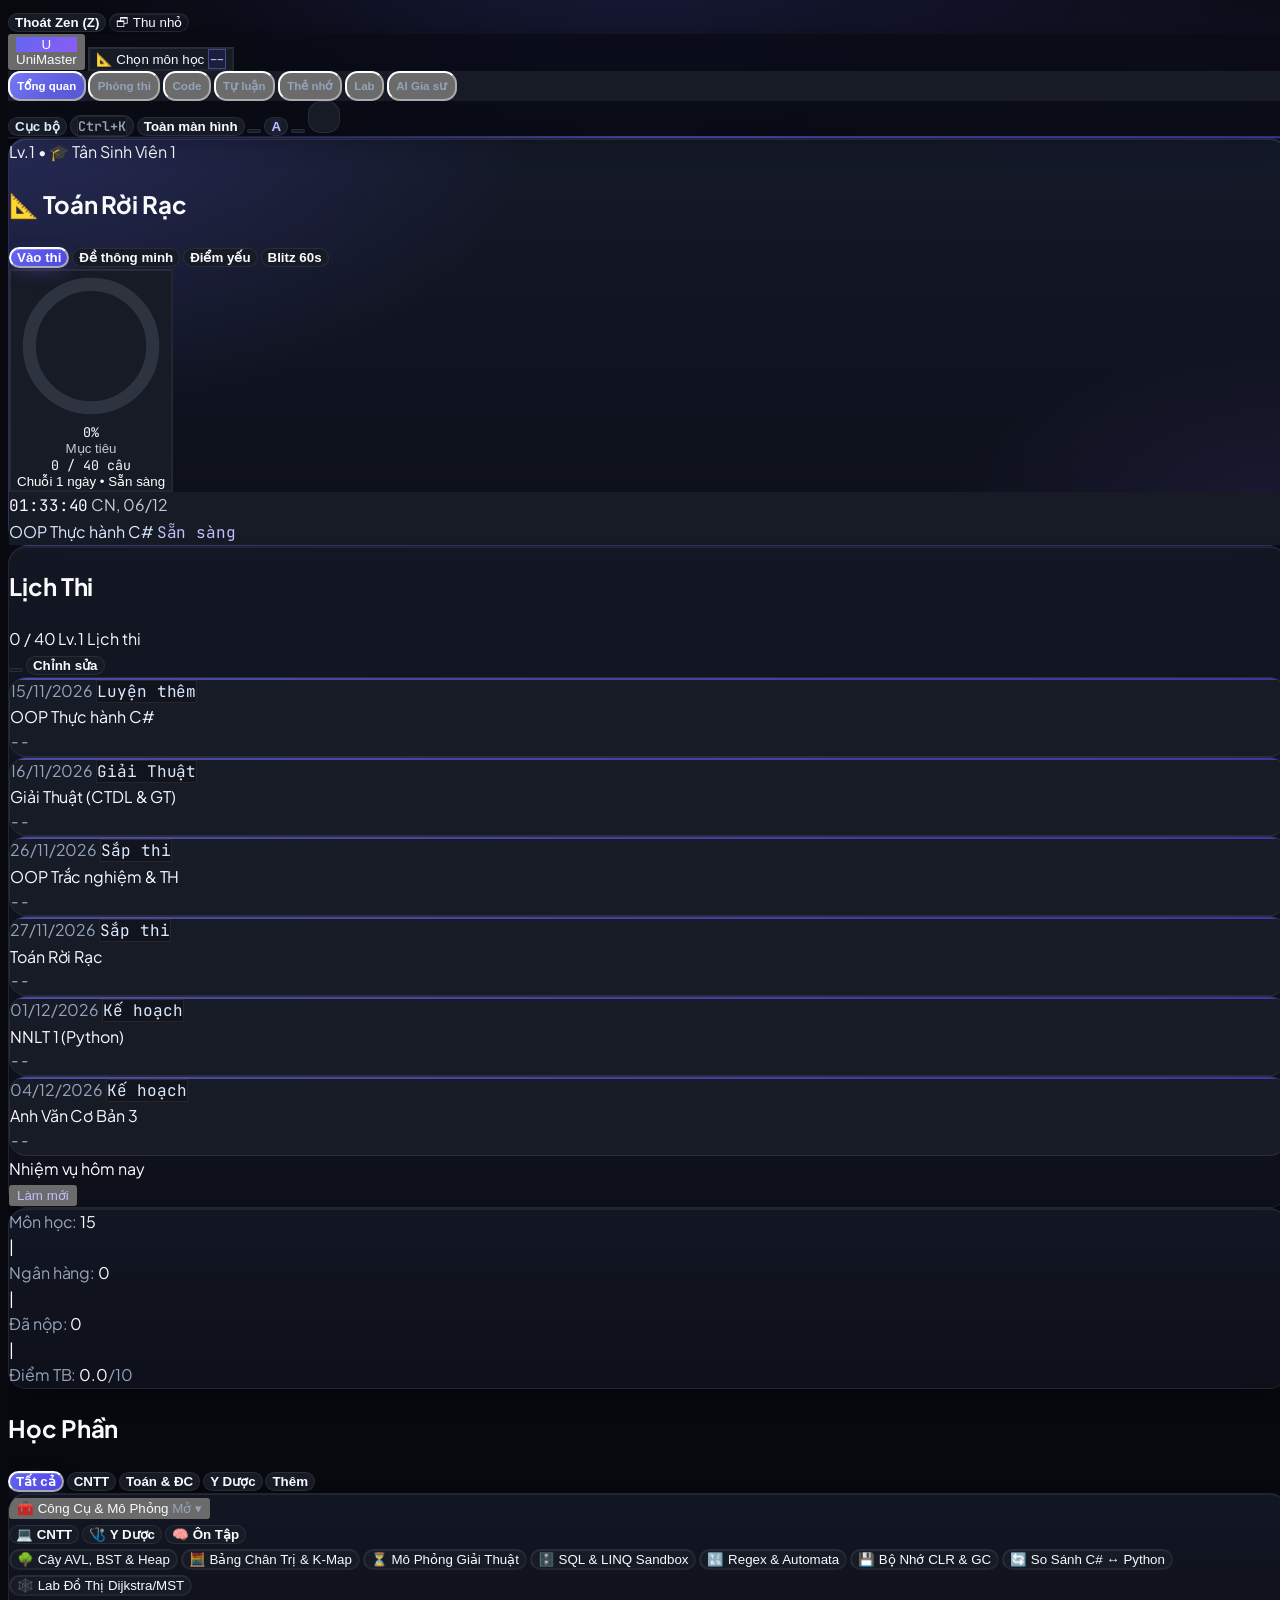
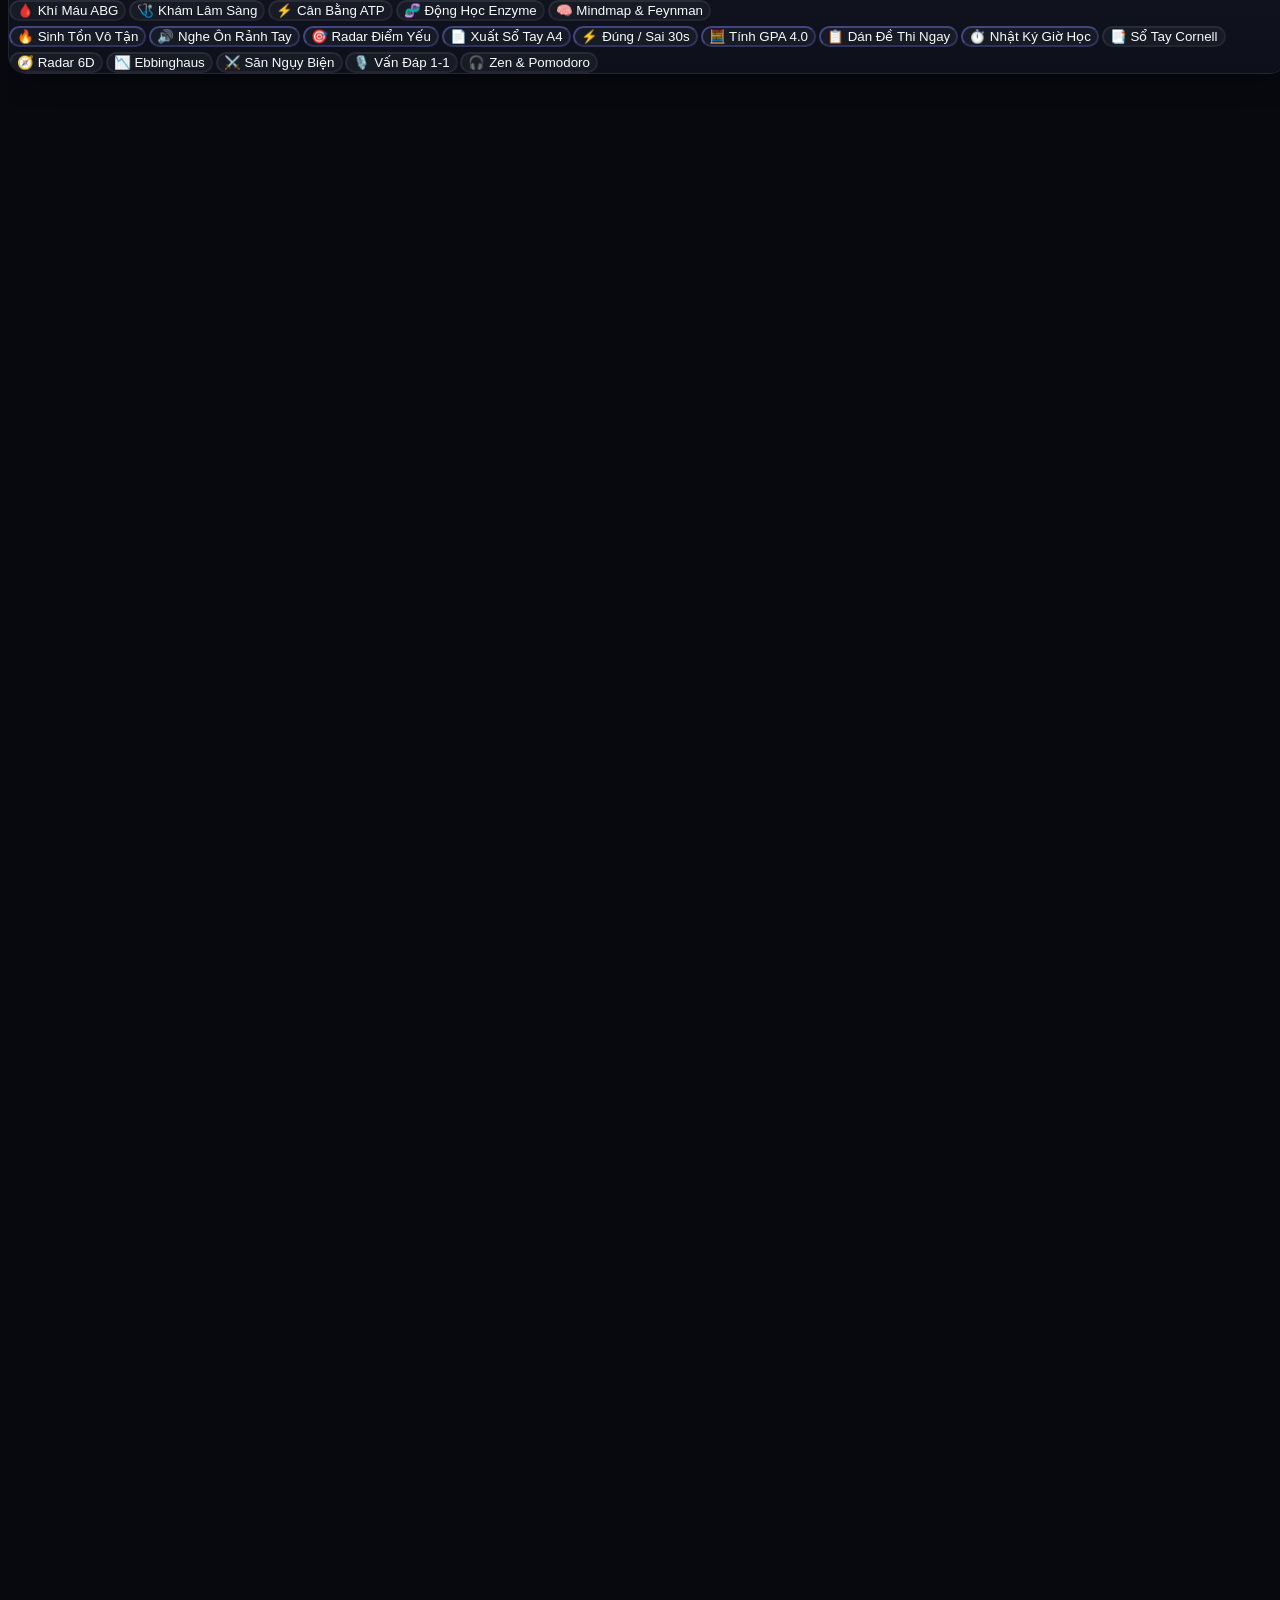
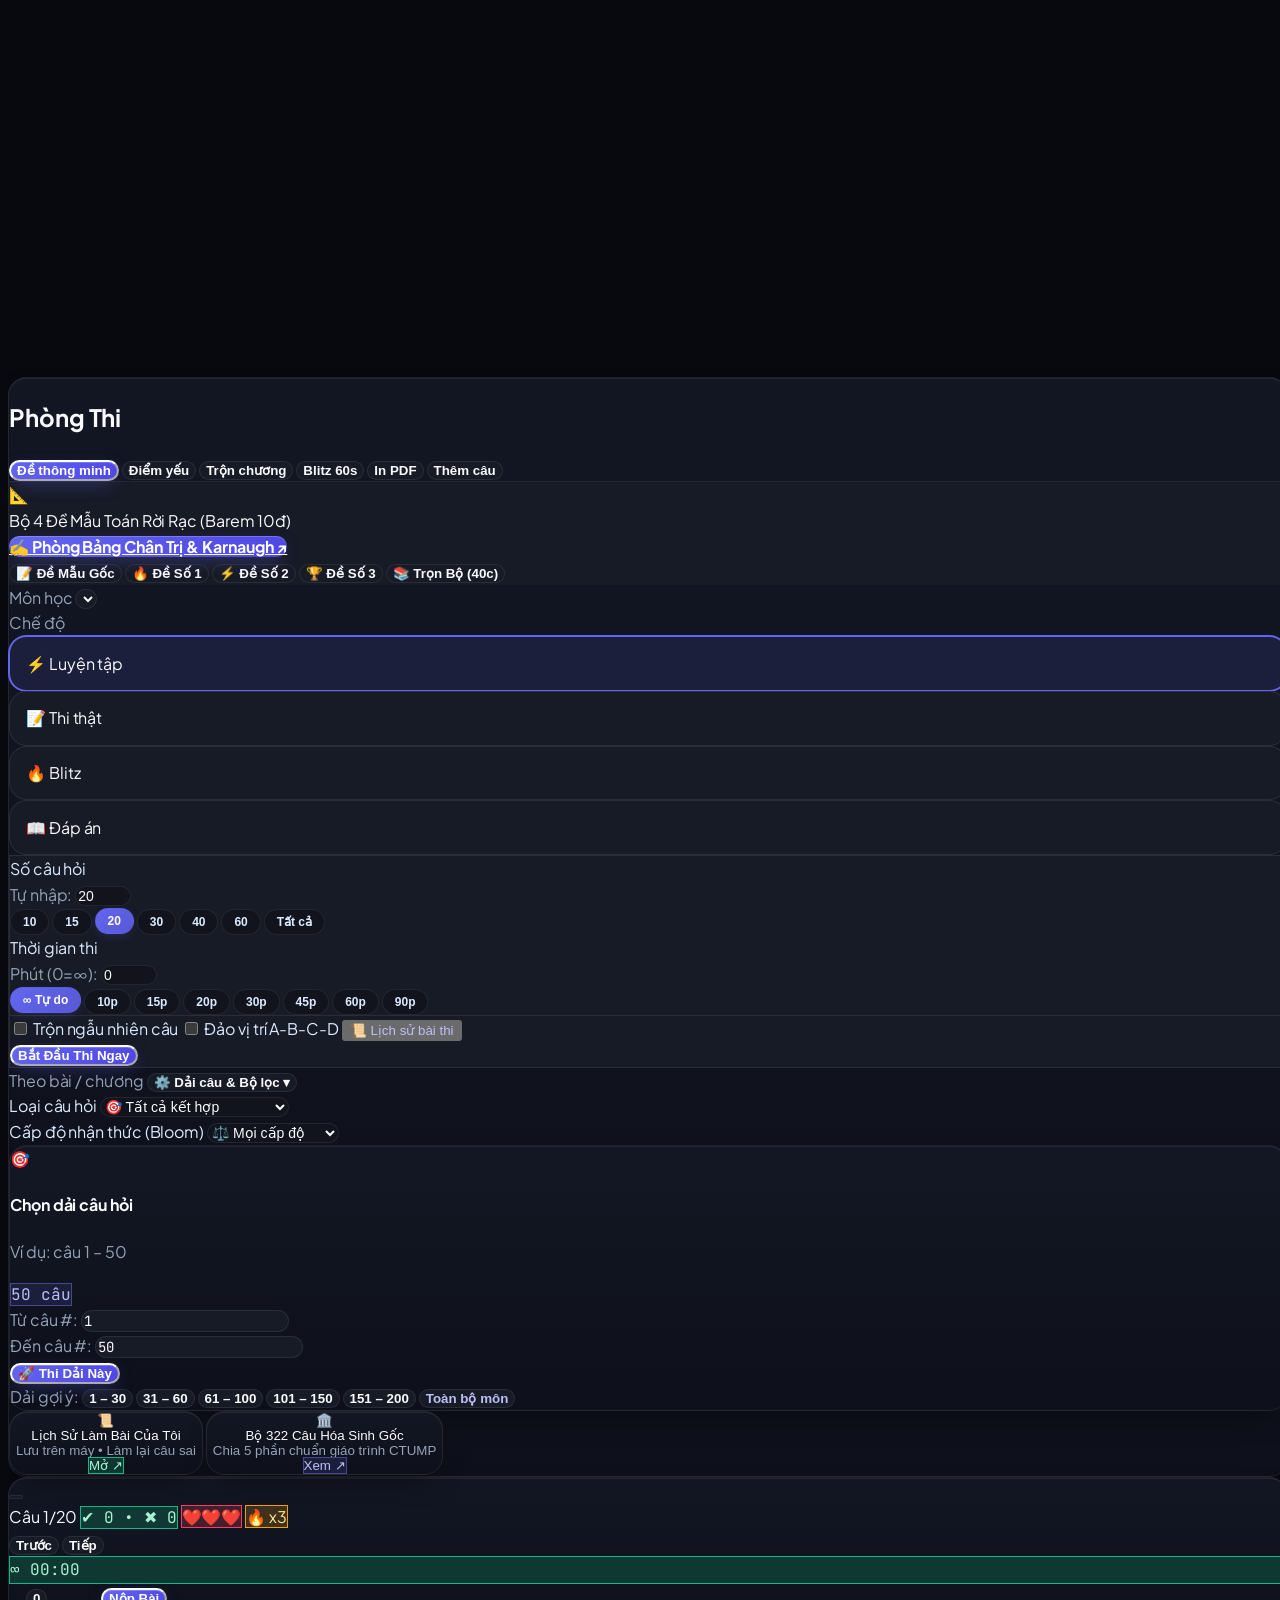
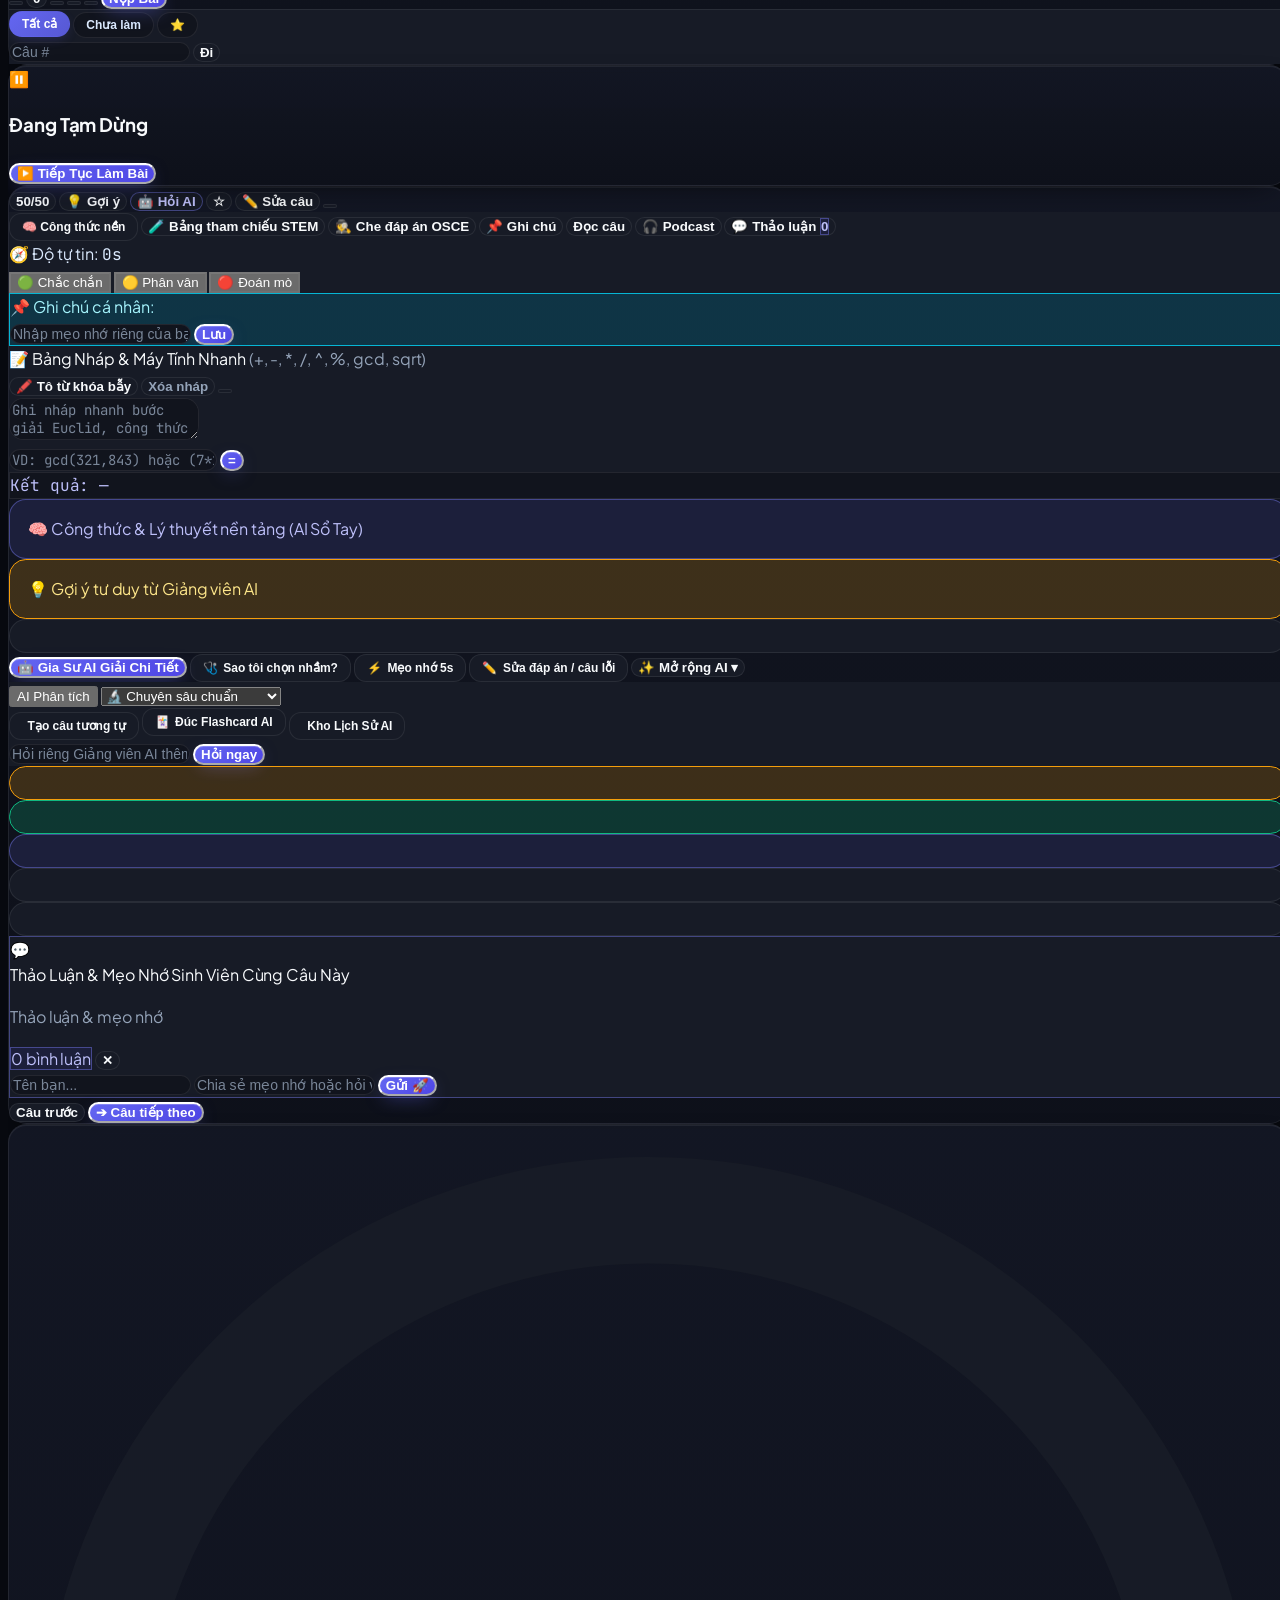
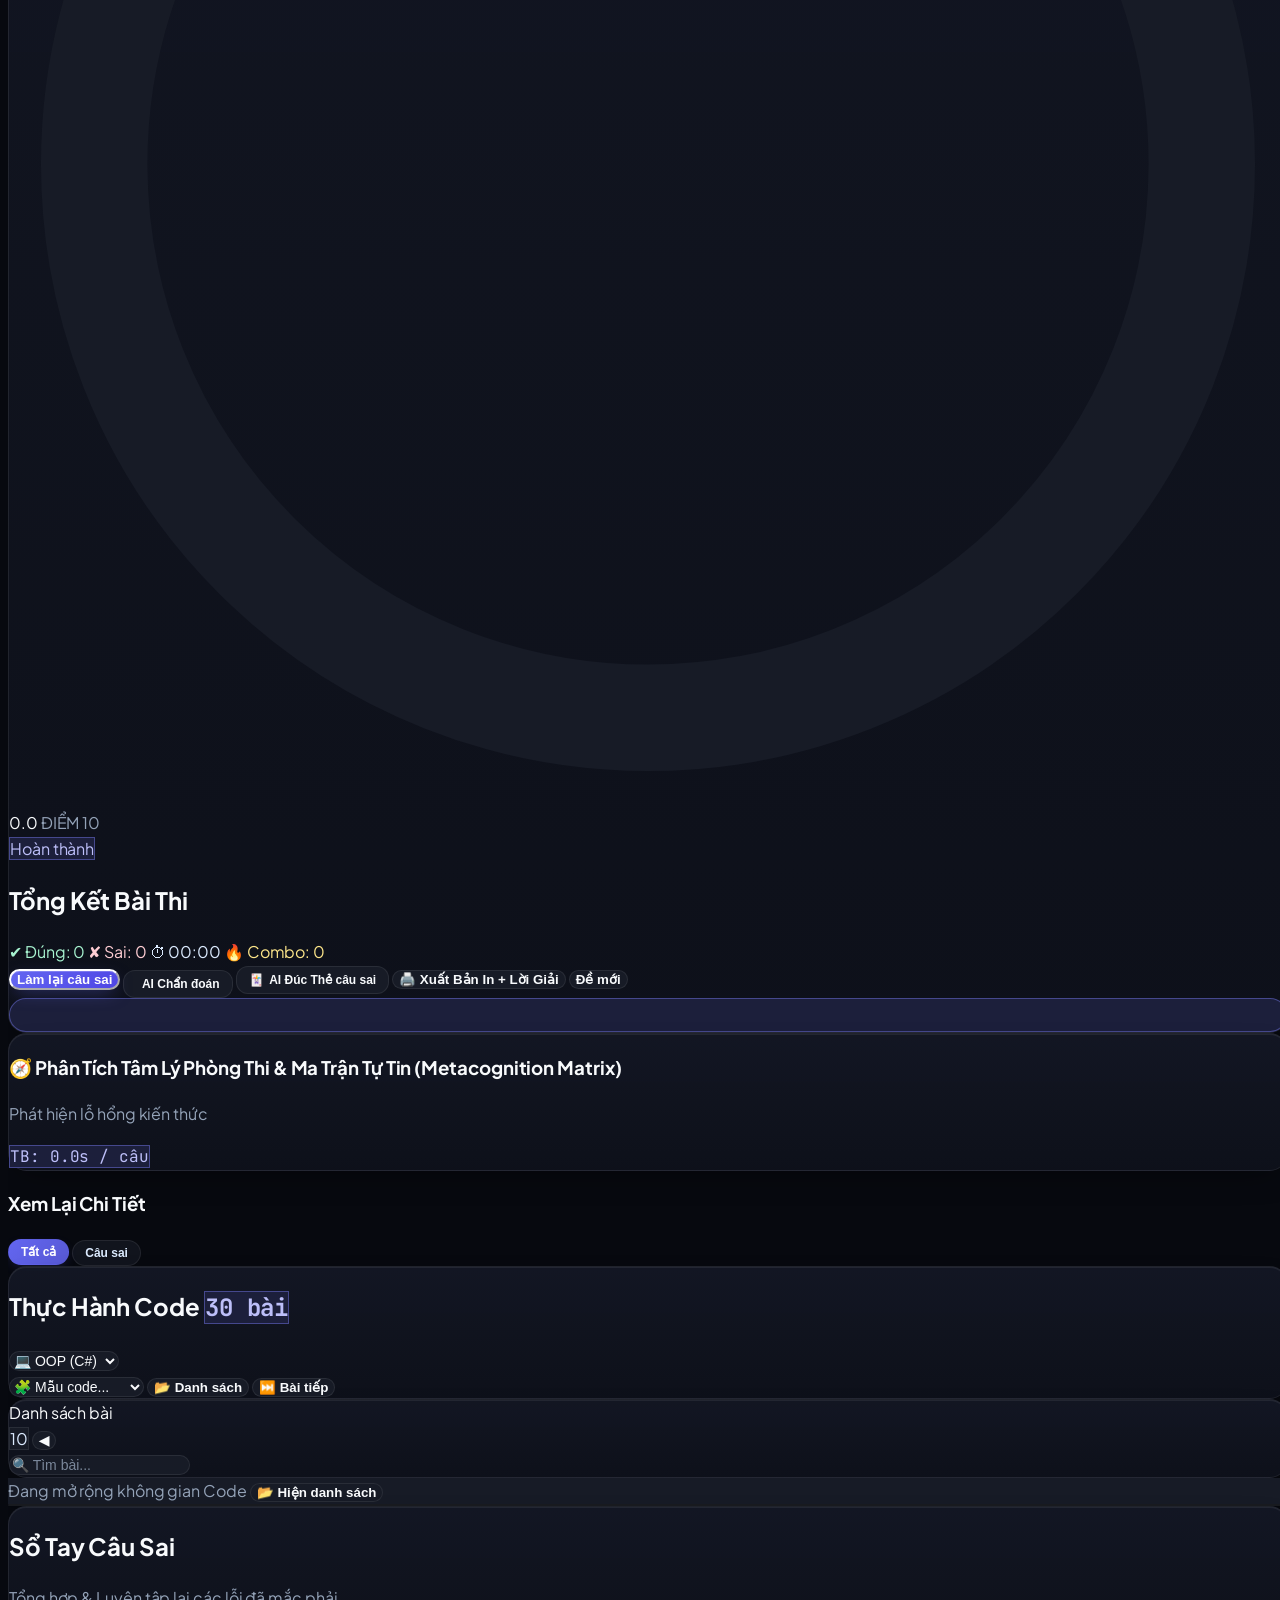
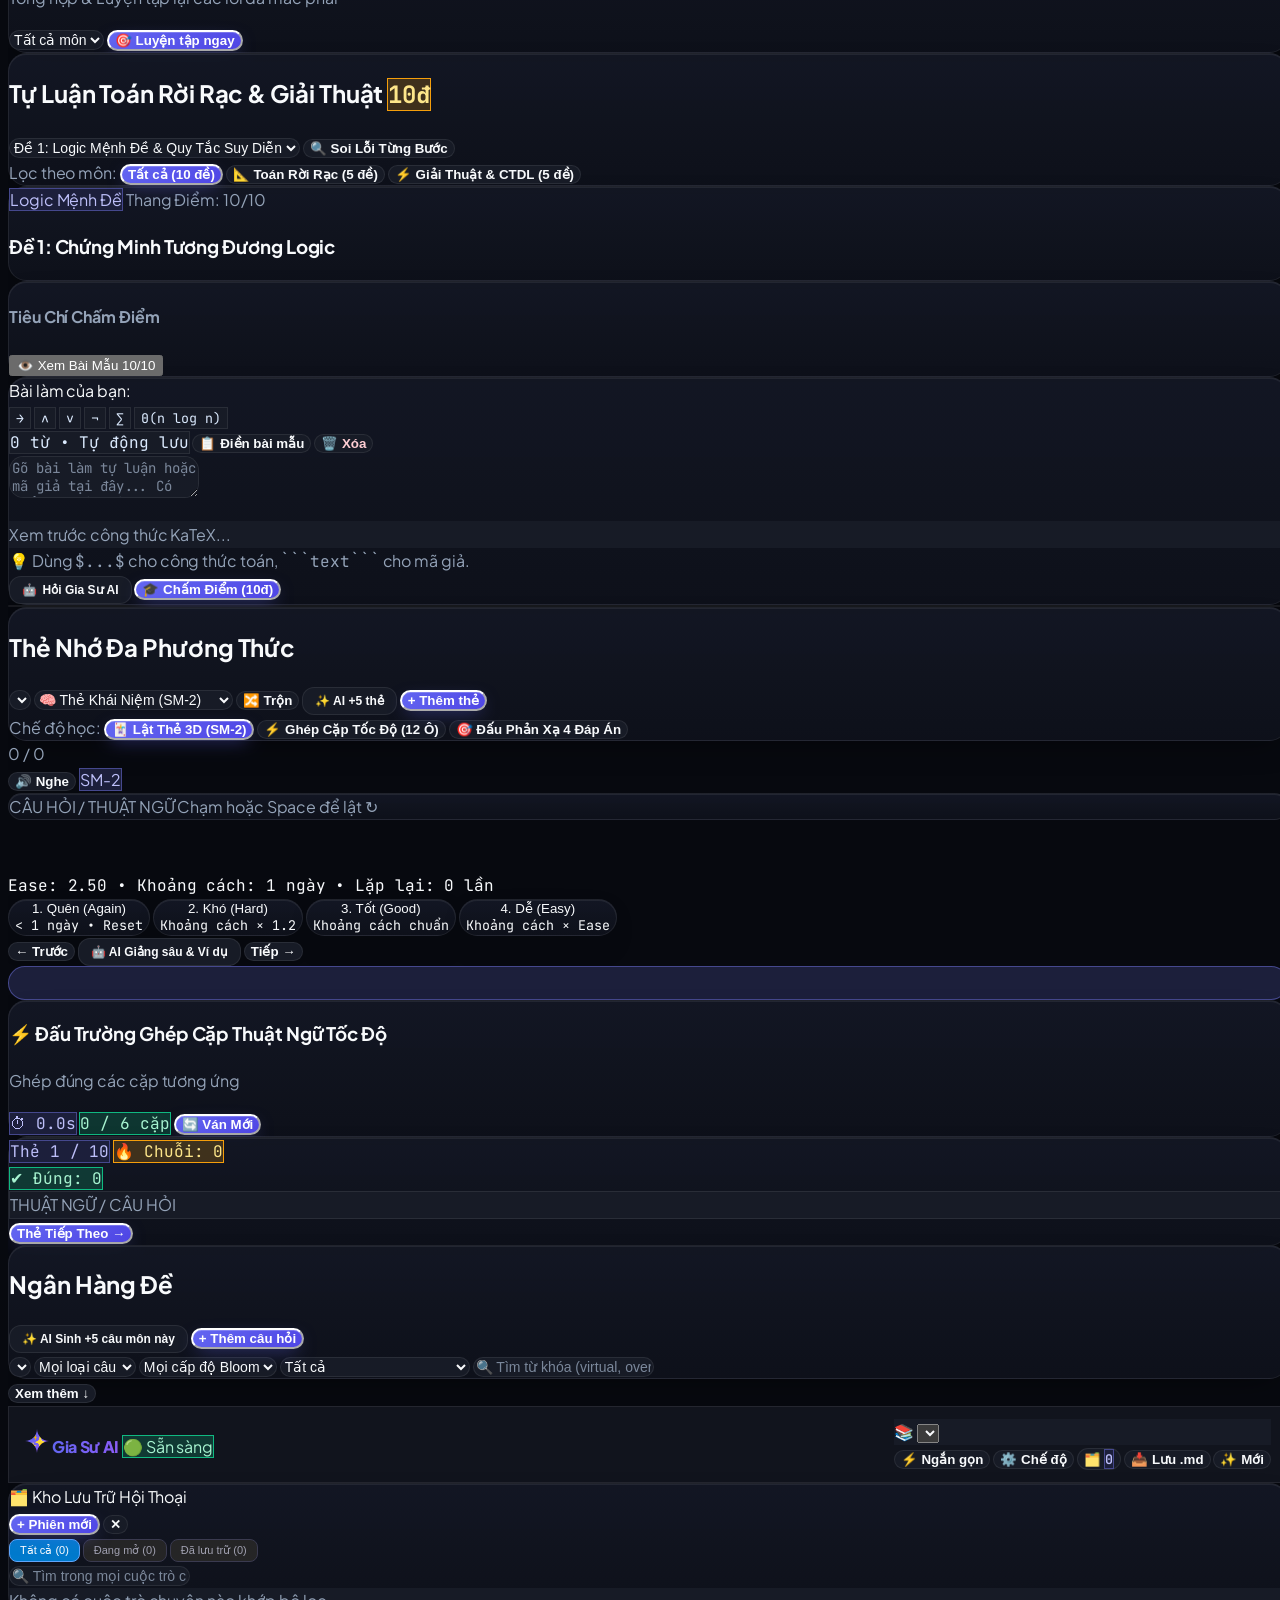
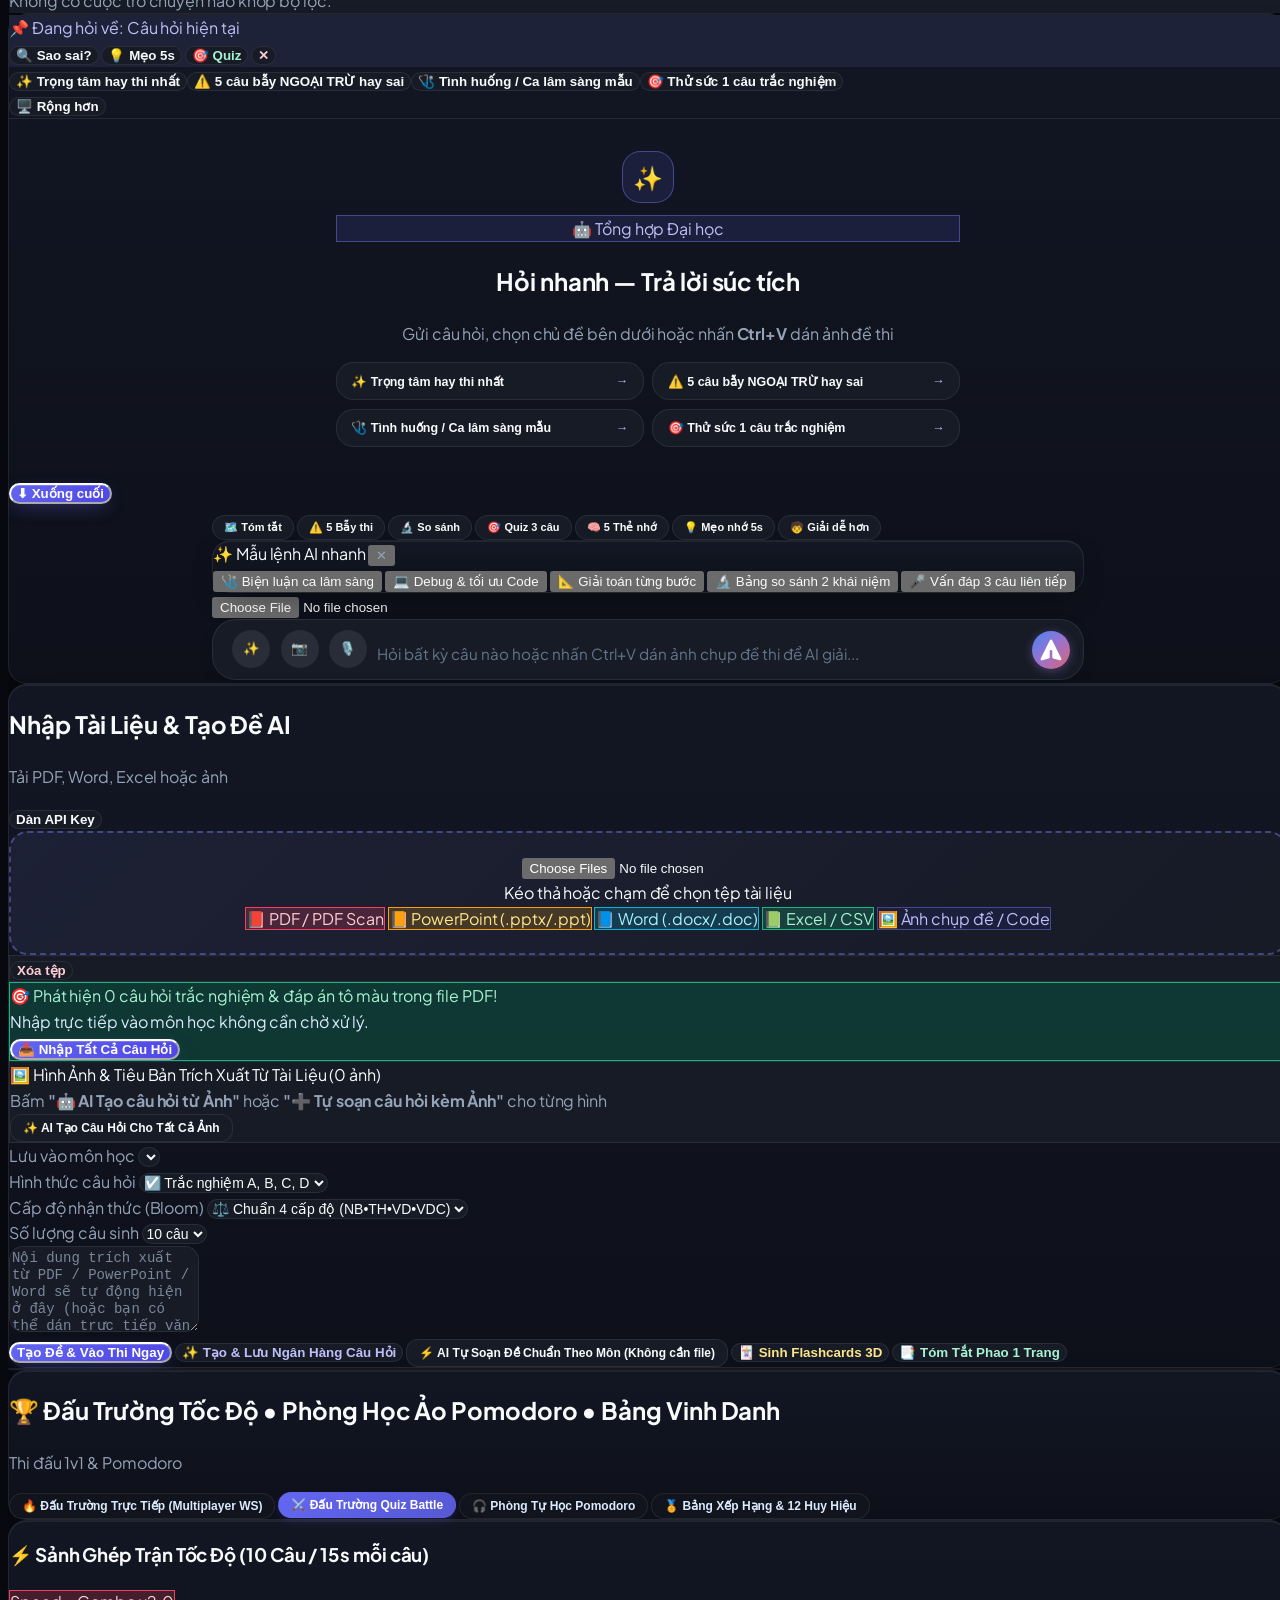
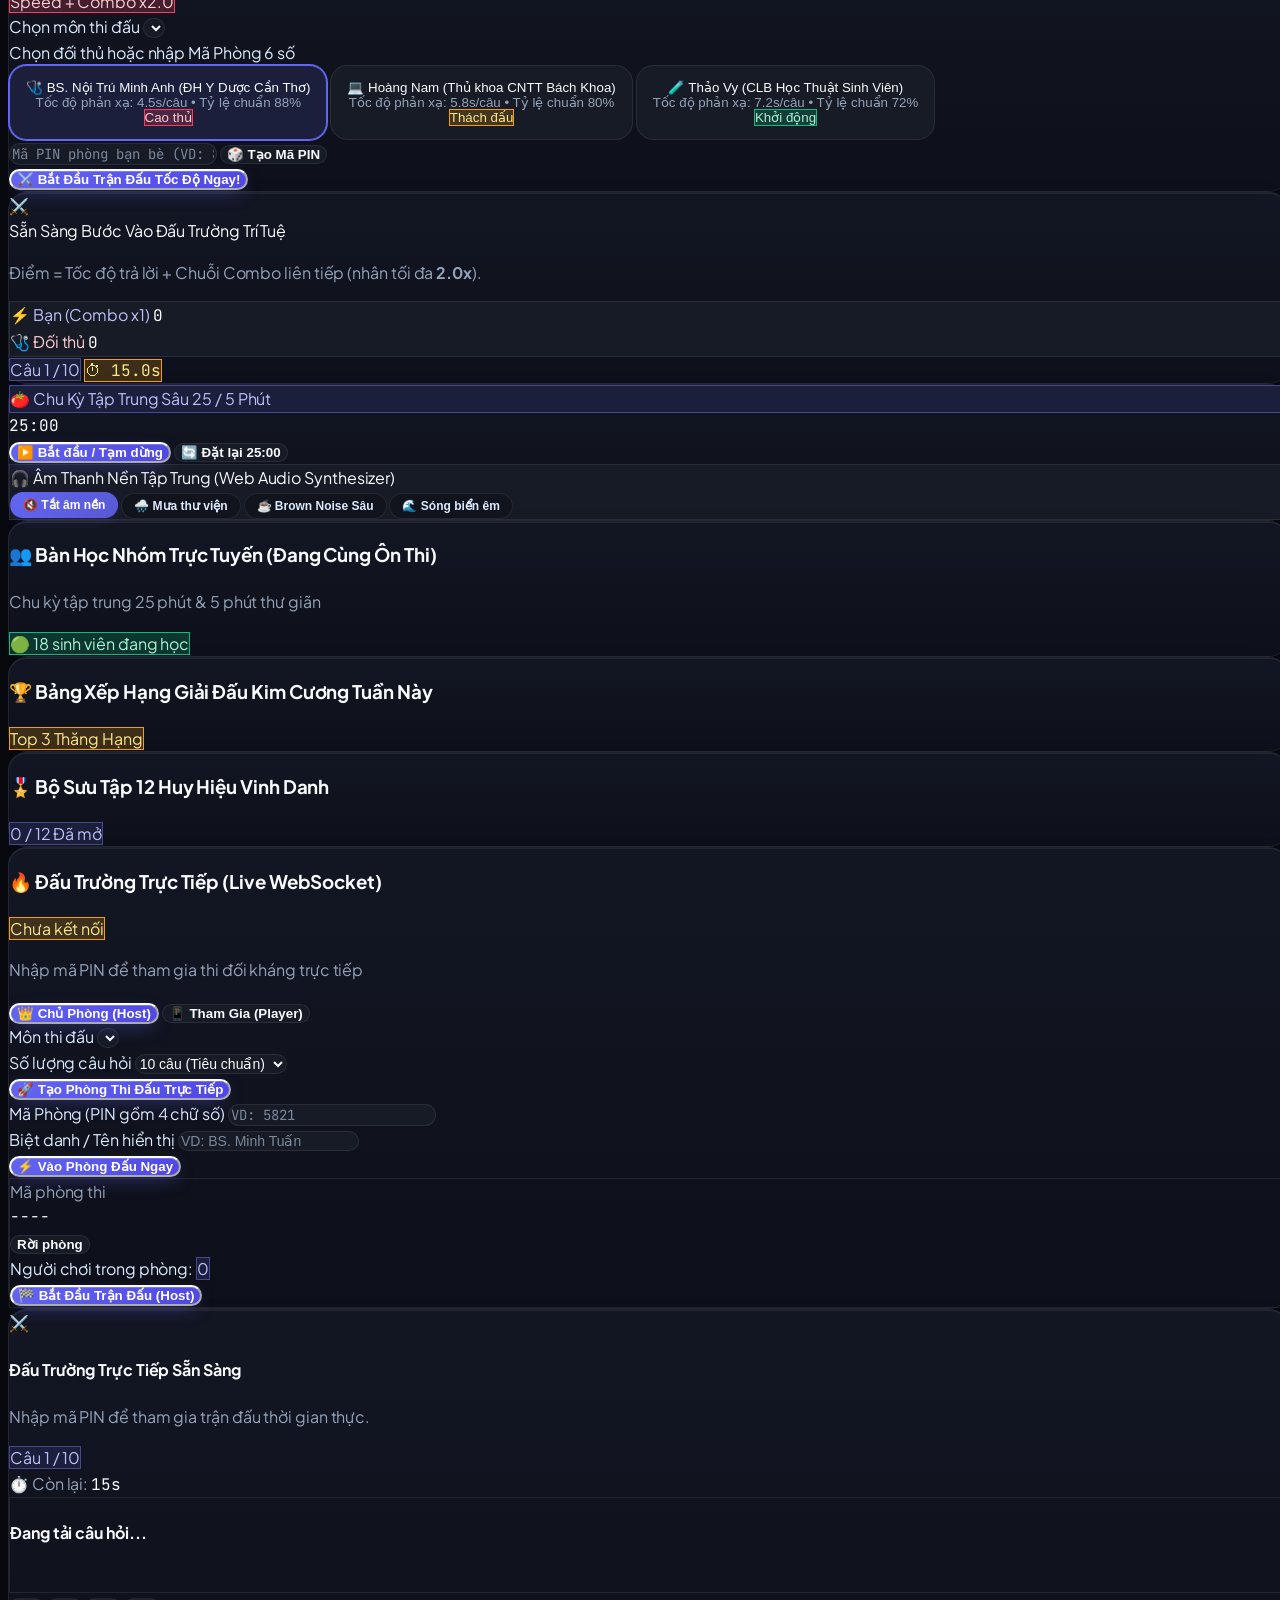
==== static/index.html @ 38134848 "v69.0: Revolutionary UI Overhaul — Obsidian Glass & Spatial Fluidity (ambient aurora depth, frosted " ====
<!DOCTYPE html>
<html lang="vi" class="dark">
<head>
  <meta charset="UTF-8" />
  <meta name="viewport" content="width=device-width, initial-scale=1.0, maximum-scale=5.0, viewport-fit=cover" />
  <meta name="apple-mobile-web-app-capable" content="yes" />
  <meta name="mobile-web-app-capable" content="yes" />
  <meta name="apple-mobile-web-app-status-bar-style" content="black-translucent" />
  <meta name="apple-mobile-web-app-title" content="UniMaster AI" />
  <meta name="theme-color" content="#090b10" />
  <link rel="manifest" href="/manifest.json" />
  <link rel="icon" type="image/svg+xml" href="/icon.svg" />
  <link rel="apple-touch-icon" href="/icon.svg" />
  <title>UniMaster AI Pro — Ôn Thi Đại Học Thông Minh</title>

  <!-- Instant Zero-FOUC Theme, Accent & Granular Typography Hydration -->
  <script>
    (function () {
      try {
        const prefs = JSON.parse(localStorage.getItem('unimaster_ui_prefs') || '{}');
        const mode = prefs.theme || localStorage.getItem('unimaster_theme') || 'dark';
        const root = document.documentElement;
        root.classList.remove('dark', 'sepia', 'midnight', 'contrast');
        if (mode === 'dark') root.classList.add('dark');
        else if (mode === 'midnight') root.classList.add('midnight', 'dark');
        else if (mode === 'contrast') root.classList.add('contrast', 'dark');
        else if (mode === 'sepia') root.classList.add('sepia');
        if (prefs.highContrastText) root.classList.add('high-contrast-text');
        if (prefs.wideLayout) root.classList.add('wide-layout');
        if (prefs.navSizeMode && prefs.navSizeMode !== 'standard') {
          root.classList.add('nav-size-' + prefs.navSizeMode);
        }

        if (prefs.brand) root.style.setProperty('--brand', prefs.brand);
        if (prefs.brand2) root.style.setProperty('--brand-2', prefs.brand2);
        if (prefs.fontUi) root.style.setProperty('--font-ui', prefs.fontUi);
        if (prefs.fontQuestion && prefs.fontQuestion !== 'inherit') {
          root.style.setProperty('--font-question', prefs.fontQuestion);
        } else {
          root.style.setProperty('--font-question', 'var(--font-ui)');
        }
        if (prefs.fontAnswer && prefs.fontAnswer !== 'inherit') {
          root.style.setProperty('--font-answer', prefs.fontAnswer);
        } else {
          root.style.setProperty('--font-answer', 'var(--font-ui)');
        }
        if (prefs.fontCode) root.style.setProperty('--font-code', prefs.fontCode);
        if (prefs.baseFontPx) root.style.setProperty('--base-font-size', prefs.baseFontPx + 'px');
        if (prefs.qFontRem) root.style.setProperty('--q-font-size', prefs.qFontRem + 'rem');
        if (prefs.optFontRem) root.style.setProperty('--opt-font-size', prefs.optFontRem + 'rem');
      } catch (_) {}
    })();
  </script>

  <!-- Ultra-Fast Core Vietnamese & Monospace Font Suite (Zero Render-Blocking Font Bloat) -->
  <link rel="preconnect" href="https://fonts.googleapis.com" />
  <link rel="preconnect" href="https://fonts.gstatic.com" crossorigin />
  <link href="https://fonts.googleapis.com/css2?family=Be+Vietnam+Pro:wght@400;500;600;700;800&family=JetBrains+Mono:wght@400;500;600;700&family=Plus+Jakarta+Sans:wght@400;500;600;700;800&display=swap" rel="stylesheet" />

  <!-- Tailwind Layout Utilities -->
  <script src="https://cdn.tailwindcss.com"></script>
  <script>tailwind.config = { darkMode: 'class' };</script>

  <!-- KaTeX + mhchem (Math/Chem), Marked & Lucide (Core) + Deferred Secondary Scripts -->
  <link rel="stylesheet" href="https://cdn.jsdelivr.net/npm/katex@0.16.9/dist/katex.min.css" />
  <script src="https://cdn.jsdelivr.net/npm/katex@0.16.9/dist/katex.min.js"></script>
  <script defer src="https://cdn.jsdelivr.net/npm/katex@0.16.9/dist/contrib/mhchem.min.js"></script>
  <script defer src="https://cdn.jsdelivr.net/npm/katex@0.16.9/dist/contrib/auto-render.min.js"></script>
  <script defer src="https://cdnjs.cloudflare.com/ajax/libs/prism/1.29.0/prism.min.js"></script>
  <script defer src="https://cdnjs.cloudflare.com/ajax/libs/prism/1.29.0/components/prism-clike.min.js"></script>
  <script defer src="https://cdnjs.cloudflare.com/ajax/libs/prism/1.29.0/components/prism-csharp.min.js"></script>
  <script defer src="https://cdnjs.cloudflare.com/ajax/libs/prism/1.29.0/components/prism-python.min.js"></script>
  <script defer src="https://cdnjs.cloudflare.com/ajax/libs/prism/1.29.0/components/prism-sql.min.js"></script>
  <script src="https://cdn.jsdelivr.net/npm/marked/marked.min.js"></script>
  <script src="https://unpkg.com/lucide@latest"></script>
  <script defer src="https://cdn.jsdelivr.net/npm/canvas-confetti@1.9.2/dist/confetti.browser.min.js"></script>
  <script defer src="https://cdn.jsdelivr.net/npm/qrcode-generator@1.4.4/qrcode.min.js"></script>

  <link rel="stylesheet" href="/static/style.css?v=69.0" />
  <link rel="stylesheet" href="/static/minimal.css?v=54.1" />
  <!-- Non-blocking Monaco Editor CDN (Loaded on demand for Code IDE) -->
  <link rel="stylesheet" data-name="vs/editor/editor.main" href="https://cdnjs.cloudflare.com/ajax/libs/monaco-editor/0.45.0/min/vs/editor/editor.main.min.css" media="print" onload="this.media='all'">
  <script defer src="https://cdnjs.cloudflare.com/ajax/libs/monaco-editor/0.45.0/min/vs/loader.min.js"></script>

</head>
<body class="antialiased">

  <!-- Exit Zen Button -->
  <button id="exit-zen-btn" onclick="toggleZenMode()"
    class="hidden fixed top-4 right-4 z-50 btn-soft px-3.5 py-2 text-xs items-center gap-1.5 shadow-xl">
    <i data-lucide="minimize-2" class="w-4 h-4"></i> Thoát Zen (Z)
  </button>

  <!-- Exit App Fullscreen Pill (Works on Cốc Cốc Mobile, iOS Safari, Android & Tablet) -->
  <button type="button" id="exit-app-fullscreen-btn" onclick="toggleAppFullscreen()"
    class="hidden fixed top-2.5 right-2.5 z-[85] uni-card px-3 py-1.5 text-xs font-extrabold txt-main flex items-center gap-1.5 shadow-xl border"
    style="border-color: var(--brand-border); backdrop-filter: blur(12px);">
    <span>🗗</span> <span>Thu nhỏ</span>
  </button>

  <!-- Toast Stack (Bottom-Right so it NEVER overlaps Modal Close ✕ buttons) -->
  <div id="toast-container" class="fixed bottom-20 lg:bottom-4 right-4 z-[70] flex flex-col gap-2 max-w-xs sm:max-w-sm pointer-events-none"></div>

    <!-- =====================================================================
       LUXURY MINIMALIST TOP HEADER & ACTIVE SUBJECT BAR
       ===================================================================== -->
  <header class="uni-top-header sticky top-0 z-40 transition-colors border-b w-full max-w-full overflow-hidden"
    style="border-color: var(--border);">
    <div class="max-w-[1440px] mx-auto px-3 sm:px-5 min-h-[3.5rem] sm:min-h-[4rem] py-1 flex items-center justify-between gap-2 sm:gap-3 overflow-hidden">
      <!-- Left: Brand + Active Subject Selector -->
      <div class="flex items-center gap-2 sm:gap-2.5 flex-1 lg:flex-initial min-w-0">
        <button onclick="switchTab('dashboard')" class="flex items-center gap-2 shrink-0 group relative z-10" title="Về trang Tổng quan">
          <div class="logo-orb w-8 h-8 rounded-xl flex items-center justify-center text-white font-black text-sm shadow-md transition-transform group-hover:scale-105 shrink-0"
            style="background: linear-gradient(135deg, #6366f1, #8b5cf6);">
            U
          </div>
          <span class="font-black text-sm sm:text-base tracking-tight txt-main hidden 2xl:inline shrink-0">UniMaster</span>
        </button>

        <!-- Global Active Subject Selector Pill -->
        <button onclick="openSubjectPickerModal()" title="Bấm để đổi môn học đang ôn" id="header-active-subj-btn"
          class="flex items-center gap-1.5 px-2 py-1.5 rounded-xl border transition-all text-xs font-bold min-w-0 lg:min-w-[115px] max-w-[136px] lg:max-w-[148px] xl:max-w-[185px] 2xl:max-w-[225px] overflow-hidden shadow-sm hover:border-indigo-500"
          style="background-color: var(--bg-subtle); border-color: var(--border);">
          <span id="active-subj-icon" class="text-sm shrink-0">📐</span>
          <span id="active-subj-name" class="font-extrabold txt-main truncate min-w-0 flex-1 text-left">Chọn môn học</span>
          <span id="active-subj-badge" class="badge-brand text-[10px] px-1.5 py-0.5 rounded font-mono font-bold hidden 2xl:inline-block shrink-0">--</span>
          <i data-lucide="chevron-down" class="w-3.5 h-3.5 opacity-60 shrink-0 txt-muted"></i>
        </button>
      </div>

      <!-- Center: Clean 7-Tab Navigation Pills (Zero Clipping at 1200px, 1280px & 1440px) -->
      <nav class="relative hidden lg:flex items-center gap-0.5 p-1 rounded-2xl shrink-0 border" style="background-color: var(--bg-subtle); border-color: var(--border);">
        <span id="nav-indicator" class="nav-indicator" aria-hidden="true"></span>
        <button onclick="switchTab('dashboard')" id="tab-dashboard" class="nav-tab active-tab px-1.5 xl:px-2.5 py-1.5 text-[11px] xl:text-xs flex items-center gap-1 font-semibold whitespace-nowrap" title="Tổng quan (1)">
          <i data-lucide="home" class="w-3.5 h-3.5 shrink-0"></i> <span class="nav-tab-text">Tổng quan</span>
        </button>
        <button onclick="switchTab('exam')" id="tab-exam" class="nav-tab px-1.5 xl:px-2.5 py-1.5 text-[11px] xl:text-xs flex items-center gap-1 font-semibold whitespace-nowrap" title="Phòng thi (2)">
          <i data-lucide="zap" class="w-3.5 h-3.5 shrink-0"></i> <span class="nav-tab-text">Phòng thi</span>
        </button>
        <button onclick="switchTab('exercises')" id="tab-exercises" class="nav-tab px-1.5 xl:px-2.5 py-1.5 text-[11px] xl:text-xs flex items-center gap-1 font-semibold whitespace-nowrap" title="Luyện Code (3)">
          <i data-lucide="code-2" class="w-3.5 h-3.5 shrink-0"></i> <span class="nav-tab-text">Code</span>
        </button>
        <button onclick="switchTab('essay')" id="tab-essay" class="nav-tab px-1.5 xl:px-2.5 py-1.5 text-[11px] xl:text-xs flex items-center gap-1 font-semibold whitespace-nowrap" title="Tự luận (4)">
          <i data-lucide="award" class="w-3.5 h-3.5 shrink-0"></i> <span class="nav-tab-text">Tự luận</span>
        </button>
        <button onclick="switchTab('flashcards')" id="tab-flashcards" class="nav-tab px-1.5 xl:px-2.5 py-1.5 text-[11px] xl:text-xs flex items-center gap-1 font-semibold whitespace-nowrap" title="Thẻ nhớ (5)">
          <i data-lucide="layers" class="w-3.5 h-3.5 shrink-0"></i> <span class="nav-tab-text">Thẻ nhớ</span>
        </button>
        <button onclick="switchTab('lab')" id="tab-lab" class="nav-tab px-1.5 xl:px-2.5 py-1.5 text-[11px] xl:text-xs flex items-center gap-1 font-semibold whitespace-nowrap" title="Lab (7)">
          <i data-lucide="flask-conical" class="w-3.5 h-3.5 shrink-0"></i> <span class="nav-tab-text">Lab</span>
        </button>
        <button onclick="switchTab('tutor')" id="tab-tutor" class="nav-tab px-1.5 xl:px-2.5 py-1.5 text-[11px] xl:text-xs flex items-center gap-1 font-semibold whitespace-nowrap" title="AI Gia sư (8)">
          <i data-lucide="bot" class="w-3.5 h-3.5 shrink-0"></i> <span class="nav-tab-text">AI Gia sư</span>
        </button>
      </nav>

      <!-- Right: Calm Control Bar (Online & Real-Time Sync, Search, FULLSCREEN, Theme, Profile, Settings) -->
      <div class="flex items-center gap-1 sm:gap-1.5 shrink-0">
        <button id="header-sync-btn" onclick="openCloudSyncModal()" title="Truy cập Online mọi thiết bị &amp; Sao lưu thời gian thực"
          class="btn-soft px-2 h-8 sm:h-9 text-xs font-semibold flex items-center gap-1.5 rounded-xl">
          <span id="header-sync-dot" class="w-2 h-2 rounded-full bg-emerald-500 shrink-0"></span>
          <span id="header-sync-label" class="hidden 2xl:inline txt-sub text-[11px] whitespace-nowrap">Online</span>
          <i data-lucide="globe" class="w-3.5 h-3.5 2xl:hidden txt-sub"></i>
        </button>

        <button id="header-cmdk-btn" onclick="openCommandPaletteModal()" title="Tìm kiếm &amp; Lệnh nhanh (Ctrl+K)"
          class="btn-soft w-8 h-8 sm:w-9 sm:h-9 2xl:w-auto 2xl:px-2 text-xs font-semibold flex items-center justify-center gap-1.5 rounded-xl">
          <i data-lucide="search" class="w-3.5 h-3.5 txt-sub"></i>
          <kbd class="hidden 2xl:inline-block px-1.5 py-0.5 text-[10px] font-mono rounded" style="background: var(--bg-surface); border: 1px solid var(--border); color: var(--text-muted);">Ctrl+K</kbd>
        </button>

        <button id="header-fullscreen-btn" onclick="toggleAppFullscreen()" title="Toàn màn hình không vướng thanh trình duyệt (F11)"
          class="btn-soft w-8 h-8 sm:w-9 sm:h-9 2xl:w-auto 2xl:px-2.5 text-xs font-bold flex items-center justify-center gap-1.5 rounded-xl">
          <i id="header-fs-lucide" data-lucide="maximize" class="w-4 h-4"></i>
          <span id="header-fs-label" class="hidden 2xl:inline text-[11px]">Toàn màn hình</span>
        </button>

        <button id="quick-theme-btn" onclick="quickCycleDarkLight()" title="Đổi giao diện Sáng / Tối"
          class="btn-soft w-8 h-8 sm:w-9 sm:h-9 text-xs flex items-center justify-center p-0 rounded-xl">
          <span id="quick-theme-sun" class="hidden inline-flex"><i data-lucide="sun" class="w-4 h-4"></i></span>
          <span id="quick-theme-moon" class="inline-flex"><i data-lucide="moon" class="w-4 h-4"></i></span>
        </button>

        <button id="header-user-btn" onclick="openAccountModal()" title="Hồ sơ tài khoản"
          class="hidden sm:flex btn-soft w-8 h-8 sm:w-9 sm:h-9 p-0 rounded-xl items-center justify-center shrink-0">
          <div id="header-user-avatar" class="w-6 h-6 rounded-lg text-xs font-extrabold flex items-center justify-center shrink-0" style="background: var(--brand-subtle); color: var(--brand-text);">
            A
          </div>
          <span id="header-user-name" class="sr-only">Admin</span>
          <span id="header-user-role" class="sr-only">Admin</span>
        </button>

        <button id="header-privacy-lock-btn" onclick="activatePrivacyLock()" title="Khóa màn hình nhanh / Bảo vệ riêng tư (Alt+L)"
          class="hidden md:flex btn-soft w-8 h-8 sm:w-9 sm:h-9 text-xs items-center justify-center p-0 rounded-xl shrink-0">
          <i data-lucide="shield-check" class="w-4 h-4"></i>
        </button>

        <button id="header-settings-btn" onclick="openSettingsModal('appearance')" title="Cài đặt hệ thống &amp; Giao diện"
          class="btn-soft w-8 h-8 sm:w-9 sm:h-9 text-xs flex items-center justify-center p-0 rounded-xl shrink-0">
          <i data-lucide="settings" class="w-4 h-4"></i>
        </button>
      </div>
    </div>
  </header>

  <!-- =====================================================================
       MOBILE & IPAD NATIVE BOTTOM TAB BAR (< lg)
       ===================================================================== -->
  <nav class="lg:hidden fixed bottom-0 inset-x-0 z-40 mobile-bottom-nav px-2 pt-1.5 shadow-2xl">
    <div class="grid grid-cols-5 gap-1 max-w-md mx-auto">
      <button onclick="switchTab('dashboard')" data-mnav="dashboard" class="mobile-nav-item active-tab">
        <span class="m-icon-wrap w-8 h-6 rounded-lg flex items-center justify-center"><i data-lucide="home" class="w-4 h-4"></i></span>
        <span>Tổng quan</span>
      </button>
      <button onclick="switchTab('exam')" data-mnav="exam" class="mobile-nav-item">
        <span class="m-icon-wrap w-8 h-6 rounded-lg flex items-center justify-center"><i data-lucide="zap" class="w-4 h-4"></i></span>
        <span>Phòng thi</span>
      </button>
      <button onclick="switchTab('flashcards')" data-mnav="flashcards" class="mobile-nav-item">
        <span class="m-icon-wrap w-8 h-6 rounded-lg flex items-center justify-center"><i data-lucide="layers" class="w-4 h-4"></i></span>
        <span>Thẻ nhớ</span>
      </button>
      <button onclick="switchTab('tutor')" data-mnav="tutor" class="mobile-nav-item">
        <span class="m-icon-wrap w-8 h-6 rounded-lg flex items-center justify-center"><i data-lucide="bot" class="w-4 h-4"></i></span>
        <span>AI Gia sư</span>
      </button>
      <button onclick="openModal('modal-mobile-more')" data-mnav="more" class="mobile-nav-item">
        <span class="m-icon-wrap w-8 h-6 rounded-lg flex items-center justify-center"><i data-lucide="layout-grid" class="w-4 h-4"></i></span>
        <span>Thêm</span>
      </button>
    </div>
  </nav>

  <!-- =====================================================================
       MAIN CONTENT AREA
       ===================================================================== -->
  <main class="max-w-7xl mx-auto px-3 sm:px-6 pt-4 pb-24 lg:pt-6 lg:pb-24 space-y-6">

    <!-- ===================================================================
         VIEW 1: DASHBOARD (CLEAN, COLORFUL, ZERO CLUTTER)
         =================================================================== -->
    <section id="view-dashboard" class="space-y-4 animate-fade-in">
      <!-- 1. Slim Minimalist Subject Hero -->
      <div class="uni-card hero-dashboard-card p-4 sm:p-5 relative overflow-hidden">
        <div class="relative z-10 flex flex-col sm:flex-row sm:items-center justify-between gap-3.5">
          <div class="space-y-2 min-w-0">
            <span id="hero-rank-title" class="sr-only">Sinh Viên</span>
            <span id="hero-streak-badge" class="sr-only"><span id="hero-streak-days">1</span></span>
            <h1 class="text-lg sm:text-xl font-extrabold tracking-tight txt-main flex items-center gap-2.5">
              <span id="hero-active-icon" class="shrink-0">📐</span>
              <span id="hero-active-title" class="truncate">Toán Rời Rạc</span>
            </h1>
            <p id="hero-subject-desc" class="hidden"></p>
            <div class="space-y-2">
              <!-- Primary Study Actions (4 core buttons — single crisp row on desktop) -->
              <div class="flex flex-wrap items-center gap-1.5 sm:gap-2">
                <button id="hero-btn-start-exam" onclick="startExamForActiveSubject()"
                  class="btn-primary px-3.5 py-2 rounded-xl font-bold text-xs flex items-center gap-1.5 whitespace-nowrap">
                  <i data-lucide="play" class="w-3.5 h-3.5 shrink-0"></i> <span id="hero-start-exam-text" class="max-w-[160px] truncate">Vào thi</span>
                </button>
                <button onclick="startAdaptiveSmartExam()"
                  class="btn-soft px-3 py-2 rounded-xl font-semibold text-xs flex items-center gap-1.5 whitespace-nowrap"
                  title="Chọn 20 câu trọng tâm theo lỗ hổng cá nhân">
                  <i data-lucide="sparkles" class="w-3.5 h-3.5 txt-brand shrink-0"></i> Đề thông minh
                </button>
                <button onclick="startWeakSpotBlitzExam()"
                  class="btn-soft px-3 py-2 rounded-xl font-semibold text-xs flex items-center gap-1.5 whitespace-nowrap"
                  title="Ôn cấp tốc các câu từng làm sai">
                  <i data-lucide="target" class="w-3.5 h-3.5 text-rose-400 shrink-0"></i> Điểm yếu
                </button>
                <button onclick="openSpeedBlitz60Modal()"
                  class="btn-soft px-3 py-2 rounded-xl font-semibold text-xs flex items-center gap-1.5 whitespace-nowrap"
                  title="Thử thách phản xạ nhanh 60 giây tích điểm Combo">
                  <i data-lucide="zap" class="w-3.5 h-3.5 text-amber-400 shrink-0"></i> Blitz 60s
                </button>
              </div>
            </div>
          </div>

          <!-- Calm Daily Goal Ring + Next-Exam Pill (Hidden Clock Preserved for JS) -->
          <div class="shrink-0 flex items-center gap-2 flex-wrap sm:flex-nowrap">
            <button type="button" id="daily-goal-widget-btn" onclick="cycleDailyGoalTarget()"
              title="Mục tiêu ôn tập hôm nay — Bấm để đổi mức mục tiêu (20 / 40 / 60 / 100 câu)"
              class="flex items-center gap-2.5 px-3 py-2 rounded-xl border transition-colors hover:border-indigo-500/60 text-left"
              style="background-color: var(--bg-subtle); border-color: var(--border);">
              <div class="relative w-8 h-8 shrink-0 flex items-center justify-center">
                <svg class="w-8 h-8 -rotate-90" viewBox="0 0 36 36">
                  <circle cx="18" cy="18" r="15" fill="none" stroke="rgba(148,163,184,0.18)" stroke-width="3.2"></circle>
                  <circle id="daily-goal-ring-arc" cx="18" cy="18" r="15" fill="none" stroke="#6366f1" stroke-width="3.2" stroke-linecap="round" stroke-dasharray="94.25" stroke-dashoffset="94.25" style="transition: stroke-dashoffset 0.35s ease;"></circle>
                </svg>
                <span id="daily-goal-pct-text" class="absolute text-[9px] font-mono font-extrabold txt-main">0%</span>
              </div>
              <div class="min-w-0">
                <div class="text-[10px] font-semibold txt-muted">Mục tiêu</div>
                <div id="daily-goal-count-text" class="text-xs font-extrabold txt-main font-mono tabular-nums">0 / 40 câu</div>
                <div id="daily-goal-acc-text" class="sr-only">Chuỗi 1 ngày</div>
              </div>
            </button>

            <div class="flex items-center gap-2.5 px-3 py-2 rounded-xl border" style="background-color: var(--bg-subtle); border-color: var(--border);">
              <div class="min-w-0">
                <div class="flex items-center gap-1.5">
                  <span class="w-1.5 h-1.5 rounded-full bg-emerald-400 shrink-0"></span>
                  <span id="live-clock-time" class="font-mono font-extrabold text-xs txt-main tabular-nums">--:--:--</span>
                  <span id="live-clock-date" class="text-[10px] txt-muted hidden sm:inline">--</span>
                </div>
                <div class="flex items-center gap-1.5 mt-0.5">
                  <span id="live-exam-name" class="text-[10px] font-bold txt-sub truncate max-w-[110px]">Lịch thi</span>
                  <span id="live-exam-countdown" class="font-mono font-extrabold text-[11px] txt-brand tabular-nums whitespace-nowrap">-- ngày</span>
                </div>
              </div>
            </div>
          </div>
        </div>

        <div id="dashboard-shortcuts-container" class="hidden"></div>
      </div>

      <!-- 2. Clean Exam Schedule -->
      <div id="survival-predictor-widget" class="uni-card p-4 sm:p-5 space-y-3">
        <div class="flex items-center justify-between gap-2">
          <div class="flex items-center gap-2">
            <h2 class="text-sm font-extrabold txt-main flex items-center gap-2">
              <i data-lucide="calendar" class="w-4 h-4 txt-brand"></i> Lịch Thi
            </h2>
            <span id="survival-quota-badge" class="sr-only">0 / 40</span>
            <span id="v41-xp-badge" class="sr-only">Lv.1</span>
            <span id="survival-urgent-title" class="sr-only">Lịch thi</span>
          </div>
          <div class="flex items-center gap-1.5">
            <button type="button" id="btn-toggle-past-exams" onclick="toggleShowPastExams()" class="hidden btn-soft px-2.5 py-1 text-[11px] font-semibold rounded-lg txt-muted"></button>
            <button type="button" onclick="openSettingsModal('dashboard')" class="btn-soft px-3 py-1 text-xs font-semibold flex items-center gap-1 rounded-lg">
              <i data-lucide="sliders-horizontal" class="w-3.5 h-3.5"></i> <span>Chỉnh sửa</span>
            </button>
          </div>
        </div>

        <!-- Customizable Exam Countdown Cards Grid (Rendered Dynamically + Preserves Legacy IDs) -->
        <div id="custom-exam-countdown-grid" class="countdown-grid grid grid-cols-2 sm:grid-cols-3 lg:grid-cols-6 gap-2.5 text-xs">
          <div class="countdown-card countdown-slate p-3 rounded-xl border space-y-1 cursor-pointer" onclick="openExamForSubjectCode('OOP_CSHARP', 5)" data-cd-id="countdown-15-11">
            <div class="cd-top flex items-center justify-between text-[10px] font-bold">
              <span>15/11/2026</span>
              <span id="cd-badge-15-11" class="cd-badge px-1.5 py-0.5 rounded font-mono font-bold">Luyện thêm</span>
            </div>
            <div class="cd-title font-extrabold text-xs truncate">OOP Thực hành C#</div>
            <div id="countdown-15-11" class="cd-days font-mono font-black text-xs">--</div>
          </div>

          <div class="countdown-card countdown-cyan p-3 rounded-xl border space-y-1 cursor-pointer" onclick="openExamForSubjectCode('CTDL_GT', 82)" data-cd-id="countdown-16-11">
            <div class="cd-top flex items-center justify-between text-[10px] font-bold">
              <span>16/11/2026</span>
              <span id="cd-badge-16-11" class="cd-badge px-1.5 py-0.5 rounded font-mono font-bold">Giải Thuật</span>
            </div>
            <div class="cd-title font-extrabold text-xs truncate">Giải Thuật (CTDL &amp; GT)</div>
            <div id="countdown-16-11" class="cd-days font-mono font-black text-xs">--</div>
          </div>

          <div class="countdown-card countdown-amber p-3 rounded-xl border space-y-1 cursor-pointer" onclick="openExamForSubjectCode('OOP_CSHARP', 5)" data-cd-id="countdown-26-11">
            <div class="cd-top flex items-center justify-between text-[10px] font-bold">
              <span>26/11/2026</span>
              <span id="cd-badge-26-11" class="cd-badge px-1.5 py-0.5 rounded font-mono font-bold">Sắp thi</span>
            </div>
            <div class="cd-title font-extrabold text-xs truncate">OOP Trắc nghiệm &amp; TH</div>
            <div id="countdown-26-11" class="cd-days font-mono font-black text-xs">--</div>
          </div>

          <div class="countdown-card countdown-indigo p-3 rounded-xl border space-y-1 cursor-pointer" onclick="openExamForSubjectCode('TOAN_RR', 21)" data-cd-id="countdown-27-11">
            <div class="cd-top flex items-center justify-between text-[10px] font-bold">
              <span>27/11/2026</span>
              <span id="cd-badge-27-11" class="cd-badge px-1.5 py-0.5 rounded font-mono font-bold">Sắp thi</span>
            </div>
            <div class="cd-title font-extrabold text-xs truncate">Toán Rời Rạc</div>
            <div id="countdown-27-11" class="cd-days font-mono font-black text-xs">--</div>
          </div>

          <div class="countdown-card countdown-cyan p-3 rounded-xl border space-y-1 cursor-pointer" onclick="openExamForSubjectCode('NNLT1', 22)" data-cd-id="countdown-01-12">
            <div class="cd-top flex items-center justify-between text-[10px] font-bold">
              <span>01/12/2026</span>
              <span id="cd-badge-01-12" class="cd-badge px-1.5 py-0.5 rounded font-mono font-bold">Kế hoạch</span>
            </div>
            <div class="cd-title font-extrabold text-xs truncate">NNLT 1 (Python)</div>
            <div id="countdown-01-12" class="cd-days font-mono font-black text-xs">--</div>
          </div>

          <div class="countdown-card countdown-emerald p-3 rounded-xl border space-y-1 cursor-pointer" onclick="openExamForSubjectCode('AVCB3', 23)" data-cd-id="countdown-04-12">
            <div class="cd-top flex items-center justify-between text-[10px] font-bold">
              <span>04/12/2026</span>
              <span id="cd-badge-04-12" class="cd-badge px-1.5 py-0.5 rounded font-mono font-bold">Kế hoạch</span>
            </div>
            <div class="cd-title font-extrabold text-xs truncate">Anh Văn Cơ Bản 3</div>
            <div id="countdown-04-12" class="cd-days font-mono font-black text-xs">--</div>
          </div>
        </div>

        <!-- Daily Quests Strip (Hidden by Default for Minimalist Calm) -->
        <div id="daily-quests-wrap" class="hidden pt-3 border-t space-y-2" style="border-color: var(--border);">
          <div class="flex items-center justify-between">
            <div class="text-xs font-bold txt-main">Nhiệm vụ hôm nay</div>
            <button onclick="loadDailyQuestsWidget()" class="text-[11px] font-semibold txt-brand hover:underline">Làm mới</button>
          </div>
          <div id="daily-quests-list" class="grid grid-cols-1 md:grid-cols-3 gap-2 text-xs"></div>
        </div>
      </div>

      <!-- 3. Compact Single-Row Stats Strip (Zero Bloated Boxes) -->
      <div id="dashboard-kpi-grid" class="uni-card px-4 py-2.5 flex flex-wrap items-center justify-between gap-3 text-xs">
        <div class="flex items-center gap-2">
          <span class="txt-muted font-semibold">Môn học:</span>
          <span id="stat-subjects" class="font-extrabold txt-main tabular-nums">15</span>
        </div>
        <span class="hidden sm:inline opacity-20">|</span>
        <div class="flex items-center gap-2">
          <span class="txt-muted font-semibold">Ngân hàng:</span>
          <span id="stat-questions" class="font-extrabold txt-main tabular-nums">0</span>
        </div>
        <span class="hidden sm:inline opacity-20">|</span>
        <div class="flex items-center gap-2">
          <span class="txt-muted font-semibold">Đã nộp:</span>
          <span id="stat-exams" class="font-extrabold txt-main tabular-nums">0</span>
        </div>
        <span class="hidden sm:inline opacity-20">|</span>
        <div class="flex items-center gap-2">
          <span class="txt-muted font-semibold">Điểm TB:</span>
          <span class="font-extrabold txt-main tabular-nums"><span id="stat-avg-score">0.0</span><span class="txt-muted font-semibold">/10</span></span>
        </div>
      </div>

      <!-- 4. Minimalist Subjects Section -->
      <div id="dashboard-subjects-section" class="space-y-3">
        <div class="flex flex-wrap items-center justify-between gap-2">
          <h2 class="text-sm sm:text-base font-extrabold txt-main">Học Phần</h2>
          <div class="flex flex-wrap items-center gap-1.5" id="subject-category-filters">
            <button type="button" onclick="setSubjectCategoryFilter('all')" data-cat-filter="all" class="subj-cat-pill btn-primary px-3 py-1 text-xs font-semibold rounded-xl">Tất cả</button>
            <button type="button" onclick="setSubjectCategoryFilter('cntt')" data-cat-filter="cntt" class="subj-cat-pill btn-soft px-3 py-1 text-xs font-semibold rounded-xl">CNTT</button>
            <button type="button" onclick="setSubjectCategoryFilter('toan_dc')" data-cat-filter="toan_dc" class="subj-cat-pill btn-soft px-3 py-1 text-xs font-semibold rounded-xl">Toán &amp; ĐC</button>
            <button type="button" onclick="setSubjectCategoryFilter('y_duoc')" data-cat-filter="y_duoc" class="subj-cat-pill btn-soft px-3 py-1 text-xs font-semibold rounded-xl">Y Dược</button>
            <button type="button" onclick="openModal('modal-add-subject')" class="btn-soft px-2.5 py-1 text-xs font-semibold flex items-center gap-1 rounded-xl">
              <i data-lucide="plus" class="w-3.5 h-3.5"></i> Thêm
            </button>
          </div>
        </div>
        <div id="subjects-grid" class="grid grid-cols-1 md:grid-cols-2 lg:grid-cols-3 gap-3"></div>
      </div>

      <!-- 4. Collapsible Studio Công Cụ Hub (Collapsed by default for ultra-clean Dashboard) -->
      <div id="dashboard-v41-hub" class="uni-card px-4 py-3 space-y-3">
        <div class="flex flex-wrap items-center justify-between gap-2">
          <button type="button" onclick="toggleDashboardStudioHub()" class="text-sm font-extrabold txt-main flex items-center gap-2 hover:opacity-85 transition-opacity">
            <span>🧰</span> <span>Công Cụ &amp; Mô Phỏng</span>
            <span id="studio-hub-chevron" class="text-[11px] font-semibold txt-muted px-2 py-0.5 rounded-md border" style="border-color: var(--border);">Mở ▾</span>
          </button>
          <div class="flex flex-wrap items-center gap-1.5">
            <button type="button" onclick="toggleDashboardStudioHub(true); switchDashboardStudioTab('cntt')" data-studio-tab="cntt" class="studio-hub-tab btn-soft px-2.5 py-1 text-xs font-bold rounded-lg">💻 CNTT</button>
            <button type="button" onclick="toggleDashboardStudioHub(true); switchDashboardStudioTab('medical')" data-studio-tab="medical" class="studio-hub-tab btn-soft px-2.5 py-1 text-xs font-bold rounded-lg">🩺 Y Dược</button>
            <button type="button" onclick="toggleDashboardStudioHub(true); switchDashboardStudioTab('study')" data-studio-tab="study" class="studio-hub-tab btn-soft px-2.5 py-1 text-xs font-bold rounded-lg">🧠 Ôn Tập</button>
          </div>
        </div>

        <div id="studio-hub-body" class="hidden space-y-2.5">
        <!-- Panel 1: CNTT & Giải Thuật -->
        <div id="studio-panel-cntt" class="grid grid-cols-2 sm:grid-cols-4 gap-2 text-xs">
          <button onclick="openTreeHeapStudioModal()" class="bento-tool-tile px-3 py-2.5 rounded-xl border text-left transition-all flex items-center gap-2" style="background-color: var(--bg-subtle); border-color: var(--border);">
            <span class="text-base shrink-0">🌳</span>
            <span class="font-bold text-xs txt-main truncate">Cây AVL, BST &amp; Heap</span>
          </button>
          <button onclick="openLogicKmapModal()" class="bento-tool-tile px-3 py-2.5 rounded-xl border text-left transition-all flex items-center gap-2" style="background-color: var(--bg-subtle); border-color: var(--border);">
            <span class="text-base shrink-0">🧮</span>
            <span class="font-bold text-xs txt-main truncate">Bảng Chân Trị &amp; K-Map</span>
          </button>
          <button onclick="openAlgoVisualizerModal('steps')" class="bento-tool-tile px-3 py-2.5 rounded-xl border text-left transition-all flex items-center gap-2" style="background-color: var(--bg-subtle); border-color: var(--border);">
            <span class="text-base shrink-0">⏳</span>
            <span class="font-bold text-xs txt-main truncate">Mô Phỏng Giải Thuật</span>
          </button>
          <button onclick="openSqlSandboxModal()" class="bento-tool-tile px-3 py-2.5 rounded-xl border text-left transition-all flex items-center gap-2" style="background-color: var(--bg-subtle); border-color: var(--border);">
            <span class="text-base shrink-0">🗄️</span>
            <span class="font-bold text-xs txt-main truncate">SQL &amp; LINQ Sandbox</span>
          </button>
          <button onclick="openRegexEngineModal()" class="bento-tool-tile px-3 py-2.5 rounded-xl border text-left transition-all flex items-center gap-2" style="background-color: var(--bg-subtle); border-color: var(--border);">
            <span class="text-base shrink-0">🔣</span>
            <span class="font-bold text-xs txt-main truncate">Regex &amp; Automata</span>
          </button>
          <button onclick="openMemoryGcModal()" class="bento-tool-tile px-3 py-2.5 rounded-xl border text-left transition-all flex items-center gap-2" style="background-color: var(--bg-subtle); border-color: var(--border);">
            <span class="text-base shrink-0">💾</span>
            <span class="font-bold text-xs txt-main truncate">Bộ Nhớ CLR &amp; GC</span>
          </button>
          <button onclick="openPolyglotModal(false)" class="bento-tool-tile px-3 py-2.5 rounded-xl border text-left transition-all flex items-center gap-2" style="background-color: var(--bg-subtle); border-color: var(--border);">
            <span class="text-base shrink-0">🔄</span>
            <span class="font-bold text-xs txt-main truncate">So Sánh C# ↔ Python</span>
          </button>
          <button onclick="switchTab('lab'); if (typeof switchLabSubTab==='function') switchLabSubTab('graphtheory');" class="bento-tool-tile px-3 py-2.5 rounded-xl border text-left transition-all flex items-center gap-2" style="background-color: var(--bg-subtle); border-color: var(--border);">
            <span class="text-base shrink-0">🕸️</span>
            <span class="font-bold text-xs txt-main truncate">Lab Đồ Thị Dijkstra/MST</span>
          </button>
        </div>

        <!-- Panel 2: Y Dược & Lâm Sàng -->
        <div id="studio-panel-medical" class="hidden grid grid-cols-2 sm:grid-cols-3 lg:grid-cols-5 gap-2 text-xs">
          <button onclick="openAbgAnalyzerModal()" class="bento-tool-tile px-3 py-2.5 rounded-xl border text-left transition-all flex items-center gap-2" style="background-color: var(--bg-subtle); border-color: var(--border);">
            <span class="text-base shrink-0">🩸</span>
            <span class="font-bold text-xs txt-main truncate">Khí Máu ABG</span>
          </button>
          <button onclick="openClinicalSimModal()" class="bento-tool-tile px-3 py-2.5 rounded-xl border text-left transition-all flex items-center gap-2" style="background-color: var(--bg-subtle); border-color: var(--border);">
            <span class="text-base shrink-0">🩺</span>
            <span class="font-bold text-xs txt-main truncate">Khám Lâm Sàng</span>
          </button>
          <button onclick="openMetabolicAtpModal()" class="bento-tool-tile px-3 py-2.5 rounded-xl border text-left transition-all flex items-center gap-2" style="background-color: var(--bg-subtle); border-color: var(--border);">
            <span class="text-base shrink-0">⚡</span>
            <span class="font-bold text-xs txt-main truncate">Cân Bằng ATP</span>
          </button>
          <button onclick="switchTab('lab'); if (typeof switchLabSubTab==='function') switchLabSubTab('kinetics');" class="bento-tool-tile px-3 py-2.5 rounded-xl border text-left transition-all flex items-center gap-2" style="background-color: var(--bg-subtle); border-color: var(--border);">
            <span class="text-base shrink-0">🧬</span>
            <span class="font-bold text-xs txt-main truncate">Động Học Enzyme</span>
          </button>
          <button onclick="openMindmapFeynmanModal()" class="bento-tool-tile px-3 py-2.5 rounded-xl border text-left transition-all flex items-center gap-2" style="background-color: var(--bg-subtle); border-color: var(--border);">
            <span class="text-base shrink-0">🧠</span>
            <span class="font-bold text-xs txt-main truncate">Mindmap &amp; Feynman</span>
          </button>
        </div>

        <!-- Panel 3: Ghi Nhớ & Lộ Trình -->
        <div id="studio-panel-study" class="hidden grid grid-cols-2 sm:grid-cols-3 lg:grid-cols-5 gap-2 text-xs">
          <button onclick="openEndlessSurvivalModal()" class="bento-tool-tile px-3 py-2.5 rounded-xl border text-left transition-all flex items-center gap-2" style="background-color: var(--bg-subtle); border-color: var(--brand-border);">
            <span class="text-base shrink-0">🔥</span>
            <span class="font-bold text-xs txt-main truncate">Sinh Tồn Vô Tận</span>
          </button>
          <button onclick="openAudioPlaylistModal()" class="bento-tool-tile px-3 py-2.5 rounded-xl border text-left transition-all flex items-center gap-2" style="background-color: var(--bg-subtle); border-color: var(--brand-border);">
            <span class="text-base shrink-0">🔊</span>
            <span class="font-bold text-xs txt-main truncate">Nghe Ôn Rảnh Tay</span>
          </button>
          <button onclick="openWeakChapterRadarModal()" class="bento-tool-tile px-3 py-2.5 rounded-xl border text-left transition-all flex items-center gap-2" style="background-color: var(--bg-subtle); border-color: var(--brand-border);">
            <span class="text-base shrink-0">🎯</span>
            <span class="font-bold text-xs txt-main truncate">Radar Điểm Yếu</span>
          </button>
          <button onclick="exportStudyCheatsheetNow()" class="bento-tool-tile px-3 py-2.5 rounded-xl border text-left transition-all flex items-center gap-2" style="background-color: var(--bg-subtle); border-color: var(--brand-border);">
            <span class="text-base shrink-0">📄</span>
            <span class="font-bold text-xs txt-main truncate">Xuất Sổ Tay A4</span>
          </button>
          <button onclick="openTrueFalseSprintModal()" class="bento-tool-tile px-3 py-2.5 rounded-xl border text-left transition-all flex items-center gap-2" style="background-color: var(--bg-subtle); border-color: var(--brand-border);">
            <span class="text-base shrink-0">⚡</span>
            <span class="font-bold text-xs txt-main truncate">Đúng / Sai 30s</span>
          </button>
          <button onclick="openGpaCalculatorModal()" class="bento-tool-tile px-3 py-2.5 rounded-xl border text-left transition-all flex items-center gap-2" style="background-color: var(--bg-subtle); border-color: var(--brand-border);">
            <span class="text-base shrink-0">🧮</span>
            <span class="font-bold text-xs txt-main truncate">Tính GPA 4.0</span>
          </button>
          <button onclick="openPasteToQuizModal()" class="bento-tool-tile px-3 py-2.5 rounded-xl border text-left transition-all flex items-center gap-2" style="background-color: var(--bg-subtle); border-color: var(--brand-border);">
            <span class="text-base shrink-0">📋</span>
            <span class="font-bold text-xs txt-main truncate">Dán Đề Thi Ngay</span>
          </button>
          <button onclick="openStudyStopwatchModal()" class="bento-tool-tile px-3 py-2.5 rounded-xl border text-left transition-all flex items-center gap-2" style="background-color: var(--bg-subtle); border-color: var(--brand-border);">
            <span class="text-base shrink-0">⏱️</span>
            <span class="font-bold text-xs txt-main truncate">Nhật Ký Giờ Học</span>
          </button>
          <button onclick="openCornellStudioModal()" class="bento-tool-tile px-3 py-2.5 rounded-xl border text-left transition-all flex items-center gap-2" style="background-color: var(--bg-subtle); border-color: var(--border);">
            <span class="text-base shrink-0">📑</span>
            <span class="font-bold text-xs txt-main truncate">Sổ Tay Cornell</span>
          </button>
          <button onclick="openCramRoadmapModal()" class="bento-tool-tile px-3 py-2.5 rounded-xl border text-left transition-all flex items-center gap-2" style="background-color: var(--bg-subtle); border-color: var(--border);">
            <span class="text-base shrink-0">🧭</span>
            <span class="font-bold text-xs txt-main truncate">Radar 6D</span>
          </button>
          <button onclick="openEbbinghausModal()" class="bento-tool-tile px-3 py-2.5 rounded-xl border text-left transition-all flex items-center gap-2" style="background-color: var(--bg-subtle); border-color: var(--border);">
            <span class="text-base shrink-0">📉</span>
            <span class="font-bold text-xs txt-main truncate">Ebbinghaus</span>
          </button>
          <button onclick="openDevilsAdvocateModal()" class="bento-tool-tile px-3 py-2.5 rounded-xl border text-left transition-all flex items-center gap-2" style="background-color: var(--bg-subtle); border-color: var(--border);">
            <span class="text-base shrink-0">⚔️</span>
            <span class="font-bold text-xs txt-main truncate">Săn Ngụy Biện</span>
          </button>
          <button onclick="openVivaSimulatorModal()" class="bento-tool-tile px-3 py-2.5 rounded-xl border text-left transition-all flex items-center gap-2" style="background-color: var(--bg-subtle); border-color: var(--border);">
            <span class="text-base shrink-0">🎙️</span>
            <span class="font-bold text-xs txt-main truncate">Vấn Đáp 1-1</span>
          </button>
          <button onclick="openZenBinauralModal()" class="bento-tool-tile px-3 py-2.5 rounded-xl border text-left transition-all flex items-center gap-2" style="background-color: var(--bg-subtle); border-color: var(--border);">
            <span class="text-base shrink-0">🎧</span>
            <span class="font-bold text-xs txt-main truncate">Zen &amp; Pomodoro</span>
          </button>
        </div>
        </div>
      </div>

      <!-- 6. Calm 2-Tab Dashboard Insights Switcher (Default: Clean Notebook & Recent Exams; Analytics on Demand) -->
      <div id="dashboard-insights-section" class="space-y-4">
        <div class="flex flex-wrap items-center justify-between gap-2 p-2 rounded-2xl border" style="background-color: var(--bg-surface); border-color: var(--border);">
          <div class="flex flex-wrap items-center gap-1.5">
            <button type="button" onclick="switchDashboardInsightsTab('notebook')" data-insights-tab="notebook" class="dash-insights-tab btn-primary px-3.5 py-1.5 text-xs font-extrabold rounded-xl flex items-center gap-1.5">
              <span>📒</span> <span>Sổ Tay &amp; Lịch Sử</span>
            </button>
            <button type="button" onclick="switchDashboardInsightsTab('analytics')" data-insights-tab="analytics" class="dash-insights-tab btn-soft px-3.5 py-1.5 text-xs font-extrabold rounded-xl flex items-center gap-1.5">
              <span>📊</span> <span>Phân Tích &amp; Tiến Độ</span>
            </button>
          </div>
          <button type="button" onclick="openSettingsModal('dashboard')" class="text-[11px] font-bold txt-brand hover:underline px-2 py-1">
            ⚙️ Bố cục
          </button>
        </div>

        <!-- Insights Panel: Analytics, Bloom & Heatmap (On Demand so Default Dashboard is Ultra-Clean) -->
        <div id="dash-insights-analytics" class="hidden space-y-4 animate-fade-in">

      <!-- 6. Weekly Analytics & Personal Progress -->
      <div id="weekly-analytics-widget" class="uni-card p-4 sm:p-5 space-y-3">
        <div class="flex flex-wrap items-center justify-between gap-2">
          <div class="flex items-center gap-2">
            <span class="text-lg">📊</span>
            <div>
              <h3 class="text-sm font-extrabold txt-main">Tiến Độ 7 Ngày Qua</h3>
              <p class="text-[11px] txt-muted">Số câu đã luyện và tỷ lệ chuẩn xác trong tuần</p>
            </div>
          </div>
          <div class="flex items-center gap-2">
            <span id="weekly-accuracy-badge" class="badge-emerald px-2.5 py-1 rounded-lg text-xs font-bold">🎯 0% Đúng</span>
            <span id="weekly-total-badge" class="badge-soft px-2.5 py-1 rounded-lg text-xs font-mono font-bold">0 câu / tuần</span>
          </div>
        </div>
        <div id="weekly-chart-bars" class="pt-2"></div>
      </div>

      <section id="learning-progress-widget" class="uni-card p-4 sm:p-5 space-y-4">
        <div class="flex flex-wrap items-center justify-between gap-2">
          <div class="flex items-center gap-2">
            <span class="text-lg">📈</span>
            <div>
              <h3 class="text-sm font-extrabold txt-main">Bảng Tiến Độ Học Tập</h3>
              <p class="text-[11px] txt-muted">Kết quả theo môn</p>
            </div>
          </div>
          <span id="learning-progress-status" class="badge-brand px-2.5 py-1 rounded-lg text-xs font-bold">Đang cập nhật</span>
        </div>
        <div id="learning-progress-summary" class="grid grid-cols-1 sm:grid-cols-3 gap-2.5"></div>
        <div class="grid grid-cols-1 lg:grid-cols-2 gap-4">
          <div>
            <div class="flex items-center justify-between mb-2">
              <span class="text-xs font-extrabold txt-main">Tiến độ theo môn</span>
              <span class="text-[10px] txt-muted">dựa trên điểm gần nhất</span>
            </div>
            <div id="learning-progress-subjects" class="space-y-2"></div>
          </div>
          <div>
            <div class="flex items-center justify-between mb-2">
              <span class="text-xs font-extrabold txt-main">Gợi ý ôn tập</span>
              <span class="text-[10px] txt-muted">ưu tiên điểm thấp và câu sai</span>
            </div>
            <div id="learning-progress-recommendations" class="space-y-2"></div>
          </div>
        </div>
      </section>

      <!-- 7. Unified Bloom Competency, Single Score Predictor & Heatmap -->
      <div class="uni-card p-5 sm:p-6 space-y-4">
        <div class="flex flex-wrap items-center justify-between gap-3">
          <div>
            <h3 class="font-extrabold text-sm sm:text-base txt-main flex items-center gap-2">
              <i data-lucide="brain-circuit" class="w-5 h-5 txt-brand"></i> Năng Lực Bloom &amp; Dự Báo Điểm
            </h3>
            <p class="text-xs txt-muted mt-0.5">Năng lực & điểm dự báo</p>
          </div>
          <div class="flex flex-wrap items-center gap-2">
            <select id="roadmap-subject-select" onchange="renderBloomCompetencyChart()" class="uni-input px-3 py-1.5 text-xs font-bold"></select>
            <button onclick="generateAiStudyRoadmap()" class="btn-primary px-4 py-2 text-xs flex items-center gap-1.5">
              <i data-lucide="sparkles" class="w-3.5 h-3.5"></i> Lập Lộ Trình 5 Ngày
            </button>
          </div>
        </div>

        <div id="bloom-competency-grid" class="grid grid-cols-1 sm:grid-cols-2 lg:grid-cols-4 gap-3"></div>

        <div class="grid grid-cols-1 lg:grid-cols-12 gap-4 pt-3" style="border-top: 1px solid var(--border);">
          <!-- Unified AI Score Predictor & Ebbinghaus Summary -->
          <div class="lg:col-span-5 p-4 rounded-2xl space-y-3" style="background-color: var(--bg-subtle); border: 1px solid var(--border);">
            <div class="flex items-center justify-between">
              <span class="text-xs font-extrabold uppercase tracking-wider txt-muted">🎯 Dự Báo Điểm &amp; Trí Nhớ</span>
              <span id="pred-confidence-badge" class="badge-emerald px-2 py-0.5 rounded-full text-[11px] font-bold">Độ tin cậy ±0.4đ</span>
            </div>
            <div class="flex items-baseline justify-between gap-2">
              <div class="flex items-baseline gap-2">
                <span id="pred-score-value" class="text-3xl font-extrabold txt-brand tabular-nums">7.8</span>
                <span class="text-xs font-bold txt-muted">/ 10.0 điểm</span>
              </div>
              <button onclick="openEbbinghausModal()" class="text-[11px] font-bold txt-brand hover:underline" id="mini-retention-badge">Đường cong Ebbinghaus →</button>
            </div>
            <span id="mini-predicted-score" class="sr-only">8.2 ± 0.5</span>
            <div id="pred-counterfactual-text" class="p-3 rounded-xl text-xs leading-relaxed font-semibold" style="background-color: var(--bg-surface); border: 1px solid var(--border);"></div>

            <div class="pt-2 space-y-2" style="border-top: 1px solid var(--border);">
              <div class="flex items-center justify-between gap-2">
                <span class="text-xs font-extrabold txt-main">📅 Kế Hoạch Ôn Theo Ngày Thi</span>
                <input id="planner-exam-date" type="date" onchange="updateDynamicStudyPlanner()" class="uni-input px-2 py-1 !text-[11px] font-bold" style="background-color: var(--bg-surface);" />
              </div>
              <div id="dynamic-planner-checklist" class="space-y-1.5 text-xs"></div>
            </div>
          </div>

          <!-- Knowledge Heatmap by Topic/Chapter (Clean Grid, No Scroll-Trap) -->
          <div class="lg:col-span-7 p-4 rounded-2xl space-y-3" style="background-color: var(--bg-subtle); border: 1px solid var(--border);">
            <div class="flex flex-wrap items-center justify-between gap-2">
              <div>
                <div class="text-xs font-extrabold uppercase tracking-wider txt-main">🔥 Bản Đồ Kiến Thức Theo Chuyên Đề</div>
                <div class="text-[11px] txt-muted">Chạm vào chuyên đề để luyện ngay câu sai</div>
              </div>
              <div class="flex items-center gap-1.5 text-[10px] font-bold">
                <span class="badge-emerald px-2 py-0.5 rounded">🟢 ≥80%</span>
                <span class="badge-amber px-2 py-0.5 rounded">🟡 50-79%</span>
                <span class="badge-rose px-2 py-0.5 rounded">🔴 &lt;50%</span>
              </div>
            </div>
            <div id="knowledge-heatmap-grid" class="grid grid-cols-1 sm:grid-cols-2 gap-2.5"></div>
          </div>
        </div>

        <div id="dashboard-ai-roadmap-wrap" class="hidden space-y-2.5 pt-1 animate-fade-in">
          <div class="flex flex-wrap items-center justify-between gap-2 px-1">
            <span class="text-xs font-extrabold txt-brand flex items-center gap-1.5">
              <span>🗺️</span> Bản Đồ Năng Lực &amp; Lộ Trình 5 Ngày Cá Nhân Hóa
            </span>
            <div class="flex items-center gap-1.5">
              <button type="button" onclick="copyRoadmapText()" class="btn-soft px-2.5 py-1 text-[11px]">📋 Sao chép</button>
              <button type="button" onclick="generateAiStudyRoadmap()" class="btn-soft px-2.5 py-1 text-[11px] txt-brand">🔄 Lập lại</button>
              <button type="button" id="btn-toggle-roadmap" onclick="toggleRoadmapCollapse()" class="btn-soft px-2.5 py-1 text-[11px]">🔼 Thu gọn</button>
            </div>
          </div>
          <div id="dashboard-ai-roadmap-box" class="ai-callout ai-callout-indigo markdown-body text-sm"></div>
        </div>
      </div>
        </div>

        <!-- Insights Panel 3: Personal Notebook & Recent History (Default Active for Calm UX) -->
        <div id="dash-insights-notebook" class="animate-fade-in">
      <div class="grid grid-cols-1 lg:grid-cols-3 gap-5">
        <div class="uni-card p-5 space-y-3.5">
          <div class="flex items-center justify-between">
            <h3 class="font-extrabold text-sm txt-main flex items-center gap-2">
              <i data-lucide="sparkles" class="w-4 h-4 txt-amber"></i> Sổ Tay Thông Minh
            </h3>
            <span id="blitz-best-badge" class="sr-only">0 đ</span>
          </div>
          <div class="grid grid-cols-3 gap-2.5 text-center">
            <button onclick="startSpecialDrill('mistakes')" class="p-3 rounded-2xl transition-transform hover:-translate-y-0.5" style="background-color: var(--rose-bg); border: 1px solid var(--rose-border);">
              <div id="notebook-mistake-count" class="text-xl font-extrabold txt-rose">0</div>
              <div class="text-[11px] font-bold txt-rose mt-0.5">🩹 Câu sai</div>
            </button>
            <button onclick="startSpecialDrill('bookmarks')" class="p-3 rounded-2xl transition-transform hover:-translate-y-0.5" style="background-color: var(--amber-bg); border: 1px solid var(--amber-border);">
              <div id="notebook-bookmark-count" class="text-xl font-extrabold txt-amber">0</div>
              <div class="text-[11px] font-bold txt-amber mt-0.5">⭐ Đã lưu</div>
            </button>
            <button onclick="openNotesBank()" class="p-3 rounded-2xl transition-transform hover:-translate-y-0.5" style="background-color: var(--cyan-bg); border: 1px solid var(--cyan-border);">
              <div id="notebook-notes-count" class="text-xl font-extrabold txt-cyan">0</div>
              <div class="text-[11px] font-bold txt-cyan mt-0.5">📌 Ghi chú</div>
            </button>
          </div>
          <div class="grid grid-cols-2 gap-2">
            <button onclick="openMistakeBankModal()" class="btn-soft py-2 text-xs flex items-center justify-center gap-1.5 txt-rose font-bold">
              <span>📒</span> Câu Sai
            </button>
            <button onclick="exportStudyCheatsheetNow()" class="btn-soft py-2 text-xs flex items-center justify-center gap-1.5 txt-brand font-bold">
              <span>📄</span> Xuất A4
            </button>
          </div>
        </div>

        <div class="uni-card p-5 lg:col-span-2 space-y-3">
          <div class="flex items-center justify-between">
            <h3 class="font-extrabold text-sm txt-main flex items-center gap-2">
              <i data-lucide="history" class="w-4 h-4 txt-brand"></i> Lịch Sử Làm Bài
            </h3>
            <div class="flex items-center gap-3">
              <button onclick="openLocalExamHistoryModal()" class="text-xs font-bold txt-muted hover:underline">Xem chi tiết</button>
              <button onclick="switchTab('exam')" class="text-xs font-bold txt-brand hover:underline">Luyện đề mới →</button>
            </div>
          </div>
          <div class="overflow-x-auto">
            <table class="w-full text-left text-xs">
              <thead>
                <tr style="border-bottom: 1px solid var(--border);" class="txt-muted">
                  <th class="py-2 pr-3 font-bold">Môn học</th>
                  <th class="py-2 px-3 font-bold">Đúng</th>
                  <th class="py-2 px-3 font-bold">Điểm</th>
                  <th class="py-2 px-3 font-bold">Giờ</th>
                  <th class="py-2 pl-3 font-bold text-right">Ngày</th>
                </tr>
              </thead>
              <tbody id="recent-exams-tbody"></tbody>
            </table>
          </div>
        </div>
      </div>
        </div>
      </div>
    </section>

    <!-- ===================================================================
         VIEW 2: PHÒNG THI (DECLUTTERED, COLORFUL, SUPER SMOOTH)
         =================================================================== -->
    <section id="view-exam" class="hidden space-y-5 animate-fade-in">

      <!-- 2A: CONFIG SCREEN -->
      <div id="exam-config-screen" class="uni-card p-5 sm:p-6 space-y-5">
        <div class="flex flex-wrap items-center justify-between gap-2 pb-3" style="border-bottom: 1px solid var(--border);">
          <h2 class="text-base sm:text-lg font-extrabold txt-main">Phòng Thi</h2>
          <div class="flex flex-wrap items-center gap-1.5">
            <button type="button" onclick="startAdaptiveSmartExam()" class="btn-primary px-3 py-1.5 text-xs font-bold flex items-center gap-1.5">
              <i data-lucide="sparkles" class="w-3.5 h-3.5"></i> Đề thông minh
            </button>
            <button type="button" onclick="startWeakSpotBlitzExam()" class="btn-soft px-2.5 py-1.5 text-xs font-bold flex items-center gap-1.5" title="Tự động lọc và luyện lại các câu từng làm sai">
              <i data-lucide="target" class="w-3.5 h-3.5 text-rose-400"></i> Điểm yếu
            </button>
            <button type="button" onclick="openMultiTopicMixerModal()" class="btn-soft px-2.5 py-1.5 text-xs font-bold flex items-center gap-1.5" title="Tự chọn nhiều bài/chương cùng lúc, lọc câu chưa làm &amp; trộn đề chuẩn">
              <i data-lucide="sliders" class="w-3.5 h-3.5 txt-brand"></i> Trộn chương
            </button>
            <button type="button" onclick="openSpeedBlitz60Modal()" class="btn-soft px-2.5 py-1.5 text-xs font-bold flex items-center gap-1.5" title="Phản xạ siêu tốc 60 giây tích Combo điểm">
              <i data-lucide="zap" class="w-3.5 h-3.5 text-amber-400"></i> Blitz 60s
            </button>
            <button type="button" onclick="openPrintableExamModal('config')" class="btn-soft px-2.5 py-1.5 text-xs font-semibold flex items-center gap-1">
              <i data-lucide="printer" class="w-3.5 h-3.5"></i> In PDF
            </button>
            <button type="button" onclick="openAddQuestionModal()" class="btn-soft px-2.5 py-1.5 text-xs font-semibold flex items-center gap-1">
              <i data-lucide="plus" class="w-3.5 h-3.5"></i> Thêm câu
            </button>
          </div>
        </div>

        <!-- Bộ 4 Đề Thi Mẫu & Tương Tự Toán Rời Rạc -->
        <div id="trr-pdf-exam-suite-bar" class="p-3 rounded-2xl border space-y-2" style="background-color: var(--bg-subtle); border-color: var(--brand-border);">
          <div class="flex flex-wrap items-center justify-between gap-2">
            <div class="flex items-center gap-2">
              <span class="text-base">📐</span>
              <div class="text-xs sm:text-sm font-extrabold txt-main">Bộ 4 Đề Mẫu Toán Rời Rạc (Barem 10đ)</div>
            </div>
            <a href="/static/luyen_de_toan_roi_rac.html" target="_blank" class="btn-primary px-3 py-1 text-xs font-extrabold flex items-center gap-1.5 rounded-xl">
              <span>✍️</span> Phòng Bảng Chân Trị &amp; Karnaugh ↗
            </a>
          </div>
          <div class="flex flex-wrap items-center gap-1.5">
            <button type="button" onclick="startTrrPdfPracticeExam('mau')" class="btn-soft px-2.5 py-1 text-xs font-bold rounded-xl border border-indigo-500/40">
              📝 Đề Mẫu Gốc
            </button>
            <button type="button" onclick="startTrrPdfPracticeExam('de1')" class="btn-soft px-2.5 py-1 text-xs font-bold rounded-xl">
              🔥 Đề Số 1
            </button>
            <button type="button" onclick="startTrrPdfPracticeExam('de2')" class="btn-soft px-2.5 py-1 text-xs font-bold rounded-xl">
              ⚡ Đề Số 2
            </button>
            <button type="button" onclick="startTrrPdfPracticeExam('de3')" class="btn-soft px-2.5 py-1 text-xs font-bold rounded-xl">
              🏆 Đề Số 3
            </button>
            <button type="button" onclick="startTrrPdfPracticeExam('all')" class="btn-soft px-2.5 py-1 text-xs font-bold rounded-xl">
              📚 Trọn Bộ (40c)
            </button>
          </div>
        </div>

        <!-- Subject + 4 Crisp Modes -->
        <div class="grid grid-cols-1 lg:grid-cols-12 gap-4">
          <div class="lg:col-span-5 space-y-1.5">
            <label class="text-xs font-bold txt-muted">Môn học</label>
            <select id="exam-subject-select" onchange="onExamSubjectChange()" class="uni-input w-full px-3.5 py-2.5 font-bold"></select>
            <div id="exam-subject-meta" class="text-[11px] txt-muted"></div>
          </div>

          <div class="lg:col-span-7 space-y-1.5">
            <label class="text-xs font-bold txt-muted">Chế độ</label>
            <div class="grid grid-cols-2 sm:grid-cols-4 gap-2">
              <div onclick="setExamMode('practice')" id="mode-card-practice" class="mode-card active">
                <div class="font-bold text-xs txt-main">⚡ Luyện tập</div>
              </div>
              <div onclick="setExamMode('real')" id="mode-card-real" class="mode-card">
                <div class="font-bold text-xs txt-main">📝 Thi thật</div>
              </div>
              <div onclick="setExamMode('blitz')" id="mode-card-blitz" class="mode-card">
                <div class="font-bold text-xs txt-main">🔥 Blitz</div>
              </div>
              <div onclick="setExamMode('study')" id="mode-card-study" class="mode-card">
                <div class="font-bold text-xs txt-main">📖 Đáp án</div>
              </div>
            </div>
          </div>
        </div>

        <!-- Quick Launch Controls (Zero-Scroll Exam Start) -->
        <div class="p-4 sm:p-5 rounded-2xl space-y-4" style="background-color: var(--bg-subtle); border: 1px solid var(--border);">
          <div class="grid grid-cols-1 lg:grid-cols-12 gap-4 items-end">
            <div class="lg:col-span-6 space-y-1.5">
              <div class="flex items-center justify-between">
                <label class="text-xs font-bold txt-sub">Số câu hỏi</label>
                <div class="flex items-center gap-1.5 text-xs txt-muted">
                  <span>Tự nhập:</span>
                  <input id="exam-custom-count" type="number" min="1" max="500" value="20"
                    oninput="onCustomCountInput(this.value)"
                    class="uni-input w-16 px-2 py-1 text-center font-bold !text-xs" style="background-color: var(--bg-surface);" />
                </div>
              </div>
              <div id="count-presets-wrap" class="flex flex-wrap gap-1.5">
                <button type="button" onclick="selectCountPreset(10)" data-count="10" class="preset-pill">10</button>
                <button type="button" onclick="selectCountPreset(15)" data-count="15" class="preset-pill">15</button>
                <button type="button" onclick="selectCountPreset(20)" data-count="20" class="preset-pill active">20</button>
                <button type="button" onclick="selectCountPreset(30)" data-count="30" class="preset-pill">30</button>
                <button type="button" onclick="selectCountPreset(40)" data-count="40" class="preset-pill">40</button>
                <button type="button" onclick="selectCountPreset(60)" data-count="60" class="preset-pill">60</button>
                <button type="button" onclick="selectCountPreset(9999)" data-count="9999" class="preset-pill">Tất cả</button>
              </div>
            </div>

            <div class="lg:col-span-6 space-y-1.5">
              <div class="flex items-center justify-between">
                <label class="text-xs font-bold txt-sub">Thời gian thi</label>
                <div class="flex items-center gap-1.5 text-xs txt-muted">
                  <span>Phút (0=∞):</span>
                  <input id="exam-custom-time" type="number" min="0" max="360" value="0"
                    oninput="onCustomTimeInput(this.value)"
                    class="uni-input w-16 px-2 py-1 text-center font-bold !text-xs" style="background-color: var(--bg-surface);" />
                </div>
              </div>
              <div id="time-presets-wrap" class="flex flex-wrap gap-1.5">
                <button type="button" onclick="selectTimePreset(0)" data-time="0" class="preset-pill active">∞ Tự do</button>
                <button type="button" onclick="selectTimePreset(10)" data-time="10" class="preset-pill">10p</button>
                <button type="button" onclick="selectTimePreset(15)" data-time="15" class="preset-pill">15p</button>
                <button type="button" onclick="selectTimePreset(20)" data-time="20" class="preset-pill">20p</button>
                <button type="button" onclick="selectTimePreset(30)" data-time="30" class="preset-pill">30p</button>
                <button type="button" onclick="selectTimePreset(45)" data-time="45" class="preset-pill">45p</button>
                <button type="button" onclick="selectTimePreset(60)" data-time="60" class="preset-pill">60p</button>
                <button type="button" onclick="selectTimePreset(90)" data-time="90" class="preset-pill">90p</button>
              </div>
            </div>
          </div>

          <div class="flex flex-wrap items-center justify-between gap-4 pt-3" style="border-top: 1px solid var(--border);">
            <div class="flex flex-wrap items-center gap-4 text-xs font-semibold txt-sub">
              <label class="inline-flex items-center gap-2 cursor-pointer select-none">
                <input id="exam-random-toggle" type="checkbox" class="w-4 h-4 accent-purple-600 rounded" />
                <span>Trộn ngẫu nhiên câu</span>
              </label>
              <label class="inline-flex items-center gap-2 cursor-pointer select-none">
                <input id="exam-shuffle-opts-toggle" type="checkbox" class="w-4 h-4 accent-purple-600 rounded" />
                <span>Đảo vị trí A-B-C-D</span>
              </label>
              <button type="button" onclick="openLocalExamHistoryModal()" class="text-xs font-extrabold txt-brand hover:underline flex items-center gap-1">
                <span>📜</span> <span>Lịch sử bài thi</span>
              </button>
            </div>

            <button onclick="startCustomExam()" class="btn-primary px-6 py-3 text-sm font-black flex items-center gap-2 w-full sm:w-auto justify-center shadow-lg">
              <i data-lucide="rocket" class="w-4 h-4"></i> Bắt Đầu Thi Ngay
            </button>
          </div>
        </div>

        <!-- Quick Sequential Parts (Bounded Height so 18-Chapter / 45-Topic Banks Never Stretch the Page) -->
        <div class="space-y-2">
          <div class="flex items-center justify-between gap-2">
            <label class="text-xs font-extrabold uppercase tracking-wider txt-muted">Theo bài / chương</label>
            <button type="button" id="btn-exam-advanced-toggle" onclick="toggleExamAdvancedConfig()" class="btn-soft px-2.5 py-1 text-xs font-bold flex items-center gap-1 rounded-xl">
              <span>⚙️</span> <span>Dải câu &amp; Bộ lọc</span> <span id="exam-adv-chevron">▾</span>
            </button>
          </div>
          <div id="exam-parts-grid" class="grid grid-cols-2 sm:grid-cols-3 lg:grid-cols-4 gap-2 max-h-60 overflow-y-auto pr-1.5"></div>
        </div>

        <!-- Collapsible Advanced Config: Range Picker, Question Type/Bloom Filters & CTUMP Original Parts -->
        <div id="exam-advanced-config-drawer" class="hidden space-y-4 pt-2 border-t animate-fade-in" style="border-color: var(--border);">
          <div class="grid grid-cols-1 md:grid-cols-2 gap-4">
            <div class="space-y-1.5">
              <label class="text-xs font-bold txt-sub">Loại câu hỏi</label>
              <select id="exam-type-select" class="uni-input w-full px-3.5 py-2.5 font-semibold" style="background-color: var(--bg-surface);">
                <option value="all">🎯 Tất cả kết hợp</option>
                <option value="mcq">☑️ Trắc nghiệm A, B, C, D</option>
                <option value="true_false">⚖️ Đúng / Sai</option>
                <option value="short_answer">⌨️ Trả lời ngắn / Output</option>
                <option value="essay">✍️ Tự luận / Vấn đáp</option>
              </select>
            </div>

            <div class="space-y-1.5">
              <label class="text-xs font-bold txt-sub">Cấp độ nhận thức (Bloom)</label>
              <select id="exam-bloom-filter" class="uni-input w-full px-3.5 py-2.5 font-semibold" style="background-color: var(--bg-surface);">
                <option value="all">⚖️ Mọi cấp độ</option>
                <option value="easy">🟢 Nhận biết</option>
                <option value="medium">🔵 Thông hiểu</option>
                <option value="hard">🟠 Vận dụng</option>
                <option value="very_hard">🔴 Vận dụng cao</option>
              </select>
            </div>
          </div>

          <div class="grid grid-cols-1 md:grid-cols-12 gap-3.5">
            <!-- Card: Tự chọn thi từ câu mấy đến câu mấy (Custom Question Range) -->
            <div class="md:col-span-8 uni-card p-4 sm:p-5 space-y-3" style="border: 1.5px solid var(--brand-border); background: var(--bg-surface);">
              <div class="flex items-center justify-between">
                <div class="flex items-center gap-2">
                  <span class="text-xl">🎯</span>
                  <div>
                    <h4 class="text-sm font-black txt-main">Chọn dải câu hỏi</h4>
                    <p class="text-[11px] txt-muted">Ví dụ: câu 1 – 50</p>
                  </div>
                </div>
                <span id="range-preview-badge" class="badge-brand px-2.5 py-1 rounded-lg text-xs font-mono font-bold">50 câu</span>
              </div>

              <div class="grid grid-cols-1 sm:grid-cols-12 gap-3 items-center">
                <div class="sm:col-span-5 flex items-center gap-2">
                  <label class="text-xs font-bold txt-muted shrink-0">Từ câu #:</label>
                  <input id="exam-quick-range-from" type="number" min="1" value="1" oninput="updateRangePreview()" class="uni-input w-full px-3 py-2 text-center font-mono font-extrabold text-sm" />
                </div>

                <div class="sm:col-span-5 flex items-center gap-2">
                  <label class="text-xs font-bold txt-muted shrink-0">Đến câu #:</label>
                  <input id="exam-quick-range-to" type="number" min="1" value="50" oninput="updateRangePreview()" class="uni-input w-full px-3 py-2 text-center font-mono font-extrabold text-sm" />
                </div>

                <div class="sm:col-span-2">
                  <button type="button" onclick="startCustomRangeExam()" class="btn-primary w-full py-2.5 px-3 text-xs font-black shadow-md flex items-center justify-center gap-1.5 whitespace-nowrap">
                    <span>🚀</span> Thi Dải Này
                  </button>
                </div>
              </div>

              <div class="flex flex-wrap items-center gap-1.5 pt-1">
                <span class="text-[11px] font-bold txt-muted">Dải gợi ý:</span>
                <button type="button" onclick="setRangePreset(1, 30)" class="btn-soft px-2.5 py-1 text-[11px] font-semibold">1 – 30</button>
                <button type="button" onclick="setRangePreset(31, 60)" class="btn-soft px-2.5 py-1 text-[11px] font-semibold">31 – 60</button>
                <button type="button" onclick="setRangePreset(61, 100)" class="btn-soft px-2.5 py-1 text-[11px] font-semibold">61 – 100</button>
                <button type="button" onclick="setRangePreset(101, 150)" class="btn-soft px-2.5 py-1 text-[11px] font-semibold">101 – 150</button>
                <button type="button" onclick="setRangePreset(151, 200)" class="btn-soft px-2.5 py-1 text-[11px] font-semibold">151 – 200</button>
                <button type="button" onclick="setRangePreset(1, 9999)" class="btn-soft px-2.5 py-1 text-[11px] font-semibold txt-brand">Toàn bộ môn</button>
              </div>
            </div>

            <div class="md:col-span-4 flex flex-col gap-2.5 justify-between">
              <button type="button" onclick="openLocalExamHistoryModal()" class="uni-card p-4 flex items-center justify-between gap-3 text-left hover:scale-[1.01] transition-all" style="border: 1.5px solid rgba(16, 185, 129, 0.4); background: var(--bg-surface);">
                <div class="flex items-center gap-2.5">
                  <span class="text-2xl">📜</span>
                  <div>
                    <div class="text-xs font-black txt-main">Lịch Sử Làm Bài Của Tôi</div>
                    <div class="text-[10px] txt-muted">Lưu trên máy • Làm lại câu sai</div>
                  </div>
                </div>
                <span class="badge-emerald text-xs px-2 py-1 rounded-lg font-bold">Mở ↗</span>
              </button>

              <button id="exam-ctump-parts-card" type="button" onclick="openCtumpOriginalPartsModal()" class="hidden uni-card p-4 flex items-center justify-between gap-3 text-left hover:scale-[1.01] transition-all" style="border: 1.5px solid rgba(99, 102, 241, 0.4); background: var(--bg-surface);">
                <div class="flex items-center gap-2.5">
                  <span class="text-2xl">🏛️</span>
                  <div>
                    <div class="text-xs font-black txt-main">Bộ 322 Câu Hóa Sinh Gốc</div>
                    <div class="text-[10px] txt-muted">Chia 5 phần chuẩn giáo trình CTUMP</div>
                  </div>
                </div>
                <span class="badge-brand text-xs px-2 py-1 rounded-lg font-bold">Xem ↗</span>
              </button>
            </div>
          </div>
        </div>
      </div>

      <!-- 2B: ACTIVE EXAM SCREEN -->
      <div id="exam-active-screen" class="hidden space-y-4 pb-32 min-w-0 max-w-full overflow-x-clip">
        <!-- Sticky Top Control Bar -->
        <div class="uni-card sticky top-[4.15rem] z-30 overflow-hidden">
          <div class="w-full h-1.5" style="background-color: var(--bg-subtle);">
            <div id="exam-progress-bar" class="h-full transition-all duration-300"
              style="width: 0%; background: linear-gradient(90deg, var(--brand), var(--brand-2));"></div>
          </div>

          <div class="p-2.5 sm:px-5 sm:py-3 flex items-center justify-between gap-2 flex-wrap">
            <div class="flex items-center gap-2 min-w-0">
              <button onclick="confirmExitExam()" class="btn-soft p-1.5 sm:p-2 text-xs shrink-0"><i data-lucide="arrow-left" class="w-4 h-4"></i></button>
              <div class="min-w-0">
                <div class="flex items-center gap-1.5 flex-wrap">
                  <span class="font-extrabold text-xs sm:text-sm txt-main whitespace-nowrap">Câu <span id="current-q-num">1</span>/<span id="total-q-num">20</span></span>
                  <span id="exam-live-accuracy-pill" class="hidden badge-emerald text-[10px] sm:text-[11px] px-1.5 sm:px-2 py-0.5 rounded-full font-mono font-extrabold whitespace-nowrap">✔ 0 • ✖ 0</span>
                  <span id="blitz-lives-badge" class="hidden badge-rose text-xs px-2 py-0.5 rounded-full font-extrabold">❤️❤️❤️</span>
                  <span id="streak-badge" class="hidden badge-amber text-xs px-2 py-0.5 rounded-full font-extrabold">🔥 x3</span>
                </div>
                <div id="active-exam-title" class="text-[11px] txt-muted truncate max-w-[200px] sm:max-w-xs"></div>
              </div>
            </div>

            <div class="flex items-center gap-1 sm:gap-2 flex-nowrap overflow-x-auto max-w-full">
              <!-- Top Quick Question Navigation Cluster (Desktop/Tablet — Mobile uses floating thumb bar) -->
              <div class="hidden sm:flex items-center gap-1 bg-white/5 border border-white/10 p-0.5 rounded-xl shrink-0">
                <button id="top-btn-prev-q" onclick="prevQuestion()" class="btn-soft px-2 py-1 text-xs font-bold flex items-center gap-1 rounded-lg whitespace-nowrap" title="Câu trước (←)">
                  <i data-lucide="chevron-left" class="w-4 h-4"></i>
                  <span class="hidden md:inline">Trước</span>
                </button>
                <button id="top-btn-next-q" onclick="nextQuestion()" class="btn-soft px-2 py-1 text-xs font-bold flex items-center gap-1 rounded-lg whitespace-nowrap" title="Câu tiếp theo (→ hoặc Enter)">
                  <span id="top-btn-next-label" class="hidden md:inline">Tiếp</span>
                  <i data-lucide="chevron-right" class="w-4 h-4"></i>
                </button>
              </div>

              <div id="exam-timer-box" class="badge-emerald px-2 sm:px-3 py-1 sm:py-1.5 rounded-xl font-mono text-[11px] sm:text-sm font-extrabold flex items-center gap-1 whitespace-nowrap shrink-0">
                <span id="exam-timer-text">∞ 00:00</span>
              </div>

              <button id="pause-exam-btn" onclick="togglePauseExam()" title="Tạm dừng (P)" class="btn-soft p-1.5 sm:p-2 text-xs shrink-0">
                <i data-lucide="pause" class="w-3.5 h-3.5 sm:w-4 sm:h-4"></i>
              </button>

              <button onclick="togglePaletteDrawer()" title="Bảng câu hỏi" class="btn-soft px-2 sm:px-2.5 py-1.5 sm:py-2 text-xs flex items-center gap-1 whitespace-nowrap shrink-0">
                <i data-lucide="grid" class="w-3.5 h-3.5 sm:w-4 sm:h-4"></i>
                <span id="answered-q-count" class="font-bold">0</span>
              </button>

              <button id="btn-exam-scratchpad" onclick="toggleExamScratchpad()" title="Bảng nháp &amp; Máy tính nhanh (N)" class="btn-soft p-1.5 sm:p-2 text-xs flex items-center justify-center shrink-0">
                <i data-lucide="pencil-line" class="w-3.5 h-3.5 sm:w-4 sm:h-4"></i>
              </button>

              <button onclick="openCheatSheetModal()" title="Sổ tay tóm tắt trọng tâm &amp; công thức" class="hidden sm:flex btn-soft p-2 text-xs items-center justify-center shrink-0">
                <i data-lucide="book-open" class="w-4 h-4"></i>
              </button>

              <button onclick="toggleZenMode()" title="Toàn màn hình / Phóng to (Z)" class="hidden sm:flex btn-soft p-2 text-xs items-center justify-center shrink-0">
                <i data-lucide="maximize-2" class="w-4 h-4"></i>
              </button>

              <button onclick="submitExamNow()" class="btn-primary px-2.5 sm:px-4 py-1.5 sm:py-2 text-[11px] sm:text-xs whitespace-nowrap shrink-0">Nộp Bài</button>
            </div>
          </div>

          <!-- Collapsible Palette -->
          <div id="question-palette-drawer" class="hidden px-4 pb-4 pt-3 space-y-2.5" style="border-top: 1px solid var(--border); background-color: var(--bg-subtle);">
            <div class="flex flex-wrap items-center justify-between gap-2 text-xs">
              <div class="flex flex-wrap gap-1">
                <button onclick="setPaletteFilter('all')" data-pfilter="all" class="preset-pill active !py-1 !px-2.5 !text-xs">Tất cả</button>
                <button onclick="setPaletteFilter('unanswered')" data-pfilter="unanswered" class="preset-pill !py-1 !px-2.5 !text-xs">Chưa làm</button>
                <button onclick="setPaletteFilter('bookmarked')" data-pfilter="bookmarked" class="preset-pill !py-1 !px-2.5 !text-xs">⭐</button>
              </div>
              <div class="flex items-center gap-1">
                <input id="jump-q-input" type="number" min="1" placeholder="Câu #"
                  onkeydown="if(event.key==='Enter') jumpToInputQuestion()"
                  class="uni-input w-20 px-2 py-1 !text-xs font-bold" style="background-color: var(--bg-surface);" />
                <button onclick="jumpToInputQuestion()" class="btn-soft px-2.5 py-1 text-xs">Đi</button>
              </div>
            </div>
            <div id="palette-grid" class="flex flex-wrap gap-1.5 max-h-44 overflow-y-auto"></div>
          </div>
        </div>

        <!-- Pause Shield -->
        <div id="exam-pause-overlay" class="hidden uni-card p-8 text-center space-y-3 animate-fade-in">
          <div class="text-3xl">⏸️</div>
          <h3 class="text-lg font-extrabold txt-main">Đang Tạm Dừng</h3>
          <button onclick="togglePauseExam()" class="btn-primary px-6 py-2.5 text-sm">▶️ Tiếp Tục Làm Bài</button>
        </div>

        <!-- Question Card (Swipeable on Mobile/iPad!) -->
        <div id="exam-question-stage" class="uni-card p-5 sm:p-7 space-y-5">
          <!-- Clean Primary Question Toolbar + Collapsible Secondary Tools -->
          <div class="space-y-2">
            <div class="flex items-center justify-between gap-2 flex-wrap">
              <div id="q-meta-badges" class="flex flex-wrap items-center gap-1.5"></div>

              <div class="flex flex-wrap items-center gap-1.5">
                <button id="btn-5050" onclick="useLifeline5050()" title="Loại 2 đáp án sai (F)" class="btn-soft px-2.5 py-1.5 text-xs font-semibold">
                  50/50
                </button>
                <button id="btn-ai-hint" onclick="requestAiHint()" title="Gợi ý tư duy AI (H)" class="btn-soft px-2.5 py-1.5 text-xs font-semibold">
                  💡 Gợi ý
                </button>
                <button id="btn-ask-ai-current" onclick="askAiAboutCurrentExamQuestion()" title="Hỏi Gia Sư AI về câu này (T)" class="btn-soft px-3 py-1.5 rounded-xl text-xs font-bold flex items-center gap-1.5 border" style="border-color: var(--brand-border); color: var(--brand-text);">
                  <span>🤖</span>
                  <span>Hỏi AI</span>
                </button>
                <button id="btn-bookmark" onclick="toggleBookmarkCurrent()" title="Lưu câu hỏi (S)" class="btn-soft px-2.5 py-1.5 text-xs font-bold">
                  <span id="bookmark-star-icon">☆</span>
                </button>
                <button id="btn-edit-current-q" type="button" onclick="openEditQuestionModal()" title="Sửa nội dung câu hỏi / Đáp án đúng nếu phát hiện lỗi" class="btn-soft px-2.5 py-1.5 text-xs font-bold flex items-center gap-1">
                  <span>✏️</span> <span class="hidden sm:inline">Sửa câu</span>
                </button>
                <button type="button" onclick="toggleExamExtraToolsBar()" id="btn-exam-more-tools" title="Thêm công cụ" class="btn-soft px-2.5 py-1.5 text-xs font-semibold flex items-center gap-1">
                  <i data-lucide="more-horizontal" class="w-4 h-4"></i>
                </button>
              </div>
            </div>

            <!-- Collapsible Secondary Tools Strip (Zero Clutter Default) -->
            <div id="q-extra-tools-strip" class="hidden p-2.5 rounded-xl border space-y-2 animate-fade-in" style="background-color: var(--bg-subtle); border-color: var(--border);">
              <div class="flex flex-wrap items-center gap-1.5">
                <button id="btn-ai-concept" onclick="requestAiConceptRecall()" title="AI nhắc lại Công thức &amp; Định luật nền (không lộ đáp án)" class="ai-chip-btn">
                  🧠 Công thức nền
                </button>
                <button onclick="openModal('modal-stem-reference')" title="Tra nhanh Công thức Toán • Lý • Hóa • Sinh • CNTT" class="btn-soft px-2.5 py-1.5 text-xs font-bold">
                  🧪 Bảng tham chiếu STEM
                </button>
                <button id="btn-osce-mode" onclick="toggleOsceBlindMode()" title="Che đáp án A-B-C-D để tự nhớ chủ động trước khi lật mở" class="btn-soft px-2.5 py-1.5 text-xs font-bold">
                  🕵️ Che đáp án OSCE
                </button>
                <button onclick="toggleNoteBox()" title="Ghi chú cá nhân cho câu này" class="btn-soft px-2.5 py-1.5 text-xs font-bold flex items-center gap-1">
                  <span>📌</span> <span id="note-indicator">Ghi chú</span>
                </button>
                <button onclick="speakCurrentQuestion()" title="Đọc câu hỏi bằng giọng nói" class="btn-soft px-2.5 py-1.5 text-xs font-bold flex items-center gap-1">
                  <i data-lucide="volume-2" class="w-3.5 h-3.5"></i> <span>Đọc câu</span>
                </button>
                <button id="btn-podcast-mode" onclick="toggleHandsFreeAudioMode()" title="Podcast ôn thi rảnh tay" class="btn-soft px-2.5 py-1.5 text-xs font-bold">
                  🎧 Podcast
                </button>
                <button id="btn-toggle-discussion" onclick="toggleQuestionDiscussionBox()" title="Bình luận &amp; Mẹo nhớ sinh viên câu này" class="btn-soft px-2.5 py-1.5 text-xs font-bold flex items-center gap-1.5 text-cyan-400">
                  <span>💬</span>
                  <span>Thảo luận</span>
                  <span id="q-toolbar-disc-count" class="badge-brand px-1.5 py-0.2 rounded-full text-[10px] font-bold">0</span>
                </button>
              </div>
              <!-- Metacognition Confidence Selector Bar (Moved into Secondary Tools for Pure Distraction-Free Question Flow) -->
              <div id="q-confidence-bar" class="flex flex-wrap items-center justify-between gap-2 pt-2 border-t text-xs" style="border-color: var(--border);">
                <div class="flex items-center gap-1.5 font-bold txt-sub">
                  <span>🧭</span>
                  <span>Độ tự tin:</span>
                  <span id="q-telemetry-timer" class="font-mono text-[10px] px-1.5 py-0.5 rounded bg-indigo-500/15 text-indigo-300">0s</span>
                </div>
                <div class="flex items-center gap-1.5 flex-wrap">
                  <button type="button" onclick="setQuestionConfidence('sure')" id="conf-btn-sure" class="px-2.5 py-1 rounded-lg border text-[11px] font-bold transition-all hover:border-emerald-500" style="border-color: var(--border);">
                    🟢 Chắc chắn
                  </button>
                  <button type="button" onclick="setQuestionConfidence('hesitant')" id="conf-btn-hesitant" class="px-2.5 py-1 rounded-lg border text-[11px] font-bold transition-all hover:border-amber-500" style="border-color: var(--border);">
                    🟡 Phân vân
                  </button>
                  <button type="button" onclick="setQuestionConfidence('guess')" id="conf-btn-guess" class="px-2.5 py-1 rounded-lg border text-[11px] font-bold transition-all hover:border-rose-500" style="border-color: var(--border);">
                    🔴 Đoán mò
                  </button>
                </div>
              </div>
            </div>
          </div>

          <!-- Personal Synced Note Box -->
          <div id="q-note-box" class="hidden p-3.5 rounded-2xl space-y-2 animate-fade-in" style="background-color: var(--cyan-bg); border: 1px solid var(--cyan-border);">
            <div class="text-xs font-extrabold txt-cyan">📌 Ghi chú cá nhân:</div>
            <div class="flex gap-2">
              <input id="q-note-input" type="text" placeholder="Nhập mẹo nhớ riêng của bạn cho câu này..."
                onkeydown="if(event.key==='Enter') saveCurrentNote()"
                class="uni-input flex-1 px-3 py-1.5 !text-xs" style="background-color: var(--bg-surface);" />
              <button onclick="saveCurrentNote()" class="btn-primary px-3.5 py-1.5 text-xs">Lưu</button>
            </div>
          </div>

          <!-- Quick In-Exam Scratchpad, Safe Math Evaluator & Trap Highlighter (v56.0) -->
          <div id="exam-scratchpad-drawer" class="hidden p-3.5 rounded-2xl border space-y-2.5 animate-fade-in" style="background-color: var(--bg-subtle); border-color: var(--border);">
            <div class="flex flex-wrap items-center justify-between gap-2">
              <div class="text-xs font-extrabold txt-main flex items-center gap-1.5">
                <span>📝</span> <span>Bảng Nháp &amp; Máy Tính Nhanh</span>
                <span class="text-[10px] txt-muted font-normal hidden sm:inline">(+, -, *, /, ^, %, gcd, sqrt)</span>
              </div>
              <div class="flex items-center gap-1.5">
                <button type="button" id="btn-trap-highlight-toggle" onclick="toggleExamTrapHighlighter()" class="btn-soft px-2.5 py-1 text-[11px] font-bold">
                  🖍️ Tô từ khóa bẫy
                </button>
                <button type="button" onclick="clearExamScratchpad()" class="btn-soft px-2 py-1 text-[11px] font-semibold txt-muted">
                  Xóa nháp
                </button>
                <button type="button" onclick="toggleExamScratchpad()" class="btn-soft p-1 text-xs">
                  <i data-lucide="x" class="w-3.5 h-3.5"></i>
                </button>
              </div>
            </div>
            <div class="grid grid-cols-1 md:grid-cols-12 gap-2.5">
              <textarea id="exam-scratchpad-notes" rows="2" oninput="saveExamScratchpadNotes()"
                placeholder="Ghi nháp nhanh bước giải Euclid, công thức giọt/phút, loại trừ đáp án..."
                class="uni-input md:col-span-7 px-3 py-2 !text-xs font-mono leading-relaxed" style="background-color: var(--bg-surface);"></textarea>
              <div class="md:col-span-5 flex flex-col justify-between gap-1.5">
                <div class="flex gap-1.5">
                  <input id="exam-scratchpad-calc" type="text"
                    placeholder="VD: gcd(321,843) hoặc (7*19+3)%26"
                    onkeydown="if(event.key==='Enter'){event.preventDefault();evaluateScratchpadMath();}"
                    class="uni-input flex-1 px-2.5 py-1.5 !text-xs font-mono" style="background-color: var(--bg-surface);" />
                  <button type="button" onclick="evaluateScratchpadMath()" class="btn-primary px-3 py-1.5 text-xs font-bold shrink-0">=</button>
                </div>
                <div id="exam-scratchpad-calc-out" class="text-xs font-mono font-bold txt-brand px-2.5 py-1 rounded-lg truncate" style="background-color: var(--bg-surface); border: 1px solid var(--border);">
                  Kết quả: —
                </div>
              </div>
            </div>
          </div>

          <!-- Question Text + Image Specimen + Multi-Line Code -->
          <div id="q-body-wrapper" class="space-y-4">
            <div id="q-prompt-text" class="question-title-text"></div>
            <!-- Clickable Key Concept Chips (Click any term to ask AI) -->
            <div id="q-key-terms-row" class="hidden flex flex-wrap items-center gap-1.5 pt-1"></div>
            <div id="q-image-wrapper" class="hidden"></div>
            <div id="q-code-wrapper" class="hidden"></div>
          </div>

          <!-- Concept Recall & Hint Callouts -->
          <div id="q-concept-box" class="hidden ai-callout ai-callout-indigo space-y-1 animate-fade-in">
            <div class="text-xs font-extrabold txt-brand">🧠 Công thức & Lý thuyết nền tảng (AI Sổ Tay)</div>
            <div id="q-concept-content" class="markdown-body text-sm"></div>
          </div>

          <div id="q-hint-box" class="hidden ai-callout ai-callout-amber space-y-1 animate-fade-in">
            <div class="text-xs font-extrabold txt-amber">💡 Gợi ý tư duy từ Giảng viên AI</div>
            <div id="q-hint-content" class="markdown-body text-sm"></div>
          </div>

          <!-- Colorful Answer Options Container -->
          <div id="q-answer-area"></div>

          <!-- Calm Decluttered Explanation & AI Suite -->
          <div id="q-feedback-panel" class="hidden space-y-3 pt-1 animate-fade-in">
            <div id="q-official-expl-box" class="ai-callout space-y-1"></div>

            <!-- 3 Calm Primary AI Pills + Expand Toggle -->
            <div class="flex flex-wrap items-center gap-2">
              <button onclick="askAiAboutCurrentExamQuestion(true)" class="btn-primary !bg-gradient-to-r !from-indigo-600 !to-purple-600 px-3.5 py-1.5 rounded-xl text-xs font-black flex items-center gap-1.5 shadow-sm hover:scale-[1.02] active:scale-95 transition-all">
                <span>🤖</span> <span>Gia Sư AI Giải Chi Tiết</span>
              </button>
              <button id="btn-explain-mistake" onclick="triggerExplainMyMistake()" class="ai-chip-btn">
                <span>🩺</span> Sao tôi chọn nhầm?
              </button>
              <button onclick="triggerAiMnemonic()" class="ai-chip-btn">
                <span>⚡</span> Mẹo nhớ 5s
              </button>
              <button type="button" onclick="openEditQuestionModal()" class="ai-chip-btn" title="Đáp án sai hoặc câu lỗi? Bấm để sửa ngay &amp; đẩy lên GitHub">
                <span>✏️</span> Sửa đáp án / câu lỗi
              </button>
              <button type="button" id="btn-feedback-more-ai" onclick="toggleFeedbackExtraAiTools()" class="btn-soft px-3 py-1.5 rounded-xl text-xs font-bold flex items-center gap-1 ml-auto">
                <span>✨</span> <span>Mở rộng AI</span> <span id="feedback-more-ai-chevron">▾</span>
              </button>
            </div>

            <!-- Collapsible Advanced AI Tools Drawer -->
            <div id="q-feedback-more-ai-wrap" class="hidden p-3 rounded-xl border space-y-2.5 animate-fade-in" style="background-color: var(--bg-subtle); border-color: var(--border);">
              <div class="flex flex-wrap items-center gap-2">
                <div class="inline-flex items-center rounded-xl bg-slate-800/80 p-0.5 border border-indigo-500/30 shadow-sm">
                  <button onclick="triggerDeepAnalysis()" class="px-2.5 py-1 text-xs font-bold text-indigo-300 hover:text-white flex items-center gap-1.5 transition-colors" title="Kích hoạt phân tích AI theo lăng kính được chọn">
                    <i data-lucide="microscope" class="w-3.5 h-3.5"></i> AI Phân tích
                  </button>
                  <select id="deep-analysis-mode-select" class="bg-transparent text-[11px] text-indigo-200 border-none outline-none pr-1.5 font-medium cursor-pointer hover:text-white" onchange="triggerDeepAnalysis(false, this.value)">
                    <option value="standard" class="bg-slate-900 text-white">🔬 Chuyên sâu chuẩn</option>
                    <option value="feynman" class="bg-slate-900 text-white">👶 Kỹ thuật Feynman</option>
                    <option value="exam_trap" class="bg-slate-900 text-white">🎯 Mổ xẻ bẫy đề thi</option>
                    <option value="socratic" class="bg-slate-900 text-white">❓ Phương pháp Socrates</option>
                    <option value="stem_clinical" class="bg-slate-900 text-white">🧬 Lâm sàng / Thuật toán</option>
                  </select>
                </div>
                <button onclick="triggerSimilarQuestion()" class="ai-chip-btn">
                  <i data-lucide="shuffle" class="w-3.5 h-3.5"></i> Tạo câu tương tự
                </button>
                <button onclick="createAiFlashcardFromQuestion()" class="ai-chip-btn">
                  <span>🃏</span> Đúc Flashcard AI
                </button>
                <button onclick="openDeepAnalysisHistoryModal()" class="ai-chip-btn !border-emerald-500/40 text-emerald-400 hover:!bg-emerald-500/10" title="Xem lại các câu hỏi đã được AI phân tích chuyên sâu">
                  <i data-lucide="archive" class="w-3.5 h-3.5"></i> Kho Lịch Sử AI
                </button>
              </div>
              <div class="flex gap-2">
                <input id="q-custom-qa-input" type="text" placeholder="Hỏi riêng Giảng viên AI thêm về câu này..."
                  onkeydown="if(event.key==='Enter') triggerCustomQA()"
                  class="uni-input flex-1 px-3.5 py-2 !text-xs" style="background-color: var(--bg-surface);" />
                <button onclick="triggerCustomQA()" class="btn-primary px-4 py-2 text-xs shrink-0">Hỏi ngay</button>
              </div>
            </div>

            <div id="q-ai-mistake-box" class="hidden ai-callout ai-callout-amber space-y-2 animate-fade-in"></div>
            <div id="q-ai-mnemonic-box" class="hidden ai-callout ai-callout-emerald space-y-2 animate-fade-in"></div>
            <div id="q-ai-deep-box" class="hidden ai-callout ai-callout-indigo space-y-2 animate-fade-in"></div>
            <div id="q-ai-similar-box" class="hidden ai-callout space-y-3 animate-fade-in"></div>
            <div id="q-ai-qa-box" class="hidden ai-callout markdown-body text-sm"></div>
          </div>

          <!-- Contextual Community Discussion & Verified TA Tips (Available Anytime) -->
          <div id="q-community-discussion-box" class="hidden p-4 rounded-2xl space-y-3 animate-fade-in" style="background-color: var(--bg-subtle); border: 1.5px solid var(--brand-border);">
            <div class="flex flex-wrap items-center justify-between gap-2 border-b pb-2.5" style="border-color: var(--border);">
              <div class="flex items-center gap-2">
                <span class="text-base">💬</span>
                <div>
                  <span class="text-xs font-black txt-main">Thảo Luận & Mẹo Nhớ Sinh Viên Cùng Câu Này</span>
                  <p class="text-[10px] txt-muted">Thảo luận & mẹo nhớ</p>
                </div>
              </div>
              <div class="flex items-center gap-2">
                <span id="q-discussion-count-badge" class="badge-brand px-2 py-0.5 rounded-full text-[11px] font-bold">0 bình luận</span>
                <button type="button" onclick="toggleQuestionDiscussionBox(false)" class="btn-soft p-1 text-xs" title="Đóng thảo luận">✕</button>
              </div>
            </div>
            <div id="q-discussion-list" class="space-y-2.5 max-h-56 overflow-y-auto pr-1"></div>
            <div class="flex flex-wrap sm:flex-nowrap gap-2 pt-1.5">
              <input id="q-disc-author-input" type="text" placeholder="Tên bạn..." class="uni-input w-28 sm:w-36 px-2.5 py-1.5 !text-xs font-semibold" style="background-color: var(--bg-surface);" />
              <input id="q-disc-content-input" type="text" placeholder="Chia sẻ mẹo nhớ hoặc hỏi về câu này..."
                onkeydown="if(event.key==='Enter') submitQuestionDiscussion()"
                class="uni-input flex-1 px-3 py-1.5 !text-xs" style="background-color: var(--bg-surface);" />
              <button type="button" onclick="submitQuestionDiscussion()" class="btn-primary !bg-cyan-600 hover:!bg-cyan-500 px-4 py-1.5 text-xs font-bold shrink-0">
                <span>Gửi</span> 🚀
              </button>
            </div>
          </div>

          <!-- Minimalist Bottom Navigation Bar -->
          <div class="flex items-center justify-between gap-2 pt-3 border-t mt-4" style="border-color: var(--border);">
            <button id="btn-prev-q" onclick="prevQuestion()" class="btn-soft px-3.5 py-2 text-xs font-semibold flex items-center gap-1.5 rounded-xl">
              <i data-lucide="chevron-left" class="w-4 h-4"></i> <span>Câu trước</span>
            </button>
            <button id="btn-next-q" onclick="nextQuestion()" class="btn-primary px-4 sm:px-5 py-2 text-xs font-bold flex items-center gap-1.5 rounded-xl">
              <span>➔</span> <span id="btn-next-q-text">Câu tiếp theo</span>
            </button>
          </div>
        </div>
      </div>

      <!-- 2C: RESULT SCREEN -->
      <div id="exam-result-screen" class="hidden space-y-5 animate-fade-in">
        <div class="uni-card p-6 sm:p-8">
          <div class="flex flex-col lg:flex-row items-center justify-between gap-6">
            <div class="flex flex-col sm:flex-row items-center gap-6">
              <div class="relative w-32 h-32 flex items-center justify-center shrink-0">
                <svg class="w-full h-full -rotate-90" viewBox="0 0 120 120">
                  <circle cx="60" cy="60" r="52" stroke-width="10" fill="none" style="stroke: var(--bg-subtle);" />
                  <circle id="res-score-ring" cx="60" cy="60" r="52" stroke-width="10" fill="none"
                    stroke="#10b981" stroke-linecap="round" stroke-dasharray="326.7" stroke-dashoffset="326.7"
                    style="transition: stroke-dashoffset 1s cubic-bezier(0.22, 1, 0.36, 1);" />
                </svg>
                <div class="absolute inset-0 flex flex-col items-center justify-center">
                  <span id="res-score-num" class="text-3xl font-extrabold txt-main">0.0</span>
                  <span class="text-[10px] font-bold txt-muted">ĐIỂM 10</span>
                </div>
              </div>

              <div class="space-y-2 text-center sm:text-left">
                <span id="res-grade-badge" class="badge-brand text-xs px-3 py-1 rounded-full font-extrabold inline-block">Hoàn thành</span>
                <h2 class="text-2xl font-extrabold txt-main">Tổng Kết Bài Thi</h2>
                <div class="flex flex-wrap justify-center sm:justify-start gap-4 text-xs">
                  <span class="txt-emerald font-bold">✔ Đúng: <span id="res-correct">0</span></span>
                  <span class="txt-rose font-bold">✘ Sai: <span id="res-wrong">0</span></span>
                  <span class="txt-sub font-semibold">⏱ <span id="res-time">00:00</span></span>
                  <span class="txt-amber font-bold">🔥 Combo: <span id="res-streak">0</span></span>
                </div>
              </div>
            </div>

            <div class="flex flex-wrap justify-center gap-2">
              <button id="btn-retry-wrong" onclick="retryWrongQuestions()" class="btn-primary px-4 py-2.5 text-xs flex items-center gap-1.5">
                <i data-lucide="rotate-ccw" class="w-4 h-4"></i> Làm lại câu sai
              </button>
              <button onclick="triggerExamEvaluation()" class="ai-chip-btn !py-2.5 !px-3.5">
                <i data-lucide="brain" class="w-4 h-4"></i> AI Chẩn đoán
              </button>
              <button id="btn-distill-wrong-fc" onclick="generateFlashcardsFromWrongAnswers()" class="ai-chip-btn !py-2.5 !px-3.5">
                <span>🃏</span> AI Đúc Thẻ câu sai
              </button>
              <button type="button" onclick="openPrintableExamModal('result')" class="btn-soft px-3.5 py-2.5 text-xs font-bold flex items-center gap-1.5">
                <span>🖨️</span> Xuất Bản In + Lời Giải
              </button>
              <button onclick="resetToExamConfig()" class="btn-soft px-4 py-2.5 text-xs">Đề mới</button>
            </div>
          </div>

          <div id="res-ai-eval-box" class="hidden mt-5 ai-callout ai-callout-indigo markdown-body text-sm"></div>
        </div>

        <!-- Metacognition 4-Quadrant Matrix & Telemetry Analysis (v41.0) -->
        <div id="res-metacognition-card" class="uni-card p-5 sm:p-6 space-y-4 border border-indigo-500/30">
          <div class="flex flex-wrap items-center justify-between gap-2">
            <div>
              <h3 class="text-base font-extrabold txt-main flex items-center gap-2">
                <span>🧭</span> Phân Tích Tâm Lý Phòng Thi & Ma Trận Tự Tin (Metacognition Matrix)
              </h3>
              <p class="text-xs txt-muted">Phát hiện lỗ hổng kiến thức</p>
            </div>
            <span id="res-avg-time-badge" class="badge-brand px-3 py-1 rounded-full text-xs font-mono font-bold">TB: 0.0s / câu</span>
          </div>
          <div id="res-metacognition-grid" class="grid grid-cols-1 sm:grid-cols-2 lg:grid-cols-4 gap-3 text-xs"></div>
          <div id="res-topic-mastery-box" class="hidden pt-3 border-t space-y-2.5" style="border-color: var(--border);"></div>
        </div>

        <div class="space-y-3">
          <div class="flex items-center justify-between">
            <h3 class="text-base font-extrabold txt-main">Xem Lại Chi Tiết</h3>
            <div class="flex gap-1.5">
              <button onclick="filterResultReview('all')" id="rev-filter-all" class="preset-pill active !py-1 !px-3 !text-xs">Tất cả</button>
              <button onclick="filterResultReview('wrong')" id="rev-filter-wrong" class="preset-pill !py-1 !px-3 !text-xs">Câu sai</button>
            </div>
          </div>
          <div id="res-review-list" class="space-y-4"></div>
        </div>
      </div>
    </section>

    <!-- ===================================================================
         VIEW 3: CHẤM THỰC HÀNH LẬP TRÌNH TỰ ĐỘNG (OOP & NNLT 1)
         =================================================================== -->
    <section id="view-exercises" class="hidden space-y-3.5 animate-fade-in">
      <!-- Clean Single-Line Code Header -->
      <div class="uni-card px-4 py-2.5 flex flex-wrap items-center justify-between gap-2">
        <div class="flex items-center gap-2.5 flex-wrap">
          <h2 class="text-sm sm:text-base font-extrabold txt-main flex items-center gap-2">
            <i data-lucide="code-2" class="w-4 h-4 txt-brand"></i>
            <span>Thực Hành Code</span>
            <span id="exercise-total-tracks-badge" class="badge-brand text-[10px] px-2 py-0.5 rounded-full font-mono">30 bài</span>
          </h2>
          <select id="exercise-subject-select" onchange="loadExercisesView()" class="uni-input px-2.5 py-1.5 text-xs font-bold">
            <option value="5">💻 OOP (C#)</option>
            <option value="82">⚡ Giải Thuật</option>
            <option value="22">🐍 Python</option>
          </select>
        </div>
        <div class="flex items-center gap-1.5 flex-wrap">
          <select id="code-template-select" onchange="insertQuickCodeTemplate(this.value); this.value='';" class="uni-input px-2.5 py-1.5 text-xs font-bold" title="Chèn mẫu code nhanh">
            <option value="">🧩 Mẫu code...</option>
            <option value="oop_class">C#: Class</option>
            <option value="oop_inherit">C#: Kế thừa</option>
            <option value="py_binsearch">Py: Binary Search</option>
            <option value="py_bfs">Py: BFS/DFS</option>
            <option value="py_dp">Py: DP</option>
          </select>
          <button id="btn-toggle-ide-expand" type="button" onclick="toggleExerciseSidebarList()" class="btn-soft px-2.5 py-1.5 text-xs flex items-center gap-1 font-bold">
            <span id="ide-expand-btn-icon">📂</span> <span id="ide-expand-btn-text">Danh sách</span>
          </button>
          <button onclick="nextExercise()" class="btn-soft px-3 py-1.5 text-xs flex items-center gap-1 font-bold">
            <span>⏭️</span> <span class="hidden sm:inline">Bài tiếp</span>
          </button>
        </div>
      </div>

      <!-- Main Split Layout: IDE Workspace -->
      <div id="exercise-workspace-grid" class="grid grid-cols-1 lg:grid-cols-12 gap-3.5 items-start">
        <!-- Sidebar List -->
        <div id="exercise-sidebar-col" class="lg:col-span-3 uni-card p-3 space-y-2 h-fit transition-all duration-300">
          <div class="flex items-center justify-between text-xs font-bold pb-1 border-b" style="border-color: var(--border);">
            <span class="txt-main">Danh sách bài</span>
            <div class="flex items-center gap-1">
              <span id="exercise-count-badge" class="badge-soft px-1.5 py-0.5 rounded text-[10px]">10</span>
              <button type="button" onclick="toggleExerciseSidebarList(true)" class="btn-soft px-1.5 py-0.5 text-[10px] font-bold">◀</button>
            </div>
          </div>
          <input id="exercise-search" type="text" oninput="renderExerciseList()"
            placeholder="🔍 Tìm bài..." class="uni-input w-full px-2.5 py-1.5 !text-xs" />
          <div id="exercise-list" class="space-y-1 max-h-[260px] lg:max-h-[620px] overflow-y-auto pr-1"></div>
        </div>

        <!-- Right: Modern 2-Pane IDE -->
        <div id="exercise-main-col" class="lg:col-span-9 space-y-2.5 transition-all duration-300">
          <div id="exercise-sidebar-reopen-banner" class="hidden flex items-center justify-between px-3 py-1.5 rounded-xl border text-xs" style="background: var(--bg-subtle); border-color: var(--border);">
            <span class="txt-muted font-semibold">Đang mở rộng không gian Code</span>
            <button type="button" onclick="toggleExerciseSidebarList(false)" class="btn-soft px-2.5 py-1 text-[11px] font-bold">📂 Hiện danh sách</button>
          </div>

          <!-- Rubber Duck AI Callout -->
          <div id="rubber-duck-sidebar" class="hidden uni-card p-3.5 border border-amber-500/40 space-y-2 animate-fade-in">
            <div id="rubber-duck-message-box"></div>
          </div>

          <div id="exercise-detail-pane" class="p-0 overflow-hidden rounded-2xl border shadow-xl" style="border-color: var(--border); background: #0f1117;">
            <!-- Dynamically populated by renderExerciseDetail() -->
          </div>
        </div>
      </div>
    </section>

    <!-- ===================================================================
         VIEW: TRỢ GIẢNG CHẤM TỰ LUẬN (GIẢI THUẬT & TOÁN RỜI RẠC)
         =================================================================== -->
    <!-- ===================================================================
         VIEW: SỔ TAY CÂU SAI (MISTAKE NOTEBOOK)
         =================================================================== -->
    <section id="view-mistakes" class="hidden space-y-5 animate-fade-in">
      <div class="uni-card p-4 sm:p-5 flex flex-wrap items-center justify-between gap-3">
        <div class="flex items-center gap-3">
          <div class="w-10 h-10 rounded-xl bg-gradient-to-tr from-rose-500 to-orange-600 flex items-center justify-center text-white shadow-md">
            <i data-lucide="book-open" class="w-5 h-5"></i>
          </div>
          <div>
            <h2 class="text-base sm:text-lg font-extrabold txt-main">Sổ Tay Câu Sai</h2>
            <p class="text-xs txt-muted">Tổng hợp & Luyện tập lại các lỗi đã mắc phải</p>
          </div>
        </div>
        <div class="flex items-center gap-2">
          <select id="mistake-subject-select" onchange="renderMistakeNotebook()" class="uni-input px-3.5 py-2 text-xs font-bold">
            <option value="all">Tất cả môn</option>
          </select>
          <button onclick="startMistakePractice()" class="btn-primary px-4 py-2 text-xs font-bold shadow-md">
            <span>🎯</span> Luyện tập ngay
          </button>
        </div>
      </div>
      <div id="mistake-list" class="space-y-4"></div>
    </section>

    <section id="view-essay" class="hidden space-y-5 animate-fade-in">
      <!-- Top Bar -->
      <div class="uni-card p-4 sm:p-5 space-y-3">
        <div class="flex flex-wrap items-center justify-between gap-3">
          <div class="flex items-center gap-3">
            <div class="w-9 h-9 rounded-xl bg-gradient-to-tr from-amber-500 to-rose-500 flex items-center justify-center text-white shadow-md">
              <i data-lucide="award" class="w-4 h-4"></i>
            </div>
            <div>
              <h2 class="text-sm sm:text-base font-extrabold txt-main flex items-center gap-2">
                Tự Luận Toán Rời Rạc &amp; Giải Thuật
                <span class="badge-amber text-[10px] px-2 py-0.5 rounded-full font-mono">10đ</span>
              </h2>
            </div>
          </div>
          <div class="flex items-center gap-2 flex-wrap">
            <select id="essay-prompt-select" onchange="loadSelectedEssayPrompt()" class="uni-input px-3 py-2 text-xs font-bold max-w-xs">
              <option value="ESSAY_01">Đề 1: Logic Mệnh Đề & Quy Tắc Suy Diễn</option>
              <option value="ESSAY_02">Đề 2: Quy Nạp Toán Học & Dirichlet</option>
              <option value="ESSAY_03">Đề 3: Cây Khung Kruskal, Prim & Euler</option>
              <option value="ESSAY_04">Đề 4: Merge Sort & Master Theorem</option>
              <option value="ESSAY_05">Đề 5: Dijkstra, Truy Vết & Cạnh Âm</option>
            </select>
            <button onclick="triggerStepByStepEssayValidation()" class="btn-soft px-3.5 py-2 text-xs flex items-center gap-1.5 font-bold border border-amber-500/40">
              <span>🔍</span> Soi Lỗi Từng Bước
            </button>
          </div>
        </div>
        <!-- Separate Subject Filter Pills -->
        <div class="flex flex-wrap items-center gap-1.5 pt-2 border-t" style="border-color: var(--border);">
          <span class="text-[11px] font-bold txt-muted mr-1">Lọc theo môn:</span>
          <button type="button" onclick="filterEssayPromptList('all')" data-essay-filter="all" class="essay-subj-pill btn-primary px-3 py-1 text-xs font-bold rounded-xl">Tất cả (10 đề)</button>
          <button type="button" onclick="filterEssayPromptList('toan_rr')" data-essay-filter="toan_rr" class="essay-subj-pill btn-soft px-3 py-1 text-xs font-bold rounded-xl">📐 Toán Rời Rạc (5 đề)</button>
          <button type="button" onclick="filterEssayPromptList('ctdl_gt')" data-essay-filter="ctdl_gt" class="essay-subj-pill btn-soft px-3 py-1 text-xs font-bold rounded-xl">⚡ Giải Thuật &amp; CTDL (5 đề)</button>
        </div>
      </div>

      <!-- Essay Workspace: Problem, Rubric, 2-Column Live LaTeX Editor & Results -->
      <div class="grid grid-cols-1 lg:grid-cols-12 gap-5">
        <!-- Left: Problem Prompt & Scoring Rubric -->
        <div class="lg:col-span-5 space-y-4">
          <div class="uni-card p-5 space-y-3">
            <div class="flex items-center justify-between">
              <span id="essay-topic-badge" class="badge-brand text-xs px-2.5 py-0.5 rounded-md font-bold">Logic Mệnh Đề</span>
              <span class="text-xs txt-muted font-bold">Thang Điểm: 10/10</span>
            </div>
            <h3 id="essay-title-display" class="text-base font-extrabold txt-main leading-snug">Đề 1: Chứng Minh Tương Đương Logic</h3>
            <div id="essay-question-text" class="text-xs sm:text-sm txt-sub leading-relaxed p-3.5 rounded-xl border space-y-2"
              style="background: rgba(255,255,255,0.02); border-color: var(--border);"></div>
          </div>

          <!-- Scoring Rubric Breakdown Accordion -->
          <div class="uni-card p-5 space-y-3">
            <div class="flex items-center justify-between">
              <h4 class="text-xs font-bold uppercase tracking-wider txt-muted flex items-center gap-1.5">
                <i data-lucide="check-square" class="w-3.5 h-3.5"></i> Tiêu Chí Chấm Điểm
              </h4>
              <button onclick="toggleModelSolution()" class="text-xs font-bold text-violet-400 hover:underline">
                👁️ Xem Bài Mẫu 10/10
              </button>
            </div>
            <div id="essay-rubric-list" class="space-y-1.5 text-xs txt-sub"></div>
            <div id="essay-model-solution-box" class="hidden p-3.5 rounded-xl border text-xs txt-main leading-relaxed markdown-body"
              style="background: rgba(16, 185, 129, 0.05); border-color: rgba(16, 185, 129, 0.2);"></div>
          </div>
        </div>

        <!-- Right: Student LaTeX/Markdown Editor & Live Preview & AI Evaluation Pane -->
        <div class="lg:col-span-7 space-y-4">
          <div class="uni-card p-5 space-y-4">
            <div class="flex items-center justify-between flex-wrap gap-2">
              <div class="flex items-center gap-2">
                <span class="text-xs font-bold txt-main">Bài làm của bạn:</span>
                <!-- Quick LaTeX Math Symbols -->
                <div class="flex items-center gap-1 flex-wrap">
                  <button type="button" onclick="insertLatex('\\to ')" class="badge-soft px-2 py-0.5 text-xs font-mono hover:scale-105" title="Kéo theo">→</button>
                  <button type="button" onclick="insertLatex('\\land ')" class="badge-soft px-2 py-0.5 text-xs font-mono hover:scale-105" title="Hội">∧</button>
                  <button type="button" onclick="insertLatex('\\lor ')" class="badge-soft px-2 py-0.5 text-xs font-mono hover:scale-105" title="Tuyển">∨</button>
                  <button type="button" onclick="insertLatex('\\neg ')" class="badge-soft px-2 py-0.5 text-xs font-mono hover:scale-105" title="Phủ định">¬</button>
                  <button type="button" onclick="insertLatex('\\sum_{i=1}^n ')" class="badge-soft px-2 py-0.5 text-xs font-mono hover:scale-105" title="Tổng">∑</button>
                  <button type="button" onclick="insertLatex('\\Theta(n \\log n)')" class="badge-soft px-2 py-0.5 text-xs font-mono hover:scale-105" title="Big-O">Θ(n log n)</button>
                </div>
              </div>
              <div class="flex items-center gap-2">
                <span id="essay-word-count-badge" class="badge-soft px-2.5 py-1 rounded-lg text-[11px] font-mono font-bold">0 từ • Tự động lưu</span>
                <button type="button" onclick="loadSampleAnswerForPrompt()" class="btn-soft px-2.5 py-1 text-xs">📋 Điền bài mẫu</button>
                <button type="button" onclick="clearEssayInput()" class="btn-soft px-2.5 py-1 text-xs txt-rose">🗑️ Xóa</button>
              </div>
            </div>

            <!-- 2-Column: Editor & Live LaTeX Preview -->
            <div class="grid grid-cols-1 md:grid-cols-2 gap-3">
              <textarea id="essay-student-input" oninput="updateEssayLivePreview()"
                placeholder="Gõ bài làm tự luận hoặc mã giả tại đây... Có thể dùng $...$ cho công thức toán."
                class="uni-input w-full h-64 sm:h-72 p-3 text-xs font-mono resize-y leading-relaxed"
                style="background-color: var(--bg-subtle); border-color: var(--border);"></textarea>
              <div id="essay-live-preview" class="p-3.5 rounded-xl border h-64 sm:h-72 overflow-y-auto text-xs leading-relaxed markdown-body"
                style="background-color: var(--bg-subtle); border-color: var(--border);">
                <p class="txt-muted italic">Xem trước công thức KaTeX...</p>
              </div>
            </div>

            <div class="flex items-center justify-between flex-wrap gap-2 pt-2 border-t" style="border-color: var(--border);">
              <span class="text-xs txt-muted font-semibold">💡 Dùng <code class="px-1 py-0.5 rounded bg-black/15 font-mono text-[11px]">$...$</code> cho công thức toán, <code class="px-1 py-0.5 rounded bg-black/15 font-mono text-[11px]">```text```</code> cho mã giả.</span>
              <div class="flex items-center gap-2">
                <button type="button" onclick="askAiAboutCurrentEssay()" class="ai-chip-btn !py-2 !px-3.5 text-xs font-bold flex items-center gap-1.5">
                  <span>🤖</span> <span>Hỏi Gia Sư AI</span>
                </button>
                <button type="button" onclick="triggerGradeEssay()" class="btn-primary px-5 py-2.5 text-xs font-extrabold shadow-lg flex items-center gap-2">
                  <span>🎓</span> Chấm Điểm (10đ)
                </button>
              </div>
            </div>
          </div>

          <!-- AI Evaluation Result Card -->
          <div id="essay-eval-result-card" class="hidden uni-card p-5 sm:p-6 space-y-4 border-2 animate-fade-in"
            style="border-color: rgba(99, 102, 241, 0.4);">
            <!-- Populated dynamically -->
          </div>
        </div>
      </div>
    </section>

    <!-- ===================================================================
         VIEW 4: FLASHCARDS 3D
         =================================================================== -->
    <section id="view-flashcards" class="hidden space-y-3.5 animate-fade-in">
      <div class="uni-card p-4 sm:p-5 space-y-3.5">
        <div class="flex flex-wrap items-center justify-between gap-3">
          <h2 class="text-lg font-extrabold txt-main flex items-center gap-2">
            <i data-lucide="layers" class="w-5 h-5 txt-brand"></i> Thẻ Nhớ Đa Phương Thức
          </h2>
          <div class="flex flex-wrap items-center gap-2">
            <select id="fc-subject-select" onchange="loadFlashcardsView()" class="uni-input px-3 py-2 text-xs font-bold"></select>
            <select id="fc-mode-select" onchange="loadFlashcardsView()" class="uni-input px-3 py-2 text-xs font-bold">
              <option value="sm2">🧠 Thẻ Khái Niệm (SM-2)</option>
              <option value="qbank">📚 Thẻ Ngân Hàng Câu Hỏi</option>
            </select>
            <button onclick="shuffleFlashcards()" class="btn-soft px-3 py-2 text-xs">🔀 Trộn</button>
            <button onclick="aiExpandFlashcardsNow()" class="ai-chip-btn !py-2">✨ AI +5 thẻ</button>
            <button onclick="openModal('modal-add-flashcard')" class="btn-primary px-3.5 py-2 text-xs">+ Thêm thẻ</button>
          </div>
        </div>

        <!-- 3-Mode Active Recall Arena Switcher -->
        <div class="flex flex-wrap items-center gap-2 pt-2 border-t" style="border-color: var(--border);">
          <span class="text-[11px] font-extrabold uppercase tracking-wider txt-muted mr-1">Chế độ học:</span>
          <button type="button" onclick="switchFlashcardStudyArena('flip')" data-fc-arena="flip" class="fc-arena-pill btn-primary px-3.5 py-1.5 text-xs font-extrabold rounded-xl">
            🃏 Lật Thẻ 3D (SM-2)
          </button>
          <button type="button" onclick="switchFlashcardStudyArena('match')" data-fc-arena="match" class="fc-arena-pill btn-soft px-3.5 py-1.5 text-xs font-bold rounded-xl">
            ⚡ Ghép Cặp Tốc Độ (12 Ô)
          </button>
          <button type="button" onclick="switchFlashcardStudyArena('quiz')" data-fc-arena="quiz" class="fc-arena-pill btn-soft px-3.5 py-1.5 text-xs font-bold rounded-xl">
            🎯 Đấu Phản Xạ 4 Đáp Án
          </button>
        </div>
      </div>

      <div id="fc-stage-area" class="max-w-2xl mx-auto space-y-4">
        <div class="flex items-center justify-between text-xs font-bold txt-muted px-1">
          <span id="fc-counter-text">0 / 0</span>
          <div class="flex items-center gap-2">
            <button onclick="speakCurrentFlashcard()" class="btn-soft px-2.5 py-1 text-xs">🔊 Nghe</button>
            <span id="fc-review-badge" class="badge-brand px-2.5 py-0.5 rounded-full">SM-2</span>
          </div>
        </div>

        <div onclick="flipCurrentCard()" class="card-scene cursor-pointer select-none">
          <div id="fc-flip-inner" class="card-flip-inner relative min-h-[245px]">
            <div class="card-front uni-card absolute inset-0 p-7 flex flex-col justify-between">
              <div class="flex justify-between text-xs txt-muted font-bold">
                <span>CÂU HỎI / THUẬT NGỮ</span>
                <span>Chạm hoặc Space để lật ↻</span>
              </div>
              <div id="fc-front-content" class="my-auto py-4 text-center text-lg sm:text-xl font-extrabold txt-main leading-relaxed overflow-y-auto max-h-52"></div>
              <div id="fc-hint-text" class="text-xs text-center txt-amber font-semibold"></div>
            </div>

            <div class="card-back uni-card absolute inset-0 p-7 flex flex-col justify-between" style="border-color: var(--brand);">
              <div class="flex justify-between text-xs font-bold">
                <span class="txt-emerald">ĐÁP ÁN & BẢN CHẤT</span>
                <span class="txt-muted">Chạm để lật lại ↺</span>
              </div>
              <div id="fc-back-content" class="my-auto py-4 text-sm sm:text-base font-medium txt-main leading-relaxed overflow-y-auto max-h-56"></div>
              <div class="text-[11px] text-center txt-muted">Chọn mức độ thuộc bên dưới</div>
            </div>
          </div>
        </div>

        <!-- SM-2 4 Spaced Repetition Buttons -->
        <div id="fc-sm2-meta-stats" class="text-center font-mono text-[11px] text-slate-400">Ease: 2.50 • Khoảng cách: 1 ngày • Lặp lại: 0 lần</div>
        <div class="grid grid-cols-2 sm:grid-cols-4 gap-2.5">
          <button onclick="rateFlashcardSM2('again')" class="uni-card uni-card-interactive p-3 text-center border border-rose-500/30 hover:border-rose-500 bg-rose-500/10">
            <div class="text-xs font-black text-rose-400">1. Quên (Again)</div>
            <div class="text-[10px] text-slate-400 font-mono mt-0.5">&lt; 1 ngày • Reset</div>
          </button>
          <button onclick="rateFlashcardSM2('hard')" class="uni-card uni-card-interactive p-3 text-center border border-amber-500/30 hover:border-amber-500 bg-amber-500/10">
            <div class="text-xs font-black text-amber-400">2. Khó (Hard)</div>
            <div class="text-[10px] text-slate-400 font-mono mt-0.5">Khoảng cách × 1.2</div>
          </button>
          <button onclick="rateFlashcardSM2('good')" class="uni-card uni-card-interactive p-3 text-center border border-emerald-500/30 hover:border-emerald-500 bg-emerald-500/10">
            <div class="text-xs font-black text-emerald-400">3. Tốt (Good)</div>
            <div class="text-[10px] text-slate-400 font-mono mt-0.5">Khoảng cách chuẩn</div>
          </button>
          <button onclick="rateFlashcardSM2('easy')" class="uni-card uni-card-interactive p-3 text-center border border-cyan-500/30 hover:border-cyan-500 bg-cyan-500/10">
            <div class="text-xs font-black text-cyan-400">4. Dễ (Easy)</div>
            <div class="text-[10px] text-slate-400 font-mono mt-0.5">Khoảng cách × Ease</div>
          </button>
        </div>

        <div class="flex items-center justify-between gap-2">
          <button onclick="prevFlashcard()" class="btn-soft px-4 py-2 text-xs">← Trước</button>
          <button onclick="aiExplainCurrentFlashcard()" class="ai-chip-btn !py-2">🤖 AI Giảng sâu & Ví dụ</button>
          <button onclick="nextFlashcard()" class="btn-soft px-4 py-2 text-xs">Tiếp →</button>
        </div>

        <div id="fc-ai-explain-box" class="hidden ai-callout ai-callout-indigo markdown-body text-sm animate-fade-in"></div>
      </div>

      <!-- ARENA 2: SPEED MATCH 12 TILES (6 PAIRS) -->
      <div id="fc-match-arena" class="hidden max-w-4xl mx-auto uni-card p-5 sm:p-6 space-y-4 animate-fade-in">
        <div class="flex flex-wrap items-center justify-between gap-3 pb-3 border-b" style="border-color: var(--border);">
          <div>
            <h3 class="text-sm sm:text-base font-extrabold txt-main flex items-center gap-2">
              <span>⚡</span> Đấu Trường Ghép Cặp Thuật Ngữ Tốc Độ
            </h3>
            <p class="text-xs txt-muted">Ghép đúng các cặp tương ứng</p>
          </div>
          <div class="flex items-center gap-2">
            <span id="fc-match-timer" class="badge-brand px-3 py-1.5 rounded-xl font-mono text-xs font-extrabold">⏱ 0.0s</span>
            <span id="fc-match-progress" class="badge-emerald px-3 py-1.5 rounded-xl font-mono text-xs font-extrabold">0 / 6 cặp</span>
            <button type="button" onclick="initFlashcardMatchGame()" class="btn-primary px-3.5 py-1.5 text-xs font-bold">🔄 Ván Mới</button>
          </div>
        </div>
        <div id="fc-match-grid" class="grid grid-cols-2 sm:grid-cols-3 lg:grid-cols-4 gap-3"></div>
      </div>

      <!-- ARENA 3: ACTIVE RECALL 4-OPTION SPRINT -->
      <div id="fc-quiz-arena" class="hidden max-w-2xl mx-auto uni-card p-5 sm:p-6 space-y-4 animate-fade-in">
        <div class="flex flex-wrap items-center justify-between gap-2 pb-3 border-b" style="border-color: var(--border);">
          <div class="flex items-center gap-2">
            <span class="badge-brand px-2.5 py-1 rounded-lg font-mono text-xs font-bold" id="fc-quiz-counter">Thẻ 1 / 10</span>
            <span class="badge-amber px-2.5 py-1 rounded-lg font-mono text-xs font-bold" id="fc-quiz-streak">🔥 Chuỗi: 0</span>
          </div>
          <span class="badge-emerald px-2.5 py-1 rounded-lg font-mono text-xs font-bold" id="fc-quiz-score">✔ Đúng: 0</span>
        </div>
        <div class="p-5 rounded-2xl text-center space-y-2" style="background-color: var(--bg-subtle); border: 1px solid var(--border);">
          <div class="text-[11px] font-extrabold uppercase tracking-wider txt-muted">THUẬT NGỮ / CÂU HỎI</div>
          <div id="fc-quiz-prompt" class="text-base sm:text-lg font-extrabold txt-main leading-relaxed"></div>
        </div>
        <div id="fc-quiz-options" class="space-y-2.5"></div>
        <div class="flex justify-end">
          <button type="button" id="fc-quiz-next-btn" onclick="nextFlashcardQuizItem()" class="hidden btn-primary px-4 py-2 text-xs font-extrabold">Thẻ Tiếp Theo →</button>
        </div>
      </div>
    </section>

    <!-- ===================================================================
         VIEW 5: TRA CỨU NGÂN HÀNG ĐỀ
         =================================================================== -->
    <section id="view-search" class="hidden space-y-4 animate-fade-in">
      <div class="uni-card p-5 space-y-3.5">
        <div class="flex flex-wrap items-center justify-between gap-2">
          <h2 class="text-lg font-extrabold txt-main flex items-center gap-2">
            <i data-lucide="database" class="w-5 h-5 txt-brand"></i> Ngân Hàng Đề
          </h2>
          <div class="flex flex-wrap items-center gap-2">
            <button onclick="aiExpandCurrentSubjectBank()" class="ai-chip-btn !py-2">✨ AI Sinh +5 câu môn này</button>
            <button onclick="openAddQuestionModal()" class="btn-primary px-3.5 py-2 text-xs">+ Thêm câu hỏi</button>
          </div>
        </div>

        <div class="grid grid-cols-1 sm:grid-cols-2 lg:grid-cols-12 gap-2.5">
          <select id="bank-subject-select" onchange="loadBankQuestions()" class="uni-input lg:col-span-3 px-3 py-2 text-xs font-bold"></select>
          <select id="bank-type-select" onchange="renderBankList(true)" class="uni-input lg:col-span-2 px-3 py-2 text-xs font-bold">
            <option value="all">Mọi loại câu</option>
            <option value="mcq">Trắc nghiệm</option>
            <option value="true_false">Đúng / Sai</option>
            <option value="short_answer">Trả lời ngắn</option>
            <option value="essay">Tự luận</option>
          </select>
          <select id="bank-diff-select" onchange="renderBankList(true)" class="uni-input lg:col-span-2 px-3 py-2 text-xs font-bold">
            <option value="all">Mọi cấp độ Bloom</option>
            <option value="easy">🟢 Nhận biết</option>
            <option value="medium">🔵 Thông hiểu</option>
            <option value="hard">🟠 Vận dụng</option>
            <option value="very_hard">🔴 Vận dụng cao</option>
          </select>
          <select id="bank-special-select" onchange="renderBankList(true)" class="uni-input lg:col-span-2 px-3 py-2 text-xs font-bold">
            <option value="all">Tất cả</option>
            <option value="has_image">🖼️ Có Hình ảnh / Tiêu bản</option>
            <option value="bookmarked">⭐ Đã lưu</option>
            <option value="mistakes">🩹 Câu sai</option>
            <option value="noted">📌 Có ghi chú</option>
            <option value="has_code">💻 Có Code</option>
          </select>
          <input id="bank-search-input" type="text" oninput="renderBankList(true)"
            placeholder="🔍 Tìm từ khóa (virtual, override...)"
            class="uni-input lg:col-span-3 px-3.5 py-2 !text-xs" />
        </div>
        <div id="bank-summary-text" class="text-xs font-bold txt-muted"></div>
      </div>

      <div id="bank-results-list" class="space-y-3.5"></div>
      <div id="bank-load-more-wrap" class="hidden text-center">
        <button onclick="loadMoreBankItems()" class="btn-soft px-6 py-2.5 text-xs">Xem thêm ↓</button>
      </div>
    </section>

    <!-- ===================================================================
         VIEW 6: AI GIA SƯ 1-1 (4 CHẾ ĐỘ GIẢNG VIÊN & ĐA MÔN STEM/IT)
         =================================================================== -->
    <section id="view-tutor" class="hidden space-y-4 animate-fade-in">
      <!-- Theme-Aware AI Tutor Top Navigation Bar (Ultra-Clean, Zero Text Clutter) -->
      <div class="gemini-header-bar flex flex-wrap items-center justify-between gap-2.5 px-4 py-2.5 rounded-2xl border shadow-sm" style="background: var(--bg-surface); border-color: var(--border);">
        <div class="flex items-center gap-2.5">
          <div class="gemini-sparkle-icon" style="width: 24px; height: 24px;"></div>
          <span class="font-extrabold text-sm sm:text-base tracking-tight gemini-gradient-text">Gia Sư AI</span>
          <span id="tutor-engine-health-badge" class="badge-emerald text-[10px] px-2 py-0.5 rounded-full font-bold">🟢 Sẵn sàng</span>
        </div>

        <div class="flex items-center gap-1.5 flex-wrap">
          <div class="flex items-center gap-1 px-2.5 py-1 rounded-xl border" style="background-color: var(--bg-subtle); border-color: var(--border);">
            <span class="text-xs">📚</span>
            <select id="tutor-subject-select" onchange="onTutorSubjectChange()" class="bg-transparent text-xs font-bold txt-main outline-none cursor-pointer pr-1 max-w-[190px] sm:max-w-[320px] truncate"></select>
          </div>
          <button type="button" id="btn-tutor-length-toggle" onclick="toggleTutorResponseLength()" class="btn-soft px-2.5 py-1.5 text-xs font-extrabold flex items-center gap-1 border border-emerald-500/40" title="Đổi độ dài câu trả lời: Ngắn gọn súc tích vs Giải chi tiết">
            <span id="tutor-length-label">⚡ Ngắn gọn</span>
          </button>
          <button type="button" onclick="toggleTutorAdvancedSettings()" class="btn-soft px-2.5 py-1.5 text-xs font-bold flex items-center gap-1" title="Chế độ sư phạm &amp; Giọng giảng">
            <span>⚙️</span> <span class="hidden md:inline">Chế độ</span>
          </button>
          <button type="button" id="btn-toggle-sessions-drawer" onclick="toggleTutorSessionsDrawer()" class="btn-soft px-2.5 py-1.5 text-xs font-bold flex items-center gap-1" title="Lịch sử trò chuyện">
            <span>🗂️</span>
            <span id="tutor-sessions-badge" class="badge-brand text-[10px] px-1.5 py-0.2 rounded-full font-mono">0</span>
          </button>
          <button type="button" onclick="exportTutorChatMarkdown()" class="hidden sm:flex btn-soft px-2.5 py-1.5 text-xs font-bold items-center gap-1" title="Tải cuộc trò chuyện về máy (.md)">
            <span>📥</span> <span class="hidden lg:inline">Lưu .md</span>
          </button>
          <button type="button" onclick="clearTutorChat()" class="btn-soft px-2.5 py-1.5 text-xs font-bold flex items-center gap-1" title="Phiên chat mới">
            <span>✨</span> <span class="hidden sm:inline">Mới</span>
          </button>
        </div>
      </div>

      <!-- Collapsible Tutor Settings Drawer -->
      <div id="tutor-advanced-settings" class="hidden uni-card p-4 space-y-3 animate-fade-in">
        <div class="flex items-center justify-between text-xs font-bold pb-2 border-b txt-main" style="border-color: var(--border);">
          <span class="flex items-center gap-1.5"><span>⚙️</span> Tùy Chỉnh Sư Phạm &amp; Giọng Giảng AI</span>
          <button type="button" onclick="toggleTutorAdvancedSettings(false)" class="txt-muted hover:opacity-80 text-xs">✕ Đóng</button>
        </div>
        <!-- Pedagogy Mode Selector -->
        <div class="flex flex-wrap items-center gap-1.5">
          <span class="text-[11px] font-extrabold txt-muted mr-1">Chế độ sư phạm:</span>
          <button type="button" onclick="setTutorMode('explain')" data-tutor-mode="explain" class="tutor-mode-pill active">🧠 Giải sâu & Mẹo nhớ</button>
          <button type="button" onclick="setTutorMode('eliminate')" data-tutor-mode="eliminate" class="tutor-mode-pill">🔍 Loại trừ A/B/C/D</button>
          <button type="button" onclick="setTutorMode('socratic')" data-tutor-mode="socratic" class="tutor-mode-pill">💡 Gợi mở Socratic</button>
          <button type="button" onclick="setTutorMode('clinical')" data-tutor-mode="clinical" class="tutor-mode-pill">🩺 Biện luận lâm sàng</button>
          <button type="button" onclick="setTutorMode('debug')" data-tutor-mode="debug" class="tutor-mode-pill">💻 Debug Code</button>
        </div>
        <!-- Persona -->
        <div class="flex flex-wrap items-center gap-1.5 pt-2 border-t" style="border-color: var(--border);">
          <span class="text-[11px] font-bold txt-muted mr-1">Giọng giảng:</span>
          <button type="button" onclick="setTutorPersona('professor')" data-persona="professor" class="preset-pill active !py-1 !px-2.5 !text-xs">🎓 Giáo sư</button>
          <button type="button" onclick="setTutorPersona('feynman')" data-persona="feynman" class="preset-pill !py-1 !px-2.5 !text-xs">🧒 Feynman</button>
          <button type="button" onclick="setTutorPersona('speed')" data-persona="speed" class="preset-pill !py-1 !px-2.5 !text-xs">⚡ Giải nhanh 10s</button>
          <button type="button" onclick="setTutorPersona('examiner')" data-persona="examiner" class="preset-pill !py-1 !px-2.5 !text-xs">🎤 Hỏi xoáy Vấn đáp</button>
          <button type="button" onclick="startClinicalOrOralCaseSim()" class="ai-chip-btn !py-1 !px-2.5 !text-xs ml-auto">🩺 Mô phỏng Ca bệnh</button>
          <button type="button" onclick="generateSubjectMindmap()" class="ai-chip-btn !py-1 !px-2.5 !text-xs">🗺️ Sơ đồ tư duy</button>
        </div>
        <!-- Custom Style Prompt -->
        <div class="flex flex-wrap items-center gap-2 pt-2 border-t" style="border-color: var(--border);">
          <span class="text-[11px] font-bold txt-muted">Prompt bổ sung:</span>
          <input id="tutor-style-prompt" value="" oninput="tutorCustomStyle=this.value;localStorage.setItem(TUTOR_STYLE_KEY,this.value)" class="uni-input flex-1 min-w-[200px] px-3 py-1 text-xs" placeholder="Ví dụ: dùng ví dụ đời thường, giọng Gen Z, nhấn mạnh câu bẫy..." />
          <button type="button" onclick="setTutorCustomStyle('Giải thích thật dễ hiểu như cho người mất gốc, dùng ví dụ đời thường và giọng Gen Z thân thiện.')" class="btn-soft px-2.5 py-1 text-xs">✨ Gen Z dễ hiểu</button>
          <button type="button" onclick="setTutorCustomStyle('')" class="btn-soft px-2 py-1 text-xs">Xóa</button>
        </div>
      </div>
      
      <div id="tutor-workspace-grid" class="grid grid-cols-1 lg:grid-cols-12 gap-4 items-stretch">
        <!-- Kho Lưu Trữ Hội Thoại (Sessions Drawer) -->
        <aside id="tutor-sessions-drawer" class="hidden lg:col-span-4 uni-card p-3.5 sm:p-4 flex flex-col gap-3 max-h-[760px]">
          <div class="flex items-center justify-between gap-2 pb-2 border-b" style="border-color: var(--border);">
            <div class="text-xs font-black txt-main flex items-center gap-1.5">
              <span>🗂️</span>
              <span>Kho Lưu Trữ Hội Thoại</span>
            </div>
            <div class="flex items-center gap-1.5">
              <button type="button" onclick="startNewTutorSession()" class="btn-primary px-2.5 py-1 text-[11px] font-bold">+ Phiên mới</button>
              <button type="button" onclick="toggleTutorSessionsDrawer(false)" class="btn-soft px-2 py-1 text-[11px] font-bold" title="Đóng danh sách">✕</button>
            </div>
          </div>

          <div class="flex items-center gap-1.5">
            <button type="button" id="btn-drawer-tab-all" onclick="setTutorDrawerFilter('all')" class="tutor-drawer-tab active">Tất cả (<span id="drawer-count-all">0</span>)</button>
            <button type="button" id="btn-drawer-tab-active" onclick="setTutorDrawerFilter('active')" class="tutor-drawer-tab">Đang mở (<span id="drawer-count-active">0</span>)</button>
            <button type="button" id="btn-drawer-tab-archived" onclick="setTutorDrawerFilter('archived')" class="tutor-drawer-tab">Đã lưu trữ (<span id="drawer-count-archived">0</span>)</button>
          </div>

          <input id="tutor-sessions-search" type="text" oninput="debouncedSearchTutorSessions(this.value)" placeholder="🔍 Tìm trong mọi cuộc trò chuyện..." class="uni-input w-full px-3 py-1.5 text-xs" />

          <div id="tutor-sessions-list" class="flex-1 overflow-y-auto space-y-2 pr-1 text-xs">
            <div class="p-4 text-center txt-muted">Chưa có phiên trò chuyện nào được lưu.</div>
          </div>
        </aside>

        <!-- Main AI Tutor Chat Card -->
        <div id="tutor-main-card" class="tutor-main-card-height lg:col-span-12 uni-card p-3.5 sm:p-5 flex flex-col transition-all duration-300 relative">
          <!-- Attached Context Bar -->
          <div id="tutor-context-bar" class="hidden mb-2.5 p-2.5 sm:p-3 rounded-xl border flex flex-col sm:flex-row sm:items-center justify-between gap-2" style="background: color-mix(in srgb, var(--brand) 9%, var(--bg-subtle)); border-color: color-mix(in srgb, var(--brand) 35%, var(--border));">
            <div class="min-w-0 flex-1 space-y-0.5">
              <div class="flex items-center gap-1.5 text-xs font-extrabold txt-brand">
                <span>📌</span>
                <span id="tutor-context-badge" class="truncate">Đang hỏi về: Câu hỏi hiện tại</span>
              </div>
              <div id="tutor-context-preview" class="text-[11px] txt-sub line-clamp-1"></div>
            </div>
            <div class="flex items-center gap-1.5 flex-wrap shrink-0">
              <button type="button" onclick="sendContextQuickPrompt('explain_wrong')" class="btn-soft px-2.5 py-1 text-[11px] font-bold">🔍 Sao sai?</button>
              <button type="button" onclick="sendContextQuickPrompt('mnemonic')" class="btn-soft px-2.5 py-1 text-[11px] font-bold">💡 Mẹo 5s</button>
              <button type="button" onclick="spawnInteractiveTutorQuiz()" class="btn-soft px-2.5 py-1 text-[11px] font-bold txt-emerald">🎯 Quiz</button>
              <button type="button" onclick="unpinTutorQuestion()" class="btn-soft px-2 py-1 text-[11px] font-bold txt-rose" title="Bỏ gắn ngữ cảnh này">✕</button>
            </div>
          </div>

          <div id="tutor-top-bar-strip" class="flex items-center justify-between pb-2 mb-2" style="border-bottom: 1px solid var(--border);">
            <div id="tutor-quick-prompts" class="flex gap-1.5 overflow-x-auto no-scrollbar flex-1 mr-2"></div>
            <button type="button" onclick="toggleTutorViewSize()" id="btn-tutor-expand-view" class="btn-soft px-2.5 py-1 text-[11px] font-bold flex items-center gap-1 shrink-0" title="Phóng to / Thu nhỏ khung Gia Sư AI">
              <span id="tutor-expand-icon">🖥️</span> <span id="tutor-expand-text" class="hidden sm:inline">Rộng hơn</span>
            </button>
          </div>

          <div id="tutor-chat-box" onscroll="onTutorBoxScroll('tutor-chat-box', 'btn-tutor-scroll-bottom')" class="flex-1 overflow-y-auto space-y-4 pr-1"></div>

          <button type="button" id="btn-tutor-scroll-bottom" onclick="scrollTutorToBottom('tutor-chat-box')" class="hidden absolute right-6 bottom-20 z-10 px-3 py-1.5 rounded-full text-xs font-extrabold shadow-lg btn-primary">
            ⬇ Xuống cuối
          </button>

          <!-- Gemini Multimodal Input Capsule (Supports Ctrl+V Screenshot Paste & Image Upload) -->
          <div class="gemini-input-wrapper pt-2 relative">
            <!-- v67.0 AI Super-Actions Strip (1-Tap Academic AI Tools) -->
            <div id="ai-super-actions-bar" class="flex items-center gap-1.5 overflow-x-auto no-scrollbar pb-2">
              <button type="button" onclick="runAiSuperAction('summary')" class="ai-super-chip">🗺️ Tóm tắt</button>
              <button type="button" onclick="runAiSuperAction('traps')" class="ai-super-chip">⚠️ 5 Bẫy thi</button>
              <button type="button" onclick="runAiSuperAction('compare')" class="ai-super-chip">🔬 So sánh</button>
              <button type="button" onclick="runAiSuperAction('quiz3')" class="ai-super-chip">🎯 Quiz 3 câu</button>
              <button type="button" onclick="runAiSuperAction('flashcards')" class="ai-super-chip">🧠 5 Thẻ nhớ</button>
              <button type="button" onclick="runAiSuperAction('mnemonic')" class="ai-super-chip">💡 Mẹo nhớ 5s</button>
              <button type="button" onclick="runAiSuperAction('simpler')" class="ai-super-chip">🧒 Giải dễ hơn</button>
            </div>

            <!-- v67.0 Prompt Templates Popover -->
            <div id="ai-prompt-templates-popover" class="hidden absolute bottom-full left-0 mb-2 w-full sm:w-80 uni-card p-2.5 shadow-2xl z-30 space-y-1 animate-fade-in" style="border-color: var(--brand-border);">
              <div class="flex items-center justify-between px-1.5 pb-1 border-b text-[11px] font-extrabold txt-main" style="border-color: var(--border);">
                <span>✨ Mẫu lệnh AI nhanh</span>
                <button type="button" onclick="toggleAiTemplatesPopover(false)" class="txt-muted hover:txt-main">✕</button>
              </div>
              <button type="button" onclick="applyAiPromptTemplate('Biện luận chi tiết ca lâm sàng / kết quả xét nghiệm sau (chẩn đoán, cơ chế, bẫy thi): ', false)" class="w-full text-left px-2.5 py-1.5 rounded-lg text-xs font-semibold txt-main hover:bg-indigo-500/10">🩺 Biện luận ca lâm sàng</button>
              <button type="button" onclick="applyAiPromptTemplate('Phân tích độ phức tạp, tìm bug và tối ưu đoạn code sau: ', false)" class="w-full text-left px-2.5 py-1.5 rounded-lg text-xs font-semibold txt-main hover:bg-indigo-500/10">💻 Debug &amp; tối ưu Code</button>
              <button type="button" onclick="applyAiPromptTemplate('Giải chi tiết từng bước bài toán sau kèm công thức chuẩn: ', false)" class="w-full text-left px-2.5 py-1.5 rounded-lg text-xs font-semibold txt-main hover:bg-indigo-500/10">📐 Giải toán từng bước</button>
              <button type="button" onclick="applyAiPromptTemplate('Lập bảng so sánh chi tiết điểm giống, khác và cách phân biệt khi thi giữa: ', false)" class="w-full text-left px-2.5 py-1.5 rounded-lg text-xs font-semibold txt-main hover:bg-indigo-500/10">🔬 Bảng so sánh 2 khái niệm</button>
              <button type="button" onclick="applyAiPromptTemplate('Đóng vai giám khảo, hỏi xoáy tôi 3 câu vấn đáp liên tiếp về môn hiện tại (chờ tôi trả lời từng câu).', true)" class="w-full text-left px-2.5 py-1.5 rounded-lg text-xs font-semibold txt-main hover:bg-indigo-500/10">🎤 Vấn đáp 3 câu liên tiếp</button>
            </div>

            <input type="file" id="tutor-img-file-input" accept="image/*" class="hidden" onchange="handleTutorImageSelected(this.files)" />
            <div id="tutor-img-preview-bar" class="hidden mb-2 px-3 py-1.5 rounded-xl border flex items-center justify-between gap-2 text-xs animate-fade-in" style="background-color: var(--bg-subtle); border-color: var(--brand-border);"></div>
            <div class="gemini-input-capsule">
              <button type="button" onclick="toggleAiTemplatesPopover()" title="Mẫu lệnh AI nhanh" class="gemini-btn-circle" style="margin-bottom: 2px;">
                <span class="text-base">✨</span>
              </button>
              <button type="button" onclick="document.getElementById('tutor-img-file-input')?.click()" title="Gửi ảnh chụp đề bài (hoặc Ctrl+V)" class="gemini-btn-circle" style="margin-bottom: 2px;">
                <span class="text-base">📷</span>
              </button>
              <button id="btn-tutor-mic" type="button" onclick="toggleVoiceInputForTutor()" title="Nói bằng Giọng nói" class="gemini-btn-circle" style="margin-bottom: 2px;">
                <span class="text-base">🎙️</span>
              </button>
              <textarea id="tutor-input" rows="1"
                oninput="autoGrowGeminiInput(this)"
                onkeydown="handleGeminiInputKey(event)"
                onpaste="handleTutorClipboardPaste(event)"
                placeholder="Hỏi bất kỳ câu nào hoặc nhấn Ctrl+V dán ảnh chụp đề thi để AI giải..."
                class="gemini-textarea"></textarea>
              <button type="button" onclick="sendTutorMessage()" class="gemini-btn-circle gemini-btn-send" title="Gửi câu hỏi tới AI Gia Sư (Enter)">
                <svg class="w-4 h-4 transform rotate-90 translate-x-0.5" fill="currentColor" viewBox="0 0 20 20">
                  <path d="M10.894 2.553a1 1 0 00-1.788 0l-7 14a1 1 0 001.169 1.409l5-1.429A1 1 0 009 15.571V11a1 1 0 112 0v4.571a1 1 0 00.725.962l5 1.428a1 1 0 001.17-1.408l-7-14z"></path>
                </svg>
              </button>
            </div>
          </div>
        </div>
      </div>
    </section>

    <!-- ===================================================================
         VIEW 7: AI SOẠN ĐỀ TỪ MỌI FILE (PDF, PPTX, DOCX, EXCEL, ẢNH) & PHAO
         =================================================================== -->
    <section id="view-generator" class="hidden space-y-5 animate-fade-in">
      <div class="uni-card p-5 sm:p-6 space-y-4">
        <div class="flex flex-wrap items-center justify-between gap-2">
          <div>
            <h2 class="text-lg font-extrabold txt-main flex items-center gap-2">
              <i data-lucide="sparkles" class="w-5 h-5 txt-brand"></i> Nhập Tài Liệu & Tạo Đề AI
            </h2>
            <p class="text-xs txt-muted mt-0.5">Tải PDF, Word, Excel hoặc ảnh</p>
          </div>
          <button onclick="openSettingsModal('ai')" class="btn-soft px-3 py-1.5 text-xs flex items-center gap-1.5">
            <i data-lucide="key-round" class="w-3.5 h-3.5 txt-brand"></i> Dàn API Key
          </button>
        </div>

        <!-- Universal Multi-File Drag & Drop Uploader -->
        <div id="doc-dropzone"
          onclick="document.getElementById('doc-file-input').click()"
          ondragover="handleDocDragOver(event)"
          ondragleave="handleDocDragLeave(event)"
          ondrop="handleDocDrop(event)"
          class="file-dropzone space-y-2">
          <input id="doc-file-input" type="file" multiple
            accept=".pdf,.pptx,.ppt,.docx,.doc,.xlsx,.csv,.txt,.md,.png,.jpg,.jpeg,.webp,.cs,.py,.java,.cpp,.sql,.json"
            onchange="handleDocFilesSelected(this.files)" class="hidden" />
          <div class="flex justify-center">
            <div class="w-11 h-11 rounded-2xl flex items-center justify-center text-white shadow-md"
              style="background: linear-gradient(135deg, var(--brand), var(--brand-2));">
              <i data-lucide="upload-cloud" class="w-6 h-6"></i>
            </div>
          </div>
          <div class="text-sm font-extrabold txt-main">
            Kéo thả hoặc chạm để chọn tệp tài liệu
          </div>
          <div class="flex flex-wrap justify-center gap-1.5 text-[11px] font-bold">
            <span class="badge-rose px-2 py-0.5 rounded-md">📕 PDF / PDF Scan</span>
            <span class="badge-amber px-2 py-0.5 rounded-md">📙 PowerPoint (.pptx/.ppt)</span>
            <span class="badge-cyan px-2 py-0.5 rounded-md">📘 Word (.docx/.doc)</span>
            <span class="badge-emerald px-2 py-0.5 rounded-md">📗 Excel / CSV</span>
            <span class="badge-brand px-2 py-0.5 rounded-md">🖼️ Ảnh chụp đề / Code</span>
          </div>
        </div>

        <!-- Uploaded File Chips -->
        <div id="uploaded-files-wrap" class="hidden flex flex-wrap items-center justify-between gap-2 p-3 rounded-xl"
          style="background-color: var(--bg-subtle); border: 1px solid var(--border);">
          <div id="uploaded-files-chips" class="flex flex-wrap gap-1.5 text-xs"></div>
          <button type="button" onclick="clearUploadedDocs()" class="btn-soft px-2.5 py-1 text-xs txt-rose">Xóa tệp</button>
        </div>

        <!-- 1-Click Direct Import Banner when PDF has pre-existing Questions + Red Answers -->
        <div id="direct-import-banner" class="hidden p-4 rounded-2xl flex flex-wrap items-center justify-between gap-3 animate-fade-in"
          style="background-color: var(--emerald-bg); border: 1px solid var(--emerald-border);">
          <div class="space-y-0.5">
            <div class="text-xs font-extrabold txt-emerald flex items-center gap-1.5">
              <span>🎯</span> Phát hiện <span id="direct-q-count-label">0</span> câu hỏi trắc nghiệm & đáp án tô màu trong file PDF!
            </div>
            <div class="text-[11px] txt-sub">Nhập trực tiếp vào môn học không cần chờ xử lý.</div>
          </div>
          <button type="button" onclick="importDirectExtractedQuestions()" class="btn-primary px-4 py-2 text-xs shrink-0">
            📥 Nhập Tất Cả Câu Hỏi
          </button>
        </div>

        <!-- Extracted Images Gallery from PDF / PPTX / DOCX / Uploaded Images -->
        <div id="extracted-images-panel" class="hidden p-4 rounded-2xl space-y-3 animate-fade-in"
          style="background-color: var(--bg-subtle); border: 1px solid var(--border);">
          <div class="flex flex-wrap items-center justify-between gap-2">
            <div>
              <div class="text-xs font-extrabold txt-main flex items-center gap-1.5">
                <span>🖼️</span> Hình Ảnh & Tiêu Bản Trích Xuất Từ Tài Liệu (<span id="extracted-img-count">0</span> ảnh)
              </div>
              <div class="text-[11px] txt-muted">Bấm <strong>"🤖 AI Tạo câu hỏi từ Ảnh"</strong> hoặc <strong>"➕ Tự soạn câu hỏi kèm Ảnh"</strong> cho từng hình</div>
            </div>
            <button type="button" onclick="aiGenerateAllExtractedImageQuestions()" class="ai-chip-btn !py-1.5 !px-3">
              ✨ AI Tạo Câu Hỏi Cho Tất Cả Ảnh
            </button>
          </div>
          <div id="extracted-images-grid" class="grid grid-cols-2 sm:grid-cols-3 lg:grid-cols-4 gap-3 max-h-80 overflow-y-auto pr-1"></div>
        </div>

        <!-- 4-Column Configuration Matrix (Subject + Question Format + 4-Level Bloom + Count) -->
        <div class="grid grid-cols-1 sm:grid-cols-2 lg:grid-cols-4 gap-3">
          <div class="space-y-1">
            <label class="text-[11px] font-bold txt-muted uppercase">Lưu vào môn học</label>
            <select id="gen-subject-select" class="uni-input w-full px-3.5 py-2.5 text-xs font-bold"></select>
          </div>
          <div class="space-y-1">
            <label class="text-[11px] font-bold txt-muted uppercase">Hình thức câu hỏi</label>
            <select id="gen-type-select" class="uni-input w-full px-3.5 py-2.5 text-xs font-bold">
              <option value="mcq">☑️ Trắc nghiệm A, B, C, D</option>
              <option value="true_false">⚖️ Đúng / Sai</option>
              <option value="short_answer">⌨️ Trả lời ngắn / Output</option>
              <option value="essay">✍️ Tự luận / Vấn đáp</option>
            </select>
          </div>
          <div class="space-y-1">
            <label class="text-[11px] font-bold txt-muted uppercase">Cấp độ nhận thức (Bloom)</label>
            <select id="gen-bloom-select" class="uni-input w-full px-3.5 py-2.5 text-xs font-bold">
              <option value="mixed">⚖️ Chuẩn 4 cấp độ (NB•TH•VD•VDC)</option>
              <option value="nhan_biet">🟢 Cấp 1: Nhận biết</option>
              <option value="thong_hieu">🔵 Cấp 2: Thông hiểu</option>
              <option value="van_dung">🟠 Cấp 3: Vận dụng</option>
              <option value="van_dung_cao">🔴 Cấp 4: Vận dụng cao</option>
            </select>
          </div>
          <div class="space-y-1">
            <label class="text-[11px] font-bold txt-muted uppercase">Số lượng câu sinh</label>
            <select id="gen-count-select" class="uni-input w-full px-3.5 py-2.5 text-xs font-bold">
              <option value="5">5 câu</option>
              <option value="10" selected>10 câu</option>
              <option value="15">15 câu</option>
              <option value="20">20 câu</option>
            </select>
          </div>
        </div>

        <textarea id="gen-content-input" rows="5"
          placeholder="Nội dung trích xuất từ PDF / PowerPoint / Word sẽ tự động hiện ở đây (hoặc bạn có thể dán trực tiếp văn bản bài giảng)..."
          class="uni-input w-full p-4 text-sm"></textarea>

        <div class="flex flex-wrap gap-2.5">
          <button onclick="runAiGenerator('quiz_and_start')" class="btn-primary px-4 py-2.5 text-xs flex items-center gap-1.5">
            <i data-lucide="rocket" class="w-4 h-4"></i> Tạo Đề & Vào Thi Ngay
          </button>
          <button onclick="runAiGenerator('quiz')" class="btn-soft px-4 py-2.5 text-xs txt-brand">✨ Tạo & Lưu Ngân Hàng Câu Hỏi</button>
          <button onclick="runAiCurriculumQuickGen()" class="ai-chip-btn !py-2.5 !px-3.5">⚡ AI Tự Soạn Đề Chuẩn Theo Môn (Không cần file)</button>
          <button onclick="runAiGenerator('flashcards')" class="btn-soft px-4 py-2.5 text-xs txt-amber">🃏 Sinh Flashcards 3D</button>
          <button onclick="runAiGenerator('cheatsheet')" class="btn-soft px-4 py-2.5 text-xs txt-emerald">📑 Tóm Tắt Phao 1 Trang</button>
        </div>
      </div>

      <div id="gen-result-box" class="hidden uni-card p-5 space-y-4 animate-fade-in"></div>
    </section>

    <!-- ===================================================================
         VIEW 8: ĐẤU TRƯỜNG TỐC ĐỘ, PHÒNG TỰ HỌC ẢO POMODORO & BẢNG VINH DANH
         =================================================================== -->
    <section id="view-arena" class="hidden space-y-6 animate-fade-in">
      <!-- Top Header & Sub-mode Switcher -->
      <div class="uni-card p-5 sm:p-6 flex flex-wrap items-center justify-between gap-4">
        <div>
          <h2 class="text-lg sm:text-xl font-extrabold txt-main flex items-center gap-2">
            <span>🏆</span> Đấu Trường Tốc Độ • Phòng Học Ảo Pomodoro • Bảng Vinh Danh
          </h2>
          <p class="text-xs txt-muted mt-0.5">Thi đấu 1v1 & Pomodoro</p>
        </div>
        <div class="flex flex-wrap gap-2">
          <button type="button" onclick="switchArenaSubTab('live')" id="arena-sub-live" class="preset-pill !px-3.5 !py-2 !text-xs bg-gradient-to-r from-amber-500/20 to-rose-500/20 border border-amber-500/40">🔥 Đấu Trường Trực Tiếp (Multiplayer WS)</button>
          <button type="button" onclick="switchArenaSubTab('battle')" id="arena-sub-battle" class="preset-pill active !px-3.5 !py-2 !text-xs">⚔️ Đấu Trường Quiz Battle</button>
          <button type="button" onclick="switchArenaSubTab('lounge')" id="arena-sub-lounge" class="preset-pill !px-3.5 !py-2 !text-xs">🎧 Phòng Tự Học Pomodoro</button>
          <button type="button" onclick="switchArenaSubTab('leaderboard')" id="arena-sub-leaderboard" class="preset-pill !px-3.5 !py-2 !text-xs">🏅 Bảng Xếp Hạng & 12 Huy Hiệu</button>
        </div>
      </div>

      <!-- SUB-PANEL 1: QUIZ BATTLE 1V1 SPEED ARENA -->
      <div id="arena-panel-battle" class="space-y-5">
        <div class="grid grid-cols-1 lg:grid-cols-12 gap-5">
          <!-- Battle Lobby & Setup -->
          <div class="lg:col-span-5 uni-card p-5 space-y-4">
            <div class="flex items-center justify-between">
              <h3 class="text-sm font-extrabold txt-main">⚡ Sảnh Ghép Trận Tốc Độ (10 Câu / 15s mỗi câu)</h3>
              <span class="badge-rose px-2.5 py-0.5 rounded-full text-[11px] font-extrabold">Speed + Combo x2.0</span>
            </div>
            <div class="space-y-2">
              <label class="text-xs font-bold txt-sub">Chọn môn thi đấu</label>
              <select id="battle-subject-select" class="uni-input w-full px-3.5 py-2.5 text-xs font-bold"></select>
            </div>
            <div class="space-y-2">
              <label class="text-xs font-bold txt-sub">Chọn đối thủ hoặc nhập Mã Phòng 6 số</label>
              <div class="grid grid-cols-1 gap-2">
                <button type="button" onclick="selectBattleOpponent('minh_anh')" id="opp-card-minh_anh" class="mode-card active flex items-center justify-between">
                  <div>
                    <div class="text-xs font-extrabold txt-main">🩺 BS. Nội Trú Minh Anh (ĐH Y Dược Cần Thơ)</div>
                    <div class="text-[11px] txt-muted">Tốc độ phản xạ: 4.5s/câu • Tỷ lệ chuẩn 88%</div>
                  </div>
                  <span class="badge-rose px-2 py-0.5 rounded text-[10px] font-bold">Cao thủ</span>
                </button>
                <button type="button" onclick="selectBattleOpponent('hoang_nam')" id="opp-card-hoang_nam" class="mode-card flex items-center justify-between">
                  <div>
                    <div class="text-xs font-extrabold txt-main">💻 Hoàng Nam (Thủ khoa CNTT Bách Khoa)</div>
                    <div class="text-[11px] txt-muted">Tốc độ phản xạ: 5.8s/câu • Tỷ lệ chuẩn 80%</div>
                  </div>
                  <span class="badge-amber px-2 py-0.5 rounded text-[10px] font-bold">Thách đấu</span>
                </button>
                <button type="button" onclick="selectBattleOpponent('thao_vy')" id="opp-card-thao_vy" class="mode-card flex items-center justify-between">
                  <div>
                    <div class="text-xs font-extrabold txt-main">🧪 Thảo Vy (CLB Học Thuật Sinh Viên)</div>
                    <div class="text-[11px] txt-muted">Tốc độ phản xạ: 7.2s/câu • Tỷ lệ chuẩn 72%</div>
                  </div>
                  <span class="badge-emerald px-2 py-0.5 rounded text-[10px] font-bold">Khởi động</span>
                </button>
              </div>
            </div>
            <div class="flex gap-2 pt-1">
              <input id="battle-room-pin" type="text" maxlength="6" placeholder="Mã PIN phòng bạn bè (VD: 839201)" class="uni-input flex-1 px-3 py-2 text-xs font-mono font-bold" />
              <button type="button" onclick="createBattleRoomPin()" class="btn-soft px-3 py-2 text-xs">🎲 Tạo Mã PIN</button>
            </div>
            <button type="button" onclick="startQuizBattleMatch()" class="btn-primary w-full py-3 text-sm flex items-center justify-center gap-2">
              <span>⚔️</span> Bắt Đầu Trận Đấu Tốc Độ Ngay!
            </button>
          </div>

          <!-- Active Battle Stage -->
          <div id="battle-stage-card" class="lg:col-span-7 uni-card p-5 sm:p-6 flex flex-col justify-between space-y-4">
            <div id="battle-idle-placeholder" class="my-auto py-12 text-center space-y-3">
              <div class="text-4xl">⚔️</div>
              <div class="text-base font-extrabold txt-main">Sẵn Sàng Bước Vào Đấu Trường Trí Tuệ</div>
              <p class="text-xs txt-muted max-w-md mx-auto leading-relaxed">
                Điểm = Tốc độ trả lời + Chuỗi Combo liên tiếp (nhân tối đa <strong>2.0x</strong>).
              </p>
            </div>

            <div id="battle-live-arena" class="hidden space-y-4">
              <!-- Live Dual Scoreboard -->
              <div class="grid grid-cols-2 gap-3 p-3.5 rounded-2xl" style="background-color: var(--bg-subtle); border: 1px solid var(--border);">
                <div class="space-y-1">
                  <div class="flex items-center justify-between text-xs font-extrabold">
                    <span class="txt-brand">⚡ Bạn (<span id="battle-my-combo">Combo x1</span>)</span>
                    <span id="battle-my-score" class="text-base font-mono">0</span>
                  </div>
                  <div class="w-full h-2 rounded-full overflow-hidden" style="background: var(--bg-surface);">
                    <div id="battle-my-bar" class="h-full transition-all duration-300" style="width: 0%; background: linear-gradient(90deg, var(--brand), var(--brand-2));"></div>
                  </div>
                </div>
                <div class="space-y-1">
                  <div class="flex items-center justify-between text-xs font-extrabold">
                    <span id="battle-opp-name" class="txt-rose">🩺 Đối thủ</span>
                    <span id="battle-opp-score" class="text-base font-mono">0</span>
                  </div>
                  <div class="w-full h-2 rounded-full overflow-hidden" style="background: var(--bg-surface);">
                    <div id="battle-opp-bar" class="h-full transition-all duration-300" style="width: 0%; background: #f43f5e;"></div>
                  </div>
                </div>
              </div>

              <div class="flex items-center justify-between text-xs font-extrabold">
                <span id="battle-q-progress" class="badge-brand px-2.5 py-1 rounded-lg">Câu 1 / 10</span>
                <span id="battle-timer-pill" class="badge-amber px-3 py-1 rounded-lg font-mono">⏱ 15.0s</span>
              </div>

              <div id="battle-q-text" class="question-title-text !text-base"></div>
              <div id="battle-q-image" class="hidden"></div>
              <div id="battle-options-grid" class="grid grid-cols-1 gap-2.5"></div>
            </div>
          </div>
        </div>
      </div>

      <!-- SUB-PANEL 2: VIRTUAL POMODORO STUDY LOUNGE -->
      <div id="arena-panel-lounge" class="hidden space-y-5">
        <div class="grid grid-cols-1 lg:grid-cols-12 gap-5">
          <div class="lg:col-span-5 uni-card p-6 space-y-5 text-center">
            <div class="badge-brand px-3 py-1 rounded-full text-xs font-extrabold inline-block">🍅 Chu Kỳ Tập Trung Sâu 25 / 5 Phút</div>
            <div id="lounge-pomo-clock" class="text-5xl font-mono font-extrabold txt-main tracking-tight">25:00</div>
            <div class="flex justify-center gap-2.5">
              <button type="button" onclick="togglePomodoro()" class="btn-primary px-5 py-2.5 text-xs">▶️ Bắt đầu / Tạm dừng</button>
              <button type="button" onclick="resetPomodoro()" class="btn-soft px-4 py-2.5 text-xs">🔄 Đặt lại 25:00</button>
            </div>
            <!-- Web Audio Ambient Sound Generator -->
            <div class="p-4 rounded-2xl space-y-2.5 text-left" style="background-color: var(--bg-subtle); border: 1px solid var(--border);">
              <div class="text-xs font-extrabold txt-main">🎧 Âm Thanh Nền Tập Trung (Web Audio Synthesizer)</div>
              <div class="grid grid-cols-2 gap-2">
                <button type="button" onclick="setAmbientSound('off')" id="amb-btn-off" class="preset-pill active !py-2 !text-xs">🔇 Tắt âm nền</button>
                <button type="button" onclick="setAmbientSound('rain')" id="amb-btn-rain" class="preset-pill !py-2 !text-xs">🌧️ Mưa thư viện</button>
                <button type="button" onclick="setAmbientSound('brown')" id="amb-btn-brown" class="preset-pill !py-2 !text-xs">☕ Brown Noise Sâu</button>
                <button type="button" onclick="setAmbientSound('waves')" id="amb-btn-waves" class="preset-pill !py-2 !text-xs">🌊 Sóng biển êm</button>
              </div>
            </div>
          </div>

          <div class="lg:col-span-7 uni-card p-5 sm:p-6 space-y-4">
            <div class="flex flex-wrap items-center justify-between gap-2">
              <div>
                <h3 class="text-sm font-extrabold txt-main">👥 Bàn Học Nhóm Trực Tuyến (Đang Cùng Ôn Thi)</h3>
                <p class="text-[11px] txt-muted">Chu kỳ tập trung 25 phút & 5 phút thư giãn</p>
              </div>
              <span class="badge-emerald px-2.5 py-1 rounded-full text-xs font-bold">🟢 18 sinh viên đang học</span>
            </div>
            <div id="lounge-peers-grid" class="grid grid-cols-1 sm:grid-cols-2 gap-3"></div>
          </div>
        </div>
      </div>

      <!-- SUB-PANEL 3: LEAGUE LEADERBOARD & 12 ACHIEVEMENT BADGES -->
      <div id="arena-panel-leaderboard" class="hidden space-y-5">
        <div class="grid grid-cols-1 lg:grid-cols-12 gap-5">
          <div class="lg:col-span-6 uni-card p-5 space-y-4">
            <div class="flex items-center justify-between">
              <h3 class="text-sm font-extrabold txt-main flex items-center gap-2">
                <span>🏆</span> Bảng Xếp Hạng Giải Đấu Kim Cương Tuần Này
              </h3>
              <span class="badge-amber px-2.5 py-0.5 rounded-full text-[11px] font-bold">Top 3 Thăng Hạng</span>
            </div>
            <div id="arena-leaderboard-list" class="space-y-2"></div>
          </div>

          <div class="lg:col-span-6 uni-card p-5 space-y-4">
            <div class="flex items-center justify-between">
              <h3 class="text-sm font-extrabold txt-main flex items-center gap-2">
                <span>🎖️</span> Bộ Sưu Tập 12 Huy Hiệu Vinh Danh
              </h3>
              <span id="badges-unlocked-count" class="badge-brand px-2.5 py-0.5 rounded-full text-[11px] font-bold">0 / 12 Đã mở</span>
            </div>
            <div id="arena-badges-grid" class="grid grid-cols-2 sm:grid-cols-3 gap-3"></div>
          </div>
        </div>
      </div>
    
      <!-- SUB-PANEL 4: LIVE WEBSOCKET MULTIPLAYER ARENA -->
      <div id="arena-panel-live" class="hidden space-y-5">
        <div class="grid grid-cols-1 lg:grid-cols-12 gap-5">
          <!-- Setup & Lobby Card -->
          <div class="lg:col-span-5 uni-card p-5 space-y-4">
            <div class="flex items-center justify-between">
              <h3 class="text-sm font-extrabold txt-main flex items-center gap-2">
                <span>🔥</span> Đấu Trường Trực Tiếp (Live WebSocket)
              </h3>
              <span id="live-ws-status-badge" class="badge-amber px-2.5 py-0.5 rounded-full text-[11px] font-bold">Chưa kết nối</span>
            </div>
            <p class="text-xs txt-muted">
              Nhập mã PIN để tham gia thi đối kháng trực tiếp
            </p>

            <!-- Mode Switch: Host vs Player -->
            <div class="grid grid-cols-2 gap-2 p-1 rounded-xl" style="background: var(--bg-card-sub);">
              <button type="button" id="btn-mode-host" onclick="setLiveArenaMode('host')" class="btn-primary py-2 text-xs font-bold rounded-lg text-center">
                👑 Chủ Phòng (Host)
              </button>
              <button type="button" id="btn-mode-player" onclick="setLiveArenaMode('player')" class="btn-soft py-2 text-xs font-bold rounded-lg text-center">
                📱 Tham Gia (Player)
              </button>
            </div>

            <!-- Host Config Section -->
            <div id="live-host-section" class="space-y-3">
              <div>
                <label class="text-[11px] font-bold txt-sub">Môn thi đấu</label>
                <select id="live-host-subject" class="uni-input w-full px-3 py-2 text-xs font-bold mt-1"></select>
              </div>
              <div>
                <label class="text-[11px] font-bold txt-sub">Số lượng câu hỏi</label>
                <select id="live-host-qcount" class="uni-input w-full px-3 py-2 text-xs font-bold mt-1">
                  <option value="5">5 câu (Đấu tốc độ)</option>
                  <option value="10" selected>10 câu (Tiêu chuẩn)</option>
                  <option value="15">15 câu (Chuyên sâu)</option>
                  <option value="20">20 câu (Toàn diện)</option>
                </select>
              </div>
              <button type="button" onclick="createLiveRoom()" class="btn-primary w-full py-2.5 text-xs font-extrabold flex items-center justify-center gap-2 shadow-lg">
                <span>🚀</span> Tạo Phòng Thi Đấu Trực Tiếp
              </button>
            </div>

            <!-- Player Join Section -->
            <div id="live-player-section" class="hidden space-y-3">
              <div>
                <label class="text-[11px] font-bold txt-sub">Mã Phòng (PIN gồm 4 chữ số)</label>
                <input id="live-player-roomcode" type="text" maxlength="6" placeholder="VD: 5821" class="uni-input w-full px-3 py-2.5 text-center text-lg font-mono font-extrabold tracking-widest mt-1" />
              </div>
              <div>
                <label class="text-[11px] font-bold txt-sub">Biệt danh / Tên hiển thị</label>
                <input id="live-player-name" type="text" maxlength="20" placeholder="VD: BS. Minh Tuấn" class="uni-input w-full px-3 py-2 text-xs font-bold mt-1" />
              </div>
              <button type="button" onclick="joinLiveRoom()" class="btn-primary w-full py-2.5 text-xs font-extrabold flex items-center justify-center gap-2 shadow-lg">
                <span>⚡</span> Vào Phòng Đấu Ngay
              </button>
            </div>

            <!-- Lobby Status Box (when in a room) -->
            <div id="live-lobby-box" class="hidden p-4 rounded-xl space-y-3" style="background: var(--bg-card-sub); border: 1px solid var(--border);">
              <div class="flex items-center justify-between">
                <div>
                  <div class="text-[11px] uppercase tracking-wider txt-muted font-bold">Mã phòng thi</div>
                  <div id="live-display-roomcode" class="text-2xl font-black font-mono text-emerald-400">----</div>
                </div>
                <button type="button" onclick="leaveLiveRoom()" class="btn-soft px-2.5 py-1 text-xs text-rose-400 font-bold">Rời phòng</button>
              </div>
              <div>
                <div class="text-xs font-bold txt-sub mb-2 flex items-center justify-between">
                  <span>Người chơi trong phòng:</span>
                  <span id="live-player-count" class="badge-brand px-2 py-0.5 rounded text-[10px]">0</span>
                </div>
                <div id="live-player-list" class="flex flex-wrap gap-1.5 max-h-32 overflow-y-auto"></div>
              </div>
              <button id="live-btn-start" type="button" onclick="startLiveGame()" class="hidden btn-primary w-full py-2 text-xs font-extrabold bg-gradient-to-r from-emerald-500 to-teal-600">
                🏁 Bắt Đầu Trận Đấu (Host)
              </button>
            </div>
          </div>

          <!-- Live Battle Stage & Question Card -->
          <div class="lg:col-span-7 uni-card p-5 space-y-4">
            <!-- Game Inactive Placeholder -->
            <div id="live-stage-idle" class="py-16 text-center space-y-3">
              <div class="text-5xl animate-bounce">⚔️</div>
              <h4 class="text-base font-extrabold txt-main">Đấu Trường Trực Tiếp Sẵn Sàng</h4>
              <p class="text-xs txt-muted max-w-sm mx-auto">
                Nhập mã PIN để tham gia trận đấu thời gian thực.
              </p>
            </div>

            <!-- Game Active Screen -->
            <div id="live-stage-active" class="hidden space-y-4">
              <!-- Top Live Header: Question Index + Timer Bar -->
              <div class="flex items-center justify-between">
                <span id="live-q-badge" class="badge-brand px-3 py-1 rounded-full text-xs font-extrabold">Câu 1 / 10</span>
                <div class="flex items-center gap-2">
                  <span class="text-xs font-bold txt-muted">⏱️ Còn lại:</span>
                  <span id="live-timer-val" class="text-sm font-mono font-black text-amber-400">15s</span>
                </div>
              </div>
              <!-- Timer Progress Bar -->
              <div class="w-full h-2 rounded-full overflow-hidden" style="background: var(--bg-card-sub);">
                <div id="live-timer-bar" class="h-full bg-gradient-to-r from-emerald-400 to-amber-400 transition-all duration-300" style="width: 100%;"></div>
              </div>

              <!-- Question Display -->
              <div class="p-4 rounded-xl" style="background: var(--bg-card-sub); border: 1px solid var(--border);">
                <h4 id="live-question-text" class="text-sm sm:text-base font-bold txt-main leading-relaxed">Đang tải câu hỏi...</h4>
                <div id="live-question-img-wrap" class="hidden mt-3 text-center">
                  <img id="live-question-img" src="" class="max-h-48 mx-auto rounded-lg border" />
                </div>
              </div>

              <!-- 4 Interactive Option Buttons -->
              <div class="grid grid-cols-1 sm:grid-cols-2 gap-3">
                <button type="button" onclick="submitLiveBuzzer('A')" id="live-opt-A" class="uni-card p-3.5 text-left text-xs font-bold hover:border-violet-500 transition-all flex items-start gap-2.5">
                  <span class="w-6 h-6 rounded-lg bg-violet-500/20 text-violet-400 flex items-center justify-center font-black shrink-0">A</span>
                  <span id="live-text-A">--</span>
                </button>
                <button type="button" onclick="submitLiveBuzzer('B')" id="live-opt-B" class="uni-card p-3.5 text-left text-xs font-bold hover:border-violet-500 transition-all flex items-start gap-2.5">
                  <span class="w-6 h-6 rounded-lg bg-blue-500/20 text-blue-400 flex items-center justify-center font-black shrink-0">B</span>
                  <span id="live-text-B">--</span>
                </button>
                <button type="button" onclick="submitLiveBuzzer('C')" id="live-opt-C" class="uni-card p-3.5 text-left text-xs font-bold hover:border-violet-500 transition-all flex items-start gap-2.5">
                  <span class="w-6 h-6 rounded-lg bg-amber-500/20 text-amber-400 flex items-center justify-center font-black shrink-0">C</span>
                  <span id="live-text-C">--</span>
                </button>
                <button type="button" onclick="submitLiveBuzzer('D')" id="live-opt-D" class="uni-card p-3.5 text-left text-xs font-bold hover:border-violet-500 transition-all flex items-start gap-2.5">
                  <span class="w-6 h-6 rounded-lg bg-emerald-500/20 text-emerald-400 flex items-center justify-center font-black shrink-0">D</span>
                  <span id="live-text-D">--</span>
                </button>
              </div>

              <!-- Instant Feedback Banner -->
              <div id="live-feedback-box" class="hidden p-3.5 rounded-xl text-xs space-y-1.5 animate-fade-in"></div>

              <!-- Host Control: Next Question Button -->
              <div id="live-host-controls" class="hidden pt-2 flex justify-end">
                <button type="button" onclick="hostNextQuestion()" class="btn-primary px-4 py-2 text-xs font-bold flex items-center gap-1.5">
                  <span>➡️</span> Câu Tiếp Theo
                </button>
              </div>
            </div>

            <!-- Game Over / Podium Screen -->
            <div id="live-stage-podium" class="hidden py-8 text-center space-y-4">
              <div class="text-4xl">🏆</div>
              <h3 class="text-lg font-black text-amber-400">KẾT THÚC TRẬN ĐẤU! BẢNG VINH DANH</h3>
              <div id="live-podium-list" class="max-w-md mx-auto space-y-2"></div>
              <button type="button" onclick="resetLiveArena()" class="btn-primary px-5 py-2 text-xs font-bold">
                🔄 Quay Lại Sảnh Đấu
              </button>
            </div>
          </div>
        </div>
      </div>

    </section>

    <!-- ===================================================================
         VIEW 8: VIRTUAL SPECTROPHOTOMETER LAB, TIMED OSCE CIRCUIT,
                 HANDWRITTEN AI GRADER, KNOWLEDGE GRAPH & CLINICAL CALCULATOR
         =================================================================== -->
    <section id="view-lab" class="hidden space-y-6 animate-fade-in">
      <!-- Lab Hub Header & 11 Segmented Sub-Tabs -->
      <div class="uni-card p-3.5 sm:p-4 space-y-2.5">
        <div class="flex flex-wrap items-center justify-between gap-2">
          <h2 class="text-sm sm:text-base font-extrabold txt-main flex items-center gap-2">
            <span>🧪</span> Phòng Lab &amp; Mô Phỏng
          </h2>
          <span class="badge-brand px-2 py-0.5 rounded-lg text-[10px] font-mono font-bold">11 Trạm</span>
        </div>
        <div class="flex flex-wrap gap-1.5 pt-2 border-t" style="border-color: var(--border);">
          <button type="button" onclick="switchLabSubTab('spectro')" data-labtab="spectro" class="preset-pill active text-xs">
            🔬 Máy Quang Phổ
          </button>
          <button type="button" onclick="switchLabSubTab('osce')" data-labtab="osce" class="preset-pill text-xs">
            ⏱️ Chạy Trạm OSCE
          </button>
          <button type="button" onclick="switchLabSubTab('handwritten')" data-labtab="handwritten" class="preset-pill text-xs">
            📸 Chấm Bài Viết Tay
          </button>
          <button type="button" onclick="switchLabSubTab('graph')" data-labtab="graph" class="preset-pill text-xs">
            🕸️ Sơ Đồ Kiến Thức
          </button>
          <button type="button" onclick="switchLabSubTab('calc')" data-labtab="calc" class="preset-pill text-xs">
            🧮 Máy Tính Lâm Sàng
          </button>
          <button type="button" onclick="switchLabSubTab('patient')" data-labtab="patient" class="preset-pill text-xs">
            🩺 Bệnh Nhân Ảo
          </button>
          <button type="button" onclick="switchLabSubTab('dosing')" data-labtab="dosing" class="preset-pill text-xs">
            💊 Chỉnh Liều Thuốc
          </button>
          <button type="button" onclick="switchLabSubTab('biostat')" data-labtab="biostat" class="preset-pill text-xs">
            📊 Thống Kê Y Sinh
          </button>
          <button type="button" onclick="switchLabSubTab('export')" data-labtab="export" class="preset-pill text-xs">
            📥 Xuất Anki &amp; In Đề A4
          </button>
          <button type="button" onclick="switchLabSubTab('kinetics')" data-labtab="kinetics" class="preset-pill text-xs font-extrabold">
            🧬 Động Học Enzyme (Km/Vmax)
          </button>
          <button type="button" onclick="switchLabSubTab('graphtheory')" data-labtab="graphtheory" class="preset-pill text-xs font-extrabold">
            🕸️ Đồ Thị &amp; Giải Thuật
          </button>
        </div>
      </div>

      <!-- SUB-MODULE 1: VIRTUAL SPECTROPHOTOMETER & BIOCHEMISTRY LAB -->
      <div id="lab-sub-spectro" class="space-y-5">
        <div class="grid grid-cols-1 lg:grid-cols-12 gap-5">
          <!-- Left: Assay Selection, 3 Cuvettes & Spectrophotometer Display -->
          <div class="lg:col-span-7 uni-card p-5 space-y-4">
            <div class="flex flex-wrap items-center justify-between gap-2">
              <h3 class="text-sm sm:text-base font-extrabold txt-main flex items-center gap-2">
                <span>🔬</span> Bàn Pha Mẫu 3 Ống Nghiệm & Máy Đo Quang Phổ UV-Vis
              </h3>
              <button type="button" onclick="randomizeSpectroCase()" class="btn-primary px-3.5 py-1.5 text-xs flex items-center gap-1.5">
                <span>🎲</span> Đổi Mẫu Bệnh Nhân Mới
              </button>
            </div>

            <div class="grid grid-cols-1 sm:grid-cols-2 gap-3">
              <div>
                <label class="text-[11px] font-extrabold uppercase txt-muted">Chọn kỹ thuật xét nghiệm thực hành</label>
                <select id="spectro-assay-select" onchange="onSpectroAssayChange()" class="uni-input w-full px-3 py-2 text-xs font-bold mt-1">
                  <option value="glucose">Định lượng Glucose máu (GOD-PAP • λ = 500 nm)</option>
                  <option value="creatinine">Định lượng Creatinin huyết thanh (Jaffé • λ = 492 nm)</option>
                  <option value="protein">Định lượng Protein toàn phần (Biuret • λ = 546 nm)</option>
                  <option value="cholesterol">Định lượng Cholesterol toàn phần (CHOD-PAP • λ = 500 nm)</option>
                  <option value="bilirubin">Định lượng Bilirubin toàn phần (Jendrassik–Gróf • λ = 546 nm)</option>
                  <option value="uric">Định lượng Acid Uric máu (Uricase • λ = 520 nm)</option>
                </select>
              </div>
              <div>
                <label class="text-[11px] font-extrabold txt-muted">Chỉnh bước sóng máy đo λ (nm)</label>
                <div class="flex items-center gap-2 mt-1">
                  <input id="spectro-wavelength-input" type="number" value="500" min="340" max="700" step="2"
                    onchange="updateSpectroDisplay()" class="uni-input w-24 px-3 py-2 text-xs font-mono font-extrabold text-center" />
                  <button type="button" onclick="autoSetOptimalWavelength()" class="btn-soft px-3 py-2 text-xs">🎯 Đặt chuẩn λ<sub>max</sub></button>
                </div>
              </div>
            </div>

            <!-- Patient Clinical Brief -->
            <div id="spectro-patient-brief" class="p-3.5 rounded-xl text-xs leading-relaxed"
              style="background-color: var(--bg-subtle); border: 1px solid var(--border);"></div>

            <!-- Visual 3 Cuvettes (Blank - Standard - Sample) -->
            <div id="spectro-cuvettes-grid" class="grid grid-cols-3 gap-3 pt-1"></div>

            <!-- Digital Spectrophotometer Readout Screen -->
            <div class="p-4 rounded-2xl space-y-2" style="background: #070b14; border: 1px solid #1e293b; color: #e2e8f0;">
              <div class="flex items-center justify-between text-[11px] font-mono text-cyan-400">
                <span>SPECTROPHOTOMETER UV-VIS BIOCHEM PRO</span>
                <span id="spectro-led-wavelength">λ = 500 nm</span>
              </div>
              <div class="grid grid-cols-3 gap-2 pt-1 text-center font-mono">
                <div class="p-2.5 rounded-xl" style="background: rgba(255,255,255,0.04);">
                  <div class="text-[10px] text-slate-400">ỐNG TRẮNG (OD₀)</div>
                  <div class="text-lg font-extrabold text-emerald-400">0.000</div>
                </div>
                <div class="p-2.5 rounded-xl" style="background: rgba(255,255,255,0.04);">
                  <div class="text-[10px] text-slate-400">ỐNG CHUẨN (OD<sub>chuẩn</sub>)</div>
                  <div id="spectro-led-od-std" class="text-lg font-extrabold text-amber-400">0.420</div>
                </div>
                <div class="p-2.5 rounded-xl" style="background: rgba(255,255,255,0.04);">
                  <div class="text-[10px] text-slate-400">ỐNG THỬ (OD<sub>thử</sub>)</div>
                  <div id="spectro-led-od-sam" class="text-lg font-extrabold text-rose-400">0.680</div>
                </div>
              </div>
              <div id="spectro-formula-bar" class="text-[11px] text-slate-300 pt-1 text-center"></div>
            </div>
          </div>

          <!-- Right: Student Calculation & Clinical Diagnosis Verification -->
          <div class="lg:col-span-5 uni-card p-5 space-y-4">
            <h3 class="text-sm sm:text-base font-extrabold txt-main flex items-center gap-2">
              <span>📋</span> Phiếu Trả Kết Quả & Biện Luận Lâm Sàng
            </h3>
            <p class="text-xs txt-muted">
              Định luật Beer–Lambert: <span class="font-mono font-bold text-cyan-400">C<sub>thử</sub> = (OD<sub>thử</sub> / OD<sub>chuẩn</sub>) × C<sub>chuẩn</sub></span>
            </p>

            <div class="space-y-3">
              <div>
                <label class="text-xs font-bold txt-sub">1. Nhập kết quả nồng độ bạn tính được (<span id="spectro-unit-label">mmol/L</span>):</label>
                <div class="flex gap-2 mt-1">
                  <input id="spectro-user-conc" type="text" placeholder="VD: 8.95" class="uni-input flex-1 px-3.5 py-2.5 text-sm font-mono font-bold" />
                  <button type="button" onclick="fillSpectroAutoCalc()" class="btn-soft px-3 py-2 text-xs" title="Tự động bấm máy tính">🖩 Bấm máy</button>
                </div>
              </div>

              <div>
                <label class="text-xs font-bold txt-sub">2. Nhận định kết quả:</label>
                <select id="spectro-user-diagnosis" class="uni-input w-full px-3.5 py-2.5 text-xs font-bold mt-1">
                  <option value="normal">🟢 Trong giới hạn bình thường (Sinh lý)</option>
                  <option value="high">🔴 Tăng cao bệnh lý (Vượt ngưỡng tham chiếu trên)</option>
                  <option value="low">🟡 Giảm thấp bệnh lý (Dưới ngưỡng tham chiếu dưới)</option>
                </select>
              </div>

              <div class="flex flex-wrap gap-2 pt-1">
                <button type="button" onclick="verifySpectroLabWork()" class="btn-primary flex-1 py-2.5 px-4 text-xs font-extrabold">
                  ✅ Chấm Điểm Thực Hành & Xem Biện Luận
                </button>
                <button type="button" onclick="askAiAboutSpectroCase()" class="btn-soft py-2.5 px-3.5 text-xs txt-brand font-bold">
                  🤖 Hỏi AI Cơ Chế Phản Ứng
                </button>
              </div>
            </div>

            <div id="spectro-feedback-box" class="hidden p-4 rounded-2xl text-xs space-y-2"
              style="background-color: var(--bg-subtle); border: 1px solid var(--border);"></div>
          </div>
        </div>
      </div>

      <!-- SUB-MODULE 2: TIMED OSCE MULTI-STATION CIRCUIT WITH STATION BELL -->
      <div id="lab-sub-osce" class="hidden space-y-5">
        <div class="uni-card p-5 sm:p-6 space-y-4">
          <div class="flex flex-wrap items-center justify-between gap-3">
            <div>
              <h3 class="text-base font-extrabold txt-main flex items-center gap-2">
                <span>⏱️</span> Phòng Thi Chạy Trạm Thực Hành OSCE (Có Chuông Đổi Trạm Tự Động)
              </h3>
              <p class="text-xs txt-muted">
                6 trạm liên hoàn (Tiêu bản & Biện luận) • Chuông báo 60s/trạm
              </p>
            </div>
            <div class="flex flex-wrap items-center gap-2">
              <select id="osce-sec-per-station" class="uni-input px-3 py-2 text-xs font-bold">
                <option value="45">⏱️ 45 giây / trạm (Tốc độ cao)</option>
                <option value="60" selected>⏱️ 60 giây / trạm (Chuẩn thi thật)</option>
                <option value="90">⏱️ 90 giây / trạm (Thong thả)</option>
                <option value="120">⏱️ 120 giây / trạm (Luyện kỹ)</option>
              </select>
              <button type="button" onclick="startOsceCircuit()" class="btn-primary px-4 py-2.5 text-xs font-extrabold flex items-center gap-1.5">
                <span>🔔</span> Bắt Đầu Vòng Chạy 6 Trạm
              </button>
            </div>
          </div>

          <!-- Station Progress Strip -->
          <div id="osce-station-strip" class="grid grid-cols-6 gap-2"></div>

          <!-- Active OSCE Station Stage -->
          <div id="osce-stage-container" class="p-5 rounded-2xl space-y-4"
            style="background-color: var(--bg-subtle); border: 1px solid var(--border);">
            <div class="text-center py-6 space-y-2">
              <div class="text-3xl">🔔</div>
              <div class="text-sm font-extrabold txt-main">Sẵn sàng bước vào Vòng Thi Chạy Trạm OSCE</div>
              <p class="text-xs txt-muted max-w-md mx-auto">
                Bấm <strong>Bắt Đầu Vòng Chạy</strong> để làm bài qua 6 trạm thi.
              </p>
            </div>
          </div>
        </div>
      </div>

      <!-- SUB-MODULE 3: HANDWRITTEN SOLUTION & LAB SHEET CAMERA AI GRADER -->
      <div id="lab-sub-handwritten" class="hidden space-y-5">
        <div class="grid grid-cols-1 lg:grid-cols-12 gap-5">
          <div class="lg:col-span-6 uni-card p-5 space-y-4">
            <div class="flex items-center justify-between gap-2">
              <h3 class="text-sm sm:text-base font-extrabold txt-main flex items-center gap-2">
                <span>📸</span> Chụp Ảnh Bài Giải Viết Tay / Giấy Nháp / Phiếu Xét Nghiệm
              </h3>
              <span class="badge-emerald px-2.5 py-0.5 rounded-full text-[11px] font-bold">Gemini Vision OCR</span>
            </div>
            <p class="text-xs txt-muted leading-relaxed">
              Chụp ảnh vở bài tập hoặc giấy nháp để AI chấm điểm từng bước
            </p>

            <div class="space-y-3">
              <input id="hw-question-context" type="text"
                placeholder="Đề bài / Yêu cầu của bài làm (VD: Tính độ thanh thải Creatinin và biện luận suy thận)..."
                class="uni-input w-full px-3.5 py-2.5 text-xs font-semibold" />

              <textarea id="hw-student-note" rows="2"
                placeholder="Ghi chú thêm cho Giảng viên AI (tùy chọn)..."
                class="uni-input w-full p-3 text-xs"></textarea>

              <div class="flex flex-wrap gap-2">
                <label class="btn-primary px-4 py-2.5 text-xs font-extrabold cursor-pointer inline-flex items-center gap-2">
                  <span>📷</span> Chụp Ảnh / Chọn Ảnh Bài Làm
                  <input id="hw-image-input" type="file" accept="image/*" capture="environment"
                    onchange="handleHandwrittenImageSelect(this)" class="hidden" />
                </label>
                <button type="button" onclick="generateDemoHandwrittenSheet()" class="btn-soft px-3.5 py-2.5 text-xs font-bold">
                  🧪 Tạo Phiếu Bài Làm Viết Tay Mẫu Để Thử Ngay
                </button>
              </div>

              <!-- Image Preview Box -->
              <div id="hw-preview-wrap" class="hidden p-3 rounded-2xl space-y-2 text-center"
                style="background-color: var(--bg-subtle); border: 1px solid var(--border);">
                <img id="hw-preview-img" src="" alt="Ảnh bài làm" class="max-h-64 mx-auto rounded-xl object-contain" />
                <div class="flex justify-center gap-2 pt-1">
                  <button type="button" onclick="submitHandwrittenForGrading()" id="hw-grade-btn"
                    class="btn-primary px-5 py-2.5 text-xs font-extrabold">
                    ✨ Chấm Điểm Bài Viết Tay Bằng AI Ngay
                  </button>
                </div>
              </div>
            </div>
          </div>

          <div class="lg:col-span-6 uni-card p-5 space-y-4">
            <h3 class="text-sm sm:text-base font-extrabold txt-main flex items-center gap-2">
              <span>🎓</span> Kết Quả Chấm Bài & Nhận Xét Từng Bước Của AI
            </h3>
            <div id="hw-grading-result" class="p-4 rounded-2xl text-xs space-y-3 min-h-[260px]"
              style="background-color: var(--bg-subtle); border: 1px solid var(--border);">
              <div class="text-center py-10 txt-muted space-y-2">
                <div class="text-3xl">📝</div>
                <div class="font-bold txt-main">Chưa có ảnh bài làm nào được gửi</div>
                <p class="text-[11px] max-w-sm mx-auto">
                  Chụp ảnh bài làm hoặc bấm tạo bài mẫu để AI chấm.
                </p>
              </div>
            </div>
          </div>
        </div>
      </div>

      <!-- SUB-MODULE 4: INTERACTIVE SUBJECT KNOWLEDGE GRAPH -->
      <div id="lab-sub-graph" class="hidden space-y-5">
        <div class="uni-card p-5 sm:p-6 space-y-4">
          <div class="flex flex-wrap items-center justify-between gap-2">
            <div>
              <h3 class="text-base font-extrabold txt-main flex items-center gap-2">
                <span>🕸️</span> Đồ Thị Kiến Thức Liên Chương Tương Tác (Interactive Knowledge Graph)
              </h3>
              <p class="text-xs txt-muted">
                Chạm chuyên đề để xem công thức và luyện tập
              </p>
            </div>
            <button type="button" onclick="renderInteractiveKnowledgeGraph()" class="btn-soft px-3.5 py-2 text-xs font-bold">
              🔄 Làm mới sơ đồ môn hiện tại
            </button>
          </div>

          <div class="grid grid-cols-1 lg:grid-cols-12 gap-5 items-start">
            <div class="lg:col-span-8 p-3 rounded-2xl overflow-hidden"
              style="background: #070b14; border: 1px solid #1e293b;">
              <svg id="knowledge-graph-svg" viewBox="0 0 760 420" class="w-full h-[340px] sm:h-[400px] select-none"></svg>
            </div>
            <div id="knowledge-graph-inspector" class="lg:col-span-4 p-4 rounded-2xl space-y-3 text-xs"
              style="background-color: var(--bg-subtle); border: 1px solid var(--border);"></div>
          </div>
        </div>
      </div>

      <!-- SUB-MODULE 5: CLINICAL BIOCHEMISTRY & STEM QUICK CALCULATOR -->
      <div id="lab-sub-calc" class="hidden space-y-5">
        <div class="grid grid-cols-1 md:grid-cols-2 gap-5">
          <!-- Calc 1: Beer-Lambert Photometry -->
          <div class="uni-card p-5 space-y-3">
            <div class="badge-brand px-2.5 py-0.5 rounded-full text-[11px] font-bold inline-block">Công thức 1 • Quang phổ kế</div>
            <h3 class="text-sm font-extrabold txt-main">🔬 Tính Nồng Độ Định Luật Beer–Lambert</h3>
            <p class="text-xs font-mono txt-muted font-bold">C<sub>thử</sub> = (OD<sub>thử</sub> / OD<sub>chuẩn</sub>) × C<sub>chuẩn</sub></p>
            <div class="grid grid-cols-3 gap-2">
              <div>
                <label class="text-[11px] font-bold txt-sub">OD<sub>thử</sub></label>
                <input id="calc-bl-od-sam" type="number" step="0.001" value="0.540" oninput="runClinicalCalculators()" onchange="runClinicalCalculators()" class="uni-input w-full px-2.5 py-2 text-xs font-mono font-bold mt-0.5" />
              </div>
              <div>
                <label class="text-[11px] font-bold txt-sub">OD<sub>chuẩn</sub></label>
                <input id="calc-bl-od-std" type="number" step="0.001" value="0.360" oninput="runClinicalCalculators()" onchange="runClinicalCalculators()" class="uni-input w-full px-2.5 py-2 text-xs font-mono font-bold mt-0.5" />
              </div>
              <div>
                <label class="text-[11px] font-bold txt-sub">C<sub>chuẩn</sub></label>
                <input id="calc-bl-c-std" type="number" step="0.1" value="5.5" oninput="runClinicalCalculators()" onchange="runClinicalCalculators()" class="uni-input w-full px-2.5 py-2 text-xs font-mono font-bold mt-0.5" />
              </div>
            </div>
            <div id="calc-bl-output" class="p-3 rounded-xl text-xs font-bold badge-emerald"></div>
          </div>

          <!-- Calc 2: Creatinine Clearance C_Cr -->
          <div class="uni-card p-5 space-y-3">
            <div class="badge-emerald px-2.5 py-0.5 rounded-full text-[11px] font-bold inline-block">Công thức 2 • Thận – Nước tiểu</div>
            <h3 class="text-sm font-extrabold txt-main">🧪 Độ Thanh Thải Creatinin (C<sub>Cr</sub> = [U × V] / P)</h3>
            <p class="text-xs txt-muted">Thể tích phút: V = V<sub>24h</sub> / 1440 (mL/phút)</p>
            <div class="grid grid-cols-3 gap-2">
              <div>
                <label class="text-[11px] font-bold txt-sub">U<sub>Cr</sub> (mmol/L)</label>
                <input id="calc-ccr-u" type="number" step="0.1" value="8.8" oninput="runClinicalCalculators()" class="uni-input w-full px-2.5 py-2 text-xs font-mono font-bold mt-0.5" />
              </div>
              <div>
                <label class="text-[11px] font-bold txt-sub">P<sub>Cr</sub> (µmol/L)</label>
                <input id="calc-ccr-p" type="number" step="1" value="110" oninput="runClinicalCalculators()" class="uni-input w-full px-2.5 py-2 text-xs font-mono font-bold mt-0.5" />
              </div>
              <div>
                <label class="text-[11px] font-bold txt-sub">V<sub>24h</sub> (mL/24h)</label>
                <input id="calc-ccr-v24" type="number" step="50" value="1440" oninput="runClinicalCalculators()" class="uni-input w-full px-2.5 py-2 text-xs font-mono font-bold mt-0.5" />
              </div>
            </div>
            <div id="calc-ccr-output" class="p-3 rounded-xl text-xs font-bold badge-brand"></div>
          </div>

          <!-- Calc 3: Plasma Osmolality & Anion Gap -->
          <div class="uni-card p-5 space-y-3">
            <div class="badge-amber px-2.5 py-0.5 rounded-full text-[11px] font-bold inline-block">Công thức 3 • Điện giải & Toan kiềm</div>
            <h3 class="text-sm font-extrabold txt-main">⚡ Áp Suất Thẩm Thấu Huyết Tương & Khoảng Trống Anion</h3>
            <div class="grid grid-cols-4 gap-2">
              <div>
                <label class="text-[10px] font-bold txt-sub">Na<sup>+</sup> (mmol/L)</label>
                <input id="calc-osm-na" type="number" value="140" oninput="runClinicalCalculators()" class="uni-input w-full px-2 py-1.5 text-xs font-mono font-bold mt-0.5" />
              </div>
              <div>
                <label class="text-[10px] font-bold txt-sub">Cl<sup>-</sup> (mmol/L)</label>
                <input id="calc-osm-cl" type="number" value="102" oninput="runClinicalCalculators()" class="uni-input w-full px-2 py-1.5 text-xs font-mono font-bold mt-0.5" />
              </div>
              <div>
                <label class="text-[10px] font-bold txt-sub">HCO<sub>3</sub><sup>-</sup> (mmol/L)</label>
                <input id="calc-osm-hco3" type="number" value="24" oninput="runClinicalCalculators()" class="uni-input w-full px-2 py-1.5 text-xs font-mono font-bold mt-0.5" />
              </div>
              <div>
                <label class="text-[10px] font-bold txt-sub">Glucose (mmol/L)</label>
                <input id="calc-osm-glu" type="number" step="0.5" value="5.5" oninput="runClinicalCalculators()" class="uni-input w-full px-2 py-1.5 text-xs font-mono font-bold mt-0.5" />
              </div>
            </div>
            <div id="calc-osm-output" class="p-3 rounded-xl text-xs font-bold badge-amber"></div>
          </div>

          <!-- Calc 4: Friedewald LDL-C & Bilirubin Conjugation -->
          <div class="uni-card p-5 space-y-3">
            <div class="badge-rose px-2.5 py-0.5 rounded-full text-[11px] font-bold inline-block">Công thức 4 • Lipid máu (Friedewald)</div>
            <h3 class="text-sm font-extrabold txt-main">❤️ Tính LDL-C Theo Công Thức Friedewald (mmol/L)</h3>
            <p class="text-xs txt-muted font-mono">LDL-C = TC - HDL - (TG / 2.2) (TG &lt; 4.5 mmol/L)</p>
            <div class="grid grid-cols-3 gap-2">
              <div>
                <label class="text-[11px] font-bold txt-sub">Chol<sub>TP</sub></label>
                <input id="calc-ldl-tc" type="number" step="0.1" value="5.8" oninput="runClinicalCalculators()" class="uni-input w-full px-2.5 py-2 text-xs font-mono font-bold mt-0.5" />
              </div>
              <div>
                <label class="text-[11px] font-bold txt-sub">HDL-C</label>
                <input id="calc-ldl-hdl" type="number" step="0.1" value="1.3" oninput="runClinicalCalculators()" class="uni-input w-full px-2.5 py-2 text-xs font-mono font-bold mt-0.5" />
              </div>
              <div>
                <label class="text-[11px] font-bold txt-sub">Triglycerid</label>
                <input id="calc-ldl-tg" type="number" step="0.1" value="2.2" oninput="runClinicalCalculators()" class="uni-input w-full px-2.5 py-2 text-xs font-mono font-bold mt-0.5" />
              </div>
            </div>
            <div id="calc-ldl-output" class="p-3 rounded-xl text-xs font-bold badge-rose"></div>
          </div>
        </div>
      </div>
    
      <!-- SUB-MODULE 6: VIRTUAL PATIENT / CLINICAL CASE SIMULATOR -->
      <div id="lab-sub-patient" class="hidden space-y-5">
        <div class="grid grid-cols-1 lg:grid-cols-12 gap-5">
          <!-- Case Info & Timeline Navigation -->
          <div class="lg:col-span-5 uni-card p-5 space-y-4">
            <div class="flex items-center justify-between">
              <h3 class="text-sm font-extrabold txt-main flex items-center gap-2">
                <span>🩺</span> Bệnh Nhân Ảo Lâm Sàng Đa Bước
              </h3>
              <span id="vp-badge" class="badge-brand px-2.5 py-0.5 rounded-full text-[11px] font-bold">5 Bước Ra Quyết Định</span>
            </div>
            
            <div>
              <label class="text-[11px] font-extrabold uppercase txt-muted">Chọn bệnh án thực hành</label>
              <select id="vp-case-select" onchange="onVirtualCaseSelect()" class="uni-input w-full px-3 py-2 text-xs font-bold mt-1">
                <option value="case_nephrotic_01">Ca 1: Hội chứng thận hư nguyên phát ở người trẻ</option>
                <option value="case_gout_02">Ca 2: Cơn Gout cấp trên nền suy thận mạn do tăng acid uric</option>
              </select>
            </div>

            <!-- Patient Profile Card -->
            <div id="vp-patient-card" class="p-4 rounded-xl space-y-2.5" style="background: var(--bg-card-sub); border: 1px solid var(--border);">
              <div class="flex items-center justify-between">
                <div class="font-black text-sm text-cyan-400" id="vp-p-name">Nguyễn Văn A</div>
                <div class="badge-amber px-2 py-0.5 rounded text-[10px] font-bold" id="vp-p-age">24 tuổi • Nam</div>
              </div>
              <div class="text-xs text-rose-400 font-extrabold" id="vp-p-cc">Lý do vào viện: Phù 2 chân và mí mắt</div>
              <div class="text-[11px] txt-muted line-clamp-3" id="vp-p-history">Bệnh sử tóm tắt...</div>
              <!-- Vitals -->
              <div class="grid grid-cols-4 gap-1.5 pt-2 text-center text-[10px]">
                <div class="p-1 rounded bg-black/20"><div class="txt-muted">Huyết áp</div><div class="font-mono font-bold text-emerald-400" id="vp-v-bp">120/80</div></div>
                <div class="p-1 rounded bg-black/20"><div class="txt-muted">Mạch</div><div class="font-mono font-bold text-amber-400" id="vp-v-hr">82 l/p</div></div>
                <div class="p-1 rounded bg-black/20"><div class="txt-muted">Nhiệt độ</div><div class="font-mono font-bold text-blue-400" id="vp-v-temp">37.0°C</div></div>
                <div class="p-1 rounded bg-black/20"><div class="txt-muted">SpO2</div><div class="font-mono font-bold text-violet-400" id="vp-v-spo2">98%</div></div>
              </div>
            </div>

            <!-- 5 Steps Stepper Navigation -->
            <div class="space-y-1.5">
              <label class="text-[11px] font-bold txt-sub">Lộ trình ra quyết định lâm sàng:</label>
              <div class="grid grid-cols-5 gap-1 text-center">
                <button type="button" onclick="setVirtualStep(0)" id="vp-step-btn-0" class="btn-primary py-2 text-[10px] font-black rounded-lg">1. Bệnh sử</button>
                <button type="button" onclick="setVirtualStep(1)" id="vp-step-btn-1" class="btn-soft py-2 text-[10px] font-black rounded-lg">2. Khám</button>
                <button type="button" onclick="setVirtualStep(2)" id="vp-step-btn-2" class="btn-soft py-2 text-[10px] font-black rounded-lg">3. Cận LS</button>
                <button type="button" onclick="setVirtualStep(3)" id="vp-step-btn-3" class="btn-soft py-2 text-[10px] font-black rounded-lg">4. C.Đoán</button>
                <button type="button" onclick="setVirtualStep(4)" id="vp-step-btn-4" class="btn-soft py-2 text-[10px] font-black rounded-lg">5. Đ.Trị</button>
              </div>
            </div>
          </div>

          <!-- Step Interaction Arena -->
          <div class="lg:col-span-7 uni-card p-5 space-y-4">
            <div class="flex items-center justify-between">
              <h4 id="vp-step-title" class="text-sm sm:text-base font-extrabold txt-main">Bước 1: Khai thác bệnh sử & Tiền căn</h4>
              <span id="vp-score-pill" class="badge-amber px-2.5 py-0.5 rounded-full text-[11px] font-bold">Điểm phản xạ: --/100</span>
            </div>

            <!-- Step Content Container -->
            <div id="vp-step-body" class="p-4 rounded-xl space-y-4" style="background: var(--bg-card-sub); border: 1px solid var(--border);">
              <!-- Rendered dynamically -->
            </div>

            <!-- Navigation Buttons between steps -->
            <div class="flex items-center justify-between pt-2">
              <button type="button" onclick="prevVirtualStep()" id="vp-btn-prev" class="btn-soft px-4 py-2 text-xs font-bold flex items-center gap-1.5">
                <span>⬅️</span> Bước Trước
              </button>
              <button type="button" onclick="nextVirtualStep()" id="vp-btn-next" class="btn-primary px-4 py-2 text-xs font-bold flex items-center gap-1.5">
                <span>Bước Tiếp</span> <span>➡️</span>
              </button>
            </div>
          </div>
        </div>
      </div>

      <!-- SUB-MODULE 7: CLINICAL PHARMACOLOGY & RENAL DOSING CALCULATOR -->
      <div id="lab-sub-dosing" class="hidden space-y-5">
        <div class="grid grid-cols-1 lg:grid-cols-12 gap-5">
          <!-- Left: Patient Profile Input & Renal Function -->
          <div class="lg:col-span-5 uni-card p-5 space-y-4">
            <div class="flex items-center justify-between">
              <h3 class="text-sm font-extrabold txt-main flex items-center gap-2">
                <span>💊</span> Dược Lý & Hiệu Chỉnh Liều Thận
              </h3>
              <span class="badge-brand px-2.5 py-0.5 rounded-full text-[11px] font-bold">CrCl & eGFR</span>
            </div>
            <p class="text-xs txt-muted">
              Hiệu chỉnh liều thuốc theo Cockcroft-Gault & CKD-EPI
            </p>

            <div class="space-y-3">
              <div>
                <label class="text-[11px] font-bold txt-sub">Chọn thuốc cần hiệu chỉnh</label>
                <select id="dose-drug-select" onchange="onDoseDrugChange()" class="uni-input w-full px-3 py-2 text-xs font-bold mt-1">
                  <option value="vancomycin">Vancomycin (Kháng sinh Glycopeptid)</option>
                  <option value="ciprofloxacin">Ciprofloxacin (Kháng sinh Fluoroquinolon)</option>
                  <option value="meropenem">Meropenem (Kháng sinh Carbapenem)</option>
                  <option value="gentamicin">Gentamicin (Kháng sinh Aminoglycosid)</option>
                  <option value="levofloxacin">Levofloxacin (Fluoroquinolon hô hấp)</option>
                  <option value="ceftriaxone">Ceftriaxone (Cephalosporin thế hệ 3)</option>
                  <option value="allopurinol">Allopurinol (Ức chế Xanthine Oxidase)</option>
                  <option value="enalapril">Enalapril (Ức chế men chuyển ACEi)</option>
                  <option value="metformin">Metformin (Biguanid hạ đường huyết)</option>
                  <option value="digoxin">Digoxin (Glycosid trợ tim)</option>
                </select>
              </div>

              <div class="grid grid-cols-2 gap-3">
                <div>
                  <label class="text-[11px] font-bold txt-sub">Tuổi bệnh nhân</label>
                  <input id="dose-patient-age" type="number" value="62" min="18" max="110" oninput="runRenalDoseCalculation()" onchange="runRenalDoseCalculation()" class="uni-input w-full px-3 py-2 text-xs font-mono font-bold mt-1" />
                </div>
                <div>
                  <label class="text-[11px] font-bold txt-sub">Cân nặng (kg)</label>
                  <input id="dose-patient-wt" type="number" value="60" min="30" max="200" oninput="runRenalDoseCalculation()" onchange="runRenalDoseCalculation()" class="uni-input w-full px-3 py-2 text-xs font-mono font-bold mt-1" />
                </div>
              </div>

              <div class="grid grid-cols-2 gap-3">
                <div>
                  <label class="text-[11px] font-bold txt-sub">Giới tính</label>
                  <select id="dose-patient-gender" onchange="runRenalDoseCalculation()" class="uni-input w-full px-3 py-2 text-xs font-bold mt-1">
                    <option value="male">Nam (x 1.00)</option>
                    <option value="female">Nữ (x 0.85)</option>
                  </select>
                </div>
                <div>
                  <label class="text-[11px] font-bold txt-sub">Creatinin máu (mg/dL)</label>
                  <input id="dose-patient-scr" type="number" step="0.1" value="2.1" min="0.3" max="25" oninput="runRenalDoseCalculation()" onchange="runRenalDoseCalculation()" class="uni-input w-full px-3 py-2 text-xs font-mono font-bold mt-1" />
                </div>
              </div>
            </div>

            <!-- Real-time Renal Function Badges -->
            <div class="p-3.5 rounded-xl space-y-2" style="background: var(--bg-card-sub); border: 1px solid var(--border);">
              <div class="flex items-center justify-between text-xs">
                <span class="txt-muted">Cockcroft-Gault CrCl:</span>
                <span id="dose-calc-crcl" class="font-mono font-black text-rose-400">26.3 ml/phút</span>
              </div>
              <div class="flex items-center justify-between text-xs">
                <span class="txt-muted">Phân độ suy thận KDIGO:</span>
                <span id="dose-calc-kdigo" class="badge-rose px-2 py-0.5 rounded text-[10px] font-bold">G4 (Nặng: 15-29)</span>
              </div>
            </div>
          </div>

          <!-- Right: Drug Dosing Recommendation Card -->
          <div class="lg:col-span-7 uni-card p-5 space-y-4">
            <div class="flex items-center justify-between">
              <div>
                <h4 id="dose-drug-title" class="text-base font-extrabold text-cyan-400">Vancomycin</h4>
                <div id="dose-drug-group" class="text-xs txt-muted">Kháng sinh Glycopeptid</div>
              </div>
              <span class="badge-brand px-2.5 py-1 rounded-lg text-xs font-mono font-extrabold">Dược thư Quốc gia</span>
            </div>

            <!-- Standard Normal Dose -->
            <div class="p-3.5 rounded-xl text-xs space-y-1" style="background: var(--bg-card-sub); border: 1px solid var(--border);">
              <div class="font-bold txt-sub">📋 Liều chuẩn (CrCl ≥ 50):</div>
              <div id="dose-std-text" class="text-xs font-mono font-bold txt-main">15 – 20 mg/kg mỗi 8 – 12 giờ (truyền IV chậm)</div>
            </div>

            <!-- Tailored Adjusted Dose (Key Output) -->
            <div class="p-4 rounded-xl text-xs space-y-2 border-2 border-emerald-500/50 bg-emerald-500/10">
              <div class="flex items-center justify-between">
                <span class="font-black text-emerald-400 uppercase tracking-wide">🎯 Khuyến cáo hiệu chỉnh liều cho ca này:</span>
                <span id="dose-adj-crcl-badge" class="badge-amber px-2 py-0.5 rounded text-[10px] font-bold">CrCl = 26.3 ml/p</span>
              </div>
              <div id="dose-adjusted-recommendation" class="text-sm font-extrabold txt-main leading-relaxed">
                CrCl 20 – 49 ml/phút: 15 mg/kg mỗi 24 – 48 giờ.
              </div>
            </div>

            <!-- Dialysis / HD Dose -->
            <div class="p-3.5 rounded-xl text-xs space-y-1" style="background: var(--bg-card-sub); border: 1px solid var(--border);">
              <div class="font-bold text-amber-400">🩸 Liều lọc máu nhân tạo chu kỳ (Hemodialysis):</div>
              <div id="dose-hd-text" class="txt-main">Liều nạp 15 – 25 mg/kg, bổ sung 500 – 1000 mg sau mỗi lần lọc máu.</div>
            </div>

            <!-- Black Box Warning -->
            <div class="p-3.5 rounded-xl text-xs space-y-1 border border-rose-500/40 bg-rose-500/10">
              <div class="font-bold text-rose-400">⚠️ Cảnh báo an toàn dược lâm sàng:</div>
              <div id="dose-warning-text" class="txt-main">Độc tính cao trên tai và thận! Tuyệt đối không truyền nhanh...</div>
            </div>
          </div>
        </div>
      </div>

      <!-- SUB-MODULE 8: BIOSTATISTICS & RESEARCH LAB -->
      <div id="lab-sub-biostat" class="hidden space-y-5">
        <div class="grid grid-cols-1 lg:grid-cols-12 gap-5">
          <!-- 2x2 Contingency Table Input -->
          <div class="lg:col-span-6 uni-card p-5 space-y-4">
            <div class="flex items-center justify-between">
              <h3 class="text-sm font-extrabold txt-main flex items-center gap-2">
                <span>📊</span> Bảng 2x2 Tiếp Liên & Đánh Giá Nghiệm Pháp
              </h3>
              <span class="badge-brand px-2.5 py-0.5 rounded-full text-[11px] font-bold">Se, Sp, PPV, NPV, OR, RR</span>
            </div>
            <p class="text-xs txt-muted">
              Tính độ nhạy (Se), độ đặc hiệu (Sp), Odds Ratio & Relative Risk
            </p>

            <!-- 2x2 Grid -->
            <div class="p-4 rounded-xl space-y-3" style="background: var(--bg-card-sub); border: 1px solid var(--border);">
              <div class="grid grid-cols-3 gap-2 text-center text-xs font-bold">
                <div></div>
                <div class="p-1 rounded bg-rose-500/20 text-rose-400">Bệnh (+)</div>
                <div class="p-1 rounded bg-emerald-500/20 text-emerald-400">Không bệnh (-)</div>
              </div>
              <div class="grid grid-cols-3 gap-2 items-center">
                <div class="text-xs font-bold text-violet-400">XN / Phơi nhiễm (+)</div>
                <input id="bio-a" type="number" value="85" min="0" oninput="runBiostatCalculations()" class="uni-input px-3 py-2 text-center font-mono font-bold text-xs" title="True Positive (a)" />
                <input id="bio-b" type="number" value="15" min="0" oninput="runBiostatCalculations()" class="uni-input px-3 py-2 text-center font-mono font-bold text-xs" title="False Positive (b)" />
              </div>
              <div class="grid grid-cols-3 gap-2 items-center">
                <div class="text-xs font-bold text-zinc-400">XN / Phơi nhiễm (-)</div>
                <input id="bio-c" type="number" value="12" min="0" oninput="runBiostatCalculations()" class="uni-input px-3 py-2 text-center font-mono font-bold text-xs" title="False Negative (c)" />
                <input id="bio-d" type="number" value="188" min="0" oninput="runBiostatCalculations()" class="uni-input px-3 py-2 text-center font-mono font-bold text-xs" title="True Negative (d)" />
              </div>
            </div>

            <!-- Quick Preset Buttons -->
            <div class="flex gap-2">
              <button type="button" onclick="loadBiostatPreset('troponin')" class="btn-soft px-3 py-1.5 text-xs font-bold">Xét nghiệm Troponin T</button>
              <button type="button" onclick="loadBiostatPreset('hba1c')" class="btn-soft px-3 py-1.5 text-xs font-bold">Sàng lọc HbA1c</button>
              <button type="button" onclick="loadBiostatPreset('covid')" class="btn-soft px-3 py-1.5 text-xs font-bold">Test nhanh Kháng nguyên</button>
            </div>
          </div>

          <!-- Calculated Biostatistical Metrics -->
          <div class="lg:col-span-6 uni-card p-5 space-y-4">
            <h4 class="text-sm font-extrabold txt-main flex items-center gap-2">
              <span>🎯</span> Kết Quả Thống Kê & Ý Nghĩa Nghiên Cứu
            </h4>

            <div class="grid grid-cols-2 gap-3">
              <div class="p-3 rounded-xl bg-violet-500/10 border border-violet-500/20">
                <div class="text-[11px] font-bold text-violet-400">Độ nhạy (Sensitivity):</div>
                <div id="bio-res-se" class="text-lg font-mono font-black text-violet-300">87.6%</div>
                <div class="text-[10px] txt-muted mt-0.5">Khả năng phát hiện đúng người có bệnh</div>
              </div>
              <div class="p-3 rounded-xl bg-emerald-500/10 border border-emerald-500/20">
                <div class="text-[11px] font-bold text-emerald-400">Độ đặc hiệu (Specificity):</div>
                <div id="bio-res-sp" class="text-lg font-mono font-black text-emerald-300">92.6%</div>
                <div class="text-[10px] txt-muted mt-0.5">Khả năng loại trừ người khỏe mạnh</div>
              </div>
              <div class="p-3 rounded-xl bg-cyan-500/10 border border-cyan-500/20">
                <div class="text-[11px] font-bold text-cyan-400">Giá trị tiên đoán dương (PPV):</div>
                <div id="bio-res-ppv" class="text-lg font-mono font-black text-cyan-300">85.0%</div>
                <div class="text-[10px] txt-muted mt-0.5">Xác suất mắc bệnh khi XN dương tính</div>
              </div>
              <div class="p-3 rounded-xl bg-amber-500/10 border border-amber-500/20">
                <div class="text-[11px] font-bold text-amber-400">Tỷ số chênh Odds Ratio (OR):</div>
                <div id="bio-res-or" class="text-lg font-mono font-black text-amber-300">88.78</div>
                <div id="bio-res-ci" class="text-[10px] txt-muted mt-0.5">95% CI: 41.2 – 191.1</div>
              </div>
            </div>

            <div class="p-3.5 rounded-xl text-xs space-y-1.5" style="background: var(--bg-card-sub); border: 1px solid var(--border);">
              <div class="flex items-center justify-between">
                <span class="font-bold txt-sub">Kiểm định Khi bình phương (Chi-square):</span>
                <span id="bio-res-chi2" class="font-mono font-bold text-emerald-400">χ² = 194.25</span>
              </div>
              <div class="flex items-center justify-between">
                <span class="font-bold txt-sub">Mức ý nghĩa thống kê (p-value):</span>
                <span id="bio-res-p" class="font-mono font-bold text-emerald-400">p < 0.001 (Rất có ý nghĩa)</span>
              </div>
            </div>

            <!-- Vancouver Citation Quick Tool -->
            <div class="pt-2 border-t" style="border-color: var(--border);">
              <div class="text-xs font-bold txt-main mb-1.5 flex items-center justify-between">
                <span>📚 Tài liệu tham khảo:</span>
                <button type="button" onclick="copyVancouverCitation()" class="btn-soft px-2 py-0.5 text-[10px] font-bold">📋 Sao chép</button>
              </div>
              <div id="bio-vancouver-preview" class="p-2.5 rounded-lg text-[11px] font-mono txt-sub" style="background: var(--bg-card-sub);">
                Nguyen VA, Tran BT. Biochemical markers in kidney diseases. Can Tho J Med Pharm. 2026;12(3):45-52.
              </div>
            </div>
          </div>
        </div>
      </div>

      <!-- SUB-MODULE 9: EXPORT ANKI & PRINTABLE A4 WORD EXAM -->
      <div id="lab-sub-export" class="hidden space-y-5">
        <div class="grid grid-cols-1 lg:grid-cols-12 gap-5">
          <!-- Selection & Configuration -->
          <div class="lg:col-span-5 uni-card p-5 space-y-4">
            <div class="flex items-center justify-between">
              <h3 class="text-sm font-extrabold txt-main flex items-center gap-2">
                <span>📥</span> Trung Tâm Xuất Anki Deck & Đề Thi A4
              </h3>
              <span class="badge-brand px-2.5 py-0.5 rounded-full text-[11px] font-bold">1-Click Tải Về</span>
            </div>
            <p class="text-xs txt-muted">
              Xuất thẻ Anki (.txt) hoặc tài liệu in A4
            </p>

            <div>
              <label class="text-[11px] font-bold txt-sub">Chọn môn học cần xuất</label>
              <select id="export-subject-select" class="uni-input w-full px-3 py-2 text-xs font-bold mt-1"></select>
            </div>

            <div>
              <label class="text-[11px] font-bold txt-sub">Số lượng câu hỏi (dành cho đề thi in ấn)</label>
              <select id="export-exam-limit" class="uni-input w-full px-3 py-2 text-xs font-bold mt-1">
                <option value="20">20 câu (Kiểm tra 15-30 phút)</option>
                <option value="40" selected>40 câu (Thi giữa kỳ 45 phút)</option>
                <option value="60">60 câu (Thi kết thúc học phần 60 phút)</option>
                <option value="100">100 câu (Đề tổng hợp ôn tập)</option>
              </select>
            </div>
          </div>

          <!-- 2 Export Options Cards -->
          <div class="lg:col-span-7 grid grid-cols-1 sm:grid-cols-2 gap-4">
            <!-- Anki Deck Card -->
            <div class="uni-card p-5 space-y-3 flex flex-col justify-between border-2 border-violet-500/40 bg-violet-500/5">
              <div class="space-y-2">
                <div class="w-10 h-10 rounded-xl bg-violet-500/20 text-violet-400 flex items-center justify-center text-xl font-black">🎴</div>
                <h4 class="text-sm font-extrabold txt-main">Xuất Thẻ Nhớ Anki Deck (.txt / TSV)</h4>
                <p class="text-xs txt-muted">
                  Chuẩn Anki UTF-8 (HTML tabs, KaTeX & hình ảnh)
                </p>
                <div class="text-[11px] text-emerald-400 font-bold">✅ Hỗ trợ đầy đủ 522+ câu Hóa Sinh CTUMP</div>
              </div>
              <button type="button" onclick="downloadAnkiDeck()" class="btn-primary w-full py-2.5 text-xs font-extrabold flex items-center justify-center gap-2">
                <span>⬇️</span> Tải File Anki Deck (.txt)
              </button>
            </div>

            <!-- Printable Word Exam Card -->
            <div class="uni-card p-5 space-y-3 flex flex-col justify-between border-2 border-cyan-500/40 bg-cyan-500/5">
              <div class="space-y-2">
                <div class="w-10 h-10 rounded-xl bg-cyan-500/20 text-cyan-400 flex items-center justify-center text-xl font-black">📄</div>
                <h4 class="text-sm font-extrabold txt-main">Đề Thi In Ấn Chuẩn Bộ GD (.doc)</h4>
                <p class="text-xs txt-muted">
                  Chuẩn đề in A4 (2 cột rõ đẹp, bảng đáp án cuối trang)
                </p>
                <div class="text-[11px] text-cyan-400 font-bold">✅ Mở và in trực tiếp bằng Microsoft Word</div>
              </div>
              <button type="button" onclick="downloadWordExam()" class="btn-primary w-full py-2.5 text-xs font-extrabold bg-gradient-to-r from-cyan-500 to-blue-600 flex items-center justify-center gap-2">
                <span>🖨️</span> Tải Đề Thi Word (.doc)
              </button>
            </div>
          </div>
        </div>
      </div>

      <!-- SUB-MODULE 10: ENZYME KINETICS MICHAELIS-MENTEN & LINEWEAVER-BURK SIMULATOR -->
      <div id="lab-sub-kinetics" class="hidden space-y-5">
        <div class="grid grid-cols-1 lg:grid-cols-12 gap-5">
          <!-- Controls & Parameters -->
          <div class="lg:col-span-5 uni-card p-5 space-y-4">
            <div class="flex items-center justify-between">
              <h3 class="text-sm sm:text-base font-extrabold txt-main flex items-center gap-2">
                <span>🧬</span> Mô Phỏng Động Học Enzyme Michaelis-Menten
              </h3>
              <span class="badge-brand px-2.5 py-0.5 rounded-full text-[10px] font-mono font-bold">v0 = Vmax[S] / (Km + [S])</span>
            </div>
            <p class="text-xs txt-muted">
              Điều chỉnh thông số thực tế để quan sát sự dịch chuyển của đường cong Michaelis-Menten và giao điểm trên đồ thị nghịch đảo kép Lineweaver-Burk.
            </p>

            <div>
              <label class="text-[11px] font-extrabold uppercase txt-muted">Loại chất ức chế Enzyme (Inhibition Mode)</label>
              <select id="enz-inhibition-type" onchange="renderEnzymeKineticsLab()" class="uni-input w-full px-3 py-2 text-xs font-bold mt-1">
                <option value="none">🟢 Không có chất ức chế (Enzyme chuẩn)</option>
                <option value="competitive">🔴 Ức chế Cạnh tranh (Competitive: Km tăng, Vmax giữ nguyên)</option>
                <option value="noncompetitive">🟡 Ức chế Không cạnh tranh (Non-competitive: Km giữ nguyên, Vmax giảm)</option>
                <option value="uncompetitive">🟣 Ức chế Phi cạnh tranh (Uncompetitive: Giảm cả Km và Vmax song song)</option>
              </select>
            </div>

            <div class="space-y-3 pt-1">
              <div>
                <div class="flex justify-between text-xs font-bold">
                  <span>Tốc độ cực đại gốc V<sub>max</sub> (µmol/phút):</span>
                  <span id="enz-vmax-val" class="font-mono text-cyan-400">100</span>
                </div>
                <input id="enz-vmax-slider" type="range" min="40" max="160" step="5" value="100" oninput="renderEnzymeKineticsLab()" class="w-full accent-cyan-500" />
              </div>

              <div>
                <div class="flex justify-between text-xs font-bold">
                  <span>Hằng số Michaelis gốc K<sub>m</sub> (mM):</span>
                  <span id="enz-km-val" class="font-mono text-emerald-400">2.0 mM</span>
                </div>
                <input id="enz-km-slider" type="range" min="0.5" max="6.0" step="0.5" value="2.0" oninput="renderEnzymeKineticsLab()" class="w-full accent-emerald-500" />
              </div>

              <div>
                <div class="flex justify-between text-xs font-bold">
                  <span>Hệ số ức chế α = 1 + [I]/K<sub>i</sub>:</span>
                  <span id="enz-alpha-val" class="font-mono text-rose-400">2.0x</span>
                </div>
                <input id="enz-alpha-slider" type="range" min="1.2" max="4.0" step="0.2" value="2.0" oninput="renderEnzymeKineticsLab()" class="w-full accent-rose-500" />
              </div>

              <div>
                <div class="flex justify-between text-xs font-bold">
                  <span>Nồng độ cơ chất đang khảo sát [S] (mM):</span>
                  <span id="enz-s-val" class="font-mono text-amber-400">4.0 mM</span>
                </div>
                <input id="enz-s-slider" type="range" min="0.5" max="12.0" step="0.5" value="4.0" oninput="renderEnzymeKineticsLab()" class="w-full accent-amber-500" />
              </div>
            </div>

            <!-- Live Computed Readout -->
            <div id="enz-kinetics-readout" class="p-3.5 rounded-xl text-xs space-y-1.5 border border-cyan-500/30 bg-cyan-500/5"></div>
          </div>

          <!-- Dual SVG Plots: Michaelis-Menten & Lineweaver-Burk -->
          <div class="lg:col-span-7 space-y-4">
            <div class="uni-card p-4 space-y-2">
              <div class="flex items-center justify-between">
                <h4 class="text-xs sm:text-sm font-extrabold txt-main">📈 1. Đồ thị Hyperbol Michaelis-Menten (v<sub>0</sub> theo [S])</h4>
                <span class="text-[11px] txt-muted font-mono">Đường nét đứt = Có mặt chất ức chế [I]</span>
              </div>
              <div id="enz-mm-svg-box" class="w-full overflow-x-auto rounded-xl bg-slate-950 border border-slate-800 p-2"></div>
            </div>

            <div class="uni-card p-4 space-y-2">
              <div class="flex items-center justify-between">
                <h4 class="text-xs sm:text-sm font-extrabold txt-main">📐 2. Đồ thị Nghịch Đảo Kép Lineweaver-Burk (1/v<sub>0</sub> theo 1/[S])</h4>
                <span class="text-[11px] text-amber-400 font-mono">Trục tung: 1/Vmax • Trục hoành: -1/Km</span>
              </div>
              <div id="enz-lb-svg-box" class="w-full overflow-x-auto rounded-xl bg-slate-950 border border-slate-800 p-2"></div>
            </div>
          </div>
        </div>
      </div>

      <!-- SUB-MODULE 11: INTERACTIVE GRAPH THEORY & DIJKSTRA/MST SANDBOX -->
      <div id="lab-sub-graphtheory" class="hidden space-y-5">
        <div class="grid grid-cols-1 lg:grid-cols-12 gap-5">
          <!-- Left: Algorithm Controls & Matrix Output -->
          <div class="lg:col-span-5 uni-card p-5 space-y-4">
            <div class="flex flex-wrap items-center justify-between gap-2">
              <h3 class="text-sm sm:text-base font-extrabold txt-main flex items-center gap-2">
                <span>🕸️</span> Phòng Lab Lý Thuyết Đồ Thị &amp; Đường Đi Ngắn Nhất
              </h3>
              <div class="flex items-center gap-1.5">
                <span class="badge-amber px-2.5 py-0.5 rounded-full text-[10px] font-mono font-bold">Toán Rời Rạc • Giải Thuật</span>
                <button type="button" onclick="openAlgoVisualizerModal('steps')" class="btn-soft px-2.5 py-0.5 text-[10px] font-bold">⏳ Tua Bước Giải Thuật ↗</button>
              </div>
            </div>

            <div class="grid grid-cols-1 sm:grid-cols-2 gap-2.5">
              <div>
                <label class="text-[11px] font-bold txt-sub">Chọn mẫu đồ thị kinh điển</label>
                <select id="gt-preset-select" onchange="loadGraphTheoryPreset()" class="uni-input w-full px-2.5 py-1.5 text-xs font-bold mt-1">
                  <option value="dijkstra_exam">Đề thi Chuẩn 6 Đỉnh (A → F)</option>
                  <option value="mst_network">Mạng Cáp Quang 6 Trạm (MST)</option>
                  <option value="euler_bridge">Đồ thị Chu trình Euler</option>
                </select>
              </div>
              <div>
                <label class="text-[11px] font-bold txt-sub">Chọn thuật toán chạy</label>
                <select id="gt-algo-select" onchange="runGraphTheorySimulation()" class="uni-input w-full px-2.5 py-1.5 text-xs font-bold mt-1">
                  <option value="dijkstra">⚡ Dijkstra (Đường đi ngắn nhất từ A)</option>
                  <option value="prim">🌲 Prim / Kruskal (Cây khung nhỏ nhất MST)</option>
                  <option value="bfs">🌊 Duyệt theo chiều rộng (BFS từ A)</option>
                  <option value="dfs">🧭 Duyệt theo chiều sâu (DFS từ A)</option>
                </select>
              </div>
            </div>

            <!-- Add/Modify Edge -->
            <div class="p-3 rounded-xl border space-y-2 text-xs" style="background-color: var(--bg-subtle); border-color: var(--border);">
              <div class="font-extrabold txt-main">➕ Thêm / Cập nhật cạnh có trọng số (u, v, w):</div>
              <div class="grid grid-cols-4 gap-2">
                <input id="gt-edge-u" type="text" value="A" maxlength="2" placeholder="Đỉnh u" class="uni-input px-2 py-1 text-center font-mono font-bold uppercase" />
                <input id="gt-edge-v" type="text" value="D" maxlength="2" placeholder="Đỉnh v" class="uni-input px-2 py-1 text-center font-mono font-bold uppercase" />
                <input id="gt-edge-w" type="number" value="3" min="1" max="99" placeholder="Trọng số" class="uni-input px-2 py-1 text-center font-mono font-bold" />
                <button type="button" onclick="upsertGraphTheoryEdge()" class="btn-primary px-2 py-1 text-xs font-bold">Cập nhật</button>
              </div>
            </div>

            <!-- Step-by-Step Trace Table -->
            <div class="space-y-1.5">
              <div class="text-xs font-extrabold txt-main flex items-center justify-between">
                <span>📋 Bảng Trace thuật toán:</span>
                <button type="button" onclick="runGraphTheorySimulation()" class="text-[11px] text-cyan-400 font-bold hover:underline">▶ Chạy lại</button>
              </div>
              <div id="gt-trace-output" class="p-3 rounded-xl bg-slate-950 border border-slate-800 font-mono text-[11px] text-slate-200 space-y-1.5 max-h-[240px] overflow-y-auto"></div>
            </div>
          </div>

          <!-- Right: Interactive SVG Graph Canvas & Adjacency Matrix -->
          <div class="lg:col-span-7 space-y-4">
            <div class="uni-card p-4 space-y-2">
              <div class="flex items-center justify-between">
                <h4 class="text-xs sm:text-sm font-extrabold txt-main">🎯 Sơ đồ đồ thị</h4>
                <span id="gt-summary-badge" class="badge-emerald px-2.5 py-0.5 rounded-full text-[11px] font-mono font-bold">Tổng trọng số: 0</span>
              </div>
              <div id="gt-svg-canvas" class="w-full overflow-x-auto rounded-xl bg-slate-950 border border-slate-800 p-2 flex justify-center"></div>
            </div>

            <div class="uni-card p-4 space-y-2">
              <h4 class="text-xs font-extrabold txt-main">🔢 Ma trận kề & bậc đỉnh</h4>
              <div id="gt-matrix-box" class="overflow-x-auto text-[11px] font-mono"></div>
            </div>
          </div>
        </div>
      </div>

    </section>

  </main>

<!-- =====================================================================
       MODAL 2: CENTRAL SETTINGS & PERSONALIZATION HUB (LUXURY PRO SUITE)
       ===================================================================== -->
  <div id="modal-settings" class="hidden fixed inset-0 z-[80] modal-overlay flex items-center justify-center p-2 sm:p-4">
    <div class="uni-card w-full max-w-4xl max-h-[min(92vh,840px)] flex flex-col overflow-hidden animate-fade-in shadow-2xl my-auto">
      <!-- Modal Header (Fixed, never squeezed) -->
      <div class="px-5 py-3.5 shrink-0 flex items-center justify-between border-b" style="border-color: var(--border); background-color: var(--bg-surface);">
        <div class="flex items-center gap-2.5">
          <div class="w-8 h-8 rounded-xl flex items-center justify-center text-white text-sm shadow-sm shrink-0" style="background: linear-gradient(135deg, var(--brand), var(--brand-2));">
            ⚙️
          </div>
          <div>
            <h3 class="text-base font-extrabold txt-main flex items-center gap-2">
              Trung Tâm Cài Đặt & Cá Nhân Hóa
            </h3>
            <div class="text-[11px] txt-muted font-medium">Giao diện, phông chữ, AI & đồng bộ</div>
          </div>
        </div>
        <button onclick="closeModal('modal-settings')" class="btn-soft p-1.5" title="Đóng cài đặt"><i data-lucide="x" class="w-4 h-4"></i></button>
      </div>

      <!-- Settings Sub-Tabs (Single-Row 6-Col on Desktop, Smooth Horizontal Scroll on Mobile) -->
      <div class="px-3.5 sm:px-5 py-2.5 shrink-0 flex overflow-x-auto no-scrollbar lg:grid lg:grid-cols-6 items-center gap-1.5 border-b" style="border-color: var(--border); background-color: var(--bg-subtle);">
        <button type="button" onclick="switchSettingsTab('appearance')" data-stab="appearance" class="settings-tab-btn active shrink-0 px-2.5 py-2 rounded-xl text-xs font-bold transition-all flex items-center justify-center gap-1.5 whitespace-nowrap">
          <span>🎨</span> <span>Giao diện</span>
        </button>
        <button type="button" onclick="switchSettingsTab('dashboard')" data-stab="dashboard" class="settings-tab-btn shrink-0 px-2.5 py-2 rounded-xl text-xs font-bold transition-all flex items-center justify-center gap-1.5 whitespace-nowrap">
          <span>🏠</span> <span>Trang chủ</span>
        </button>
        <button type="button" onclick="switchSettingsTab('typography')" data-stab="typography" class="settings-tab-btn shrink-0 px-2.5 py-2 rounded-xl text-xs font-bold transition-all flex items-center justify-center gap-1.5 whitespace-nowrap">
          <span>🔤</span> <span>Phông chữ</span>
        </button>
        <button type="button" onclick="switchSettingsTab('tools')" data-stab="tools" class="settings-tab-btn shrink-0 px-2.5 py-2 rounded-xl text-xs font-bold transition-all flex items-center justify-center gap-1.5 whitespace-nowrap">
          <span>⚡</span> <span>Phòng thi</span>
        </button>
        <button type="button" onclick="switchSettingsTab('ai')" data-stab="ai" class="settings-tab-btn shrink-0 px-2.5 py-2 rounded-xl text-xs font-bold transition-all flex items-center justify-center gap-1.5 whitespace-nowrap">
          <span>🤖</span> <span>AI &amp; Key</span>
        </button>
        <button type="button" onclick="switchSettingsTab('sync')" data-stab="sync" class="settings-tab-btn shrink-0 px-2.5 py-2 rounded-xl text-xs font-bold transition-all flex items-center justify-center gap-1.5 whitespace-nowrap">
          <span>🛡️</span> <span>Đồng bộ</span>
        </button>
      </div>

      <!-- Settings Body (Smooth Scroll, Roomy, Never Overlapping) -->
      <div class="p-4 sm:p-6 overflow-y-auto space-y-6 flex-1">

        <!-- ==========================================
             TAB 1: GIAO DIỆN & MÀU SẮC
             ========================================== -->
        <div id="stab-panel-appearance" class="space-y-5">
          <!-- Surface Theme -->
          <div class="space-y-3">
            <div class="flex items-center justify-between">
              <label class="text-xs font-extrabold uppercase tracking-wider txt-muted">1. Chế độ nền &amp; Phong cách ánh sáng</label>
              <span class="text-[11px] font-bold txt-brand">6 Chủ đề cao cấp</span>
            </div>
            <div class="grid grid-cols-2 sm:grid-cols-3 lg:grid-cols-6 gap-2.5">
              <button onclick="setThemeMode('aurora')" id="theme-opt-aurora" class="mode-card text-center p-2.5">
                <div class="text-lg">💎</div>
                <div class="text-xs font-extrabold txt-main mt-1">Cyber Aurora</div>
                <div class="text-[10px] txt-muted">Kính phát sáng</div>
              </button>
              <button onclick="setThemeMode('midnight')" id="theme-opt-midnight" class="mode-card text-center p-2.5">
                <div class="text-lg">🌌</div>
                <div class="text-xs font-extrabold txt-main mt-1">Xanh Midnight</div>
                <div class="text-[10px] txt-muted">Sang trọng dịu mắt</div>
              </button>
              <button onclick="setThemeMode('dark')" id="theme-opt-dark" class="mode-card text-center p-2.5">
                <div class="text-lg">🌑</div>
                <div class="text-xs font-extrabold txt-main mt-1">Đen Tuyệt Đối</div>
                <div class="text-[10px] txt-muted">Pure OLED #000</div>
              </button>
              <button onclick="setThemeMode('light')" id="theme-opt-light" class="mode-card text-center p-2.5">
                <div class="text-lg">☀️</div>
                <div class="text-xs font-extrabold txt-main mt-1">Sáng Tinh Khôi</div>
                <div class="text-[10px] txt-muted">Sắc nét ban ngày</div>
              </button>
              <button onclick="setThemeMode('sepia')" id="theme-opt-sepia" class="mode-card text-center p-2.5">
                <div class="text-lg">📜</div>
                <div class="text-xs font-extrabold txt-main mt-1">Giấy Kem Sepia</div>
                <div class="text-[10px] txt-muted">Đọc lâu êm mắt</div>
              </button>
              <button onclick="setThemeMode('contrast')" id="theme-opt-contrast" class="mode-card text-center p-2.5">
                <div class="text-lg">⚡</div>
                <div class="text-xs font-extrabold txt-main mt-1">Siêu Tương Phản</div>
                <div class="text-[10px] txt-muted">Chuẩn WCAG AAA</div>
              </button>
            </div>

            <!-- Visual Polish & Density Quick Controls -->
            <div class="grid grid-cols-1 md:grid-cols-3 gap-2.5 pt-1">
              <div class="p-3 rounded-2xl flex items-center justify-between gap-2" style="background-color: var(--bg-subtle); border: 1px solid var(--border);">
                <div class="min-w-0">
                  <div class="text-xs font-extrabold txt-main flex items-center gap-1.5"><span>✨</span> Quầng Sáng Aurora</div>
                  <div class="text-[10px] txt-muted">Ánh sáng chuyển sắc nền cao cấp</div>
                </div>
                <label class="relative inline-flex items-center cursor-pointer shrink-0">
                  <input type="checkbox" id="pref-ambient-glow" checked onchange="toggleAmbientGlow(this.checked)" class="sr-only peer" />
                  <div class="w-10 h-5 bg-slate-700 rounded-full peer peer-checked:after:translate-x-full after:content-[''] after:absolute after:top-[2px] after:left-[2px] after:bg-white after:rounded-full after:h-4 after:w-4 after:transition-all peer-checked:bg-indigo-500"></div>
                </label>
              </div>

              <div class="p-3 rounded-2xl flex items-center justify-between gap-2" style="background-color: var(--bg-subtle); border: 1px solid var(--border);">
                <div class="min-w-0">
                  <div class="text-xs font-extrabold txt-main flex items-center gap-1.5"><span>👁️</span> Siêu Rõ Nét Chữ</div>
                  <div class="text-[10px] txt-muted">Tăng độ sáng chữ phụ &amp; viền thẻ</div>
                </div>
                <label class="relative inline-flex items-center cursor-pointer shrink-0">
                  <input type="checkbox" id="pref-contrast-boost" onchange="toggleHighContrastBoost(this.checked)" class="sr-only peer" />
                  <div class="w-10 h-5 bg-slate-700 rounded-full peer peer-checked:after:translate-x-full after:content-[''] after:absolute after:top-[2px] after:left-[2px] after:bg-white after:rounded-full after:h-4 after:w-4 after:transition-all peer-checked:bg-emerald-500"></div>
                </label>
              </div>

              <div class="p-3 rounded-2xl flex items-center justify-between gap-2" style="background-color: var(--bg-subtle); border: 1px solid var(--border);">
                <div class="min-w-0">
                  <div class="text-xs font-extrabold txt-main">📐 Độ Thoáng Khung</div>
                  <div class="text-[10px] txt-muted">Khoảng cách thẻ</div>
                </div>
                <select id="pref-ui-density" onchange="setUiDensityMode(this.value)" class="uni-input px-2.5 py-1.5 text-xs font-bold" style="background-color: var(--bg-surface);">
                  <option value="spacious">Thoáng đãng</option>
                  <option value="standard" selected>Cân đối chuẩn</option>
                  <option value="compact">Gọn nhẹ</option>
                </select>
              </div>
            </div>
          </div>

          <!-- Accent Color Swatches + Custom Color -->
          <div class="space-y-2.5">
            <label class="text-xs font-extrabold uppercase tracking-wider txt-muted">2. Màu chủ đề rực rỡ</label>
            <div class="flex flex-wrap items-center gap-3">
              <button onclick="setAccentPalette('#7c3aed', '#ec4899')" data-accent="#7c3aed" title="Neon Violet" class="swatch-btn" style="background: linear-gradient(135deg, #7c3aed, #ec4899);"></button>
              <button onclick="setAccentPalette('#2563eb', '#06b6d4')" data-accent="#2563eb" title="Cyber Ocean" class="swatch-btn" style="background: linear-gradient(135deg, #2563eb, #06b6d4);"></button>
              <button onclick="setAccentPalette('#10b981', '#14b8a6')" data-accent="#10b981" title="Emerald Mint" class="swatch-btn" style="background: linear-gradient(135deg, #10b981, #14b8a6);"></button>
              <button onclick="setAccentPalette('#f97316', '#f43f5e')" data-accent="#f97316" title="Sunset Coral" class="swatch-btn" style="background: linear-gradient(135deg, #f97316, #f43f5e);"></button>
              <button onclick="setAccentPalette('#ec4899', '#8b5cf6')" data-accent="#ec4899" title="Sakura Pink" class="swatch-btn" style="background: linear-gradient(135deg, #ec4899, #8b5cf6);"></button>
              <button onclick="setAccentPalette('#eab308', '#f97316')" data-accent="#eab308" title="Royal Gold" class="swatch-btn" style="background: linear-gradient(135deg, #eab308, #f97316);"></button>
              <button onclick="setAccentPalette('#ef4444', '#ec4899')" data-accent="#ef4444" title="Crimson Ruby" class="swatch-btn" style="background: linear-gradient(135deg, #ef4444, #ec4899);"></button>
              <button onclick="setAccentPalette('#06b6d4', '#6366f1')" data-accent="#06b6d4" title="Electric Cyan" class="swatch-btn" style="background: linear-gradient(135deg, #06b6d4, #6366f1);"></button>

              <label class="btn-soft px-3 py-1.5 text-xs flex items-center gap-1.5 cursor-pointer">
                <input type="color" id="custom-accent-picker" oninput="setAccentPalette(this.value, this.value)" class="w-5 h-5 rounded cursor-pointer border-0 bg-transparent" />
                <span>Tự chọn màu</span>
              </label>
            </div>
          </div>

          <!-- Collapsible Advanced Appearance Studio (Gọn gàng, không rối mắt mặc định) -->
          <details class="rounded-2xl border p-4 group" style="background-color: var(--bg-subtle); border-color: var(--border);">
            <summary class="cursor-pointer list-none flex items-center justify-between text-xs font-extrabold txt-main select-none">
              <span class="flex items-center gap-2">
                <span>🎛️</span>
                <span>Tùy chỉnh nâng cao</span>
              </span>
              <span class="text-[11px] txt-brand font-bold group-open:hidden">Mở rộng ▾</span>
              <span class="text-[11px] txt-muted font-bold hidden group-open:inline">Thu gọn ▴</span>
            </summary>

          <div class="space-y-5 mt-4 pt-4 border-t" style="border-color: var(--border);">
          <!-- UI Shape & Corner Radius -->
          <div class="grid grid-cols-1 sm:grid-cols-2 gap-4">
            <div class="p-4 rounded-2xl space-y-2.5" style="background-color: var(--bg-surface); border: 1px solid var(--border);">
              <div class="flex justify-between items-center text-xs font-bold">
                <span class="txt-main flex items-center gap-1.5"><span>📐</span> Bo tròn góc khung thẻ (Radius)</span>
                <span id="lbl-card-radius" class="txt-brand font-mono font-extrabold">18px</span>
              </div>
              <input id="slider-card-radius" type="range" min="8" max="28" step="1" value="18"
                oninput="updateTypographyPrefs()" class="range-slider-modern" />
              <div class="flex justify-between text-[10px] txt-muted font-bold">
                <span>8px (Vuông)</span>
                <span>18px (Cân đối)</span>
                <span>28px (Siêu tròn)</span>
              </div>
            </div>

            <div class="p-4 rounded-2xl space-y-2.5" style="background-color: var(--bg-surface); border: 1px solid var(--border);">
              <div class="flex justify-between items-center text-xs font-bold">
                <span class="txt-main flex items-center gap-1.5"><span>🔮</span> Độ sâu bóng đổ 3D (Shadow)</span>
                <span class="text-[11px] txt-brand font-bold">Nổi khối</span>
              </div>
              <select id="pref-shadow-depth" onchange="updateTypographyPrefs()" class="uni-input w-full px-3 py-2 text-xs font-bold" style="background-color: var(--bg-surface);">
                <option value="subtle">Nhẹ nhàng thanh thoát</option>
                <option value="medium" selected>Tiêu chuẩn 3D hiện đại</option>
                <option value="deep">Sâu đậm cao cấp (Nổi bật tối đa)</option>
              </select>
            </div>
          </div>

          <!-- Deep Color Studio -->
          <div class="p-4 sm:p-5 rounded-2xl space-y-4 border border-indigo-500/30" style="background: color-mix(in srgb, var(--bg-surface) 96%, transparent);">
            <div class="flex items-center justify-between border-b pb-2.5" style="border-color: var(--border);">
              <div class="flex items-center gap-2">
                <span class="text-xl">🎨</span>
                <div>
                  <h4 class="text-xs font-black txt-main">Studio Tinh Chỉnh Màu Sắc Từng Phần</h4>
                  <p class="text-[10px] txt-muted">Màu câu hỏi & đáp án</p>
                </div>
              </div>
              <button type="button" onclick="resetDeepColorCustomization()" class="btn-soft px-2.5 py-1 text-[11px] font-bold text-rose-400 hover:text-rose-300">
                🔄 Đặt Lại Mặc Định
              </button>
            </div>

            <!-- Custom Surface Background Tone -->
            <div class="space-y-2">
              <label class="text-[11px] font-extrabold uppercase tracking-wider txt-sub flex justify-between">
                <span>Màu nền thẻ câu hỏi</span>
                <span id="lbl-custom-bg" class="txt-brand font-mono font-bold">Mặc định</span>
              </label>
              <div class="flex flex-wrap items-center gap-2">
                <button type="button" onclick="setCustomStageBg('#000000')" class="px-2.5 py-1.5 rounded-xl text-xs font-bold border border-white/20 bg-black text-white">Pure OLED (#000)</button>
                <button type="button" onclick="setCustomStageBg('#0b0f19')" class="px-2.5 py-1.5 rounded-xl text-xs font-bold border border-white/20 bg-[#0b0f19] text-white">Midnight Navy</button>
                <button type="button" onclick="setCustomStageBg('#181824')" class="px-2.5 py-1.5 rounded-xl text-xs font-bold border border-white/20 bg-[#181824] text-white">Deep Indigo</button>
                <button type="button" onclick="setCustomStageBg('#1e293b')" class="px-2.5 py-1.5 rounded-xl text-xs font-bold border border-white/20 bg-[#1e293b] text-white">Slate Dark</button>
                <button type="button" onclick="setCustomStageBg('#fbf0d9')" class="px-2.5 py-1.5 rounded-xl text-xs font-bold border border-amber-900/30 bg-[#fbf0d9] text-amber-950">Kem Sepia</button>
                <button type="button" onclick="setCustomStageBg('#ffffff')" class="px-2.5 py-1.5 rounded-xl text-xs font-bold border border-slate-300 bg-white text-slate-900">Trắng Sáng</button>
                <label class="btn-soft px-2.5 py-1.5 text-xs flex items-center gap-1.5 cursor-pointer">
                  <input type="color" id="picker-custom-bg" oninput="setCustomStageBg(this.value)" class="w-5 h-5 rounded cursor-pointer border-0 bg-transparent" />
                  <span>Chọn Màu Hex</span>
                </label>
              </div>
            </div>

            <!-- Option Styling Mode & Custom Colors -->
            <div class="space-y-2 pt-1 border-t" style="border-color: var(--border);">
              <label class="text-[11px] font-extrabold uppercase tracking-wider txt-sub">Phong Cách Màu 4 Phương Án A - B - C - D</label>
              <div class="grid grid-cols-1 sm:grid-cols-3 gap-2">
                <button type="button" id="opt-style-rainbow" onclick="setOptionColorMode('rainbow')" class="p-2.5 rounded-xl border text-left text-xs font-bold transition-all bg-white/5 border-indigo-500/40">
                  <div class="flex items-center gap-1.5 text-indigo-300 font-black">🌈 Sắc Cầu Vồng</div>
                  <div class="text-[10px] txt-muted mt-0.5">A Tím • B Lam • C Lục • D Hổ phách</div>
                </button>
                <button type="button" id="opt-style-uniform" onclick="setOptionColorMode('uniform')" class="p-2.5 rounded-xl border text-left text-xs font-bold transition-all bg-white/5 border-white/10">
                  <div class="flex items-center gap-1.5 txt-main font-black">🎨 Đồng Bộ Màu Chủ Đề</div>
                  <div class="text-[10px] txt-muted mt-0.5">Theo màu Accent đang chọn</div>
                </button>
                <button type="button" id="opt-style-contrast" onclick="setOptionColorMode('contrast')" class="p-2.5 rounded-xl border text-left text-xs font-bold transition-all bg-white/5 border-white/10">
                  <div class="flex items-center gap-1.5 text-emerald-300 font-black">🔲 Siêu Tương Phản</div>
                  <div class="text-[10px] txt-muted mt-0.5">Viền đậm nét, chống lóa mắt</div>
                </button>
              </div>
            </div>

            <!-- Custom Correct & Wrong Feedback Colors -->
            <div class="grid grid-cols-1 sm:grid-cols-2 gap-3 pt-1 border-t" style="border-color: var(--border);">
              <div class="p-3 rounded-xl bg-white/5 border border-white/10 flex items-center justify-between">
                <div>
                  <div class="text-xs font-bold text-emerald-400 flex items-center gap-1"><span>✔</span> Màu Báo Đúng</div>
                  <div class="text-[10px] txt-muted">Khi trả lời chính xác</div>
                </div>
                <label class="flex items-center gap-2 cursor-pointer">
                  <input type="color" id="picker-correct-color" value="#10b981" oninput="setFeedbackCustomColor('correct', this.value)" class="w-8 h-8 rounded-lg cursor-pointer border-0 bg-transparent" />
                </label>
              </div>
              <div class="p-3 rounded-xl bg-white/5 border border-white/10 flex items-center justify-between">
                <div>
                  <div class="text-xs font-bold text-rose-400 flex items-center gap-1"><span>✖</span> Màu Báo Sai</div>
                  <div class="text-[10px] txt-muted">Khi trả lời nhầm</div>
                </div>
                <label class="flex items-center gap-2 cursor-pointer">
                  <input type="color" id="picker-wrong-color" value="#f43f5e" oninput="setFeedbackCustomColor('wrong', this.value)" class="w-8 h-8 rounded-lg cursor-pointer border-0 bg-transparent" />
                </label>
              </div>
            </div>

            <!-- Custom Question Title Color -->
            <div class="p-3 rounded-xl bg-white/5 border border-white/10 flex items-center justify-between">
              <div>
                <div class="text-xs font-bold txt-main flex items-center gap-1.5"><span>🔤</span> Màu Chữ Tiêu Đề Câu Hỏi</div>
                <div class="text-[10px] txt-muted">Tùy biến chữ câu hỏi rõ ràng theo sở thích</div>
              </div>
              <div class="flex items-center gap-1.5">
                <button type="button" onclick="setQuestionTextColor('')" class="btn-soft px-2 py-1 text-[10px]">Tự động</button>
                <button type="button" onclick="setQuestionTextColor('#ffffff')" class="w-6 h-6 rounded-md bg-white border" title="Trắng tinh"></button>
                <button type="button" onclick="setQuestionTextColor('#fef08a')" class="w-6 h-6 rounded-md bg-[#fef08a] border" title="Vàng kem nhẹ"></button>
                <button type="button" onclick="setQuestionTextColor('#a5b4fc')" class="w-6 h-6 rounded-md bg-[#a5b4fc] border" title="Xanh Lavender"></button>
                <input type="color" id="picker-q-text-color" oninput="setQuestionTextColor(this.value)" class="w-7 h-7 rounded cursor-pointer border-0 bg-transparent" />
              </div>
            </div>

            <!-- Global Fast Zoom & Nav Customization -->
            <div class="space-y-3 pt-3 border-t" style="border-color: var(--border);">
              <div class="flex items-center justify-between">
                <label class="text-[11px] font-extrabold uppercase tracking-wider txt-sub">Phóng To Giao Diện Nhanh (80% - 180%)</label>
                <span id="lbl-global-zoom" class="txt-brand font-mono font-bold text-xs">100%</span>
              </div>
              <div class="flex flex-wrap items-center gap-1.5">
                <button type="button" onclick="setGlobalZoomScale(80)" data-zoom-val="80" class="zoom-pill px-2.5 py-1 rounded-xl text-xs font-bold btn-soft">80%</button>
                <button type="button" onclick="setGlobalZoomScale(90)" data-zoom-val="90" class="zoom-pill px-2.5 py-1 rounded-xl text-xs font-bold btn-soft">90%</button>
                <button type="button" onclick="setGlobalZoomScale(100)" data-zoom-val="100" class="zoom-pill px-2.5 py-1 rounded-xl text-xs font-bold btn-soft active">100% Chuẩn</button>
                <button type="button" onclick="setGlobalZoomScale(110)" data-zoom-val="110" class="zoom-pill px-2.5 py-1 rounded-xl text-xs font-bold btn-soft">110%</button>
                <button type="button" onclick="setGlobalZoomScale(120)" data-zoom-val="120" class="zoom-pill px-2.5 py-1 rounded-xl text-xs font-bold btn-soft">120%</button>
                <button type="button" onclick="setGlobalZoomScale(130)" data-zoom-val="130" class="zoom-pill px-2.5 py-1 rounded-xl text-xs font-bold btn-soft">130%</button>
                <button type="button" onclick="setGlobalZoomScale(150)" data-zoom-val="150" class="zoom-pill px-2.5 py-1 rounded-xl text-xs font-bold btn-soft">150% To</button>
                <button type="button" onclick="setGlobalZoomScale(180)" data-zoom-val="180" class="zoom-pill px-2.5 py-1 rounded-xl text-xs font-bold btn-soft">180% Khổng lồ</button>
              </div>
              <div>
                <input id="slider-global-zoom" type="range" min="80" max="180" step="5" value="100"
                  oninput="setGlobalZoomScale(Number(this.value))" class="range-slider-modern w-full" />
              </div>
            </div>

            <!-- Custom Nav Bar Size & Density -->
            <div class="space-y-2 pt-2 border-t" style="border-color: var(--border);">
              <div class="flex items-center justify-between">
                <div>
                  <div class="text-xs font-bold txt-main flex items-center gap-1.5"><span>🧭</span> Kích Thước Thanh Menu Điều Hướng</div>
                  <div class="text-[10px] txt-muted">Kiểu thanh menu trên</div>
                </div>
              </div>
              <div class="grid grid-cols-2 sm:grid-cols-4 gap-2">
                <button type="button" onclick="setNavSizeMode('compact')" id="nav-mode-compact" class="nav-mode-btn p-2 rounded-xl border text-xs font-bold flex flex-col items-center gap-1 text-center transition-all" style="background-color: var(--bg-surface); border-color: var(--border);">
                  <span class="text-sm">📏</span>
                  <span>Gọn Gàng</span>
                  <span class="text-[9px] opacity-70 font-normal">Tiết kiệm diện tích</span>
                </button>
                <button type="button" onclick="setNavSizeMode('standard')" id="nav-mode-standard" class="nav-mode-btn p-2 rounded-xl border text-xs font-bold flex flex-col items-center gap-1 text-center transition-all border-indigo-500 bg-indigo-500/10 text-indigo-400" style="border-color: var(--brand-accent);">
                  <span class="text-sm">✨</span>
                  <span>Chuẩn Đầy Đủ</span>
                  <span class="text-[9px] opacity-70 font-normal">Cân đối & rõ ràng</span>
                </button>
                <button type="button" onclick="setNavSizeMode('comfortable')" id="nav-mode-comfortable" class="nav-mode-btn p-2 rounded-xl border text-xs font-bold flex flex-col items-center gap-1 text-center transition-all" style="background-color: var(--bg-surface); border-color: var(--border);">
                  <span class="text-sm">🛋️</span>
                  <span>Thoải Mái</span>
                  <span class="text-[9px] opacity-70 font-normal">Chữ to & thoáng</span>
                </button>
                <button type="button" onclick="setNavSizeMode('icononly')" id="nav-mode-icononly" class="nav-mode-btn p-2 rounded-xl border text-xs font-bold flex flex-col items-center gap-1 text-center transition-all" style="background-color: var(--bg-surface); border-color: var(--border);">
                  <span class="text-sm">🔘</span>
                  <span>Chỉ Icon</span>
                  <span class="text-[9px] opacity-70 font-normal">Siêu gọn tối giản</span>
                </button>
              </div>
            </div>

            <!-- Wide Layout Mode Toggle -->
            <div class="p-3 rounded-xl flex items-center justify-between border" style="background-color: var(--bg-surface); border-color: var(--border);">
              <div>
                <div class="text-xs font-bold txt-main flex items-center gap-1.5"><span>🖥️</span> Chế Độ Khung Rộng Toàn Cảnh (Wide Layout)</div>
                <div class="text-[10px] txt-muted">Mở rộng toàn chiều ngang</div>
              </div>
              <label class="relative inline-flex items-center cursor-pointer">
                <input type="checkbox" id="pref-toggle-wide-layout" onchange="toggleWideLayout(this.checked)" class="sr-only peer">
                <div class="w-9 h-5 bg-gray-600 peer-focus:outline-none rounded-full peer peer-checked:after:translate-x-full peer-checked:after:border-white after:content-[''] after:absolute after:top-[2px] after:left-[2px] after:bg-white after:border-gray-300 after:border after:rounded-full after:h-4 after:w-4 after:transition-all peer-checked:bg-indigo-600"></div>
              </label>
            </div>
          </div>
          </div>
          </details>
        </div>

        <!-- ==========================================
             TAB 1B: TRANG CHỦ & LỊCH THI CÁ NHÂN (NEW!)
             ========================================== -->
        <div id="stab-panel-dashboard" class="hidden space-y-5">
          <!-- Custom Exam Schedule Manager -->
          <div class="p-4 sm:p-5 rounded-2xl border space-y-4" style="background-color: var(--bg-subtle); border-color: var(--border);">
            <div class="flex flex-wrap items-center justify-between gap-2 pb-2.5 border-b" style="border-color: var(--border);">
              <div>
                <h4 class="text-sm font-black txt-main flex items-center gap-2">
                  <span>📅</span> <span>Trình Quản Lý Lịch Thi &amp; Đếm Ngược Cá Nhân</span>
                </h4>
                <p class="text-[11px] txt-muted">Đồng bộ với đồng hồ đếm ngược</p>
              </div>
              <button type="button" onclick="resetCustomExamSchedule()" class="btn-soft px-3 py-1.5 text-xs font-bold txt-rose">
                🔄 Khôi phục 6 lịch mẫu
              </button>
            </div>

            <!-- Add / Edit Exam Form -->
            <div class="p-3.5 rounded-xl border space-y-3" style="background-color: var(--bg-surface); border-color: var(--border);">
              <div class="text-xs font-extrabold txt-brand flex items-center gap-1.5">
                <span>➕</span> <span id="custom-exam-form-title">Thêm hoặc sửa mốc thi</span>
              </div>
              <input type="hidden" id="custom-exam-edit-idx" value="-1" />
              <div class="grid grid-cols-1 sm:grid-cols-12 gap-2.5 items-end">
                <div class="sm:col-span-4 space-y-1">
                  <label class="text-[11px] font-bold txt-sub">Tên môn / kỳ thi *</label>
                  <input id="custom-exam-name-input" type="text" placeholder="VD: Toán Rời Rạc Cuối Kỳ" class="uni-input w-full px-3 py-2 text-xs font-bold" />
                </div>
                <div class="sm:col-span-3 space-y-1">
                  <label class="text-[11px] font-bold txt-sub">Ngày thi *</label>
                  <input id="custom-exam-date-input" type="date" class="uni-input w-full px-3 py-2 text-xs font-bold" />
                </div>
                <div class="sm:col-span-2 space-y-1">
                  <label class="text-[11px] font-bold txt-sub">Mục tiêu</label>
                  <input id="custom-exam-target-input" type="text" placeholder="9.0+" value="9.0+" class="uni-input w-full px-2.5 py-2 text-xs font-bold text-center" />
                </div>
                <div class="sm:col-span-3 space-y-1">
                  <label class="text-[11px] font-bold txt-sub">Tông màu thẻ</label>
                  <select id="custom-exam-tone-select" class="uni-input w-full px-2.5 py-2 text-xs font-bold">
                    <option value="indigo">🟣 Tím Indigo</option>
                    <option value="cyan">🔵 Xanh Cyan</option>
                    <option value="emerald">🟢 Lục Emerald</option>
                    <option value="amber">🟠 Vàng Hổ Phách</option>
                    <option value="rose">🔴 Đỏ Hồng Rose</option>
                    <option value="slate">⚪ Xám Tinh Tế</option>
                  </select>
                </div>
              </div>
              <div class="grid grid-cols-1 sm:grid-cols-12 gap-2.5 items-end">
                <div class="sm:col-span-8 space-y-1">
                  <label class="text-[11px] font-bold txt-sub">Môn học liên kết</label>
                  <select id="custom-exam-subj-select" class="uni-input w-full px-3 py-2 text-xs font-bold"></select>
                </div>
                <div class="sm:col-span-4 flex gap-2">
                  <button type="button" onclick="saveCustomExamEntry()" class="btn-primary flex-1 py-2 px-3 text-xs font-extrabold">
                    💾 Lưu Mốc Thi
                  </button>
                  <button type="button" id="btn-cancel-exam-edit" onclick="cancelCustomExamEdit()" class="hidden btn-soft py-2 px-3 text-xs font-bold">
                    Hủy
                  </button>
                </div>
              </div>
            </div>

            <!-- Existing Schedule Items -->
            <div id="settings-exam-schedule-list" class="space-y-2 max-h-64 overflow-y-auto pr-1"></div>
          </div>

          <!-- Dashboard Widget Visibility & Daily Quota -->
          <div class="p-4 sm:p-5 rounded-2xl border space-y-4" style="background-color: var(--bg-subtle); border-color: var(--border);">
            <div class="flex items-center justify-between">
              <div>
                <h4 class="text-sm font-black txt-main flex items-center gap-2">
                  <span>🧩</span> <span>Tùy Chỉnh Các Khối Hiển Thị Trên Trang Chủ</span>
                </h4>
                <p class="text-[11px] txt-muted">Bật / ẩn mục trên Trang chủ</p>
              </div>
            </div>

            <div class="grid grid-cols-1 sm:grid-cols-2 gap-2.5 text-xs">
              <label class="p-3 rounded-xl border flex items-center justify-between gap-2 cursor-pointer" style="background-color: var(--bg-surface); border-color: var(--border);">
                <span class="font-bold txt-main">📅 Khối Lịch Thi &amp; Đếm Ngược (Đầu trang)</span>
                <input type="checkbox" id="dash-vis-schedule" checked onchange="toggleDashboardModuleVis('schedule', this.checked)" class="w-4 h-4 accent-indigo-500 rounded" />
              </label>
              <label class="p-3 rounded-xl border flex items-center justify-between gap-2 cursor-pointer" style="background-color: var(--bg-surface); border-color: var(--border);">
                <span class="font-bold txt-main">✅ Nhiệm Vụ Học Tập Hôm Nay (Daily Quests)</span>
                <input type="checkbox" id="dash-vis-quests" checked onchange="toggleDashboardModuleVis('quests', this.checked)" class="w-4 h-4 accent-indigo-500 rounded" />
              </label>
              <label class="p-3 rounded-xl border flex items-center justify-between gap-2 cursor-pointer" style="background-color: var(--bg-surface); border-color: var(--border);">
                <span class="font-bold txt-main">📊 Dãy 4 Thẻ Thống Kê KPI</span>
                <input type="checkbox" id="dash-vis-kpi" checked onchange="toggleDashboardModuleVis('kpi', this.checked)" class="w-4 h-4 accent-indigo-500 rounded" />
              </label>
              <label class="p-3 rounded-xl border flex items-center justify-between gap-2 cursor-pointer" style="background-color: var(--bg-surface); border-color: var(--border);">
                <span class="font-bold txt-main">🎓 Danh Sách Học Phần Của Bạn</span>
                <input type="checkbox" id="dash-vis-subjects" checked onchange="toggleDashboardModuleVis('subjects', this.checked)" class="w-4 h-4 accent-indigo-500 rounded" />
              </label>
              <label class="p-3 rounded-xl border flex items-center justify-between gap-2 cursor-pointer" style="background-color: var(--bg-surface); border-color: var(--border);">
                <span class="font-bold txt-main">🧰 Trung Tâm Công Cụ &amp; Mô Phỏng AI</span>
                <input type="checkbox" id="dash-vis-studio" checked onchange="toggleDashboardModuleVis('studio', this.checked)" class="w-4 h-4 accent-indigo-500 rounded" />
              </label>
              <label class="p-3 rounded-xl border flex items-center justify-between gap-2 cursor-pointer" style="background-color: var(--bg-surface); border-color: var(--border);">
                <span class="font-bold txt-main">📈 Khối Phân Tích Tiến Độ &amp; Sổ Tay</span>
                <input type="checkbox" id="dash-vis-insights" checked onchange="toggleDashboardModuleVis('insights', this.checked)" class="w-4 h-4 accent-indigo-500 rounded" />
              </label>
            </div>

            <!-- Daily Quota Slider -->
            <div class="pt-3 border-t space-y-2" style="border-color: var(--border);">
              <div class="flex justify-between items-center text-xs font-bold">
                <span class="txt-main">🎯 Mục tiêu câu/ngày</span>
                <span id="lbl-daily-quota" class="txt-brand font-mono font-extrabold">40 câu / ngày</span>
              </div>
              <input id="slider-daily-quota" type="range" min="10" max="200" step="10" value="40"
                oninput="updateDailyQuotaTarget(this.value)" class="range-slider-modern" />
            </div>
          </div>
        </div>

        <!-- ==========================================
             TAB 2: CỠ CHỮ & GIÃN DÒNG
             ========================================== -->
        <div id="stab-panel-typography" class="hidden space-y-6">
          <!-- 1-Click Font Style Presets -->
          <div class="space-y-2">
            <label class="text-xs font-extrabold uppercase tracking-wider txt-muted">1. Bộ Phông Chữ Gợi Ý Nhanh (1-Chạm)</label>
            <div class="flex flex-wrap gap-1.5">
              <button type="button" onclick="applyFontPreset('google_sans')" class="preset-pill !text-xs">✨ Google Sans Hiện Đại</button>
              <button type="button" onclick="applyFontPreset('times_exam')" class="preset-pill !text-xs" style="font-family: 'Times New Roman', serif;">📜 Chuẩn Đề Bộ GD (Times New Roman)</button>
              <button type="button" onclick="applyFontPreset('arial_clean')" class="preset-pill !text-xs" style="font-family: Arial, sans-serif;">🅰️ Arial Thanh Lịch</button>
              <button type="button" onclick="applyFontPreset('lexend_read')" class="preset-pill !text-xs" style="font-family: 'Lexend', sans-serif;">📖 Lexend Chống Mỏi Mắt</button>
              <button type="button" onclick="applyFontPreset('academic_mix')" class="preset-pill !text-xs">🎓 Câu Hỏi Serif + Đáp Án Google Sans</button>
            </div>
          </div>

          <!-- Granular Font Family Selectors -->
          <div class="p-4 rounded-2xl space-y-3.5" style="background-color: var(--bg-subtle); border: 1px solid var(--border);">
            <div class="flex items-center justify-between">
              <label class="text-xs font-extrabold uppercase tracking-wider txt-main">2. Tùy Chỉnh Phông Chữ Chi Tiết (26 Phông Chữ)</label>
              <span class="text-[11px] font-semibold txt-brand">Đổi riêng Câu hỏi, Đáp án hoặc Toàn bộ</span>
            </div>

            <div class="grid grid-cols-1 sm:grid-cols-2 gap-3.5">
              <!-- Global System Font -->
              <div class="space-y-1">
                <label class="text-xs font-bold txt-sub">🌐 Toàn bộ hệ thống (Mặc định chung)</label>
                <select id="pref-font-ui" onchange="updateTypographyPrefs()" class="uni-input w-full px-3 py-2 text-xs font-bold" style="background-color: var(--bg-surface);">
                  <optgroup label="Phông Google & Hiện đại">
                    <option value="'Google Sans', 'Product Sans', 'Outfit', 'Plus Jakarta Sans', sans-serif">Google Sans (Chuẩn Google hiện đại)</option>
                    <option value="'Plus Jakarta Sans', sans-serif">Plus Jakarta Sans (Trẻ trung, nịnh mắt)</option>
                    <option value="'Inter', sans-serif">Inter (Sắc nét chuẩn UI quốc tế)</option>
                    <option value="'Roboto', sans-serif">Roboto (Chuẩn Android / Material)</option>
                    <option value="'Open Sans', sans-serif">Open Sans (Thoáng đãng, trung tính)</option>
                    <option value="'Be Vietnam Pro', sans-serif">Be Vietnam Pro (Tối ưu dấu Tiếng Việt)</option>
                    <option value="'Lexend', sans-serif">Lexend (Đọc siêu nhanh, chống mỏi mắt)</option>
                    <option value="'Montserrat', sans-serif">Montserrat (Hình học cá tính)</option>
                    <option value="'Nunito', sans-serif">Nunito (Bo tròn mềm mại)</option>
                    <option value="'Quicksand', sans-serif">Quicksand (Thanh mảnh, tinh tế)</option>
                    <option value="'Outfit', sans-serif">Outfit (Hiện đại, gọn gàng)</option>
                    <option value="'DM Sans', sans-serif">DM Sans (Tối giản cao cấp)</option>
                  </optgroup>
                  <optgroup label="Phông Văn Phòng & Đề Thi Chuẩn (Windows / Mac)">
                    <option value="Arial, 'Helvetica Neue', Helvetica, sans-serif">Arial (Kinh điển, rõ ràng)</option>
                    <option value="'Times New Roman', Times, serif">Times New Roman (Chuẩn đề thi Bộ GD)</option>
                    <option value="'Segoe UI', system-ui, sans-serif">Segoe UI (Chuẩn Windows 11)</option>
                    <option value="Calibri, 'Segoe UI', sans-serif">Calibri (Chuẩn Microsoft Office)</option>
                    <option value="Tahoma, Geneva, sans-serif">Tahoma (Đậm nét, dễ nhìn)</option>
                    <option value="Verdana, Geneva, sans-serif">Verdana (Chữ rộng, cực dễ đọc)</option>
                    <option value="'Trebuchet MS', sans-serif">Trebuchet MS (Thanh thoát)</option>
                  </optgroup>
                  <optgroup label="Phông Sách In Học Thuật (Serif)">
                    <option value="Georgia, serif">Georgia (Sách giáo khoa phương Tây)</option>
                    <option value="'Lora', serif">Lora Serif (Sách in nghệ thuật)</option>
                    <option value="'Merriweather', serif">Merriweather (Chuyên đọc tài liệu dài)</option>
                    <option value="'Source Serif 4', serif">Source Serif 4 (Tạp chí khoa học)</option>
                    <option value="'Playfair Display', serif">Playfair Display (Sang trọng cổ điển)</option>
                    <option value="'Palatino Linotype', 'Book Antiqua', Palatino, serif">Palatino Linotype (Đề thi học thuật)</option>
                  </optgroup>
                  <optgroup label="Phông Máy Đánh Chữ (Monospace)">
                    <option value="'Courier New', Courier, monospace">Courier New (Máy đánh chữ cổ điển)</option>
                  </optgroup>
                </select>
              </div>

              <!-- Dedicated Question Font -->
              <div class="space-y-1">
                <label class="text-xs font-bold txt-sub">❓ Phông chữ riêng cho CÂU HỎI</label>
                <select id="pref-font-question" onchange="updateTypographyPrefs()" class="uni-input w-full px-3 py-2 text-xs font-bold" style="background-color: var(--bg-surface);">
                  <option value="inherit">🔗 Giống phông Toàn hệ thống</option>
                  <optgroup label="Phông Đề Thi & Văn Phòng Phổ Biến">
                    <option value="'Times New Roman', Times, serif">Times New Roman (Chuẩn đề thi giấy)</option>
                    <option value="Arial, 'Helvetica Neue', Helvetica, sans-serif">Arial (Rõ nét, quen thuộc)</option>
                    <option value="'Google Sans', 'Product Sans', 'Outfit', 'Plus Jakarta Sans', sans-serif">Google Sans (Hiện đại)</option>
                    <option value="'Segoe UI', system-ui, sans-serif">Segoe UI</option>
                    <option value="Calibri, 'Segoe UI', sans-serif">Calibri</option>
                    <option value="Tahoma, Geneva, sans-serif">Tahoma</option>
                    <option value="Verdana, Geneva, sans-serif">Verdana</option>
                    <option value="Georgia, serif">Georgia</option>
                    <option value="'Palatino Linotype', 'Book Antiqua', Palatino, serif">Palatino Linotype</option>
                  </optgroup>
                  <optgroup label="Phông Hiện Đại & Học Thuật">
                    <option value="'Plus Jakarta Sans', sans-serif">Plus Jakarta Sans</option>
                    <option value="'Inter', sans-serif">Inter</option>
                    <option value="'Roboto', sans-serif">Roboto</option>
                    <option value="'Open Sans', sans-serif">Open Sans</option>
                    <option value="'Be Vietnam Pro', sans-serif">Be Vietnam Pro</option>
                    <option value="'Lexend', sans-serif">Lexend</option>
                    <option value="'Montserrat', sans-serif">Montserrat</option>
                    <option value="'Nunito', sans-serif">Nunito</option>
                    <option value="'Quicksand', sans-serif">Quicksand</option>
                    <option value="'Outfit', sans-serif">Outfit</option>
                    <option value="'DM Sans', sans-serif">DM Sans</option>
                    <option value="'Lora', serif">Lora Serif</option>
                    <option value="'Merriweather', serif">Merriweather</option>
                    <option value="'Source Serif 4', serif">Source Serif 4</option>
                    <option value="'Playfair Display', serif">Playfair Display</option>
                    <option value="'Courier New', Courier, monospace">Courier New</option>
                  </optgroup>
                </select>
              </div>

              <!-- Dedicated Answer Option Font -->
              <div class="space-y-1">
                <label class="text-xs font-bold txt-sub">☑️ Phông chữ riêng cho ĐÁP ÁN (A, B, C, D)</label>
                <select id="pref-font-answer" onchange="updateTypographyPrefs()" class="uni-input w-full px-3 py-2 text-xs font-bold" style="background-color: var(--bg-surface);">
                  <option value="inherit">🔗 Giống phông Toàn hệ thống</option>
                  <optgroup label="Phông Đáp Án Dễ Nhìn Nhất">
                    <option value="'Google Sans', 'Product Sans', 'Outfit', 'Plus Jakarta Sans', sans-serif">Google Sans (Gọn, sáng, dễ quét mắt)</option>
                    <option value="Arial, 'Helvetica Neue', Helvetica, sans-serif">Arial (Chuẩn trắc nghiệm máy tính)</option>
                    <option value="'Times New Roman', Times, serif">Times New Roman (Chuẩn đề thi Bộ GD)</option>
                    <option value="'Lexend', sans-serif">Lexend (Chống nhầm dòng)</option>
                    <option value="'Inter', sans-serif">Inter</option>
                    <option value="'Roboto', sans-serif">Roboto</option>
                    <option value="'Be Vietnam Pro', sans-serif">Be Vietnam Pro</option>
                    <option value="'Plus Jakarta Sans', sans-serif">Plus Jakarta Sans</option>
                    <option value="'Open Sans', sans-serif">Open Sans</option>
                    <option value="'Nunito', sans-serif">Nunito</option>
                    <option value="'Montserrat', sans-serif">Montserrat</option>
                    <option value="'Quicksand', sans-serif">Quicksand</option>
                    <option value="'Outfit', sans-serif">Outfit</option>
                    <option value="'DM Sans', sans-serif">DM Sans</option>
                    <option value="'Segoe UI', system-ui, sans-serif">Segoe UI</option>
                    <option value="Calibri, 'Segoe UI', sans-serif">Calibri</option>
                    <option value="Tahoma, Geneva, sans-serif">Tahoma</option>
                    <option value="Verdana, Geneva, sans-serif">Verdana</option>
                    <option value="Georgia, serif">Georgia</option>
                    <option value="'Lora', serif">Lora Serif</option>
                    <option value="'Merriweather', serif">Merriweather</option>
                    <option value="'Source Serif 4', serif">Source Serif 4</option>
                    <option value="'Playfair Display', serif">Playfair Display</option>
                    <option value="'Courier New', Courier, monospace">Courier New</option>
                  </optgroup>
                </select>
              </div>

              <!-- Code Block Font -->
              <div class="space-y-1">
                <label class="text-xs font-bold txt-sub">💻 Phông chữ Khối Code (C# & Python)</label>
                <select id="pref-font-code" onchange="updateTypographyPrefs()" class="uni-input w-full px-3 py-2 text-xs font-mono font-bold" style="background-color: var(--bg-surface);">
                  <option value="'JetBrains Mono', monospace">JetBrains Mono (Chuẩn IDE hiện đại)</option>
                  <option value="'Fira Code', monospace">Fira Code (Mượt mà, sắc nét)</option>
                  <option value="'Source Code Pro', monospace">Source Code Pro (Adobe Coding)</option>
                  <option value="Consolas, 'Courier New', monospace">Consolas (Chuẩn Visual Studio)</option>
                  <option value="'Courier New', Courier, monospace">Courier New (Cổ điển)</option>
                </select>
              </div>
            </div>
          </div>

          <!-- Quad Font Size & Line Height Sliders -->
          <div class="grid grid-cols-1 sm:grid-cols-2 lg:grid-cols-4 gap-3">
            <div class="p-3.5 rounded-2xl space-y-2" style="background-color: var(--bg-subtle); border: 1px solid var(--border);">
              <div class="flex justify-between text-xs font-bold">
                <span class="txt-sub">Cỡ toàn hệ thống</span>
                <span id="lbl-base-px" class="txt-brand font-mono">16px</span>
              </div>
              <input id="slider-base-px" type="range" min="12" max="28" step="0.5" value="16"
                oninput="updateTypographyPrefs()" class="range-slider-modern" />
            </div>

            <div class="p-3.5 rounded-2xl space-y-2" style="background-color: var(--bg-subtle); border: 1px solid var(--border);">
              <div class="flex justify-between text-xs font-bold">
                <span class="txt-sub">Cỡ riêng Câu hỏi</span>
                <span id="lbl-q-rem" class="txt-brand font-mono">114%</span>
              </div>
              <input id="slider-q-rem" type="range" min="0.88" max="1.6" step="0.03" value="1.14"
                oninput="updateTypographyPrefs()" class="range-slider-modern" />
            </div>

            <div class="p-3.5 rounded-2xl space-y-2" style="background-color: var(--bg-subtle); border: 1px solid var(--border);">
              <div class="flex justify-between text-xs font-bold">
                <span class="txt-sub">Cỡ riêng Đáp án</span>
                <span id="lbl-opt-rem" class="txt-brand font-mono">102%</span>
              </div>
              <input id="slider-opt-rem" type="range" min="0.86" max="1.5" step="0.03" value="1.02"
                oninput="updateTypographyPrefs()" class="range-slider-modern" />
            </div>

            <div class="p-3.5 rounded-2xl space-y-2" style="background-color: var(--bg-subtle); border: 1px solid var(--border);">
              <div class="flex justify-between text-xs font-bold">
                <span class="txt-sub">Khoảng cách dòng</span>
                <span id="lbl-line-height" class="txt-brand font-mono">1.62x</span>
              </div>
              <input id="slider-line-height" type="range" min="1.4" max="2.0" step="0.05" value="1.62"
                oninput="updateTypographyPrefs()" class="range-slider-modern" />
            </div>
          </div>

          <!-- Live Dual Preview (Question + STEM Formula + Answer Options) -->
          <div class="p-4 rounded-2xl space-y-3" style="background-color: var(--bg-subtle); border: 1px solid var(--border);">
            <div class="flex items-center justify-between text-[11px] font-bold txt-muted uppercase">
              <span>Xem trước trực tiếp (Câu hỏi & Đáp án):</span>
              <span id="font-preview-summary" class="txt-brand normal-case"></span>
            </div>
            <div id="settings-live-q-preview" class="question-title-text p-3 rounded-xl" style="background-color: var(--bg-surface); border: 1px solid var(--border);">
              Câu 1: Cho phản ứng thuận nghịch dung dịch và dao động điều hòa — phát biểu nào dưới đây chính xác?
            </div>
            <div class="grid grid-cols-1 sm:grid-cols-2 gap-2.5">
              <div class="option-row opt-A !cursor-default !py-2.5 !px-3.5">
                <div class="opt-badge !w-8 !h-8 !text-xs">A<span class="opt-key-micro">1</span></div>
                <div id="settings-live-opt-a" class="option-text">Vận tốc cực đại tại vị trí cân bằng</div>
              </div>
              <div class="option-row opt-B !cursor-default !py-2.5 !px-3.5">
                <div class="opt-badge !w-8 !h-8 !text-xs">B<span class="opt-key-micro">2</span></div>
                <div id="settings-live-opt-b" class="option-text">Đa hình động với <code class="inline-code">override</code></div>
              </div>
            </div>
          </div>
        </div>

        <!-- ==========================================
             TAB 3: TRÍ TUỆ NHÂN TẠO (CHATGPT & GEMINI)
             ========================================== -->
        <div id="stab-panel-ai" class="hidden space-y-5">
          <!-- HƯỚNG DẪN GẮN KEY AN TOÀN (3 BƯỚC) -->
          <div class="p-3.5 sm:p-4 rounded-2xl border space-y-2" style="background-color: var(--bg-subtle); border-color: var(--border);">
            <div class="flex items-center justify-between gap-2 flex-wrap">
              <div class="text-xs font-black txt-main flex items-center gap-1.5">
                <span>🛡️</span>
                <span>Hướng dẫn gắn API Key</span>
              </div>
              <span class="badge-emerald text-[10px] px-2 py-0.5 rounded-full font-extrabold">Zero Plaintext Leak</span>
            </div>
            <ol class="text-[11px] txt-sub space-y-1 pl-4 list-decimal leading-relaxed">
              <li><strong>Gắn dàn Gemini Key (Mục 1):</strong> Dán 1 hoặc nhiều mã <code>AIza...</code> / <code>AQ.Ab8R...</code> vào ô nhập có che mật khẩu rồi bấm <em>Lưu &amp; Kiểm Tra Key</em>. Server sẽ lưu bảo mật và tự động xóa sạch ô nhập — giao diện chỉ hiện dạng che dấu <code>AQ.Ab8R••••8qRg</code>.</li>
              <li><strong>Gắn cổng 9Router / Gateway (Mục 2):</strong> Chọn nhanh preset <em>9Router Local</em> (<code>http://127.0.0.1:20128/v1</code>) hoặc <em>FOSTA Codex</em>, dán API Key mới (không hiển thị lại khóa cũ), chọn thứ tự ưu tiên rồi bấm <em>Kiểm tra 9Router</em> &amp; <em>Lưu</em>.</li>
              <li><strong>Tuyệt đối bảo mật:</strong> Khóa trên Server không bao giờ lưu vào <code>localStorage</code>, DOM hay console. Nếu dùng file HTML offline hoàn toàn không có Server, hãy bật chế độ Sandbox riêng ở cuối trang.</li>
            </ol>
          </div>

          <!-- MỤC 1: DÀN GOOGLE GEMINI API KEY (AUTO-FAILOVER POOL) -->
          <div class="p-4 sm:p-5 rounded-2xl border space-y-3.5" style="background-color: var(--bg-surface); border-color: var(--border);">
            <div class="flex flex-wrap items-center justify-between gap-2">
              <div>
                <div class="text-sm font-extrabold txt-main flex items-center gap-2 flex-wrap">
                  <span>🤖 Mục 1 — Dàn Gemini API Key (Auto-Failover Pool)</span>
                  <span id="api-server-security-badge" class="badge-emerald text-[11px] px-2.5 py-0.5 rounded-full font-extrabold">
                    🔒 Bảo mật trên Server
                  </span>
                </div>
                <div id="api-current-mask" class="text-xs txt-muted mt-0.5 font-mono">Đang kiểm tra trạng thái dàn khóa...</div>
              </div>
              <span id="api-status-pill" class="badge-amber text-xs px-3 py-1 rounded-full font-bold">Chưa kiểm tra</span>
            </div>

            <div id="api-mode-banner" class="p-3 rounded-xl text-xs leading-relaxed font-semibold badge-emerald">
              🔒 Key Gemini được bảo mật trên Server và <strong>không bao giờ gửi nguyên văn về trình duyệt</strong>. Giao diện chỉ hiển thị dạng che dấu (<code>AQ.Ab8R••••8qRg</code>).
            </div>

            <!-- Form gắn thêm Gemini Key bảo mật -->
            <div id="gemini-add-keys-panel" class="p-3.5 rounded-xl border space-y-2.5" style="background-color: var(--bg-subtle); border-color: var(--border);">
              <div class="flex items-center justify-between gap-2 flex-wrap">
                <label for="server-gemini-keys-input" class="text-xs font-extrabold txt-main flex items-center gap-1.5">
                  <span>🔑</span>
                  <span>Dán thêm 1 hoặc nhiều Gemini Key</span>
                  <a href="https://aistudio.google.com/app/apikey" target="_blank" rel="noopener noreferrer" class="txt-brand underline font-bold text-[11px]">Lấy key ↗</a>
                </label>
                <button type="button" id="btn-toggle-gemini-input-mask" onclick="toggleServerGeminiInputMask()" class="btn-soft px-2.5 py-1 text-[11px] font-bold">
                  👁️ Hiện chữ khi dán
                </button>
              </div>
              <textarea id="server-gemini-keys-input" rows="2" autocomplete="off" spellcheck="false"
                data-lpignore="true" data-1p-ignore="true"
                placeholder="Dán thêm 1 hoặc nhiều Gemini Key (tự động xóa khỏi ô nhập &amp; mã hóa che dấu sau khi lưu)&#10;Mỗi dòng 1 mã AIza... hoặc AQ.Ab8R..."
                class="uni-input secure-masked-textarea w-full p-2.5 text-xs font-mono"></textarea>
              <div class="flex flex-wrap items-center justify-between gap-2">
                <label class="inline-flex items-center gap-1.5 text-[11px] txt-sub font-semibold cursor-pointer select-none">
                  <input id="gemini-add-autotest" type="checkbox" checked class="accent-indigo-500 rounded" />
                  <span>Tự động kiểm tra kết nối ngay sau khi lưu</span>
                </label>
                <div class="flex flex-wrap items-center gap-2">
                  <button id="btn-add-server-gemini-keys" type="button" onclick="addServerGeminiKeys()" class="btn-primary px-3.5 py-1.5 text-xs font-extrabold flex items-center gap-1.5 shadow-sm">
                    <span>➕</span> <span>Lưu &amp; Che Dấu Key</span>
                  </button>
                  <button id="btn-test-gemini-keys" type="button" onclick="testAllApiKeys()" class="btn-soft px-3.5 py-1.5 text-xs font-extrabold flex items-center gap-1.5">
                    <span>🔍</span> <span>Kiểm tra toàn bộ Key</span>
                  </button>
                </div>
              </div>
            </div>

            <div class="flex flex-wrap items-center justify-between gap-2 pt-1">
              <div class="text-xs font-extrabold txt-sub">API Key đang gắn:</div>
              <span class="text-[11px] txt-muted">Bật/tắt hoặc xóa từng key an toàn</span>
            </div>

            <div id="api-pool-list" class="space-y-2 max-h-60 overflow-y-auto pr-1"></div>

            <div id="api-test-feedback" class="hidden text-xs p-3 rounded-xl font-bold"></div>
          </div>

          <!-- MỤC 2: CỔNG 9ROUTER / OPENAI-COMPATIBLE GATEWAY -->
          <div id="router-gateway-card" class="p-4 sm:p-5 rounded-2xl border space-y-3.5" style="background: linear-gradient(135deg, color-mix(in srgb, #10b981 7%, var(--bg-surface)), color-mix(in srgb, var(--brand) 7%, var(--bg-surface))); border-color: color-mix(in srgb, #10b981 35%, var(--border));">
            <div class="flex flex-wrap items-center justify-between gap-2">
              <div class="flex items-center gap-2.5">
                <div class="w-9 h-9 rounded-xl flex items-center justify-center text-white text-base shadow-sm shrink-0" style="background: linear-gradient(135deg, #10b981, #059669);">
                  🔀
                </div>
                <div>
                  <div class="text-sm font-black txt-main flex items-center gap-2 flex-wrap">
                    <span>Mục 2 — Cổng 9Router / OpenAI Gateway</span>
                    <span class="badge-emerald text-[10px] px-2 py-0.5 rounded-full font-black uppercase">Bảo Mật Gateway</span>
                  </div>
                  <div id="openai-current-mask" class="text-xs txt-muted mt-0.5 font-mono">Đang tải trạng thái Gateway từ Server...</div>
                </div>
              </div>
              <span id="openai-status-pill" class="badge-soft text-xs px-2.5 py-1 rounded-full font-bold">⏳ Đang kiểm tra</span>
            </div>

            <p class="text-xs txt-sub leading-relaxed">
              Gắn cổng trung chuyển <strong>9Router</strong>, <strong>FOSTA Codex</strong> hoặc <strong>OpenAI API</strong> làm luồng chính hoặc dự phòng tự động cho dàn Google Gemini.
            </p>

            <!-- Quick Preset Selector -->
            <div class="p-3 rounded-xl border flex flex-wrap items-center gap-2" style="background-color: var(--bg-subtle); border-color: var(--border);">
              <span class="text-[11px] font-extrabold txt-main flex items-center gap-1">
                <span>⚡ Preset cổng nhanh:</span>
              </span>
              <button type="button" onclick="applyRouterGatewayPreset('9router_local')" class="px-2.5 py-1 rounded-lg text-[11px] font-extrabold badge-brand hover:opacity-90 transition-opacity flex items-center gap-1">
                <span>🔀</span> 9Router Local (127.0.0.1:20128/v1)
              </button>
              <button type="button" onclick="applyRouterGatewayPreset('fosta')" class="px-2.5 py-1 rounded-lg text-[11px] font-extrabold badge-emerald hover:opacity-90 transition-opacity flex items-center gap-1">
                <span>⚡</span> FOSTA Codex (codex.fosta.app/v1)
              </button>
              <button type="button" onclick="applyRouterGatewayPreset('openai')" class="px-2.5 py-1 rounded-lg text-[11px] font-extrabold badge-soft hover:opacity-90 transition-opacity flex items-center gap-1">
                <span>🌐</span> OpenAI Direct
              </button>
              <button type="button" onclick="applyRouterGatewayPreset('custom')" class="px-2.5 py-1 rounded-lg text-[11px] font-extrabold badge-amber hover:opacity-90 transition-opacity flex items-center gap-1">
                <span>🛠️</span> Custom Gateway
              </button>
            </div>

            <div class="grid grid-cols-1 sm:grid-cols-3 gap-3 pt-1">
              <div class="space-y-1 sm:col-span-1">
                <label for="cfg-openai-key" class="text-[11px] font-bold txt-sub">API Key mới (luôn ẩn, không nạp lại khóa cũ):</label>
                <div class="relative flex items-center">
                  <input id="cfg-openai-key" type="password" autocomplete="new-password" spellcheck="false"
                    data-lpignore="true" data-1p-ignore="true"
                    placeholder="Nhập key mới để cập nhật (để trống = giữ nguyên)"
                    class="uni-input w-full px-3 py-2 pr-10 text-xs font-mono" />
                  <button type="button" onclick="togglePasswordVis('cfg-openai-key')" class="absolute right-2 text-xs txt-muted hover:txt-main" title="Hiện/ẩn khóa">👁️</button>
                </div>
              </div>
              <div class="space-y-1 sm:col-span-1">
                <label for="cfg-openai-base" class="text-[11px] font-bold txt-sub">API Base URL (Máy chủ / Gateway):</label>
                <input id="cfg-openai-base" type="text" placeholder="http://127.0.0.1:20128/v1" class="uni-input w-full px-3 py-2 text-xs font-mono" />
              </div>
              <div class="space-y-1 sm:col-span-1">
                <label for="cfg-openai-model" class="text-[11px] font-bold txt-sub">Model (chọn hoặc gõ tên model 9Router):</label>
                <input id="cfg-openai-model" type="text" list="cfg-openai-model-list" value="All" placeholder="All / Coding-Pro / gpt-4o..." class="uni-input w-full px-3 py-2 text-xs font-bold font-mono" />
                <datalist id="cfg-openai-model-list">
                  <option value="All">All (9Router Auto-Route)</option>
                  <option value="deepseek-chat">deepseek-chat (9Router Siêu nhanh ~1-2s)</option>
                  <option value="gpt-reserve">gpt-reserve (9Router GPT-4o / DeepSeek)</option>
                  <option value="claude-sonnet-4-6">claude-sonnet-4-6 (9Router Claude)</option>
                  <option value="Coding-Pro">Coding-Pro (Chuyên Lập trình)</option>
                  <option value="gpt-6-astra">gpt-6-astra (FOSTA Lý luận sâu)</option>
                  <option value="gpt-6.1-sol">gpt-6.1-sol (FOSTA Tiêu chuẩn)</option>
                  <option value="o3-mini">o3-mini (OpenAI Lý luận)</option>
                  <option value="gpt-4o">gpt-4o (OpenAI Flagship)</option>
                  <option value="gpt-4o-mini">gpt-4o-mini (OpenAI Nhanh)</option>
                </datalist>
              </div>
            </div>

            <div class="space-y-1">
              <label for="cfg-ai-priority" class="text-[11px] font-bold txt-sub">Thứ tự ưu tiên điều phối AI:</label>
              <select id="cfg-ai-priority" class="uni-input w-full px-3 py-2 text-xs font-bold">
                <option value="gemini_first">🛡️ Gemini trước → 9Router dự phòng (Khuyên dùng khi có dàn Gemini)</option>
                <option value="openai_first">🔀 9Router / Gateway trước → Gemini dự phòng</option>
                <option value="gemini_only">🤖 Chỉ dùng dàn Google Gemini</option>
                <option value="openai_only">⚡ Chỉ dùng cổng 9Router / Gateway</option>
              </select>
            </div>

            <div id="openai-test-feedback" class="hidden text-xs p-3 rounded-xl font-bold"></div>

            <div class="flex flex-wrap gap-2 pt-1">
              <button type="button" id="btn-test-9router" onclick="testOpenAiKeyUI()" class="btn-primary px-4 py-2 text-xs flex items-center gap-1.5 shadow-sm">
                <span>🔌</span> <span>Kiểm tra 9Router</span>
              </button>
              <button type="button" id="btn-save-9router" onclick="saveOpenAiSettingsUI()" class="btn-soft px-4 py-2 text-xs txt-emerald font-bold flex items-center gap-1.5">
                <span>💾</span> <span>Lưu Cấu Hình 9Router</span>
              </button>
              <button type="button" onclick="clearRouterKeyOnServer()" class="btn-soft px-3.5 py-2 text-xs txt-rose font-bold flex items-center gap-1.5">
                <span>🗑️</span> <span>Gỡ Key Gateway</span>
              </button>
            </div>
          </div>

          <!-- MỤC 3: CẤU HÌNH TÍNH CÁCH & ĐỘ DÀI GIA SƯ AI -->
          <div class="p-4 rounded-2xl space-y-3" style="background-color: var(--bg-subtle); border: 1px solid var(--border);">
            <div class="text-xs font-extrabold uppercase tracking-wider txt-main flex items-center gap-1.5">
              <span>🧠</span> Cấu Hình Tính Cách &amp; Độ Dài Trả Lời Của Gia Sư AI
            </div>
            <div class="grid grid-cols-1 sm:grid-cols-2 gap-3 pt-1">
              <div class="space-y-1">
                <label class="text-[11px] font-bold txt-sub">Tính cách Gia sư mặc định:</label>
                <select id="cfg-default-tutor-persona" onchange="updateTypographyPrefs()" class="uni-input w-full px-3 py-2 text-xs font-bold" style="background-color: var(--bg-surface);">
                  <option value="professor" selected>🎓 Giáo Sư (Hàn lâm, giải thích cơ chế sâu sắc)</option>
                  <option value="feynman">🧒 Feynman (Ví von thực tế, dễ hiểu tuyệt đối)</option>
                  <option value="speed">⚡ Giải Nhanh (Mẹo loại suy, bấm máy 5s)</option>
                  <option value="examiner">🎤 Vấn Đáp (Đặt câu hỏi ngược thử thách tư duy)</option>
                </select>
              </div>

              <div class="space-y-1">
                <label class="text-[11px] font-bold txt-sub">Độ dài lời giải thích AI:</label>
                <select id="cfg-ai-verbosity" onchange="updateTypographyPrefs()" class="uni-input w-full px-3 py-2 text-xs font-bold" style="background-color: var(--bg-surface);">
                  <option value="concise">Siêu Ngắn Gọn (3 ý cốt lõi, tiết kiệm thời gian)</option>
                  <option value="standard" selected>Tiêu Chuẩn (1 đoạn súc tích + vì sao đúng/sai)</option>
                  <option value="deep">Chuyên Sâu (Đầy đủ cơ chế phản ứng / mã nguồn)</option>
                </select>
              </div>
            </div>
          </div>

          <!-- OFFLINE-ONLY SANDBOX (CHỈ KHI NGƯỜI DÙNG CHỦ ĐỘNG BẬT) -->
          <div id="api-offline-local-section" class="p-3.5 rounded-xl border space-y-2.5" style="background-color: var(--bg-subtle); border-color: var(--border);">
            <div class="flex items-center justify-between gap-2 flex-wrap">
              <label class="inline-flex items-center gap-2 text-xs font-extrabold txt-main cursor-pointer select-none">
                <input id="cfg-offline-sandbox-mode" type="checkbox" onchange="toggleOfflineSandboxMode(this.checked)" class="accent-amber-500 rounded" />
                <span>📴 Chế độ Offline</span>
              </label>
              <span class="badge-soft text-[10px] px-2 py-0.5 rounded font-bold">Mặc định TẮT khi có Server</span>
            </div>
            <p class="text-[11px] txt-muted leading-relaxed">
              Chỉ bật khi bạn mở file HTML độc lập không kết nối Server và chấp nhận lưu khóa Gemini cục bộ trên trình duyệt này. Khi đang chạy Server, mọi Key chỉ được giữ an toàn trên Server.
            </p>
            <div id="api-offline-local-inputs" class="hidden space-y-2 pt-1">
              <label for="api-keys-textarea" class="text-[11px] font-bold txt-sub block">
                Nhập Key Gemini cho Sandbox Offline (mỗi dòng 1 mã):
              </label>
              <textarea id="api-keys-textarea" rows="2" autocomplete="off" spellcheck="false"
                placeholder="AIzaSy... (Chỉ dùng cho Sandbox Offline trên máy này)"
                class="uni-input secure-masked-textarea w-full p-2.5 text-xs font-mono"></textarea>
              <div class="flex flex-wrap items-center justify-between gap-2 pt-1">
                <button type="button" onclick="addApiKeysToPool()" class="btn-soft px-3.5 py-1.5 text-xs font-bold txt-brand">➕ Lưu Key Sandbox Offline</button>
                <button type="button" onclick="clearAllApiKeys()" class="btn-soft px-3 py-1.5 text-xs txt-rose">🗑️ Xóa sạch Key Offline</button>
              </div>
            </div>
          </div>
        </div>

        <!-- ==========================================
             TAB 4: PHÒNG THI, ÂM THANH & TIỆN ÍCH
             ========================================== -->
        <div id="stab-panel-tools" class="hidden space-y-5">
          <!-- Exam Room Layout & Behavior Customization (NEW!) -->
          <div class="p-4 rounded-2xl space-y-4" style="background-color: var(--bg-subtle); border: 1px solid var(--border);">
            <div class="text-xs font-extrabold uppercase tracking-wider txt-main flex items-center gap-1.5">
              <span>🎯</span> Tùy Chỉnh Trải Nghiệm Phòng Thi
            </div>

            <div class="space-y-1.5">
              <div class="flex justify-between items-center text-xs font-bold">
                <span class="txt-sub">Bố cục 4 phương án A - B - C - D:</span>
                <span class="txt-brand text-[11px]">Linh hoạt theo mắt đọc</span>
              </div>
              <select id="pref-option-layout" onchange="updateTypographyPrefs()" class="uni-input w-full px-3 py-2 text-xs font-bold" style="background-color: var(--bg-surface);">
                <option value="auto" selected>✨ Tự động thông minh (Ngắn chia 2 cột • Dài xếp 1 cột)</option>
                <option value="grid">⊞ Luôn chia 2 cột ngang (Gọn mắt, hạn chế cuộn trang)</option>
                <option value="stack">☰ Luôn xếp 1 cột dọc (Thoáng rộng cho đề dài)</option>
              </select>
            </div>

            <div class="grid grid-cols-1 sm:grid-cols-2 gap-3 pt-2 border-t" style="border-color: var(--border);">
              <label class="p-3 rounded-xl border flex items-center justify-between gap-2 cursor-pointer" style="background-color: var(--bg-surface); border-color: var(--border);">
                <div>
                  <div class="text-xs font-extrabold txt-main">🎉 Pháo hoa chúc mừng</div>
                  <div class="text-[10px] txt-muted">Tung confetti khi nộp bài điểm cao</div>
                </div>
                <input id="pref-confetti-toggle" type="checkbox" checked onchange="updateTypographyPrefs()" class="w-4 h-4 accent-indigo-500 rounded" />
              </label>

              <label class="p-3 rounded-xl border flex items-center justify-between gap-2 cursor-pointer" style="background-color: var(--bg-surface); border-color: var(--border);">
                <div>
                  <div class="text-xs font-extrabold txt-main">🤖 Tự hỏi AI khi chọn SAI</div>
                  <div class="text-[10px] txt-muted">Tự bật Gia Sư AI giải thích lỗi nhầm</div>
                </div>
                <input id="pref-auto-ai-wrong" type="checkbox" onchange="updateTypographyPrefs()" class="w-4 h-4 accent-indigo-500 rounded" />
              </label>
            </div>
          </div>

          <!-- Audio Controls -->
          <div class="p-4 rounded-2xl space-y-4" style="background-color: var(--bg-subtle); border: 1px solid var(--border);">
            <div class="flex items-center justify-between">
              <div>
                <div class="text-xs font-extrabold txt-main">🔊 Âm thanh phím bấm & hiệu ứng đúng/sai</div>
                <div class="text-[11px] txt-muted">Phát tiếng phản hồi êm tai khi chọn đáp án</div>
              </div>
              <label class="relative inline-flex items-center cursor-pointer">
                <input id="pref-sound-toggle" type="checkbox" checked onchange="toggleSoundPref(this.checked)" class="sr-only peer" />
                <div class="w-11 h-6 bg-slate-700 peer-focus:outline-none rounded-full peer peer-checked:after:translate-x-full peer-checked:after:border-white after:content-[''] after:absolute after:top-[2px] after:left-[2px] after:bg-white after:border-gray-300 after:border after:rounded-full after:h-5 after:w-5 after:transition-all peer-checked:bg-purple-600"></div>
              </label>
            </div>

            <!-- Sound Volume Slider -->
            <div class="space-y-1.5 pt-2" style="border-top: 1px solid var(--border);">
              <div class="flex justify-between items-center text-xs font-bold">
                <span class="txt-sub">Âm lượng hiệu ứng âm thanh</span>
                <span id="lbl-sound-vol" class="txt-brand font-mono font-bold">80%</span>
              </div>
              <input id="slider-sound-vol" type="range" min="0" max="100" step="5" value="80"
                oninput="updateTypographyPrefs()" class="range-slider-modern" />
            </div>

            <!-- Voice TTS Speed -->
            <div class="space-y-1.5 pt-2" style="border-top: 1px solid var(--border);">
              <div class="flex justify-between items-center text-xs font-bold">
                <span class="txt-sub">Tốc độ đọc câu hỏi bằng giọng nói (AI Voice TTS)</span>
                <span class="txt-brand text-[11px]">Tiếng Việt chuẩn</span>
              </div>
              <select id="pref-tts-speed" onchange="updateTypographyPrefs()" class="uni-input w-full px-3 py-2 text-xs font-bold" style="background-color: var(--bg-surface);">
                <option value="0.85">0.85x — Chậm rãi, rành mạch</option>
                <option value="1.0" selected>1.0x — Tốc độ chuẩn tự nhiên</option>
                <option value="1.2">1.2x — Nhanh, tăng tốc độ đọc đề</option>
                <option value="1.45">1.45x — Siêu tốc, luyện phản xạ</option>
              </select>
            </div>
          </div>

          <!-- Auto-Next & Exam Timer Display -->
          <div class="p-4 rounded-2xl space-y-4" style="background-color: var(--bg-subtle); border: 1px solid var(--border);">
            <div class="flex items-center justify-between">
              <div>
                <div class="text-xs font-extrabold txt-main">⏩ Tự chuyển câu mới khi làm ĐÚNG</div>
                <div class="text-[11px] txt-muted">Áp dụng trong chế độ Luyện tập & Blitz</div>
              </div>
              <label class="relative inline-flex items-center cursor-pointer">
                <input id="pref-autonext-toggle" type="checkbox" onchange="toggleAutoNextPref(this.checked)" class="sr-only peer" />
                <div class="w-11 h-6 bg-slate-700 peer-focus:outline-none rounded-full peer peer-checked:after:translate-x-full peer-checked:after:border-white after:content-[''] after:absolute after:top-[2px] after:left-[2px] after:bg-white after:border-gray-300 after:border after:rounded-full after:h-5 after:w-5 after:transition-all peer-checked:bg-purple-600"></div>
              </label>
            </div>

            <!-- Auto-next delay slider -->
            <div class="space-y-1.5 pt-2" style="border-top: 1px solid var(--border);">
              <div class="flex justify-between items-center text-xs font-bold">
                <span class="txt-sub">Độ trễ trước khi tự chuyển câu:</span>
                <span id="lbl-autonext-delay" class="txt-brand font-mono font-bold">0.8s</span>
              </div>
              <input id="slider-autonext-delay" type="range" min="0.4" max="2.0" step="0.2" value="0.8"
                oninput="updateTypographyPrefs()" class="range-slider-modern" />
            </div>

            <!-- Exam Timer Display Style -->
            <div class="space-y-1.5 pt-2" style="border-top: 1px solid var(--border);">
              <div class="flex justify-between items-center text-xs font-bold">
                <span class="txt-sub">Kiểu hiển thị đồng hồ trong phòng thi:</span>
                <span class="txt-brand text-[11px]">Tùy biến tâm lý</span>
              </div>
              <select id="pref-timer-display" onchange="updateTypographyPrefs()" class="uni-input w-full px-3 py-2 text-xs font-bold" style="background-color: var(--bg-surface);">
                <option value="countdown" selected>⏳ Đếm ngược thời gian còn lại (Chuẩn phòng thi)</option>
                <option value="countup">⏱️ Đếm xuôi thời gian đã làm</option>
                <option value="hidden">🙈 Ẩn đồng hồ (Giảm căng thẳng, tập trung giải đề)</option>
              </select>
            </div>
          </div>

          <!-- Performance & Animation Optimization -->
          <div class="p-4 rounded-2xl space-y-4" style="background-color: var(--bg-subtle); border: 1px solid var(--border);">
            <div class="flex items-center justify-between">
              <div>
                <div class="text-xs font-extrabold txt-main">⚡ Chế độ hiệu năng cao (Tắt bớt hiệu ứng)</div>
                <div class="text-[11px] txt-muted">Giúp mượt hơn trên máy yếu hoặc máy tính bảng cũ</div>
              </div>
              <label class="relative inline-flex items-center cursor-pointer">
                <input id="pref-perf-mode-toggle" type="checkbox" onchange="togglePerfMode(this.checked)" class="sr-only peer" />
                <div class="w-11 h-6 bg-slate-700 peer-focus:outline-none rounded-full peer peer-checked:after:translate-x-full peer-checked:after:border-white after:content-[''] after:absolute after:top-[2px] after:left-[2px] after:bg-white after:border-gray-300 after:border after:rounded-full after:h-5 after:w-5 after:transition-all peer-checked:bg-purple-600"></div>
              </label>
            </div>
          </div>

          <!-- Pomodoro Timer Inside Settings -->
          <div class="p-4 rounded-2xl flex items-center justify-between gap-4" style="background-color: var(--bg-subtle); border: 1px solid var(--border);">
            <div>
              <div class="text-xs font-extrabold txt-main">🍅 Đồng Hồ Tập Trung Pomodoro (25 phút)</div>
              <div id="pomo-settings-time" class="text-2xl font-mono font-extrabold txt-brand mt-1">25:00</div>
            </div>
            <div class="flex gap-2">
              <button onclick="togglePomodoro()" id="pomo-toggle-btn" class="btn-primary px-4 py-2 text-xs">Bắt đầu</button>
              <button onclick="resetPomodoro()" class="btn-soft px-3 py-2 text-xs">Đặt lại</button>
            </div>
          </div>
        </div>

        <!-- ==========================================
             TAB 5: CHỐNG GIAN LẬN & ĐỒNG BỘ
             ========================================== -->
        <div id="stab-panel-sync" class="hidden space-y-5">
          <!-- v56.0 Security Fortress Center -->
          <div id="v56-security-center-card" class="p-4 rounded-2xl space-y-3.5" style="background-color: var(--bg-subtle); border: 1px solid var(--border);">
            <div class="flex flex-wrap items-center justify-between gap-2">
              <div>
                <div class="text-xs font-extrabold txt-main flex items-center gap-1.5">
                  <span>🛡️</span> <span>Trung Tâm Bảo Mật &amp; Quyền Riêng Tư (v56.0)</span>
                </div>
                <div class="text-[11px] txt-muted">Bảo mật phiên & khóa PIN</div>
              </div>
              <div class="flex items-center gap-2">
                <span id="sec-score-badge" class="badge-emerald text-xs px-2.5 py-0.5 rounded-full font-mono font-extrabold">A+ • --/100</span>
                <button type="button" onclick="refreshSecurityAndPerfPanels()" class="btn-soft px-2.5 py-1 text-[11px] font-bold">↻ Quét lại</button>
              </div>
            </div>

            <div id="sec-checks-grid" class="grid grid-cols-1 sm:grid-cols-2 gap-1.5 text-[11px]"></div>

            <div class="grid grid-cols-1 sm:grid-cols-3 gap-2 pt-1 text-xs">
              <div class="p-2.5 rounded-xl border" style="background-color: var(--bg-surface); border-color: var(--border);">
                <div class="text-[10px] txt-muted font-semibold">Thiết bị đồng bộ online</div>
                <div id="sec-online-devices" class="text-sm font-mono font-extrabold txt-main mt-0.5">--</div>
              </div>
              <div class="p-2.5 rounded-xl border" style="background-color: var(--bg-surface); border-color: var(--border);">
                <div class="text-[10px] txt-muted font-semibold">Mối đe dọa / Spam đã chặn</div>
                <div id="sec-blocks-count" class="text-sm font-mono font-extrabold txt-emerald mt-0.5">0</div>
              </div>
              <div class="p-2.5 rounded-xl border" style="background-color: var(--bg-surface); border-color: var(--border);">
                <div class="text-[10px] txt-muted font-semibold">Khóa màn hình PIN</div>
                <div id="sec-pin-status" class="text-xs font-extrabold txt-brand mt-1">Chưa đặt PIN</div>
              </div>
            </div>

            <!-- Quick Security Actions -->
            <div class="flex flex-wrap items-center gap-2 pt-1">
              <button type="button" onclick="activatePrivacyLock()" class="btn-primary px-3 py-1.5 text-xs font-bold flex items-center gap-1.5">
                <span>🔒</span> <span>Khóa màn hình ngay (Alt+L)</span>
              </button>
              <button type="button" onclick="configurePrivacyPinPrompt()" class="btn-soft px-3 py-1.5 text-xs font-bold">
                <span>🔢</span> <span>Đặt / Gỡ mã PIN 4 số</span>
              </button>
              <button type="button" onclick="revokeAllOtherSessions()" class="btn-soft px-3 py-1.5 text-xs font-bold text-rose-400">
                <span>🚪</span> <span>Đăng xuất mọi thiết bị khác</span>
              </button>
            </div>

            <!-- Change Password Form (Collapsible) -->
            <details class="p-3 rounded-xl border" style="background-color: var(--bg-surface); border-color: var(--border);">
              <summary class="text-xs font-bold txt-main cursor-pointer select-none">🔑 Đổi mật khẩu tài khoản an toàn (PBKDF2-SHA256 260.000 vòng)</summary>
              <div class="grid grid-cols-1 sm:grid-cols-3 gap-2 pt-3">
                <input id="sec-cur-pw" type="password" autocomplete="current-password" placeholder="Mật khẩu hiện tại" class="uni-input px-3 py-1.5 !text-xs" />
                <input id="sec-new-pw" type="password" autocomplete="new-password" placeholder="Mật khẩu mới (≥6 ký tự)" class="uni-input px-3 py-1.5 !text-xs" />
                <button type="button" onclick="submitChangePasswordForm()" class="btn-primary px-3 py-1.5 text-xs font-bold">Cập nhật mật khẩu</button>
              </div>
              <div id="sec-pw-feedback" class="text-[11px] txt-muted pt-1.5"></div>
            </details>

            <!-- Recent Login Events -->
            <details class="p-3 rounded-xl border" style="background-color: var(--bg-surface); border-color: var(--border);">
              <summary class="text-xs font-bold txt-main cursor-pointer select-none">📜 Nhật ký đăng nhập &amp; hoạt động gần đây</summary>
              <div id="sec-recent-events-list" class="space-y-1 pt-2 max-h-36 overflow-y-auto text-[11px] font-mono"></div>
            </details>
          </div>

          <!-- v56.0 Real-Time Performance & Optimization Monitor -->
          <div id="v56-perf-monitor-card" class="p-4 rounded-2xl space-y-3" style="background-color: var(--bg-subtle); border: 1px solid var(--border);">
            <div class="flex flex-wrap items-center justify-between gap-2">
              <div>
                <div class="text-xs font-extrabold txt-main flex items-center gap-1.5">
                  <span>⚡</span> <span>Tối Ưu Hệ Thống &amp; Hiệu Năng Thực Tế</span>
                </div>
                <div class="text-[11px] txt-muted">Tăng tốc SQLite & Cache</div>
              </div>
              <div class="flex flex-wrap items-center gap-1.5">
                <button type="button" onclick="publishQuestionBankToGithub()" class="btn-soft px-3 py-1.5 text-xs font-bold txt-brand">
                  🚀 Push GitHub
                </button>
                <button type="button" onclick="togglePomodoroMiniPill()" class="btn-soft px-3 py-1.5 text-xs font-bold">
                  🍅 Pomodoro 25p
                </button>
                <button type="button" onclick="clearAllSystemCaches()" class="btn-primary px-3 py-1.5 text-xs font-bold">
                  ⚡ Dọn Cache &amp; Tối ưu
                </button>
              </div>
            </div>
            <div class="grid grid-cols-2 sm:grid-cols-4 gap-2 text-xs">
              <div class="p-2.5 rounded-xl border" style="background-color: var(--bg-surface); border-color: var(--border);">
                <div class="text-[10px] txt-muted">Độ trễ API TB</div>
                <div id="perf-api-latency" class="text-sm font-mono font-extrabold txt-brand mt-0.5">-- ms</div>
              </div>
              <div class="p-2.5 rounded-xl border" style="background-color: var(--bg-surface); border-color: var(--border);">
                <div class="text-[10px] txt-muted">Tỉ lệ trúng Cache</div>
                <div id="perf-cache-hitrate" class="text-sm font-mono font-extrabold txt-emerald mt-0.5">--%</div>
              </div>
              <div class="p-2.5 rounded-xl border" style="background-color: var(--bg-surface); border-color: var(--border);">
                <div class="text-[10px] txt-muted">Ngân hàng câu hỏi</div>
                <div id="perf-db-questions" class="text-sm font-mono font-extrabold txt-main mt-0.5">--</div>
              </div>
              <div class="p-2.5 rounded-xl border" style="background-color: var(--bg-surface); border-color: var(--border);">
                <div class="text-[10px] txt-muted">CSDL / Chỉ mục</div>
                <div id="perf-db-size" class="text-sm font-mono font-extrabold txt-main mt-0.5">-- MB</div>
              </div>
            </div>
          </div>

          <!-- Anti-Cheat Security Level -->
          <div class="p-4 rounded-2xl space-y-3" style="background-color: var(--bg-subtle); border: 1px solid var(--border);">
            <div class="flex items-center justify-between">
              <div>
                <div class="text-xs font-extrabold txt-main flex items-center gap-1.5">
                  <span>🛡️</span> Cấp Độ Chống Gian Lận Phòng Thi (Anti-Cheat)
                </div>
                <div class="text-[11px] txt-muted">Cảnh báo khi rời tab lúc thi</div>
              </div>
              <span class="badge-emerald text-xs px-2.5 py-0.5 rounded-full font-bold">Bảo vệ đề</span>
            </div>

            <div class="pt-1">
              <select id="pref-anticheat-level" onchange="updateTypographyPrefs()" class="uni-input w-full px-3 py-2 text-xs font-bold" style="background-color: var(--bg-surface);">
                <option value="medium" selected>⚖️ Tiêu Chuẩn — Cảnh báo 2 lần, khóa bài sau lần chuyển tab thứ 3</option>
                <option value="strict">🔒 Nghiêm Ngặt — Cảnh báo 1 lần, khóa bài ngay lần chuyển tab thứ 2</option>
                <option value="off">🔓 Tự Do Ôn Tập — Không khóa bài khi chuyển tab (Phù hợp tự học)</option>
              </select>
            </div>
          </div>

          <!-- Wi-Fi QR Sync -->
          <div class="p-4 rounded-2xl flex flex-col sm:flex-row items-center gap-5" style="background-color: var(--bg-subtle); border: 1px solid var(--border);">
            <div id="wifi-qr-box" class="bg-white p-3 rounded-2xl shrink-0 shadow-md flex items-center justify-center w-36 h-36"></div>
            <div class="space-y-2 text-center sm:text-left">
              <div class="badge-emerald text-xs px-2.5 py-0.5 rounded-full font-bold inline-block">Đồng Bộ Trực Tiếp Qua Wi-Fi</div>
              <div class="text-sm font-extrabold txt-main">Quét mã QR bằng Camera iPhone / iPad / Android</div>
              <p class="text-xs txt-muted leading-relaxed">
                Học ngay trên điện thoại hoặc máy tính bảng mà không cần dây cáp. Mọi câu làm sai, ghi chú và XP được đồng bộ thời gian thực về máy tính!
              </p>
              <div class="pt-1">
                <span id="lan-url-text" class="text-xs font-mono font-bold txt-brand px-3 py-1.5 rounded-xl bg-purple-500/10 border border-purple-500/20 inline-block select-all">Đang quét địa chỉ mạng nội bộ...</span>
              </div>
            </div>
          </div>

          <!-- Full Backup Export & Import -->
          <div class="p-4 rounded-2xl space-y-3" style="background-color: var(--bg-subtle); border: 1px solid var(--border);">
            <div class="text-xs font-extrabold txt-main flex items-center gap-1.5">
              <span>💾</span> Sao Lưu & Phục Hồi Dữ Liệu Học Tập
            </div>
            <p class="text-xs txt-muted leading-relaxed">
              Xuất toàn bộ ngân hàng câu hỏi, lịch sử thi và ghi chú ra file JSON để lưu giữ an toàn hoặc chuyển sang máy tính khác:
            </p>
            <div class="flex flex-wrap gap-2 pt-1">
              <button type="button" onclick="exportFullBackup()" class="btn-soft px-4 py-2 text-xs flex items-center gap-1.5">
                <span>📤</span> Xuất Tệp Sao Lưu (.json)
              </button>
              <button type="button" onclick="triggerImportBackupModal()" class="btn-soft px-4 py-2 text-xs flex items-center gap-1.5">
                <span>📥</span> Khôi Phục Từ Tệp Sao Lưu
              </button>
            </div>
          </div>
        </div>

      </div>

      <!-- Modal Footer (Fixed, Clean, Actions) -->
      <div class="px-5 py-3 shrink-0 border-t flex items-center justify-between gap-3" style="border-color: var(--border); background-color: var(--bg-surface);">
        <button type="button" onclick="resetDefaultAppearance()" class="btn-soft px-3.5 py-2 text-xs flex items-center gap-1.5">
          <span>🔄</span> <span>Khôi phục mặc định</span>
        </button>
        <button type="button" onclick="closeModal('modal-settings')" class="btn-primary px-6 py-2 text-xs font-bold shadow-md">
          <span>✅ Đóng & Áp Dụng</span>
        </button>
      </div>
    </div>
  </div>

  
  <!-- Modal: Add Subject -->
  <div id="modal-add-subject" class="hidden fixed inset-0 z-50 modal-overlay flex items-center justify-center p-4">
    <div class="uni-card w-full max-w-md p-6 space-y-4 animate-fade-in">
      <div class="flex items-center justify-between">
        <h3 class="text-base font-extrabold txt-main">➕ Thêm Môn Học Mới</h3>
        <button onclick="closeModal('modal-add-subject')" class="btn-soft p-1.5"><i data-lucide="x" class="w-4 h-4"></i></button>
      </div>
      <div class="grid grid-cols-3 gap-3">
        <input id="new-sub-code" type="text" placeholder="Mã môn (VD: DBI202)" class="uni-input col-span-2 px-3 py-2.5 text-xs uppercase font-bold" />
        <input id="new-sub-icon" type="text" value="📘" class="uni-input px-3 py-2.5 text-center text-base" />
      </div>
      <input id="new-sub-name" type="text" placeholder="Tên môn học *" class="uni-input w-full px-3.5 py-2.5 text-xs font-semibold" />
      <select id="new-sub-cat" class="uni-input w-full px-3.5 py-2.5 text-xs">
        <option value="Khoa học tự nhiên">Khoa học tự nhiên (Toán • Vật lý • Hóa học • Sinh học)</option>
        <option value="Công nghệ thông tin">Công nghệ thông tin & Lập trình</option>
        <option value="Kinh tế & Quản trị">Kinh tế, Tài chính & Quản trị</option>
        <option value="Y Dược & Khoa học sức khỏe">Y Dược & Khoa học sức khỏe</option>
        <option value="Lý luận chính trị">Lý luận chính trị & Luật</option>
        <option value="Ngoại ngữ">Ngoại ngữ (IELTS / TOEIC / HSK)</option>
      </select>
      <input id="new-sub-desc" type="text" placeholder="Ghi chú ngắn (tùy chọn)" class="uni-input w-full px-3.5 py-2.5 text-xs" />
      <div class="flex justify-end gap-2 pt-2">
        <button onclick="closeModal('modal-add-subject')" class="btn-soft px-4 py-2 text-xs">Hủy</button>
        <button onclick="submitNewSubject()" class="btn-primary px-5 py-2 text-xs">Tạo Môn</button>
      </div>
    </div>
  </div>

  <!-- Modal: Add Question -->
  <div id="modal-add-question" class="hidden fixed inset-0 z-50 modal-overlay flex items-center justify-center p-4">
    <div class="uni-card w-full max-w-xl p-6 space-y-3.5 max-h-[90vh] overflow-y-auto animate-fade-in">
      <div class="flex items-center justify-between">
        <h3 class="text-base font-extrabold txt-main">➕ Thêm Câu Hỏi Mới</h3>
        <button onclick="closeModal('modal-add-question')" class="btn-soft p-1.5"><i data-lucide="x" class="w-4 h-4"></i></button>
      </div>
      <div class="grid grid-cols-1 sm:grid-cols-3 gap-2.5">
        <select id="add-q-subject" class="uni-input px-3 py-2 text-xs font-bold"></select>
        <select id="add-q-type" onchange="onAddQuestionTypeChange()" class="uni-input px-3 py-2 text-xs font-bold">
          <option value="mcq">Trắc nghiệm ABCD</option>
          <option value="true_false">Đúng / Sai</option>
          <option value="short_answer">Trả lời ngắn</option>
          <option value="essay">Tự luận</option>
        </select>
        <select id="add-q-diff" class="uni-input px-3 py-2 text-xs font-bold">
          <option value="easy">🟢 Nhận biết</option>
          <option value="medium" selected>🔵 Thông hiểu</option>
          <option value="hard">🟠 Vận dụng</option>
          <option value="very_hard">🔴 Vận dụng cao</option>
        </select>
      </div>
      <div class="flex flex-wrap items-center gap-1.5 text-[11px]">
        <span class="font-bold txt-muted">Chèn nhanh công thức:</span>
        <button type="button" onclick="insertFormulaSnippet('add-q-text', '$x^2$')" class="formula-insert-chip">x²</button>
        <button type="button" onclick="insertFormulaSnippet('add-q-text', '$\\frac{a}{b}$')" class="formula-insert-chip">Phân số a/b</button>
        <button type="button" onclick="insertFormulaSnippet('add-q-text', '$\\sqrt{x}$')" class="formula-insert-chip">√x</button>
        <button type="button" onclick="insertFormulaSnippet('add-q-text', '$\\int_{a}^{b} f(x)\\,\\mathrm{d}x$')" class="formula-insert-chip">∫ Tích phân</button>
        <button type="button" onclick="insertFormulaSnippet('add-q-text', '$\\ce{H2SO4 + 2NaOH -> Na2SO4 + 2H2O}$')" class="formula-insert-chip">⚗️ Phản ứng Hóa</button>
        <button type="button" onclick="insertFormulaSnippet('add-q-text', '$\\ce{N2 + 3H2 <=> 2NH3}$')" class="formula-insert-chip">⇌ Cân bằng Hóa</button>
      </div>
      <textarea id="add-q-text" rows="2" placeholder="Nội dung câu hỏi (Hỗ trợ $công thức Toán/Lý$ và $\ce{H2SO4}$ cho Hóa học)..." class="uni-input w-full p-3 text-xs"></textarea>
      <div class="flex gap-2 items-center">
        <input id="add-q-image-url" type="text" placeholder="🖼️ Đường dẫn hình ảnh đính kèm (tùy chọn, hoặc bấm Chọn ảnh bên cạnh)..." class="uni-input flex-1 px-3 py-2 text-xs" />
        <label class="btn-soft px-3 py-2 text-xs cursor-pointer shrink-0">
          📷 Tải ảnh lên
          <input type="file" accept=".png,.jpg,.jpeg,.webp" onchange="uploadImageForAddQuestion(this)" class="hidden" />
        </label>
      </div>
      <textarea id="add-q-code" rows="3" placeholder="Code nhiều dòng (nếu có)..." class="uni-input w-full p-3 text-xs font-mono"></textarea>
      <div id="add-q-mcq-fields" class="grid grid-cols-2 gap-2">
        <input id="add-q-a" type="text" placeholder="Đáp án A" class="uni-input px-3 py-2 text-xs" />
        <input id="add-q-b" type="text" placeholder="Đáp án B" class="uni-input px-3 py-2 text-xs" />
        <input id="add-q-c" type="text" placeholder="Đáp án C" class="uni-input px-3 py-2 text-xs" />
        <input id="add-q-d" type="text" placeholder="Đáp án D" class="uni-input px-3 py-2 text-xs" />
      </div>
      <div class="grid grid-cols-2 gap-2.5">
        <input id="add-q-correct" type="text" value="A" placeholder="Đáp án đúng (A/B/C/D)" class="uni-input px-3 py-2 text-xs font-bold" />
        <input id="add-q-expl" type="text" placeholder="Giải thích..." class="uni-input px-3 py-2 text-xs" />
      </div>
      <div class="flex justify-end gap-2 pt-2">
        <button onclick="closeModal('modal-add-question')" class="btn-soft px-4 py-2 text-xs">Hủy</button>
        <button onclick="submitNewQuestion()" class="btn-primary px-5 py-2 text-xs">Lưu</button>
      </div>
    </div>
  </div>

  <!-- Modal: Add Flashcard -->
  <div id="modal-add-flashcard" class="hidden fixed inset-0 z-50 modal-overlay flex items-center justify-center p-4">
    <div class="uni-card w-full max-w-md p-6 space-y-3.5 animate-fade-in">
      <div class="flex items-center justify-between">
        <h3 class="text-base font-extrabold txt-main">➕ Thêm Thẻ Flashcard</h3>
        <button onclick="closeModal('modal-add-flashcard')" class="btn-soft p-1.5"><i data-lucide="x" class="w-4 h-4"></i></button>
      </div>
      <div class="flex flex-wrap gap-1.5">
        <button type="button" onclick="insertFormulaSnippet('new-fc-front', '$v_{\\max} = \\omega A$')" class="formula-insert-chip">+ Công thức Lý</button>
        <button type="button" onclick="insertFormulaSnippet('new-fc-front', '$\\ce{Fe^{3+} + 3OH^- -> Fe(OH)3 v}$')" class="formula-insert-chip">+ Phương trình Hóa</button>
        <button type="button" onclick="insertFormulaSnippet('new-fc-front', '$\\int u\\,\\mathrm{d}v = uv - \\int v\\,\\mathrm{d}u$')" class="formula-insert-chip">+ Công thức Toán</button>
      </div>
      <textarea id="new-fc-front" rows="2" placeholder="Mặt trước (Thuật ngữ / Công thức / Câu hỏi) *" class="uni-input w-full p-3 text-xs"></textarea>
      <textarea id="new-fc-back" rows="3" placeholder="Mặt sau (Định nghĩa / Đáp án chuẩn — hỗ trợ $...$ và $\ce{...}$) *" class="uni-input w-full p-3 text-xs"></textarea>
      <input id="new-fc-hint" type="text" placeholder="Gợi nhớ ngắn (tùy chọn)" class="uni-input w-full px-3 py-2 text-xs" />
      <div class="flex justify-end gap-2 pt-2">
        <button onclick="closeModal('modal-add-flashcard')" class="btn-soft px-4 py-2 text-xs">Hủy</button>
        <button onclick="submitNewFlashcard()" class="btn-primary px-5 py-2 text-xs">Lưu Thẻ</button>
      </div>
    </div>
  </div>

  <!-- =====================================================================
       MODAL: STEM QUICK FORMULA & CONSTANTS SHEET (TOÁN • LÝ • HÓA • SINH)
       ===================================================================== -->
  <div id="modal-stem-reference" class="hidden fixed inset-0 z-50 modal-overlay flex items-center justify-center p-3 sm:p-4">
    <div class="uni-card w-full max-w-3xl max-h-[88vh] flex flex-col overflow-hidden animate-fade-in">
      <div class="px-5 py-4 flex items-center justify-between" style="border-bottom: 1px solid var(--border);">
        <h3 class="text-base font-extrabold txt-main flex items-center gap-2">
          <span>🧪</span> Sổ Tay Công Thức & Hằng Số Nhanh (Toán • Lý • Hóa • Sinh)
        </h3>
        <button onclick="closeModal('modal-stem-reference')" class="btn-soft p-1.5"><i data-lucide="x" class="w-4 h-4"></i></button>
      </div>
      <div id="stem-reference-body" class="p-5 overflow-y-auto space-y-4 text-xs"></div>
    </div>
  </div>

  <!-- =====================================================================
       CUSTOM IN-APP CONFIRMATION MODAL (THAY THẾ 100% HỘP THOẠI HỆ THỐNG!)
       ===================================================================== -->
  <div id="modal-custom-confirm" onclick="if(event.target===this) resolveCustomConfirm('cancel')"
    class="hidden fixed inset-0 z-[70] modal-overlay flex items-center justify-center p-4">
    <div class="uni-card confirm-card-pop w-full max-w-md p-6 space-y-5">
      <div class="flex items-start gap-4">
        <div id="confirm-modal-icon"
          class="w-12 h-12 rounded-2xl flex items-center justify-center text-2xl shrink-0 badge-brand">
          🚪
        </div>
        <div class="space-y-1.5 flex-1">
          <h3 id="confirm-modal-title" class="text-base sm:text-lg font-extrabold txt-main leading-snug">Xác nhận thao tác</h3>
          <div id="confirm-modal-desc" class="text-xs sm:text-sm txt-sub leading-relaxed"></div>
        </div>
      </div>

      <div id="confirm-modal-extra" class="hidden p-3.5 rounded-xl text-xs font-semibold"
        style="background-color: var(--bg-subtle); border: 1px solid var(--border);"></div>

      <div id="confirm-modal-actions" class="flex flex-wrap items-center justify-end gap-2.5 pt-2"
        style="border-top: 1px solid var(--border);"></div>
    </div>
  </div>

  <!-- =====================================================================
       MODAL: PRO HD IMAGE LIGHTBOX VIEWER v56.3 (ZOOM 50%-800%, DRAG-TO-PAN,
       PINCH-TO-ZOOM, ROTATE, BRIGHTNESS/CONTRAST & FULLSCREEN SPECIMEN MODE)
       ===================================================================== -->
  <div id="modal-image-lightbox" onclick="if(event.target===this) closeModal('modal-image-lightbox')"
    class="hidden fixed inset-0 z-[95] modal-overlay flex items-center justify-center p-2 sm:p-4">
    <div id="lightbox-dialog-box" class="uni-card w-full max-w-5xl h-[92vh] flex flex-col overflow-hidden animate-fade-in shadow-2xl">
      <!-- Top Bar: Caption + Zoom Presets + Fullscreen + Close -->
      <div class="px-3.5 sm:px-5 py-2.5 shrink-0 flex flex-wrap items-center justify-between gap-2 border-b" style="border-color: var(--border); background-color: var(--bg-surface);">
        <div class="text-xs sm:text-sm font-extrabold txt-main flex items-center gap-2 min-w-0 flex-1">
          <span class="shrink-0">🔬</span>
          <span id="lightbox-caption-text" class="truncate">Quan sát chi tiết tiêu bản / hình ảnh đề thi</span>
        </div>
        <div class="flex flex-wrap items-center gap-1">
          <button type="button" onclick="stepLightboxZoom(-0.35)" title="Thu nhỏ (-)" class="btn-soft w-7 h-7 p-0 text-sm font-black flex items-center justify-center">−</button>
          <span id="lightbox-zoom-label" class="font-mono text-xs font-extrabold txt-brand px-2 min-w-[3.4rem] text-center tabular-nums">100%</span>
          <button type="button" onclick="stepLightboxZoom(0.35)" title="Phóng to (+)" class="btn-soft w-7 h-7 p-0 text-sm font-black flex items-center justify-center">+</button>
          <button type="button" onclick="setLightboxZoom(1)" data-lb-preset="1" class="btn-soft px-2 py-1 text-[11px] font-bold">100%</button>
          <button type="button" onclick="setLightboxZoom(2)" data-lb-preset="2" class="btn-soft px-2 py-1 text-[11px] font-bold">200%</button>
          <button type="button" onclick="setLightboxZoom(3.5)" data-lb-preset="3.5" class="btn-soft px-2 py-1 text-[11px] font-bold hidden sm:inline-flex">350%</button>
          <button type="button" onclick="setLightboxZoom(5)" data-lb-preset="5" class="btn-soft px-2 py-1 text-[11px] font-bold">500%</button>
          <button type="button" onclick="setLightboxZoom(8)" data-lb-preset="8" class="btn-soft px-2 py-1 text-[11px] font-bold hidden md:inline-flex">800%</button>
          <button type="button" onclick="toggleLightboxFullExpand()" title="Mở rộng toàn màn hình" class="btn-soft px-2 py-1 text-xs font-bold">⛶</button>
          <button type="button" onclick="closeModal('modal-image-lightbox')" title="Đóng (ESC)" class="btn-soft p-1.5"><i data-lucide="x" class="w-4 h-4"></i></button>
        </div>
      </div>

      <!-- Interactive Pan & Zoom Viewport Stage -->
      <div id="lightbox-stage" class="relative flex-1 overflow-hidden flex items-center justify-center select-none"
        style="background-color: #05060a; touch-action: none; cursor: grab;">
        <img id="lightbox-img-el" src="" alt="Tiêu bản phóng to" draggable="false"
          class="max-w-full max-h-full object-contain rounded-lg select-none"
          style="transform-origin: center center; will-change: transform; pointer-events: none;" />
        <!-- Subtle Floating Pan/Zoom Hint Pill -->
        <div id="lightbox-hint-pill" class="absolute bottom-3 left-1/2 -translate-x-1/2 px-3 py-1 rounded-full text-[11px] font-semibold pointer-events-none"
          style="background: rgba(9, 11, 16, 0.78); color: #cbd5e1; border: 1px solid rgba(255,255,255,0.12);">
          Kéo ảnh để di chuyển • Lăn chuột / Chụm 2 ngón để phóng tới 800% • Nháy đúp để phóng nhanh
        </div>
      </div>

      <!-- Bottom Customization Toolbar: Zoom Slider, Rotate, Flip, Brightness, Contrast, Invert, Reset -->
      <div class="px-3.5 sm:px-5 py-2.5 shrink-0 border-t flex flex-wrap items-center justify-between gap-2.5 text-xs"
        style="border-color: var(--border); background-color: var(--bg-surface);">
        <!-- Zoom Slider 50% - 800% -->
        <div class="flex items-center gap-2 flex-1 min-w-[170px] max-w-xs">
          <span class="text-[11px] font-bold txt-muted shrink-0">🔍 Phóng:</span>
          <input id="lightbox-zoom-slider" type="range" min="50" max="800" step="5" value="100"
            oninput="setLightboxZoom(Number(this.value) / 100, { keepPan: true, silent: true })"
            class="flex-1 accent-indigo-500 cursor-pointer" />
        </div>

        <!-- Brightness & Contrast Sliders -->
        <div class="flex flex-wrap items-center gap-3">
          <label class="flex items-center gap-1.5 text-[11px] font-semibold txt-sub">
            <span>☀️</span>
            <input id="lightbox-bright-slider" type="range" min="50" max="200" step="5" value="100"
              oninput="updateLightboxFilters()" class="w-16 sm:w-20 accent-indigo-500 cursor-pointer" title="Độ sáng" />
          </label>
          <label class="flex items-center gap-1.5 text-[11px] font-semibold txt-sub">
            <span>◐</span>
            <input id="lightbox-contrast-slider" type="range" min="50" max="220" step="5" value="100"
              oninput="updateLightboxFilters()" class="w-16 sm:w-20 accent-indigo-500 cursor-pointer" title="Độ tương phản" />
          </label>
        </div>

        <!-- Transform & Reset Actions -->
        <div class="flex flex-wrap items-center gap-1.5">
          <button type="button" onclick="rotateLightbox(-90)" title="Xoay trái 90°" class="btn-soft px-2 py-1 text-[11px] font-bold">↺ 90°</button>
          <button type="button" onclick="rotateLightbox(90)" title="Xoay phải 90° (R)" class="btn-soft px-2 py-1 text-[11px] font-bold">↻ 90°</button>
          <button type="button" onclick="flipLightboxHorizontal()" title="Lật ngang" class="btn-soft px-2 py-1 text-[11px] font-bold">↔️</button>
          <button type="button" id="btn-lb-invert" onclick="toggleLightboxInvert()" title="Đảo màu (Hữu ích cho sơ đồ nền trắng)" class="btn-soft px-2 py-1 text-[11px] font-bold">🌙 Đảo màu</button>
          <button type="button" onclick="resetLightboxView()" title="Đặt lại 100% &amp; căn giữa (0)" class="btn-primary px-2.5 py-1 text-[11px] font-bold">↺ Đặt lại</button>
        </div>
      </div>
    </div>
  </div>

  <!-- =====================================================================
       MODAL: SỔ TAY CÂU SAI NÂNG CAO (3-STRIKE MASTERY MISTAKE BANK)
       ===================================================================== -->
  <div id="modal-mistake-bank" onclick="if(event.target===this) closeModal('modal-mistake-bank')"
    class="hidden fixed inset-0 z-50 modal-overlay flex items-center justify-center p-3 sm:p-4">
    <div class="uni-card w-full max-w-4xl max-h-[90vh] flex flex-col overflow-hidden animate-fade-in">
      <div class="px-5 py-4 flex flex-wrap items-center justify-between gap-2" style="border-bottom: 1px solid var(--border);">
        <div>
          <h3 class="text-base font-extrabold txt-main flex items-center gap-2">
            <span>📒</span> Sổ Tay Câu Sai Thông Minh (Quy Tắc 3-Strike Mastery)
          </h3>
          <p class="text-[11px] txt-muted">Đúng 3 lần liên tiếp để xong</p>
        </div>
        <div class="flex items-center gap-2">
          <button type="button" onclick="closeModal('modal-mistake-bank'); startSpecialDrill('mistakes')" class="btn-primary px-3.5 py-2 text-xs">
            ⚡ Luyện Ngay Toàn Bộ Câu Sai
          </button>
          <button type="button" onclick="closeModal('modal-mistake-bank')" class="btn-soft p-1.5"><i data-lucide="x" class="w-4 h-4"></i></button>
        </div>
      </div>
      <div id="mistake-bank-modal-body" class="p-5 overflow-y-auto space-y-3 flex-1"></div>
    </div>
  </div>

  <!-- =====================================================================
       MOBILE EXTENDED ACTION DRAWER (MODAL MORE)
       ===================================================================== -->
  <div id="modal-mobile-more" class="hidden fixed inset-0 z-50 modal-overlay flex items-end sm:items-center justify-center p-3 sm:p-4">
    <div class="uni-card w-full max-w-sm flex flex-col overflow-hidden animate-fade-in p-5 space-y-4">
      <div class="flex items-center justify-between pb-3 border-b" style="border-color: var(--border);">
        <div class="flex items-center gap-2">
          <span class="text-xl">⚡</span>
          <h3 class="text-sm font-extrabold txt-main">Công Cụ Mở Rộng UniMaster</h3>
        </div>
        <button onclick="closeModal('modal-mobile-more')" class="btn-soft p-1.5"><i data-lucide="x" class="w-4 h-4"></i></button>
      </div>

      <div class="grid grid-cols-2 sm:grid-cols-3 gap-2.5 max-h-[70vh] overflow-y-auto pr-1">
        <button onclick="switchTab('exercises'); closeModal('modal-mobile-more');" class="btn-soft p-3 rounded-xl flex flex-col items-center justify-center gap-1 text-center border-cyan-500/30 hover:border-cyan-500">
          <span class="text-xl">💻</span>
          <span class="text-xs font-extrabold text-cyan-400">Luyện Code IDE</span>
          <span class="text-[10px] txt-muted">C#, Python &amp; CTDL</span>
        </button>
        <button onclick="switchTab('essay'); closeModal('modal-mobile-more');" class="btn-soft p-3 rounded-xl flex flex-col items-center justify-center gap-1 text-center border-amber-500/30 hover:border-amber-500">
          <span class="text-xl">📝</span>
          <span class="text-xs font-extrabold text-amber-400">Bảng Tự Luận</span>
          <span class="text-[10px] txt-muted">Toán Rời Rạc &bull; Giải Thuật</span>
        </button>
        <button onclick="switchTab('mistakes'); closeModal('modal-mobile-more');" class="btn-soft p-3 rounded-xl flex flex-col items-center justify-center gap-1 text-center border-rose-500/30 hover:border-rose-500">
          <span class="text-xl">📓</span>
          <span class="text-xs font-extrabold text-rose-400">Sổ Tay Câu Sai</span>
          <span class="text-[10px] txt-muted">Ôn lại lỗ hổng</span>
        </button>
        <button onclick="switchTab('lab'); closeModal('modal-mobile-more');" class="btn-soft p-3 rounded-xl flex flex-col items-center justify-center gap-1 text-center border-indigo-500/30 hover:border-indigo-500">
          <span class="text-xl">🧪</span>
          <span class="text-xs font-extrabold text-indigo-400">Phòng Lab Ảo</span>
          <span class="text-[10px] txt-muted">Đồ thị, Y Sinh, SQL</span>
        </button>
        <button onclick="openAlgoVisualizerModal('steps'); closeModal('modal-mobile-more');" class="btn-soft p-3 rounded-xl flex flex-col items-center justify-center gap-1 text-center">
          <span class="text-xl">📊</span>
          <span class="text-xs font-bold txt-main">Mô Phỏng GT</span>
          <span class="text-[10px] txt-muted">Sort, Search &amp; Stack</span>
        </button>
        <button onclick="openVivaSimulatorModal(); closeModal('modal-mobile-more');" class="btn-soft p-3 rounded-xl flex flex-col items-center justify-center gap-1 text-center">
          <span class="text-xl">🎙️</span>
          <span class="text-xs font-bold txt-main">Vấn Đáp AI</span>
          <span class="text-[10px] txt-muted">Thi nói 1-1</span>
        </button>
        <button onclick="openDevilsAdvocateModal(); closeModal('modal-mobile-more');" class="btn-soft p-3 rounded-xl flex flex-col items-center justify-center gap-1 text-center">
          <span class="text-xl">⚔️</span>
          <span class="text-xs font-bold txt-main">Phản Biện AI</span>
          <span class="text-[10px] txt-muted">Săn ngụy biện</span>
        </button>
        <button onclick="openZenBinauralModal(); closeModal('modal-mobile-more');" class="btn-soft p-3 rounded-xl flex flex-col items-center justify-center gap-1 text-center">
          <span class="text-xl">🎧</span>
          <span class="text-xs font-bold txt-main">Zen Focus</span>
          <span class="text-[10px] txt-muted">Sóng não &amp; Pomodoro</span>
        </button>
        <button onclick="switchTab('search'); closeModal('modal-mobile-more');" class="btn-soft p-3 rounded-xl flex flex-col items-center justify-center gap-1 text-center">
          <span class="text-xl">🔍</span>
          <span class="text-xs font-bold txt-main">Ngân Hàng Câu</span>
          <span class="text-[10px] txt-muted">Tra cứu câu hỏi</span>
        </button>
        <button onclick="switchTab('generator'); closeModal('modal-mobile-more');" class="btn-soft p-3 rounded-xl flex flex-col items-center justify-center gap-1 text-center">
          <span class="text-xl">✨</span>
          <span class="text-xs font-bold txt-main">Soạn Đề AI</span>
          <span class="text-[10px] txt-muted">Tạo đề từ slide</span>
        </button>
        <button onclick="openSettingsModal('appearance'); closeModal('modal-mobile-more');" class="btn-soft p-3 rounded-xl flex flex-col items-center justify-center gap-1 text-center">
          <span class="text-xl">🎨</span>
          <span class="text-xs font-bold txt-main">Giao Diện</span>
          <span class="text-[10px] txt-muted">Theme, Cỡ chữ</span>
        </button>
        <button onclick="openAccountModal(); closeModal('modal-mobile-more');" class="btn-soft p-3 rounded-xl flex flex-col items-center justify-center gap-1 text-center">
          <span class="text-xl">👤</span>
          <span class="text-xs font-bold txt-main">Tài Khoản</span>
          <span class="text-[10px] txt-muted">Hồ sơ &amp; Quản trị</span>
        </button>
      </div>
    </div>
  </div>

  <!-- =====================================================================
       SUBJECT PICKER MODAL (CHỌN MÔN HỌC TRUNG TÂM)
       ===================================================================== -->
  <div id="modal-subject-picker" class="hidden fixed inset-0 z-50 modal-overlay flex items-center justify-center p-4">
    <div class="uni-card w-full max-w-lg max-h-[85vh] flex flex-col overflow-hidden animate-fade-in">
      <div class="p-5 flex items-center justify-between border-b" style="border-color: rgba(255, 255, 255, 0.08);">
        <div class="flex items-center gap-2">
          <span class="text-xl">📚</span>
          <h3 class="text-base font-extrabold txt-main">Chọn Môn Học Đang Ôn Tập</h3>
        </div>
        <button onclick="closeModal('modal-subject-picker')" class="btn-soft p-1.5"><i data-lucide="x" class="w-4 h-4"></i></button>
      </div>
      <p class="px-5 pt-3 text-xs txt-muted">
        Chọn môn học cần ôn tập
      </p>
      <div id="subj-picker-list" class="p-5 space-y-2.5 overflow-y-auto max-h-[60vh]"></div>
    </div>
  </div>

  <!-- =====================================================================
       ACCOUNT PROFILE & ADMIN MANAGEMENT MODAL
       ===================================================================== -->
  <div id="modal-account-profile" class="hidden fixed inset-0 z-50 modal-overlay flex items-center justify-center p-4">
    <div class="uni-card w-full max-w-xl max-h-[90vh] flex flex-col overflow-hidden animate-fade-in">
      <!-- Header -->
      <div class="p-5 flex items-center justify-between border-b" style="border-color: rgba(255, 255, 255, 0.08);">
        <div class="flex items-center gap-2.5">
          <div class="w-8 h-8 rounded-xl bg-gradient-to-tr from-indigo-500 to-purple-600 text-white font-black text-sm flex items-center justify-center">
            👤
          </div>
          <div>
            <h3 class="text-base font-extrabold txt-main">Hồ Sơ & Quản Trị Hệ Thống</h3>
            <div class="text-[11px] txt-muted">Bảo mật tài khoản & Đồng bộ tiến độ đám mây</div>
          </div>
        </div>
        <button onclick="closeModal('modal-account-profile')" class="btn-soft p-1.5"><i data-lucide="x" class="w-4 h-4"></i></button>
      </div>

      <!-- Tabs: Switch Account vs Profile vs Admin -->
      <div class="flex px-5 pt-3 gap-1.5 sm:gap-2 border-b overflow-x-auto no-scrollbar" style="border-color: rgba(255, 255, 255, 0.08);">
        <button type="button" id="acc-tab-switch-btn" onclick="switchAccountTab('switch')" class="tab-btn active px-3 sm:px-4 py-2 text-xs font-extrabold border-b-2 border-indigo-500 text-white whitespace-nowrap">
          👥 Đổi Acc
        </button>
        <button type="button" id="acc-tab-profile-btn" onclick="switchAccountTab('profile')" class="tab-btn px-3 sm:px-4 py-2 text-xs font-extrabold border-b-2 border-transparent text-slate-400 hover:text-white whitespace-nowrap">
          👤 Hồ Sơ
        </button>
        <button type="button" id="acc-tab-admin-btn" onclick="switchAccountTab('admin')" class="tab-btn px-3 sm:px-4 py-2 text-xs font-extrabold border-b-2 border-transparent text-slate-400 hover:text-white whitespace-nowrap">
          👑 Quản Trị
        </button>
      </div>

      <!-- Panel 0: Multi-Account Switcher & Subject Selection -->
      <div id="acc-panel-switch" class="p-5 space-y-4 overflow-y-auto">
        <div class="flex items-center justify-between">
          <div>
            <h4 class="text-xs font-black uppercase tracking-wider txt-sub">Danh Sách Tài Khoản Trên Thiết Bị</h4>
            <p class="text-[11px] txt-muted">Mỗi hồ sơ lưu tiến độ riêng</p>
          </div>
          <button type="button" onclick="promptCreateNewAccount()" class="btn-primary !bg-indigo-600 hover:!bg-indigo-500 px-3 py-1.5 rounded-xl text-xs font-black flex items-center gap-1 shadow-sm">
            <span>➕</span> <span>Thêm Acc Mới</span>
          </button>
        </div>

        <!-- Accounts Grid List -->
        <div id="acc-cards-container" class="space-y-2.5 max-h-[380px] overflow-y-auto pr-1"></div>

        <!-- Quick Subject Selection CTA for Active Account -->
        <div class="p-3.5 rounded-2xl border border-indigo-500/40 bg-indigo-500/10 flex flex-col sm:flex-row items-start sm:items-center justify-between gap-3 shadow-sm">
          <div class="flex items-center gap-2.5">
            <span class="text-2xl">📚</span>
            <div>
              <div class="text-xs font-black text-indigo-300">Chọn Môn Học Cho Tài Khoản Này</div>
              <div id="acc-active-enrolled-summary" class="text-[11px] txt-muted">Đang học: Tất cả các môn</div>
            </div>
          </div>
          <button type="button" onclick="openAccountSubjectPickerModal()" class="btn-primary px-3.5 py-1.5 rounded-xl text-xs font-black shrink-0">
            <span>✏️</span> <span>Chọn Lại Môn Học</span>
          </button>
        </div>
      </div>

      <!-- Panel 1: Profile & Sync -->
      <div id="acc-panel-profile" class="hidden p-5 space-y-4 overflow-y-auto">
        <div class="p-4 rounded-2xl flex items-center justify-between gap-3 overflow-hidden" style="background: rgba(255, 255, 255, 0.03); border: 1px solid rgba(255, 255, 255, 0.06);">
          <div class="overflow-hidden flex-1 min-w-0">
            <div id="acc-modal-fullname" class="text-sm sm:text-base font-black text-white truncate">Quản Trị Viên</div>
            <div id="acc-modal-username" class="text-xs font-mono text-indigo-400 mt-0.5 truncate">@admin</div>
          </div>
          <span id="acc-modal-role" class="badge-rose px-2.5 py-1 rounded-full text-[11px] font-black shrink-0">👑 Quản Trị Viên</span>
        </div>

        <!-- Sync & Stats Grid -->
        <div class="grid grid-cols-3 gap-3 text-center">
          <div class="p-3 rounded-xl bg-white/5 border border-white/5">
            <div class="text-[11px] txt-muted">Đã thi</div>
            <div id="acc-modal-exams-count" class="text-sm font-black text-emerald-400 mt-0.5">0 bài</div>
          </div>
          <div class="p-3 rounded-xl bg-white/5 border border-white/5">
            <div class="text-[11px] txt-muted">Sổ câu sai</div>
            <div id="acc-modal-mistakes-count" class="text-sm font-black text-rose-400 mt-0.5">0 câu</div>
          </div>
          <div class="p-3 rounded-xl bg-white/5 border border-white/5">
            <div class="text-[11px] txt-muted">Chuỗi học</div>
            <div id="acc-modal-streak" class="text-sm font-black text-amber-400 mt-0.5">1 ngày 🔥</div>
          </div>
        </div>

        <!-- Cloud Sync Status Banner -->
        <div class="p-3.5 rounded-xl border border-emerald-500/30 bg-emerald-500/10 flex items-center justify-between gap-2 text-xs">
          <div class="flex items-center gap-2 min-w-0">
            <span class="text-emerald-400 shrink-0">🟢</span>
            <span class="txt-main font-bold truncate">Đồng bộ: Đã kết nối</span>
          </div>
          <button type="button" onclick="syncUserStateToServer(); showToast('Đã lưu tiến độ lên máy chủ!', 'success')" class="btn-soft px-2.5 py-1 text-[11px] font-bold shrink-0">
            🔄 Đồng bộ
          </button>
        </div>

        <!-- Logout Button -->
        <div class="pt-2">
          <button type="button" onclick="handleLogout()" class="btn-soft w-full py-2.5 text-xs font-extrabold text-rose-400 hover:bg-rose-500/10 flex items-center justify-center gap-2">
            <span>🚪</span> Đăng Xuất Khỏi Tài Khoản
          </button>
        </div>
      </div>

      <!-- Panel 2: Admin User Management -->
      <div id="acc-panel-admin" class="hidden p-5 space-y-4 overflow-y-auto">
        <div class="flex items-center justify-between">
          <h4 class="text-xs font-black uppercase tracking-wider txt-sub">Danh Sách Tài Khoản Đã Đăng Ký</h4>
          <button type="button" onclick="loadAdminUsersList(); loadAdminLoginEvents();" class="btn-soft px-2.5 py-1 text-[11px] font-bold">🔄 Làm mới</button>
        </div>
        <div id="acc-admin-users-list" class="space-y-2.5 max-h-[30vh] overflow-y-auto"></div>

        <div class="pt-3 space-y-3" style="border-top: 1px solid var(--border);">
          <div class="flex flex-wrap items-center justify-between gap-2">
            <h4 class="text-xs font-black uppercase tracking-wider txt-sub">🛡️ Nhật Ký Đăng Nhập Toàn Hệ Thống</h4>
            <label class="flex items-center gap-1.5 text-[11px] font-bold txt-muted cursor-pointer">
              <input type="checkbox" id="admin-events-only-failed" onchange="loadAdminLoginEvents()" /> Chỉ xem lần sai
            </label>
          </div>
          <div id="admin-login-summary" class="grid grid-cols-2 sm:grid-cols-4 gap-2 text-center"></div>
          <div id="admin-storage-warning" class="hidden"></div>
          <div id="admin-login-events-list" class="space-y-2 max-h-[40vh] overflow-y-auto pr-1"></div>

          <div class="pt-3 space-y-3" style="border-top: 1px solid var(--border);">
            <h4 class="text-xs font-black uppercase tracking-wider txt-sub">🗂️ Sao Lưu / Khôi Phục Dữ Liệu</h4>
            <div class="flex items-center gap-2">
              <button type="button" onclick="downloadCurrentDb()" class="btn-soft px-4 py-2 text-xs flex items-center gap-1.5">
                📥 Tải về DB hiện tại
              </button>
              <input type="file" id="upload-db-input" class="hidden" onchange="uploadNewDb(this)" accept=".db" />
              <button type="button" onclick="document.getElementById('upload-db-input').click()" class="btn-soft px-4 py-2 text-xs flex items-center gap-1.5">
                📤 Tải lên DB mới
              </button>
            </div>
          </div>
        </div>
      </div>
    </div>
  </div>

  <!-- =====================================================================
       ACCOUNT SUBJECT ENROLLMENT MODAL (HỎI ACC ĐÓ CHỌN NHỮNG MÔN NÀO ĐỂ HỌC)
       ===================================================================== -->
  <div id="modal-account-subjects" class="hidden fixed inset-0 z-50 modal-overlay flex items-center justify-center p-3 sm:p-5">
    <div class="uni-card w-full max-w-2xl max-h-[90vh] flex flex-col overflow-hidden animate-fade-in shadow-2xl">
      <!-- Modal Header -->
      <div class="p-4 sm:p-5 flex items-center justify-between border-b shrink-0" style="border-color: var(--border); background-color: var(--bg-surface);">
        <div class="flex items-center gap-3">
          <div class="w-10 h-10 rounded-2xl flex items-center justify-center text-xl shadow-sm text-white" style="background: linear-gradient(135deg, #6366f1, #8b5cf6);">
            📚
          </div>
          <div>
            <h3 class="text-base font-black txt-main flex items-center gap-2">
              <span>Chọn Môn Học Cho:</span>
              <span id="acc-subj-modal-user-name" class="text-indigo-400 underline decoration-indigo-500 font-extrabold">Tài Khoản</span>
            </h3>
            <p class="text-xs txt-muted">Chọn các môn bạn đang học</p>
          </div>
        </div>
        <button onclick="closeModal('modal-account-subjects')" class="btn-soft p-1.5"><i data-lucide="x" class="w-4 h-4"></i></button>
      </div>

      <!-- Quick Preset Selector Pills -->
      <div class="px-4 sm:px-5 py-2.5 border-b shrink-0 flex items-center gap-2 overflow-x-auto no-scrollbar text-xs font-bold" style="background-color: var(--bg-subtle); border-color: var(--border);">
        <span class="txt-muted text-[11px] whitespace-nowrap">Chọn nhanh theo khối:</span>
        <button type="button" onclick="selectSubjectPreset('medical')" class="px-2.5 py-1 rounded-xl bg-indigo-500/10 text-indigo-300 border border-indigo-500/30 hover:bg-indigo-500/20 whitespace-nowrap">
          🩺 Khối Y Dược
        </button>
        <button type="button" onclick="selectSubjectPreset('it')" class="px-2.5 py-1 rounded-xl bg-cyan-500/10 text-cyan-300 border border-cyan-500/30 hover:bg-cyan-500/20 whitespace-nowrap">
          💻 Khối CNTT
        </button>
        <button type="button" onclick="selectSubjectPreset('general')" class="px-2.5 py-1 rounded-xl bg-amber-500/10 text-amber-300 border border-amber-500/30 hover:bg-amber-500/20 whitespace-nowrap">
          📖 Khối Đại Cương
        </button>
        <button type="button" onclick="selectAllSubjects(true)" class="px-2.5 py-1 rounded-xl bg-emerald-500/10 text-emerald-300 border border-emerald-500/30 hover:bg-emerald-500/20 whitespace-nowrap">
          ✨ Chọn Tất Cả (<span id="acc-subj-total-count-btn">--</span> môn)
        </button>
        <button type="button" onclick="selectAllSubjects(false)" class="px-2.5 py-1 rounded-xl btn-soft whitespace-nowrap text-rose-400">
          🧹 Bỏ Chọn
        </button>
      </div>

      <!-- Scrollable Checkbox Grid -->
      <div class="p-4 sm:p-5 overflow-y-auto space-y-3 flex-1">
        <div id="acc-subjects-checkbox-grid" class="grid grid-cols-1 sm:grid-cols-2 gap-2.5">
          <!-- Populated dynamically via renderAccountSubjectCheckboxes() -->
        </div>
      </div>

      <!-- Modal Footer -->
      <div class="p-4 sm:px-5 py-3 border-t shrink-0 flex items-center justify-between gap-3 flex-wrap" style="border-color: var(--border); background-color: var(--bg-surface);">
        <div class="text-xs font-bold txt-muted flex items-center gap-1.5">
          <span>Đã chọn:</span>
          <span id="acc-subj-selected-count" class="badge-brand px-2 py-0.5 rounded-full text-xs font-mono font-black text-white">0</span>
          <span>/ <span id="acc-subj-total-count">12</span> môn</span>
        </div>
        <div class="flex items-center gap-2">
          <button type="button" onclick="closeModal('modal-account-subjects')" class="btn-soft px-3.5 py-2 text-xs font-bold">
            Hủy
          </button>
          <button type="button" onclick="saveAccountEnrolledSubjects()" class="btn-primary !bg-indigo-600 hover:!bg-indigo-500 px-5 py-2 text-xs font-black flex items-center gap-1.5 shadow-md">
            <span>💾</span> <span>Lưu Môn Học Của Tài Khoản</span>
          </button>
        </div>
      </div>
    </div>
  </div>

  <!-- =====================================================================
       FLOATING AI TUTOR WIDGET (COMPACT, CONTEXT-AWARE, DRAGGABLE/TOGGLEABLE)
       ===================================================================== -->
  <!-- Backdrop for Expanded Floating Tutor -->
  <div id="floating-tutor-backdrop" onclick="closeFloatingTutor()" class="hidden fixed inset-0 z-[9990] bg-black/60 backdrop-blur-sm transition-opacity"></div>

  <div id="floating-tutor-container" class="hidden fixed bottom-20 lg:bottom-6 right-3 sm:right-6 z-50 flex flex-col-reverse items-end gap-2.5">
    <!-- Row chứa các nút Floating ở góc dưới cùng: Câu Trước + Câu Tiếp Theo + Nút AI -->
    <div class="flex items-center gap-2">
      <button id="floating-prev-q-btn" onclick="triggerFloatingPrevAction()"
        class="hidden floating-dock-neutral px-3 py-2.5 rounded-xl flex items-center justify-center transition-all cursor-pointer font-bold text-xs disabled:opacity-35 disabled:pointer-events-none"
        title="Quay lại câu trước (←)">
        <span>←</span>
      </button>

      <button id="floating-next-q-btn" onclick="triggerFloatingNextAction()"
        class="hidden btn-primary px-4 py-2.5 rounded-xl flex items-center gap-1.5 cursor-pointer font-bold text-xs sm:text-sm"
        title="Chuyển sang câu tiếp theo (→ / Enter)">
        <span>➔</span>
        <span id="floating-next-q-text" class="whitespace-nowrap">Câu tiếp</span>
      </button>

      <button id="floating-tutor-btn" onclick="toggleFloatingTutor()"
        class="floating-dock-neutral px-3 py-2.5 rounded-xl flex items-center gap-1.5 transition-all relative"
        title="Gia Sư AI (T)">
        <span class="w-2 h-2 rounded-full bg-emerald-500"></span>
        <span class="text-base">🤖</span>
        <span id="floating-btn-subject-tag" class="sr-only">T</span>
        <span id="floating-btn-q-badge" class="hidden text-[11px] font-semibold txt-sub"></span>
      </button>
    </div>

    <!-- Floating Chat Window (Glassmorphism, Expandable, Multi-Persona, Voice) -->
    <div id="floating-tutor-window"
      class="hidden mt-2 uni-card flex flex-col overflow-hidden shadow-2xl border transition-all duration-200 animate-fade-in"
      style="background: color-mix(in srgb, var(--bg-surface) 96%, transparent); backdrop-filter: blur(24px); border-color: rgba(99, 102, 241, 0.4); box-shadow: 0 20px 40px -10px rgba(0,0,0,0.5);">
      
      <!-- Window Header -->
      <div class="px-3 py-2.5 flex items-center justify-between border-b gap-2" style="border-color: var(--border);">
        <div class="flex items-center gap-2 overflow-hidden min-w-0 flex-1">
          <div class="w-7 h-7 rounded-lg flex items-center justify-center text-white text-xs shrink-0" style="background: linear-gradient(135deg, #6366f1, #a855f7);">
            🤖
          </div>
          <div class="overflow-hidden min-w-0">
            <h4 class="text-xs font-black txt-main flex items-center gap-1.5 leading-tight whitespace-nowrap">
              <span>Gia Sư AI</span>
              <span class="w-1.5 h-1.5 rounded-full bg-emerald-500 inline-block animate-pulse shrink-0"></span>
            </h4>
            <div id="floating-tutor-context" class="text-[10px] txt-muted font-bold truncate">Đang hỏi: Toàn bộ môn học</div>
          </div>
        </div>
        <div class="flex items-center gap-1 shrink-0">
          <button type="button" id="btn-ft-length-toggle" onclick="toggleTutorResponseLength()" class="btn-soft px-2 py-1 rounded-xl text-[10.5px] font-extrabold whitespace-nowrap border border-emerald-500/35" title="Đổi độ dài giải thích: Ngắn gọn vs Chi tiết">
            <span id="ft-length-label">⚡ Gọn</span>
          </button>
          <button type="button" id="btn-ft-mode-toggle" onclick="toggleFloatingTutorSettings()" class="btn-soft px-2 py-1 rounded-xl text-[11px] font-bold flex items-center gap-1 whitespace-nowrap" title="Đổi chế độ sư phạm &amp; giọng giảng AI">
            <span id="ft-active-mode-label">🧠 Giải sâu</span>
            <span id="ft-settings-chevron" class="opacity-70">▾</span>
          </button>
          <button type="button" id="btn-ft-dock-split" onclick="toggleFloatingTutorSplitDock()" class="hidden xl:inline-flex btn-soft px-2 py-1 rounded-xl text-[11px] font-bold items-center gap-1 whitespace-nowrap" title="Ghim cạnh đề thi (Chia đôi màn hình không che chữ!)">
            <span id="ft-dock-split-label">📌 Ghim cạnh</span>
          </button>
          <button type="button" onclick="transferChatToTutorTab()" id="btn-ft-transfer" class="hidden sm:flex btn-soft p-1.5 rounded-xl text-[11px] font-black shadow-sm transition-all items-center gap-1" title="Mở sang Tab AI Gia Sư đầy đủ">
            <i data-lucide="arrow-right-left" class="w-3.5 h-3.5 shrink-0"></i>
          </button>
          <button type="button" onclick="openTutorHistoryModal()" id="btn-ft-history" class="hidden sm:inline-flex btn-soft p-1.5 text-xs" title="Kho Lưu Trữ Hội Thoại &amp; Lịch Sử AI">🗂️</button>
          <button type="button" onclick="toggleFloatingTutorSize()" id="btn-ft-expand" class="hidden sm:flex items-center gap-1 p-1.5 rounded-xl text-[11px] font-black shadow-sm transition-all btn-soft" title="Mở rộng toàn màn hình">
            <svg id="ft-expand-svg" class="w-3.5 h-3.5 shrink-0" viewBox="0 0 24 24" fill="none" stroke="currentColor" stroke-width="2.5" stroke-linecap="round" stroke-linejoin="round">
              <path d="M15 3h6v6M9 21H3v-6M21 3l-7 7M3 21l7-7"/>
            </svg>
            <span id="ft-expand-label" class="sr-only">Mở rộng</span>
          </button>
          <button type="button" onclick="clearFloatingTutorChat()" class="btn-soft p-1.5 text-xs" title="Làm mới khung chat (vẫn giữ lịch sử trong Kho lưu trữ)">🆕</button>
          <button type="button" onclick="closeFloatingTutor()" id="btn-ft-close" class="btn-soft px-2 py-1 text-[11px] font-extrabold txt-rose" title="Tắt khung Gia Sư (Phím Esc hoặc T)">✕</button>
        </div>
      </div>

      <!-- Collapsible Pedagogy Mode + Persona Drawer (Hidden by Default -> Frees +80px Reading Height!) -->
      <div id="ft-settings-drawer" class="hidden animate-fade-in">
        <div class="px-2.5 py-1.5 border-b flex items-center gap-1 overflow-x-auto no-scrollbar text-[11px]" style="border-color: var(--border); background-color: var(--bg-subtle);">
          <button type="button" onclick="setTutorMode('explain')" data-tutor-mode="explain" class="tutor-mode-pill tutor-mode-pill-sm active">🧠 Giải sâu</button>
          <button type="button" onclick="setTutorMode('eliminate')" data-tutor-mode="eliminate" class="tutor-mode-pill tutor-mode-pill-sm">🔍 Loại trừ</button>
          <button type="button" onclick="setTutorMode('socratic')" data-tutor-mode="socratic" class="tutor-mode-pill tutor-mode-pill-sm">💡 Socratic</button>
          <button type="button" onclick="setTutorMode('clinical')" data-tutor-mode="clinical" class="tutor-mode-pill tutor-mode-pill-sm">🩺 Lâm sàng</button>
          <button type="button" onclick="setTutorMode('debug')" data-tutor-mode="debug" class="tutor-mode-pill tutor-mode-pill-sm">💻 Debug</button>
        </div>
        <div class="px-2.5 py-1.5 border-b flex items-center justify-between gap-1 overflow-x-auto no-scrollbar text-[10px]" style="border-color: var(--border); background-color: var(--bg-surface);">
          <div class="flex items-center gap-1 shrink-0">
            <span class="text-[10px] txt-muted font-extrabold uppercase shrink-0 mr-1">Giọng:</span>
            <button type="button" onclick="setFloatingPersona('professor')" id="ft-persona-professor" class="ft-persona-btn active px-2 py-0.5 rounded-md font-bold shrink-0 transition-all">🎓 Giáo Sư</button>
            <button type="button" onclick="setFloatingPersona('feynman')" id="ft-persona-feynman" class="ft-persona-btn px-2 py-0.5 rounded-md font-bold shrink-0 transition-all">🧒 Feynman</button>
            <button type="button" onclick="setFloatingPersona('speed')" id="ft-persona-speed" class="ft-persona-btn px-2 py-0.5 rounded-md font-bold shrink-0 transition-all">⚡ Giải Nhanh</button>
            <button type="button" onclick="setFloatingPersona('examiner')" id="ft-persona-examiner" class="ft-persona-btn px-2 py-0.5 rounded-md font-bold shrink-0 transition-all">🎤 Vấn Đáp</button>
          </div>
          <div class="flex items-center gap-1 shrink-0">
            <button type="button" onclick="openTutorHistoryModal()" class="sm:hidden btn-soft px-2 py-0.5 text-[10px] font-bold shrink-0">🗂️ Lịch sử</button>
            <button type="button" onclick="transferChatToTutorTab()" class="sm:hidden btn-soft px-2 py-0.5 text-[10px] font-bold shrink-0">↗ Tab đầy đủ</button>
            <button type="button" onclick="exportFloatingTutorNotes()" class="btn-soft px-2 py-0.5 text-[10px] font-bold shrink-0" title="Xuất hội thoại ra tệp">📄 Xuất file</button>
          </div>
        </div>
      </div>

      <!-- Compact Pinned Question / Code / Term Context Strip (Zero Duplicate Action Row) -->
      <div id="ft-pinned-question-container" class="hidden px-2.5 pt-2 pb-1">
        <div class="px-2.5 py-1.5 rounded-xl border flex items-center justify-between gap-2"
          style="background: color-mix(in srgb, var(--brand) 10%, var(--bg-subtle)); border-color: color-mix(in srgb, var(--brand) 35%, var(--border));">
          <div class="flex items-center gap-2 overflow-hidden flex-1 min-w-0">
            <span class="text-xs shrink-0">📌</span>
            <div class="overflow-hidden min-w-0">
              <div class="text-[11px] font-black txt-brand truncate" id="ft-pinned-q-title">Đang xem: Câu 1</div>
              <div class="text-[10px] txt-sub font-semibold truncate" id="ft-pinned-q-body">Đề bài câu hỏi...</div>
            </div>
          </div>
          <button type="button" onclick="unpinTutorQuestion()" class="text-xs txt-muted hover:txt-main px-1.5 py-0.5 rounded font-bold shrink-0" title="Bỏ ghim ngữ cảnh để hỏi chung">✕</button>
        </div>
      </div>

      <!-- Quick Action Chips (Dynamic based on whether question is pinned) -->
      <div id="ft-action-chips" class="p-2 border-b flex gap-1.5 overflow-x-auto no-scrollbar" style="border-color: var(--border); background-color: var(--bg-subtle);">
        <!-- Loaded dynamically by renderFloatingActionChips() -->
      </div>

      <!-- Messages Stream Box -->
      <div class="relative flex-1 flex flex-col min-h-0">
        <div id="floating-chat-messages" onscroll="onTutorBoxScroll('floating-chat-messages', 'btn-ft-scroll-bottom')" class="p-3 overflow-y-auto space-y-3 flex-1 text-xs sm:text-sm leading-relaxed">
          <div class="flex items-start gap-2">
            <div class="w-6 h-6 rounded-md flex items-center justify-center bg-indigo-500/20 txt-brand text-xs shrink-0">🤖</div>
            <div class="tutor-ai-bubble p-2.5 rounded-xl border txt-sub max-w-[88%] text-xs">
              Môn <strong id="floating-welcome-subj" class="txt-brand">hiện tại</strong> — bấm nút gợi ý bên trên, nhập câu hỏi hoặc nhấn <strong>Ctrl+V</strong> dán ảnh đề!
            </div>
          </div>
        </div>
        <button type="button" id="btn-ft-scroll-bottom" onclick="scrollTutorToBottom('floating-chat-messages')" class="hidden absolute right-4 bottom-2 z-10 px-2.5 py-1 rounded-full text-[11px] font-extrabold shadow-lg btn-primary">
          ⬇ Xuống cuối
        </button>
      </div>

      <!-- Voice Listening Status Bar (Shown when recording) -->
      <div id="ft-voice-listening-bar" class="hidden px-3 py-1.5 text-[11px] font-bold text-red-400 bg-red-500/10 border-t border-red-500/20 flex items-center justify-between">
        <span class="flex items-center gap-1.5">
          <span class="w-2 h-2 rounded-full bg-red-500 animate-ping"></span>
          Đang lắng nghe giọng nói... Hãy nói câu hỏi của bạn!
        </span>
        <button type="button" onclick="stopFloatingVoiceInput()" class="underline text-[10px]">Dừng</button>
      </div>

      <!-- Gemini Floating Chat Footer (Multimodal Ctrl+V Screenshot + Voice) -->
      <div class="p-2.5 border-t" style="border-color: var(--border); background-color: var(--bg-surface); padding-bottom: max(0.625rem, env(safe-area-inset-bottom, 0px));">
        <div id="ft-img-preview-bar" class="hidden mb-1.5 px-2.5 py-1 rounded-xl border flex items-center justify-between gap-2 text-[11px] animate-fade-in" style="background-color: var(--bg-subtle); border-color: var(--brand-border);"></div>
        <div class="gemini-input-capsule !p-1.5 !pl-2.5 !rounded-2xl">
          <button type="button" onclick="document.getElementById('tutor-img-file-input')?.click()" class="gemini-btn-circle !w-7 !h-7 !text-xs" title="Gửi ảnh đề bài hoặc nhấn Ctrl+V dán ảnh chụp màn hình">
            📷
          </button>
          <textarea id="floating-chat-input" rows="1"
            oninput="autoGrowGeminiInput(this)"
            onpaste="handleTutorClipboardPaste(event)"
            onkeydown="if(event.key==='Enter' && !event.shiftKey && !event.isComposing){ event.preventDefault(); sendFloatingTutorMessage(); this.style.height='auto'; }"
            placeholder="Hỏi AI hoặc Ctrl+V dán ảnh đề..."
            class="gemini-textarea !text-xs !py-1"></textarea>
          <button type="button" onclick="toggleFloatingVoiceInput()" id="btn-ft-mic" class="gemini-btn-circle !w-7 !h-7 !text-xs" title="Nói bằng giọng nói">
            🎙️
          </button>
          <button type="button" onclick="sendFloatingTutorMessage()" class="gemini-btn-circle gemini-btn-send !w-7 !h-7" title="Gửi tới Gia Sư AI">
            <svg class="w-3.5 h-3.5 transform rotate-90 translate-x-0.5" fill="currentColor" viewBox="0 0 20 20">
              <path d="M10.894 2.553a1 1 0 00-1.788 0l-7 14a1 1 0 001.169 1.409l5-1.429A1 1 0 009 15.571V11a1 1 0 112 0v4.571a1 1 0 00.725.962l5 1.428a1 1 0 001.17-1.408l-7-14z"></path>
            </svg>
          </button>
        </div>
      </div>
    </div>
  </div>

  <!-- ===================================================================
       MODAL: PHÒNG THI THỬ GIỚI HẠN THỜI GIAN 60 PHÚT (40 CÂU)
       =================================================================== -->
  <div id="modal-timed-exam" class="hidden fixed inset-0 z-[62] overflow-y-auto" style="background: rgba(5, 6, 10, 0.96);">
    <div class="max-w-5xl mx-auto px-4 py-6 min-h-screen flex flex-col justify-between">
      <!-- Exam Sticky Bar -->
      <div class="sticky top-0 z-10 p-4 rounded-2xl flex items-center justify-between gap-3 shadow-xl backdrop-blur-xl border mb-5"
        style="background: rgba(15, 23, 42, 0.95); border-color: rgba(255,255,255,0.1);">
        <div class="flex items-center gap-3">
          <div class="w-9 h-9 rounded-xl bg-violet-600 text-white flex items-center justify-center font-black">
            ⏱️
          </div>
          <div>
            <h3 id="timed-exam-title" class="font-extrabold text-sm sm:text-base txt-main leading-tight">Phòng Thi Chuẩn Hóa 60 Phút</h3>
            <p id="timed-exam-progress-text" class="text-xs txt-muted font-bold">Đã làm 0/40 câu</p>
          </div>
        </div>

        <!-- Big Countdown Clock -->
        <div class="flex items-center gap-3">
          <div id="timed-exam-clock" class="px-4 py-2 rounded-xl border font-mono text-base sm:text-lg font-black tracking-wider text-emerald-400"
            style="background: rgba(0,0,0,0.4); border-color: rgba(16, 185, 129, 0.4);">
            59:59
          </div>
          <button onclick="confirmSubmitTimedExam()" class="btn-primary px-4 py-2 text-xs font-bold shadow-lg">
            Nộp Bài
          </button>
          <button onclick="exitTimedExam()" class="btn-soft p-2 text-xs" title="Thoát phòng thi">
            <i data-lucide="x" class="w-4 h-4"></i>
          </button>
        </div>
      </div>

      <!-- Exam Body: Question Palette + Question Area -->
      <div class="grid grid-cols-1 lg:grid-cols-12 gap-5 mb-auto">
        <!-- Left: Question Palette (40 buttons) -->
        <div class="lg:col-span-4 uni-card p-4 space-y-3 h-fit">
          <div class="flex items-center justify-between text-xs font-bold txt-muted">
            <span>BẢNG 40 CÂU HỎI</span>
            <span class="flex items-center gap-2">
              <span class="inline-block w-2.5 h-2.5 rounded-full bg-violet-600"></span> Đã chọn
              <span class="inline-block w-2.5 h-2.5 rounded-full bg-amber-500"></span> Gắn cờ
            </span>
          </div>
          <div id="timed-exam-palette" class="grid grid-cols-5 sm:grid-cols-8 lg:grid-cols-5 gap-2 max-h-[380px] overflow-y-auto p-1">
            <!-- 40 buttons -->
          </div>
          <div class="pt-2 border-t text-xs txt-muted font-bold flex items-center justify-between" style="border-color: var(--border);">
            <button onclick="toggleFlagCurrentQuestion()" id="timed-flag-btn" class="btn-soft px-3 py-1.5 text-xs w-full font-bold flex items-center justify-center gap-1.5">
              <span>🚩</span> <span id="timed-flag-text">Gắn cờ xem lại</span>
            </button>
          </div>
        </div>

        <!-- Right: Current Question Content & 4 Options -->
        <div class="lg:col-span-8 uni-card p-6 space-y-5">
          <div class="flex items-center justify-between flex-wrap gap-2">
            <div class="flex items-center gap-2">
              <span id="timed-q-index-badge" class="badge-brand text-xs px-3 py-1 rounded-lg font-bold">Câu 1 / 40</span>
              <span id="timed-q-topic-badge" class="badge-subtle text-xs px-2.5 py-0.5 rounded font-bold">Chủ đề</span>
            </div>
            <div class="flex items-center gap-2">
              <button type="button" onclick="askAiAboutCurrentTimedQuestion()" class="btn-primary !bg-gradient-to-r !from-indigo-600 !via-purple-600 !to-pink-600 px-3 py-1 rounded-xl text-xs font-black flex items-center gap-1.5 shadow-md hover:scale-105 active:scale-95 transition-all">
                <span class="animate-pulse">🤖</span> Hỏi AI Câu Này
              </button>
            </div>
          </div>

          <div id="timed-q-text" class="text-base font-bold txt-main leading-relaxed"></div>
          <div id="timed-q-code-container" class="hidden"></div>

          <div id="timed-q-options-container" class="space-y-3 pt-2">
            <!-- 4 Options A, B, C, D -->
          </div>

          <div class="sticky bottom-2 z-30 flex items-center justify-between gap-3 p-3 rounded-2xl border shadow-2xl backdrop-blur-2xl mt-4" style="background: color-mix(in srgb, var(--bg-surface) 96%, transparent); border-color: var(--border);">
            <button onclick="prevTimedQuestion()" id="timed-prev-btn" class="btn-soft px-4 py-2.5 text-xs font-bold flex items-center gap-1.5 rounded-xl">
              <i data-lucide="chevron-left" class="w-4 h-4"></i> <span>Câu Trước</span>
            </button>
            <span class="text-[11px] txt-muted font-medium hidden sm:inline">Mẹo: Dùng phím <kbd class="px-1.5 py-0.5 rounded bg-white/10 text-xs font-mono">1-4</kbd> chọn đáp án, <kbd class="px-1.5 py-0.5 rounded bg-white/10 text-xs font-mono">Enter</kbd> hoặc nút nổi góc phải để qua câu tiếp</span>
          </div>
        </div>
      </div>

      <!-- Exam Result Modal Overlay -->
      <div id="timed-exam-result-pane" class="hidden uni-card p-6 sm:p-8 space-y-6 my-auto text-center border-2 border-violet-500/40">
        <!-- Dynamically rendered on submit -->
      </div>
    </div>
  </div>

  <!-- ===================================================================
       MODAL 2: BUG HUNTER (THỢ SĂN LỖI CODE 20S)
       =================================================================== -->
  <div id="modal-bug-hunter" class="hidden fixed inset-0 z-50 overflow-y-auto" style="background: rgba(5,6,10,0.96);">
    <div class="max-w-4xl mx-auto px-4 py-8 min-h-screen flex flex-col justify-between">
      <div class="p-4 rounded-2xl flex items-center justify-between gap-3 shadow-xl border mb-4"
        style="background: rgba(15,23,42,0.95); border-color: rgba(255,255,255,0.1);">
        <div class="flex items-center gap-3">
          <span class="text-2xl">🎯</span>
          <div>
            <h3 class="font-black text-base txt-main">BugHunter: Thợ Săn Lỗi Code (20 Giây)</h3>
            <p class="text-xs txt-muted font-bold">Chạm đúng dòng code lỗi trong 20s!</p>
          </div>
        </div>
        <div class="flex items-center gap-3">
          <div id="bughunter-timer" class="px-3.5 py-1.5 rounded-xl border font-mono text-base font-black text-amber-400 bg-black/40 border-amber-500/40">
            20s
          </div>
          <button onclick="closeBugHunterModal()" class="btn-soft p-2 text-xs"><i data-lucide="x" class="w-4 h-4"></i></button>
        </div>
      </div>

      <div class="uni-card p-6 space-y-5 mb-auto">
        <div class="flex items-center justify-between text-xs font-bold">
          <span id="bughunter-title" class="badge-brand px-3 py-1 rounded-md">Bug #1: Sai Access Modifier OOP C#</span>
          <span id="bughunter-score" class="text-emerald-400">Điểm: 0 đ • Combo: 0</span>
        </div>
        <p id="bughunter-hint" class="text-xs txt-sub leading-relaxed">Click vào dòng code gây lỗi biên dịch hoặc rò rỉ:</p>

        <!-- Clickable Code Lines -->
        <div id="bughunter-code-container" class="rounded-xl border overflow-hidden font-mono text-xs text-cyan-200"
          style="background: #07090e; border-color: var(--border);">
          <!-- Lines rendered dynamically -->
        </div>

        <div id="bughunter-result-banner" class="hidden p-4 rounded-xl border text-xs leading-relaxed font-bold"></div>
      </div>
    </div>
  </div>

  <!-- ===================================================================
       MODAL 3: CHEAT SHEET GENERATOR (PHAO ÔN TẬP PHÚT CHÓT IN A4)
       =================================================================== -->
  <div id="modal-cheat-sheet" class="hidden fixed inset-0 z-50 overflow-y-auto bg-slate-950/95">
    <div class="max-w-4xl mx-auto px-4 py-8 min-h-screen flex flex-col justify-between">
      <div class="p-4 rounded-2xl flex items-center justify-between gap-3 shadow-xl border mb-4 bg-slate-900 border-white/10">
        <div class="flex items-center gap-3">
          <span class="text-2xl">📄</span>
          <div>
            <h3 class="font-black text-base text-white">Tổng Ôn Phút Chót: Cheat Sheet A4 In Ấn</h3>
            <p class="text-xs text-slate-400 font-bold">Tự động tổng hợp câu hay sai và thẻ nhớ trọng tâm</p>
          </div>
        </div>
        <div class="flex items-center gap-2">
          <button onclick="printCheatSheet()" class="btn-primary px-4 py-2 text-xs font-bold">🖨️ In A4 / Xuất PDF</button>
          <button onclick="closeCheatSheetModal()" class="btn-soft p-2 text-xs"><i data-lucide="x" class="w-4 h-4"></i></button>
        </div>
      </div>

      <!-- Print-Ready Black & White Container -->
      <div id="cheat-sheet-print-area" class="bg-white text-black p-8 rounded-xl shadow-2xl space-y-6 text-xs leading-relaxed font-sans mb-auto">
        <!-- Rendered dynamically -->
      </div>
    </div>
  </div>

  
  <!-- ===================================================================
       UNIMASTER v15.0: OOP BOILERPLATE SPEED TRAINER MODAL (< 2 PHÚT)
       =================================================================== -->
  <div id="modal-boilerplate-trainer" class="fixed inset-0 z-50 flex items-center justify-center p-3 bg-black/80 backdrop-blur-sm hidden animate-fade-in">
    <div class="uni-card w-full max-w-2xl max-h-[92vh] flex flex-col p-5 sm:p-6 space-y-4 shadow-2xl border border-violet-500/40">
      <div class="flex items-center justify-between border-b pb-3" style="border-color: var(--border);">
        <div class="flex items-center gap-2">
          <span class="text-xl">⌨️</span>
          <div>
            <h3 class="text-base font-extrabold text-white">OOP Boilerplate Speed Trainer (Luyện Gõ C# &lt; 2 Phút)</h3>
            <p class="text-xs text-slate-400">Luyện gõ cấu trúc Class C# dưới 2 phút</p>
          </div>
        </div>
        <div class="flex items-center gap-2">
          <span id="boilerplate-timer" class="px-3 py-1 rounded-lg font-mono font-black text-sm bg-amber-500/20 text-amber-400 border border-amber-500/40">120s</span>
          <button onclick="closeBoilerplateTrainerModal()" class="w-8 h-8 rounded-lg flex items-center justify-center hover:bg-white/10 text-slate-400 hover:text-white">✕</button>
        </div>
      </div>

      <div class="space-y-2">
        <div class="p-3 rounded-xl bg-violet-950/30 border border-violet-500/30 text-xs text-slate-200">
          <div class="font-bold text-violet-300 mb-1">📋 Đề Bài Luyện Tốc Độ:</div>
          <div id="boilerplate-prompt-text" class="font-mono text-xs">
            Hãy khai báo một class `Student` có thuộc tính `Id` (int, getter/private setter), `FullName` (string, getter/setter), constructor nhận vào 2 tham số, và một phương thức `public void DisplayInfo()` in ra màn hình.
          </div>
        </div>

        <div class="flex items-center justify-between text-xs font-mono font-bold text-slate-400 px-1">
          <span id="boilerplate-wpm">Tốc độ: 0 WPM</span>
          <span id="boilerplate-accuracy">Trạng thái cú pháp: Đang chờ</span>
        </div>

        <textarea id="boilerplate-editor" oninput="onBoilerplateInput()"
          rows="10" placeholder="// Bắt đầu gõ code C# tại đây...
public class Student {
    public int Id { get; private set; }
    public string FullName { get; set; }
    public Student(int id, string fullName) {
        Id = id;
        FullName = fullName;
    }
    public void DisplayInfo() {
        Console.WriteLine($&quot;{Id} - {FullName}&quot;);
    }
}"
          class="uni-input w-full p-3 font-mono text-xs bg-slate-950 text-cyan-300 leading-relaxed border border-slate-700 rounded-xl focus:border-cyan-400"></textarea>

        <div id="boilerplate-feedback-box" class="hidden p-3 rounded-xl text-xs font-mono"></div>
      </div>

      <div class="flex items-center justify-between pt-2 border-t" style="border-color: var(--border);">
        <button onclick="startNewBoilerplateDrill()" class="btn-soft px-3 py-1.5 text-xs font-bold">🔄 Đổi Bài Mới</button>
        <div class="flex items-center gap-2">
          <button onclick="validateBoilerplateCode()" class="btn-primary px-4 py-2 text-xs font-bold shadow-md">
            <span>⚡</span> Kiểm Tra Cú Pháp & WPM
          </button>
        </div>
      </div>
    </div>
  </div>

    <!-- ===================================================================
       MODAL: BÀI 3 HÓA SINH - 200 CÂU GLUCID & ĐÁI THÁO ĐƯỜNG (CHIA 6 BÀI)
       =================================================================== -->
  <div id="modal-bai3-parts" class="fixed inset-0 z-50 flex items-center justify-center p-3 sm:p-4 bg-black/85 backdrop-blur-sm hidden animate-fade-in">
    <div class="uni-card w-full max-w-3xl max-h-[92vh] flex flex-col p-5 sm:p-6 space-y-4 shadow-2xl border border-amber-500/30 overflow-hidden">
      <!-- Modal Header -->
      <div class="flex items-center justify-between border-b pb-3.5" style="border-color: var(--border);">
        <div class="flex items-center gap-3">
          <div class="w-10 h-10 rounded-2xl bg-amber-500/20 text-amber-400 flex items-center justify-center text-xl font-bold shadow-inner border border-amber-500/30">
            🍬
          </div>
          <div>
            <h3 class="text-base sm:text-lg font-black txt-main">Bài 3: 200 Câu Glucid & Biện Luận Đái Tháo Đường</h3>
            <p class="text-xs txt-muted font-medium">Thực hành Hóa Sinh CTUMP</p>
          </div>
        </div>
        <button onclick="closeModal('modal-bai3-parts')" class="btn-soft p-2 text-xs rounded-xl"><i data-lucide="x" class="w-4 h-4"></i></button>
      </div>

      <!-- Quick Action: Luyện tất cả 200 câu -->
      <div class="p-3.5 sm:p-4 rounded-2xl bg-gradient-to-r from-amber-500/15 via-orange-500/10 to-transparent border border-amber-500/30 flex flex-col sm:flex-row items-start sm:items-center justify-between gap-3 shadow-md">
        <div class="space-y-1">
          <div class="flex items-center gap-2">
            <span class="badge-brand text-[11px] font-bold px-2 py-0.5 rounded-full">Trọn Bộ 200 Câu</span>
            <span class="text-xs text-emerald-400 font-bold">✓ 50A : 50B : 50C : 50D cân bằng 25%</span>
          </div>
          <p class="text-xs txt-sub font-semibold">6 chuyên đề hoặc thi 60 phút</p>
        </div>
        <div class="flex items-center gap-2 shrink-0">
          <button onclick="closeModal('modal-bai3-parts'); quickStartBai3Glucid();" class="btn-primary !bg-gradient-to-r !from-amber-500 !to-orange-500 px-4 py-2 text-xs font-bold shadow-lg hover:scale-105 transition-all">
            ⚡ Luyện Toàn Bộ 200 Câu
          </button>
          <button onclick="closeModal('modal-bai3-parts'); startTimedExamForBai3Glucid();" class="btn-soft px-3.5 py-2 text-xs font-bold border border-amber-500/40 hover:bg-amber-500/20">
            ⏱️ Thi Thử 60 Phút
          </button>
        </div>
      </div>

      <!-- Sub-Lessons List: 6 Parts -->
      <div class="overflow-y-auto pr-1 space-y-2.5 max-h-[52vh]">
        <div class="text-[11px] font-bold text-slate-400 uppercase tracking-wider px-1">Chọn chuyên đề bài học để ôn riêng:</div>

        <!-- Part 1: Molish -->
        <div class="p-3.5 rounded-xl border bg-slate-900/60 hover:bg-slate-800/60 transition-all flex items-center justify-between gap-3" style="border-color: var(--border);">
          <div class="space-y-1 min-w-0">
            <div class="flex items-center gap-2 flex-wrap">
              <span class="font-extrabold text-sm txt-main">Phần 1: Phản ứng Molish & Đại cương Glucid</span>
              <span class="px-2 py-0.5 text-[11px] font-bold rounded-md bg-indigo-500/20 text-indigo-300 border border-indigo-500/30">25 câu</span>
            </div>
            <p class="text-xs txt-muted truncate">Cơ chế H2SO4 đđ tạo Furfural/HMF, vòng ngưng tụ α-naphtol tím, phân biệt chất hữu cơ/vô cơ</p>
          </div>
          <button onclick="closeModal('modal-bai3-parts'); quickStartBai3Glucid(1);" class="btn-primary px-3.5 py-1.5 text-xs font-bold shrink-0">
            Luyện 25 câu →
          </button>
        </div>

        <!-- Part 2: Fehling -->
        <div class="p-3.5 rounded-xl border bg-slate-900/60 hover:bg-slate-800/60 transition-all flex items-center justify-between gap-3" style="border-color: var(--border);">
          <div class="space-y-1 min-w-0">
            <div class="flex items-center gap-2 flex-wrap">
              <span class="font-extrabold text-sm txt-main">Phần 2: Phản ứng Fehling & Tính khử của đường</span>
              <span class="px-2 py-0.5 text-[11px] font-bold rounded-md bg-rose-500/20 text-rose-300 border border-rose-500/30">35 câu</span>
            </div>
            <p class="text-xs txt-muted truncate">Dạng enediol khử Cu2+ thành Cu2O đỏ gạch, Fehling A (CuSO4) & B (NaOH + Seignette), tính khử mono/disaccharid</p>
          </div>
          <button onclick="closeModal('modal-bai3-parts'); quickStartBai3Glucid(2);" class="btn-primary px-3.5 py-1.5 text-xs font-bold shrink-0">
            Luyện 35 câu →
          </button>
        </div>

        <!-- Part 3: Polysaccharid & Iod -->
        <div class="p-3.5 rounded-xl border bg-slate-900/60 hover:bg-slate-800/60 transition-all flex items-center justify-between gap-3" style="border-color: var(--border);">
          <div class="space-y-1 min-w-0">
            <div class="flex items-center gap-2 flex-wrap">
              <span class="font-extrabold text-sm txt-main">Phần 3: Phản ứng màu của Polysaccharid với Iod</span>
              <span class="px-2 py-0.5 text-[11px] font-bold rounded-md bg-blue-500/20 text-blue-300 border border-blue-500/30">25 câu</span>
            </div>
            <p class="text-xs txt-muted truncate">Cấu trúc xoắn helix amylose hấp phụ I2 xanh tím, đun nóng mất màu và để nguội hồi phục, màu đỏ nâu glycogen</p>
          </div>
          <button onclick="closeModal('modal-bai3-parts'); quickStartBai3Glucid(3);" class="btn-primary px-3.5 py-1.5 text-xs font-bold shrink-0">
            Luyện 25 câu →
          </button>
        </div>

        <!-- Part 4: GOD-POD -->
        <div class="p-3.5 rounded-xl border bg-slate-900/60 hover:bg-slate-800/60 transition-all flex items-center justify-between gap-3" style="border-color: var(--border);">
          <div class="space-y-1 min-w-0">
            <div class="flex items-center gap-2 flex-wrap">
              <span class="font-extrabold text-sm txt-main">Phần 4: Định lượng Glucose huyết tương (GOD-POD / Trinder)</span>
              <span class="px-2 py-0.5 text-[11px] font-bold rounded-md bg-emerald-500/20 text-emerald-300 border border-emerald-500/30">45 câu</span>
            </div>
            <p class="text-xs txt-muted truncate">Kỹ thuật Trinder, bước sóng 500nm, chuẩn 11 mmol/L (180 mg/dL), ức chế đường phân NaF, nhiễu Bilirubin/Lipid</p>
          </div>
          <button onclick="closeModal('modal-bai3-parts'); quickStartBai3Glucid(4);" class="btn-primary px-3.5 py-1.5 text-xs font-bold shrink-0">
            Luyện 45 câu →
          </button>
        </div>

        <!-- Part 5: Clinical OGTT -->
        <div class="p-3.5 rounded-xl border bg-slate-900/60 hover:bg-slate-800/60 transition-all flex items-center justify-between gap-3" style="border-color: var(--border);">
          <div class="space-y-1 min-w-0">
            <div class="flex items-center gap-2 flex-wrap">
              <span class="font-extrabold text-sm txt-main">Phần 5: Biện luận Sinh hóa Đái tháo đường & Nghiệm pháp OGTT</span>
              <span class="px-2 py-0.5 text-[11px] font-bold rounded-md bg-amber-500/20 text-amber-300 border border-amber-500/30">35 câu</span>
            </div>
            <p class="text-xs txt-muted truncate">Trị số 75-115 mg/dL, tiêu chuẩn ADA chẩn đoán ĐTĐ đói ≥ 7.0 mmol/L, OGTT 75g (2h: 7.8-11.1), ngưỡng thận 180 mg/dL</p>
          </div>
          <button onclick="closeModal('modal-bai3-parts'); quickStartBai3Glucid(5);" class="btn-primary px-3.5 py-1.5 text-xs font-bold shrink-0">
            Luyện 35 câu →
          </button>
        </div>

        <!-- Part 6: Benedict -->
        <div class="p-3.5 rounded-xl border bg-slate-900/60 hover:bg-slate-800/60 transition-all flex items-center justify-between gap-3" style="border-color: var(--border);">
          <div class="space-y-1 min-w-0">
            <div class="flex items-center gap-2 flex-wrap">
              <span class="font-extrabold text-sm txt-main">Phần 6: Phản ứng Benedict & Tìm đường niệu bán định lượng</span>
              <span class="px-2 py-0.5 text-[11px] font-bold rounded-md bg-teal-500/20 text-teal-300 border border-teal-500/30">35 câu</span>
            </div>
            <p class="text-xs txt-muted truncate">Kiềm yếu Na2CO3 + Natri citrat, đun 1ml Benedict + 2 giọt nước tiểu 3 phút, thang bán định lượng (+ đến ++++)</p>
          </div>
          <button onclick="closeModal('modal-bai3-parts'); quickStartBai3Glucid(6);" class="btn-primary px-3.5 py-1.5 text-xs font-bold shrink-0">
            Luyện 35 câu →
          </button>
        </div>
      </div>

      <!-- Footer Info -->
      <div class="pt-2 border-t flex items-center justify-between text-[11px] txt-muted" style="border-color: var(--border);">
        <span>💡 Cân bằng A/B/C/D</span>
        <button onclick="closeModal('modal-bai3-parts')" class="btn-soft px-3 py-1 text-xs">Đóng</button>
      </div>
    </div>
  </div>

  <!-- ===================================================================
       MODAL: BÀI 4 HÓA SINH - 200 CÂU LIPID & NƯỚC TIỂU 10 THÔNG SỐ (CHIA 7 PHẦN)
       =================================================================== -->
  <div id="modal-bai4-parts" class="fixed inset-0 z-50 flex items-center justify-center p-3 sm:p-4 bg-black/85 backdrop-blur-sm hidden animate-fade-in">
    <div class="uni-card w-full max-w-3xl max-h-[92vh] flex flex-col p-5 sm:p-6 space-y-4 shadow-2xl border border-rose-500/30 overflow-hidden">
      <!-- Modal Header -->
      <div class="flex items-center justify-between border-b pb-3.5" style="border-color: var(--border);">
        <div class="flex items-center gap-3">
          <div class="w-10 h-10 rounded-2xl bg-rose-500/20 text-rose-400 flex items-center justify-center text-xl font-bold shadow-inner border border-rose-500/30">
            🫀
          </div>
          <div>
            <h3 class="text-base sm:text-lg font-black txt-main">Bài 4: 200 Câu Chuyển Hóa Lipid & Nước Tiểu 10 Thông Số</h3>
            <p class="text-xs txt-muted font-medium">Thực hành Hóa Sinh CTUMP</p>
          </div>
        </div>
        <button onclick="closeModal('modal-bai4-parts')" class="btn-soft p-2 text-xs rounded-xl"><i data-lucide="x" class="w-4 h-4"></i></button>
      </div>

      <!-- Quick Action: Luyện tất cả 200 câu -->
      <div class="p-3.5 sm:p-4 rounded-2xl bg-gradient-to-r from-rose-500/15 via-pink-500/10 to-transparent border border-rose-500/30 flex flex-col sm:flex-row items-start sm:items-center justify-between gap-3 shadow-md">
        <div class="space-y-1">
          <div class="flex items-center gap-2">
            <span class="badge-brand text-[11px] font-bold px-2 py-0.5 rounded-full">Trọn Bộ 200 Câu</span>
            <span class="text-xs text-emerald-400 font-bold">✓ 50A : 50B : 50C : 50D cân bằng 25%</span>
          </div>
          <p class="text-xs txt-sub font-semibold">7 chuyên đề hoặc thi 60 phút</p>
        </div>
        <div class="flex items-center gap-2 shrink-0">
          <button onclick="closeModal('modal-bai4-parts'); quickStartBai4Lipid();" class="btn-primary !bg-gradient-to-r !from-rose-500 !to-pink-600 px-4 py-2 text-xs font-bold shadow-lg hover:scale-105 transition-all">
            ⚡ Luyện Toàn Bộ 200 Câu
          </button>
          <button onclick="closeModal('modal-bai4-parts'); startTimedExamForBai4Lipid();" class="btn-soft px-3.5 py-2 text-xs font-bold border border-rose-500/40 hover:bg-rose-500/20">
            ⏱️ Thi Thử 60 Phút
          </button>
        </div>
      </div>

      <!-- Sub-Lessons List: 7 Parts -->
      <div class="overflow-y-auto pr-1 space-y-2.5 max-h-[52vh]">
        <div class="text-[11px] font-bold text-slate-400 uppercase tracking-wider px-1">Chọn chuyên đề bài học để ôn riêng:</div>

        <!-- Part 1: Cholesterol -->
        <div class="p-3.5 rounded-xl border bg-slate-900/60 hover:bg-slate-800/60 transition-all flex items-center justify-between gap-3" style="border-color: var(--border);">
          <div class="space-y-1 min-w-0">
            <div class="flex items-center gap-2 flex-wrap">
              <span class="font-extrabold text-sm txt-main">Phần 1: Định lượng Cholesterol toàn phần (CHE-CHO-POD)</span>
              <span class="px-2 py-0.5 text-[11px] font-bold rounded-md bg-rose-500/20 text-rose-300 border border-rose-500/30">30 câu</span>
            </div>
            <p class="text-xs txt-muted truncate">Cơ chế CHE, CHO, POD; phức Quinoneimine hồng 500nm; tuyến tính 750 mg/dL; pha loãng 1:2 nhân 3</p>
          </div>
          <button onclick="closeModal('modal-bai4-parts'); quickStartBai4Lipid(1);" class="btn-primary px-3.5 py-1.5 text-xs font-bold shrink-0">
            Luyện 30 câu →
          </button>
        </div>

        <!-- Part 2: Triglycerid -->
        <div class="p-3.5 rounded-xl border bg-slate-900/60 hover:bg-slate-800/60 transition-all flex items-center justify-between gap-3" style="border-color: var(--border);">
          <div class="space-y-1 min-w-0">
            <div class="flex items-center gap-2 flex-wrap">
              <span class="font-extrabold text-sm txt-main">Phần 2: Định lượng Triglycerid huyết thanh (LPL-GK-GPO-POD)</span>
              <span class="px-2 py-0.5 text-[11px] font-bold rounded-md bg-amber-500/20 text-amber-300 border border-amber-500/30">30 câu</span>
            </div>
            <p class="text-xs txt-muted truncate">Good's buffer pH 7.2; phức hồng 505nm; tuyến tính 1062 mg/dL; biến chứng viêm tụy cấp khi > 11 mmol/L</p>
          </div>
          <button onclick="closeModal('modal-bai4-parts'); quickStartBai4Lipid(2);" class="btn-primary px-3.5 py-1.5 text-xs font-bold shrink-0">
            Luyện 30 câu →
          </button>
        </div>

        <!-- Part 3: HDL-C, LDL-C & Friedewald -->
        <div class="p-3.5 rounded-xl border bg-slate-900/60 hover:bg-slate-800/60 transition-all flex items-center justify-between gap-3" style="border-color: var(--border);">
          <div class="space-y-1 min-w-0">
            <div class="flex items-center gap-2 flex-wrap">
              <span class="font-extrabold text-sm txt-main">Phần 3: Định lượng HDL-C, LDL-C & Công thức Friedewald</span>
              <span class="px-2 py-0.5 text-[11px] font-bold rounded-md bg-indigo-500/20 text-indigo-300 border border-indigo-500/30">30 câu</span>
            </div>
            <p class="text-xs txt-muted truncate">R1 (PVS/PEGME) đo xanh tím 578nm; Catalase tiêu H2O2; Công thức Friedewald LDL = TC - HDL - TG/5</p>
          </div>
          <button onclick="closeModal('modal-bai4-parts'); quickStartBai4Lipid(3);" class="btn-primary px-3.5 py-1.5 text-xs font-bold shrink-0">
            Luyện 30 câu →
          </button>
        </div>

        <!-- Part 4: The Ceton nuoc tieu -->
        <div class="p-3.5 rounded-xl border bg-slate-900/60 hover:bg-slate-800/60 transition-all flex items-center justify-between gap-3" style="border-color: var(--border);">
          <div class="space-y-1 min-w-0">
            <div class="flex items-center gap-2 flex-wrap">
              <span class="font-extrabold text-sm txt-main">Phần 4: Phản ứng tìm Thể Ceton nước tiểu (Legal / Rothera)</span>
              <span class="px-2 py-0.5 text-[11px] font-bold rounded-md bg-purple-500/20 text-purple-300 border border-purple-500/30">25 câu</span>
            </div>
            <p class="text-xs txt-muted truncate">Sodium nitroprussiat 10% tạo vòng tím với NH4OH đđ nghiêng 45°; 3 thể ceton; toan ceton ĐTĐ, nhịn đói</p>
          </div>
          <button onclick="closeModal('modal-bai4-parts'); quickStartBai4Lipid(4);" class="btn-primary px-3.5 py-1.5 text-xs font-bold shrink-0">
            Luyện 25 câu →
          </button>
        </div>

        <!-- Part 5: Cybow 3 -->
        <div class="p-3.5 rounded-xl border bg-slate-900/60 hover:bg-slate-800/60 transition-all flex items-center justify-between gap-3" style="border-color: var(--border);">
          <div class="space-y-1 min-w-0">
            <div class="flex items-center gap-2 flex-wrap">
              <span class="font-extrabold text-sm txt-main">Phần 5: Que nhúng nước tiểu 3 thông số (Cybow 3: pH, Glu, Pro)</span>
              <span class="px-2 py-0.5 text-[11px] font-bold rounded-md bg-blue-500/20 text-blue-300 border border-blue-500/30">25 câu</span>
            </div>
            <p class="text-xs txt-muted truncate">Nhúng 2s đọc sau 60s (sau 2p mất chính xác); âm tính giả Vitamin C; dương tính giả Javel/kiềm; bảo quản không để tủ lạnh</p>
          </div>
          <button onclick="closeModal('modal-bai4-parts'); quickStartBai4Lipid(5);" class="btn-primary px-3.5 py-1.5 text-xs font-bold shrink-0">
            Luyện 25 câu →
          </button>
        </div>

        <!-- Part 6: May 10 thong so -->
        <div class="p-3.5 rounded-xl border bg-slate-900/60 hover:bg-slate-800/60 transition-all flex items-center justify-between gap-3" style="border-color: var(--border);">
          <div class="space-y-1 min-w-0">
            <div class="flex items-center gap-2 flex-wrap">
              <span class="font-extrabold text-sm txt-main">Phần 6: Máy phân tích nước tiểu 10 thông số (Vận hành & Kỹ thuật)</span>
              <span class="px-2 py-0.5 text-[11px] font-bold rounded-md bg-emerald-500/20 text-emerald-300 border border-emerald-500/30">30 câu</span>
            </div>
            <p class="text-xs txt-muted truncate">Quang phổ phản xạ 3 bóng đèn; quy trình 8 bước bấm nút xanh ngón tay trái; 10 giây; lỗi Strip problem-retest; không ly tâm</p>
          </div>
          <button onclick="closeModal('modal-bai4-parts'); quickStartBai4Lipid(6);" class="btn-primary px-3.5 py-1.5 text-xs font-bold shrink-0">
            Luyện 30 câu →
          </button>
        </div>

        <!-- Part 7: Nguyen ly 10 thong so -->
        <div class="p-3.5 rounded-xl border bg-slate-900/60 hover:bg-slate-800/60 transition-all flex items-center justify-between gap-3" style="border-color: var(--border);">
          <div class="space-y-1 min-w-0">
            <div class="flex items-center gap-2 flex-wrap">
              <span class="font-extrabold text-sm txt-main">Phần 7: Nguyên lý 10 thông số nước tiểu & Độ nhạy lâm sàng</span>
              <span class="px-2 py-0.5 text-[11px] font-bold rounded-md bg-teal-500/20 text-teal-300 border border-teal-500/30">30 câu</span>
            </div>
            <p class="text-xs txt-muted truncate">Bạch cầu (esterase -> indoxyl tím 5-15 tb/µL); Nitrite (hồng đỏ vi khuẩn); Máu (peroxidase Hb); Bilirubin (diazotized)</p>
          </div>
          <button onclick="closeModal('modal-bai4-parts'); quickStartBai4Lipid(7);" class="btn-primary px-3.5 py-1.5 text-xs font-bold shrink-0">
            Luyện 30 câu →
          </button>
        </div>
      </div>

      <!-- Footer Info -->
      <div class="pt-2 border-t flex items-center justify-between text-[11px] txt-muted" style="border-color: var(--border);">
        <span>💡 Cân bằng A/B/C/D</span>
        <button onclick="closeModal('modal-bai4-parts')" class="btn-soft px-3 py-1 text-xs">Đóng</button>
      </div>
    </div>
  </div>

<!-- ===================================================================
       ANTI-CHEAT FULLSCREEN LOCK OVERLAY (CHUYỂN TAB QUÁ 3 LẦN)
       =================================================================== -->
  <div id="anti-cheat-lock-overlay" class="hidden fixed inset-0 z-50 bg-black/95 flex flex-col items-center justify-center p-6 text-center space-y-5 animate-pulse">
    <div class="w-20 h-20 rounded-3xl bg-rose-600 text-white flex items-center justify-center text-4xl font-black shadow-2xl">
      🚫
    </div>
    <h2 class="text-2xl sm:text-3xl font-black text-rose-500 tracking-tight">BÀI THI BỊ KHÓA: VI PHẠM QUY CHẾ THI</h2>
    <p class="text-sm text-slate-300 max-w-lg leading-relaxed">
      Bạn đã rời màn hình làm bài <strong>quá 3 lần</strong>. Bài thi đã được tự động nộp.
    </p>
    <div class="p-4 rounded-xl border border-rose-500/40 bg-rose-500/10 text-xs text-rose-300 font-bold max-w-md">
      Bài làm hiện tại của bạn đã được hệ thống tự động lưu trữ và nộp lại cho ban giám khảo.
    </div>
    <button onclick="unlockAntiCheatEmergency()" class="btn-soft px-5 py-2 text-xs font-bold text-slate-400 hover:text-white">
      Quay Về Trang Chủ
    </button>
  </div>


  <!-- =====================================================================
       MODAL: 322 CÂU HÓA SINH CTUMP GỐC CHIA THEO 5 PHẦN RIÊNG BIỆT
       ===================================================================== -->
  <div id="modal-ctump-original-parts" class="hidden fixed inset-0 z-50 modal-overlay flex items-center justify-center p-3 sm:p-5">
    <div class="uni-card w-full max-w-2xl max-h-[90vh] flex flex-col overflow-hidden animate-fade-in shadow-2xl" style="border: 1.5px solid var(--brand-border);">
      <!-- Header -->
      <div class="p-4 sm:p-5 flex items-center justify-between border-b shrink-0" style="border-color: var(--border); background-color: var(--bg-surface);">
        <div class="flex items-center gap-3">
          <div class="w-10 h-10 rounded-2xl flex items-center justify-center text-xl shadow-sm text-white" style="background: linear-gradient(135deg, #6366f1, #a855f7);">
            🏛️
          </div>
          <div>
            <h3 class="text-base font-black txt-main">Trọn Bộ 322 Câu Hóa Sinh CTUMP Gốc</h3>
            <p class="text-xs txt-muted">5 chuyên đề chuẩn CTUMP</p>
          </div>
        </div>
        <button onclick="closeModal('modal-ctump-original-parts')" class="btn-soft p-1.5"><i data-lucide="x" class="w-4 h-4"></i></button>
      </div>

      <!-- Body: 5 Clean Part Cards -->
      <div class="p-4 sm:p-6 overflow-y-auto space-y-3.5 flex-1">
        <!-- Hero Button: Practice All 322 Questions -->
        <button type="button" onclick="startCtumpOriginalPart(0); closeModal('modal-ctump-original-parts');" class="w-full p-4 rounded-2xl text-left transition-all hover:scale-[1.01] flex items-center justify-between gap-3 shadow-md" style="background: linear-gradient(135deg, rgba(99,102,241,0.18), rgba(168,85,247,0.18)); border: 1.5px solid var(--brand-border);">
          <div class="flex items-center gap-3">
            <span class="text-2xl">⚡</span>
            <div>
              <div class="font-black text-sm text-indigo-400">Thi Toàn Bộ 322 Câu Gốc (Câu 1 – 312)</div>
              <div class="text-xs txt-muted">Toàn bộ 322 câu gốc</div>
            </div>
          </div>
          <span class="btn-primary px-3.5 py-1.5 text-xs font-bold shrink-0">Bắt đầu thi →</span>
        </button>

        <!-- Part 1 -->
        <div class="p-4 rounded-2xl border transition-all hover:border-indigo-500/50 flex flex-col sm:flex-row sm:items-center justify-between gap-3" style="background-color: var(--bg-subtle); border-color: var(--border);">
          <div class="space-y-1">
            <div class="flex items-center gap-2">
              <span class="badge-brand text-xs px-2 py-0.5 rounded font-mono font-bold">Phần 1</span>
              <h4 class="text-xs font-black txt-main">An Toàn PTN & Kỹ Thuật Đo Quang Beer-Lambert</h4>
            </div>
            <p class="text-[11px] txt-muted">Quy tắc phỏng acid/kiềm, độc chất, máy quang phổ, định luật Beer-Lambert, bước sóng λ (Câu 1 – 27)</p>
          </div>
          <button type="button" onclick="startCtumpOriginalPart(1); closeModal('modal-ctump-original-parts');" class="btn-soft px-3 py-1.5 text-xs font-bold txt-brand shrink-0">
            Luyện Phần 1 (37c) →
          </button>
        </div>

        <!-- Part 2 -->
        <div class="p-4 rounded-2xl border transition-all hover:border-indigo-500/50 flex flex-col sm:flex-row sm:items-center justify-between gap-3" style="background-color: var(--bg-subtle); border-color: var(--border);">
          <div class="space-y-1">
            <div class="flex items-center gap-2">
              <span class="badge-brand text-xs px-2 py-0.5 rounded font-mono font-bold">Phần 2</span>
              <h4 class="text-xs font-black txt-main">Bệnh Phẩm & Định Lượng Protein / Phản Ứng Biuret</h4>
            </div>
            <p class="text-[11px] txt-muted">Thu thập & bảo quản huyết thanh/nước tiểu, phản ứng Biuret, Rivalta phân biệt dịch thấm/dịch tiết (Câu 28 – 56)</p>
          </div>
          <button type="button" onclick="startCtumpOriginalPart(2); closeModal('modal-ctump-original-parts');" class="btn-soft px-3 py-1.5 text-xs font-bold txt-brand shrink-0">
            Luyện Phần 2 (10c) →
          </button>
        </div>

        <!-- Part 3 -->
        <div class="p-4 rounded-2xl border transition-all hover:border-indigo-500/50 flex flex-col sm:flex-row sm:items-center justify-between gap-3" style="background-color: var(--bg-subtle); border-color: var(--border);">
          <div class="space-y-1">
            <div class="flex items-center gap-2">
              <span class="badge-brand text-xs px-2 py-0.5 rounded font-mono font-bold">Phần 3</span>
              <h4 class="text-xs font-black txt-main">Chức Năng Thận: Định Lượng Ure, Creatinin & Acid Uric</h4>
            </div>
            <p class="text-[11px] txt-muted">Đo động học 2 điểm Jaffé, Urease-GLDH, Uricase, độ thanh thải creatinin nội sinh, suy thận cấp & mạn (Câu 57 – 130)</p>
          </div>
          <button type="button" onclick="startCtumpOriginalPart(3); closeModal('modal-ctump-original-parts');" class="btn-soft px-3 py-1.5 text-xs font-bold txt-brand shrink-0">
            Luyện Phần 3 (72c) →
          </button>
        </div>

        <!-- Part 4 -->
        <div class="p-4 rounded-2xl border transition-all hover:border-indigo-500/50 flex flex-col sm:flex-row sm:items-center justify-between gap-3" style="background-color: var(--bg-subtle); border-color: var(--border);">
          <div class="space-y-1">
            <div class="flex items-center gap-2">
              <span class="badge-brand text-xs px-2 py-0.5 rounded font-mono font-bold">Phần 4</span>
              <h4 class="text-xs font-black txt-main">Enzym Học Lâm Sàng (AST, ALT, Amylase) & Bilang Lipid Máu</h4>
            </div>
            <p class="text-[11px] txt-muted">Tổn thương tế bào gan, viêm tụy cấp, định lượng Cholesterol toàn phần, Triglycerid, công thức Friedewald (Câu 131 – 220)</p>
          </div>
          <button type="button" onclick="startCtumpOriginalPart(4); closeModal('modal-ctump-original-parts');" class="btn-soft px-3 py-1.5 text-xs font-bold txt-brand shrink-0">
            Luyện Phần 4 (81c) →
          </button>
        </div>

        <!-- Part 5 -->
        <div class="p-4 rounded-2xl border transition-all hover:border-indigo-500/50 flex flex-col sm:flex-row sm:items-center justify-between gap-3" style="background-color: var(--bg-subtle); border-color: var(--border);">
          <div class="space-y-1">
            <div class="flex items-center gap-2">
              <span class="badge-brand text-xs px-2 py-0.5 rounded font-mono font-bold">Phần 5</span>
              <h4 class="text-xs font-black txt-main">Tổng Phân Tích Nước Tiểu & Soi Cặn Lắng Kính Hiển Vi</h4>
            </div>
            <p class="text-[11px] txt-muted">Que nhúng 10 thông số, ceton, sắc tố mật, nhận diện tiêu bản trụ hạt, hồng cầu, tinh thể canxi oxalat (Câu 221 – 312)</p>
          </div>
          <button type="button" onclick="startCtumpOriginalPart(5); closeModal('modal-ctump-original-parts');" class="btn-soft px-3 py-1.5 text-xs font-bold txt-brand shrink-0">
            Luyện Phần 5 (78c) →
          </button>
        </div>
      </div>
    </div>
  </div>

  <!-- =====================================================================
       MODAL: LỊCH SỬ ĐĂNG NHẬP THEO THIẾT BỊ (IP + User-Agent)
       ===================================================================== -->
  <div id="modal-login-history" class="hidden fixed inset-0 z-50 modal-overlay flex items-center justify-center p-3 sm:p-5">
    <div class="uni-card w-full max-w-3xl max-h-[88vh] flex flex-col overflow-hidden animate-fade-in shadow-2xl">
      <div class="p-4 sm:p-5 flex items-center justify-between border-b shrink-0" style="border-color: var(--border); background-color: var(--bg-surface);">
        <div class="flex items-center gap-3">
          <div class="w-10 h-10 rounded-2xl flex items-center justify-center text-xl shadow-sm text-white" style="background: linear-gradient(135deg, #6366f1, #8b5cf6);">🔐</div>
          <div>
            <h3 class="text-base font-black txt-main">Lịch Sử Đăng Nhập & Thiết Bị</h3>
            <p class="text-xs txt-muted">Lịch sử IP & thiết bị đăng nhập</p>
          </div>
        </div>
        <button onclick="closeModal('modal-login-history')" class="btn-soft p-1.5"><i data-lucide="x" class="w-4 h-4"></i></button>
      </div>
      <div id="login-history-list" class="p-4 sm:p-5 overflow-y-auto space-y-2.5 flex-1 text-xs">
        <div class="text-center py-10 txt-muted font-bold">Đang tải lịch sử đăng nhập...</div>
      </div>
    </div>
  </div>

  <!-- =====================================================================
       MODAL: LỊCH SỬ LÀM BÀI CỦA TÔI (PERSISTENT LOCAL EXAM HISTORY)
       ===================================================================== -->
  <div id="modal-exam-history" class="hidden fixed inset-0 z-50 modal-overlay flex items-center justify-center p-3 sm:p-5">
    <div class="uni-card w-full max-w-4xl h-[88vh] max-h-[850px] flex flex-col overflow-hidden animate-fade-in shadow-2xl">
      <!-- Header -->
      <div class="p-4 sm:p-5 flex items-center justify-between border-b shrink-0" style="border-color: var(--border); background-color: var(--bg-surface);">
        <div class="flex items-center gap-3">
          <div class="w-10 h-10 rounded-2xl flex items-center justify-center text-xl shadow-sm text-white" style="background: linear-gradient(135deg, #10b981, #06b6d4);">
            📜
          </div>
          <div>
            <h3 class="text-base font-black txt-main">Lịch Sử Làm Bài & Ôn Thi Của Tôi</h3>
            <p class="text-xs txt-muted">Xem lại & làm lại câu sai</p>
          </div>
        </div>
        <div class="flex items-center gap-2">
          <button type="button" onclick="clearAllLocalExamHistory()" class="btn-soft px-3 py-1.5 text-xs text-rose-400 hover:text-rose-300">
            🗑️ Xóa Lịch Sử
          </button>
          <button onclick="closeModal('modal-exam-history')" class="btn-soft p-1.5"><i data-lucide="x" class="w-4 h-4"></i></button>
        </div>
      </div>

      <!-- Sub-Tabs: Active vs Safe Archive -->
      <div class="px-5 py-2.5 border-b shrink-0 flex items-center justify-between gap-3 flex-wrap" style="background-color: var(--bg-subtle); border-color: var(--border);">
        <div class="flex items-center gap-2">
          <button type="button" id="tab-exam-hist-active" onclick="switchExamHistoryTab('active')" class="px-3.5 py-1.5 rounded-xl text-xs font-black transition-all bg-indigo-600 text-white shadow-sm">
            📂 Đang Hiển Thị (<span id="exam-hist-active-count">0</span>)
          </button>
          <button type="button" id="tab-exam-hist-archive" onclick="switchExamHistoryTab('archive')" class="px-3.5 py-1.5 rounded-xl text-xs font-bold transition-all text-amber-400 hover:bg-white/5">
            📦 Kho Lưu Trữ Đã Xóa (<span id="exam-hist-archive-count">0</span>)
          </button>
        </div>
        <div id="exam-hist-archive-actions" class="hidden flex items-center gap-2">
          <button type="button" onclick="restoreAllLocalExamHistory()" class="btn-primary !bg-emerald-600 hover:!bg-emerald-500 px-3.5 py-1.5 text-xs font-black flex items-center gap-1.5 shadow-md">
            <span>🔄</span> <span>Khôi Phục Toàn Bộ</span>
          </button>
        </div>
      </div>

      <!-- Quick Stats Strip -->
      <div class="px-5 py-3 border-b shrink-0 flex items-center justify-between gap-4 flex-wrap text-xs font-bold" style="background-color: var(--bg-subtle); border-color: var(--border);">
        <div class="flex items-center gap-4">
          <span>Tổng số lượt thi: <strong id="leh-stat-count" class="txt-brand font-mono">0</strong></span>
          <span>Điểm trung bình: <strong id="leh-stat-avg" class="txt-emerald font-mono">0.0</strong>/10</span>
          <span>Tổng câu đã làm: <strong id="leh-stat-total-q" class="txt-cyan font-mono">0</strong> câu</span>
        </div>
        <div class="text-[11px] txt-muted">Lưu trên trình duyệt</div>
      </div>

      <!-- History List Container -->
      <div id="leh-history-list" class="p-4 sm:p-6 overflow-y-auto space-y-3 flex-1">
        <!-- Rendered dynamically via renderLocalExamHistoryModal() -->
      </div>
    </div>
  </div>

  <!-- =====================================================================
       MODAL: KHO LƯU TRỮ HỘI THOẠI & LỊCH SỬ GIA SƯ AI
       ===================================================================== -->
  <div id="modal-tutor-chat-history" class="hidden fixed inset-0 z-50 modal-overlay flex items-center justify-center p-2.5 sm:p-5">
    <div class="uni-card w-full max-w-3xl h-[88dvh] max-h-[860px] flex flex-col overflow-hidden animate-fade-in shadow-2xl">
      <!-- Header -->
      <div class="p-4 sm:p-5 flex items-center justify-between border-b shrink-0 gap-2 flex-wrap" style="border-color: var(--border); background-color: var(--bg-surface);">
        <div class="flex items-center gap-3">
          <div class="w-10 h-10 rounded-2xl flex items-center justify-center text-xl shadow-sm text-white shrink-0" style="background: linear-gradient(135deg, #6366f1, #a855f7);">
            🗂️
          </div>
          <div>
            <h3 class="text-base font-black txt-main">Kho Lưu Trữ Hội Thoại &amp; Lịch Sử Gia Sư AI</h3>
            <p class="text-xs txt-muted">Tự lưu các phiên chat cũ</p>
          </div>
        </div>
        <div class="flex items-center gap-2">
          <button type="button" onclick="exportTutorHistory()" class="btn-soft px-3 py-1.5 text-xs">
            📄 Xuất Sổ Tay
          </button>
          <button type="button" onclick="clearAllTutorHistory()" class="btn-soft px-3 py-1.5 text-xs txt-amber font-bold" title="Lưu toàn bộ hội thoại hiện tại vào Kho lưu trữ">
            📦 Cất Vào Kho
          </button>
          <button type="button" onclick="closeModal('modal-tutor-chat-history')" class="btn-soft p-1.5" title="Đóng"><i data-lucide="x" class="w-4 h-4"></i></button>
        </div>
      </div>

      <!-- Sub-Tabs: Active Sessions vs Archived Sessions -->
      <div class="px-4 sm:px-5 py-2.5 border-b shrink-0 flex items-center justify-between gap-3 flex-wrap" style="background-color: var(--bg-subtle); border-color: var(--border);">
        <div class="flex items-center gap-2 flex-wrap">
          <button type="button" id="tab-tutor-hist-active" onclick="switchTutorHistoryTab('active')" class="px-3.5 py-1.5 rounded-xl text-xs font-black transition-all btn-primary shadow-sm">
            📂 Đang Trò Chuyện (<span id="tutor-hist-active-count">0</span>)
          </button>
          <button type="button" id="tab-tutor-hist-archive" onclick="switchTutorHistoryTab('archive')" class="px-3.5 py-1.5 rounded-xl text-xs font-bold transition-all btn-soft txt-amber">
            📦 Kho Lưu Trữ (<span id="tutor-hist-archive-count">0</span>)
          </button>
        </div>
        <div id="tutor-hist-archive-actions" class="hidden flex items-center gap-2">
          <button type="button" onclick="restoreAllTutorHistory()" class="btn-soft txt-emerald px-3.5 py-1.5 text-xs font-black flex items-center gap-1.5 shadow-sm">
            <span>🔄</span> <span>Khôi Phục Tất Cả</span>
          </button>
        </div>
      </div>

      <!-- Search & Filter Bar -->
      <div class="p-3 sm:p-4 border-b shrink-0 flex items-center gap-2" style="background-color: var(--bg-subtle); border-color: var(--border);">
        <div class="relative flex-1">
          <input id="tutor-history-search" type="text" placeholder="🔍 Tìm lại câu hỏi, mẹo nhớ, công thức (VD: Creatinin, Biuret, Big-O, OOP...)" oninput="filterTutorHistory(this.value)" class="uni-input w-full pl-3.5 pr-8 py-2 text-xs" style="background-color: var(--bg-surface);" />
        </div>
        <span id="tutor-history-count" class="badge-brand text-xs px-2.5 py-1.5 rounded-lg font-mono font-bold shrink-0">0 phiên</span>
      </div>

      <!-- Sessions & Messages List -->
      <div id="tutor-history-messages-list" class="p-4 sm:p-5 overflow-y-auto space-y-3 flex-1">
        <!-- Rendered dynamically via renderTutorHistoryModal() -->
      </div>
    </div>
  </div>

<!-- Floating Quick-Ask AI Bubble upon Text Selection -->
  <div id="text-select-ai-bubble" class="hidden fixed z-[9999] transform -translate-x-1/2 -translate-y-full pb-2 transition-opacity duration-150 pointer-events-auto">
    <button type="button" onclick="askAiAboutSelectedTerm()" class="flex items-center gap-2 px-3.5 py-2 rounded-2xl text-xs font-black text-white shadow-2xl bg-gradient-to-r from-indigo-600 via-purple-600 to-pink-600 hover:scale-105 active:scale-95 border border-white/30 backdrop-blur-md cursor-pointer">
      <span class="animate-pulse text-sm">🤖</span>
      <span>Hỏi AI từ này:</span>
      <span id="text-select-ai-word" class="max-w-[150px] truncate underline decoration-amber-300 font-extrabold text-amber-200">...</span>
    </button>
  </div>

  <!-- =====================================================================
       UNIMASTER v22.0: MODAL STUDY BREAK & GAMIFICATION (CHỐNG CHÁN KHI ÔN THI)
       ===================================================================== -->
  <div id="modal-study-break" class="hidden fixed inset-0 z-[80] modal-overlay flex items-center justify-center p-2 sm:p-4">
    <div class="uni-card w-full max-w-2xl max-h-[min(92vh,800px)] flex flex-col overflow-hidden animate-fade-in shadow-2xl my-auto border-2 border-amber-500/40">
      <!-- Modal Header -->
      <div class="px-5 py-4 shrink-0 flex items-center justify-between border-b" style="border-color: var(--border); background: linear-gradient(135deg, rgba(245, 158, 11, 0.1), rgba(124, 58, 237, 0.1));">
        <div class="flex items-center gap-3">
          <div class="w-10 h-10 rounded-2xl bg-gradient-to-tr from-amber-500 to-rose-500 flex items-center justify-center text-white text-xl shadow-md shrink-0">
            🎮
          </div>
          <div>
            <h3 class="text-base sm:text-lg font-black txt-main flex items-center gap-2">
              Chán Làm Đề Quá? Đổi Gió Giải Trí Ngay!
            </h3>
            <p class="text-xs txt-muted font-medium">Mini-game ôn tập nhanh</p>
          </div>
        </div>
        <button onclick="closeModal('modal-study-break')" class="btn-soft p-1.5" title="Đóng"><i data-lucide="x" class="w-4 h-4"></i></button>
      </div>

      <!-- Modal Body -->
      <div class="p-5 sm:p-6 overflow-y-auto space-y-4 flex-1">
        <div class="grid grid-cols-1 sm:grid-cols-2 gap-3.5">
          <!-- Game 1: Đấu Trường Blitz 60 Giây -->
          <div onclick="closeModal('modal-study-break'); startTimedBlitzMode();" class="p-4 rounded-2xl border border-rose-500/40 bg-gradient-to-br from-rose-500/10 to-amber-500/10 hover:scale-[1.02] cursor-pointer transition-all space-y-2 group shadow-sm">
            <div class="flex items-center justify-between">
              <span class="text-2xl group-hover:scale-110 transition-transform">⚡</span>
              <span class="badge-rose text-[10px] px-2 py-0.5 rounded-full font-black">CỰC CUỐN</span>
            </div>
            <div class="font-extrabold text-sm txt-main">Đấu Trường Blitz 60s</div>
            <p class="text-xs txt-muted">3 tim • Phản xạ nhanh</p>
          </div>

          <!-- Game 2: Pomodoro Lofi Ambient Lounge -->
          <div onclick="closeModal('modal-study-break'); openLofiPomodoroLounge();" class="p-4 rounded-2xl border border-indigo-500/40 bg-gradient-to-br from-indigo-500/10 to-purple-500/10 hover:scale-[1.02] cursor-pointer transition-all space-y-2 group shadow-sm">
            <div class="flex items-center justify-between">
              <span class="text-2xl group-hover:scale-110 transition-transform">☕</span>
              <span class="badge-brand text-[10px] px-2 py-0.5 rounded-full font-black">CHILL &amp; RELAX</span>
            </div>
            <div class="font-extrabold text-sm txt-main">Lofi Ambient Lounge</div>
            <p class="text-xs txt-muted">Âm thanh tập trung 25/5</p>
          </div>

          <!-- Game 3: Săn Lỗi Code 20s -->
          <div onclick="closeModal('modal-study-break'); openBugHunterModal();" class="p-4 rounded-2xl border border-cyan-500/40 bg-gradient-to-br from-cyan-500/10 to-blue-500/10 hover:scale-[1.02] cursor-pointer transition-all space-y-2 group shadow-sm">
            <div class="flex items-center justify-between">
              <span class="text-2xl group-hover:scale-110 transition-transform">🎯</span>
              <span class="badge-cyan text-[10px] px-2 py-0.5 rounded-full font-black">THỬ THÁCH NHANH</span>
            </div>
            <div class="font-extrabold text-sm txt-main">Săn Lỗi Code 20 Giây</div>
            <p class="text-xs txt-muted">Tìm lỗi code trong 20s</p>
          </div>

          <!-- Game 4: Mô Phỏng Giải Thuật Trực Quan -->
          <div onclick="closeModal('modal-study-break'); openAlgoVisualizerModal();" class="p-4 rounded-2xl border border-emerald-500/40 bg-gradient-to-br from-emerald-500/10 to-teal-500/10 hover:scale-[1.02] cursor-pointer transition-all space-y-2 group shadow-sm">
            <div class="flex items-center justify-between">
              <span class="text-2xl group-hover:scale-110 transition-transform">📊</span>
              <span class="badge-emerald text-[10px] px-2 py-0.5 rounded-full font-black">TRỰC QUAN</span>
            </div>
            <div class="font-extrabold text-sm txt-main">Xem Thuật Toán Nhảy Múa</div>
            <p class="text-xs txt-muted">Mô phỏng sắp xếp & đồ thị</p>
          </div>
        </div>

        <!-- Lucky Question Spin Box -->
        <div class="p-4 rounded-2xl border border-amber-500/30 bg-amber-500/5 flex flex-col sm:flex-row items-center justify-between gap-3">
          <div class="flex items-center gap-3">
            <span class="text-3xl">🎰</span>
            <div>
              <div class="font-extrabold text-xs txt-main">Vòng Quay Câu Hỏi May Mắn</div>
              <div class="text-[11px] txt-muted">1 câu hỏi ngẫu nhiên</div>
            </div>
          </div>
          <button onclick="closeModal('modal-study-break'); triggerLuckyQuestionSpin();" class="btn-primary !bg-gradient-to-r !from-amber-500 !to-rose-500 px-4 py-2 text-xs font-black shadow-md shrink-0">
            Quay Ngay 🎲
          </button>
        </div>
      </div>
    </div>
  </div>

  <!-- ---------------------------------------------------------------------
       MODAL v41.0 #1: COMMAND PALETTE & OMNISEARCH (Ctrl+K / Spotlight)
       --------------------------------------------------------------------- -->
  <div id="modal-command-palette" class="hidden fixed inset-0 z-[95] bg-black/75 backdrop-blur-md flex items-start justify-center pt-14 sm:pt-20 p-3 animate-fade-in" onclick="if(event.target===this) closeCommandPaletteModal()">
    <div class="uni-card w-full max-w-2xl overflow-hidden shadow-2xl border border-indigo-500/40 flex flex-col max-h-[80vh]">
      <div class="p-3.5 border-b flex items-center gap-3" style="border-color: var(--border); background-color: var(--bg-surface);">
        <span class="text-lg">🔍</span>
        <input id="cmd-palette-input" type="text" oninput="renderCommandPaletteResults()" onkeydown="handleCommandPaletteKeydown(event)"
          placeholder="Tìm 7.018 câu hỏi, 334 thẻ nhớ, 30 bài code C#/Python/Giải thuật hoặc lệnh nhanh (VD: Dijkstra, AVL, Enzyme)..."
          class="w-full bg-transparent text-sm font-bold txt-main focus:outline-none" autocomplete="off" />
        <kbd class="px-2 py-0.5 text-[10px] font-mono rounded border txt-muted shrink-0" style="border-color: var(--border);">ESC</kbd>
      </div>
      <div id="cmd-palette-results" class="p-2.5 overflow-y-auto space-y-1 flex-1 max-h-[60vh]"></div>
      <div class="px-4 py-2 border-t text-[11px] txt-muted flex items-center justify-between" style="border-color: var(--border); background-color: var(--bg-subtle);">
        <span>Mẹo: Dùng phím <kbd class="px-1 py-0.5 rounded bg-black/20 font-mono">↑</kbd> <kbd class="px-1 py-0.5 rounded bg-black/20 font-mono">↓</kbd> để di chuyển, <kbd class="px-1 py-0.5 rounded bg-black/20 font-mono">Enter</kbd> để mở ngay</span>
        <span class="font-mono font-bold text-indigo-400">Omnisearch • 7.018 Q + 30 Code</span>
      </div>
    </div>
  </div>

  <!-- ---------------------------------------------------------------------
       MODAL v41.0 #2: AI VIVA VOCE & ORAL DEFENSE SIMULATOR (THI VẤN ĐÁP 1-1)
       --------------------------------------------------------------------- -->
  <div id="modal-viva-simulator" class="hidden fixed inset-0 z-[90] bg-black/80 backdrop-blur-md flex items-center justify-center p-2 sm:p-4 animate-fade-in" onclick="if(event.target===this) closeModal('modal-viva-simulator')">
    <div class="uni-card w-full max-w-4xl max-h-[92vh] flex flex-col overflow-hidden shadow-2xl border border-pink-500/40">
      <div class="px-5 py-3.5 border-b flex items-center justify-between shrink-0" style="border-color: var(--border); background-color: var(--bg-surface);">
        <div class="flex items-center gap-2.5">
          <div class="w-9 h-9 rounded-xl bg-gradient-to-br from-pink-500 to-purple-600 text-white flex items-center justify-center text-lg shadow-md">🎙️</div>
          <div>
            <h3 class="text-sm sm:text-base font-extrabold txt-main flex items-center gap-2">
              Phòng Thi Vấn Đáp 1-1 & Bảo Vệ Đồ Án AI (Viva Voce Simulator)
              <span class="badge-rose text-[10px] px-2 py-0.5 rounded-full font-black">LIVE RUBRIC</span>
            </h3>
            <p class="text-[11px] txt-muted">Vấn đáp Mic / Bàn phím • Chấm 4 tiêu chí</p>
          </div>
        </div>
        <button onclick="closeModal('modal-viva-simulator')" class="btn-soft px-2.5 py-1 text-xs font-bold">✕ Đóng</button>
      </div>

      <div class="p-4 sm:p-5 overflow-y-auto space-y-4 flex-1">
        <!-- Config Row -->
        <div class="grid grid-cols-1 sm:grid-cols-3 gap-3">
          <div>
            <label class="text-[11px] font-bold txt-sub">Chuyên ngành vấn đáp</label>
            <select id="viva-domain-select" onchange="requestNextVivaQuestion()" class="uni-input w-full px-3 py-2 text-xs font-bold mt-1">
              <option value="biochem">🔬 Hóa Sinh Y Khoa & Lâm Sàng (CTUMP/YDS)</option>
              <option value="csharp_oop">💻 Lập Trình Hướng Đối Tượng C# (.NET)</option>
              <option value="discrete_math">📐 Toán Rời Rạc (Logic, Euler, Quan Hệ)</option>
              <option value="algorithms">⚡ Giải Thuật & CTDL (Dijkstra, QuickSort, AVL)</option>
              <option value="python">🐍 Lập Trình Python (NNLT 1)</option>
            </select>
          </div>
          <div>
            <label class="text-[11px] font-bold txt-sub">Phong cách Giám khảo Hội đồng</label>
            <select id="viva-persona-select" onchange="requestNextVivaQuestion()" class="uni-input w-full px-3 py-2 text-xs font-bold mt-1">
              <option value="strict_prof">👨‍🏫 Giáo sư Hội đồng (Khắt khe, hỏi bản chất)</option>
              <option value="socratic_mentor">🧙‍♂️ Giảng viên Socratic (Gợi mở từng bước)</option>
              <option value="tech_lead">💻 Tech Lead / Bác sĩ Nội trú (Thực chiến)</option>
            </select>
          </div>
          <div class="flex items-end gap-2">
            <button type="button" onclick="requestNextVivaQuestion()" class="btn-primary w-full py-2 text-xs font-extrabold flex items-center justify-center gap-1.5 shadow-md">
              <span>🎲</span> Đổi Câu Hỏi Hội Đồng Mới
            </button>
          </div>
        </div>

        <!-- Examiner Question Box -->
        <div class="p-4 rounded-2xl border border-pink-500/30 bg-gradient-to-r from-pink-950/30 to-purple-950/30 space-y-2">
          <div class="flex items-center justify-between">
            <span id="viva-topic-badge" class="badge-brand px-2.5 py-0.5 rounded-full text-[11px] font-bold">Chủ đề: Chu trình Krebs</span>
            <button type="button" onclick="speakVivaQuestion()" class="btn-soft px-2.5 py-1 text-[11px] font-bold flex items-center gap-1">
              <span>🔊</span> Nghe Giám khảo đọc câu hỏi
            </button>
          </div>
          <div id="viva-persona-intro" class="text-xs font-bold text-pink-300"></div>
          <div id="viva-question-text" class="text-sm sm:text-base font-extrabold txt-main leading-relaxed"></div>
        </div>

        <!-- Student Response Input + Voice Mic -->
        <div class="space-y-2">
          <div class="flex items-center justify-between">
            <label class="text-xs font-extrabold txt-main">🗣️ Câu trả lời:</label>
            <div class="flex items-center gap-2">
              <button type="button" id="btn-viva-mic" onclick="toggleVivaVoiceInput()" class="btn-soft px-3 py-1 text-xs font-extrabold flex items-center gap-1.5 border-rose-500/40 text-rose-400">
                <span>🎤</span> <span id="viva-mic-label">Bấm để Nói (Voice STT)</span>
              </button>
            </div>
          </div>
          <textarea id="viva-answer-input" rows="4" placeholder="Trình bày lập luận của bạn tại đây (nêu rõ cơ chế, thuật ngữ khóa, ví dụ thực tế)..."
            class="uni-input w-full p-3 text-xs sm:text-sm leading-relaxed"></textarea>
          <div class="flex justify-end">
            <button type="button" onclick="submitVivaAnswer()" class="btn-primary !bg-gradient-to-r !from-pink-600 !to-purple-600 px-5 py-2.5 text-xs font-black shadow-lg flex items-center gap-2">
              <span>⚡</span> Nộp Câu Trả Lời Để Hội Đồng Chấm Điểm
            </button>
          </div>
        </div>

        <!-- Viva Evaluation Result Panel -->
        <div id="viva-evaluation-box" class="hidden space-y-3 pt-2 border-t" style="border-color: var(--border);"></div>
      </div>
    </div>
  </div>

  <!-- ---------------------------------------------------------------------
       MODAL v41.0 #3: INTERACTIVE SVG MINDMAP & FEYNMAN TECHNIQUE STUDIO
       --------------------------------------------------------------------- -->
  <div id="modal-mindmap-feynman" class="hidden fixed inset-0 z-[90] bg-black/80 backdrop-blur-md flex items-center justify-center p-2 sm:p-4 animate-fade-in" onclick="if(event.target===this) closeModal('modal-mindmap-feynman')">
    <div class="uni-card w-full max-w-5xl max-h-[92vh] flex flex-col overflow-hidden shadow-2xl border border-emerald-500/40">
      <div class="px-5 py-3.5 border-b flex flex-wrap items-center justify-between gap-2 shrink-0" style="border-color: var(--border); background-color: var(--bg-surface);">
        <div class="flex items-center gap-2.5">
          <div class="w-9 h-9 rounded-xl bg-gradient-to-br from-emerald-500 to-teal-600 text-white flex items-center justify-center text-lg shadow-md">🧠</div>
          <div>
            <h3 class="text-sm sm:text-base font-extrabold txt-main">Bản Đồ Tư Duy Đa Cấp & Phòng Luyện Phương Pháp Feynman</h3>
            <p class="text-[11px] txt-muted">Sơ đồ tư duy & giải thích Feynman</p>
          </div>
        </div>
        <div class="flex items-center gap-1.5">
          <button type="button" id="tab-btn-mindmap-mode" onclick="switchMindmapFeynmanTab('mindmap')" class="preset-pill active text-xs font-bold">🗺️ Sơ Đồ Tư Duy SVG</button>
          <button type="button" id="tab-btn-feynman-mode" onclick="switchMindmapFeynmanTab('feynman')" class="preset-pill text-xs font-bold">💡 Luyện Giải Thích Feynman</button>
          <button onclick="closeModal('modal-mindmap-feynman')" class="btn-soft px-2.5 py-1 text-xs font-bold ml-2">✕</button>
        </div>
      </div>

      <div class="p-4 sm:p-5 overflow-y-auto flex-1 space-y-4">
        <!-- SUB-VIEW A: INTERACTIVE MINDMAP -->
        <div id="subview-mindmap-studio" class="space-y-4">
          <div class="flex flex-wrap items-center gap-2">
            <select id="mindmap-preset-select" onchange="loadMindmapStudio(this.value)" class="uni-input px-3 py-2 text-xs font-bold">
              <option value="krebs">🔬 Chu trình Krebs & Hô hấp Tế bào (Hóa Sinh)</option>
              <option value="csharp_oop">💻 4 Trụ Cột OOP & Kiến Trúc C# (.NET)</option>
              <option value="graph_theory">🕸️ Lý Thuyết Đồ Thị & Thuật Toán Cốt Lõi (Toán Rời Rạc)</option>
            </select>
            <input id="mindmap-custom-input" type="text" placeholder="Hoặc nhập chủ đề bất kỳ để tạo Sơ đồ tư duy..." class="uni-input flex-1 min-w-[200px] px-3 py-2 text-xs" />
            <button type="button" onclick="generateCustomMindmap()" class="btn-primary px-4 py-2 text-xs font-extrabold">✨ Vẽ Sơ Đồ Tư Duy</button>
          </div>

          <div class="grid grid-cols-1 lg:grid-cols-12 gap-4 items-start">
            <div class="lg:col-span-7 rounded-2xl bg-slate-950 border border-slate-800 p-3 overflow-x-auto">
              <div id="mindmap-svg-container" class="min-h-[320px] flex items-center justify-center"></div>
            </div>
            <div id="mindmap-node-inspector" class="lg:col-span-5 p-4 rounded-2xl border space-y-3" style="background-color: var(--bg-subtle); border-color: var(--border);"></div>
          </div>
        </div>

        <!-- SUB-VIEW B: FEYNMAN TECHNIQUE EVALUATOR -->
        <div id="subview-feynman-studio" class="hidden space-y-4">
          <div class="p-4 rounded-2xl border border-emerald-500/30 bg-emerald-500/5 text-xs space-y-1">
            <div class="font-extrabold text-emerald-400">🌟 Nguyên lý Richard Feynman (Giải Nobel Vật lý):</div>
            <p class="txt-sub leading-relaxed">
              "Nếu bạn không thể giải thích một khái niệm phức tạp cho một học sinh 12 tuổi hiểu được bằng hình ảnh ẩn dụ đời thường, nghĩa là bạn vẫn đang học vẹt chứ chưa thực sự hiểu bản chất của nó."
            </p>
          </div>

          <div class="grid grid-cols-1 sm:grid-cols-3 gap-3">
            <div class="sm:col-span-2">
              <label class="text-xs font-extrabold txt-main">1. Khái niệm cần kiểm tra:</label>
              <input id="feynman-concept-input" type="text" value="Đa hình động (Runtime Polymorphism - virtual/override) trong C#"
                class="uni-input w-full px-3 py-2 text-xs font-bold mt-1" />
            </div>
            <div>
              <label class="text-xs font-extrabold txt-main">Gợi ý khái niệm nhanh:</label>
              <select onchange="document.getElementById('feynman-concept-input').value = this.value" class="uni-input w-full px-3 py-2 text-xs font-bold mt-1">
                <option value="Đa hình động (Runtime Polymorphism - virtual/override) trong C#">💻 Đa hình động (virtual/override) C#</option>
                <option value="Chất ức chế enzyme cạnh tranh vs không cạnh tranh">🔬 Ức chế Enzyme Cạnh tranh vs Không cạnh tranh</option>
                <option value="Thuật toán Dijkstra tìm đường đi ngắn nhất">🕸️ Thuật toán Dijkstra & Chiến lược Tham lam</option>
                <option value="Phosphoryl hóa oxy hóa và chuỗi vận chuyển điện tử ty thể">🧬 Chuỗi hô hấp tế bào & Tổng hợp ATP</option>
              </select>
            </div>
          </div>

          <div class="space-y-2">
            <label class="text-xs font-extrabold txt-main">2. Giải thích ngắn gọn bằng lời của bạn:</label>
            <textarea id="feynman-explanation-input" rows="4"
              placeholder="Ví dụ: Hãy tưởng tượng lớp cha HinhHoc giống như một nút bấm 'Vẽ hình' trên điều khiển vạn năng. Dù cùng bấm một nút đó, nhưng nếu cắm vào HinhTron thì nó vẽ vòng tròn, cắm vào HinhChuNhat thì nó vẽ hình chữ nhật..."
              class="uni-input w-full p-3 text-xs sm:text-sm leading-relaxed"></textarea>
            <div class="flex justify-end">
              <button type="button" onclick="evaluateFeynmanExplanation()" class="btn-primary !bg-gradient-to-r !from-emerald-600 !to-teal-600 px-5 py-2.5 text-xs font-black shadow-lg">
                <span>🧠</span> Chấm Điểm Feynman & Tìm Lỗ Hổng Kiến Thức
              </button>
            </div>
          </div>

          <div id="feynman-result-box" class="hidden space-y-3 pt-3 border-t" style="border-color: var(--border);"></div>
        </div>
      </div>
    </div>
  </div>

  <!-- ---------------------------------------------------------------------
       MODAL v41.0 #4: AUTO UML CLASS DIAGRAM & STACK/HEAP MEMORY VISUALIZER
       --------------------------------------------------------------------- -->
  <div id="modal-uml-memory" class="hidden fixed inset-0 z-[90] bg-black/80 backdrop-blur-md flex items-center justify-center p-2 sm:p-4 animate-fade-in" onclick="if(event.target===this) closeModal('modal-uml-memory')">
    <div class="uni-card w-full max-w-5xl max-h-[92vh] flex flex-col overflow-hidden shadow-2xl border border-cyan-500/40">
      <div class="px-5 py-3.5 border-b flex items-center justify-between shrink-0" style="border-color: var(--border); background-color: var(--bg-surface);">
        <div class="flex items-center gap-2.5">
          <div class="w-9 h-9 rounded-xl bg-gradient-to-br from-violet-600 to-cyan-600 text-white flex items-center justify-center text-lg shadow-md">🔬</div>
          <div>
            <h3 class="text-sm sm:text-base font-extrabold txt-main">Trình Phân Tích Sơ Đồ Lớp UML & Mô Phỏng Bộ Nhớ Stack / Managed Heap</h3>
            <p class="text-[11px] txt-muted">Sơ đồ UML & bộ nhớ từ Editor</p>
          </div>
        </div>
        <button onclick="closeModal('modal-uml-memory')" class="btn-soft px-2.5 py-1 text-xs font-bold">✕ Đóng</button>
      </div>
      <div id="uml-memory-body" class="p-4 sm:p-5 overflow-y-auto flex-1 space-y-5"></div>
    </div>
  </div>

  <!-- ---------------------------------------------------------------------
       FLOATING ZEN POMODORO & WEBAUDIO BINAURAL DOCK (v42.0 & v43.0 ULTRA-UX)
       --------------------------------------------------------------------- -->
  <div id="floating-zen-dock" class="hidden fixed bottom-20 left-3 lg:bottom-5 lg:left-5 z-[60] flex items-center gap-2 px-3 py-2 rounded-2xl border shadow-2xl backdrop-blur-xl transition-all duration-300 hover:scale-[1.02]"
    style="background: color-mix(in srgb, var(--bg-surface) 92%, transparent); border-color: var(--border-strong);">
    <button type="button" onclick="toggleBinauralAudioQuick()" id="dock-audio-toggle-btn"
      class="w-8 h-8 rounded-xl bg-gradient-to-br from-cyan-500 to-indigo-600 text-white flex items-center justify-center text-sm font-black shadow-md"
      title="Bật/Tắt nhanh Sóng não Binaural Tập trung (WebAudio)">
      🎧
    </button>
    <div onclick="openZenBinauralModal()" class="cursor-pointer pr-1">
      <div class="flex items-center gap-1.5">
        <span id="dock-pomo-timer" class="font-mono font-black text-xs txt-main tabular-nums">25:00</span>
        <span id="zen-dock-timer" class="hidden font-mono font-black text-xs txt-main tabular-nums">25:00</span>
        <span id="dock-wave-indicator" class="text-[9px] font-mono font-bold px-1.5 py-0.2 rounded bg-cyan-500/20 text-cyan-400">Tắt âm</span>
        <span id="zen-dock-wave-dot" class="w-2 h-2 rounded-full bg-slate-500"></span>
      </div>
      <div class="text-[9px] txt-muted font-bold">Zen Focus & Sóng Não</div>
    </div>
    <button type="button" onclick="dismissZenFloatingDock()" class="w-6 h-6 rounded-lg flex items-center justify-center txt-muted hover:text-rose-400 hover:bg-rose-500/10 text-xs font-bold" title="Ẩn thanh Zen">✕</button>
  </div>

  <!-- ---------------------------------------------------------------------
       MODAL v42.0 #1: AI DEVIL'S ADVOCATE ARENA (ĐẤU TRƯỜNG PHẢN BIỆN NGƯỢC)
       --------------------------------------------------------------------- -->
  <div id="modal-devils-advocate" class="hidden fixed inset-0 z-[92] bg-black/80 backdrop-blur-md flex items-center justify-center p-2 sm:p-4 animate-fade-in" onclick="if(event.target===this) closeModal('modal-devils-advocate')">
    <div class="uni-card w-full max-w-4xl max-h-[92vh] flex flex-col overflow-hidden shadow-2xl border border-amber-500/45">
      <div class="px-5 py-3.5 border-b flex items-center justify-between shrink-0" style="border-color: var(--border); background-color: var(--bg-surface);">
        <div class="flex items-center gap-2.5">
          <div class="w-9 h-9 rounded-xl bg-gradient-to-br from-amber-500 to-rose-600 text-white flex items-center justify-center text-lg shadow-md">⚔️</div>
          <div>
            <h3 class="text-sm sm:text-base font-extrabold txt-main flex items-center gap-2">
              Đấu Trường Phản Biện Học Thuật Ngược (AI Devil's Advocate)
              <span class="badge-amber text-[10px] px-2 py-0.5 rounded-full font-mono">Fallacy Hunter</span>
            </h3>
            <p class="text-[11px] txt-muted">AI cố tình đưa ra một nhận định nghe rất hợp lý nhưng SAI BẢN CHẤT — Hãy tìm ra điểm ngụy biện và phản biện lại!</p>
          </div>
        </div>
        <button onclick="closeModal('modal-devils-advocate')" class="btn-soft px-2.5 py-1 text-xs font-bold">✕ Đóng</button>
      </div>

      <div class="p-4 sm:p-5 overflow-y-auto flex-1 space-y-4">
        <div class="flex flex-wrap items-center justify-between gap-2">
          <div class="flex items-center gap-2">
            <label class="text-xs font-extrabold txt-main">Lĩnh vực săn ngụy biện:</label>
            <select id="da-domain-select" onchange="requestNextDevilsAdvocateChallenge()" class="uni-input px-3 py-1.5 text-xs font-bold">
              <option value="biochem">🔬 Hóa Sinh Lâm Sàng & Chuyển Hóa (CTUMP)</option>
              <option value="csharp_oop">💻 Lập Trình Hướng Đối Tượng C# (.NET CLR)</option>
              <option value="discrete_math">📐 Toán Rời Rạc (Logic, Tập hợp, Euler)</option>
              <option value="algorithms">⚡ Giải Thuật & CTDL (Dijkstra, Big-O, AVL)</option>
              <option value="python">🐍 Ngôn Ngữ Lập Trình Python Chuyên Sâu</option>
            </select>
          </div>
          <button type="button" onclick="requestNextDevilsAdvocateChallenge()" class="btn-soft px-3 py-1.5 text-xs font-extrabold flex items-center gap-1.5">
            <span>🎲</span> Đổi Luận Điểm Ngụy Biện Khác
          </button>
        </div>

        <!-- Fallacy Statement Card -->
        <div class="p-4 rounded-2xl border-2 border-amber-500/40 bg-gradient-to-r from-amber-950/35 via-rose-950/25 to-slate-900/70 space-y-2">
          <div class="flex flex-wrap items-center justify-between gap-2">
            <span id="da-topic-badge" class="badge-amber px-2.5 py-0.5 rounded-full text-[11px] font-extrabold">Chủ đề...</span>
            <span id="da-trap-badge" class="text-[11px] font-mono font-bold text-rose-300">Loại bẫy tư duy...</span>
          </div>
          <div id="da-hint-box" class="text-[11px] text-amber-200/80 font-medium"></div>
          <div class="text-xs font-bold text-amber-300 uppercase tracking-wider">😈 Lập luận ngụy biện của AI (Chứa lỗi sai cố ý):</div>
          <blockquote id="da-claim-text" class="text-sm sm:text-base font-extrabold text-white leading-relaxed pl-3 border-l-4 border-amber-500">
            Đang tải nhận định...
          </blockquote>
          <blockquote id="da-fallacy-claim" class="hidden"></blockquote>
        </div>

        <!-- Student Rebuttal Area -->
        <div class="space-y-2">
          <label class="text-xs font-extrabold txt-main">🛡️ Lập luận phản biện của bạn (Chỉ rõ nhận định trên sai ở đâu và giải thích cơ chế đúng):</label>
          <textarea id="da-rebuttal-input" rows="4"
            placeholder="Ví dụ: Nhận định trên SAI hoàn toàn! Bởi vì mặc dù glucose ngoại bào cao nhưng thiếu insulin nên tế bào bị đói năng lượng nội bào..."
            class="uni-input w-full p-3 text-xs sm:text-sm leading-relaxed"></textarea>
          <div class="flex justify-end">
            <button type="button" onclick="submitDevilsAdvocateRebuttal()" class="btn-primary !bg-gradient-to-r !from-amber-500 !to-rose-600 px-5 py-2.5 text-xs font-black shadow-lg flex items-center gap-2">
              <span>⚔️</span> Tung Đòn Phản Biện & Chấm Điểm Tư Duy
            </button>
          </div>
        </div>

        <!-- Evaluation Result -->
        <div id="da-evaluation-box" class="hidden space-y-3 pt-3 border-t" style="border-color: var(--border);"></div>
        <div id="da-eval-result" class="hidden"></div>
      </div>
    </div>
  </div>

  <!-- ---------------------------------------------------------------------
       MODAL v42.0 #2: EBBINGHAUS FORGETTING CURVE & EXAM SCORE PREDICTOR
       --------------------------------------------------------------------- -->
  <div id="modal-ebbinghaus-predictor" class="hidden fixed inset-0 z-[92] bg-black/80 backdrop-blur-md flex items-center justify-center p-2 sm:p-4 animate-fade-in" onclick="if(event.target===this) closeModal('modal-ebbinghaus-predictor')">
    <div class="uni-card w-full max-w-5xl max-h-[92vh] flex flex-col overflow-hidden shadow-2xl border border-violet-500/45">
      <div class="px-5 py-3.5 border-b flex items-center justify-between shrink-0" style="border-color: var(--border); background-color: var(--bg-surface);">
        <div class="flex items-center gap-2.5">
          <div class="w-9 h-9 rounded-xl bg-gradient-to-br from-violet-600 to-indigo-600 text-white flex items-center justify-center text-lg shadow-md">📉</div>
          <div>
            <h3 class="text-sm sm:text-base font-extrabold txt-main">Mô Phỏng Đường Cong Quên Lãng Ebbinghaus &amp; Dự Báo Điểm Thi Cuối Kỳ</h3>
            <p class="text-[11px] txt-muted">Mô hình toán học <span class="font-mono font-bold">R(t) = e<sup>−t/S</sup></span> đối chiếu học vẹt 1 lần vs. Ôn tập ngắt quãng Spaced Repetition (SM-2)</p>
          </div>
        </div>
        <button onclick="closeModal('modal-ebbinghaus-predictor')" class="btn-soft px-2.5 py-1 text-xs font-bold">✕ Đóng</button>
      </div>

      <div id="ebbinghaus-modal-body" class="p-4 sm:p-5 overflow-y-auto flex-1 space-y-4">
        <!-- Top Metric Indicators -->
        <div class="grid grid-cols-2 sm:grid-cols-4 gap-3 text-center">
          <div class="p-3 rounded-2xl border border-emerald-500/30 bg-emerald-500/10 space-y-0.5">
            <div class="text-[10px] font-bold uppercase text-slate-400">Dự Báo Điểm Cuối Kỳ</div>
            <div id="ebb-predicted-score" class="text-xl sm:text-2xl font-black text-emerald-400">8.2 / 10</div>
            <span id="ebb-ci95-badge" class="badge-emerald px-2 py-0.2 rounded-full text-[9px] font-mono">95% CI: [7.7 - 8.7]</span>
          </div>

          <div class="p-3 rounded-2xl border border-violet-500/30 bg-violet-500/10 space-y-0.5">
            <div class="text-[10px] font-bold uppercase text-slate-400">Tỷ Lệ Lưu Giữ Hiện Tại R(t)</div>
            <div id="ebb-current-retention" class="text-xl sm:text-2xl font-black text-violet-300">76.4%</div>
            <span class="text-[10px] font-mono text-slate-400">Dựa trên nhật ký ôn</span>
          </div>

          <div class="p-3 rounded-2xl border border-cyan-500/30 bg-cyan-500/10 space-y-0.5">
            <div class="text-[10px] font-bold uppercase text-slate-400">Độ Bền Trí Nhớ (S)</div>
            <div id="ebb-memory-s" class="text-xl sm:text-2xl font-black text-cyan-300">3.8 Ngày</div>
            <span class="text-[10px] font-mono text-cyan-200">Hệ số suy giảm λ = 0.26</span>
          </div>

          <div class="p-3 rounded-2xl border border-amber-500/30 bg-amber-500/10 space-y-0.5">
            <div class="text-[10px] font-bold uppercase text-slate-400">Thẻ Nhớ Đến Hạn (SM-2)</div>
            <div id="ebb-due-cards" class="text-xl sm:text-2xl font-black text-amber-400">12 Thẻ</div>
            <button onclick="closeModal('modal-ebbinghaus-predictor'); switchTab('flashcards');" class="text-[10px] font-bold text-amber-300 hover:underline">Ôn ngay bây giờ →</button>
          </div>
        </div>

        <!-- SVG Curve Canvas -->
        <div class="p-4 rounded-2xl bg-slate-950 border border-slate-800 space-y-2">
          <div class="flex flex-wrap items-center justify-between gap-2">
            <h4 class="text-xs sm:text-sm font-extrabold text-white flex items-center gap-1.5">
              <span>📈</span> Đồ Thị Suy Giảm R(t) Sau 14 Ngày (Học Vẹt vs. Lặp Lại Ngắt Quãng SM-2)
            </h4>
            <div class="flex items-center gap-3 text-[10px] font-mono">
              <span class="flex items-center gap-1"><span class="w-3 h-1 bg-rose-500 inline-block rounded"></span> Học 1 lần (Quên 80% sau 3 ngày)</span>
              <span class="flex items-center gap-1"><span class="w-3 h-1 bg-emerald-400 inline-block rounded"></span> Lặp lại ngắt quãng SM-2 (Giữ vững > 90%)</span>
            </div>
          </div>
          <div id="ebbinghaus-svg-canvas" class="w-full h-auto overflow-x-auto"></div>
        </div>

        <!-- Recommendation Box -->
        <div id="ebb-recommendation-box" class="p-3.5 rounded-2xl bg-indigo-950/40 border border-indigo-500/40 text-xs text-slate-200 space-y-1">
          <div class="font-extrabold text-indigo-300 flex items-center gap-1.5">
            <span>💡</span> Lời khuyên khoa học thần kinh (Neuroscience Study Strategy):
          </div>
          <p id="ebb-recommendation-text" class="leading-relaxed">Đang tải lời khuyên tối ưu chu kỳ...</p>
        </div>
      </div>
    </div>
  </div>

  <!-- ---------------------------------------------------------------------
       MODAL v42.0 #3: POLYGLOT CODE TRANSPILER (C# ↔ PYTHON ↔ SQL) & BIG-O
       --------------------------------------------------------------------- -->
  <div id="modal-polyglot-transpiler" class="hidden fixed inset-0 z-[92] bg-black/80 backdrop-blur-md flex items-center justify-center p-2 sm:p-4 animate-fade-in" onclick="if(event.target===this) closeModal('modal-polyglot-transpiler')">
    <div class="uni-card w-full max-w-6xl max-h-[92vh] flex flex-col overflow-hidden shadow-2xl border border-blue-500/45">
      <div class="px-5 py-3.5 border-b flex items-center justify-between shrink-0" style="border-color: var(--border); background-color: var(--bg-surface);">
        <div class="flex items-center gap-2.5">
          <div class="w-9 h-9 rounded-xl bg-gradient-to-br from-blue-600 to-cyan-500 text-white flex items-center justify-center text-lg shadow-md">🔄</div>
          <div>
            <h3 class="text-sm sm:text-base font-extrabold txt-main">Trợ Lý Dịch Ngược Đa Ngôn Ngữ (C# ↔ Python ↔ SQL/Mã Giả) & Đồ Thị Big-O</h3>
            <p class="text-[11px] txt-muted">Chuyển đổi tư duy liền mạch giữa C# (.NET OOP/LINQ), Python 3 và Giải thuật kèm đồ thị tốc độ tăng trưởng Big-O</p>
          </div>
        </div>
        <button onclick="closeModal('modal-polyglot-transpiler')" class="btn-soft px-2.5 py-1 text-xs font-bold">✕ Đóng</button>
      </div>

      <div class="p-4 sm:p-5 overflow-y-auto flex-1 space-y-4">
        <div class="flex flex-wrap items-center justify-between gap-2">
          <div class="flex items-center gap-2 flex-1 min-w-[260px]">
            <label class="text-xs font-extrabold txt-main shrink-0">Thuật toán đối chiếu:</label>
            <select id="polyglot-algorithm-select" onchange="loadPolyglotAlgorithm(false)" class="uni-input px-3 py-2 text-xs font-bold flex-1">
              <option value="binary_search">1. Tìm kiếm nhị phân O(log N) & Chống tràn số nguyên</option>
              <option value="linq_aggregation">2. Gom nhóm & Thống kê (C# LINQ GroupBy vs Python vs SQL)</option>
              <option value="dijkstra_mst">3. Đồ thị: Tìm đường đi ngắn nhất Dijkstra (Min-Heap)</option>
              <option value="dp_knapsack">4. Quy hoạch động: Balo 0/1 (Knapsack DP)</option>
              <option value="two_sum_hash">5. Cặp phần tử & Bảng băm O(N) (C# Dictionary vs Python Dict)</option>
            </select>
            <select id="polyglot-preset-select" class="hidden"></select>
          </div>
          <div class="flex items-center gap-2">
            <span id="poly-time-badge" class="badge-brand px-2.5 py-1 rounded-lg text-xs font-mono font-black">Time: O(log N)</span>
            <span id="poly-space-badge" class="badge-amber px-2.5 py-1 rounded-lg text-xs font-mono font-black">Space: O(1)</span>
            <button type="button" onclick="loadPolyglotAlgorithm(true)" class="btn-primary !bg-gradient-to-r !from-blue-600 !to-cyan-600 px-3.5 py-2 text-xs font-extrabold flex items-center gap-1.5">
              <span>⚡</span> Dịch Code Từ Editor
            </button>
          </div>
        </div>

        <!-- 3-Column Code Panels -->
        <div class="grid grid-cols-1 lg:grid-cols-3 gap-3">
          <div class="rounded-2xl border border-indigo-500/40 bg-slate-950 overflow-hidden shadow-lg flex flex-col">
            <div class="px-3.5 py-2 bg-indigo-950/60 border-b border-indigo-500/30 flex items-center justify-between">
              <span class="text-xs font-bold text-indigo-300 flex items-center gap-1.5"><span>💠</span> C# (.NET Core)</span>
              <button onclick="copyElementText('poly-code-csharp')" class="text-[10px] text-slate-400 hover:text-white">Copy</button>
            </div>
            <pre class="p-3.5 text-[11px] font-mono leading-relaxed text-indigo-100 overflow-x-auto flex-1 custom-scrollbar"><code id="poly-code-csharp">// C# code...</code></pre>
          </div>

          <div class="rounded-2xl border border-emerald-500/40 bg-slate-950 overflow-hidden shadow-lg flex flex-col">
            <div class="px-3.5 py-2 bg-emerald-950/60 border-b border-emerald-500/30 flex items-center justify-between">
              <span class="text-xs font-bold text-emerald-300 flex items-center gap-1.5"><span>🐍</span> Python 3 (Scientific)</span>
              <button onclick="copyElementText('poly-code-python')" class="text-[10px] text-slate-400 hover:text-white">Copy</button>
            </div>
            <pre class="p-3.5 text-[11px] font-mono leading-relaxed text-emerald-100 overflow-x-auto flex-1 custom-scrollbar"><code id="poly-code-python"># Python code...</code></pre>
          </div>

          <div class="rounded-2xl border border-cyan-500/40 bg-slate-950 overflow-hidden shadow-lg flex flex-col">
            <div class="px-3.5 py-2 bg-cyan-950/60 border-b border-cyan-500/30 flex items-center justify-between">
              <span class="text-xs font-bold text-cyan-300 flex items-center gap-1.5"><span>📊</span> SQL / Mã Giả Giáo Trình</span>
              <button onclick="copyElementText('poly-code-sql')" class="text-[10px] text-slate-400 hover:text-white">Copy</button>
            </div>
            <pre class="p-3.5 text-[11px] font-mono leading-relaxed text-cyan-100 overflow-x-auto flex-1 custom-scrollbar"><code id="poly-code-sql">-- SQL / Pseudo code...</code></pre>
          </div>
        </div>

        <!-- Big-O SVG Growth Canvas & Notes -->
        <div class="grid grid-cols-1 lg:grid-cols-12 gap-3 items-center">
          <div class="lg:col-span-6 p-4 rounded-2xl bg-slate-950 border border-slate-800 space-y-1.5">
            <div class="flex items-center justify-between">
              <h4 class="text-xs font-extrabold text-white">📈 Đồ Thị Tốc Độ Tăng Trưởng Big-O</h4>
              <span class="text-[10px] font-mono text-slate-400">O(1) < O(log N) < O(N) < O(N log N) < O(N²)</span>
            </div>
            <div id="polyglot-bigo-svg-canvas" class="w-full h-auto"></div>
          </div>

          <div class="lg:col-span-6 p-4 rounded-2xl bg-slate-950 border border-slate-800 space-y-2 text-xs">
            <h4 class="font-extrabold text-amber-400 flex items-center gap-1.5">
              <span>💡</span> Bản Chất Cú Pháp & Điểm Bẫy Đề Thi:
            </h4>
            <div id="poly-insight-box" class="text-slate-300 leading-relaxed space-y-1.5">
              Đang phân tích cú pháp...
            </div>
          </div>
        </div>

        <div id="polyglot-comparison-body" class="hidden"></div>
      </div>
    </div>
  </div>

  <!-- ---------------------------------------------------------------------
       MODAL v42.0 #4: ZEN FOCUS POMODORO & WEBAUDIO BINAURAL SYNTHESIZER
       --------------------------------------------------------------------- -->
  <div id="modal-zen-binaural" class="hidden fixed inset-0 z-[92] bg-black/80 backdrop-blur-md flex items-center justify-center p-2 sm:p-4 animate-fade-in" onclick="if(event.target===this) closeModal('modal-zen-binaural')">
    <div class="uni-card w-full max-w-3xl max-h-[92vh] flex flex-col overflow-hidden shadow-2xl border border-cyan-500/45">
      <div class="px-5 py-3.5 border-b flex items-center justify-between shrink-0" style="border-color: var(--border); background-color: var(--bg-surface);">
        <div class="flex items-center gap-2.5">
          <div class="w-9 h-9 rounded-xl bg-gradient-to-br from-cyan-500 to-teal-600 text-white flex items-center justify-center text-lg shadow-md">🎧</div>
          <div>
            <h3 class="text-sm sm:text-base font-extrabold txt-main">Phòng Tự Học Đa Giác Quan: Sóng Não Binaural WebAudio & Pomodoro</h3>
            <p class="text-[11px] txt-muted">Tổng hợp sóng âm thời gian thực bằng Web Audio API (Không cần tải MP3, hoạt động 100% Offline)</p>
          </div>
        </div>
        <button onclick="closeModal('modal-zen-binaural')" class="btn-soft px-2.5 py-1 text-xs font-bold">✕ Thu nhỏ xuống góc màn hình</button>
      </div>

      <div class="p-4 sm:p-6 overflow-y-auto flex-1 space-y-5">
        <!-- Top: Pomodoro Clock & Controls -->
        <div class="grid grid-cols-1 md:grid-cols-12 gap-4 items-center p-4 rounded-2xl border border-cyan-500/30 bg-gradient-to-r from-slate-900 via-cyan-950/30 to-indigo-950/30">
          <div class="md:col-span-6 text-center md:text-left space-y-1">
            <div id="zen-pomo-phase-badge" class="inline-flex items-center gap-1.5 px-2.5 py-0.5 rounded-full text-[10px] font-black bg-cyan-500/20 text-cyan-300 border border-cyan-500/30">
              🔥 PHIÊN TẬP TRUNG SÂU (DEEP WORK)
            </div>
            <div id="zen-pomo-display" class="font-mono font-black text-4xl sm:text-5xl text-white tracking-tight tabular-nums">25:00</div>
            <div class="text-[11px] txt-muted">Hoàn thành mỗi phiên 25 phút nhận ngay <strong class="text-emerald-400">+100 XP</strong></div>
          </div>
          <div class="md:col-span-6 flex flex-wrap items-center justify-center md:justify-end gap-2">
            <button type="button" id="zen-pomo-start-btn" onclick="toggleZenPomodoroTimer()" class="btn-primary !bg-gradient-to-r !from-cyan-500 !to-blue-600 px-4 py-2.5 text-xs font-black shadow-lg">
              ▶️ Bắt Đầu Pomodoro
            </button>
            <button type="button" onclick="setZenPomodoroMinutes(25, '🔥 PHIÊN TẬP TRUNG SÂU (25 PHÚT)')" class="btn-soft px-3 py-2 text-xs font-bold">25p Học</button>
            <button type="button" onclick="setZenPomodoroMinutes(50, '⚡ PHIÊN CÀY ĐỀ SÂU (50 PHÚT)')" class="btn-soft px-3 py-2 text-xs font-bold">50p Cày Đề</button>
            <button type="button" onclick="setZenPomodoroMinutes(5, '🌿 NGHỈ GIẢI LAO (5 PHÚT)')" class="btn-soft px-3 py-2 text-xs font-bold">5p Nghỉ</button>
          </div>
        </div>

        <!-- Brainwave Mode Selector -->
        <div class="space-y-2.5">
          <div class="flex items-center justify-between">
            <label class="text-xs font-extrabold txt-main">🧠 Chọn sóng não:</label>
            <div class="flex items-center gap-2">
              <span class="text-[11px] txt-muted font-bold">Âm lượng:</span>
              <input id="zen-audio-volume" type="range" min="5" max="80" value="25" oninput="updateBinauralVolumes(this.value)" class="w-24 accent-cyan-400" />
            </div>
          </div>

          <div class="grid grid-cols-1 sm:grid-cols-2 gap-2.5 text-xs">
            <button type="button" onclick="selectBinauralWave('alpha')" id="binaural-btn-alpha"
              class="p-3.5 rounded-2xl border border-cyan-500/40 bg-cyan-500/10 text-left space-y-1 transition-all">
              <div class="flex items-center justify-between">
                <span class="font-extrabold text-cyan-300">🌊 Sóng Alpha 10 Hz (Siêu Ghi Nhớ)</span>
                <span class="text-[10px] font-mono px-1.5 py-0.5 rounded bg-cyan-500/20 text-cyan-200">L:200Hz • R:210Hz</span>
              </div>
              <p class="text-[11px] txt-muted leading-relaxed">10Hz — Học thuộc & Thẻ nhớ</p>
            </button>

            <button type="button" onclick="selectBinauralWave('beta')" id="binaural-btn-beta"
              class="p-3.5 rounded-2xl border border-indigo-500/30 bg-slate-900/60 text-left space-y-1 transition-all">
              <div class="flex items-center justify-between">
                <span class="font-extrabold text-indigo-300">⚡ Sóng Beta 18 Hz (Giải Thuật & Code)</span>
                <span class="text-[10px] font-mono px-1.5 py-0.5 rounded bg-indigo-500/20 text-indigo-200">L:240Hz • R:258Hz</span>
              </div>
              <p class="text-[11px] txt-muted leading-relaxed">18Hz — Code & Giải toán</p>
            </button>

            <button type="button" onclick="selectBinauralWave('gamma')" id="binaural-btn-gamma"
              class="p-3.5 rounded-2xl border border-purple-500/30 bg-slate-900/60 text-left space-y-1 transition-all">
              <div class="flex items-center justify-between">
                <span class="font-extrabold text-purple-300">🔮 Sóng Gamma 40 Hz (Thi Thực Chiến)</span>
                <span class="text-[10px] font-mono px-1.5 py-0.5 rounded bg-purple-500/20 text-purple-200">L:220Hz • R:260Hz</span>
              </div>
              <p class="text-[11px] txt-muted leading-relaxed">40Hz — Tập trung cao độ</p>
            </button>

            <button type="button" onclick="selectBinauralWave('brown_noise')" id="binaural-btn-brown"
              class="p-3.5 rounded-2xl border border-emerald-500/30 bg-slate-900/60 text-left space-y-1 transition-all">
              <div class="flex items-center justify-between">
                <span class="font-extrabold text-emerald-300">🌧️ Tiếng Mưa Đêm & Brown Noise</span>
                <span class="text-[10px] font-mono px-1.5 py-0.5 rounded bg-emerald-500/20 text-emerald-200">Low-pass 420Hz</span>
              </div>
              <p class="text-[11px] txt-muted leading-relaxed">Tiếng ồn nâu lọc tạp âm</p>
            </button>
          </div>
        </div>

        <!-- Live SVG Audio Waveform & Action Bar -->
        <div class="p-3.5 rounded-2xl bg-slate-950 border border-slate-800 flex flex-col sm:flex-row items-center justify-between gap-3">
          <div class="flex items-center gap-3">
            <button type="button" id="zen-audio-master-btn" onclick="toggleBinauralAudioQuick()" class="btn-primary !bg-gradient-to-r !from-emerald-500 !to-teal-600 px-5 py-2.5 text-xs font-black shadow-lg">
              🔊 Phát Sóng Âm Ngay
            </button>
            <div id="zen-audio-status-text" class="text-xs font-bold text-slate-300">Đang tắt • Chọn chế độ để phát</div>
          </div>
          <div id="zen-waveform-bars" class="flex items-end gap-1 h-8 px-2">
            <span class="w-1.5 h-3 bg-cyan-500/40 rounded-full"></span>
            <span class="w-1.5 h-5 bg-cyan-500/40 rounded-full"></span>
            <span class="w-1.5 h-7 bg-cyan-500/40 rounded-full"></span>
            <span class="w-1.5 h-4 bg-cyan-500/40 rounded-full"></span>
            <span class="w-1.5 h-6 bg-cyan-500/40 rounded-full"></span>
            <span class="w-1.5 h-3 bg-cyan-500/40 rounded-full"></span>
          </div>
        </div>
      </div>
    </div>
  </div>

  <!-- =====================================================================
       UNIMASTER AI v43.0 MODALS:
       1. SQL SANDBOX & EXECUTION PLAN / LINQ TRANSPILER
       2. STEP-BY-STEP ALGORITHM TIME-TRAVEL & CALL-STACK VISUALIZER
       3. CORNELL ACTIVE RECALL STUDIO
       4. 6-AXIS COMPETENCY RADAR & CRAM ROADMAP
       ===================================================================== -->

  <!-- MODAL v43.0 #1: SQL SANDBOX & LINQ TRANSPILER -->
  <div id="modal-sql-sandbox" class="hidden fixed inset-0 z-[93] bg-black/80 backdrop-blur-md flex items-center justify-center p-2 sm:p-4 animate-fade-in" onclick="if(event.target===this) closeModal('modal-sql-sandbox')">
    <div class="uni-card w-full max-w-6xl max-h-[92vh] flex flex-col overflow-hidden shadow-2xl border border-amber-500/45">
      <div class="px-5 py-3.5 border-b flex items-center justify-between shrink-0" style="border-color: var(--border); background-color: var(--bg-surface);">
        <div class="flex items-center gap-2.5">
          <div class="w-9 h-9 rounded-xl bg-gradient-to-br from-amber-500 to-orange-600 text-white flex items-center justify-center text-lg shadow-md">🗄️</div>
          <div>
            <h3 class="text-sm sm:text-base font-extrabold txt-main flex items-center gap-2">
              Phòng Lab SQL Trực Quan & Trình Đối Chiếu C# LINQ
              <span class="badge-amber text-[10px] px-2 py-0.5 rounded-full font-mono">SQLite In-Memory</span>
            </h3>
            <p class="text-[11px] txt-muted">Thực hành SQL, JOIN & LINQ</p>
          </div>
        </div>
        <button onclick="closeModal('modal-sql-sandbox')" class="btn-soft px-2.5 py-1 text-xs font-bold">✕ Đóng</button>
      </div>

      <div class="p-4 sm:p-5 overflow-y-auto flex-1 space-y-4">
        <!-- Preset Selector & Run Button -->
        <div class="flex flex-wrap items-center justify-between gap-2">
          <div class="flex items-center gap-2 flex-1 min-w-[280px]">
            <label class="text-xs font-extrabold txt-main shrink-0">Truy vấn mẫu giáo trình:</label>
            <select id="sql-sandbox-preset-select" onchange="loadSqlSandboxPreset(this.value)" class="uni-input px-3 py-1.5 text-xs font-bold flex-1">
              <option value="inner_join">1. INNER JOIN Sinh viên, Điểm thi & Môn học (Điểm TK >= 8.0)</option>
              <option value="group_by_having">2. GROUP BY Khoa & HAVING Tính GPA trung bình từng khoa</option>
              <option value="left_join">3. LEFT JOIN Tìm sinh viên chưa có điểm môn học nào</option>
              <option value="clinical_lab">4. Truy vấn Lâm Sàng: Bệnh nhân Glucose cao & AST/ALT gan</option>
            </select>
          </div>
          <button type="button" onclick="runSqlSandboxQuery()" class="btn-primary !bg-gradient-to-r !from-amber-500 !to-orange-600 px-4 py-2 text-xs font-black shadow-lg flex items-center gap-1.5">
            <span>▶️</span> Chạy Query SQL (F5)
          </button>
        </div>

        <!-- SQL Editor Area -->
        <div class="space-y-1">
          <div class="flex items-center justify-between text-[11px]">
            <span class="font-extrabold text-amber-300">Cửa sổ soạn thảo SQL:</span>
            <span class="font-mono text-slate-400">Bảng có sẵn: SinhVien, MonHoc, DiemThi, XetNghiemHoaSinh</span>
          </div>
          <textarea id="sql-sandbox-editor" rows="5" class="uni-input w-full p-3 font-mono text-xs leading-relaxed bg-slate-950 text-amber-200 border border-amber-500/30 rounded-xl" spellcheck="false"></textarea>
        </div>

        <!-- SQL Execution Pipeline / Execution Order Strip -->
        <div class="p-3.5 rounded-2xl bg-slate-950 border border-slate-800 space-y-2">
          <div class="flex items-center justify-between">
            <span class="text-xs font-extrabold text-slate-200 flex items-center gap-1.5">
              <span>⚡</span> Thứ Tự Thực Thi Chuẩn Của Database Engine (Execution Order vs Syntax Order):
            </span>
            <span id="sql-exec-time-badge" class="font-mono text-[11px] text-emerald-400">0.00 ms</span>
          </div>
          <div id="sql-execution-pipeline" class="flex flex-wrap items-center gap-1.5 text-[10px] font-mono">
            <!-- Rendered dynamically -->
          </div>
        </div>

        <!-- Split View: Table Result + LINQ Transpilation -->
        <div class="grid grid-cols-1 lg:grid-cols-12 gap-4">
          <!-- Left: Result Table -->
          <div class="lg:col-span-7 space-y-2">
            <div class="flex items-center justify-between">
              <span class="text-xs font-extrabold txt-main flex items-center gap-1.5">
                <span>📊</span> Kết Quả Dữ Liệu Thực Thi (<span id="sql-row-count">0</span> dòng):
              </span>
              <span id="sql-join-badge" class="badge-amber text-[10px] px-2 py-0.5 rounded-full font-mono">INNER JOIN</span>
            </div>
            <div id="sql-result-table-box" class="rounded-xl border border-slate-800 bg-slate-950 overflow-x-auto max-h-[260px] custom-scrollbar">
              <div class="p-4 text-center text-xs txt-muted">Bấm "Chạy Query SQL" để xem kết quả</div>
            </div>
          </div>

          <!-- Right: C# LINQ Equivalent & Query Plan -->
          <div class="lg:col-span-5 space-y-2">
            <div class="flex items-center justify-between">
              <span class="text-xs font-extrabold text-cyan-300 flex items-center gap-1.5">
                <span>💠</span> C# LINQ Tương Đương (Entity Framework Core):
              </span>
              <button onclick="copyElementText('sql-linq-code')" class="text-[10px] text-slate-400 hover:text-white">Copy LINQ</button>
            </div>
            <pre class="p-3.5 rounded-xl border border-cyan-500/30 bg-slate-950 text-[11px] font-mono text-cyan-200 overflow-x-auto max-h-[160px] custom-scrollbar leading-relaxed"><code id="sql-linq-code">// LINQ tương đương...</code></pre>

            <div class="p-3 rounded-xl border border-slate-800 bg-slate-950 space-y-1 text-xs">
              <div class="font-extrabold text-slate-300">🔍 Kế hoạch thực thi (Query Plan):</div>
              <ul id="sql-query-plan-list" class="text-[11px] font-mono text-slate-400 space-y-0.5">
                <li>• SCAN TABLE SinhVien</li>
              </ul>
            </div>
          </div>
        </div>
      </div>
    </div>
  </div>

  <!-- UNIFIED ALGO VISUALIZER & STEP TIME-TRAVEL DEBUGGER -->
  <div id="modal-algo-visualizer" class="hidden fixed inset-0 z-[93] bg-black/80 backdrop-blur-md flex items-center justify-center p-2 sm:p-4 animate-fade-in" onclick="if(event.target===this) closeAlgoVisualizerModal()">
    <div class="uni-card w-full max-w-5xl max-h-[92vh] flex flex-col overflow-hidden shadow-2xl border border-cyan-500/45">
      <div class="px-5 py-3.5 border-b flex flex-wrap items-center justify-between gap-3 shrink-0" style="border-color: var(--border); background-color: var(--bg-surface);">
        <div class="flex items-center gap-2.5">
          <div class="w-9 h-9 rounded-xl bg-gradient-to-br from-cyan-500 to-blue-600 text-white flex items-center justify-center text-lg shadow-md">⏳</div>
          <div>
            <h3 class="text-sm sm:text-base font-extrabold txt-main flex items-center gap-2">
              Mô Phỏng Giải Thuật &amp; Call Stack
              <span class="badge-brand text-[10px] px-2 py-0.5 rounded-full font-mono">CTDL &amp; GT</span>
            </h3>
            <p class="text-[11px] txt-muted">Tua từng bước & đồ thị mảng</p>
          </div>
        </div>
        <div class="flex items-center gap-2">
          <button type="button" id="algo-tab-btn-steps" onclick="switchAlgoVisualizerTab('steps')" class="btn-primary px-3 py-1.5 text-xs font-bold rounded-xl">⏳ Tua Bước &amp; Stack</button>
          <button type="button" id="algo-tab-btn-bars" onclick="switchAlgoVisualizerTab('bars')" class="btn-soft px-3 py-1.5 text-xs font-bold rounded-xl">📊 Đồ Thị Cột</button>
          <button type="button" onclick="closeAlgoVisualizerModal()" class="btn-soft px-2.5 py-1.5 text-xs font-bold">✕ Đóng</button>
        </div>
      </div>

      <div class="p-4 sm:p-5 overflow-y-auto flex-1 space-y-4">
        <!-- TAB 1: STEP-BY-STEP TIME TRAVEL & CALL STACK -->
        <div id="algo-panel-steps" class="space-y-4">
          <div class="flex flex-wrap items-center justify-between gap-2">
            <div class="flex items-center gap-2 flex-1 min-w-[260px]">
              <label class="text-xs font-extrabold txt-main shrink-0">Giải thuật:</label>
              <select id="algo-select" onchange="loadAlgoStepVisualizer()" class="uni-input px-3 py-1.5 text-xs font-bold flex-1">
                <option value="binary_search">1. Tìm kiếm nhị phân (Binary Search O(log N))</option>
                <option value="quicksort">2. Phân hoạch QuickSort Lomuto (O(N log N))</option>
                <option value="recursion_fib">3. Đệ quy Fibonacci &amp; Ngăn xếp Call Stack LIFO</option>
                <option value="knapsack_dp">4. Quy hoạch động Balo 0/1 (0/1 Knapsack DP Table)</option>
              </select>
            </div>

            <div class="flex items-center gap-1.5">
              <button type="button" onclick="stepAlgoVisualizer(-1)" class="btn-soft px-3 py-1.5 text-xs font-bold flex items-center gap-1">
                <span>⏮️</span> Trước
              </button>
              <span id="algo-step-indicator" class="px-2.5 py-1 rounded-lg border font-mono text-xs font-bold txt-main" style="border-color: var(--border);">0 / 0</span>
              <button type="button" onclick="stepAlgoVisualizer(1)" class="btn-primary px-3.5 py-1.5 text-xs font-black shadow-md flex items-center gap-1">
                Sau <span>⏭️</span>
              </button>
              <button type="button" onclick="autoPlayAlgoVisualizer()" id="algo-autoplay-btn" class="btn-soft px-3 py-1.5 text-xs font-bold">
                ▶️ Tự Chạy
              </button>
            </div>
          </div>

          <div class="p-3.5 rounded-2xl border space-y-1" style="background-color: var(--bg-subtle); border-color: var(--brand-border);">
            <div id="algo-frame-title" class="text-xs sm:text-sm font-extrabold txt-brand">Khởi tạo biên tìm kiếm</div>
            <div id="algo-frame-explanation" class="text-xs txt-main leading-relaxed">Đang tải khung dữ liệu giải thuật...</div>
          </div>

          <div class="p-5 rounded-2xl bg-slate-950 border border-slate-800 space-y-3 min-h-[140px] flex flex-col justify-center">
            <div class="text-[10px] font-bold uppercase tracking-wider text-slate-400">Trạng Thái Ô Nhớ Mảng (Memory Cells):</div>
            <div id="algo-array-stage" class="flex flex-wrap items-center justify-center gap-2 sm:gap-3"></div>
            <div id="algo-pointers-row" class="flex flex-wrap items-center justify-center gap-4 text-xs font-mono font-bold text-slate-300 pt-1"></div>
          </div>

          <div class="grid grid-cols-1 lg:grid-cols-12 gap-3 items-stretch">
            <div class="lg:col-span-8 p-3.5 rounded-2xl bg-slate-950 border border-slate-800 space-y-1.5">
              <div class="flex items-center justify-between">
                <span class="text-xs font-extrabold text-amber-300 flex items-center gap-1.5">
                  <span>📚</span> Khung Ngăn Xếp LIFO &amp; Dòng Lệnh (Call Stack):
                </span>
                <span class="text-[10px] font-mono text-slate-400">Đỉnh Stack</span>
              </div>
              <div id="algo-call-stack-box" class="space-y-1 text-xs font-mono text-slate-200 max-h-[140px] overflow-y-auto custom-scrollbar"></div>
            </div>

            <div class="lg:col-span-4 p-3.5 rounded-2xl bg-slate-950 border border-slate-800 flex flex-col justify-between gap-2 text-xs">
              <div>
                <div class="text-[10px] font-bold uppercase text-slate-400">Độ Phức Tạp</div>
                <div id="algo-complexity-title" class="text-sm font-black text-cyan-400">O(log2 N)</div>
              </div>
              <div class="p-2 rounded-xl bg-white/5 border border-white/10 text-[11px] text-slate-300 leading-relaxed" id="algo-complexity-note">
                Sau mỗi phép so sánh, không gian bài toán giảm một nửa.
              </div>
            </div>
          </div>
        </div>

        <!-- TAB 2: CLASSIC ARRAY BAR ANIMATOR -->
        <div id="algo-panel-bars" class="hidden space-y-4">
          <div class="grid grid-cols-1 lg:grid-cols-12 gap-5">
            <div class="lg:col-span-8 space-y-4">
              <div class="flex items-center justify-between flex-wrap gap-2">
                <div class="flex items-center gap-2">
                  <label class="text-xs font-bold txt-muted">Thuật toán:</label>
                  <select id="algo-type-select" onchange="initSelectedAlgo()" class="uni-input px-3 py-1.5 text-xs font-bold">
                    <option value="bubble">Bubble Sort (Sắp xếp nổi bọt)</option>
                    <option value="quick">Quick Sort (Phân hoạch Pivot)</option>
                    <option value="binary_search">Binary Search (Tìm kiếm nhị phân)</option>
                    <option value="bfs">BFS / DFS (Duyệt đồ thị)</option>
                  </select>
                </div>
                <button type="button" onclick="resetAlgoArray()" class="btn-soft px-3 py-1.5 text-xs font-bold">🔀 Tạo Mảng Mới</button>
              </div>
              <div id="algo-bars-container" class="h-64 rounded-xl border flex items-end justify-center gap-2 p-4 pt-10 bg-slate-950 border-slate-800"></div>
              <div class="flex items-center justify-center gap-3 pt-1">
                <button type="button" onclick="algoPrevStep()" class="btn-soft px-3 py-2 text-xs font-bold">⏮ Bước trước</button>
                <button type="button" onclick="algoTogglePlay()" id="algo-play-btn" class="btn-primary px-5 py-2 text-xs font-bold">▶ Chạy (Play)</button>
                <button type="button" onclick="algoNextStep()" class="btn-soft px-3 py-2 text-xs font-bold">Bước tiếp ⏭</button>
                <span id="algo-step-counter" class="text-xs font-mono font-bold text-cyan-400 ml-3">Bước: 0 / 0</span>
              </div>
            </div>
            <div class="lg:col-span-4 space-y-2">
              <h4 class="text-xs font-bold uppercase tracking-wider txt-muted">Mã Giả (Pseudocode):</h4>
              <div id="algo-pseudocode-pane" class="font-mono text-xs rounded-xl p-3 border space-y-1 h-80 overflow-y-auto bg-slate-950 border-slate-800 text-slate-200"></div>
            </div>
          </div>
        </div>
      </div>
    </div>
  </div>

  <!-- MODAL v43.0 #3: CORNELL ACTIVE RECALL STUDIO -->
  <div id="modal-cornell-studio" class="hidden fixed inset-0 z-[93] bg-black/80 backdrop-blur-md flex items-center justify-center p-2 sm:p-4 animate-fade-in" onclick="if(event.target===this) closeModal('modal-cornell-studio')">
    <div class="uni-card w-full max-w-6xl max-h-[92vh] flex flex-col overflow-hidden shadow-2xl border border-emerald-500/45">
      <div class="px-5 py-3.5 border-b flex items-center justify-between shrink-0" style="border-color: var(--border); background-color: var(--bg-surface);">
        <div class="flex items-center gap-2.5">
          <div class="w-9 h-9 rounded-xl bg-gradient-to-br from-emerald-500 to-teal-600 text-white flex items-center justify-center text-lg shadow-md">📑</div>
          <div>
            <h3 class="text-sm sm:text-base font-extrabold txt-main flex items-center gap-2">
              Sổ Tay Ghi Chép Cornell Thông Minh & Chế Độ Tự Nhẩm (Active Recall)
              <span class="badge-emerald text-[10px] px-2 py-0.5 rounded-full font-mono">Cornell Notes</span>
            </h3>
            <p class="text-[11px] txt-muted">Ghi chú 3 vùng chuẩn Cornell</p>
          </div>
        </div>
        <button onclick="closeModal('modal-cornell-studio')" class="btn-soft px-2.5 py-1 text-xs font-bold">✕ Đóng</button>
      </div>

      <div class="p-4 sm:p-5 overflow-y-auto flex-1 space-y-4">
        <!-- Top Toolbar -->
        <div class="flex flex-wrap items-center justify-between gap-2">
          <div class="flex items-center gap-2 flex-1 min-w-[280px]">
            <label class="text-xs font-extrabold txt-main shrink-0">Chuyên đề chuẩn:</label>
            <select id="cornell-preset-select" onchange="loadCornellPreset(this.value)" class="uni-input px-3 py-1.5 text-xs font-bold flex-1">
              <option value="biochem_enzyme">1. Hóa Sinh: Động học Enzyme Michaelis-Menten &amp; 3 cơ chế ức chế</option>
              <option value="csharp_oop_solid">2. C# OOP: 4 Trụ cột, virtual/override vs new và V-Table</option>
              <option value="discrete_graph">3. Toán Rời Rạc: Định lý Euler, Cây Khung MST &amp; Logic</option>
              <option value="algorithms_ctdl">4. Giải Thuật &amp; CTDL: Dijkstra, QuickSort, MergeSort &amp; AVL</option>
            </select>
          </div>

          <div class="flex items-center gap-2">
            <!-- Active Recall Toggle Button -->
            <button type="button" id="cornell-active-recall-btn" onclick="toggleCornellActiveRecallCover()" class="btn-soft px-3.5 py-1.5 text-xs font-black flex items-center gap-1.5 border-emerald-500/40 text-emerald-300">
              <span id="cornell-cover-icon">🙈</span> <span id="cornell-cover-label">Bật Chế Độ Che Đáp Án (Tự Nhẩm)</span>
            </button>
            <button type="button" onclick="openCornellCustomModal()" class="btn-primary !bg-gradient-to-r !from-emerald-500 !to-teal-600 px-3.5 py-1.5 text-xs font-black shadow-md flex items-center gap-1">
              <span>✍️</span> Nhập Tài Liệu Mới
            </button>
          </div>
        </div>

        <!-- Inline Custom Cornell Generator Box -->
        <div id="cornell-custom-box" class="hidden p-4 rounded-2xl border space-y-3" style="background-color: var(--bg-subtle); border-color: var(--border-strong);">
          <div class="flex items-center justify-between">
            <span class="text-xs font-extrabold txt-main">✍️ Chuyển Văn Bản / Đề Cương Thành Sổ Tay Cornell</span>
            <button type="button" onclick="openCornellCustomModal(false)" class="text-xs font-bold txt-muted hover:opacity-80">✕ Đóng</button>
          </div>
          <input id="cornell-custom-title" type="text" placeholder="Tiêu đề tài liệu (VD: Ôn tập Cây AVL & Bảng Băm)" class="uni-input w-full px-3 py-2 text-xs font-bold" />
          <textarea id="cornell-custom-text" rows="4" placeholder="Dán tóm tắt lý thuyết hoặc các ý gạch đầu dòng cần học vào đây..." class="uni-input w-full p-3 text-xs leading-relaxed"></textarea>
          <div class="flex justify-end gap-2">
            <button type="button" onclick="submitCustomCornellText()" class="btn-primary px-4 py-2 text-xs font-bold">✨ Tạo Sổ Tay Cornell Ngay</button>
          </div>
        </div>

        <div id="cornell-note-container" class="space-y-4">
          <!-- Rendered dynamically -->
        </div>
      </div>
    </div>
  </div>

  <!-- MODAL v43.0 #4: 6-AXIS RADAR & 7-DAY CRAMMING ROADMAP -->
  <div id="modal-cram-roadmap" class="hidden fixed inset-0 z-[93] bg-black/80 backdrop-blur-md flex items-center justify-center p-2 sm:p-4 animate-fade-in" onclick="if(event.target===this) closeModal('modal-cram-roadmap')">
    <div class="uni-card w-full max-w-6xl max-h-[92vh] flex flex-col overflow-hidden shadow-2xl border border-fuchsia-500/45">
      <div class="px-5 py-3.5 border-b flex items-center justify-between shrink-0" style="border-color: var(--border); background-color: var(--bg-surface);">
        <div class="flex items-center gap-2.5">
          <div class="w-9 h-9 rounded-xl bg-gradient-to-br from-fuchsia-500 to-pink-600 text-white flex items-center justify-center text-lg shadow-md">🧭</div>
          <div>
            <h3 class="text-sm sm:text-base font-extrabold txt-main flex items-center gap-2">
              Bản Đồ Năng Lực 6 Chiều & Lộ Trình Vượt Vũ Môn Cấp Tốc (7-Day Cramming)
              <span class="badge-brand text-[10px] px-2 py-0.5 rounded-full font-mono">Neuro-Roadmap</span>
            </h3>
            <p class="text-[11px] txt-muted">Radar 6 trục & lộ trình 4 chặng</p>
          </div>
        </div>
        <button onclick="closeModal('modal-cram-roadmap')" class="btn-soft px-2.5 py-1 text-xs font-bold">✕ Đóng</button>
      </div>

      <div class="p-4 sm:p-5 overflow-y-auto flex-1 space-y-5">
        <!-- Top: 6-Axis Radar SVG & Priority Weaknesses -->
        <div class="grid grid-cols-1 lg:grid-cols-12 gap-4 items-center">
          <div class="lg:col-span-5 p-4 rounded-2xl bg-slate-950 border border-slate-800 space-y-2 text-center">
            <div class="flex items-center justify-between text-xs">
              <span class="font-extrabold text-white">📊 Radar Năng Lực 6 Chiều (0 - 100%)</span>
              <span id="cram-overall-stat" class="text-[11px] font-mono font-bold text-fuchsia-300">Chuẩn Bloom &amp; SM-2</span>
            </div>
            <div id="cram-radar-svg-canvas" class="w-full flex justify-center"></div>
          </div>

          <div class="lg:col-span-7 space-y-2.5">
            <div class="text-xs font-extrabold txt-main flex items-center justify-between">
              <span>🎯 Danh Sách Môn Học Ưu Tiên Cần Cứu Nguy Trước:</span>
              <span class="text-[10px] font-mono text-slate-400">Dựa trên kết quả thi gần nhất</span>
            </div>
            <div id="cram-priorities-box" class="space-y-2">
              <!-- Rendered dynamically -->
            </div>
          </div>
        </div>

        <!-- 4-Phase Cramming Roadmap Timeline -->
        <div class="space-y-2.5">
          <h4 class="text-xs sm:text-sm font-extrabold txt-main flex items-center gap-2">
            <span>📅</span> Kế Hoạch Vượt Vũ Môn 4 Chặng (Tối Ưu Trí Nhớ & Đạt Điểm Cao):
          </h4>
          <div id="cram-schedule-timeline" class="grid grid-cols-1 md:grid-cols-2 lg:grid-cols-4 gap-3">
            <!-- Rendered dynamically -->
          </div>
        </div>
      </div>
    </div>
  </div>

  <!-- MODAL v44.0 #1: INTERACTIVE CLINICAL CASE SIMULATOR -->
  <div id="modal-clinical-sim" class="hidden fixed inset-0 z-[95] bg-black/80 backdrop-blur-md flex items-center justify-center p-2 sm:p-4 animate-fade-in" onclick="if(event.target===this) closeModal('modal-clinical-sim')">
    <div class="uni-card w-full max-w-6xl max-h-[92vh] flex flex-col overflow-hidden shadow-2xl border border-rose-500/40">
      <div class="p-3 sm:p-4 border-b flex items-center justify-between gap-3 shrink-0" style="background-color: var(--bg-card); border-color: var(--border);">
        <div class="flex items-center gap-2.5">
          <span class="p-2 rounded-xl bg-rose-500/20 text-rose-400 text-lg">🩺</span>
          <div>
            <h3 class="text-sm sm:text-base font-extrabold txt-main flex items-center gap-2">
              <span>Mô Phỏng Khám Bệnh & Biện Luận Lâm Sàng Thực Nghiệm</span>
              <span class="badge-brand text-[10px] font-mono px-2 py-0.5 rounded-full bg-rose-500/20 text-rose-300">v44.0 CLINICAL OS</span>
            </h3>
            <p class="text-[11px] txt-muted">Hỏi bệnh, xét nghiệm & chẩn đoán</p>
          </div>
        </div>
        <button onclick="closeModal('modal-clinical-sim')" class="btn-soft px-2.5 py-1 text-xs font-bold">✕ Đóng</button>
      </div>

      <div class="p-3 sm:p-4 overflow-y-auto space-y-4 flex-1">
        <!-- Top Toolbar: Case Switcher -->
        <div class="flex flex-wrap items-center justify-between gap-2 p-2.5 rounded-xl border border-rose-500/20 bg-rose-500/5">
          <div class="flex items-center gap-2 flex-1 min-w-[240px]">
            <label class="text-xs font-black txt-main shrink-0">Hồ sơ bệnh án:</label>
            <select id="clinical-case-select" onchange="loadClinicalCase(this.value)" class="uni-input px-3 py-1.5 text-xs font-bold flex-1">
              <option value="dka">Case 1: Toan Ceton Do Đái Tháo Đường (DKA)</option>
              <option value="stemi">Case 2: Nhồi Máu Cơ Tim Cấp ST Chênh Lên (STEMI)</option>
              <option value="cirrhosis_he">Case 3: Bệnh Não Gan & Xơ Gan Mất Bù</option>
            </select>
          </div>
          <button onclick="resetClinicalCase()" class="btn-soft px-3 py-1.5 text-xs font-bold text-rose-300">🔄 Khám lại từ đầu</button>
        </div>

        <!-- Patient Demographics & Vitals Card -->
        <div id="clinical-patient-card" class="p-3.5 rounded-xl border border-slate-700 bg-slate-900/60 grid grid-cols-1 md:grid-cols-3 gap-3 text-xs">
          <!-- Dynamically populated -->
        </div>

        <!-- Examination & Lab Orders Section -->
        <div class="grid grid-cols-1 lg:grid-cols-12 gap-4">
          <!-- Left: Orderable Lab Buttons -->
          <div class="lg:col-span-4 p-3 rounded-xl border border-slate-800 bg-slate-950/70 space-y-2">
            <div class="text-xs font-black txt-main flex items-center justify-between">
              <span>🧪 Danh Mục Cận Lâm Sàng Khẩn:</span>
              <span id="clinical-labs-ordered-count" class="text-[10px] text-cyan-300 font-mono">0 Đã làm</span>
            </div>
            <p class="text-[10px] txt-muted">Chọn xét nghiệm chỉ định:</p>
            <div id="clinical-lab-buttons" class="space-y-1.5">
              <!-- Dynamically populated buttons -->
            </div>
          </div>

          <!-- Right: Revealed Lab Results & Pathophysiology Feed -->
          <div class="lg:col-span-8 p-3 rounded-xl border border-slate-800 bg-slate-950/70 space-y-2">
            <div class="text-xs font-black txt-main flex items-center justify-between">
              <span>📋 Kết quả & cơ chế:</span>
              <span class="text-[10px] text-amber-300 font-mono">Real-time Lab Feed</span>
            </div>
            <div id="clinical-labs-feed" class="space-y-2 max-h-[300px] overflow-y-auto pr-1">
              <div class="p-4 text-center text-xs txt-muted italic border border-dashed border-slate-800 rounded-lg">
                Chưa có chỉ định cận lâm sàng nào. Hãy chọn xét nghiệm ở cột bên trái để phân tích!
              </div>
            </div>
          </div>
        </div>

        <!-- Diagnosis & Differential Management Submission -->
        <div class="p-3.5 rounded-xl border border-rose-500/30 bg-slate-950/90 space-y-3">
          <div class="flex items-center justify-between">
            <span class="text-xs font-black text-rose-300">💡 Biện Luận Chẩn Đoán & Phác Đồ Xử Trí Khẩn:</span>
            <span class="text-[10px] text-slate-400">Chuẩn Guideline Bộ Y Tế & Quốc Tế</span>
          </div>
          <div class="flex flex-col sm:flex-row gap-2">
            <input type="text" id="clinical-user-diag-input" class="uni-input px-3 py-2 text-xs font-bold flex-1" placeholder="Nhập chẩn đoán xác định của bạn (ví dụ: Toan Ceton do ĐTĐ, STEMI, Bệnh não gan...)..." />
            <button onclick="submitClinicalDiagnosis()" class="btn-brand px-4 py-2 text-xs font-black bg-gradient-to-r from-rose-600 to-pink-600 shadow-md">
              ⚡ Gửi Biện Luận & Đối Chiếu Chuẩn
            </button>
          </div>
          <div id="clinical-diagnosis-result" class="hidden p-3.5 rounded-xl border border-rose-500/40 bg-slate-900/90 space-y-3 text-xs">
            <!-- Dynamically populated benchmark & traps -->
          </div>
        </div>
      </div>
    </div>
  </div>

  <!-- MODAL v44.0 #2: REGEX VISUALIZER & FINITE STATE AUTOMATA (DFA/NFA) -->
  <div id="modal-regex-engine" class="hidden fixed inset-0 z-[95] bg-black/80 backdrop-blur-md flex items-center justify-center p-2 sm:p-4 animate-fade-in" onclick="if(event.target===this) closeModal('modal-regex-engine')">
    <div class="uni-card w-full max-w-6xl max-h-[92vh] flex flex-col overflow-hidden shadow-2xl border border-violet-500/40">
      <div class="p-3 sm:p-4 border-b flex items-center justify-between gap-3 shrink-0" style="background-color: var(--bg-card); border-color: var(--border);">
        <div class="flex items-center gap-2.5">
          <span class="p-2 rounded-xl bg-violet-500/20 text-violet-400 text-lg">🔣</span>
          <div>
            <h3 class="text-sm sm:text-base font-extrabold txt-main flex items-center gap-2">
              <span>Trực Quan Hóa Regex & Máy Trạng Thái Hữu Hạn (DFA/NFA)</span>
              <span class="badge-brand text-[10px] font-mono px-2 py-0.5 rounded-full bg-violet-500/20 text-violet-300">v44.0 AUTOMATA</span>
            </h3>
            <p class="text-[11px] txt-muted">Test Regex & đồ thị DFA</p>
          </div>
        </div>
        <button onclick="closeModal('modal-regex-engine')" class="btn-soft px-2.5 py-1 text-xs font-bold">✕ Đóng</button>
      </div>

      <div class="p-3 sm:p-4 overflow-y-auto space-y-4 flex-1">
        <!-- Input Controls & Presets -->
        <div class="p-3 rounded-xl border border-violet-500/20 bg-slate-950/70 space-y-2.5 text-xs">
          <div class="flex flex-wrap items-center justify-between gap-2">
            <span class="font-extrabold text-violet-300">Chọn mẫu Regex thực tế phổ biến:</span>
            <select id="regex-preset-select" onchange="applyRegexPreset(this.value)" class="uni-input px-3 py-1 text-xs font-bold">
              <option value="email">1. Xác thực Email chuẩn RFC (ctump.edu.vn)</option>
              <option value="phone_vn">2. Số điện thoại di động Việt Nam (+84 / 09x)</option>
              <option value="password_strong">3. Mật khẩu mạnh (Chữ hoa, thường, số, ký tự đặc biệt)</option>
              <option value="csharp_identifier">4. Định danh C# Valid Identifier</option>
              <option value="sql_injection">5. Phát hiện tấn công SQL Injection</option>
            </select>
          </div>

          <div class="grid grid-cols-1 md:grid-cols-12 gap-2 items-center">
            <div class="md:col-span-9 flex items-center gap-2">
              <span class="font-mono text-slate-400 font-bold">/</span>
              <input type="text" id="regex-pattern-input" oninput="runRegexEvaluation()" class="uni-input px-3 py-2 text-xs font-mono font-bold flex-1 text-emerald-400" value="^[a-zA-Z0-9._%+-]+@[a-zA-Z0-9.-]+\.[a-zA-Z]{2,}$" placeholder="Nhập Regex pattern..." />
              <span class="font-mono text-slate-400 font-bold">/</span>
            </div>
            <div class="md:col-span-3 flex items-center gap-2">
              <label class="flex items-center gap-1 text-[11px] font-mono cursor-pointer"><input type="checkbox" id="regex-flag-i" onchange="runRegexEvaluation()" /> i (ignoreCase)</label>
              <label class="flex items-center gap-1 text-[11px] font-mono cursor-pointer"><input type="checkbox" id="regex-flag-m" onchange="runRegexEvaluation()" /> m (multiLine)</label>
              <label class="flex items-center gap-1 text-[11px] font-mono cursor-pointer"><input type="checkbox" id="regex-flag-s" onchange="runRegexEvaluation()" /> s (dotAll)</label>
            </div>
          </div>

          <div>
            <label class="font-bold txt-muted block mb-1">Chuỗi văn bản kiểm thử (Test String):</label>
            <input type="text" id="regex-test-string" oninput="runRegexEvaluation()" class="uni-input px-3 py-2 text-xs font-mono w-full" value="contact_alice@ctump.edu.vn" placeholder="Chuỗi để test khớp regex..." />
          </div>
        </div>

        <!-- Match Status Banner -->
        <div id="regex-match-status-banner" class="p-3 rounded-xl border flex items-center justify-between text-xs font-bold">
          <!-- Dynamically populated -->
        </div>

        <!-- DFA Graph Canvas -->
        <div class="p-3.5 rounded-xl border border-slate-800 bg-slate-950 space-y-2">
          <div class="flex items-center justify-between text-xs">
            <span class="font-black text-violet-300">🗺️ Đồ thị DFA:</span>
            <span class="text-[10px] text-slate-400 font-mono">Lý thuyết Otomat & Ngôn ngữ hình thức</span>
          </div>
          <div id="regex-dfa-canvas" class="w-full flex justify-center py-2 overflow-x-auto">
            <!-- Dynamic SVG DFA diagram -->
          </div>
        </div>

        <!-- Token Breakdown Table -->
        <div class="p-3.5 rounded-xl border border-slate-800 bg-slate-950 space-y-2">
          <span class="text-xs font-black txt-main">📖 Giải nghĩa Token:</span>
          <div id="regex-tokens-container" class="grid grid-cols-1 sm:grid-cols-2 md:grid-cols-3 gap-2">
            <!-- Dynamic tokens -->
          </div>
        </div>
      </div>
    </div>
  </div>

  <!-- MODAL v44.0 #3: C# CLR MEMORY & GENERATIONAL GC VISUALIZER -->
  <div id="modal-memory-gc" class="hidden fixed inset-0 z-[95] bg-black/80 backdrop-blur-md flex items-center justify-center p-2 sm:p-4 animate-fade-in" onclick="if(event.target===this) closeModal('modal-memory-gc')">
    <div class="uni-card w-full max-w-6xl max-h-[92vh] flex flex-col overflow-hidden shadow-2xl border border-sky-500/40">
      <div class="p-3 sm:p-4 border-b flex items-center justify-between gap-3 shrink-0" style="background-color: var(--bg-card); border-color: var(--border);">
        <div class="flex items-center gap-2.5">
          <span class="p-2 rounded-xl bg-sky-500/20 text-sky-400 text-lg">💾</span>
          <div>
            <h3 class="text-sm sm:text-base font-extrabold txt-main flex items-center gap-2">
              <span>Trực Quan Hóa Bộ Nhớ C# CLR & Thu Gom Rác (GC Generations)</span>
              <span class="badge-brand text-[10px] font-mono px-2 py-0.5 rounded-full bg-sky-500/20 text-sky-300">v44.0 CLR HEAP</span>
            </h3>
            <p class="text-[11px] txt-muted">Stack/Heap & GC Gen 0/1/2</p>
          </div>
        </div>
        <button onclick="closeModal('modal-memory-gc')" class="btn-soft px-2.5 py-1 text-xs font-bold">✕ Đóng</button>
      </div>

      <div class="p-3 sm:p-4 overflow-y-auto space-y-4 flex-1">
        <!-- Scenario Switcher & Controls -->
        <div class="flex flex-wrap items-center justify-between gap-2 p-2.5 rounded-xl border border-sky-500/20 bg-sky-500/5">
          <div class="flex items-center gap-2 flex-1 min-w-[260px]">
            <label class="text-xs font-black txt-main shrink-0">Tình huống kiến trúc:</label>
            <select id="memory-scenario-select" onchange="loadMemoryScenario(this.value)" class="uni-input px-3 py-1.5 text-xs font-bold flex-1">
              <option value="gc_generations">1. Chu Trình GC Thế Hệ: Gen 0 -> Gen 1 -> Gen 2</option>
              <option value="value_vs_ref">2. Kiểu Giá Trị (Struct/int) vs Kiểu Tham Chiếu (Class)</option>
              <option value="event_leak">3. Bẫy Rò Rỉ Bộ Nhớ: Event Handler dính giữ tham chiếu sống</option>
            </select>
          </div>

          <!-- Stepper controls -->
          <div class="flex items-center gap-1.5 text-xs">
            <button onclick="prevMemoryStep()" class="btn-soft px-3 py-1.5 font-bold">◀ Bước Trước</button>
            <span id="memory-step-indicator" class="font-mono font-black text-sky-300 px-2 py-1 bg-slate-900 border border-slate-700 rounded">Bước 1/4</span>
            <button onclick="nextMemoryStep()" class="btn-brand px-3 py-1.5 font-bold bg-sky-600">Bước Kế ▶</button>
          </div>
        </div>

        <!-- Code Snippet & Step Action Banner -->
        <div class="grid grid-cols-1 lg:grid-cols-12 gap-3 items-center">
          <div class="lg:col-span-6 p-3 rounded-xl bg-slate-950 border border-slate-800">
            <span class="text-[10px] font-mono text-slate-400 block mb-1">Mã Nguồn C# Đang Khảo Sát:</span>
            <pre id="memory-code-snippet" class="text-xs font-mono text-emerald-400 whitespace-pre overflow-x-auto p-1"></pre>
          </div>
          <div class="lg:col-span-6 p-3 rounded-xl bg-slate-900/80 border border-sky-500/30 space-y-1 text-xs">
            <div class="font-black text-sky-300 flex items-center justify-between">
              <span id="memory-action-title">Hành động CLR</span>
              <span class="text-[10px] font-mono text-slate-400">Step Explanation</span>
            </div>
            <p id="memory-action-explanation" class="text-slate-200 leading-relaxed"></p>
          </div>
        </div>

        <!-- Dual-Panel Memory Layout: Call Stack vs Managed Heap -->
        <div class="grid grid-cols-1 lg:grid-cols-12 gap-4">
          <!-- Call Stack (Left) -->
          <div class="lg:col-span-4 p-3 rounded-xl border border-slate-800 bg-slate-950 space-y-2">
            <div class="flex items-center justify-between text-xs">
              <span class="font-black text-emerald-300">🧵 Call Stack (Bộ nhớ Ngăn xếp)</span>
              <span class="text-[10px] text-slate-400 font-mono">Tự giải phóng khi ra khỏi scope</span>
            </div>
            <div id="memory-stack-container" class="space-y-1.5 max-h-[260px] overflow-y-auto">
              <!-- Dynamically populated stack frames -->
            </div>
          </div>

          <!-- Managed Heap with Gen 0, 1, 2 (Right) -->
          <div class="lg:col-span-8 p-3 rounded-xl border border-slate-800 bg-slate-950 space-y-2">
            <div class="flex items-center justify-between text-xs">
              <span class="font-black text-amber-300">🏢 Managed Heap (Bộ nhớ Đống có GC quản lý)</span>
              <span class="text-[10px] text-slate-400 font-mono">Mark & Sweep & Compact</span>
            </div>
            <div class="grid grid-cols-1 md:grid-cols-3 gap-2">
              <div class="p-2 rounded-lg border border-slate-800 bg-slate-900/50 space-y-1.5">
                <div class="text-[10px] font-black text-emerald-300 uppercase">Generation 0 (Mới sinh)</div>
                <div id="memory-gen0-container" class="space-y-1 min-h-[160px] max-h-[220px] overflow-y-auto"></div>
              </div>
              <div class="p-2 rounded-lg border border-slate-800 bg-slate-900/50 space-y-1.5">
                <div class="text-[10px] font-black text-yellow-300 uppercase">Generation 1 (Đệm trung gian)</div>
                <div id="memory-gen1-container" class="space-y-1 min-h-[160px] max-h-[220px] overflow-y-auto"></div>
              </div>
              <div class="p-2 rounded-lg border border-slate-800 bg-slate-900/50 space-y-1.5">
                <div class="text-[10px] font-black text-rose-300 uppercase">Generation 2 (Sống thọ / GC Root)</div>
                <div id="memory-gen2-container" class="space-y-1 min-h-[160px] max-h-[220px] overflow-y-auto"></div>
              </div>
            </div>
          </div>
        </div>
      </div>
    </div>
  </div>

  <!-- MODAL v44.0 #4: METABOLIC BIOENERGETICS & ATP BALANCE STUDIO -->
  <div id="modal-metabolic-atp" class="hidden fixed inset-0 z-[95] bg-black/80 backdrop-blur-md flex items-center justify-center p-2 sm:p-4 animate-fade-in" onclick="if(event.target===this) closeModal('modal-metabolic-atp')">
    <div class="uni-card w-full max-w-6xl max-h-[92vh] flex flex-col overflow-hidden shadow-2xl border border-emerald-500/40">
      <div class="p-3 sm:p-4 border-b flex items-center justify-between gap-3 shrink-0" style="background-color: var(--bg-card); border-color: var(--border);">
        <div class="flex items-center gap-2.5">
          <span class="p-2 rounded-xl bg-emerald-500/20 text-emerald-400 text-lg">⚡</span>
          <div>
            <h3 class="text-sm sm:text-base font-extrabold txt-main flex items-center gap-2">
              <span>Hóa Sinh Năng Lượng & Cân Bằng ATP Ty Thể (Bioenergetics)</span>
              <span class="badge-brand text-[10px] font-mono px-2 py-0.5 rounded-full bg-emerald-500/20 text-emerald-300">v44.0 BIOCHEM ATP</span>
            </h3>
            <p class="text-[11px] txt-muted">Đường phân, Krebs & Chuỗi hô hấp</p>
          </div>
        </div>
        <button onclick="closeModal('modal-metabolic-atp')" class="btn-soft px-2.5 py-1 text-xs font-bold">✕ Đóng</button>
      </div>

      <div class="p-3 sm:p-4 overflow-y-auto space-y-4 flex-1">
        <!-- Interactive Controls (Substrate, Shuttle, Inhibitor) -->
        <div class="grid grid-cols-1 md:grid-cols-3 gap-3 p-3 rounded-xl border border-emerald-500/20 bg-emerald-500/5 text-xs">
          <div>
            <label class="font-extrabold text-emerald-300 block mb-1">Cơ chất chuyển hóa:</label>
            <select id="metabolic-substrate-select" onchange="runMetabolicCalculation()" class="uni-input px-3 py-1.5 text-xs font-bold w-full">
              <option value="glucose_aerobic">1. Glucose - Ái khí hoàn toàn (CO2 + H2O)</option>
              <option value="glucose_anaerobic">2. Glucose - Yếm khí (Lactate / Cơ & Hồng cầu)</option>
              <option value="palmitic_acid">3. Axit Béo Palmitate 16C (Beta-Oxy hóa)</option>
            </select>
          </div>
          <div>
            <label class="font-extrabold text-emerald-300 block mb-1">Con thoi vận chuyển NADH bào tương:</label>
            <select id="metabolic-shuttle-select" onchange="runMetabolicCalculation()" class="uni-input px-3 py-1.5 text-xs font-bold w-full">
              <option value="malate_aspartate">Malate-Aspartate (Tim, Gan, Thận - 2.5 ATP/NADH)</option>
              <option value="glycerol_phosphate">Glycerol-3-Phosphate (Não, Cơ xương - 1.5 ATP/NADH)</option>
            </select>
          </div>
          <div>
            <label class="font-extrabold text-rose-300 block mb-1">Chất độc / Chất tách đôi ty thể:</label>
            <select id="metabolic-inhibitor-select" onchange="runMetabolicCalculation()" class="uni-input px-3 py-1.5 text-xs font-bold w-full">
              <option value="none">Không có độc chất (Bình thường)</option>
              <option value="cyanide_co">Cyanide (CN-) & Khí CO (Ức chế Phức hợp IV)</option>
              <option value="rotenone_amytal">Rotenone & Amytal (Ức chế Phức hợp I)</option>
              <option value="dnp_uncoupler">2,4-DNP / Thermogenin (Tách đôi OXPHOS, chỉ sinh nhiệt)</option>
            </select>
          </div>
        </div>

        <!-- Net ATP Total Banner -->
        <div id="metabolic-summary-banner" class="p-4 rounded-xl border border-emerald-500/40 bg-gradient-to-r from-emerald-950/60 to-slate-950 flex flex-wrap items-center justify-between gap-3 text-xs">
          <!-- Dynamically populated -->
        </div>

        <!-- Stage Breakdown Table -->
        <div class="p-3.5 rounded-xl border border-slate-800 bg-slate-950 space-y-2">
          <div class="flex items-center justify-between text-xs">
            <span class="font-black text-emerald-300">📊 Chi tiết ATP (NADH=2.5, FADH2=1.5):</span>
            <span class="text-[10px] text-slate-400 font-mono">Biochemical Yield Matrix</span>
          </div>
          <div class="overflow-x-auto">
            <table class="w-full text-xs text-left border-collapse">
              <thead>
                <tr class="border-b border-slate-800 text-slate-400 font-bold">
                  <th class="py-2 px-3">Giai Đoạn Phản Ứng</th>
                  <th class="py-2 px-2 text-center">ATP Cơ Chất</th>
                  <th class="py-2 px-2 text-center">NADH Sinh Ra</th>
                  <th class="py-2 px-2 text-center">FADH2 Sinh Ra</th>
                  <th class="py-2 px-2 text-right">Tổng Năng Lượng (ATP)</th>
                </tr>
              </thead>
              <tbody id="metabolic-stages-tbody">
                <!-- Dynamically populated rows -->
              </tbody>
            </table>
          </div>
        </div>

        <!-- Clinical & Pathophysiology Insight Box -->
        <div id="metabolic-clinical-box" class="p-3.5 rounded-xl border border-indigo-500/30 bg-indigo-950/20 space-y-1.5 text-xs">
          <!-- Dynamically populated clinical relevance -->
        </div>
      </div>
    </div>
  </div>

  
  <!-- =====================================================================
       MODAL: KHO LƯU TRỮ LỊCH SỬ AI PHÂN TÍCH CHUYÊN SÂU (PERSISTENT HISTORY)
       ===================================================================== -->
  <div id="modal-deep-analysis-history" class="hidden fixed inset-0 z-[96] bg-black/80 backdrop-blur-md flex items-center justify-center p-2 sm:p-4 animate-fade-in" onclick="if(event.target===this) closeDeepAnalysisHistoryModal()">
    <div class="uni-card w-full max-w-6xl h-[92vh] flex flex-col overflow-hidden shadow-2xl border border-indigo-500/40 bg-slate-900/95">
      <!-- Modal Header -->
      <div class="px-5 py-4 border-b border-white/10 flex items-center justify-between bg-gradient-to-r from-slate-900 via-indigo-950/40 to-slate-900">
        <div class="flex items-center gap-3">
          <div class="w-10 h-10 rounded-xl bg-indigo-500/20 border border-indigo-500/40 flex items-center justify-center text-indigo-400 shadow-inner">
            <i data-lucide="microscope" class="w-5 h-5"></i>
          </div>
          <div>
            <div class="flex items-center gap-2">
              <h3 class="text-base sm:text-lg font-bold text-white tracking-wide">Kho Lưu Trữ AI Phân Tích Chuyên Sâu</h3>
              <span id="deep-hist-total-badge" class="px-2 py-0.5 rounded-full text-xs font-semibold bg-indigo-500/20 text-indigo-300 border border-indigo-500/30">0 bài phân tích</span>
              <span class="px-2 py-0.5 rounded-full text-[11px] font-semibold bg-emerald-500/15 text-emerald-400 border border-emerald-500/30 flex items-center gap-1">
                <i data-lucide="zap" class="w-3 h-3"></i> Tự động Cache
              </span>
            </div>
            <p class="text-xs text-slate-400 mt-0.5">Lịch sử phân tích AI</p>
          </div>
        </div>
        <div class="flex items-center gap-2">
          <button onclick="exportDeepHistoryMarkdown()" class="btn-subtle text-xs px-3 py-1.5 rounded-lg border border-indigo-500/30 hover:bg-indigo-500/10 text-indigo-300 flex items-center gap-1.5 transition-all" title="Tải toàn bộ kho phân tích thành file Markdown">
            <i data-lucide="download" class="w-3.5 h-3.5"></i> Xuất Markdown
          </button>
          <button onclick="confirmClearDeepHistory()" class="btn-subtle text-xs px-3 py-1.5 rounded-lg border border-red-500/30 hover:bg-red-500/10 text-red-400 flex items-center gap-1.5 transition-all" title="Xóa toàn bộ lịch sử phân tích">
            <i data-lucide="trash-2" class="w-3.5 h-3.5"></i> Xóa Kho
          </button>
          <button onclick="closeDeepAnalysisHistoryModal()" class="w-8 h-8 rounded-lg flex items-center justify-center text-slate-400 hover:text-white hover:bg-white/10 transition-colors">
            <i data-lucide="x" class="w-5 h-5"></i>
          </button>
        </div>
      </div>

      <!-- Filter & Search Toolbar -->
      <div class="px-5 py-3 border-b border-white/10 bg-slate-900/60 flex flex-wrap items-center justify-between gap-3">
        <div class="flex-1 min-w-[240px] relative">
          <i data-lucide="search" class="w-4 h-4 text-slate-400 absolute left-3 top-1/2 -translate-y-1/2 pointer-events-none"></i>
          <input id="deep-hist-search" type="text" placeholder="Tìm kiếm câu hỏi, nội dung phân tích, kiến thức y khoa, giải thuật..." 
                 oninput="debounceFilterDeepHistory()" 
                 class="w-full pl-9 pr-8 py-2 bg-slate-950/70 border border-white/15 rounded-xl text-xs sm:text-sm text-white placeholder-slate-500 focus:outline-none focus:border-indigo-400 transition-all">
          <button id="deep-hist-search-clear" onclick="clearDeepHistorySearch()" class="hidden absolute right-2.5 top-1/2 -translate-y-1/2 text-slate-400 hover:text-white">
            <i data-lucide="x-circle" class="w-4 h-4"></i>
          </button>
        </div>

        <div class="flex items-center gap-2">
          <select id="deep-hist-subject-select" onchange="loadDeepAnalysisHistory(0)" class="bg-slate-950/70 border border-white/15 rounded-xl px-2.5 py-2 text-xs sm:text-sm text-slate-200 focus:outline-none focus:border-indigo-400">
            <option value="">Tất cả môn học</option>
          </select>
          <select id="deep-hist-mode-select" onchange="loadDeepAnalysisHistory(0)" class="bg-slate-950/70 border border-white/15 rounded-xl px-2.5 py-2 text-xs sm:text-sm text-slate-200 focus:outline-none focus:border-indigo-400">
            <option value="">Tất cả chế độ</option>
            <option value="standard">🔬 Chuẩn giáo sư</option>
            <option value="feynman">👶 Feynman đời sống</option>
            <option value="exam_trap">🎯 Mổ xẻ bẫy thi</option>
            <option value="socratic">❓ Socrates phản biện</option>
            <option value="stem_clinical">🧬 STEM & Lâm sàng</option>
          </select>
          <button onclick="loadDeepAnalysisHistory(0)" class="px-3 py-2 rounded-xl bg-indigo-600/30 border border-indigo-500/40 text-indigo-200 hover:bg-indigo-600/50 text-xs font-semibold flex items-center gap-1.5 transition-all">
            <i data-lucide="refresh-cw" class="w-3.5 h-3.5"></i> Làm mới
          </button>
        </div>
      </div>

      <!-- Modal Body: Split-View Grid -->
      <div class="flex-1 grid grid-cols-1 md:grid-cols-12 min-h-0 overflow-hidden">
        <!-- Left Column: History Items List (5 cols) -->
        <div class="md:col-span-5 border-r border-white/10 flex flex-col min-h-0 bg-slate-950/40">
          <div id="deep-hist-list-container" class="flex-1 overflow-y-auto p-3 space-y-2 divide-y divide-transparent">
            <!-- Render list items dynamically -->
          </div>
          <!-- Pagination bar -->
          <div id="deep-hist-pagination" class="px-4 py-2 border-t border-white/10 bg-slate-950/80 flex items-center justify-between text-xs text-slate-400">
            <span id="deep-hist-page-info">Trang 1</span>
            <div class="flex items-center gap-1">
              <button id="deep-hist-prev-btn" onclick="navDeepHistoryPage(-1)" class="px-2.5 py-1 rounded bg-white/5 hover:bg-white/10 disabled:opacity-30 disabled:pointer-events-none">Trước</button>
              <button id="deep-hist-next-btn" onclick="navDeepHistoryPage(1)" class="px-2.5 py-1 rounded bg-white/5 hover:bg-white/10 disabled:opacity-30 disabled:pointer-events-none">Sau</button>
            </div>
          </div>
        </div>

        <!-- Right Column: Detail Reader Area (7 cols) -->
        <div class="md:col-span-7 flex flex-col min-h-0 bg-slate-900/40">
          <div id="deep-hist-detail-empty" class="flex-1 flex flex-col items-center justify-center p-8 text-center text-slate-400 space-y-3">
            <div class="w-16 h-16 rounded-2xl bg-indigo-500/10 border border-indigo-500/20 flex items-center justify-center text-indigo-400">
              <i data-lucide="book-open" class="w-8 h-8"></i>
            </div>
            <h4 class="text-sm sm:text-base font-bold text-slate-200">Chọn một bài phân tích bên trái để đọc</h4>
            <p class="text-xs max-w-sm text-slate-500">Toàn bộ cấu trúc phân tích 4 vai (Giáo sư, Feynman, Bác sĩ/Kỹ sư, Huấn luyện viên) sẽ hiển thị đầy đủ với công thức toán và mã nguồn.</p>
          </div>

          <div id="deep-hist-detail-view" class="hidden flex-1 flex flex-col min-h-0">
            <!-- Detail Header Toolbar -->
            <div class="px-5 py-3 border-b border-white/10 flex items-center justify-between bg-slate-900/80">
              <div class="flex items-center gap-2 text-xs flex-wrap">
                <span id="deep-detail-subject-pill" class="px-2 py-0.5 rounded font-semibold bg-indigo-500/20 text-indigo-300 border border-indigo-500/30">Môn học</span>
                <span id="deep-detail-mode-badge" class="px-2 py-0.5 rounded font-semibold bg-purple-500/20 text-purple-300 border border-purple-500/30">🔬 Chuẩn</span>
                <span id="deep-detail-time" class="text-slate-400">--:--</span>
              </div>
              <div class="flex items-center gap-2">
                <button onclick="generateMindmapFromCurrentAnalysis()" class="btn-subtle text-xs px-2.5 py-1 rounded border border-amber-500/30 hover:bg-amber-500/10 text-amber-300 flex items-center gap-1.5 transition-all" title="Trích xuất sơ đồ tư duy trực quan">
                  <span>🗺️</span> Mindmap
                </button>
                <button onclick="copyCurrentDeepAnalysis()" class="btn-subtle text-xs px-2.5 py-1 rounded border border-white/15 hover:bg-white/10 text-slate-300 flex items-center gap-1.5 transition-all">
                  <i data-lucide="copy" class="w-3.5 h-3.5"></i> Sao chép
                </button>
                <button onclick="deleteCurrentDeepAnalysisItem()" class="btn-subtle text-xs px-2.5 py-1 rounded border border-red-500/30 hover:bg-red-500/10 text-red-400 flex items-center gap-1.5 transition-all">
                  <i data-lucide="trash-2" class="w-3.5 h-3.5"></i> Xóa
                </button>
              </div>
            </div>

            <!-- Detail Scrollable Body -->
            <div class="flex-1 overflow-y-auto p-5 sm:p-6 space-y-4">
              <!-- Question Card -->
              <div class="p-4 rounded-xl bg-slate-950/70 border border-white/10 space-y-2">
                <div class="text-[11px] font-bold text-indigo-400 uppercase tracking-wider">Câu hỏi gốc:</div>
                <div id="deep-detail-question-text" class="text-sm font-medium text-slate-200 leading-relaxed"></div>
                <div id="deep-detail-meta-box" class="pt-2 border-t border-white/5 flex flex-wrap items-center gap-3 text-xs text-slate-400">
                  <div>Đáp án đúng: <span id="deep-detail-correct-opt" class="font-bold text-emerald-400"></span></div>
                  <div id="deep-detail-expl-wrapper" class="hidden">Giải thích đề: <span id="deep-detail-explanation" class="text-slate-300"></span></div>
                </div>
              </div>

              <!-- AI Deep Analysis Content -->
              <div class="space-y-2">
                <div class="flex items-center gap-2 text-xs font-bold text-indigo-300 uppercase tracking-wider">
                  <i data-lucide="sparkles" class="w-4 h-4 text-indigo-400"></i> Bài phân tích chuyên sâu của AI:
                </div>
                <div id="deep-detail-analysis-content" class="markdown-body p-4 sm:p-5 rounded-2xl bg-indigo-950/20 border border-indigo-500/30 text-slate-200 text-sm leading-relaxed space-y-3">
                </div>
              </div>

              <!-- AI Mindmap / Flowchart Container (Hidden by default) -->
              <div id="deep-detail-mindmap-box" class="hidden p-4 rounded-xl bg-slate-950/80 border border-amber-500/30 space-y-2 animate-fade-in">
                <div class="flex items-center justify-between">
                  <div class="text-xs font-bold text-amber-300 flex items-center gap-1.5 uppercase">
                    <span>🗺️</span> Sơ đồ tư duy trực quan (Mindmap Logic)
                  </div>
                  <button onclick="document.getElementById('deep-detail-mindmap-box').classList.add('hidden')" class="text-slate-400 hover:text-white text-xs">✕ Đóng</button>
                </div>
                <div id="deep-detail-mindmap-summary" class="text-xs text-slate-300 italic"></div>
                <pre id="deep-detail-mindmap-render" class="overflow-x-auto p-3 bg-slate-900 rounded-lg text-slate-200 text-xs font-mono border border-white/10"></pre>
              </div>

              <!-- Interactive Socratic Follow-up Area -->
              <div class="p-4 rounded-2xl bg-slate-950/70 border border-purple-500/30 space-y-3">
                <div class="flex items-center justify-between">
                  <div class="text-xs font-bold text-purple-300 flex items-center gap-1.5 uppercase">
                    <span>💬</span> Hỏi sâu / Phản biện cùng AI Socratic
                  </div>
                  <span class="text-[11px] text-slate-400">Đặt câu hỏi xoáy vào điểm băn khoăn</span>
                </div>
                <div id="deep-detail-followup-messages" class="space-y-2 max-h-60 overflow-y-auto pr-1"></div>
                <div class="flex gap-2">
                  <input id="deep-detail-followup-input" type="text" placeholder="Ví dụ: Tại sao ở bước 2 không nhân 2? Nếu đổi giả thiết X thành Y thì kết quả ra sao?..."
                         onkeydown="if(event.key==='Enter') sendDeepAnalysisFollowup()"
                         class="flex-1 px-3 py-2 bg-slate-900 border border-white/10 rounded-xl text-xs text-white placeholder-slate-500 focus:outline-none focus:border-purple-400 transition-all">
                  <button onclick="sendDeepAnalysisFollowup()" id="btn-deep-followup-send" class="px-3.5 py-2 rounded-xl bg-purple-600 hover:bg-purple-500 text-white text-xs font-bold flex items-center gap-1 transition-all">
                    <span>Hỏi AI</span>
                    <i data-lucide="send" class="w-3.5 h-3.5"></i>
                  </button>
                </div>
              </div>
            </div>
          </div>
        </div>
      </div>
    </div>
  </div>

  <!-- =====================================================================
       SUPER-SUITE v47.0 MODALS: LOGIC K-MAP, AVL/HEAP STUDIO, ABG ANALYZER & PRINTABLE EXAM
       ===================================================================== -->
  <!-- MODAL v47 #1: LOGIC TRUTH TABLE, DNF/CNF & KARNAUGH MAP MINIMIZER -->
  <div id="modal-logic-kmap" class="hidden fixed inset-0 z-[95] bg-black/80 backdrop-blur-md flex items-center justify-center p-2 sm:p-4 animate-fade-in" onclick="if(event.target===this) closeModal('modal-logic-kmap')">
    <div class="uni-card w-full max-w-5xl max-h-[92vh] flex flex-col overflow-hidden shadow-2xl border border-indigo-500/40">
      <div class="px-5 py-3.5 border-b flex items-center justify-between shrink-0" style="border-color: var(--border); background-color: var(--bg-surface);">
        <div class="flex items-center gap-2.5">
          <div class="w-9 h-9 rounded-xl bg-gradient-to-br from-indigo-500 to-cyan-600 text-white flex items-center justify-center text-lg shadow-md">🧮</div>
          <div>
            <h3 class="text-sm sm:text-base font-extrabold txt-main flex items-center gap-2">
              Phòng Lab Đại Số Boole, Bảng Chân Trị &amp; Bìa Karnaugh (2–4 Biến)
              <span class="badge-brand text-[10px] px-2 py-0.5 rounded-full font-black">QUINE-McCLUSKEY</span>
            </h3>
            <p class="text-[11px] txt-muted">Bảng chân trị & bìa Karnaugh</p>
          </div>
        </div>
        <button type="button" onclick="closeModal('modal-logic-kmap')" class="btn-soft px-2.5 py-1 text-xs font-bold">✕ Đóng</button>
      </div>

      <div class="p-4 sm:p-5 overflow-y-auto space-y-4 flex-1">
        <!-- Input + Presets -->
        <div class="space-y-2.5">
          <div class="flex flex-col sm:flex-row gap-2">
            <input id="logic-expr-input" type="text" value="A'B + BC + AB'C'"
              onkeydown="if(event.key==='Enter') evaluateLogicKmapExpression()"
              placeholder="Nhập biểu thức (VD: (P -> Q) & (Q -> R) -> (P -> R) hoặc AB + A'C + BCD')..."
              class="uni-input flex-1 px-3.5 py-2.5 font-mono text-xs sm:text-sm font-bold" />
            <button type="button" onclick="evaluateLogicKmapExpression()" class="btn-primary px-5 py-2.5 text-xs font-extrabold shrink-0">
              ⚡ Phân Tích &amp; Rút Gọn
            </button>
          </div>
          <div class="flex flex-wrap items-center gap-1.5 text-[11px]">
            <span class="font-bold txt-muted">Mẫu kinh điển:</span>
            <button type="button" onclick="loadLogicPreset('A\'B + BC + AB\'C\'')" class="btn-soft px-2.5 py-1 text-[11px] font-mono">3 biến: A'B + BC + AB'C'</button>
            <button type="button" onclick="loadLogicPreset('AB + BC + CA')" class="btn-soft px-2.5 py-1 text-[11px] font-mono">Biểu quyết đa số (Majority)</button>
            <button type="button" onclick="loadLogicPreset('(P -> Q) & (Q -> R) -> (P -> R)')" class="btn-soft px-2.5 py-1 text-[11px] font-mono">Tam đoạn luận giả định (Hằng đúng)</button>
            <button type="button" onclick="loadLogicPreset('!(A | B) <-> (!A & !B)')" class="btn-soft px-2.5 py-1 text-[11px] font-mono">Luật De Morgan</button>
            <button type="button" onclick="loadLogicPreset('A\'B\'C\'D\' + A\'B\'C\'D + A\'B\'CD\' + A\'BC\'D + A\'BCD + AB\'C\'D\' + AB\'C\'D + AB\'CD\' + ABCD\'')" class="btn-soft px-2.5 py-1 text-[11px] font-mono">Bìa K-Map 4 biến</button>
          </div>
        </div>

        <!-- Summary Cards -->
        <div class="grid grid-cols-1 md:grid-cols-3 gap-3">
          <div class="p-3.5 rounded-xl border space-y-1" style="background-color: var(--bg-subtle); border-color: var(--border);">
            <div class="text-[10px] font-extrabold uppercase tracking-wider txt-muted">Phân loại mệnh đề</div>
            <div id="logic-class-badge" class="text-xs font-extrabold txt-emerald">--</div>
            <div id="logic-minterm-summary" class="text-[11px] font-mono txt-sub">∑m(...)</div>
          </div>
          <div class="p-3.5 rounded-xl border space-y-1 md:col-span-2" style="background-color: var(--emerald-bg); border-color: var(--emerald-border);">
            <div class="text-[10px] font-extrabold uppercase tracking-wider txt-emerald">Hàm Boole Tối Thiểu (Minimal SOP — Quine-McCluskey)</div>
            <div id="logic-minimal-sop" class="text-base sm:text-lg font-mono font-black txt-main">--</div>
            <div id="logic-implicants-badges" class="flex flex-wrap gap-1.5 pt-1"></div>
          </div>
        </div>

        <div class="grid grid-cols-1 lg:grid-cols-12 gap-4">
          <!-- Interactive Karnaugh Map -->
          <div class="lg:col-span-6 p-4 rounded-2xl border space-y-3" style="background-color: var(--bg-subtle); border-color: var(--border);">
            <div class="flex items-center justify-between">
              <div class="text-xs font-extrabold txt-main">🗺️ Bìa Karnaugh Tương Tác (Mã Gray)</div>
              <span class="text-[10px] txt-muted">Bấm vào ô để đảo 0 ↔ 1</span>
            </div>
            <div id="logic-kmap-grid-wrap" class="overflow-x-auto flex justify-center py-2"></div>
            <div class="space-y-1.5 pt-2 border-t text-[11px]" style="border-color: var(--border);">
              <div><span class="font-bold txt-muted">Chuẩn Tuyển (DNF):</span> <code id="logic-dnf-text" class="font-mono txt-main break-all">--</code></div>
              <div><span class="font-bold txt-muted">Chuẩn Hội (CNF):</span> <code id="logic-cnf-text" class="font-mono txt-main break-all">--</code></div>
            </div>
          </div>

          <!-- Truth Table -->
          <div class="lg:col-span-6 p-4 rounded-2xl border space-y-2" style="background-color: var(--bg-subtle); border-color: var(--border);">
            <div class="text-xs font-extrabold txt-main">📋 Bảng Chân Trị Đầy Đủ</div>
            <div class="max-h-72 overflow-y-auto rounded-xl border" style="border-color: var(--border);">
              <table class="w-full text-xs font-mono text-center">
                <thead id="logic-tt-head" style="background-color: var(--bg-surface);"></thead>
                <tbody id="logic-tt-body"></tbody>
              </table>
            </div>
          </div>
        </div>
      </div>
    </div>
  </div>

  <!-- MODAL v47 #2: INTERACTIVE AVL, BST & BINARY HEAP STUDIO -->
  <div id="modal-tree-heap-studio" class="hidden fixed inset-0 z-[95] bg-black/80 backdrop-blur-md flex items-center justify-center p-2 sm:p-4 animate-fade-in" onclick="if(event.target===this) closeModal('modal-tree-heap-studio')">
    <div class="uni-card w-full max-w-5xl max-h-[92vh] flex flex-col overflow-hidden shadow-2xl border border-emerald-500/40">
      <div class="px-5 py-3.5 border-b flex items-center justify-between shrink-0" style="border-color: var(--border); background-color: var(--bg-surface);">
        <div class="flex items-center gap-2.5">
          <div class="w-9 h-9 rounded-xl bg-gradient-to-br from-emerald-500 to-teal-600 text-white flex items-center justify-center text-lg shadow-md">🌳</div>
          <div>
            <h3 class="text-sm sm:text-base font-extrabold txt-main flex items-center gap-2">
              Phòng Mô Phỏng Cây Tự Cân Bằng AVL, BST &amp; Đống Nhị Phân (Heap)
              <span class="badge-emerald text-[10px] px-2 py-0.5 rounded-full font-black">LIVE SVG</span>
            </h3>
            <p class="text-[11px] txt-muted">Mô phỏng AVL, BST & Heap</p>
          </div>
        </div>
        <button type="button" onclick="closeModal('modal-tree-heap-studio')" class="btn-soft px-2.5 py-1 text-xs font-bold">✕ Đóng</button>
      </div>

      <div class="p-4 sm:p-5 overflow-y-auto space-y-4 flex-1">
        <div class="flex flex-wrap items-center justify-between gap-2.5">
          <div class="flex flex-wrap items-center gap-1.5">
            <button type="button" onclick="setTreeStudioMode('avl')" data-tree-mode="avl" class="tree-mode-pill btn-primary px-3 py-1.5 text-xs font-extrabold rounded-xl">🌲 Cây AVL (Tự cân bằng)</button>
            <button type="button" onclick="setTreeStudioMode('bst')" data-tree-mode="bst" class="tree-mode-pill btn-soft px-3 py-1.5 text-xs font-bold rounded-xl">🌿 Cây BST Chuẩn</button>
            <button type="button" onclick="setTreeStudioMode('maxheap')" data-tree-mode="maxheap" class="tree-mode-pill btn-soft px-3 py-1.5 text-xs font-bold rounded-xl">⛰️ Max-Heap</button>
            <button type="button" onclick="setTreeStudioMode('minheap')" data-tree-mode="minheap" class="tree-mode-pill btn-soft px-3 py-1.5 text-xs font-bold rounded-xl">💎 Min-Heap</button>
          </div>

          <div class="flex flex-wrap items-center gap-1.5">
            <input id="tree-studio-val-input" type="text" placeholder="Nhập khóa (VD: 25 hoặc 30,20,10)"
              onkeydown="if(event.key==='Enter') insertTreeStudioInput()"
              class="uni-input px-3 py-1.5 text-xs font-mono font-bold w-48" />
            <button type="button" onclick="insertTreeStudioInput()" class="btn-primary px-3 py-1.5 text-xs font-bold">+ Chèn</button>
            <button type="button" onclick="removeTreeStudioInput()" class="btn-soft px-3 py-1.5 text-xs font-bold" id="btn-tree-remove-action">− Xóa / Extract</button>
            <button type="button" onclick="loadTreeStudioPreset('rotation_demo')" class="btn-soft px-2.5 py-1.5 text-xs font-bold">⚡ Mẫu Xoay AVL</button>
            <button type="button" onclick="clearTreeStudio()" class="btn-soft px-2.5 py-1.5 text-xs txt-rose font-bold">🗑️ Làm mới</button>
          </div>
        </div>

        <!-- SVG Canvas -->
        <div class="rounded-2xl border p-3 overflow-x-auto" style="background-color: var(--bg-subtle); border-color: var(--border);">
          <div id="tree-studio-svg-wrap" class="min-h-[250px] flex items-center justify-center"></div>
        </div>

        <!-- Traversals & Rotation Log -->
        <div class="grid grid-cols-1 lg:grid-cols-12 gap-3 text-xs">
          <div class="lg:col-span-7 p-3.5 rounded-xl border space-y-2" style="background-color: var(--bg-subtle); border-color: var(--border);">
            <div class="font-extrabold txt-main flex items-center justify-between">
              <span>🧭 Kết Quả Duyệt Cây / Mảng Biểu Diễn</span>
              <span id="tree-studio-stats" class="badge-brand px-2 py-0.5 rounded font-mono text-[10px]">Nút: 0 • Cao: 0</span>
            </div>
            <div id="tree-studio-traversals" class="space-y-1 font-mono text-[11px] txt-sub"></div>
          </div>
          <div class="lg:col-span-5 p-3.5 rounded-xl border space-y-2" style="background-color: var(--bg-subtle); border-color: var(--border);">
            <div class="font-extrabold txt-main">📜 Nhật Ký Phép Quay &amp; Vun Đống</div>
            <div id="tree-studio-log" class="max-h-32 overflow-y-auto space-y-1 text-[11px] txt-sub"></div>
          </div>
        </div>
      </div>
    </div>
  </div>

  <!-- MODAL v47 #3: CLINICAL ARTERIAL BLOOD GAS (ABG), WINTER & ANION GAP ANALYZER -->
  <div id="modal-abg-analyzer" class="hidden fixed inset-0 z-[95] bg-black/80 backdrop-blur-md flex items-center justify-center p-2 sm:p-4 animate-fade-in" onclick="if(event.target===this) closeModal('modal-abg-analyzer')">
    <div class="uni-card w-full max-w-5xl max-h-[92vh] flex flex-col overflow-hidden shadow-2xl border border-rose-500/40">
      <div class="px-5 py-3.5 border-b flex items-center justify-between shrink-0" style="border-color: var(--border); background-color: var(--bg-surface);">
        <div class="flex items-center gap-2.5">
          <div class="w-9 h-9 rounded-xl bg-gradient-to-br from-rose-500 to-amber-600 text-white flex items-center justify-center text-lg shadow-md">🩸</div>
          <div>
            <h3 class="text-sm sm:text-base font-extrabold txt-main flex items-center gap-2">
              Giải Mã Khí Máu Động Mạch (ABG), Công Thức Winter &amp; Tỷ Số Delta-Delta
              <span class="badge-rose text-[10px] px-2 py-0.5 rounded-full font-black">ICU / HÓA SINH</span>
            </h3>
            <p class="text-[11px] txt-muted">Biện luận ABG 5 bước & Anion Gap</p>
          </div>
        </div>
        <button type="button" onclick="closeModal('modal-abg-analyzer')" class="btn-soft px-2.5 py-1 text-xs font-bold">✕ Đóng</button>
      </div>

      <div class="p-4 sm:p-5 overflow-y-auto space-y-4 flex-1">
        <!-- Clinical Case Presets -->
        <div class="flex flex-wrap items-center gap-1.5 text-[11px]">
          <span class="font-bold txt-muted">Ca bệnh điển hình:</span>
          <button type="button" onclick="loadAbgPreset('dka')" class="btn-soft px-2.5 py-1 text-[11px] font-bold">🍬 Nhiễm toan Ceton ĐTĐ (DKA)</button>
          <button type="button" onclick="loadAbgPreset('dka_vomiting')" class="btn-soft px-2.5 py-1 text-[11px] font-bold">⚡ DKA + Nôn ói (Rối loạn kép ẩn)</button>
          <button type="button" onclick="loadAbgPreset('salicylate')" class="btn-soft px-2.5 py-1 text-[11px] font-bold">💊 Ngộ độc Salicylate</button>
          <button type="button" onclick="loadAbgPreset('copd')" class="btn-soft px-2.5 py-1 text-[11px] font-bold">🫁 Đợt cấp COPD trên nền mạn</button>
          <button type="button" onclick="loadAbgPreset('diarrhea')" class="btn-soft px-2.5 py-1 text-[11px] font-bold">💧 Tiêu chảy cấp (Normal AG)</button>
          <button type="button" onclick="loadAbgPreset('vomiting')" class="btn-soft px-2.5 py-1 text-[11px] font-bold">🧪 Hẹp môn vị nôn dịch vị</button>
        </div>

        <div class="grid grid-cols-2 sm:grid-cols-4 lg:grid-cols-7 gap-2.5 text-xs">
          <div>
            <label class="text-[11px] font-bold txt-muted">pH máu (7.35–7.45)</label>
            <input id="abg-in-ph" type="number" step="0.01" value="7.22" oninput="runAbgAnalysis()" class="uni-input w-full px-2.5 py-2 font-mono font-bold mt-1" />
          </div>
          <div>
            <label class="text-[11px] font-bold txt-muted">PaCO₂ (mmHg)</label>
            <input id="abg-in-paco2" type="number" step="0.5" value="23" oninput="runAbgAnalysis()" class="uni-input w-full px-2.5 py-2 font-mono font-bold mt-1" />
          </div>
          <div>
            <label class="text-[11px] font-bold txt-muted">HCO₃⁻ (mmol/L)</label>
            <input id="abg-in-hco3" type="number" step="0.5" value="9.5" oninput="runAbgAnalysis()" class="uni-input w-full px-2.5 py-2 font-mono font-bold mt-1" />
          </div>
          <div>
            <label class="text-[11px] font-bold txt-muted">Na⁺ (mmol/L)</label>
            <input id="abg-in-na" type="number" step="1" value="136" oninput="runAbgAnalysis()" class="uni-input w-full px-2.5 py-2 font-mono font-bold mt-1" />
          </div>
          <div>
            <label class="text-[11px] font-bold txt-muted">Cl⁻ (mmol/L)</label>
            <input id="abg-in-cl" type="number" step="1" value="98" oninput="runAbgAnalysis()" class="uni-input w-full px-2.5 py-2 font-mono font-bold mt-1" />
          </div>
          <div>
            <label class="text-[11px] font-bold txt-muted">Albumin (g/dL)</label>
            <input id="abg-in-alb" type="number" step="0.1" value="4.0" oninput="runAbgAnalysis()" class="uni-input w-full px-2.5 py-2 font-mono font-bold mt-1" />
          </div>
          <div>
            <label class="text-[11px] font-bold txt-muted">Lactate (mmol/L)</label>
            <input id="abg-in-lac" type="number" step="0.1" value="1.6" oninput="runAbgAnalysis()" class="uni-input w-full px-2.5 py-2 font-mono font-bold mt-1" />
          </div>
        </div>

        <div class="flex items-center justify-between flex-wrap gap-2">
          <label class="inline-flex items-center gap-2 text-xs font-bold txt-sub cursor-pointer">
            <input id="abg-in-chronic" type="checkbox" onchange="runAbgAnalysis()" class="rounded" />
            <span>Bệnh cảnh hô hấp mạn tính (&gt; 48–72 giờ, thận đã bù HCO₃⁻)</span>
          </label>
          <button type="button" onclick="runAbgAnalysis()" class="btn-primary px-4 py-1.5 text-xs font-extrabold">🔬 Biện Luận Ngay</button>
        </div>

        <div class="grid grid-cols-1 lg:grid-cols-12 gap-4">
          <!-- Nomogram SVG -->
          <div class="lg:col-span-5 p-3.5 rounded-2xl border space-y-2" style="background-color: var(--bg-subtle); border-color: var(--border);">
            <div class="text-xs font-extrabold txt-main">📈 Giản Đồ Định Khu Kiềm - Toan (pH – HCO₃⁻)</div>
            <div id="abg-nomogram-svg" class="flex justify-center"></div>
          </div>

          <!-- 5-Step Clinical Verdict -->
          <div class="lg:col-span-7 space-y-2.5 text-xs" id="abg-verdict-panel"></div>
        </div>
      </div>
    </div>
  </div>

  <!-- MODAL v47 #4: PRINTABLE EXAM PAPER & OMR BUBBLE SHEET EXPORTER -->
  <div id="modal-print-exam" class="hidden fixed inset-0 z-[96] bg-black/80 backdrop-blur-md flex items-center justify-center p-2 sm:p-4 animate-fade-in" onclick="if(event.target===this) closeModal('modal-print-exam')">
    <div class="uni-card w-full max-w-4xl max-h-[92vh] flex flex-col overflow-hidden shadow-2xl border border-indigo-500/40">
      <div class="px-5 py-3.5 border-b flex items-center justify-between shrink-0" style="border-color: var(--border); background-color: var(--bg-surface);">
        <div class="flex items-center gap-2.5">
          <div class="w-9 h-9 rounded-xl bg-gradient-to-br from-indigo-500 to-purple-600 text-white flex items-center justify-center text-lg shadow-md">🖨️</div>
          <div>
            <h3 class="text-sm sm:text-base font-extrabold txt-main">Xuất đề thi & phiếu OMR</h3>
            <p class="text-[11px] txt-muted">Lưu PDF hoặc tải HTML</p>
          </div>
        </div>
        <button type="button" onclick="closeModal('modal-print-exam')" class="btn-soft px-2.5 py-1 text-xs font-bold">✕ Đóng</button>
      </div>

      <div class="p-4 sm:p-5 overflow-y-auto space-y-4 flex-1">
        <div class="grid grid-cols-1 sm:grid-cols-4 gap-3 text-xs items-end">
          <div>
            <label class="text-[11px] font-bold txt-muted">Số lượng câu xuất</label>
            <select id="print-exam-count" onchange="refreshPrintableExamPreview()" class="uni-input w-full px-3 py-2 font-bold mt-1">
              <option value="15">15 câu chọn lọc</option>
              <option value="20" selected>20 câu tiêu chuẩn</option>
              <option value="30">30 câu</option>
              <option value="40">40 câu (Đề học kỳ)</option>
              <option value="60">60 câu</option>
            </select>
          </div>
          <label class="inline-flex items-center gap-2 font-bold txt-main pb-2 cursor-pointer">
            <input id="print-exam-include-omr" type="checkbox" checked onchange="refreshPrintableExamPreview()" />
            <span>Kèm Phiếu Tô OMR</span>
          </label>
          <label class="inline-flex items-center gap-2 font-bold txt-main pb-2 cursor-pointer">
            <input id="print-exam-include-key" type="checkbox" checked onchange="refreshPrintableExamPreview()" />
            <span>Kèm Bảng Đáp Án &amp; Giải Thích</span>
          </label>
          <div class="flex gap-2">
            <button type="button" onclick="triggerBrowserPrintExamSheet()" class="btn-primary flex-1 py-2 text-xs font-extrabold">🖨️ In / Lưu PDF</button>
            <button type="button" onclick="downloadPrintableExamHtml()" class="btn-soft px-3 py-2 text-xs font-bold" title="Tải đề dạng HTML">📥 HTML</button>
          </div>
        </div>

        <div id="print-exam-preview-box" class="p-5 rounded-2xl border bg-white text-slate-900 max-h-[58vh] overflow-y-auto shadow-inner" style="border-color: var(--border);"></div>
      </div>
    </div>
  </div>

  <!-- =====================================================================
       MODAL: TRUY CẬP ONLINE MỌI THIẾT BỊ & SAO LƯU THỜI GIAN THỰC (v54.0)
       ===================================================================== -->
  <div id="modal-cloud-sync" class="modal-overlay hidden fixed inset-0 bg-black/75 backdrop-blur-md flex items-center justify-center p-3 sm:p-4 animate-fade-in" onclick="if(event.target===this) closeModal('modal-cloud-sync')">
    <div class="uni-card w-full max-w-xl max-h-[90dvh] flex flex-col overflow-hidden shadow-2xl border" style="border-color: var(--brand-border); background-color: var(--bg-surface);">
      <div class="px-4 sm:px-5 py-3.5 border-b flex items-center justify-between gap-3 shrink-0" style="border-color: var(--border);">
        <div class="flex items-center gap-2.5 min-w-0">
          <div class="w-8 h-8 rounded-xl text-white flex items-center justify-center text-sm font-black shrink-0" style="background: var(--brand);">🌐</div>
          <div class="min-w-0">
            <h3 class="text-sm sm:text-base font-extrabold txt-main truncate">Truy Cập Online &amp; Sao Lưu Thời Gian Thực</h3>
            <div id="cloud-sync-modal-status" class="text-[11px] font-bold text-emerald-400 truncate">⚡ Đang đồng bộ trực tiếp WebSocket (&lt; 50ms)</div>
          </div>
        </div>
        <button type="button" onclick="closeModal('modal-cloud-sync')" class="btn-soft w-8 h-8 p-0 text-xs font-bold flex items-center justify-center rounded-xl shrink-0">✕</button>
      </div>

      <div class="p-4 sm:p-5 overflow-y-auto space-y-3.5 text-xs flex-1">
        <!-- 1. Live Online Public URLs (Render 24/7 + Instant Cloudflare HTTPS + QR Code) -->
        <div class="p-3.5 rounded-2xl border space-y-2.5" style="background-color: var(--bg-subtle); border-color: var(--brand-border);">
          <div class="flex items-center justify-between gap-2 flex-wrap">
            <span class="font-extrabold txt-main">🌍 Địa chỉ Online (iPhone • iPad • Android • PC)</span>
            <span class="badge-emerald px-2 py-0.5 rounded-full text-[10px] font-bold">Không cần Local</span>
          </div>

          <!-- Cloud 24/7 URL -->
          <div class="p-2.5 rounded-xl border flex flex-col sm:flex-row sm:items-center justify-between gap-2" style="background-color: var(--bg-surface); border-color: var(--border);">
            <div class="min-w-0">
              <div class="text-[10px] font-bold uppercase tracking-wider txt-muted">☁️ Cloud 24/7 (Chạy cả khi tắt PC)</div>
              <a id="online-render-link" href="https://unimaster-ai.onrender.com" target="_blank" rel="noopener" class="font-mono font-bold text-xs txt-brand hover:underline break-all">https://unimaster-ai.onrender.com</a>
            </div>
            <div class="flex items-center gap-1.5 shrink-0">
              <button type="button" onclick="copyOnlinePortalUrl('render')" class="btn-soft px-2.5 py-1.5 text-[11px] font-bold rounded-lg">📋 Chép</button>
              <button type="button" onclick="showOnlinePortalQr('render')" class="btn-soft px-2.5 py-1.5 text-[11px] font-bold rounded-lg">📱 QR</button>
              <a id="online-render-open-btn" href="https://unimaster-ai.onrender.com" target="_blank" rel="noopener" class="btn-primary px-3 py-1.5 text-[11px] font-extrabold rounded-lg">↗ Mở Online</a>
            </div>
          </div>

          <!-- Instant High-Speed Cloudflare HTTPS Tunnel (Shown when available or on PC) -->
          <div id="online-tunnel-row" class="p-2.5 rounded-xl border flex flex-col sm:flex-row sm:items-center justify-between gap-2" style="background-color: var(--bg-surface); border-color: var(--border);">
            <div class="min-w-0">
              <div class="text-[10px] font-bold uppercase tracking-wider txt-muted">⚡ Cổng HTTPS Trực Tiếp Tốc Độ Cao</div>
              <a id="online-tunnel-link" href="#" target="_blank" rel="noopener" class="font-mono font-bold text-xs txt-main hover:underline break-all">Đang kiểm tra đường hầm HTTPS...</a>
            </div>
            <div class="flex items-center gap-1.5 shrink-0">
              <button type="button" id="btn-copy-tunnel-url" onclick="copyOnlinePortalUrl('tunnel')" class="hidden btn-soft px-2.5 py-1.5 text-[11px] font-bold rounded-lg">📋 Chép</button>
              <button type="button" id="btn-qr-tunnel-url" onclick="showOnlinePortalQr('tunnel')" class="hidden btn-soft px-2.5 py-1.5 text-[11px] font-bold rounded-lg">📱 QR</button>
              <button type="button" id="btn-start-online-tunnel" onclick="startInstantOnlineTunnel()" class="btn-soft px-3 py-1.5 text-[11px] font-extrabold rounded-lg txt-brand">🚀 Bật Link Online</button>
            </div>
          </div>

          <!-- Scannable Camera QR Box for iPhone / iPad / Android -->
          <div id="online-qr-panel" class="hidden pt-2 flex flex-col items-center gap-1.5 text-center animate-fade-in">
            <div id="online-qr-canvas" class="p-2.5 bg-white rounded-2xl shadow-md inline-block"></div>
            <div id="online-qr-caption" class="text-[11px] font-mono txt-sub break-all"></div>
            <div class="text-[10px] txt-muted">Quét mã bằng Camera</div>
          </div>
        </div>

        <!-- 2. Real-Time Sync Summary + Sync Now -->
        <div class="p-3.5 rounded-2xl border flex flex-wrap items-center justify-between gap-3" style="background-color: var(--bg-subtle); border-color: var(--border);">
          <div class="space-y-0.5 min-w-0 flex-1">
            <div class="font-extrabold txt-main" id="cloud-sync-summary-line">Tự lưu tiến độ, chat AI & lịch thi</div>
            <div class="text-[11px] txt-muted" id="cloud-sync-last-time">Tự đồng bộ giữa các thiết bị</div>
          </div>
          <button type="button" onclick="forceFullVaultSyncNow()" class="btn-primary px-3.5 py-2 text-xs font-extrabold rounded-xl shrink-0">
            🔄 Đồng bộ ngay
          </button>
        </div>

        <!-- 3. Active Drafts Ready to Resume Across Devices -->
        <div class="space-y-2">
          <div class="font-extrabold txt-main flex items-center justify-between">
            <span>📌 Tiến trình đang làm dở</span>
            <span id="cloud-sync-drafts-count" class="badge-brand px-2 py-0.5 rounded-full text-[10px] font-mono">0</span>
          </div>
          <div id="cloud-sync-drafts-list" class="space-y-2 max-h-40 overflow-y-auto pr-1"></div>
        </div>

        <!-- 4. Cross-Server Bridge (Localhost <-> Render Cloud) -->
        <details class="p-3 rounded-2xl border" style="background-color: var(--bg-subtle); border-color: var(--border);">
          <summary class="font-extrabold txt-main cursor-pointer select-none flex items-center justify-between">
            <span>🔗 Cầu nối tự động Localhost ↔ Cloud Render</span>
            <span class="text-[10px] txt-muted font-normal">Mở rộng ▾</span>
          </summary>
          <div class="pt-2.5 space-y-2">
            <div class="grid grid-cols-1 sm:grid-cols-12 gap-2">
              <input id="cloud-bridge-url-input" type="url" value="https://unimaster-ai.onrender.com" placeholder="https://unimaster-ai.onrender.com" class="uni-input sm:col-span-7 px-3 py-2 text-xs font-mono" />
              <input id="cloud-bridge-pw-input" type="password" placeholder="Mật khẩu Cloud (VD: uni-5292)" class="uni-input sm:col-span-5 px-3 py-2 text-xs" />
            </div>
            <div class="flex flex-wrap items-center justify-between gap-2">
              <span id="cloud-bridge-feedback" class="text-[11px] font-bold txt-muted">Đồng bộ lên Cloud Render.</span>
              <div class="flex items-center gap-1.5">
                <button type="button" onclick="clearRemoteCloudBridge()" class="btn-soft px-2.5 py-1.5 text-[11px] font-bold">Ngắt</button>
                <button type="button" onclick="saveAndSyncRemoteCloudBridge()" class="btn-primary px-3 py-1.5 text-[11px] font-extrabold">🔗 Đồng bộ lên Cloud</button>
              </div>
            </div>
          </div>
        </details>

        <!-- 5. Portable 1-Click JSON Snapshot Export / Import -->
        <div class="flex flex-wrap items-center justify-between gap-2 pt-2 border-t" style="border-color: var(--border);">
          <span class="text-[11px] txt-muted font-semibold">Sao lưu file rời (.json):</span>
          <div class="flex items-center gap-2">
            <input type="file" id="portable-vault-file-input" accept=".json,application/json" class="hidden" onchange="importPortableVaultFile(this)" />
            <button type="button" onclick="exportPortableVaultFile()" class="btn-soft px-3 py-1.5 text-xs font-bold">📥 Tải file</button>
            <button type="button" onclick="document.getElementById('portable-vault-file-input')?.click()" class="btn-soft px-3 py-1.5 text-xs font-bold txt-brand">📤 Khôi phục</button>
          </div>
        </div>
      </div>
    </div>
  </div>

  <!-- =====================================================================
       v56.0 MODAL 1: SMART MULTI-TOPIC CUSTOM EXAM MIXER (TRỘN ĐỀ ĐA CHƯƠNG)
       ===================================================================== -->
  <div id="modal-multi-topic-mixer" class="hidden fixed inset-0 z-[85] modal-overlay flex items-center justify-center p-2 sm:p-4">
    <div class="uni-card w-full max-w-2xl max-h-[90vh] flex flex-col overflow-hidden animate-fade-in shadow-2xl">
      <div class="px-5 py-3.5 shrink-0 flex items-center justify-between border-b" style="border-color: var(--border); background-color: var(--bg-surface);">
        <div>
          <h3 class="text-sm sm:text-base font-extrabold txt-main flex items-center gap-2">
            <span>🎛️</span> <span>Trộn Đề Đa Chương Thông Minh</span>
          </h3>
          <div id="mixer-subject-subtitle" class="text-[11px] txt-muted">Ghép nhiều bài thành 1 đề</div>
        </div>
        <button type="button" onclick="closeModal('modal-multi-topic-mixer')" class="btn-soft p-1.5"><i data-lucide="x" class="w-4 h-4"></i></button>
      </div>

      <div class="p-4 sm:p-5 overflow-y-auto space-y-4 flex-1">
        <div class="flex flex-wrap items-center justify-between gap-2">
          <div class="text-xs font-bold txt-sub">Chọn các bài / chương muốn trộn:</div>
          <div class="flex items-center gap-1.5">
            <button type="button" onclick="mixerSelectAllTopics(true)" class="btn-soft px-2.5 py-1 text-[11px] font-bold">Chọn tất cả</button>
            <button type="button" onclick="mixerSelectAllTopics(false)" class="btn-soft px-2.5 py-1 text-[11px] font-semibold txt-muted">Bỏ chọn</button>
          </div>
        </div>

        <div id="mixer-topics-grid" class="grid grid-cols-1 sm:grid-cols-2 gap-2 max-h-56 overflow-y-auto pr-1"></div>

        <div class="grid grid-cols-1 sm:grid-cols-3 gap-3 p-3.5 rounded-2xl border" style="background-color: var(--bg-subtle); border-color: var(--border);">
          <div class="space-y-1">
            <label class="text-[11px] font-bold txt-muted">Số câu hỏi</label>
            <select id="mixer-count-select" onchange="updateMixerPreviewCount()" class="uni-input w-full px-2.5 py-1.5 text-xs font-bold" style="background-color: var(--bg-surface);">
              <option value="15">15 câu</option>
              <option value="20">20 câu</option>
              <option value="30">30 câu</option>
              <option value="40" selected>40 câu</option>
              <option value="60">60 câu</option>
              <option value="9999">Toàn bộ đã chọn</option>
            </select>
          </div>
          <div class="space-y-1">
            <label class="text-[11px] font-bold txt-muted">Thời gian</label>
            <select id="mixer-time-select" class="uni-input w-full px-2.5 py-1.5 text-xs font-bold" style="background-color: var(--bg-surface);">
              <option value="0">∞ Tự do</option>
              <option value="15">15 phút</option>
              <option value="30">30 phút</option>
              <option value="45">45 phút</option>
              <option value="60">60 phút</option>
            </select>
          </div>
          <div class="space-y-1">
            <label class="text-[11px] font-bold txt-muted">Độ khó</label>
            <select id="mixer-diff-select" onchange="updateMixerPreviewCount()" class="uni-input w-full px-2.5 py-1.5 text-xs font-bold" style="background-color: var(--bg-surface);">
              <option value="all">Mọi độ khó</option>
              <option value="easy">Dễ (Nhận biết)</option>
              <option value="medium">Trung bình</option>
              <option value="hard">Khó (Vận dụng)</option>
            </select>
          </div>
        </div>

        <div class="flex flex-wrap items-center gap-4 text-xs font-semibold txt-sub">
          <label class="inline-flex items-center gap-2 cursor-pointer select-none">
            <input id="mixer-priority-weak" type="checkbox" checked onchange="updateMixerPreviewCount()" class="w-4 h-4 accent-indigo-500 rounded" />
            <span>Ưu tiên câu hay sai &amp; câu chưa thuộc</span>
          </label>
          <label class="inline-flex items-center gap-2 cursor-pointer select-none">
            <input id="mixer-shuffle-opts" type="checkbox" class="w-4 h-4 accent-indigo-500 rounded" />
            <span>Đảo thứ tự A-B-C-D</span>
          </label>
        </div>
      </div>

      <div class="px-5 py-3.5 shrink-0 border-t flex flex-wrap items-center justify-between gap-2" style="border-color: var(--border); background-color: var(--bg-surface);">
        <div id="mixer-preview-summary" class="text-xs font-mono font-bold txt-brand">Đang tính...</div>
        <button type="button" onclick="launchMixedMultiTopicExam()" class="btn-primary px-5 py-2 text-xs font-extrabold flex items-center gap-1.5">
          <span>🚀</span> <span>Bắt Đầu Đề Trộn</span>
        </button>
      </div>
    </div>
  </div>

  <!-- =====================================================================
       v56.0 MODAL 2: 60-SECOND RAPID-FIRE RECALL ARENA (TIA CHỚP 60 GIÂY)
       ===================================================================== -->
  <div id="modal-speed-blitz60" class="hidden fixed inset-0 z-[88] modal-overlay flex items-center justify-center p-2 sm:p-4">
    <div class="uni-card w-full max-w-2xl max-h-[92vh] flex flex-col overflow-hidden animate-fade-in shadow-2xl">
      <div class="px-5 py-3 shrink-0 flex items-center justify-between border-b" style="border-color: var(--border); background-color: var(--bg-surface);">
        <div class="flex items-center gap-2.5 min-w-0">
          <span class="text-lg">⚡</span>
          <div class="min-w-0">
            <h3 class="text-sm sm:text-base font-extrabold txt-main truncate">Tia Chớp 60 Giây</h3>
            <div id="blitz60-subject-label" class="text-[11px] txt-muted truncate">Phản xạ 60s • Phím A/B/C/D</div>
          </div>
        </div>
        <button type="button" onclick="closeSpeedBlitz60Modal()" class="btn-soft p-1.5"><i data-lucide="x" class="w-4 h-4"></i></button>
      </div>

      <div class="w-full h-1.5" style="background-color: var(--bg-subtle);">
        <div id="blitz60-time-bar" class="h-full transition-all duration-200" style="width: 100%; background: #6366f1;"></div>
      </div>

      <div class="p-4 sm:p-6 overflow-y-auto space-y-4 flex-1">
        <!-- Live Scoreboard Strip -->
        <div class="grid grid-cols-4 gap-2 text-center">
          <div class="p-2 rounded-xl border" style="background-color: var(--bg-subtle); border-color: var(--border);">
            <div class="text-[10px] txt-muted font-semibold">Thời gian</div>
            <div id="blitz60-timer-val" class="text-base font-mono font-black txt-main tabular-nums">60s</div>
          </div>
          <div class="p-2 rounded-xl border" style="background-color: var(--bg-subtle); border-color: var(--border);">
            <div class="text-[10px] txt-muted font-semibold">Điểm</div>
            <div id="blitz60-score-val" class="text-base font-mono font-black txt-brand tabular-nums">0</div>
          </div>
          <div class="p-2 rounded-xl border" style="background-color: var(--bg-subtle); border-color: var(--border);">
            <div class="text-[10px] txt-muted font-semibold">Combo</div>
            <div id="blitz60-combo-val" class="text-base font-mono font-black text-amber-400 tabular-nums">x1</div>
          </div>
          <div class="p-2 rounded-xl border" style="background-color: var(--bg-subtle); border-color: var(--border);">
            <div class="text-[10px] txt-muted font-semibold">Kỷ lục</div>
            <div id="blitz60-best-val" class="text-base font-mono font-black txt-emerald tabular-nums">0</div>
          </div>
        </div>

        <!-- Stage 1: Ready / Playing -->
        <div id="blitz60-play-stage" class="space-y-3.5">
          <div id="blitz60-q-tag" class="text-[11px] font-bold txt-brand"></div>
          <div id="blitz60-q-text" class="text-sm sm:text-base font-bold txt-main leading-relaxed"></div>
          <div id="blitz60-options-wrap" class="grid grid-cols-1 gap-2"></div>
          <div id="blitz60-feedback-line" class="text-xs font-bold min-h-[1.25rem]"></div>
        </div>

        <!-- Stage 2: Summary -->
        <div id="blitz60-summary-stage" class="hidden text-center space-y-4 py-3">
          <div class="text-3xl">🏆</div>
          <div class="space-y-1">
            <h4 class="text-lg font-black txt-main">Hết Giờ — Kết Quả Tia Chớp 60s</h4>
            <p id="blitz60-summary-desc" class="text-xs txt-muted"></p>
          </div>
          <div class="flex flex-wrap items-center justify-center gap-2 pt-2">
            <button type="button" onclick="startSpeedBlitz60Round()" class="btn-primary px-5 py-2.5 text-xs font-extrabold">⚡ Chơi Lại 60 Giây</button>
            <button type="button" id="blitz60-review-wrong-btn" onclick="reviewBlitz60MissedQuestions()" class="hidden btn-soft px-4 py-2.5 text-xs font-bold text-rose-400">🎯 Luyện lại câu sai</button>
            <button type="button" onclick="closeSpeedBlitz60Modal()" class="btn-soft px-4 py-2.5 text-xs font-semibold">Đóng</button>
          </div>
        </div>
      </div>
    </div>
  </div>

  <!-- =====================================================================
       v65.0 POWER-STUDY SUITE MODALS (Endless Survival, Audio Deck, Weak Radar)
       ===================================================================== -->
  <div id="modal-endless-survival" class="hidden fixed inset-0 z-[105] modal-backdrop flex items-center justify-center p-3 sm:p-4">
    <div class="uni-card w-full max-w-2xl max-h-[90vh] flex flex-col overflow-hidden shadow-2xl">
      <div class="px-5 py-3.5 border-b flex items-center justify-between gap-2" style="border-color: var(--border);">
        <div class="flex items-center gap-2">
          <span class="text-lg">🔥</span>
          <h3 class="text-sm sm:text-base font-extrabold txt-main">Sinh Tồn Vô Tận</h3>
          <span id="surv-best-badge" class="badge-amber text-[11px] px-2 py-0.5 rounded-full font-mono font-bold">Kỷ lục: 0</span>
        </div>
        <button type="button" onclick="closeEndlessSurvivalModal()" class="btn-soft px-2.5 py-1 text-xs font-bold">✕</button>
      </div>
      <div class="p-4 sm:p-5 overflow-y-auto space-y-4">
        <div id="surv-setup-pane" class="space-y-3.5">
          <div class="grid grid-cols-1 sm:grid-cols-2 gap-3">
            <div class="space-y-1">
              <label class="text-xs font-bold txt-muted">Môn học</label>
              <select id="surv-subject-select" class="uni-input w-full px-3 py-2 text-xs font-bold"></select>
            </div>
            <div class="space-y-1">
              <label class="text-xs font-bold txt-muted">Chế độ</label>
              <select id="surv-lives-select" class="uni-input w-full px-3 py-2 text-xs font-bold">
                <option value="3">❤️❤️❤️ Chuẩn (3 tim • 15s/câu)</option>
                <option value="1">💀 Hardcore (1 tim • 12s/câu)</option>
              </select>
            </div>
          </div>
          <button type="button" onclick="startEndlessSurvivalRun()" class="btn-primary w-full py-2.5 text-xs font-extrabold">🚀 Bắt Đầu Sinh Tồn</button>
        </div>

        <div id="surv-play-pane" class="hidden space-y-3.5">
          <div class="flex flex-wrap items-center justify-between gap-2 text-xs font-mono font-extrabold">
            <span id="surv-lives-text" class="text-rose-400">❤️❤️❤️</span>
            <span id="surv-streak-text" class="badge-brand px-2.5 py-0.5 rounded-full">Chuỗi: 0</span>
            <span id="surv-score-text" class="badge-emerald px-2.5 py-0.5 rounded-full">0 đ</span>
            <span id="surv-timer-text" class="badge-amber px-2.5 py-0.5 rounded-full">15s</span>
          </div>
          <div id="surv-q-text" class="p-3.5 rounded-xl border text-sm font-bold txt-main leading-relaxed" style="background: var(--bg-subtle); border-color: var(--border);"></div>
          <div id="surv-options-wrap" class="grid grid-cols-1 gap-2"></div>
          <div id="surv-feedback-box" class="hidden p-3 rounded-xl border text-xs leading-relaxed"></div>
        </div>

        <div id="surv-over-pane" class="hidden text-center space-y-3 py-3">
          <div class="text-3xl">🏆</div>
          <div id="surv-over-summary" class="text-sm font-extrabold txt-main"></div>
          <div class="flex justify-center gap-2">
            <button type="button" onclick="startEndlessSurvivalRun()" class="btn-primary px-5 py-2 text-xs font-extrabold">🔄 Chơi Lại</button>
            <button type="button" onclick="closeEndlessSurvivalModal()" class="btn-soft px-4 py-2 text-xs font-bold">Đóng</button>
          </div>
        </div>
      </div>
    </div>
  </div>

  <div id="modal-audio-playlist" class="hidden fixed inset-0 z-[105] modal-backdrop flex items-center justify-center p-3 sm:p-4">
    <div class="uni-card w-full max-w-xl max-h-[90vh] flex flex-col overflow-hidden shadow-2xl">
      <div class="px-5 py-3.5 border-b flex items-center justify-between gap-2" style="border-color: var(--border);">
        <div class="flex items-center gap-2">
          <span class="text-lg">🔊</span>
          <h3 class="text-sm sm:text-base font-extrabold txt-main">Nghe Ôn Rảnh Tay</h3>
        </div>
        <button type="button" onclick="closeAudioPlaylistModal()" class="btn-soft px-2.5 py-1 text-xs font-bold">✕</button>
      </div>
      <div class="p-4 sm:p-5 overflow-y-auto space-y-4">
        <div class="grid grid-cols-3 gap-2 text-xs">
          <select id="audio-source-select" onchange="loadAudioPlaylistQueue()" class="uni-input px-2.5 py-2 font-bold">
            <option value="subject">Môn hiện tại</option>
            <option value="mistakes">Câu sai</option>
            <option value="bookmarks">Đã lưu</option>
          </select>
          <select id="audio-speed-select" class="uni-input px-2.5 py-2 font-bold">
            <option value="0.9">0.9x Chậm</option>
            <option value="1.05" selected>1.0x Chuẩn</option>
            <option value="1.25">1.25x Nhanh</option>
            <option value="1.45">1.45x Siêu tốc</option>
          </select>
          <select id="audio-delay-select" class="uni-input px-2.5 py-2 font-bold">
            <option value="2">Nghỉ 2s</option>
            <option value="4" selected>Nghỉ 4s</option>
            <option value="6">Nghỉ 6s</option>
          </select>
        </div>

        <div class="p-4 rounded-2xl border space-y-2.5" style="background: var(--bg-subtle); border-color: var(--border);">
          <div class="flex items-center justify-between text-[11px] font-mono txt-muted">
            <span id="audio-progress-label">0 / 0</span>
            <span id="audio-phase-badge" class="badge-brand px-2 py-0.5 rounded-full font-bold">Sẵn sàng</span>
          </div>
          <div id="audio-q-preview" class="text-sm font-bold txt-main leading-relaxed min-h-[3.5rem]">Bấm Phát để bắt đầu nghe ôn.</div>
          <div id="audio-a-preview" class="hidden p-2.5 rounded-xl text-xs font-bold txt-emerald border" style="background: rgba(16,185,129,0.08); border-color: rgba(16,185,129,0.3);"></div>
        </div>

        <div class="flex items-center justify-center gap-2.5">
          <button type="button" onclick="stepAudioPlaylist(-1)" class="btn-soft px-3.5 py-2 text-xs font-bold">⏮ Trước</button>
          <button type="button" id="btn-audio-play-toggle" onclick="toggleAudioPlaylistPlay()" class="btn-primary px-6 py-2.5 text-xs font-extrabold">▶ Phát</button>
          <button type="button" onclick="stepAudioPlaylist(1)" class="btn-soft px-3.5 py-2 text-xs font-bold">Tiếp ⏭</button>
        </div>
      </div>
    </div>
  </div>

  <div id="modal-weak-radar" class="hidden fixed inset-0 z-[105] modal-backdrop flex items-center justify-center p-3 sm:p-4">
    <div class="uni-card w-full max-w-xl max-h-[88vh] flex flex-col overflow-hidden shadow-2xl">
      <div class="px-5 py-3.5 border-b flex items-center justify-between gap-2" style="border-color: var(--border);">
        <div class="flex items-center gap-2">
          <span class="text-lg">🎯</span>
          <h3 class="text-sm sm:text-base font-extrabold txt-main">Radar Điểm Yếu Theo Môn</h3>
        </div>
        <button type="button" onclick="closeModal('modal-weak-radar')" class="btn-soft px-2.5 py-1 text-xs font-bold">✕</button>
      </div>
      <div id="weak-radar-list" class="p-4 sm:p-5 overflow-y-auto space-y-2.5 text-xs"></div>
    </div>
  </div>

  <!-- =====================================================================
       v66.0 PRO-STUDENT MASTERY SUITE MODALS (True/False 30s, GPA 4.0, Paste-to-Quiz, Study Log)
       ===================================================================== -->
  <div id="modal-true-false-sprint" class="hidden fixed inset-0 z-[105] modal-backdrop flex items-center justify-center p-3 sm:p-4">
    <div class="uni-card w-full max-w-xl max-h-[90vh] flex flex-col overflow-hidden shadow-2xl">
      <div class="px-5 py-3.5 border-b flex items-center justify-between gap-2" style="border-color: var(--border);">
        <div class="flex items-center gap-2">
          <span class="text-lg">⚡</span>
          <h3 class="text-sm sm:text-base font-extrabold txt-main">Đúng / Sai 30 Giây</h3>
          <span id="tf-best-badge" class="badge-amber text-[11px] px-2 py-0.5 rounded-full font-mono font-bold">Kỷ lục: 0</span>
        </div>
        <button type="button" onclick="closeTrueFalseSprintModal()" class="btn-soft px-2.5 py-1 text-xs font-bold">✕</button>
      </div>
      <div class="p-4 sm:p-5 overflow-y-auto space-y-4">
        <div id="tf-setup-pane" class="space-y-3">
          <select id="tf-subject-select" class="uni-input w-full px-3 py-2 text-xs font-bold"></select>
          <button type="button" onclick="startTrueFalseSprint()" class="btn-primary w-full py-2.5 text-xs font-extrabold">🚀 Bắt Đầu 30 Giây</button>
        </div>
        <div id="tf-play-pane" class="hidden space-y-3.5">
          <div class="flex items-center justify-between text-xs font-mono font-extrabold">
            <span id="tf-timer-text" class="badge-amber px-2.5 py-0.5 rounded-full">30s</span>
            <span id="tf-streak-text" class="badge-brand px-2.5 py-0.5 rounded-full">Chuỗi: 0</span>
            <span id="tf-score-text" class="badge-emerald px-2.5 py-0.5 rounded-full">0 đ</span>
          </div>
          <div class="p-4 rounded-2xl border space-y-2.5" style="background: var(--bg-subtle); border-color: var(--border);">
            <div id="tf-q-text" class="text-xs sm:text-sm font-bold txt-main leading-relaxed"></div>
            <div class="pt-2 border-t text-xs sm:text-sm font-extrabold txt-brand" style="border-color: var(--border);">
              ➔ <span id="tf-claim-text"></span>
            </div>
          </div>
          <div class="grid grid-cols-2 gap-3">
            <button type="button" onclick="answerTrueFalseSprint(true)" class="py-3 rounded-xl font-extrabold text-sm text-white bg-emerald-600 hover:bg-emerald-500 transition-colors">✅ ĐÚNG (←)</button>
            <button type="button" onclick="answerTrueFalseSprint(false)" class="py-3 rounded-xl font-extrabold text-sm text-white bg-rose-600 hover:bg-rose-500 transition-colors">❌ SAI (→)</button>
          </div>
          <div id="tf-feedback-line" class="text-center text-xs font-bold min-h-[1.25rem]"></div>
        </div>
        <div id="tf-over-pane" class="hidden text-center space-y-3 py-3">
          <div class="text-3xl">⚡</div>
          <div id="tf-over-summary" class="text-sm font-extrabold txt-main"></div>
          <div class="flex justify-center gap-2">
            <button type="button" onclick="startTrueFalseSprint()" class="btn-primary px-5 py-2 text-xs font-extrabold">🔄 Chơi Lại</button>
            <button type="button" onclick="closeTrueFalseSprintModal()" class="btn-soft px-4 py-2 text-xs font-bold">Đóng</button>
          </div>
        </div>
      </div>
    </div>
  </div>

  <div id="modal-gpa-calculator" class="hidden fixed inset-0 z-[105] modal-backdrop flex items-center justify-center p-3 sm:p-4">
    <div class="uni-card w-full max-w-2xl max-h-[90vh] flex flex-col overflow-hidden shadow-2xl">
      <div class="px-5 py-3.5 border-b flex items-center justify-between gap-2" style="border-color: var(--border);">
        <div class="flex items-center gap-2">
          <span class="text-lg">🧮</span>
          <h3 class="text-sm sm:text-base font-extrabold txt-main">Tính GPA Hệ 4.0 &amp; Điểm Mục Tiêu</h3>
        </div>
        <button type="button" onclick="closeModal('modal-gpa-calculator')" class="btn-soft px-2.5 py-1 text-xs font-bold">✕</button>
      </div>
      <div class="p-4 sm:p-5 overflow-y-auto space-y-4 text-xs">
        <div class="grid grid-cols-3 gap-2.5 text-center">
          <div class="p-3 rounded-xl border" style="background: var(--bg-subtle); border-color: var(--border);">
            <div class="txt-muted font-bold">GPA Hệ 4</div>
            <div id="gpa-val-4" class="text-xl font-mono font-black txt-brand mt-0.5">0.00</div>
          </div>
          <div class="p-3 rounded-xl border" style="background: var(--bg-subtle); border-color: var(--border);">
            <div class="txt-muted font-bold">ĐTB Hệ 10</div>
            <div id="gpa-val-10" class="text-xl font-mono font-black txt-main mt-0.5">0.00</div>
          </div>
          <div class="p-3 rounded-xl border" style="background: var(--bg-subtle); border-color: var(--border);">
            <div class="txt-muted font-bold">Xếp loại</div>
            <div id="gpa-rank-text" class="text-sm font-extrabold txt-emerald mt-1.5">--</div>
          </div>
        </div>

        <div id="gpa-courses-list" class="space-y-2"></div>
        <button type="button" onclick="addGpaCourseRow()" class="btn-soft w-full py-2 font-bold">+ Thêm học phần</button>

        <div class="p-3.5 rounded-xl border space-y-2.5" style="background: var(--bg-subtle); border-color: var(--border);">
          <div class="font-extrabold txt-main">🎯 Tính điểm cuối kỳ cần đạt</div>
          <div class="grid grid-cols-3 gap-2">
            <div>
              <label class="text-[11px] txt-muted font-bold">Điểm QT (10)</label>
              <input id="gpa-qt-score" type="number" min="0" max="10" step="0.1" value="8.0" oninput="calcNeededFinalScore()" class="uni-input w-full px-2.5 py-1.5 font-mono font-bold mt-0.5" />
            </div>
            <div>
              <label class="text-[11px] txt-muted font-bold">Trọng số CK (%)</label>
              <input id="gpa-final-weight" type="number" min="10" max="90" step="5" value="60" oninput="calcNeededFinalScore()" class="uni-input w-full px-2.5 py-1.5 font-mono font-bold mt-0.5" />
            </div>
            <div>
              <label class="text-[11px] txt-muted font-bold">Mục tiêu tổng</label>
              <select id="gpa-target-grade" onchange="calcNeededFinalScore()" class="uni-input w-full px-2 py-1.5 font-bold mt-0.5">
                <option value="8.5" selected>A (8.5)</option>
                <option value="8.0">B+ (8.0)</option>
                <option value="7.0">B (7.0)</option>
                <option value="5.5">C (5.5)</option>
                <option value="4.0">Qua môn (4.0)</option>
              </select>
            </div>
          </div>
          <div id="gpa-needed-result" class="font-mono font-extrabold txt-brand text-xs"></div>
        </div>
      </div>
    </div>
  </div>

  <div id="modal-paste-to-quiz" class="hidden fixed inset-0 z-[105] modal-backdrop flex items-center justify-center p-3 sm:p-4">
    <div class="uni-card w-full max-w-2xl max-h-[90vh] flex flex-col overflow-hidden shadow-2xl">
      <div class="px-5 py-3.5 border-b flex items-center justify-between gap-2" style="border-color: var(--border);">
        <div class="flex items-center gap-2">
          <span class="text-lg">📋</span>
          <h3 class="text-sm sm:text-base font-extrabold txt-main">Dán Văn Bản Thành Đề Thi Ngay</h3>
        </div>
        <button type="button" onclick="closeModal('modal-paste-to-quiz')" class="btn-soft px-2.5 py-1 text-xs font-bold">✕</button>
      </div>
      <div class="p-4 sm:p-5 overflow-y-auto space-y-3 text-xs">
        <textarea id="paste-quiz-input" rows="8" oninput="previewPastedQuiz()" class="uni-input w-full p-3 font-mono text-xs leading-relaxed" placeholder="Dán câu hỏi từ Word/Zalo/PDF...&#10;Câu 1: Thủ đô Việt Nam là gì?&#10;A. Hà Nội&#10;B. Huế&#10;C. Đà Nẵng&#10;D. Cần Thơ&#10;Đáp án: A"></textarea>
        <div class="flex flex-wrap items-center justify-between gap-2">
          <span id="paste-quiz-count" class="font-bold txt-muted">Đã nhận diện: 0 câu</span>
          <div class="flex items-center gap-2">
            <button type="button" onclick="loadSamplePasteQuiz()" class="btn-soft px-3 py-1.5 font-bold">📝 Điền mẫu</button>
            <button type="button" onclick="launchPastedQuizNow()" class="btn-primary px-4 py-1.5 font-extrabold">🚀 Thi Ngay</button>
          </div>
        </div>
        <div id="paste-quiz-preview" class="space-y-1.5 max-h-40 overflow-y-auto"></div>
      </div>
    </div>
  </div>

  <div id="modal-study-stopwatch" class="hidden fixed inset-0 z-[105] modal-backdrop flex items-center justify-center p-3 sm:p-4">
    <div class="uni-card w-full max-w-lg max-h-[90vh] flex flex-col overflow-hidden shadow-2xl">
      <div class="px-5 py-3.5 border-b flex items-center justify-between gap-2" style="border-color: var(--border);">
        <div class="flex items-center gap-2">
          <span class="text-lg">⏱️</span>
          <h3 class="text-sm sm:text-base font-extrabold txt-main">Bấm Giờ &amp; Nhật Ký Giờ Học</h3>
        </div>
        <button type="button" onclick="closeModal('modal-study-stopwatch')" class="btn-soft px-2.5 py-1 text-xs font-bold">✕</button>
      </div>
      <div class="p-4 sm:p-5 overflow-y-auto space-y-4 text-xs">
        <div class="p-5 rounded-2xl border text-center space-y-3" style="background: var(--bg-subtle); border-color: var(--border);">
          <div id="sw-time-display" class="text-4xl font-mono font-black txt-main tabular-nums tracking-wider">00:00:00</div>
          <div class="flex items-center justify-center gap-2">
            <button type="button" id="sw-toggle-btn" onclick="toggleStudyStopwatch()" class="btn-primary px-5 py-2 font-extrabold">▶ Bắt đầu</button>
            <button type="button" onclick="saveStudyStopwatchSession()" class="btn-soft px-4 py-2 font-bold txt-emerald">💾 Lưu phiên</button>
            <button type="button" onclick="resetStudyStopwatch()" class="btn-soft px-3 py-2 font-bold">↺ Đặt lại</button>
          </div>
        </div>
        <div class="space-y-2">
          <div class="flex items-center justify-between font-bold">
            <span class="txt-main">📊 7 ngày gần nhất</span>
            <span id="sw-week-total" class="font-mono txt-brand">0 phút</span>
          </div>
          <div id="sw-week-bars" class="grid grid-cols-7 gap-1.5 items-end h-24 pt-2"></div>
        </div>
      </div>
    </div>
  </div>

  <!-- =====================================================================
       v56.0 OVERLAY 3: PRIVACY BLUR / QUICK SCREEN LOCK (Alt+L)
       ===================================================================== -->
  <div id="privacy-lock-overlay" class="hidden fixed inset-0 z-[120] flex items-center justify-center p-4"
    style="background: rgba(9, 11, 16, 0.94); backdrop-filter: blur(18px); -webkit-backdrop-filter: blur(18px);">
    <div class="uni-card w-full max-w-sm p-6 text-center space-y-4 shadow-2xl">
      <div class="w-12 h-12 rounded-2xl mx-auto flex items-center justify-center text-white text-xl font-black" style="background: #6366f1;">🔒</div>
      <div class="space-y-1">
        <h3 class="text-base font-extrabold txt-main">Màn Hình Đã Khóa An Toàn</h3>
        <div id="privacy-lock-clock" class="text-2xl font-mono font-black txt-brand tabular-nums">--:--</div>
        <p class="text-xs txt-muted">Màn hình đang khóa.</p>
      </div>
      <div id="privacy-pin-input-wrap" class="hidden space-y-2">
        <input id="privacy-pin-unlock-input" type="password" inputmode="numeric" maxlength="6" placeholder="Nhập mã PIN để mở khóa"
          onkeydown="if(event.key==='Enter') unlockPrivacyScreen()"
          class="uni-input w-full px-4 py-2.5 text-center font-mono text-base tracking-[0.4em]" />
        <div id="privacy-pin-error" class="text-xs font-bold text-rose-400 min-h-[1rem]"></div>
      </div>
      <button type="button" onclick="unlockPrivacyScreen()" class="btn-primary w-full py-2.5 text-xs font-extrabold">
        🔓 Mở Khóa Màn Hình
      </button>
    </div>
  </div>

  <!-- =====================================================================
       v59.1 FLOATING REAL-TIME CLOCK & EXAM COUNTDOWN PILL
       ===================================================================== -->
  <div id="floating-realtime-clock" class="fixed bottom-[5.35rem] lg:bottom-2.5 left-3 z-40 uni-card px-2.5 py-1 flex items-center gap-2 shadow-lg transition-all"
    style="border-color: var(--border);">
    <span class="w-2 h-2 rounded-full bg-emerald-400 animate-pulse shrink-0"></span>
    <span id="float-clock-time" class="font-mono text-xs sm:text-sm font-black txt-main tabular-nums">--:--:--</span>
    <span class="text-[10px] txt-muted hidden sm:inline">•</span>
    <span id="float-clock-countdown" class="hidden sm:inline font-mono text-[11px] font-bold txt-brand tabular-nums whitespace-nowrap" title="Đếm ngược mốc thi gần nhất">--</span>
    <button type="button" onclick="togglePomodoroMiniPill(true)" title="Mở đồng hồ Pomodoro (Alt+P)" class="btn-soft px-1.5 py-0.5 text-[11px] rounded-lg">🍅</button>
    <button type="button" onclick="toggleFloatingRealtimeClock(false)" title="Thu gọn đồng hồ nổi" class="txt-muted hover:text-rose-400 text-[11px] font-bold px-0.5">✕</button>
  </div>
  <button type="button" id="floating-realtime-clock-restore" onclick="toggleFloatingRealtimeClock(true)" title="Hiện đồng hồ thời gian thực"
    class="hidden fixed bottom-[5.35rem] lg:bottom-2.5 left-2.5 lg:left-3 z-40 uni-card w-8 h-8 lg:w-9 lg:h-9 flex items-center justify-center text-xs lg:text-sm opacity-80 hover:opacity-100 shadow-lg"
    style="border-color: var(--border);">🕒</button>

  <!-- =====================================================================
       v56.0 FLOATING PILL: COMPACT POMODORO FOCUS TIMER (Alt+P)
       ===================================================================== -->
  <div id="pomodoro-floating-pill" class="hidden fixed bottom-20 lg:bottom-5 left-4 z-50 uni-card px-3.5 py-2 flex items-center gap-2.5 shadow-xl"
    style="border-color: var(--brand-border);">
    <span id="v56-pomo-mode-icon" class="text-sm">🍅</span>
    <span id="v56-pomo-timer-display" class="font-mono text-sm font-black txt-main tabular-nums">25:00</span>
    <button type="button" id="v56-pomo-toggle-btn" onclick="togglePomodoroRun()" class="btn-primary px-2.5 py-1 text-[11px] font-bold rounded-lg">Bắt đầu</button>
    <button type="button" onclick="switchPomodoroMode()" title="Đổi Học 25p / Nghỉ 5p" class="btn-soft px-2 py-1 text-[11px] font-bold rounded-lg">5p/25p</button>
    <button type="button" onclick="togglePomodoroMiniPill(false)" title="Ẩn Pomodoro" class="btn-soft p-1 rounded-lg txt-muted">✕</button>
  </div>

  <!-- =====================================================================
       v56.2 MODAL: SỬA CÂU HỎI & ĐÁP ÁN TRỰC TIẾP + PUSH LÊN GITHUB
       ===================================================================== -->
  <div id="modal-edit-question" class="hidden fixed inset-0 z-[92] modal-overlay flex items-center justify-center p-2 sm:p-4">
    <div class="uni-card w-full max-w-2xl max-h-[92vh] flex flex-col overflow-hidden animate-fade-in shadow-2xl">
      <div class="px-5 py-3.5 shrink-0 flex items-center justify-between border-b" style="border-color: var(--border); background-color: var(--bg-surface);">
        <div class="flex items-center gap-2 min-w-0">
          <span>✏️</span>
          <h3 class="text-sm sm:text-base font-extrabold txt-main truncate">Sửa Câu Hỏi &amp; Đáp Án Đúng</h3>
          <span id="edit-q-id-badge" class="badge-brand px-2 py-0.5 rounded-lg text-[10px] font-mono font-bold shrink-0">#--</span>
        </div>
        <button type="button" onclick="closeModal('modal-edit-question')" class="btn-soft p-1.5"><i data-lucide="x" class="w-4 h-4"></i></button>
      </div>

      <div class="p-4 sm:p-5 overflow-y-auto space-y-3.5 flex-1">
        <input id="edit-q-id-hidden" type="hidden" value="" />
        <input id="edit-q-type-hidden" type="hidden" value="mcq" />

        <div class="space-y-1">
          <label class="text-[11px] font-bold txt-muted uppercase tracking-wider">Nội dung câu hỏi</label>
          <textarea id="edit-q-text" rows="3" class="uni-input w-full px-3 py-2 text-xs sm:text-sm leading-relaxed" placeholder="Nhập nội dung câu hỏi..."></textarea>
        </div>

        <!-- 4 MCQ Options + 1-Tap Correct Answer Selector -->
        <div id="edit-q-mcq-group" class="space-y-2">
          <div class="flex items-center justify-between">
            <label class="text-[11px] font-bold txt-muted uppercase tracking-wider">4 Phương án &amp; Chọn Đáp Án Đúng</label>
            <span class="text-[11px] font-bold text-emerald-400">Bấm nút A / B / C / D để đổi đáp án đúng</span>
          </div>
          <div class="space-y-2">
            <div class="flex items-center gap-2">
              <button type="button" data-edit-corr="A" onclick="selectEditCorrectLetter('A')" class="edit-corr-pill w-9 h-9 rounded-xl font-mono text-xs font-black shrink-0 border transition-colors" style="background: var(--bg-subtle); border-color: var(--border);">A</button>
              <input id="edit-q-opt-a" type="text" class="uni-input flex-1 px-3 py-2 text-xs" placeholder="Phương án A..." />
            </div>
            <div class="flex items-center gap-2">
              <button type="button" data-edit-corr="B" onclick="selectEditCorrectLetter('B')" class="edit-corr-pill w-9 h-9 rounded-xl font-mono text-xs font-black shrink-0 border transition-colors" style="background: var(--bg-subtle); border-color: var(--border);">B</button>
              <input id="edit-q-opt-b" type="text" class="uni-input flex-1 px-3 py-2 text-xs" placeholder="Phương án B..." />
            </div>
            <div class="flex items-center gap-2">
              <button type="button" data-edit-corr="C" onclick="selectEditCorrectLetter('C')" class="edit-corr-pill w-9 h-9 rounded-xl font-mono text-xs font-black shrink-0 border transition-colors" style="background: var(--bg-subtle); border-color: var(--border);">C</button>
              <input id="edit-q-opt-c" type="text" class="uni-input flex-1 px-3 py-2 text-xs" placeholder="Phương án C..." />
            </div>
            <div class="flex items-center gap-2">
              <button type="button" data-edit-corr="D" onclick="selectEditCorrectLetter('D')" class="edit-corr-pill w-9 h-9 rounded-xl font-mono text-xs font-black shrink-0 border transition-colors" style="background: var(--bg-subtle); border-color: var(--border);">D</button>
              <input id="edit-q-opt-d" type="text" class="uni-input flex-1 px-3 py-2 text-xs" placeholder="Phương án D..." />
            </div>
          </div>
        </div>

        <!-- Short Answer / Essay correct text fallback -->
        <div id="edit-q-text-corr-group" class="hidden space-y-1">
          <label class="text-[11px] font-bold txt-muted uppercase tracking-wider">Đáp án đúng</label>
          <input id="edit-q-corr-raw" type="text" class="uni-input w-full px-3 py-2 text-xs font-mono font-bold" />
        </div>

        <div class="space-y-1">
          <label class="text-[11px] font-bold txt-muted uppercase tracking-wider">Lời giải / Giải thích chuẩn</label>
          <textarea id="edit-q-expl" rows="3" class="uni-input w-full px-3 py-2 text-xs leading-relaxed" placeholder="Giải thích ngắn gọn vì sao đáp án đó đúng..."></textarea>
        </div>

        <div class="grid grid-cols-1 sm:grid-cols-2 gap-2.5">
          <div class="space-y-1">
            <label class="text-[11px] font-bold txt-muted uppercase tracking-wider">Bài / Chuyên đề</label>
            <input id="edit-q-topic" type="text" class="uni-input w-full px-3 py-1.5 text-xs" placeholder="VD: Bài 7: Kiểm soát nhiễm khuẩn" />
          </div>
          <div class="space-y-1">
            <label class="text-[11px] font-bold txt-muted uppercase tracking-wider">Độ khó</label>
            <select id="edit-q-diff" class="uni-input w-full px-3 py-1.5 text-xs font-bold" style="background-color: var(--bg-surface);">
              <option value="easy">Dễ (Nhận biết)</option>
              <option value="medium">Trung bình (Thông hiểu)</option>
              <option value="hard">Khó (Vận dụng)</option>
              <option value="very_hard">Rất khó (Vận dụng cao)</option>
            </select>
          </div>
        </div>

        <div id="edit-q-status-line" class="text-xs font-bold min-h-[1.1rem]"></div>
      </div>

      <div class="px-5 py-3.5 shrink-0 border-t flex flex-wrap items-center justify-between gap-2" style="border-color: var(--border); background-color: var(--bg-surface);">
        <button type="button" onclick="deleteEditedQuestion()" class="btn-soft px-3 py-2 text-xs font-bold text-rose-400">
          🗑️ Xóa câu
        </button>
        <div class="flex flex-wrap items-center gap-2">
          <button type="button" id="btn-edit-q-save" onclick="saveEditedQuestion(false)" class="btn-soft px-4 py-2 text-xs font-extrabold">
            💾 Lưu ngay
          </button>
          <button type="button" id="btn-edit-q-save-push" onclick="saveEditedQuestion(true)" class="btn-primary px-4 py-2 text-xs font-extrabold flex items-center gap-1.5">
            <span>🚀</span> <span>Lưu &amp; Push GitHub</span>
          </button>
        </div>
      </div>
    </div>
  </div>

  <script src="/static/app.js?v=68.1"></script>
</body>
</html>
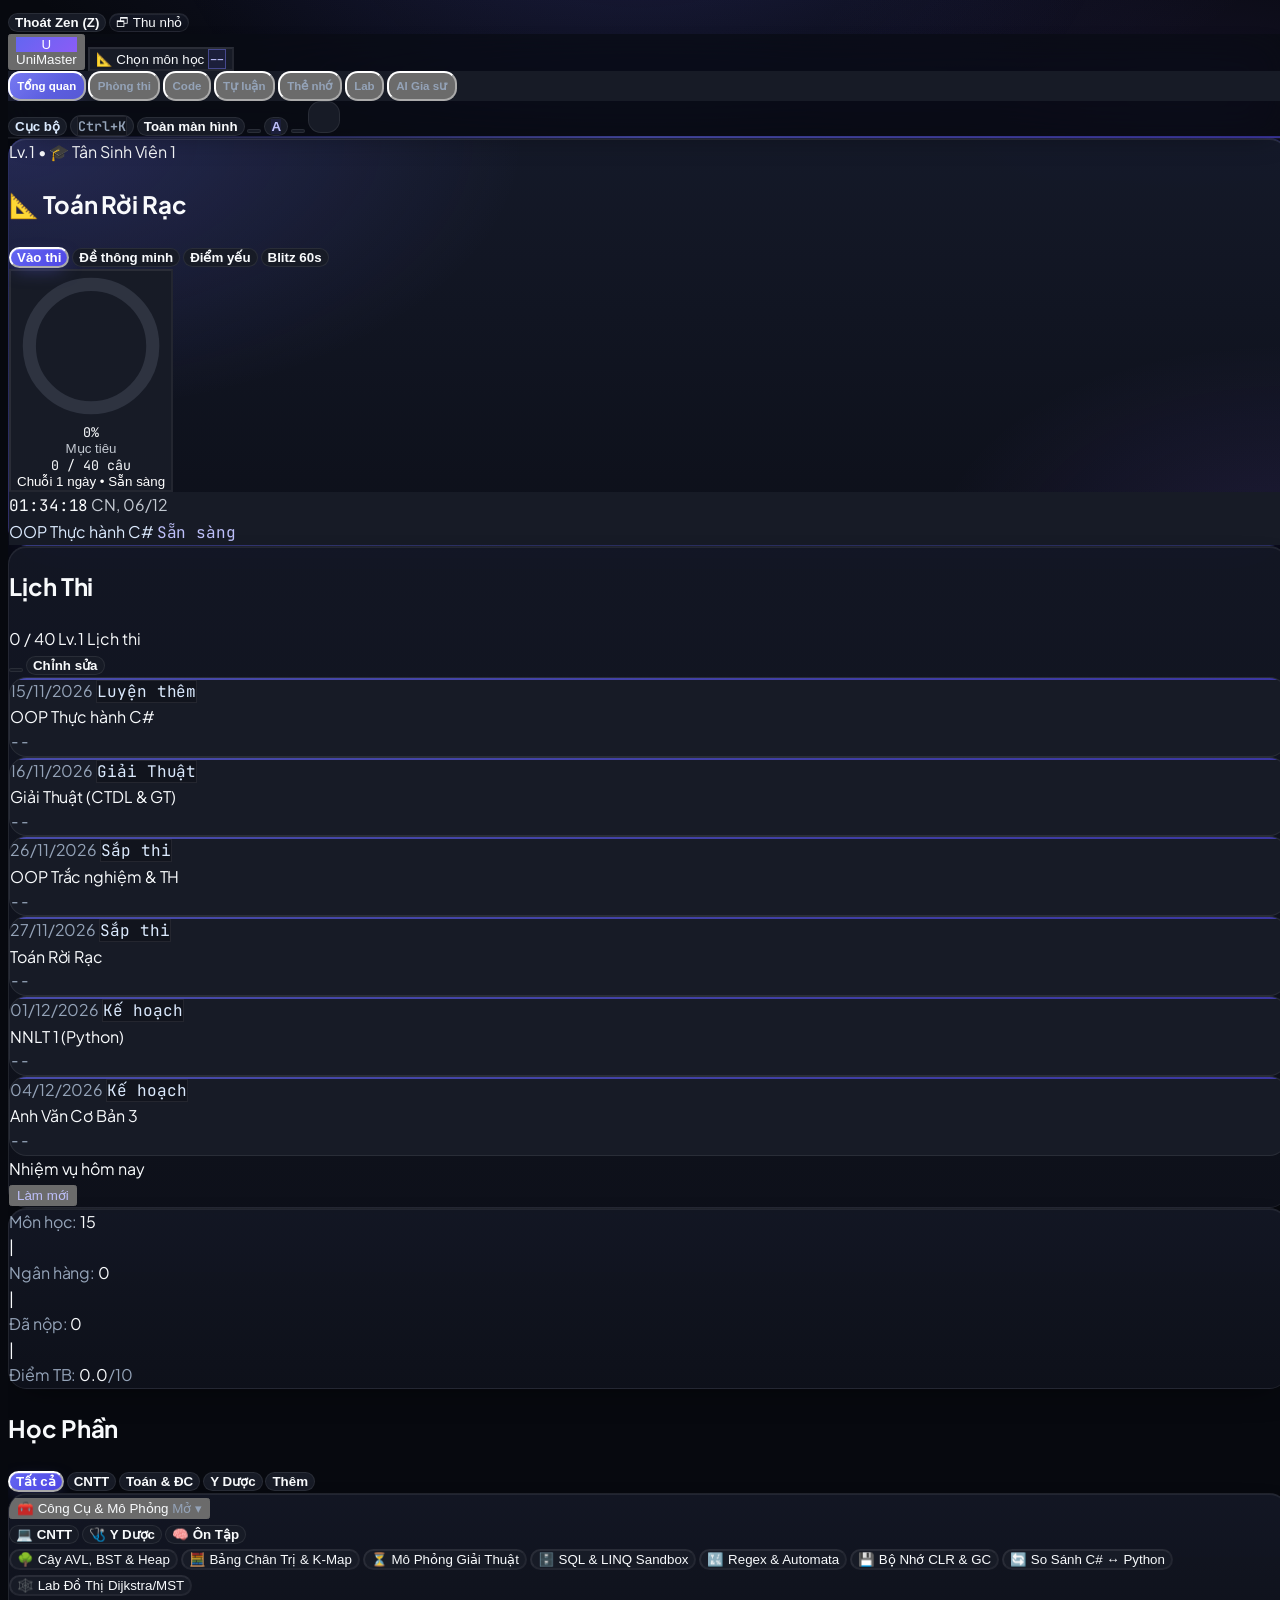
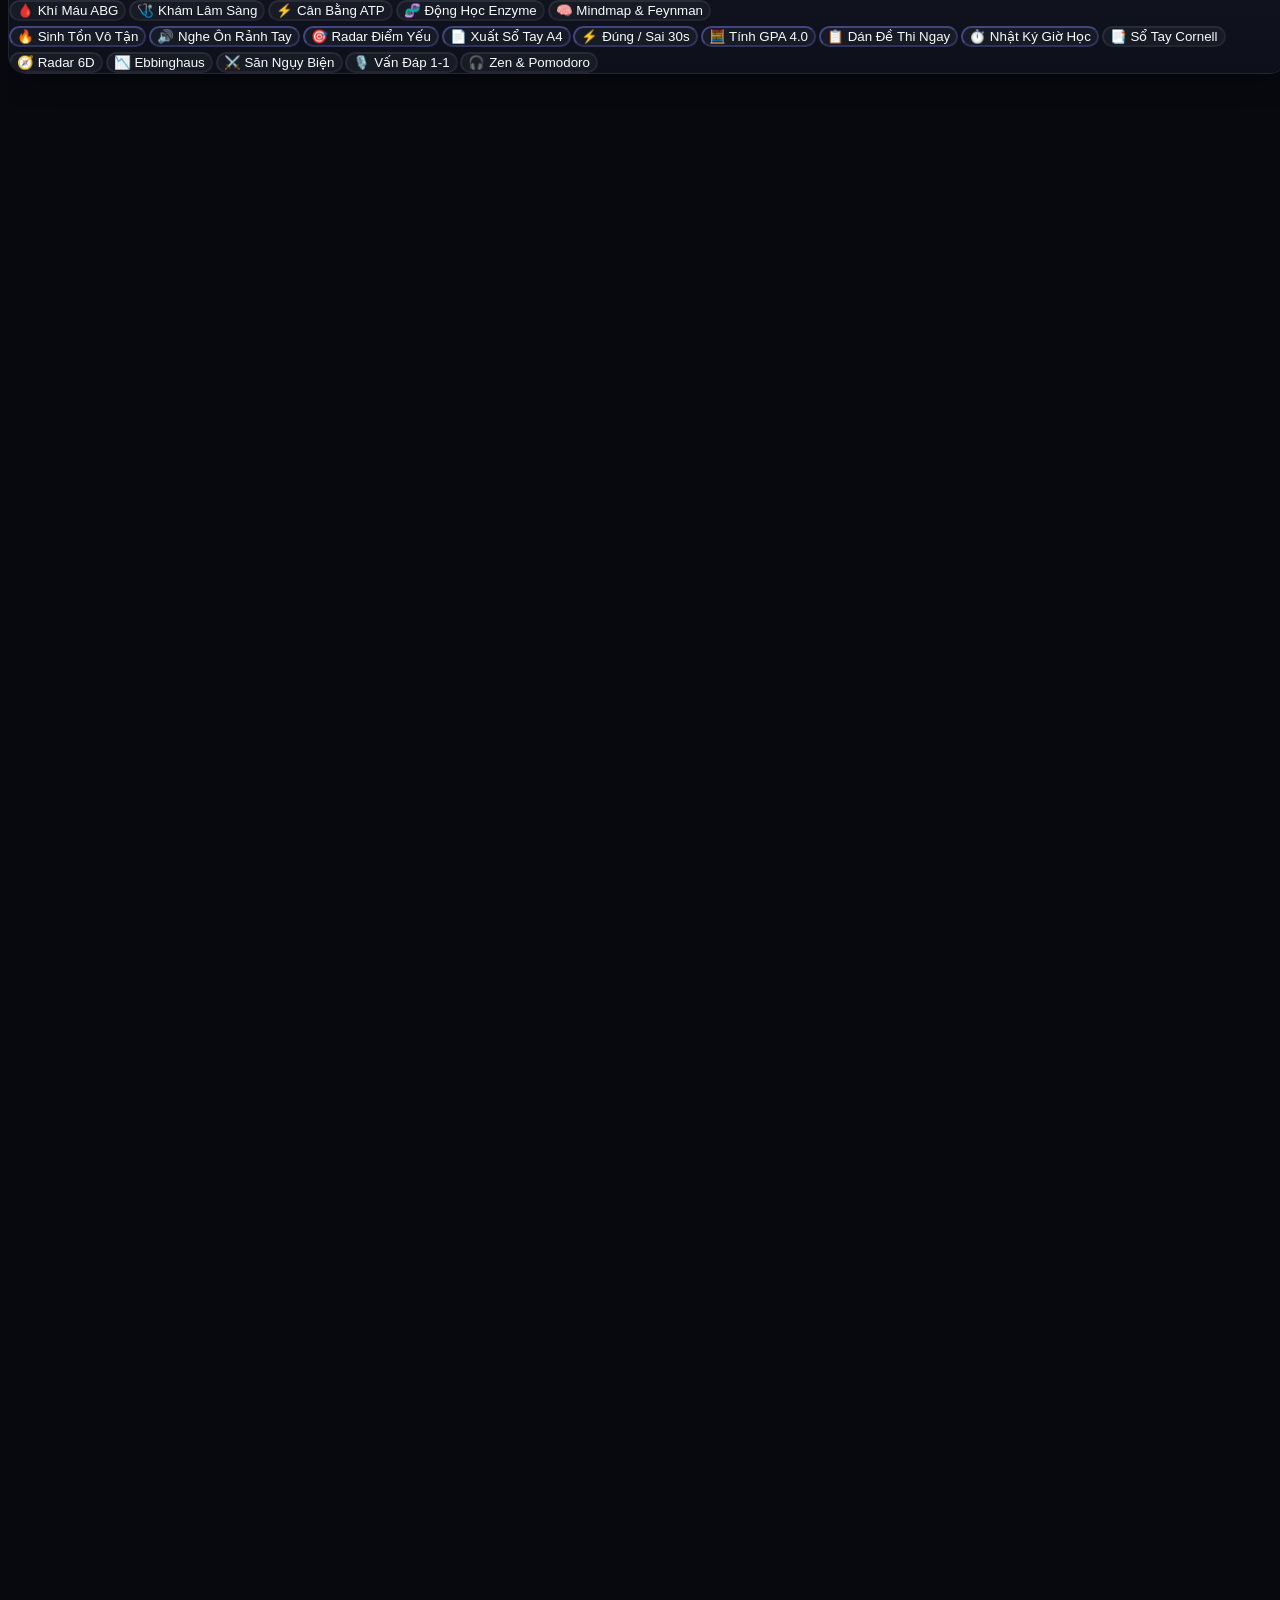
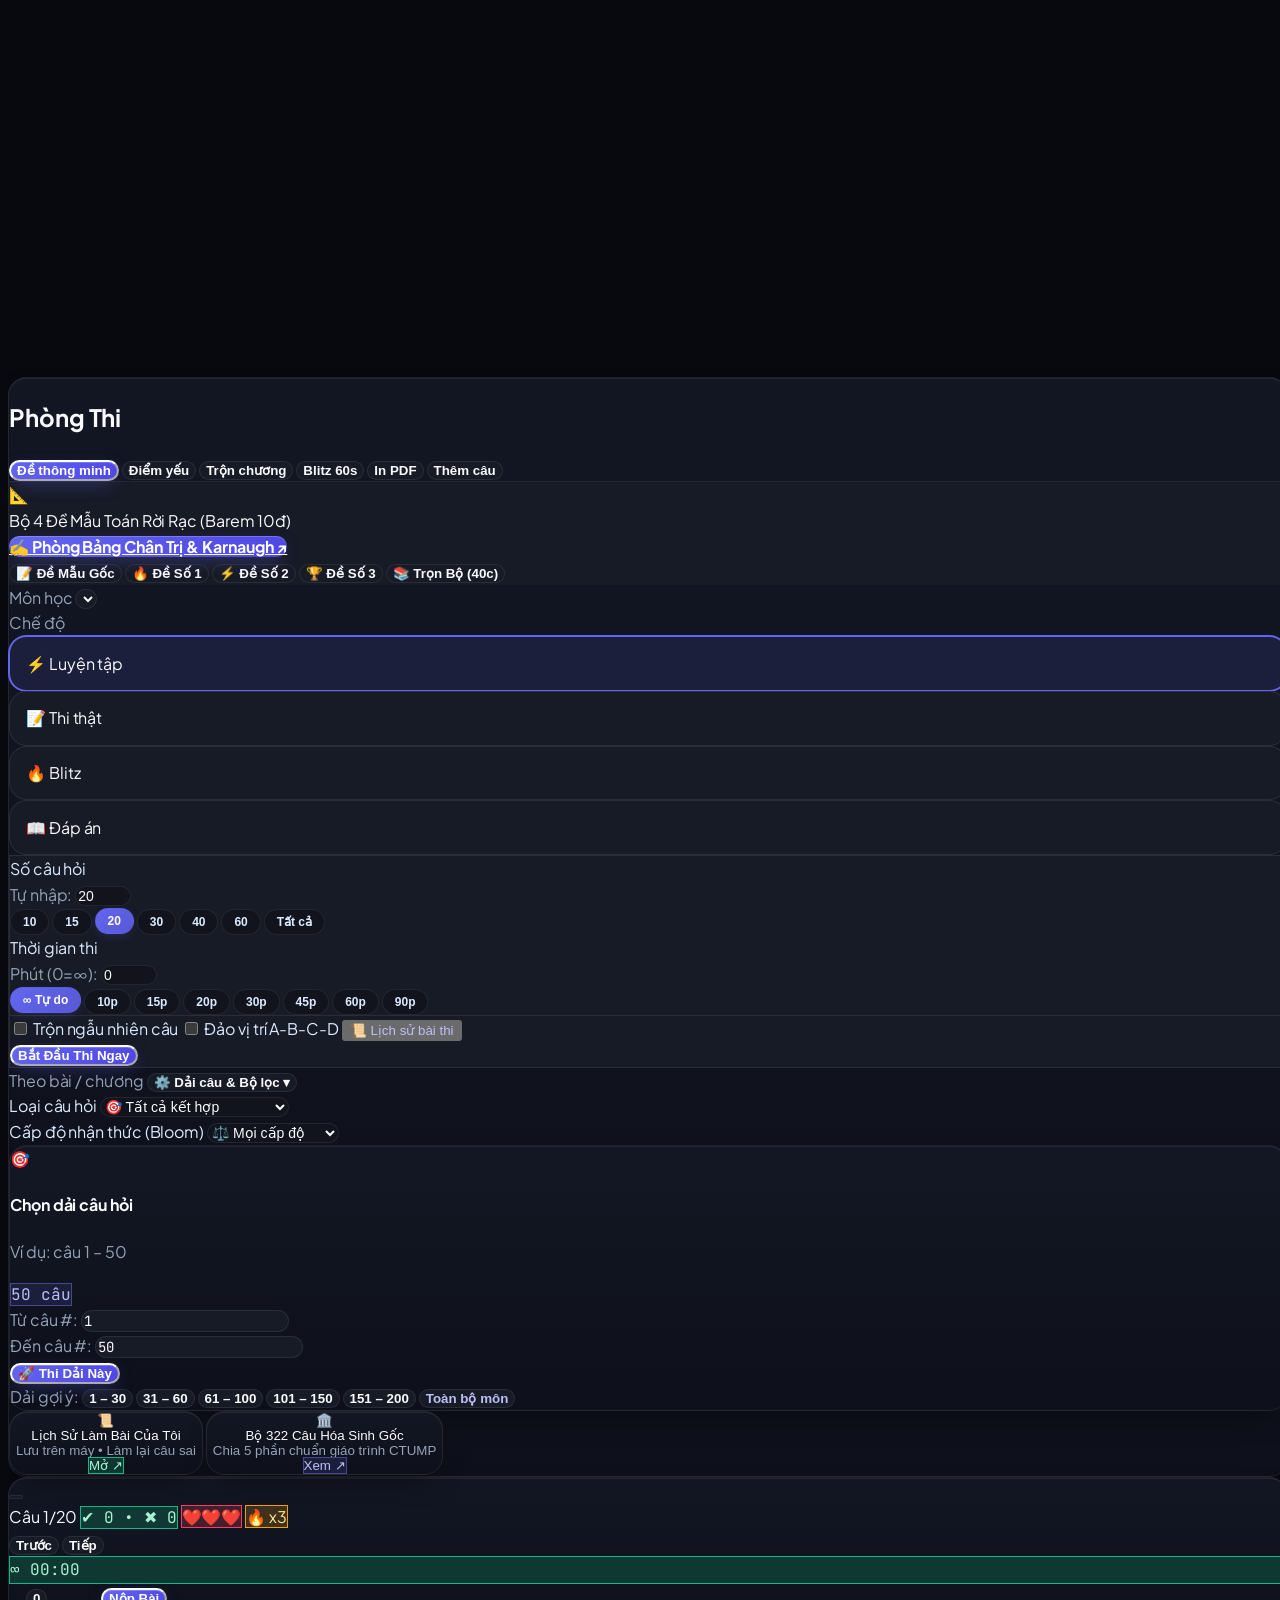
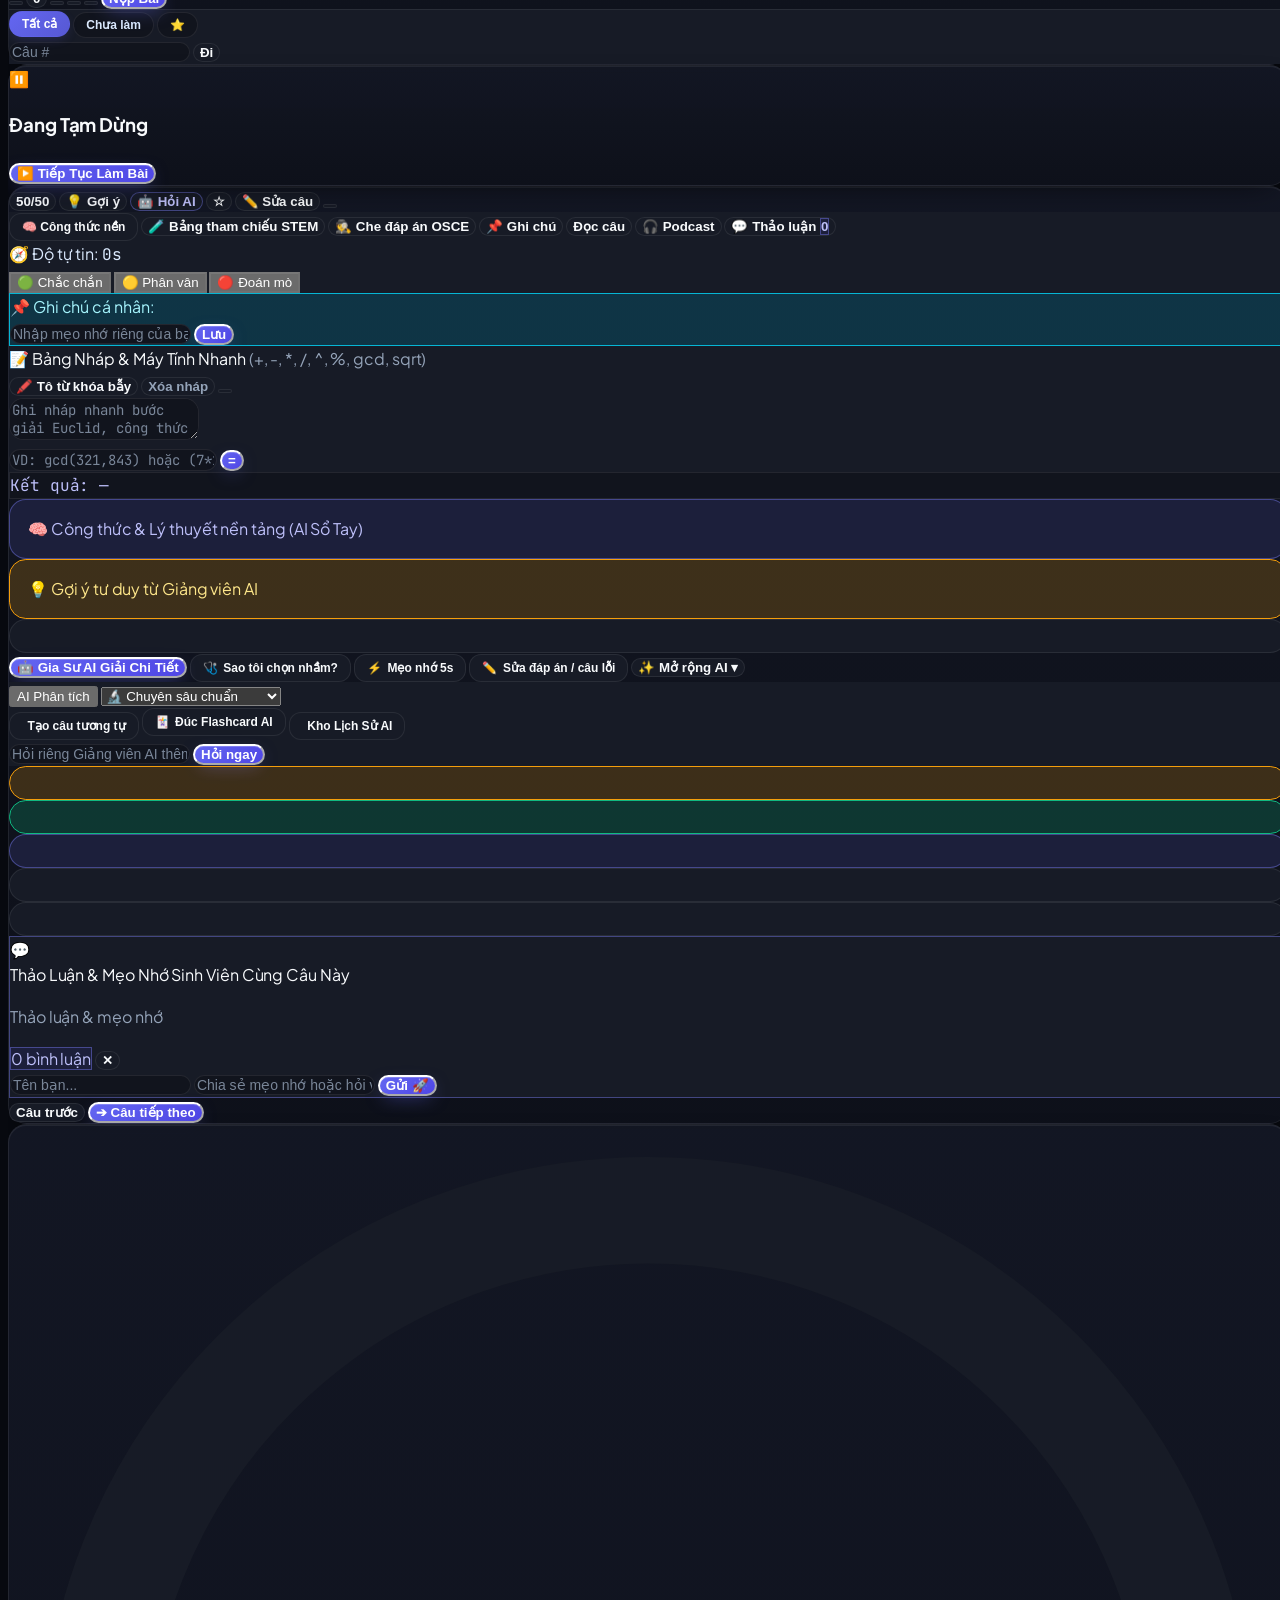
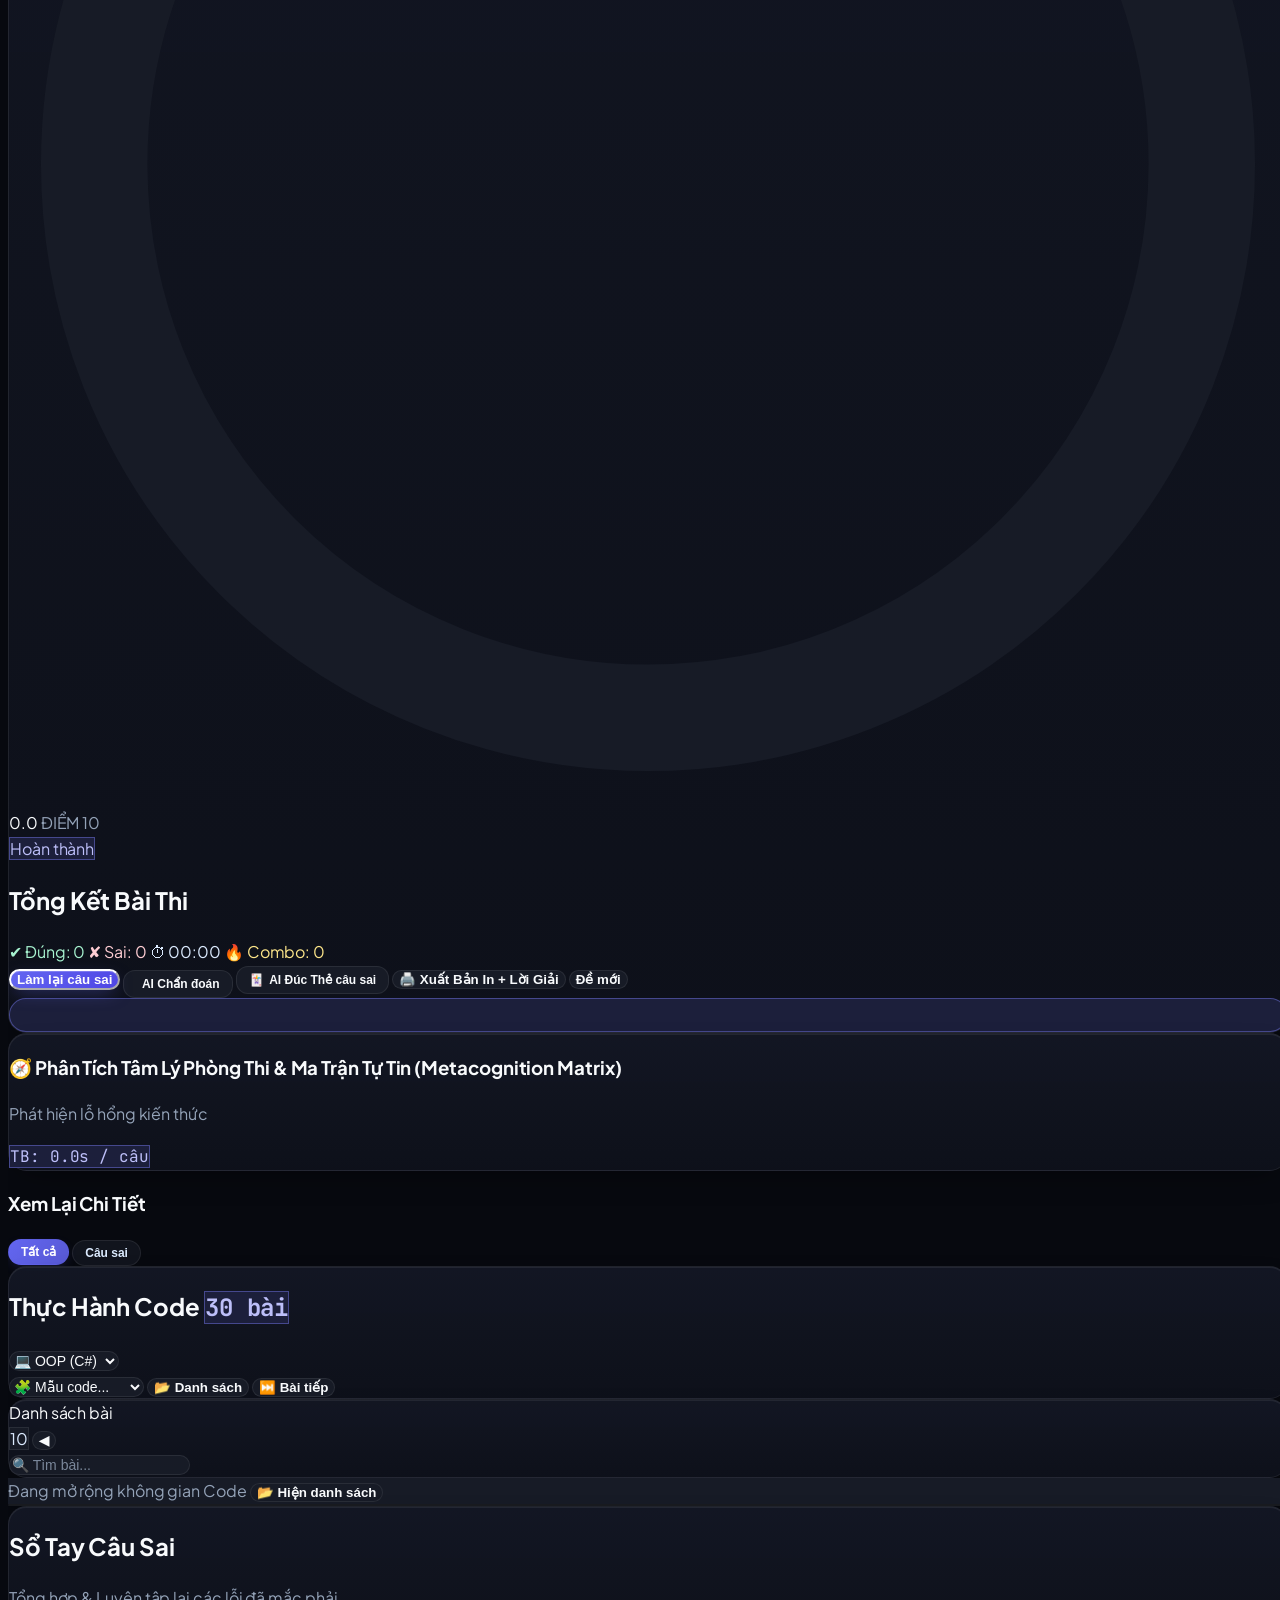
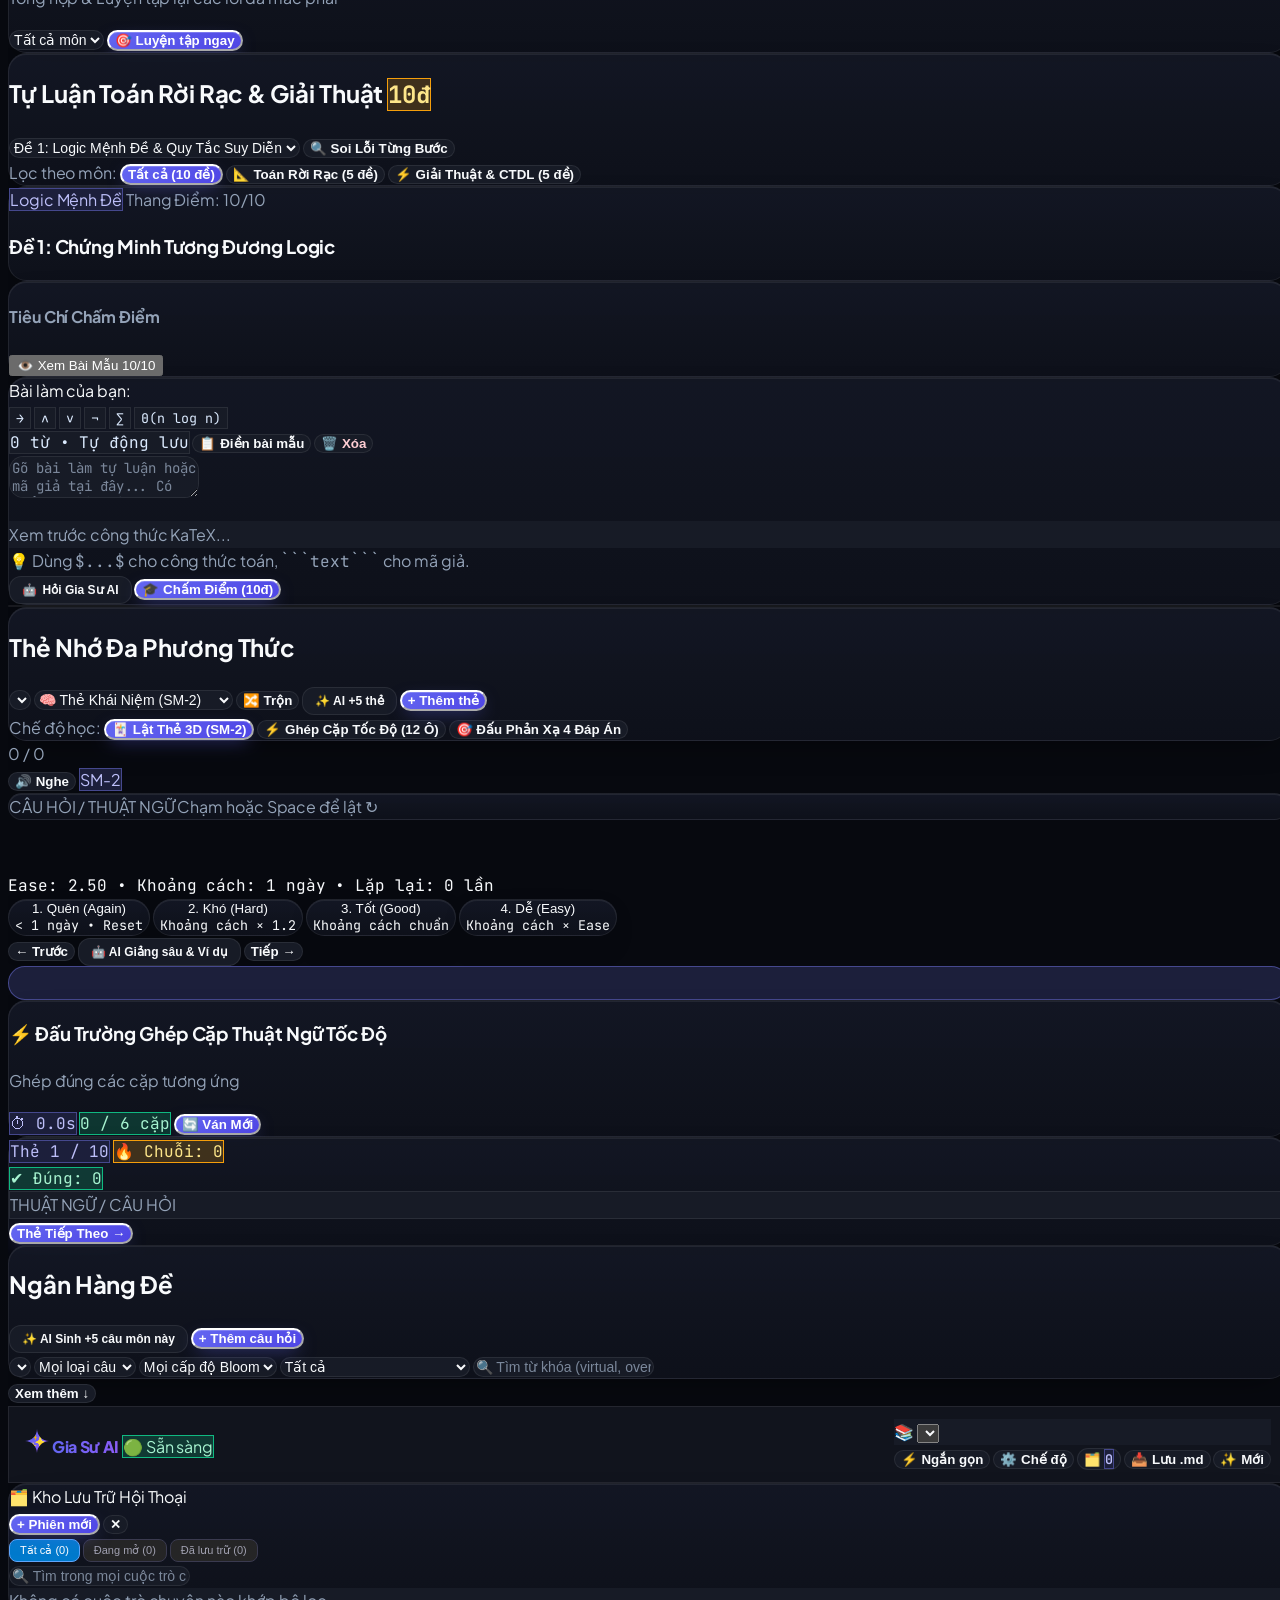
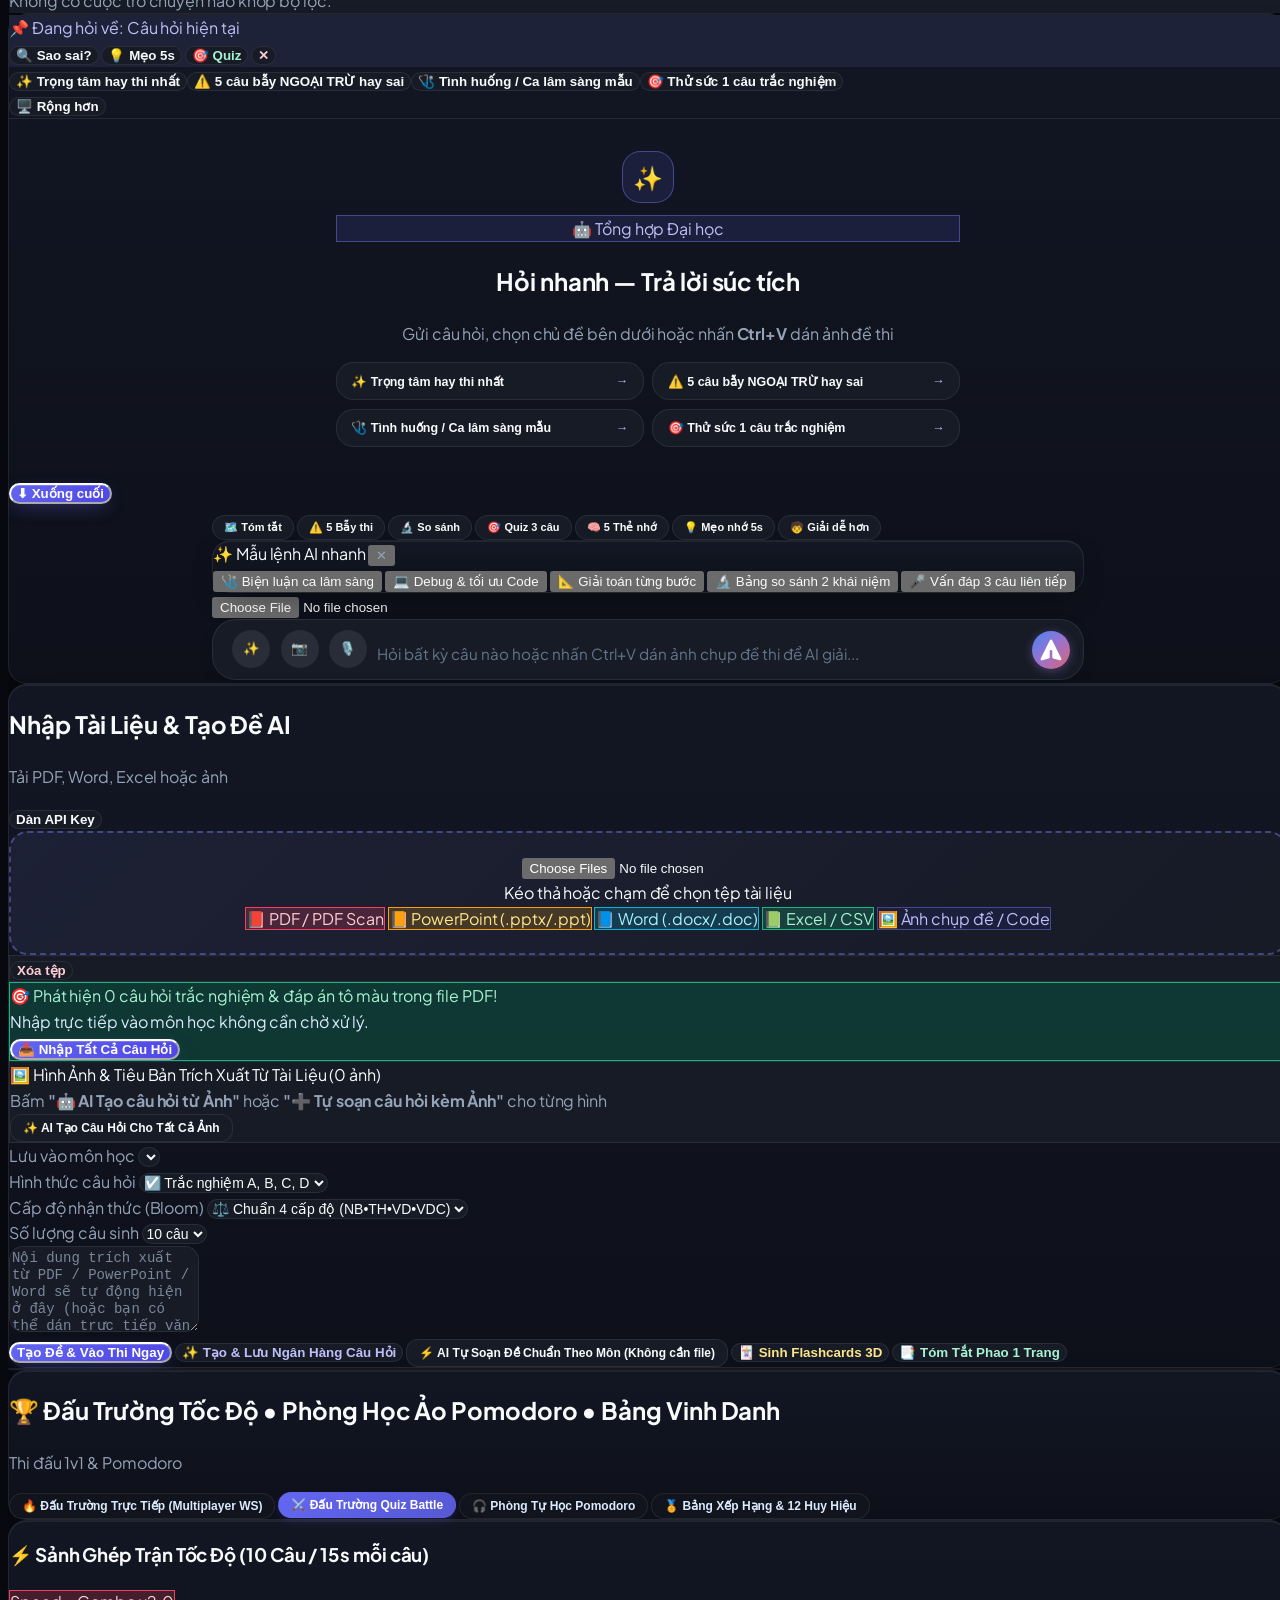
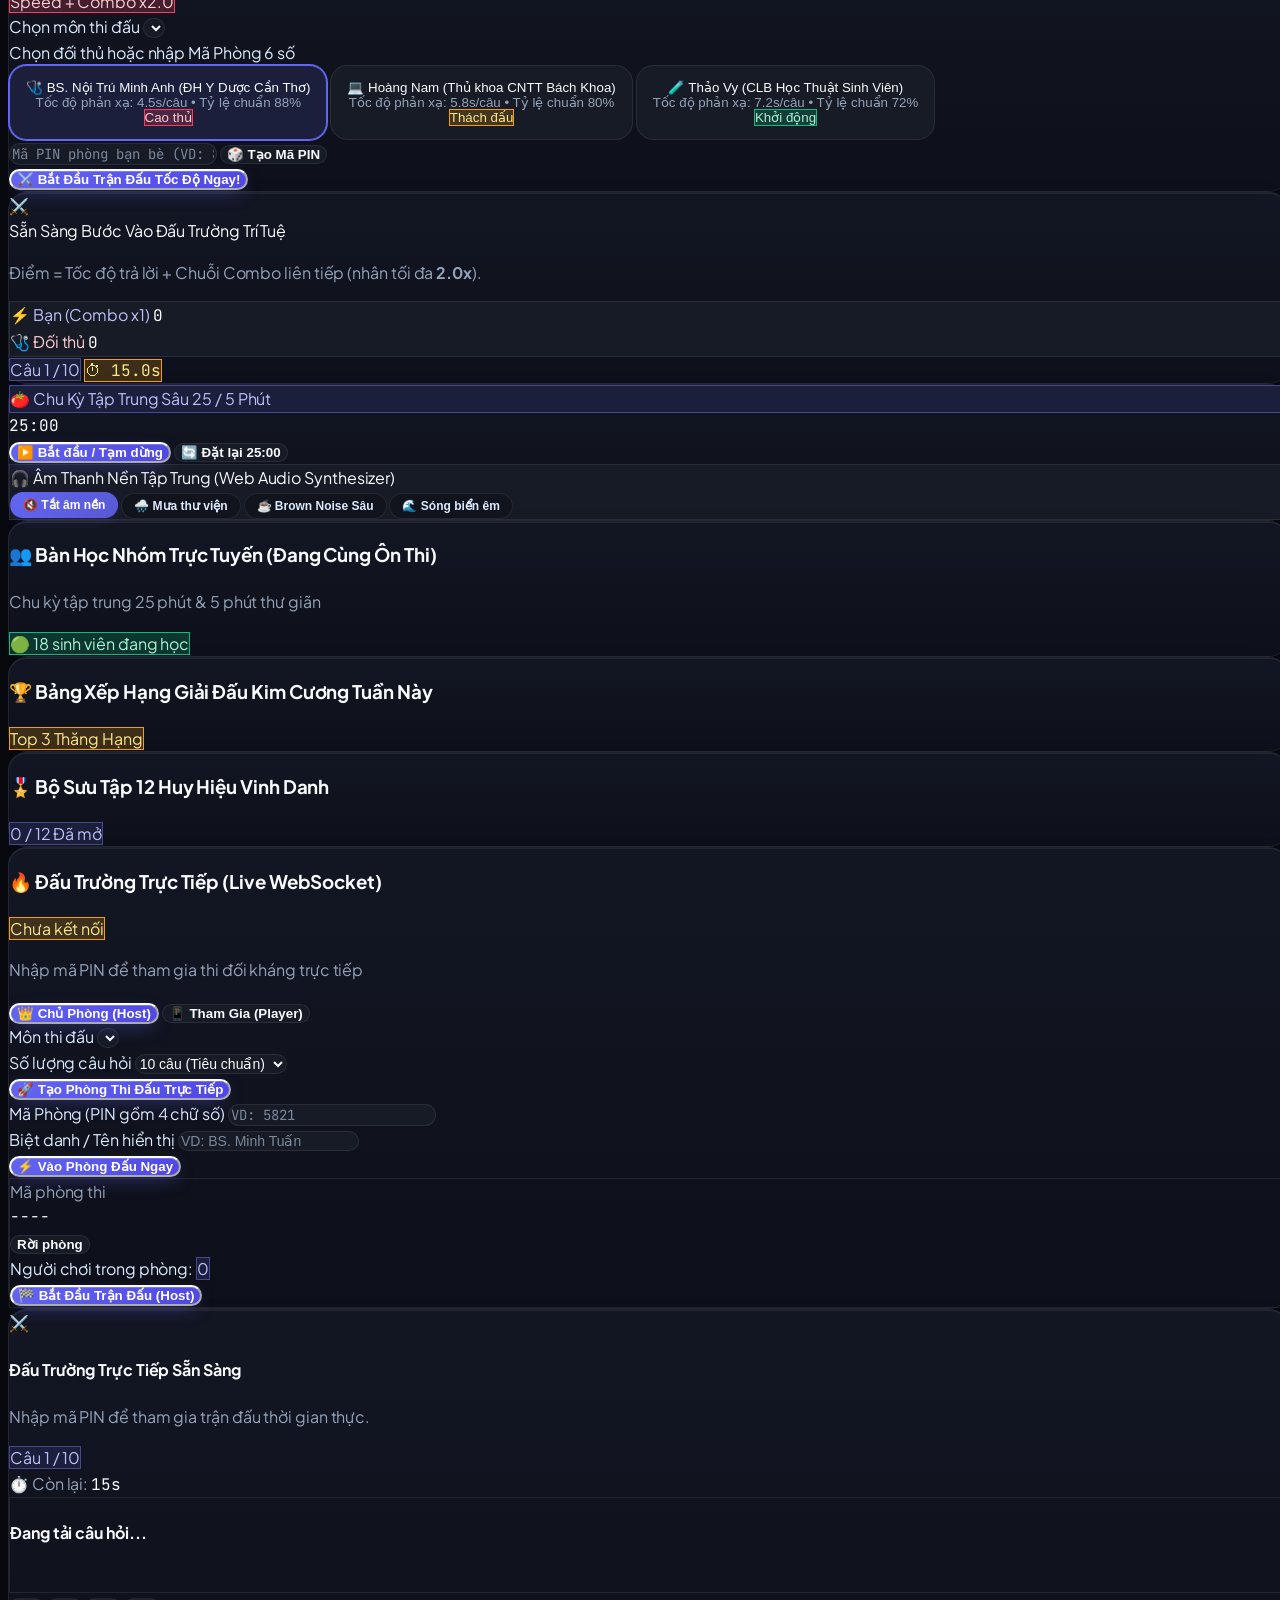
==== commit e0fe2714: "v69.1: Fix Render Free-Tier sync wipe with auto Cloud Bridge Keeper, cold-start retry & hydrate exam" ====
--- a/static/index.html
+++ b/static/index.html
@@ -8617,6 +8617,6 @@
     </div>
   </div>
 
-  <script src="/static/app.js?v=68.1"></script>
+  <script src="/static/app.js?v=69.1"></script>
 </body>
 </html>
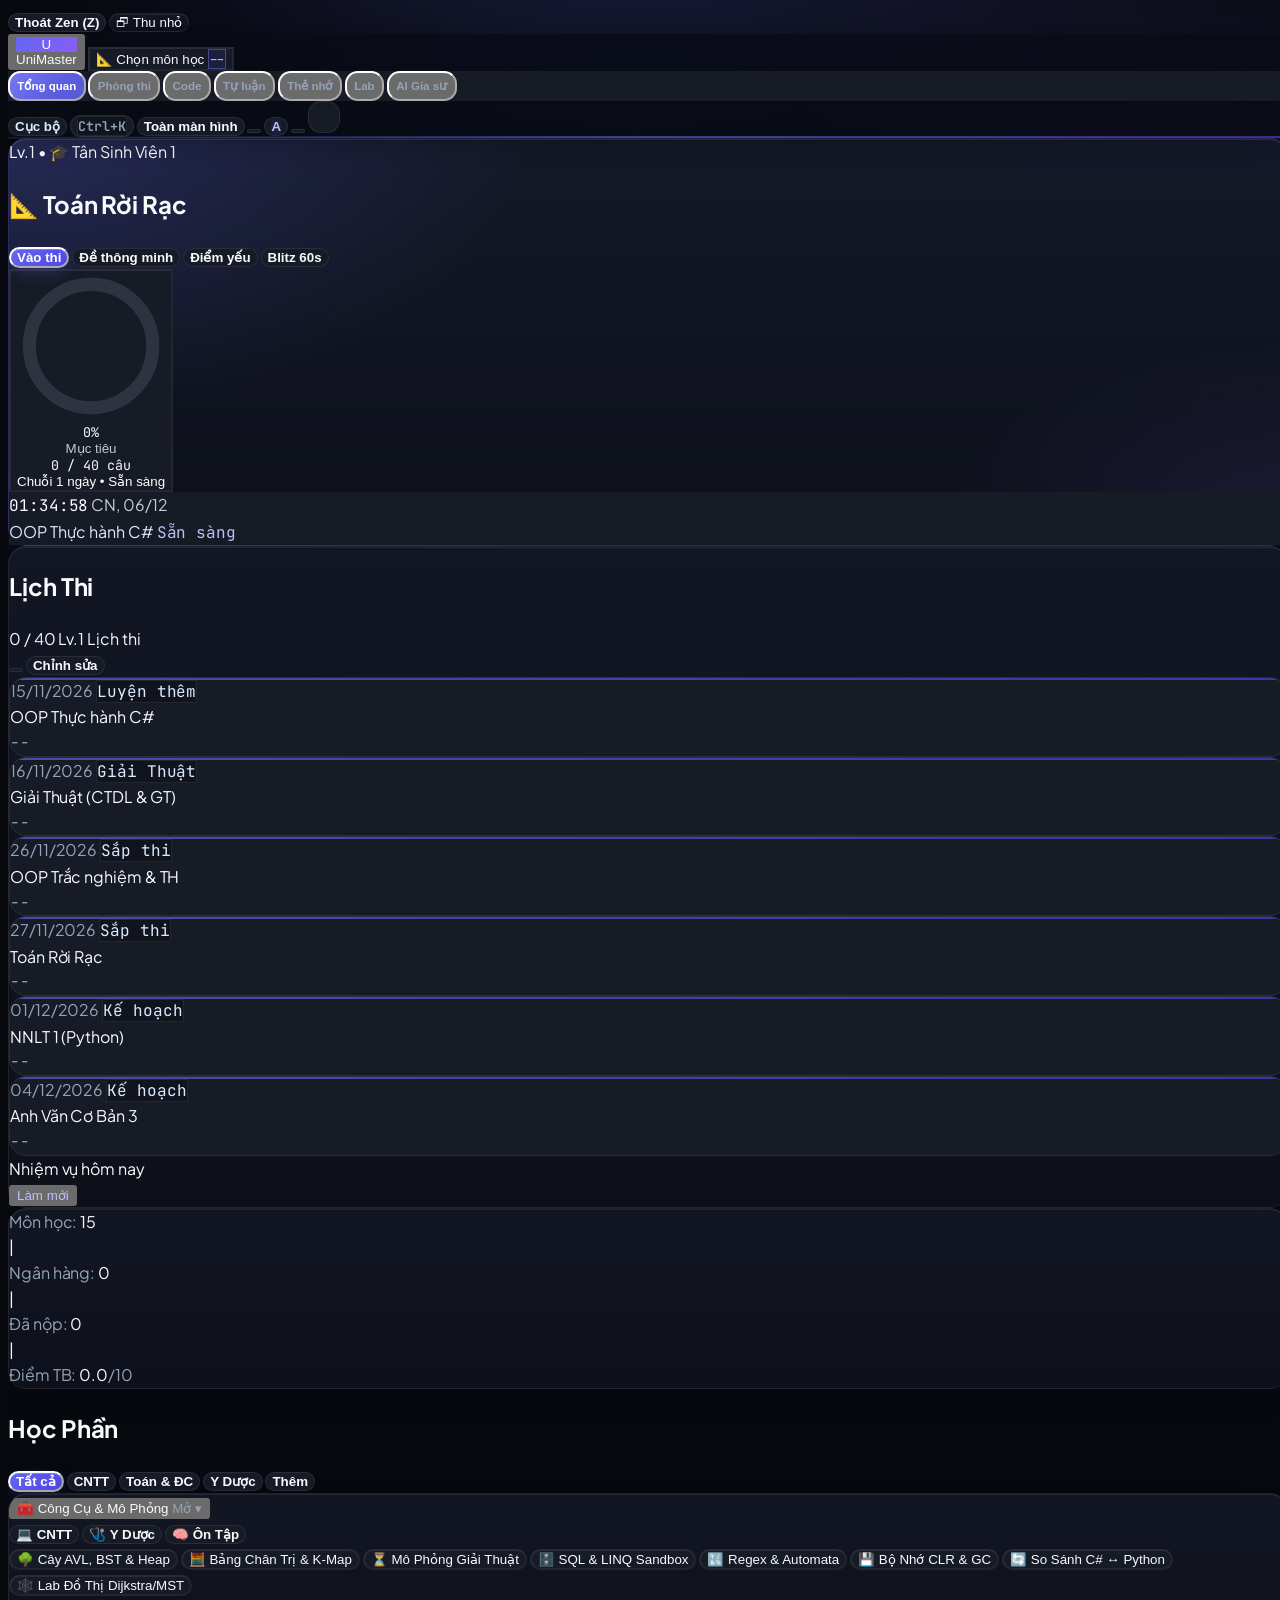
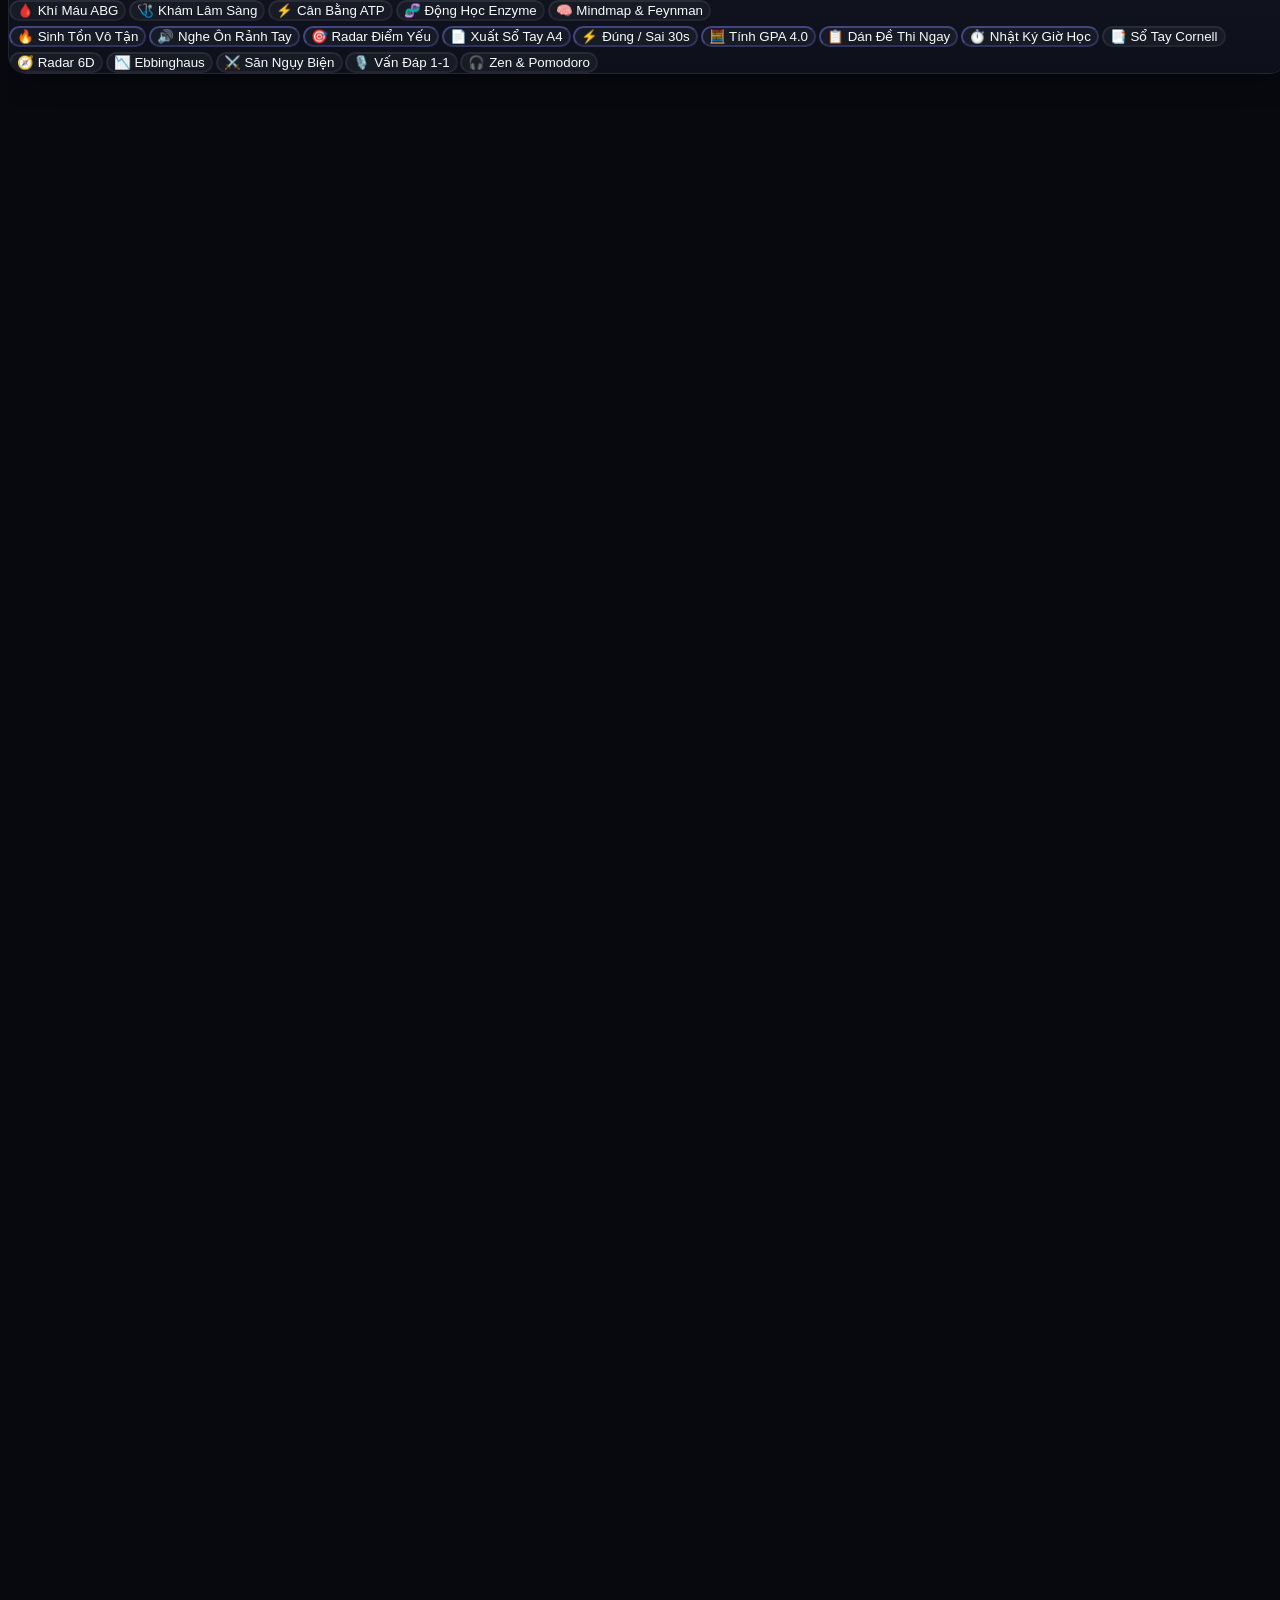
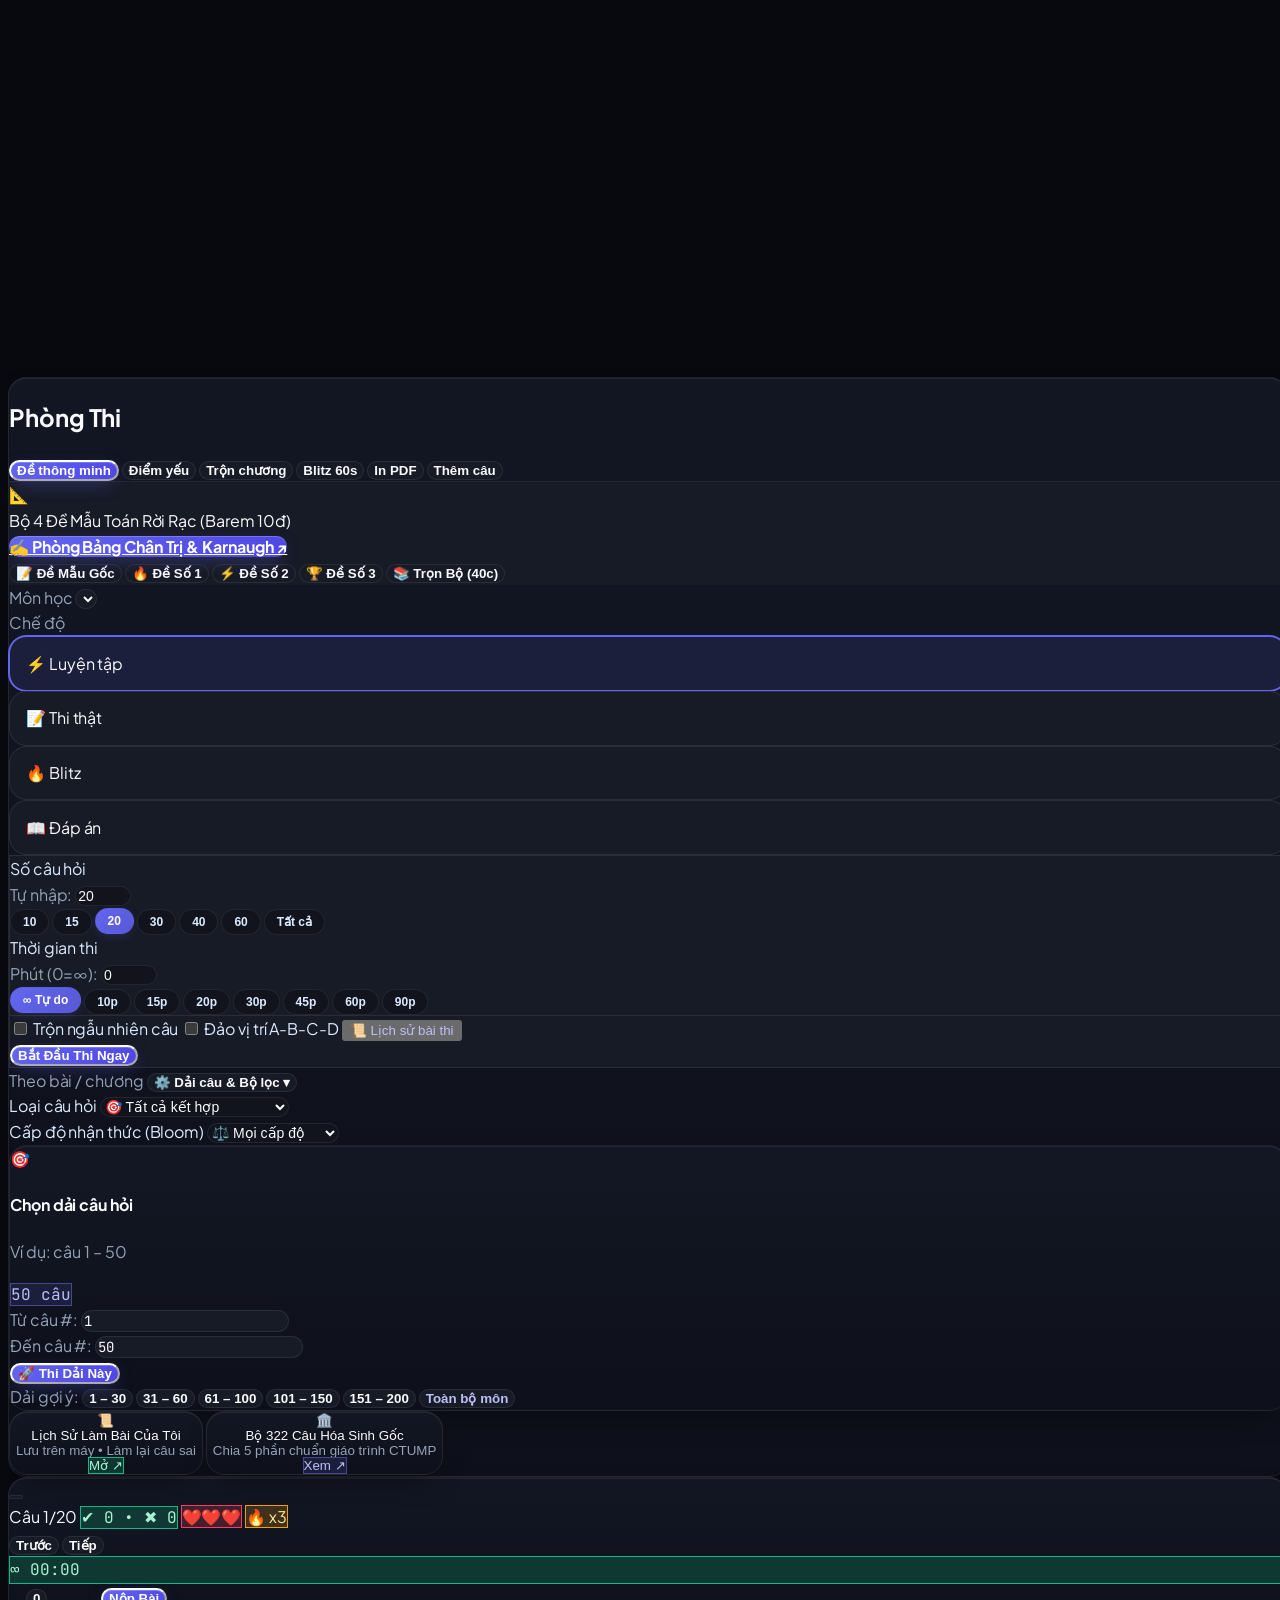
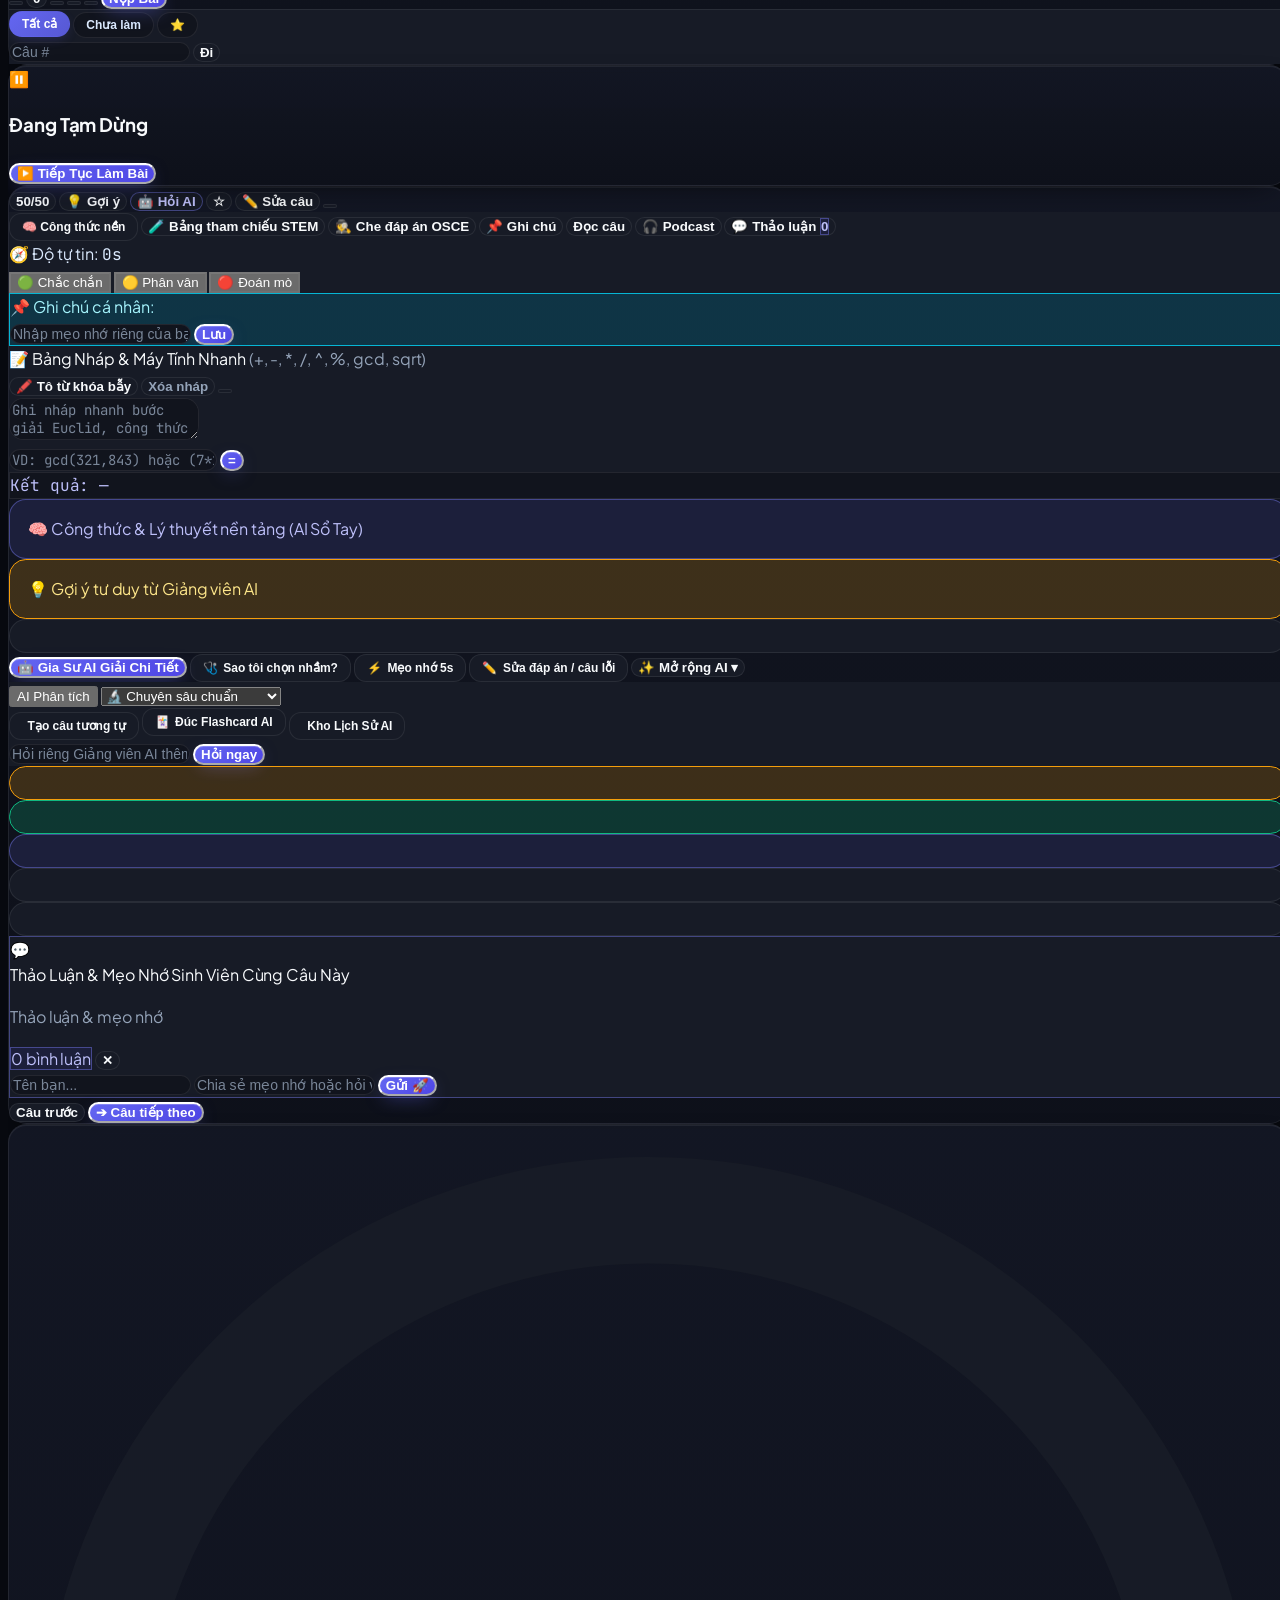
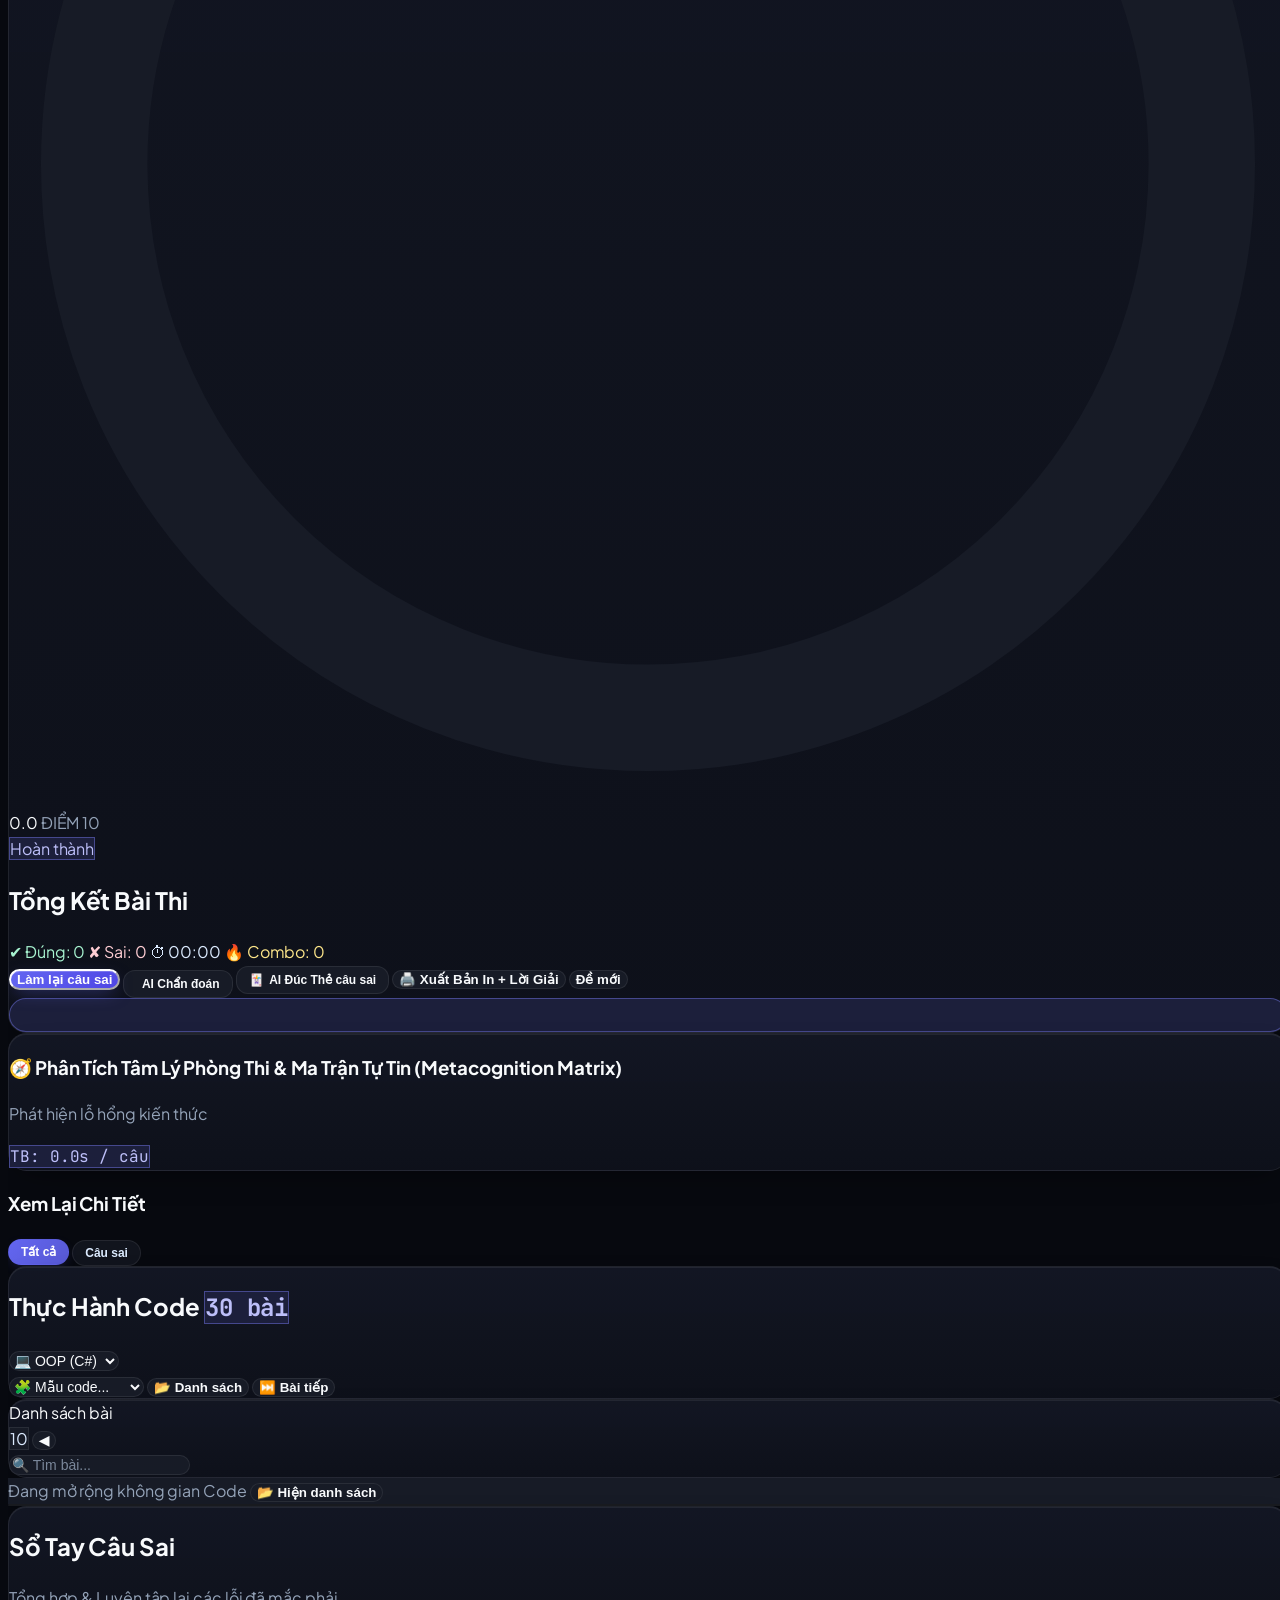
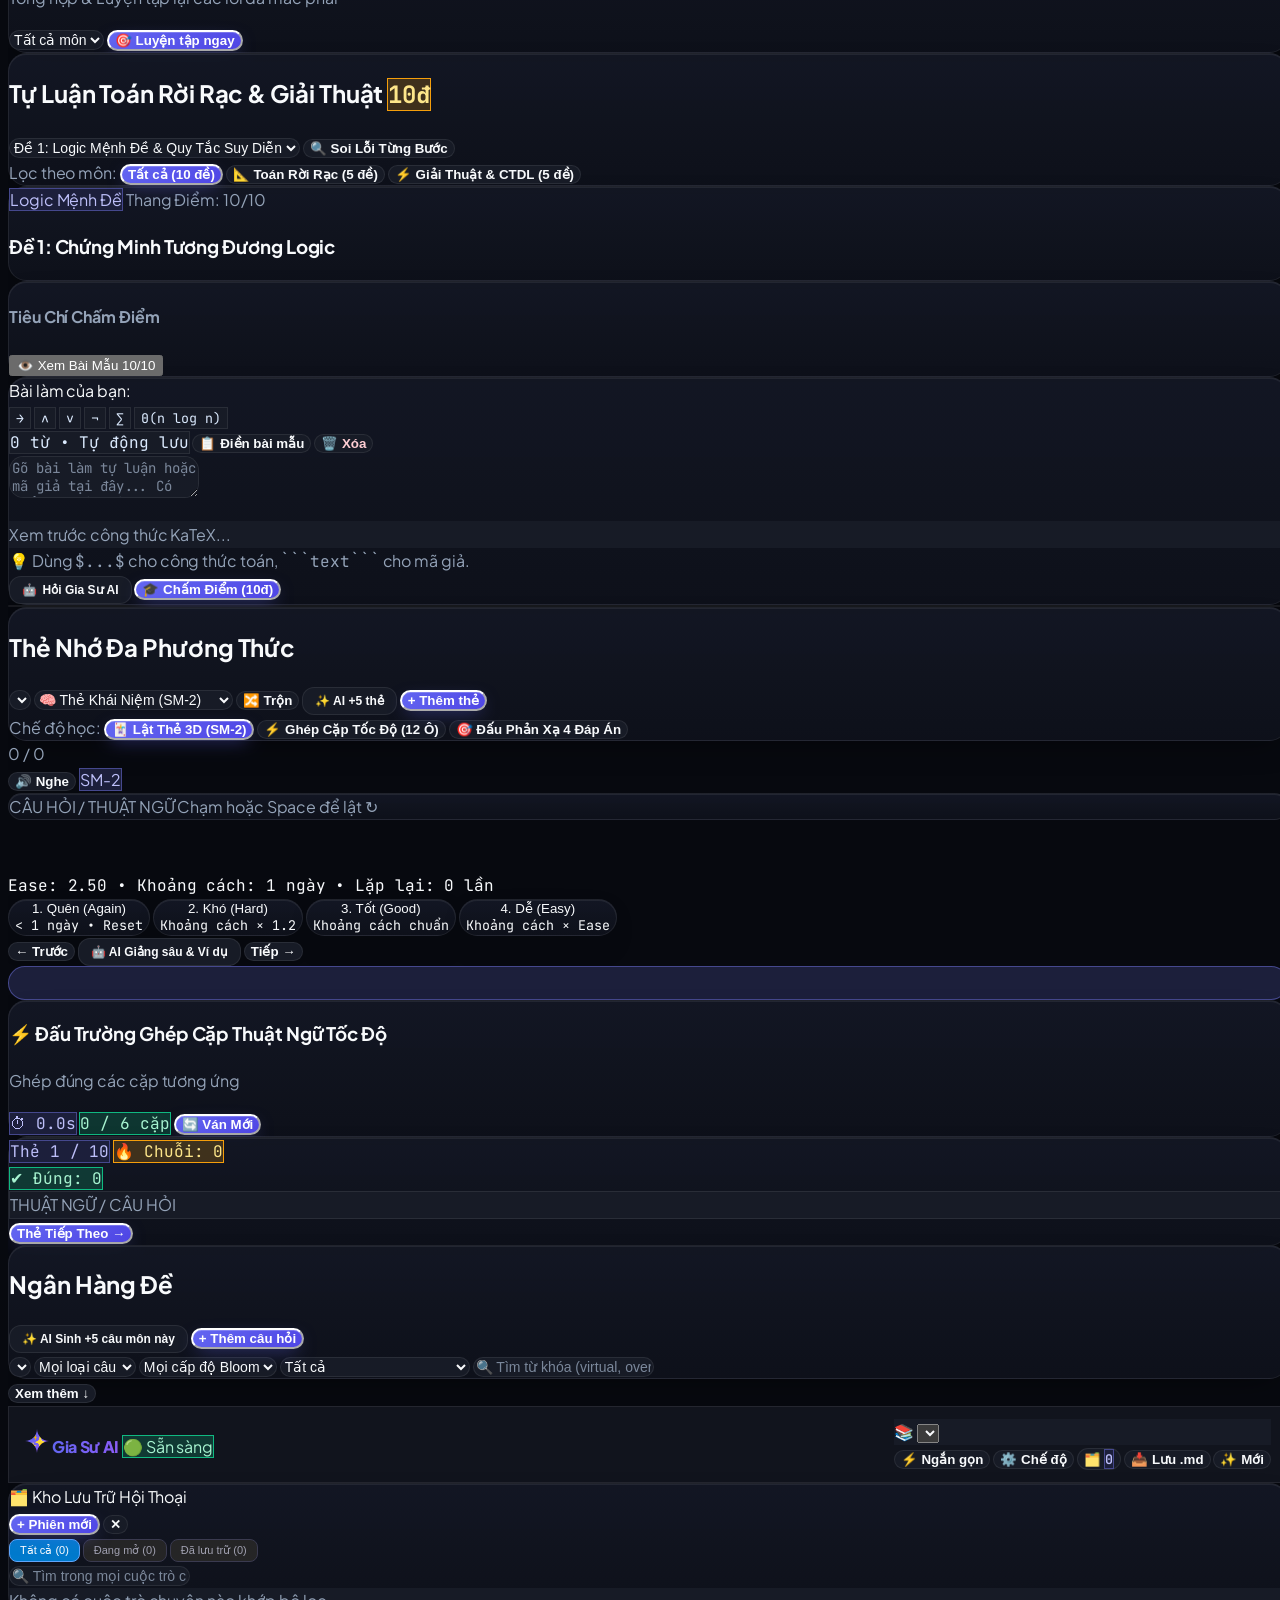
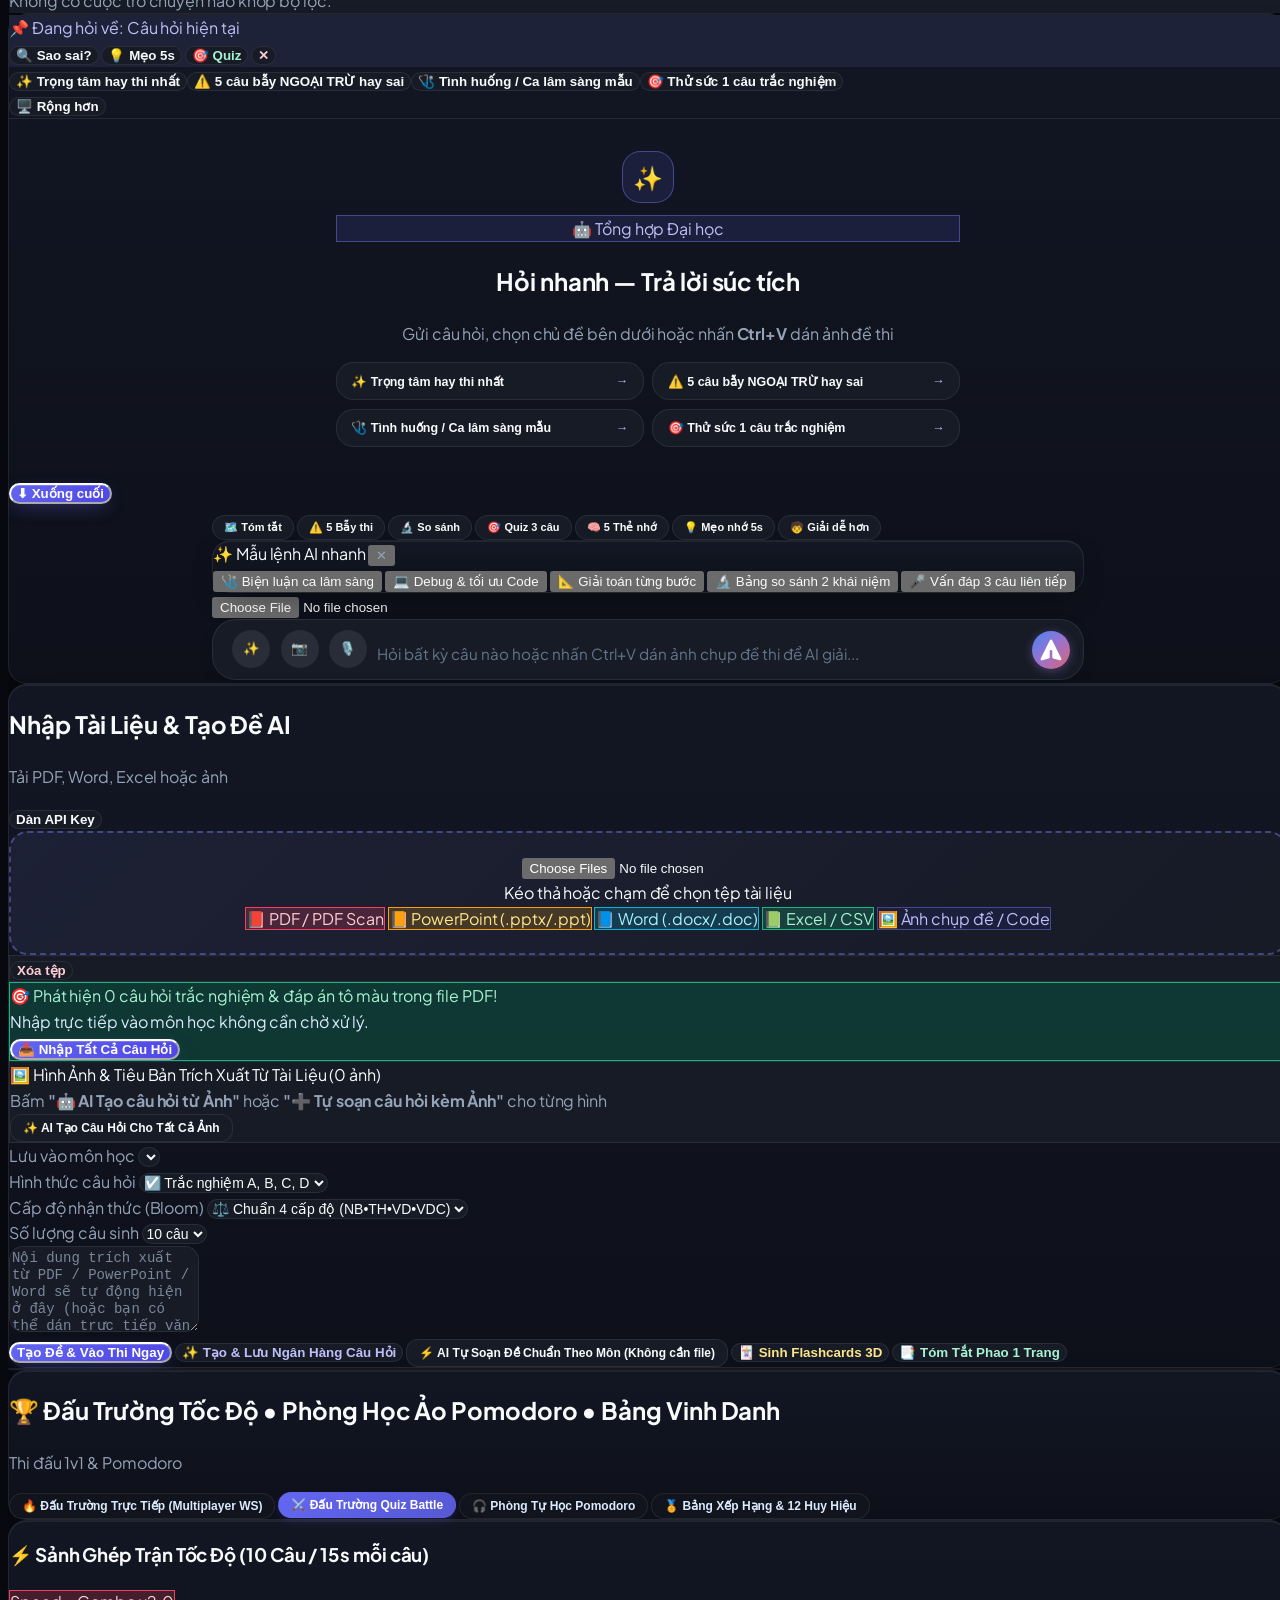
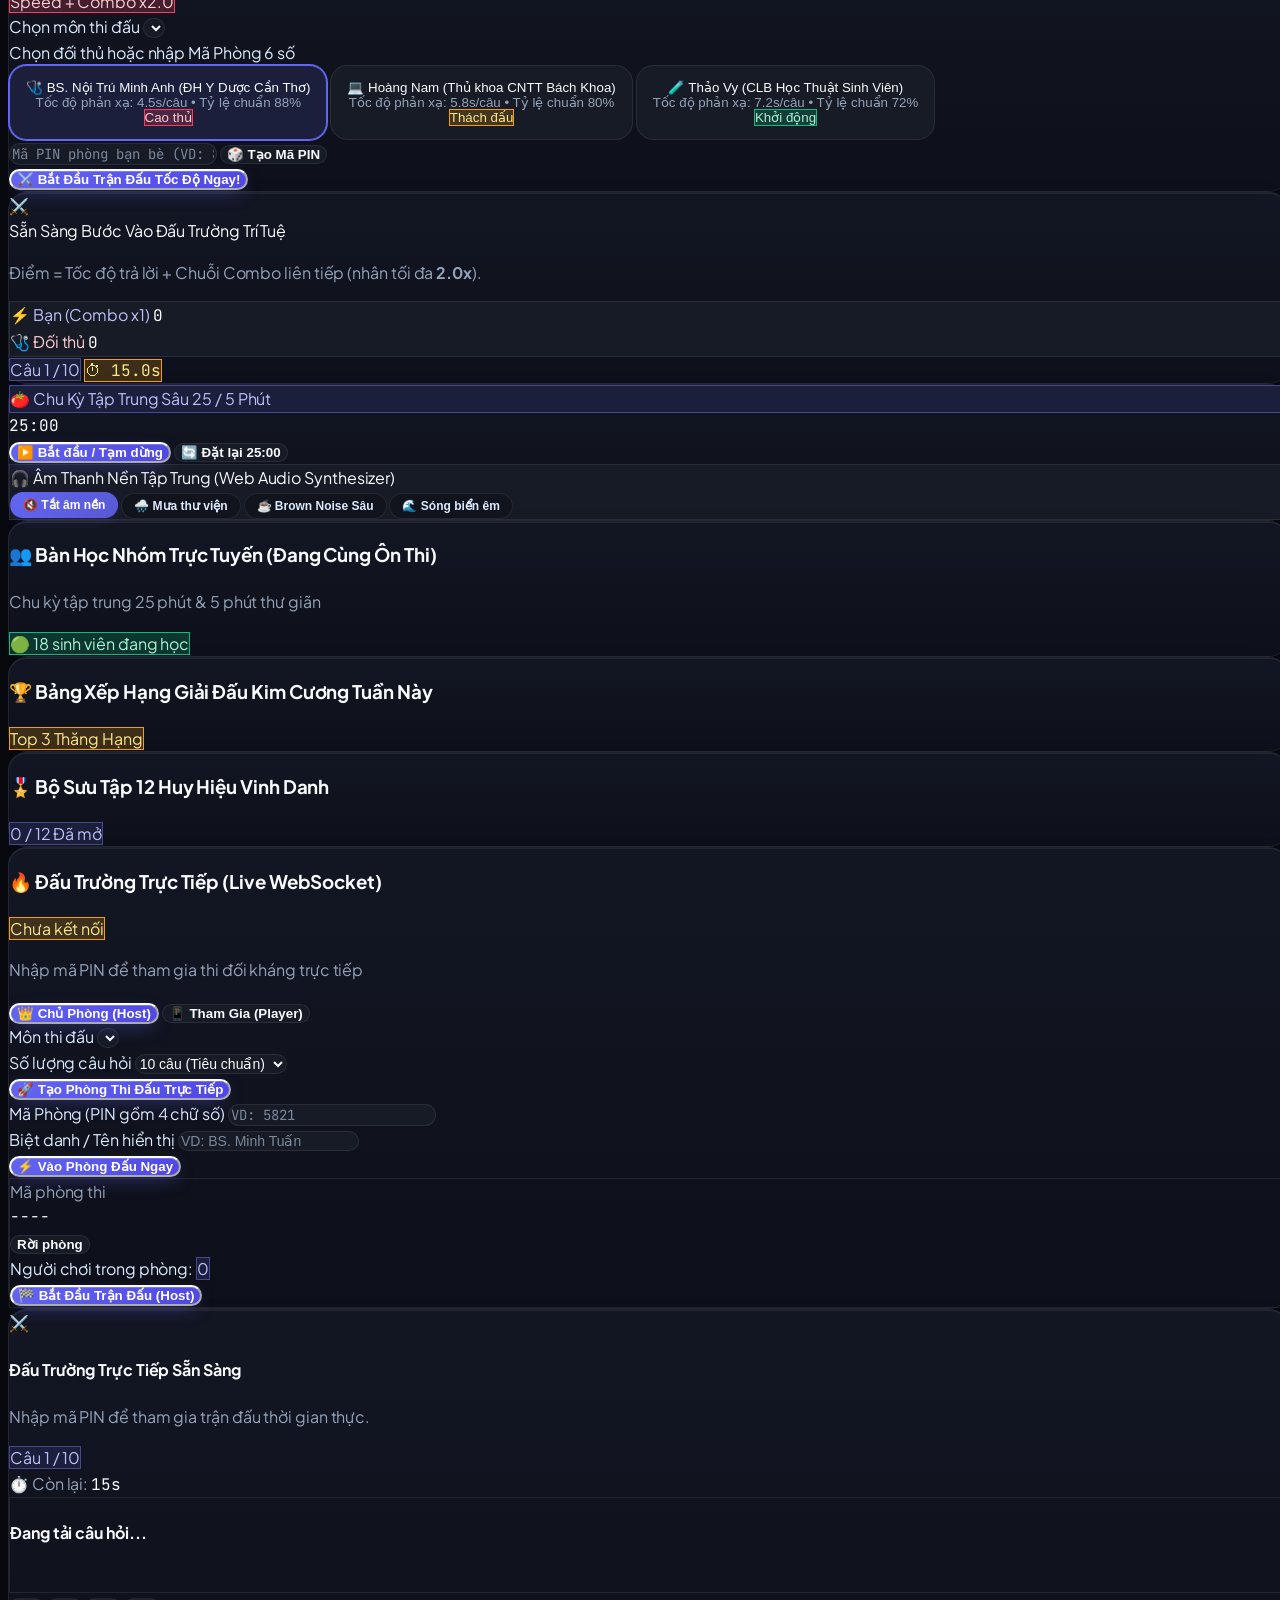
==== commit 84cf9b13: "v70.0: Persist & sync Feynman/AI Deep Analysis lens across reloads & devices, 1-click 5-lens switche" ====
--- a/static/index.html
+++ b/static/index.html
@@ -8617,6 +8617,6 @@
     </div>
   </div>
 
-  <script src="/static/app.js?v=69.1"></script>
+  <script src="/static/app.js?v=70.0"></script>
 </body>
 </html>
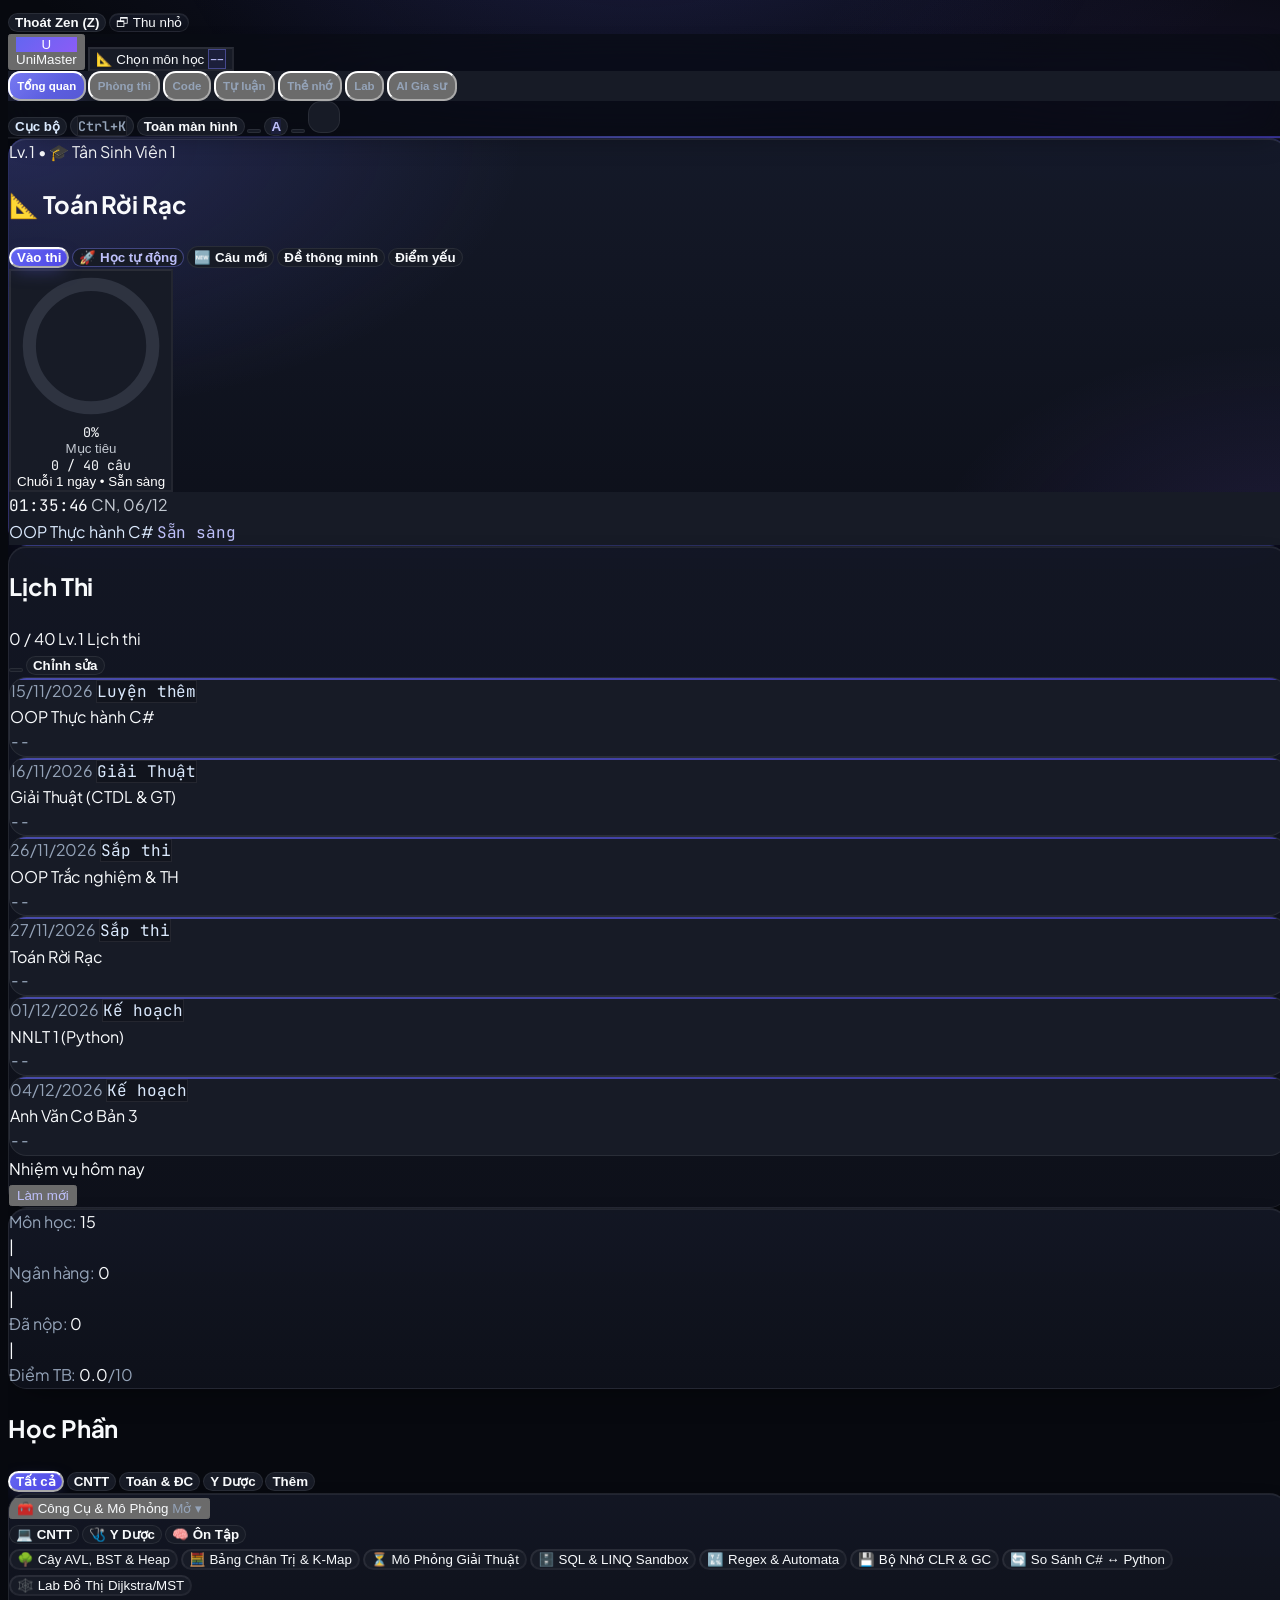
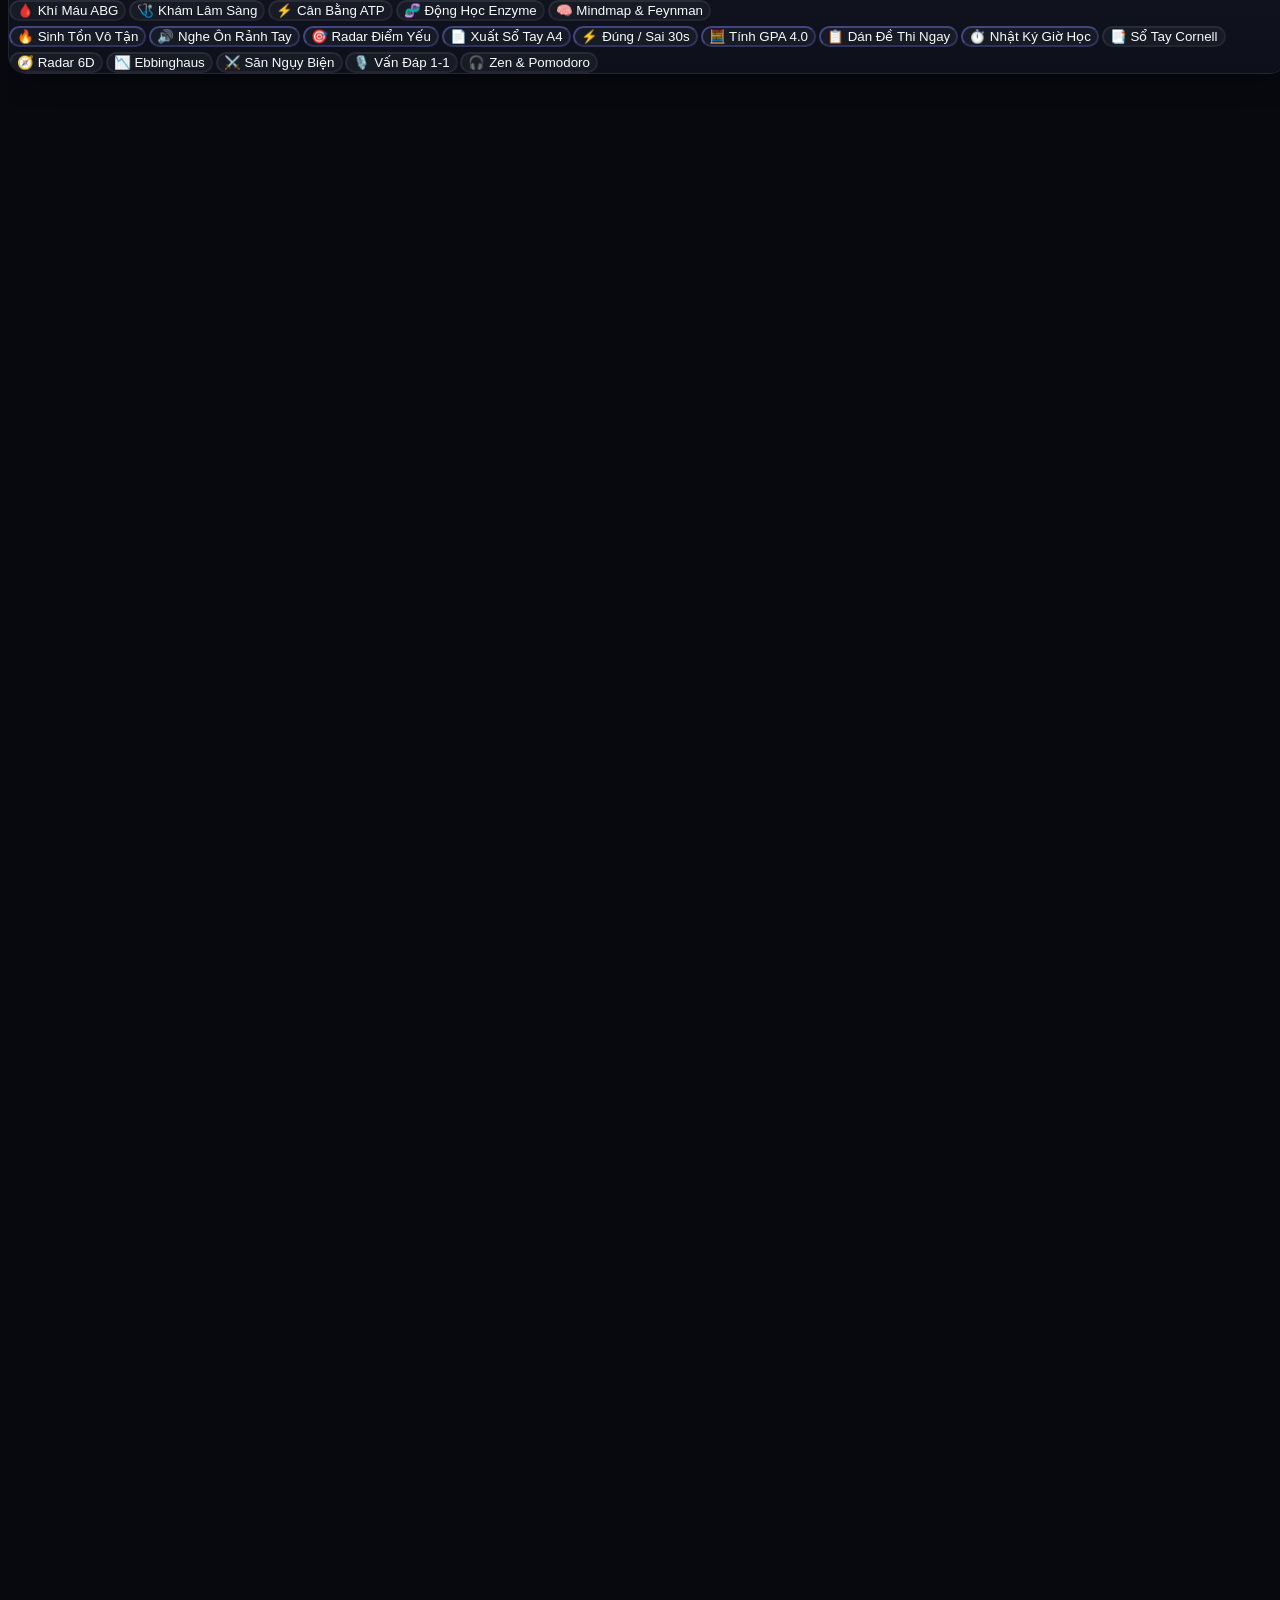
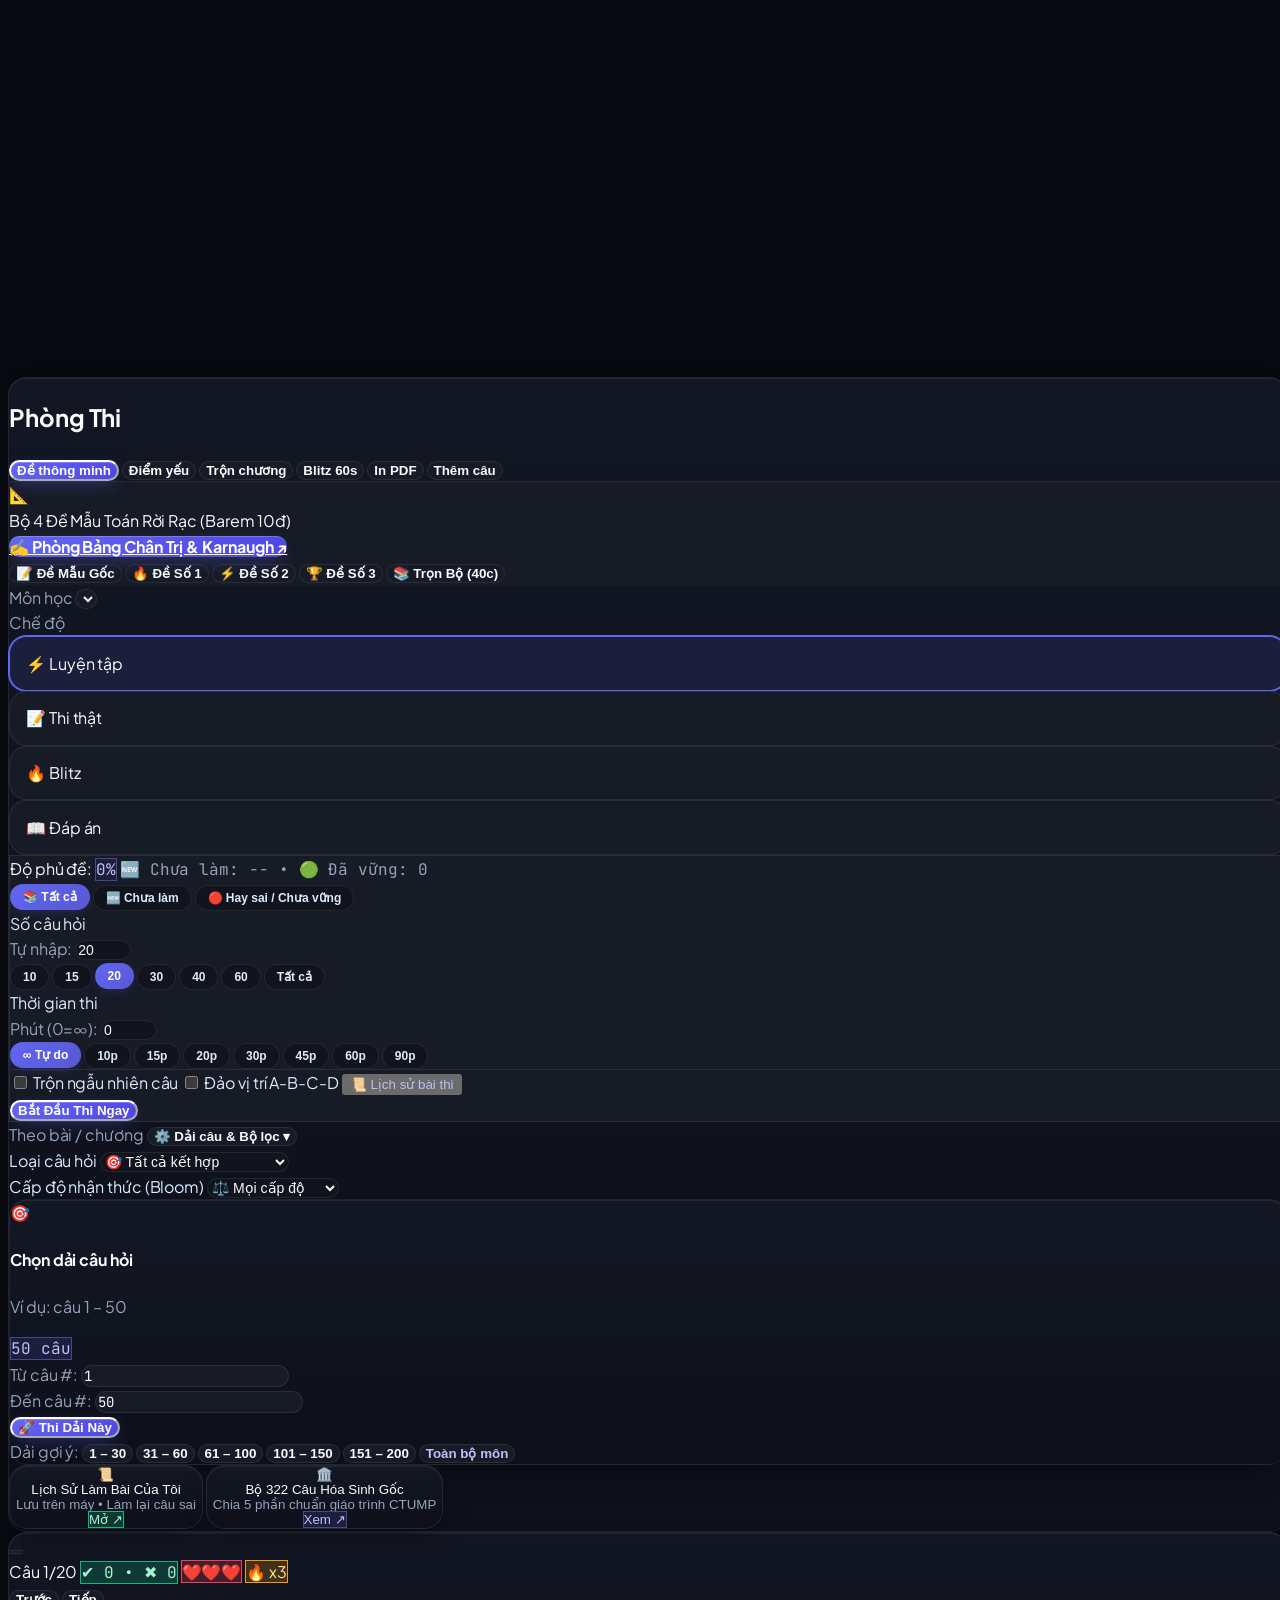
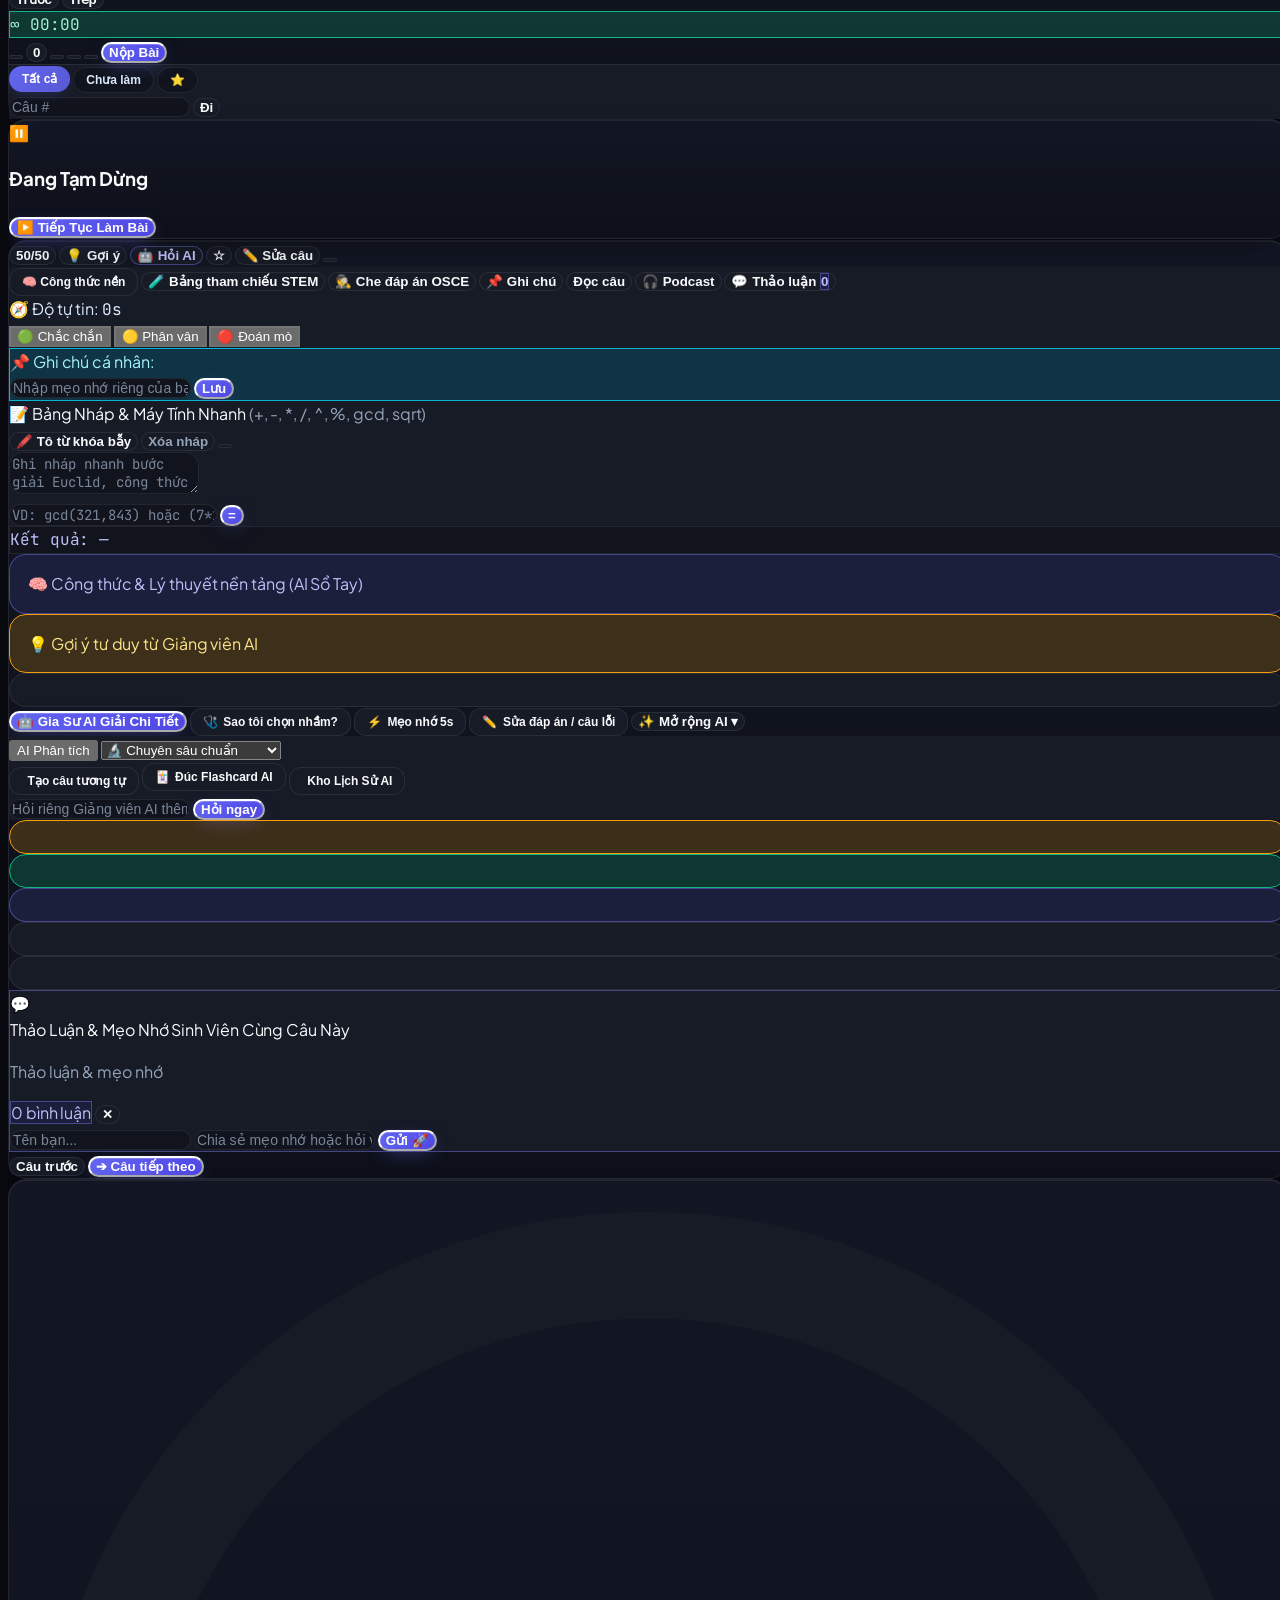
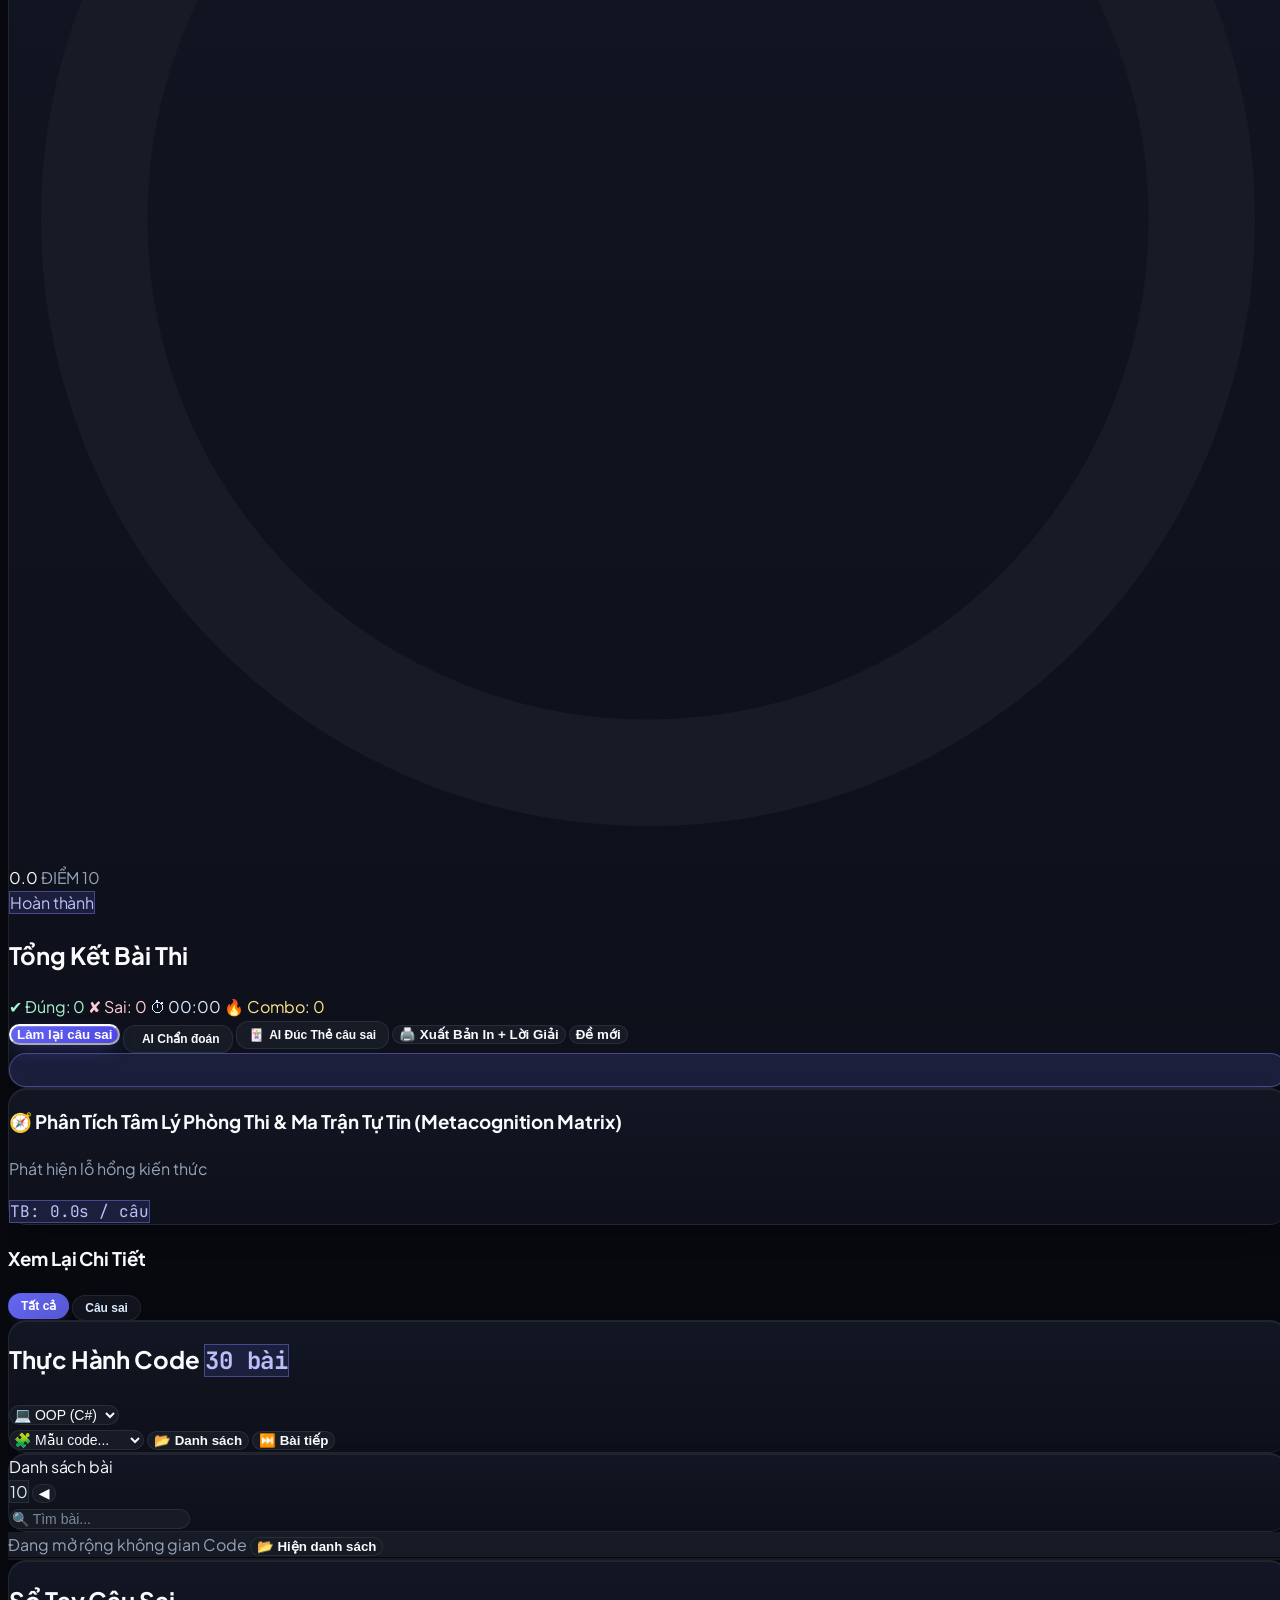
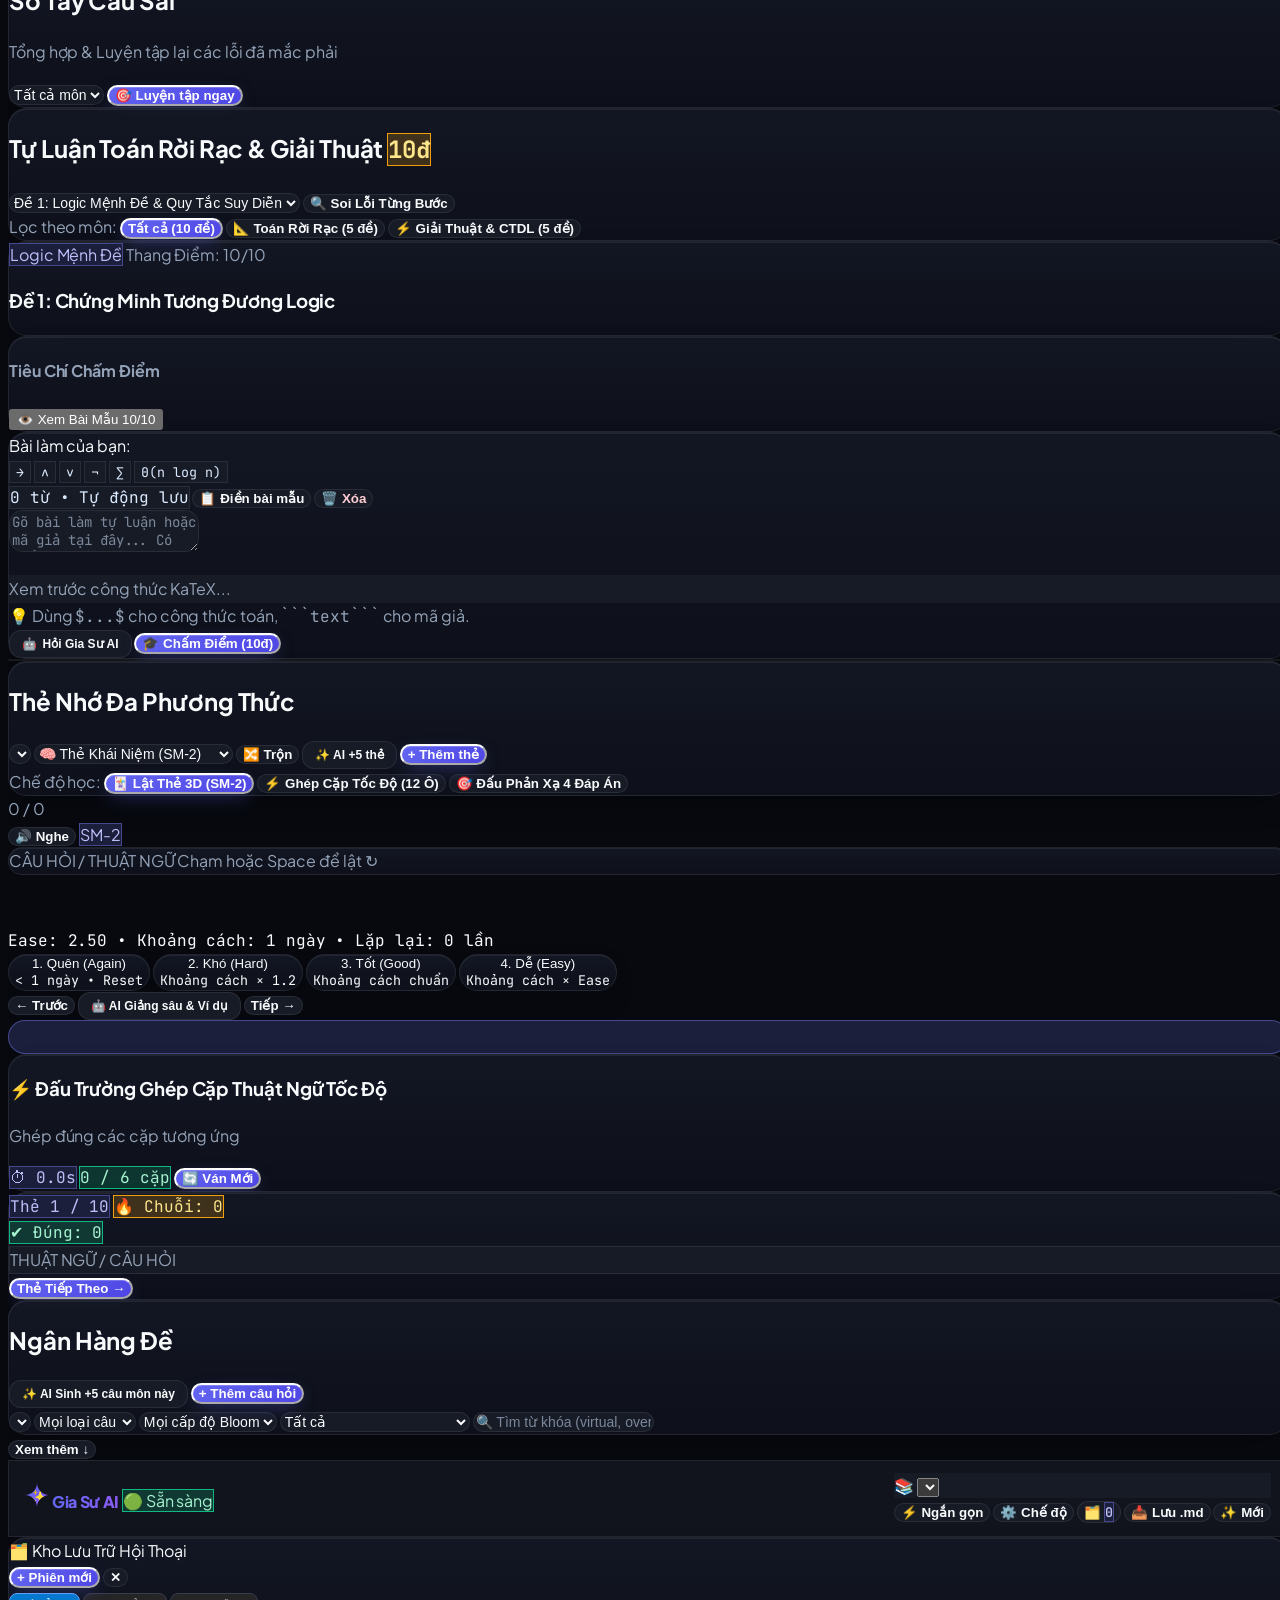
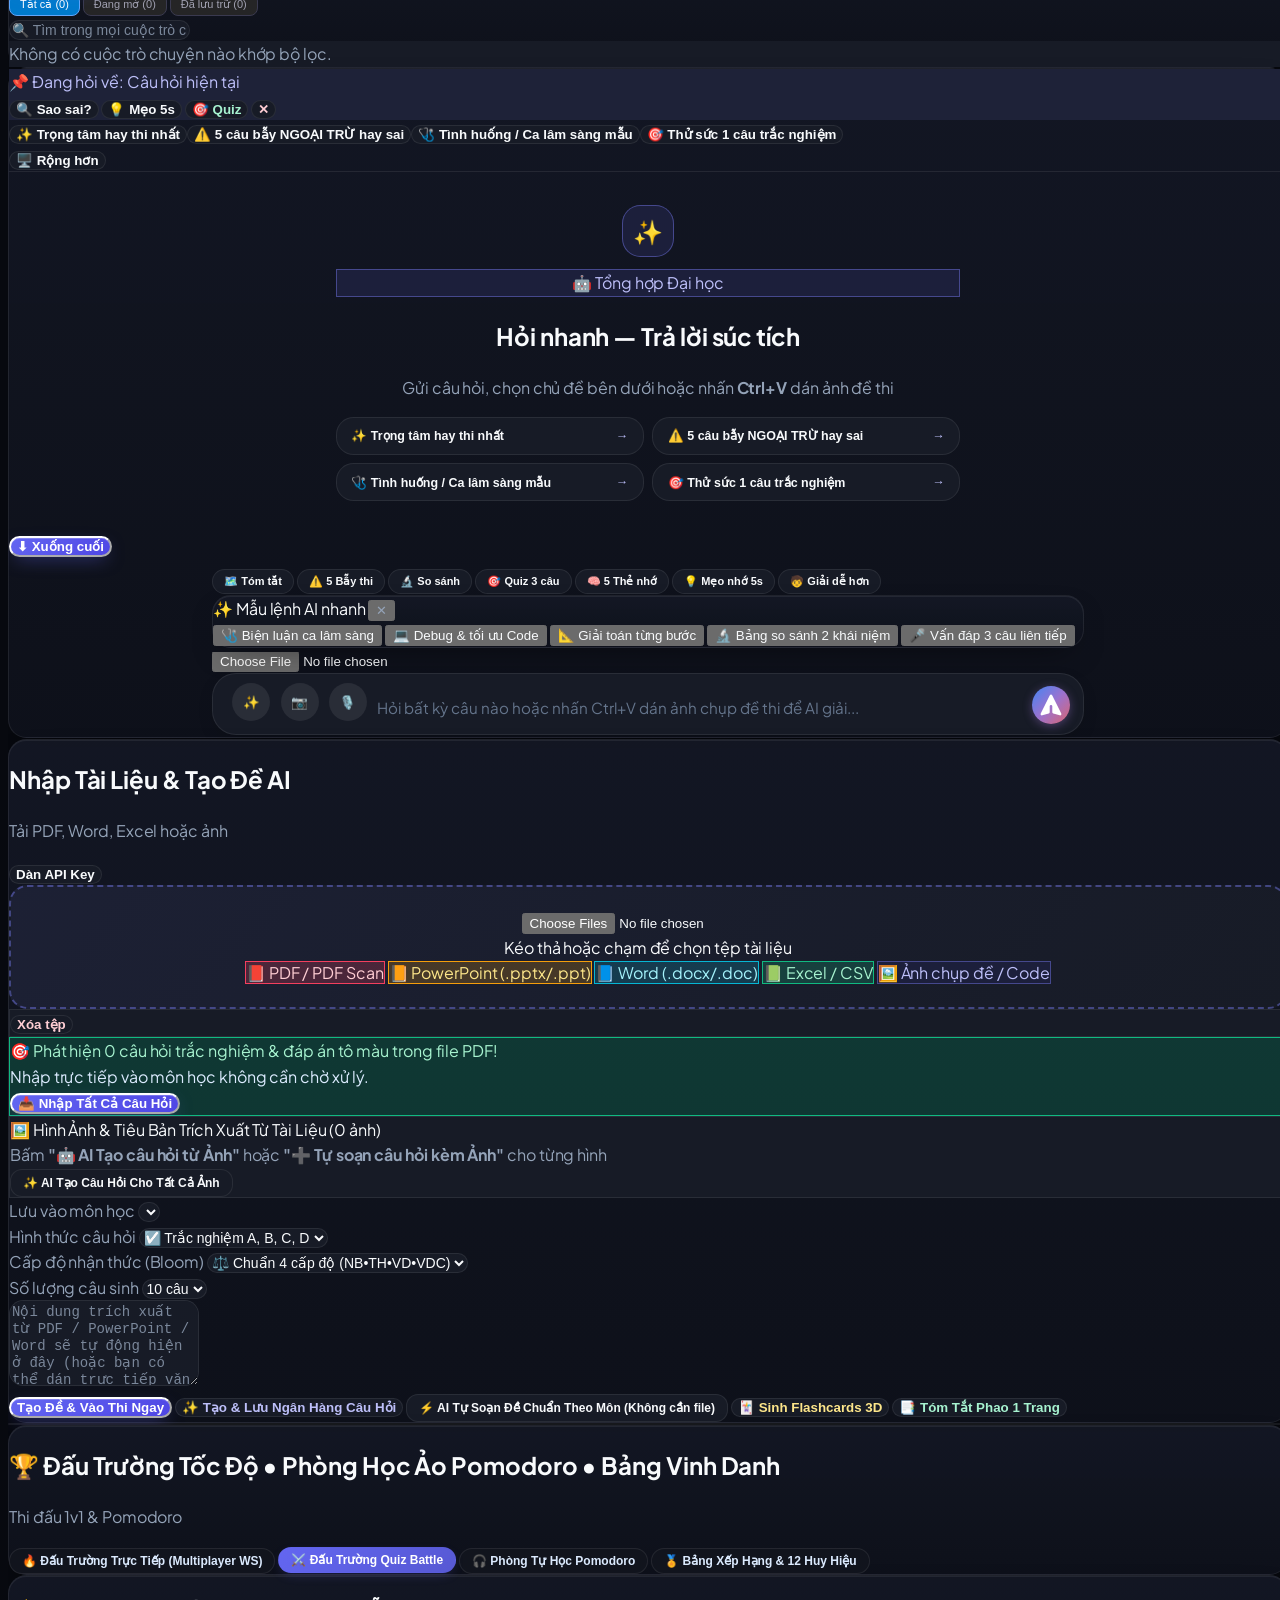
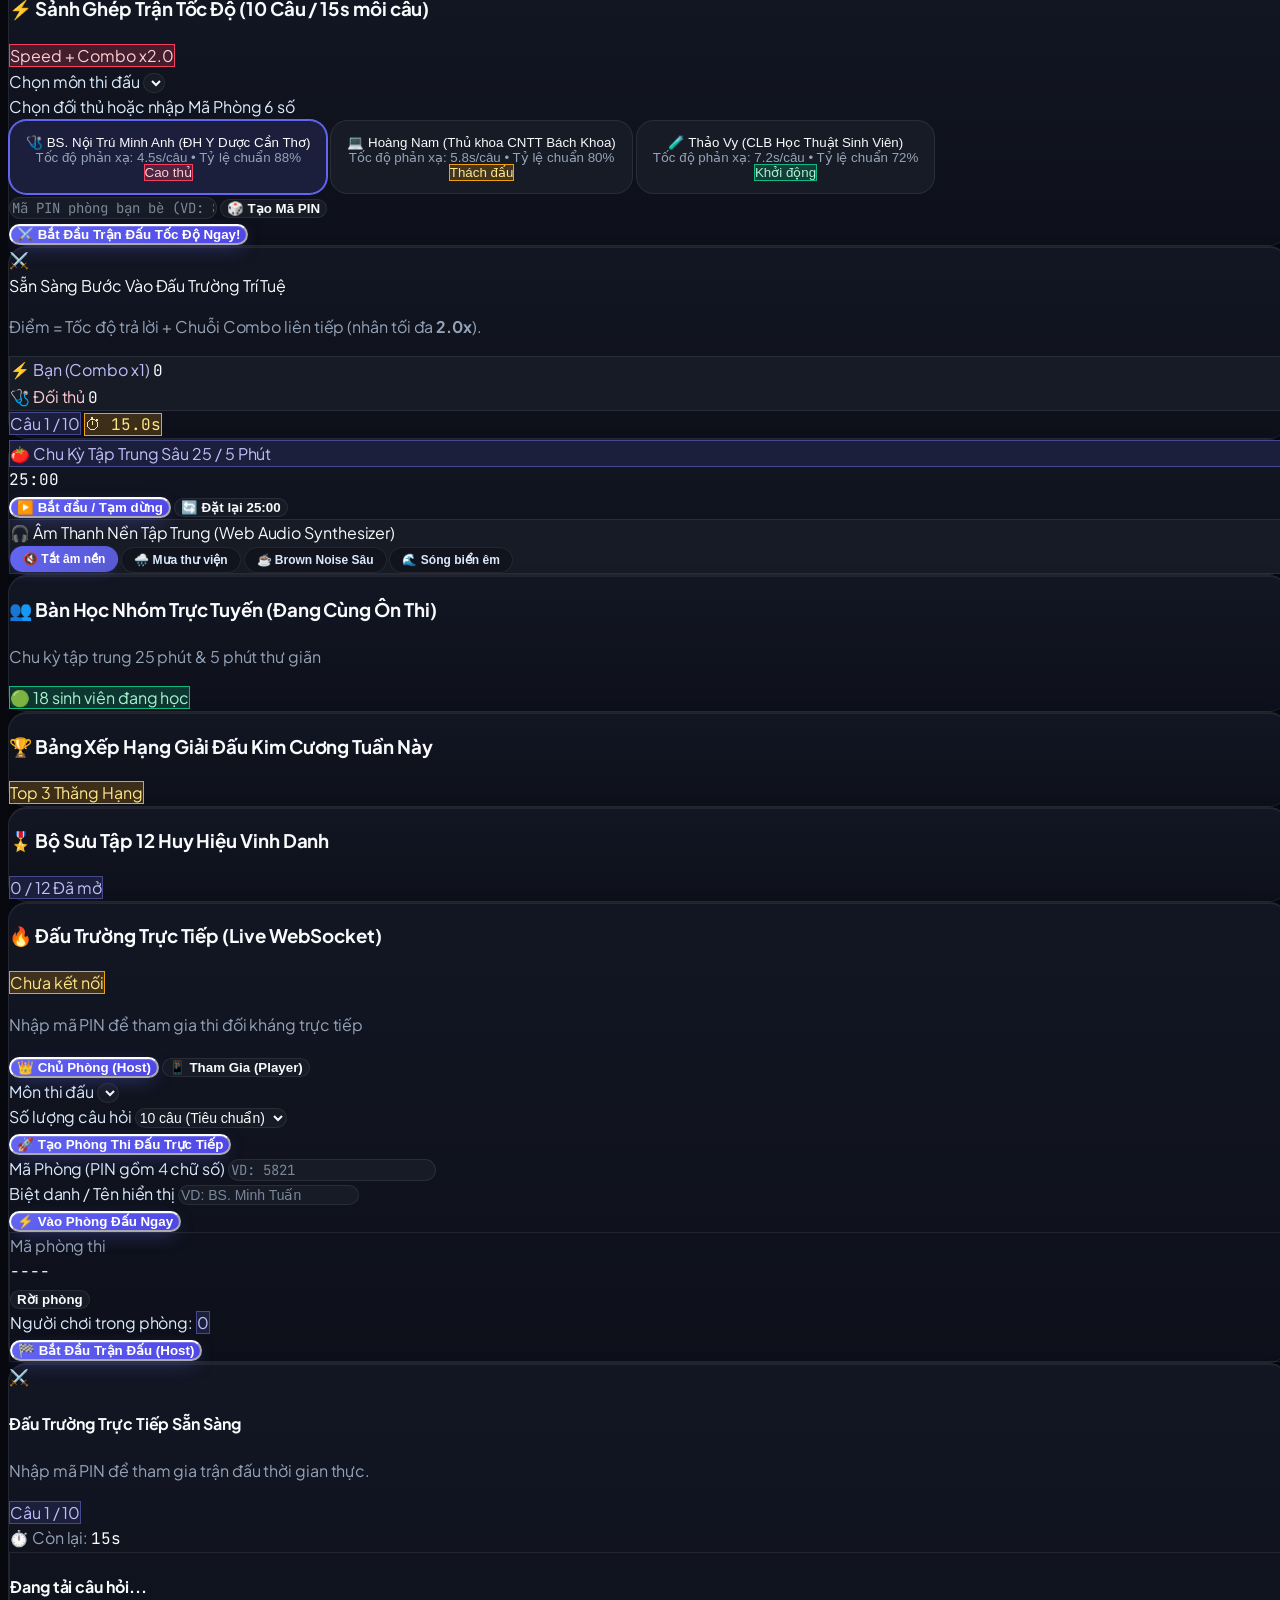
==== commit e74c363a: "v71.0: Autonomous Mastery OS Revolution (Unseen-First Coverage Engine, 3-Stage Study Autopilot, Omni" ====
--- a/static/index.html
+++ b/static/index.html
@@ -76,7 +76,7 @@
   <script defer src="https://cdn.jsdelivr.net/npm/canvas-confetti@1.9.2/dist/confetti.browser.min.js"></script>
   <script defer src="https://cdn.jsdelivr.net/npm/qrcode-generator@1.4.4/qrcode.min.js"></script>
 
-  <link rel="stylesheet" href="/static/style.css?v=69.0" />
+  <link rel="stylesheet" href="/static/style.css?v=71.0" />
   <link rel="stylesheet" href="/static/minimal.css?v=54.1" />
   <!-- Non-blocking Monaco Editor CDN (Loaded on demand for Code IDE) -->
   <link rel="stylesheet" data-name="vs/editor/editor.main" href="https://cdnjs.cloudflare.com/ajax/libs/monaco-editor/0.45.0/min/vs/editor/editor.main.min.css" media="print" onload="this.media='all'">
@@ -252,11 +252,22 @@
             </h1>
             <p id="hero-subject-desc" class="hidden"></p>
             <div class="space-y-2">
-              <!-- Primary Study Actions (4 core buttons — single crisp row on desktop) -->
+              <!-- Primary Study Actions (5 crisp high-impact actions) -->
               <div class="flex flex-wrap items-center gap-1.5 sm:gap-2">
                 <button id="hero-btn-start-exam" onclick="startExamForActiveSubject()"
                   class="btn-primary px-3.5 py-2 rounded-xl font-bold text-xs flex items-center gap-1.5 whitespace-nowrap">
-                  <i data-lucide="play" class="w-3.5 h-3.5 shrink-0"></i> <span id="hero-start-exam-text" class="max-w-[160px] truncate">Vào thi</span>
+                  <i data-lucide="play" class="w-3.5 h-3.5 shrink-0"></i> <span id="hero-start-exam-text" class="max-w-[150px] truncate">Vào thi</span>
+                </button>
+                <button onclick="openAutopilotSessionModal()"
+                  class="btn-soft px-3 py-2 rounded-xl font-bold text-xs flex items-center gap-1.5 whitespace-nowrap border"
+                  style="border-color: var(--brand-border); color: var(--brand-text);"
+                  title="Phiên học tự động 3 chặng: Thẻ nhớ → Câu mới &amp; lỗ hổng → Phản xạ bẫy thi">
+                  <span>🚀</span> Học tự động
+                </button>
+                <button onclick="startUnseenSubjectDrill()"
+                  class="btn-soft px-3 py-2 rounded-xl font-semibold text-xs flex items-center gap-1.5 whitespace-nowrap"
+                  title="Chỉ lấy các câu chưa từng làm để phủ kín 100% ngân hàng đề">
+                  <span>🆕</span> Câu mới <span id="hero-unseen-badge" class="font-mono text-[10px] txt-emerald font-extrabold"></span>
                 </button>
                 <button onclick="startAdaptiveSmartExam()"
                   class="btn-soft px-3 py-2 rounded-xl font-semibold text-xs flex items-center gap-1.5 whitespace-nowrap"
@@ -267,11 +278,6 @@
                   class="btn-soft px-3 py-2 rounded-xl font-semibold text-xs flex items-center gap-1.5 whitespace-nowrap"
                   title="Ôn cấp tốc các câu từng làm sai">
                   <i data-lucide="target" class="w-3.5 h-3.5 text-rose-400 shrink-0"></i> Điểm yếu
-                </button>
-                <button onclick="openSpeedBlitz60Modal()"
-                  class="btn-soft px-3 py-2 rounded-xl font-semibold text-xs flex items-center gap-1.5 whitespace-nowrap"
-                  title="Thử thách phản xạ nhanh 60 giây tích điểm Combo">
-                  <i data-lucide="zap" class="w-3.5 h-3.5 text-amber-400 shrink-0"></i> Blitz 60s
                 </button>
               </div>
             </div>
@@ -878,6 +884,20 @@
 
         <!-- Quick Launch Controls (Zero-Scroll Exam Start) -->
         <div class="p-4 sm:p-5 rounded-2xl space-y-4" style="background-color: var(--bg-subtle); border: 1px solid var(--border);">
+          <!-- v71.0 Bank Coverage & Unseen Pool Filter Strip -->
+          <div id="exam-coverage-bar" class="flex flex-wrap items-center justify-between gap-2.5 pb-3 border-b text-xs" style="border-color: var(--border);">
+            <div class="flex items-center gap-2 flex-wrap">
+              <span class="font-extrabold txt-main">Độ phủ đề:</span>
+              <span id="exam-cov-pct" class="badge-brand px-2 py-0.5 rounded-full font-mono font-extrabold text-[11px]">0%</span>
+              <span id="exam-cov-detail" class="text-[11px] font-mono txt-muted">🆕 Chưa làm: -- • 🟢 Đã vững: 0</span>
+            </div>
+            <div class="flex items-center gap-1.5 flex-wrap" id="exam-pool-filter-pills">
+              <button type="button" onclick="setExamQuestionPoolFilter('all')" data-qpool="all" class="preset-pill active !py-1 !px-2.5 !text-xs">📚 Tất cả</button>
+              <button type="button" onclick="setExamQuestionPoolFilter('unseen')" data-qpool="unseen" class="preset-pill !py-1 !px-2.5 !text-xs">🆕 Chưa làm</button>
+              <button type="button" onclick="setExamQuestionPoolFilter('weak')" data-qpool="weak" class="preset-pill !py-1 !px-2.5 !text-xs">🔴 Hay sai / Chưa vững</button>
+            </div>
+          </div>
+
           <div class="grid grid-cols-1 lg:grid-cols-12 gap-4 items-end">
             <div class="lg:col-span-6 space-y-1.5">
               <div class="flex items-center justify-between">
@@ -8010,6 +8030,19 @@
           </button>
         </div>
 
+        <!-- 2B. v71.0 Zero-Loss Portable Backup File (.json) -->
+        <div class="p-3 rounded-2xl border flex flex-wrap items-center justify-between gap-2" style="background-color: var(--bg-subtle); border-color: var(--border);">
+          <div class="min-w-0">
+            <div class="font-extrabold txt-main">💾 Sao lưu dự phòng toàn bộ (.json)</div>
+            <div class="text-[11px] txt-muted">Lưu &amp; khôi phục mọi bài thi, độ phủ đề, câu sai, ghi chú</div>
+          </div>
+          <div class="flex items-center gap-1.5 shrink-0">
+            <input type="file" id="vault-json-import-input" accept=".json,application/json" class="hidden" onchange="importFullVaultBackupJson(this.files)" />
+            <button type="button" onclick="exportFullVaultBackupJson()" class="btn-soft px-2.5 py-1.5 text-[11px] font-bold rounded-lg">⬇ Tải file</button>
+            <button type="button" onclick="document.getElementById('vault-json-import-input')?.click()" class="btn-soft px-2.5 py-1.5 text-[11px] font-bold rounded-lg txt-brand">📂 Khôi phục</button>
+          </div>
+        </div>
+
         <!-- 3. Active Drafts Ready to Resume Across Devices -->
         <div class="space-y-2">
           <div class="font-extrabold txt-main flex items-center justify-between">
@@ -8471,6 +8504,31 @@
   </div>
 
   <!-- =====================================================================
+       v71.0 AUTONOMOUS 3-STAGE STUDY AUTOPILOT MODAL
+       ===================================================================== -->
+  <div id="modal-autopilot-session" class="hidden fixed inset-0 z-[108] modal-backdrop flex items-center justify-center p-3 sm:p-4" onclick="if(event.target===this) closeAutopilotSessionModal()">
+    <div class="uni-card w-full max-w-2xl max-h-[92dvh] flex flex-col overflow-hidden shadow-2xl border" style="border-color: var(--brand-border);">
+      <div class="px-4 sm:px-5 py-3 border-b flex items-center justify-between gap-2 shrink-0" style="border-color: var(--border);">
+        <div class="flex items-center gap-2 min-w-0">
+          <span class="text-lg">🚀</span>
+          <h3 class="text-sm sm:text-base font-extrabold txt-main truncate">Học Tự Động 3 Chặng</h3>
+          <span id="ap-stage-pill" class="badge-brand text-[10px] px-2 py-0.5 rounded-full font-mono font-bold shrink-0">Chặng 1/3</span>
+        </div>
+        <button type="button" onclick="closeAutopilotSessionModal()" class="btn-soft w-8 h-8 p-0 text-xs font-bold flex items-center justify-center rounded-xl shrink-0">✕</button>
+      </div>
+
+      <!-- 3-Stage Stepper Bar -->
+      <div class="px-4 sm:px-5 py-2 border-b grid grid-cols-3 gap-2 text-[11px] font-bold text-center" style="background: var(--bg-subtle); border-color: var(--border);">
+        <div id="ap-step-1" class="py-1 rounded-lg txt-brand" style="background: color-mix(in srgb, var(--brand) 14%, transparent);">① Thẻ nhớ</div>
+        <div id="ap-step-2" class="py-1 rounded-lg txt-muted">② Phủ đề &amp; Lỗ hổng</div>
+        <div id="ap-step-3" class="py-1 rounded-lg txt-muted">③ Phản xạ 12s</div>
+      </div>
+
+      <div id="ap-body" class="p-4 sm:p-5 overflow-y-auto space-y-4 flex-1 text-xs"></div>
+    </div>
+  </div>
+
+  <!-- =====================================================================
        v56.0 OVERLAY 3: PRIVACY BLUR / QUICK SCREEN LOCK (Alt+L)
        ===================================================================== -->
   <div id="privacy-lock-overlay" class="hidden fixed inset-0 z-[120] flex items-center justify-center p-4"
@@ -8617,6 +8675,6 @@
     </div>
   </div>
 
-  <script src="/static/app.js?v=70.0"></script>
+  <script src="/static/app.js?v=71.0"></script>
 </body>
 </html>
--- a/static/style.css
+++ b/static/style.css
@@ -6446,6 +6446,7 @@
 }
 
 .modal-backdrop {
+  background: rgba(6, 9, 16, 0.76);
   backdrop-filter: blur(10px) saturate(130%) !important;
   -webkit-backdrop-filter: blur(10px) saturate(130%) !important;
 }
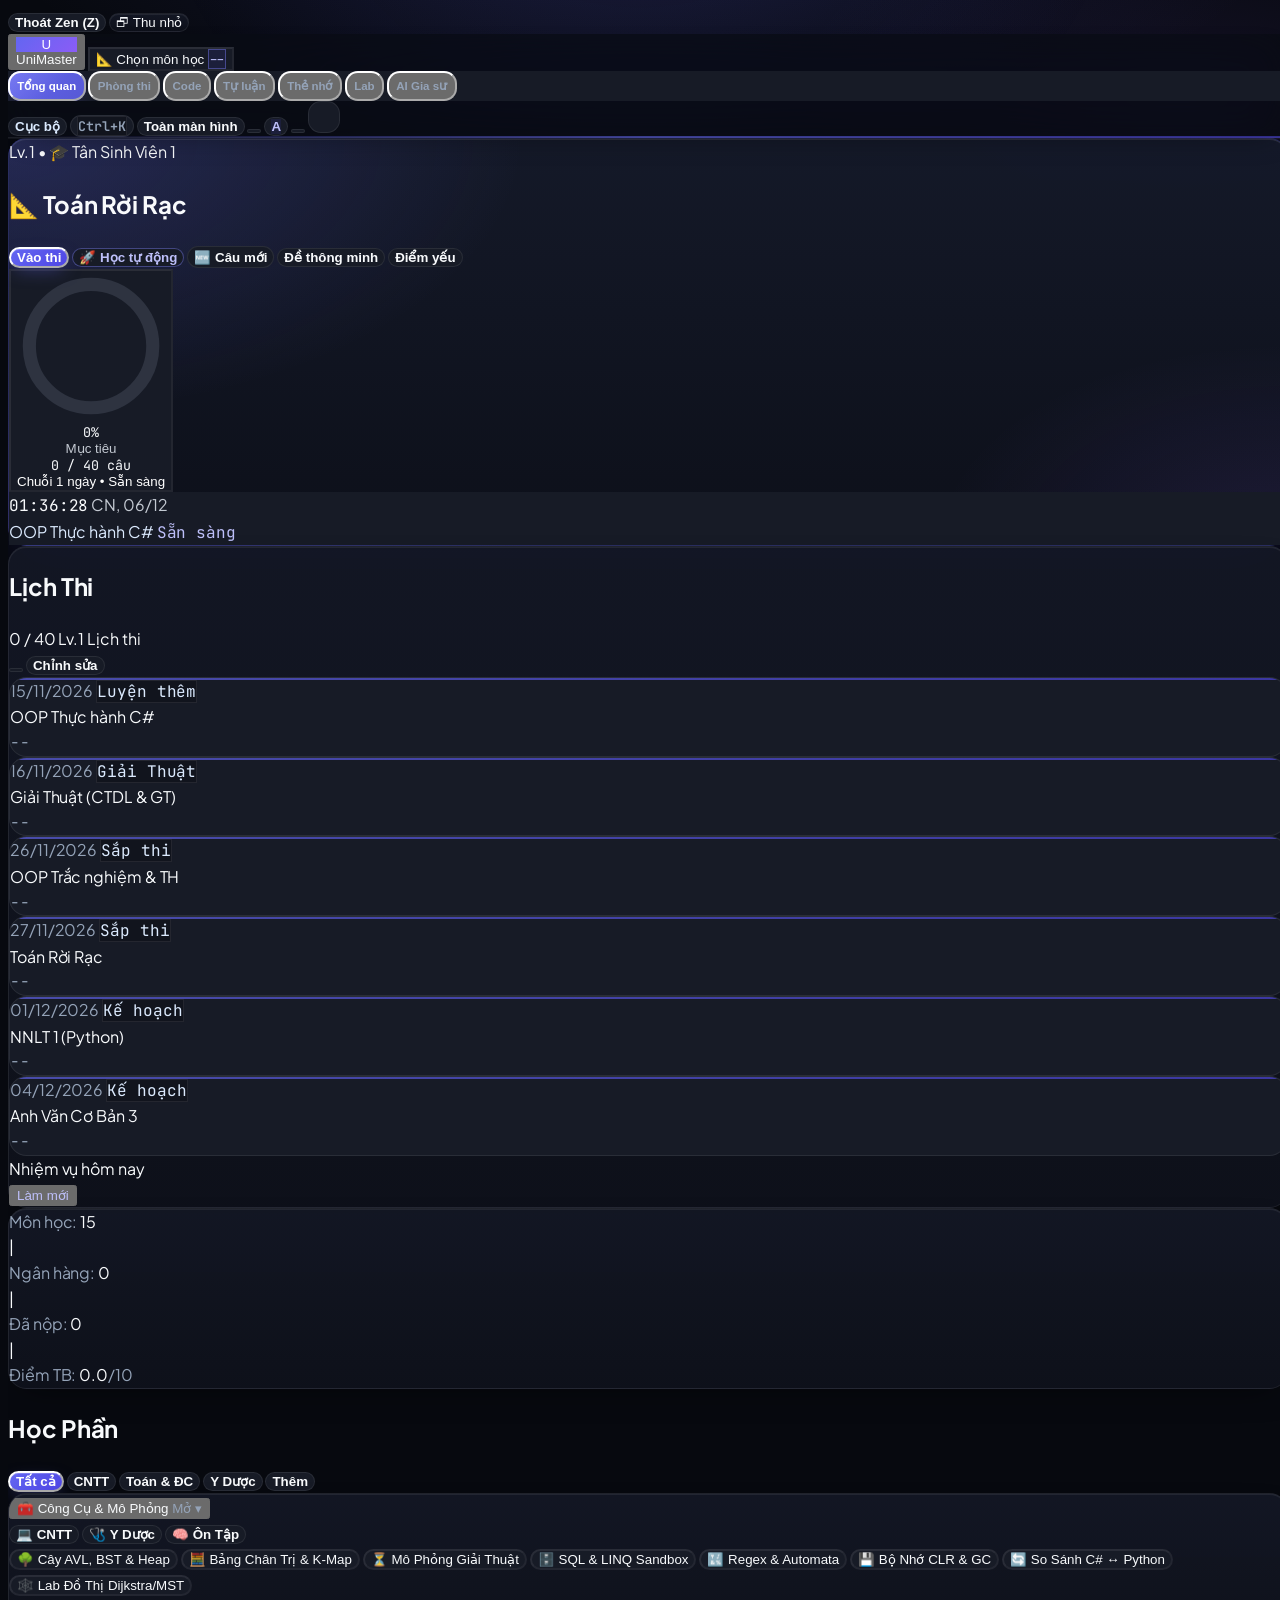
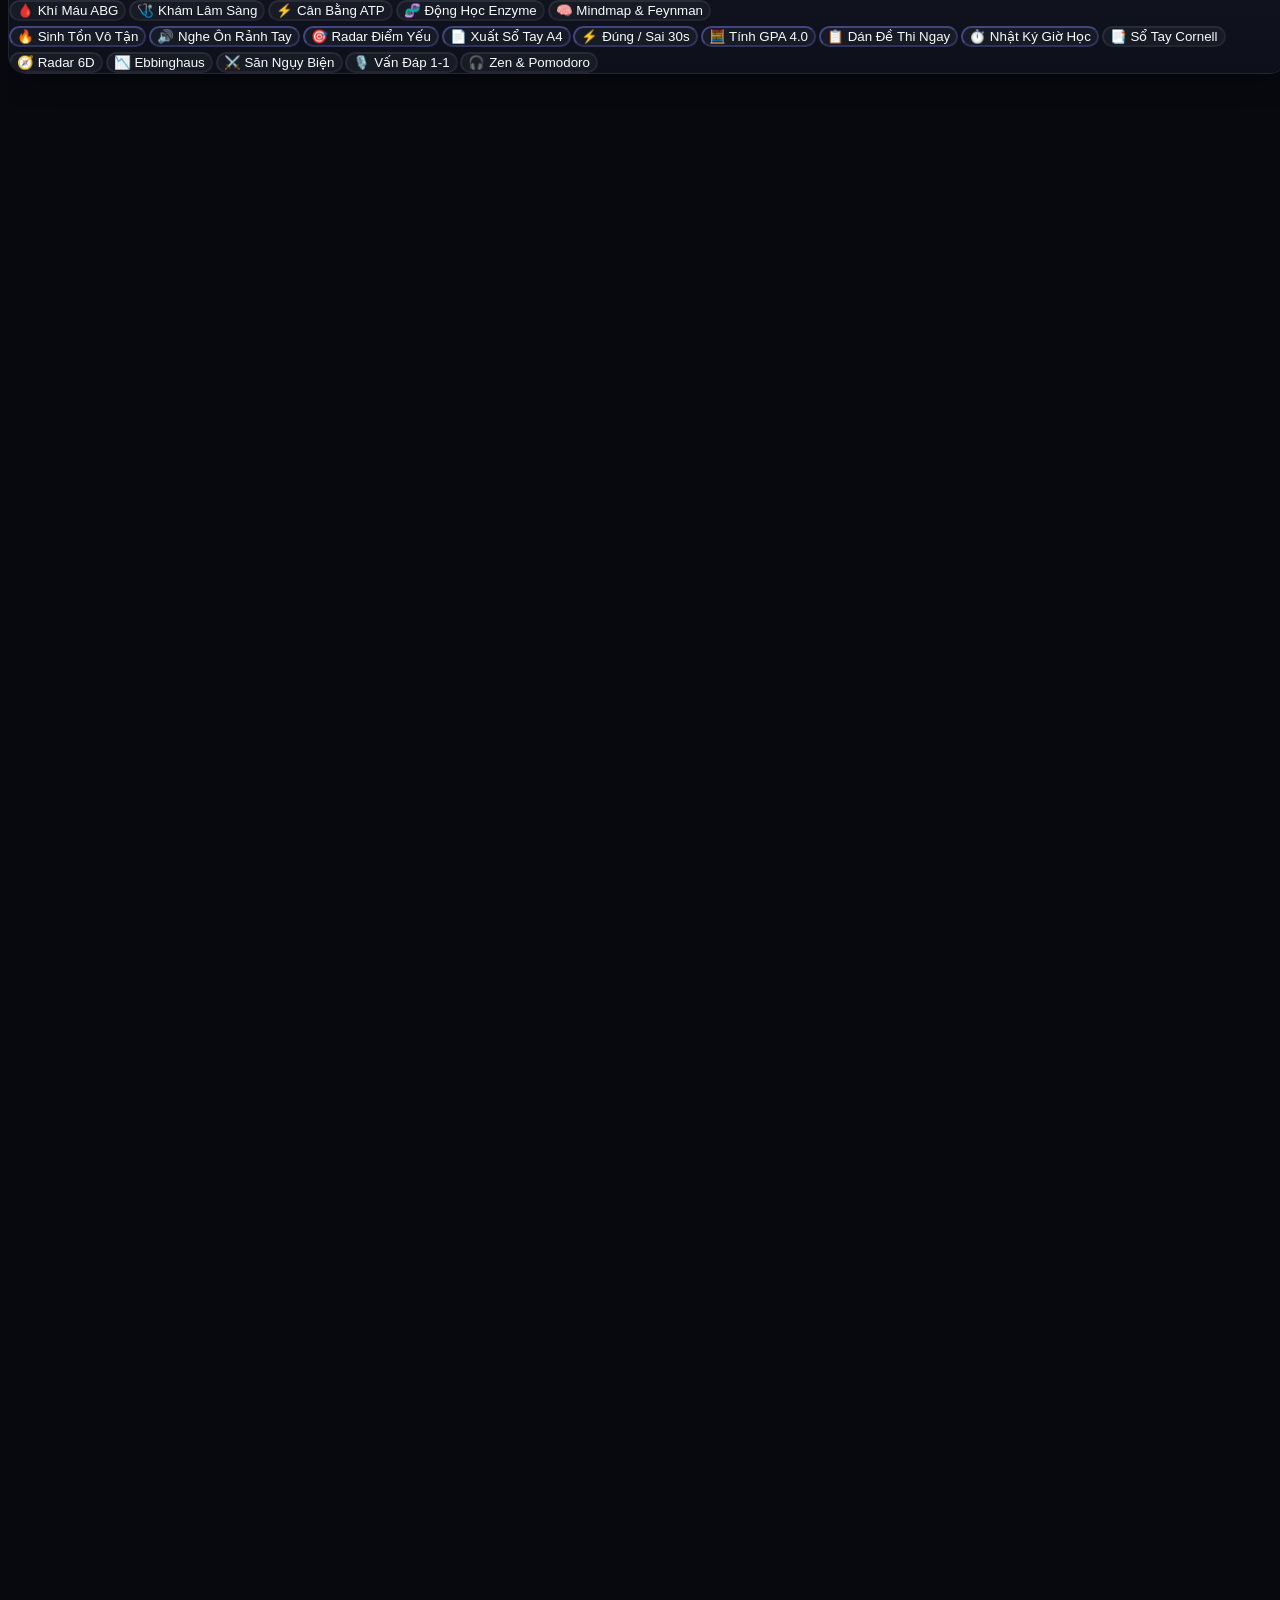
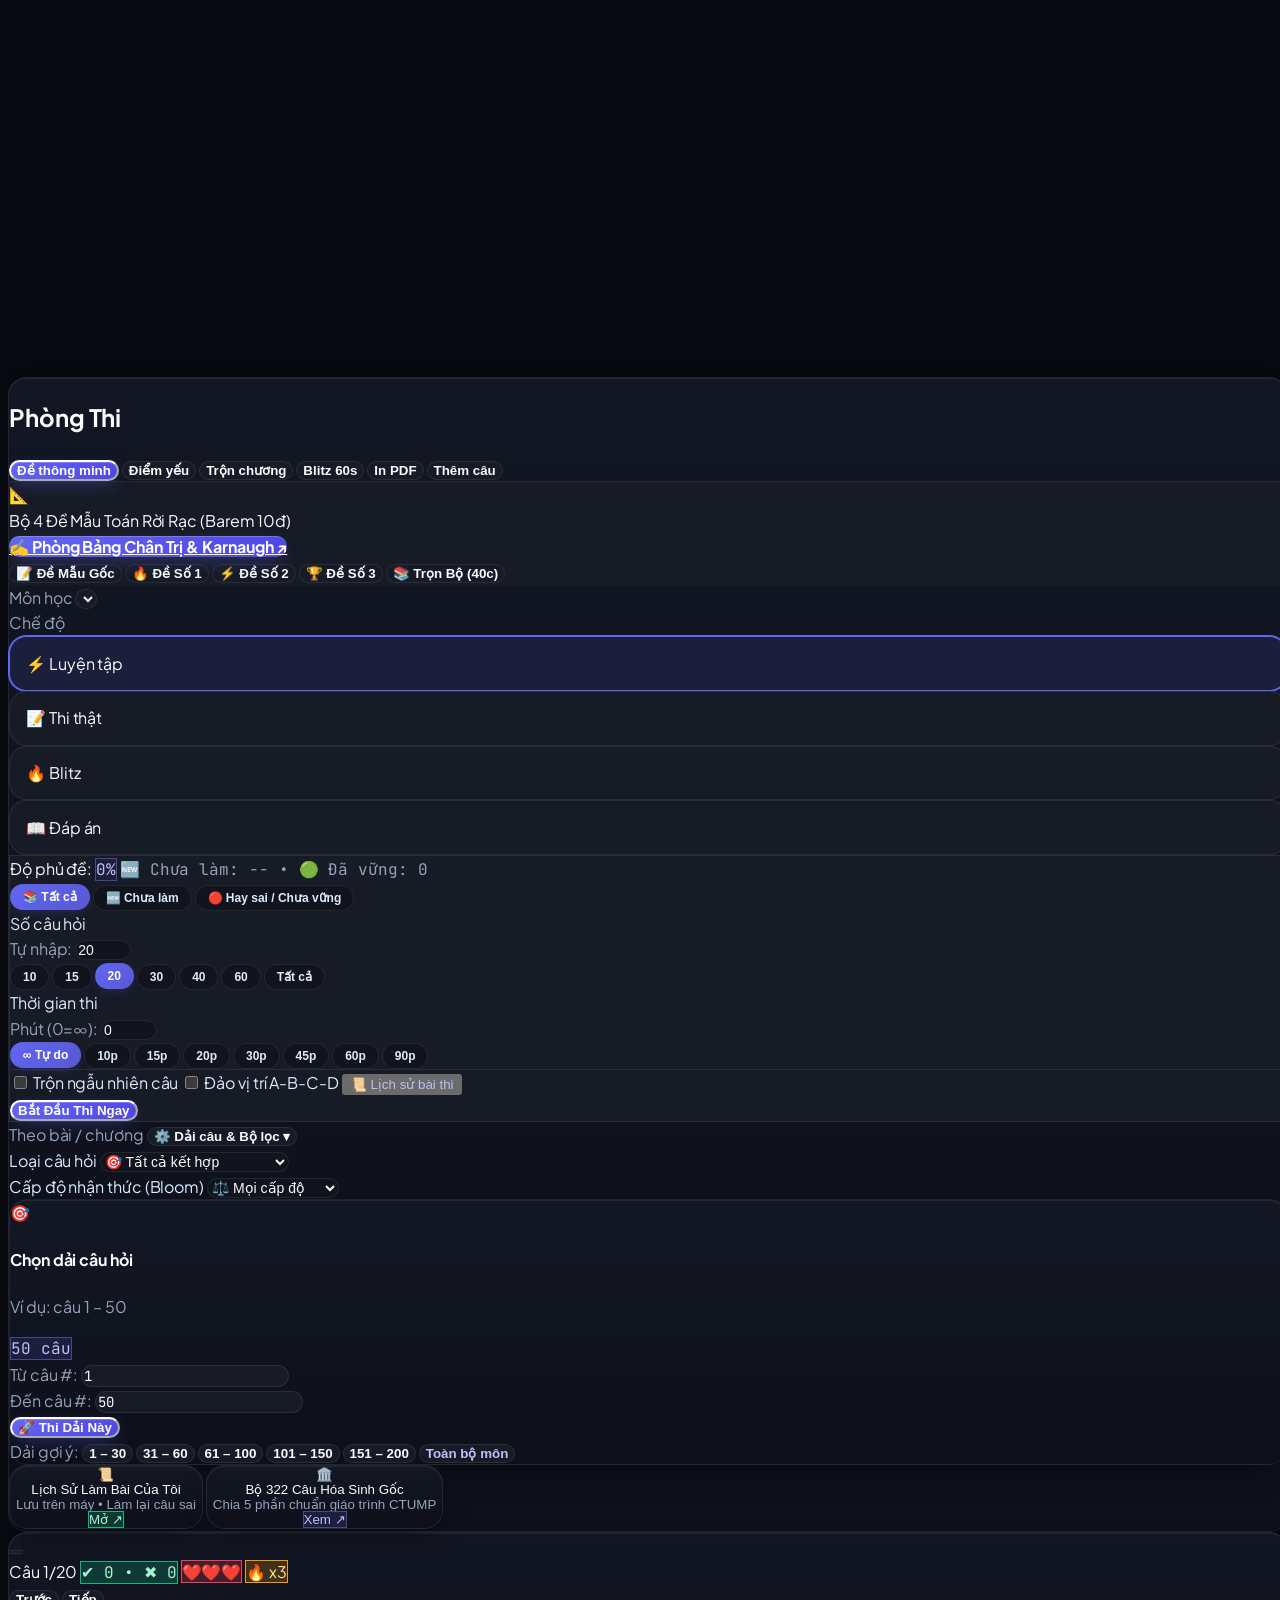
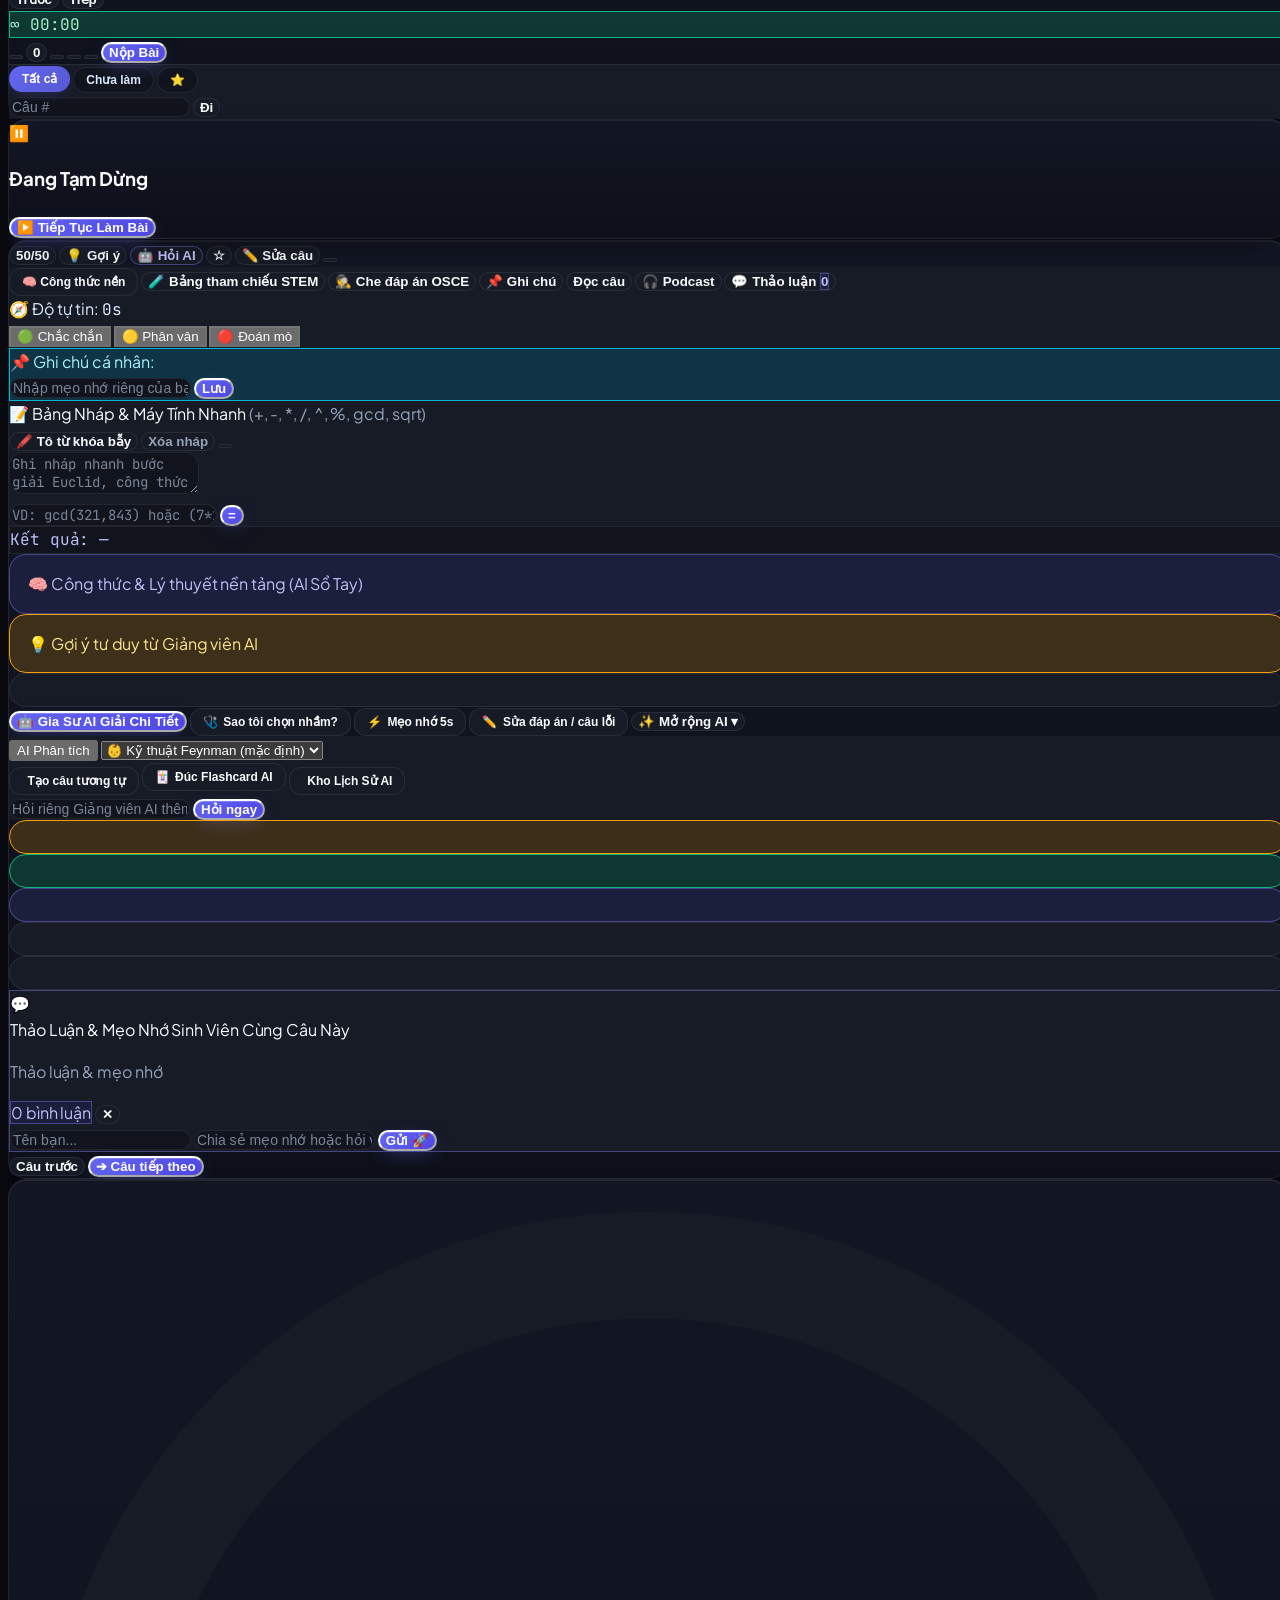
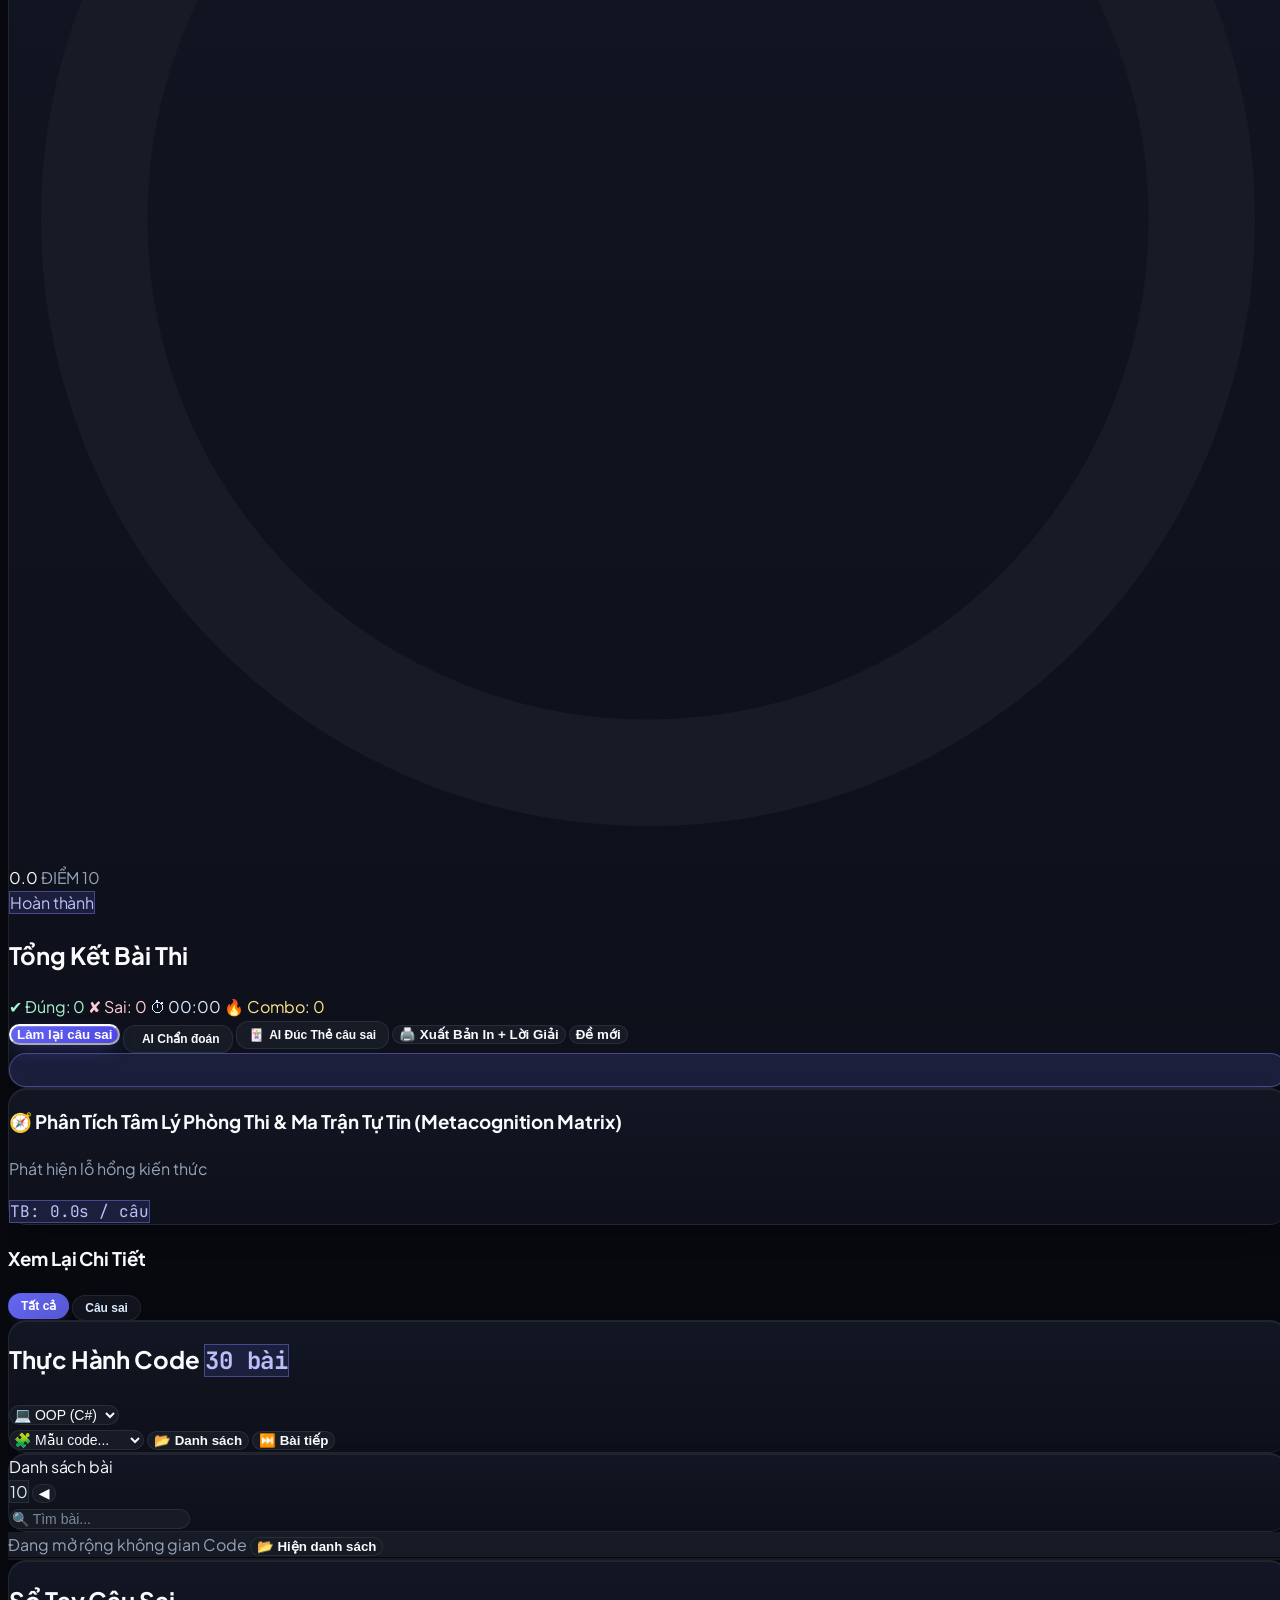
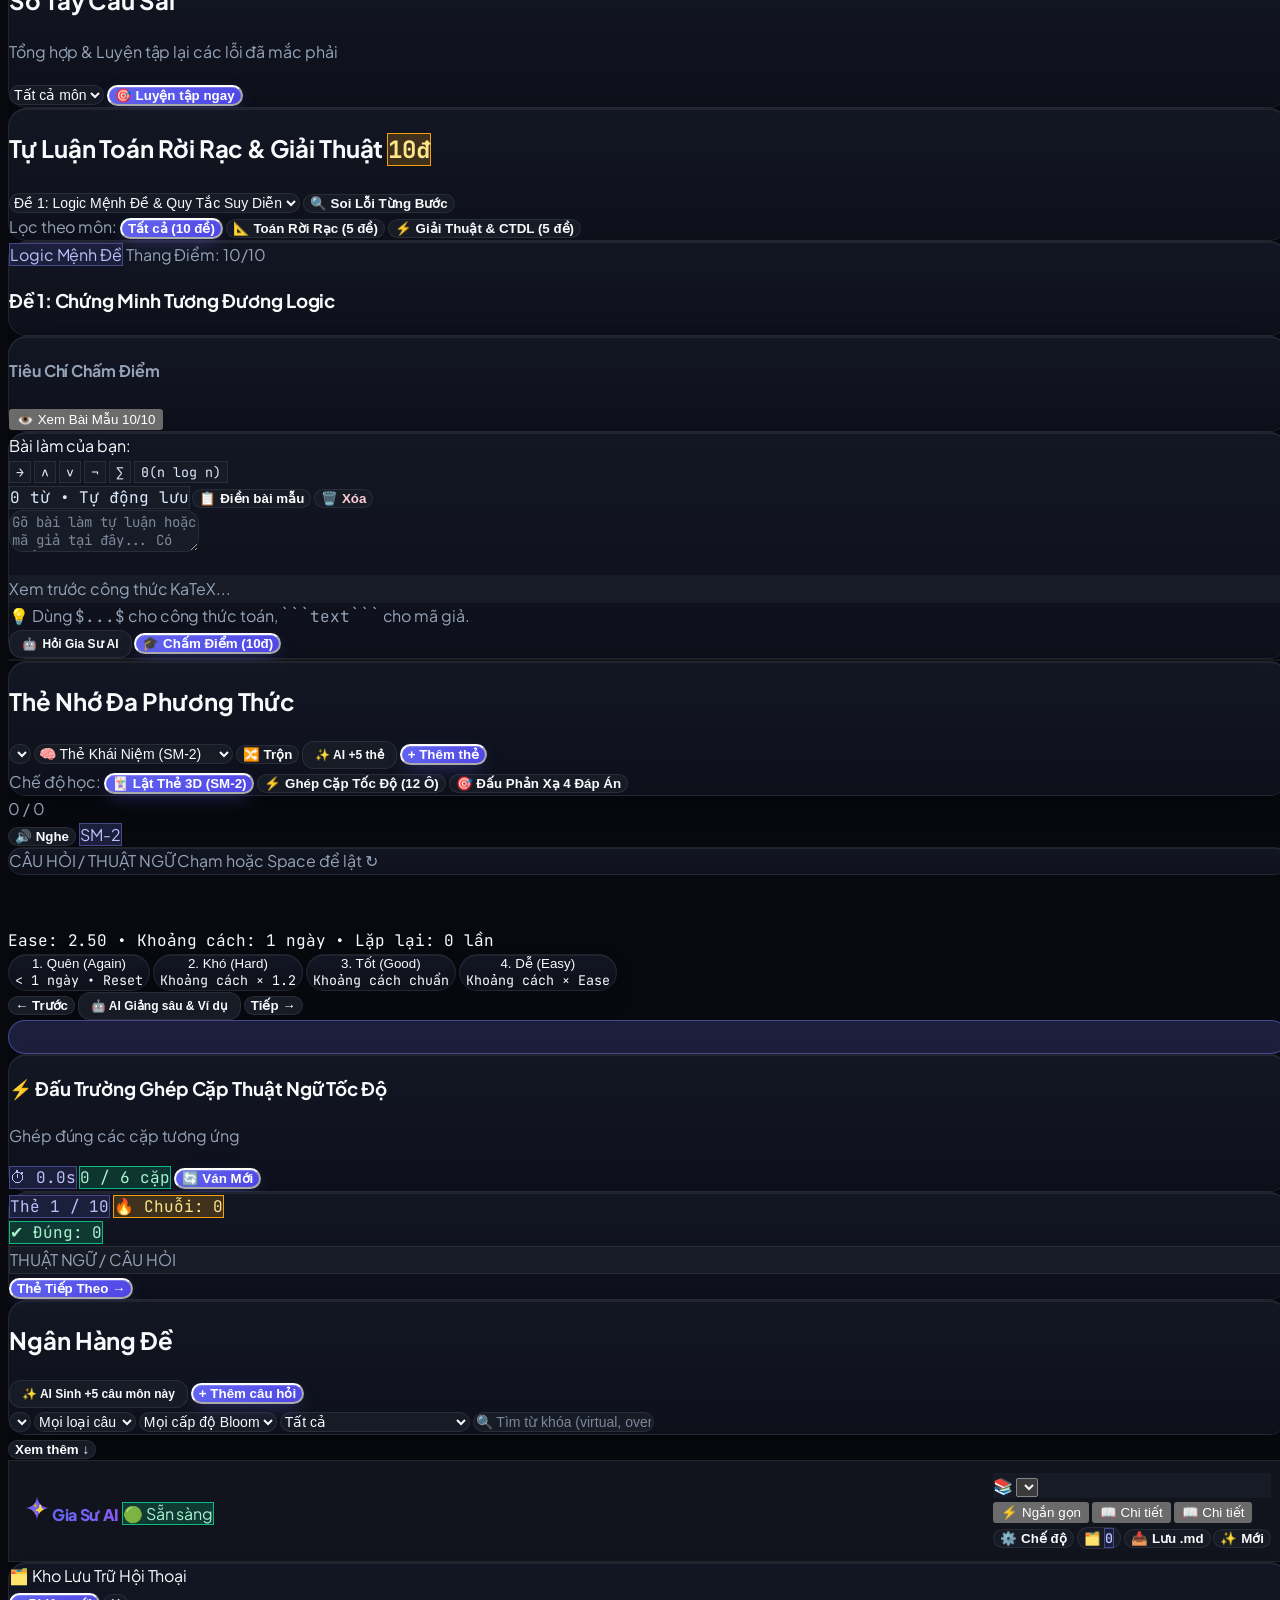
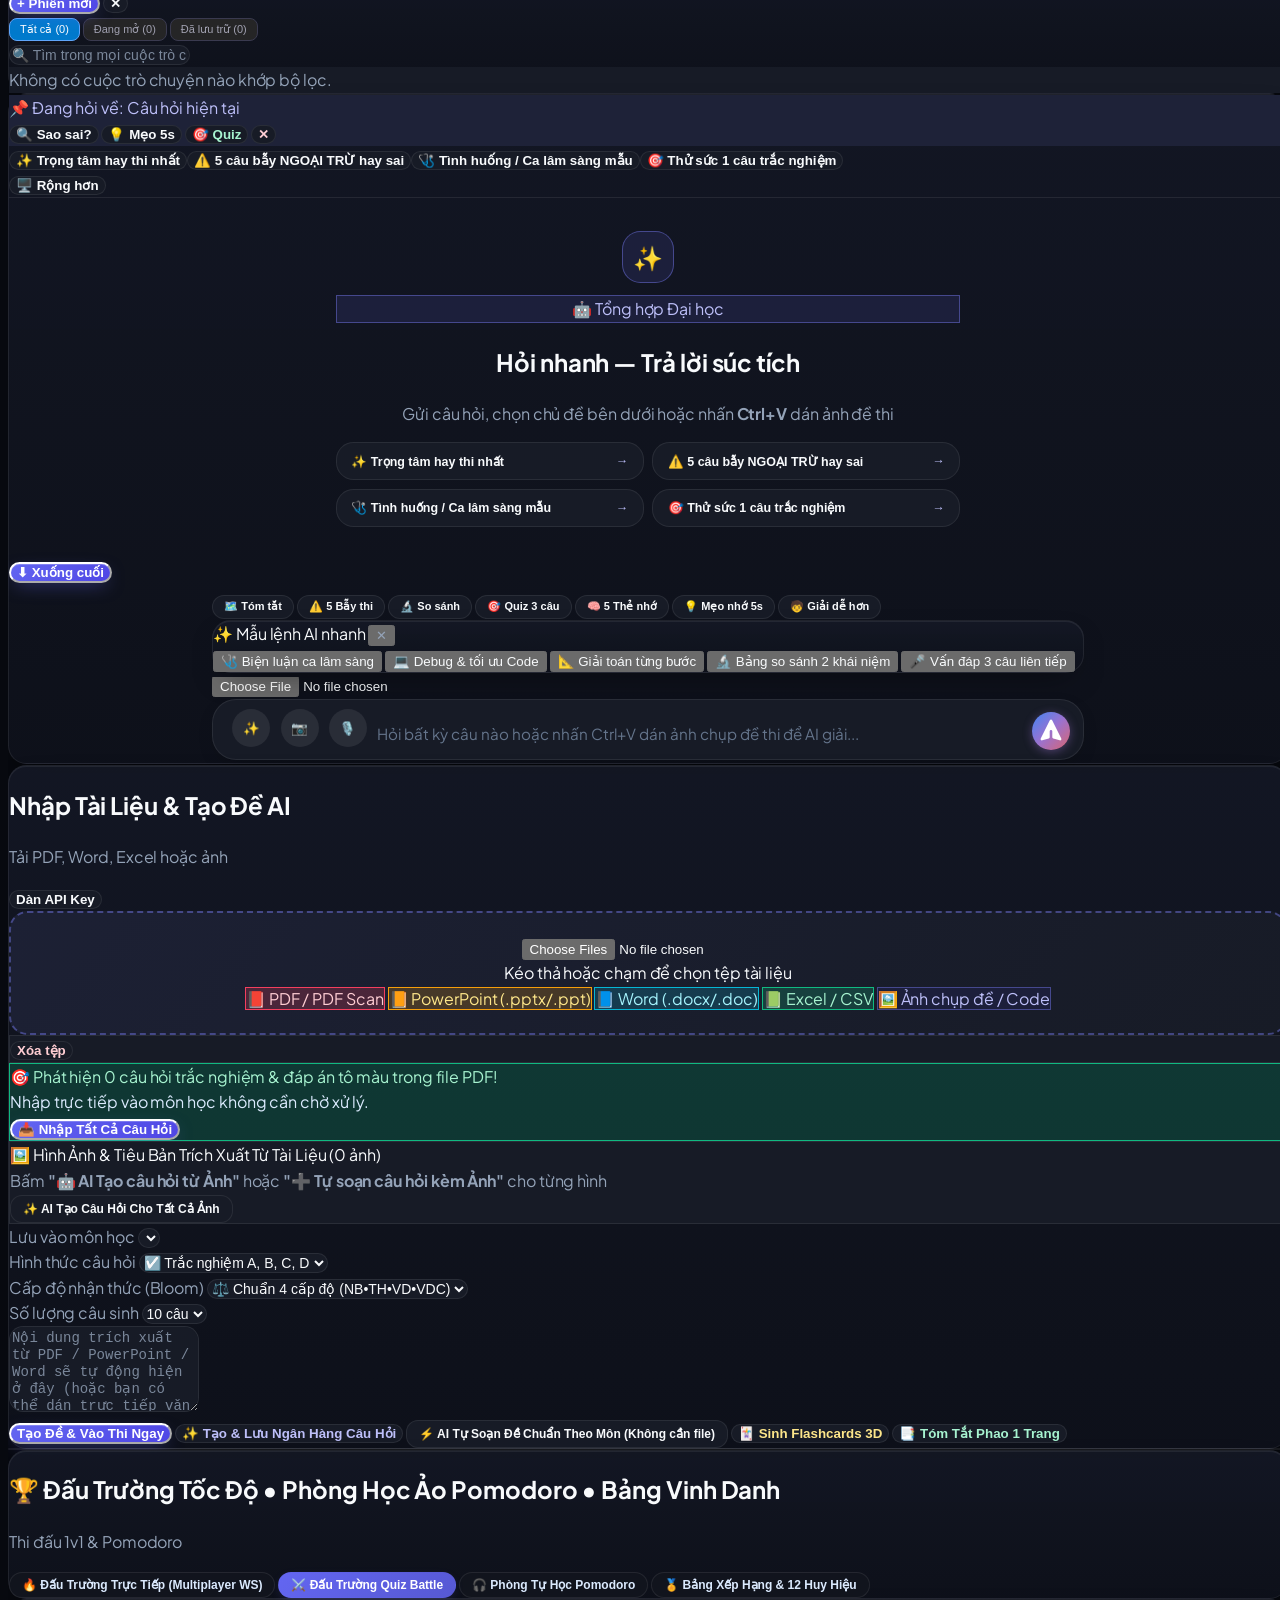
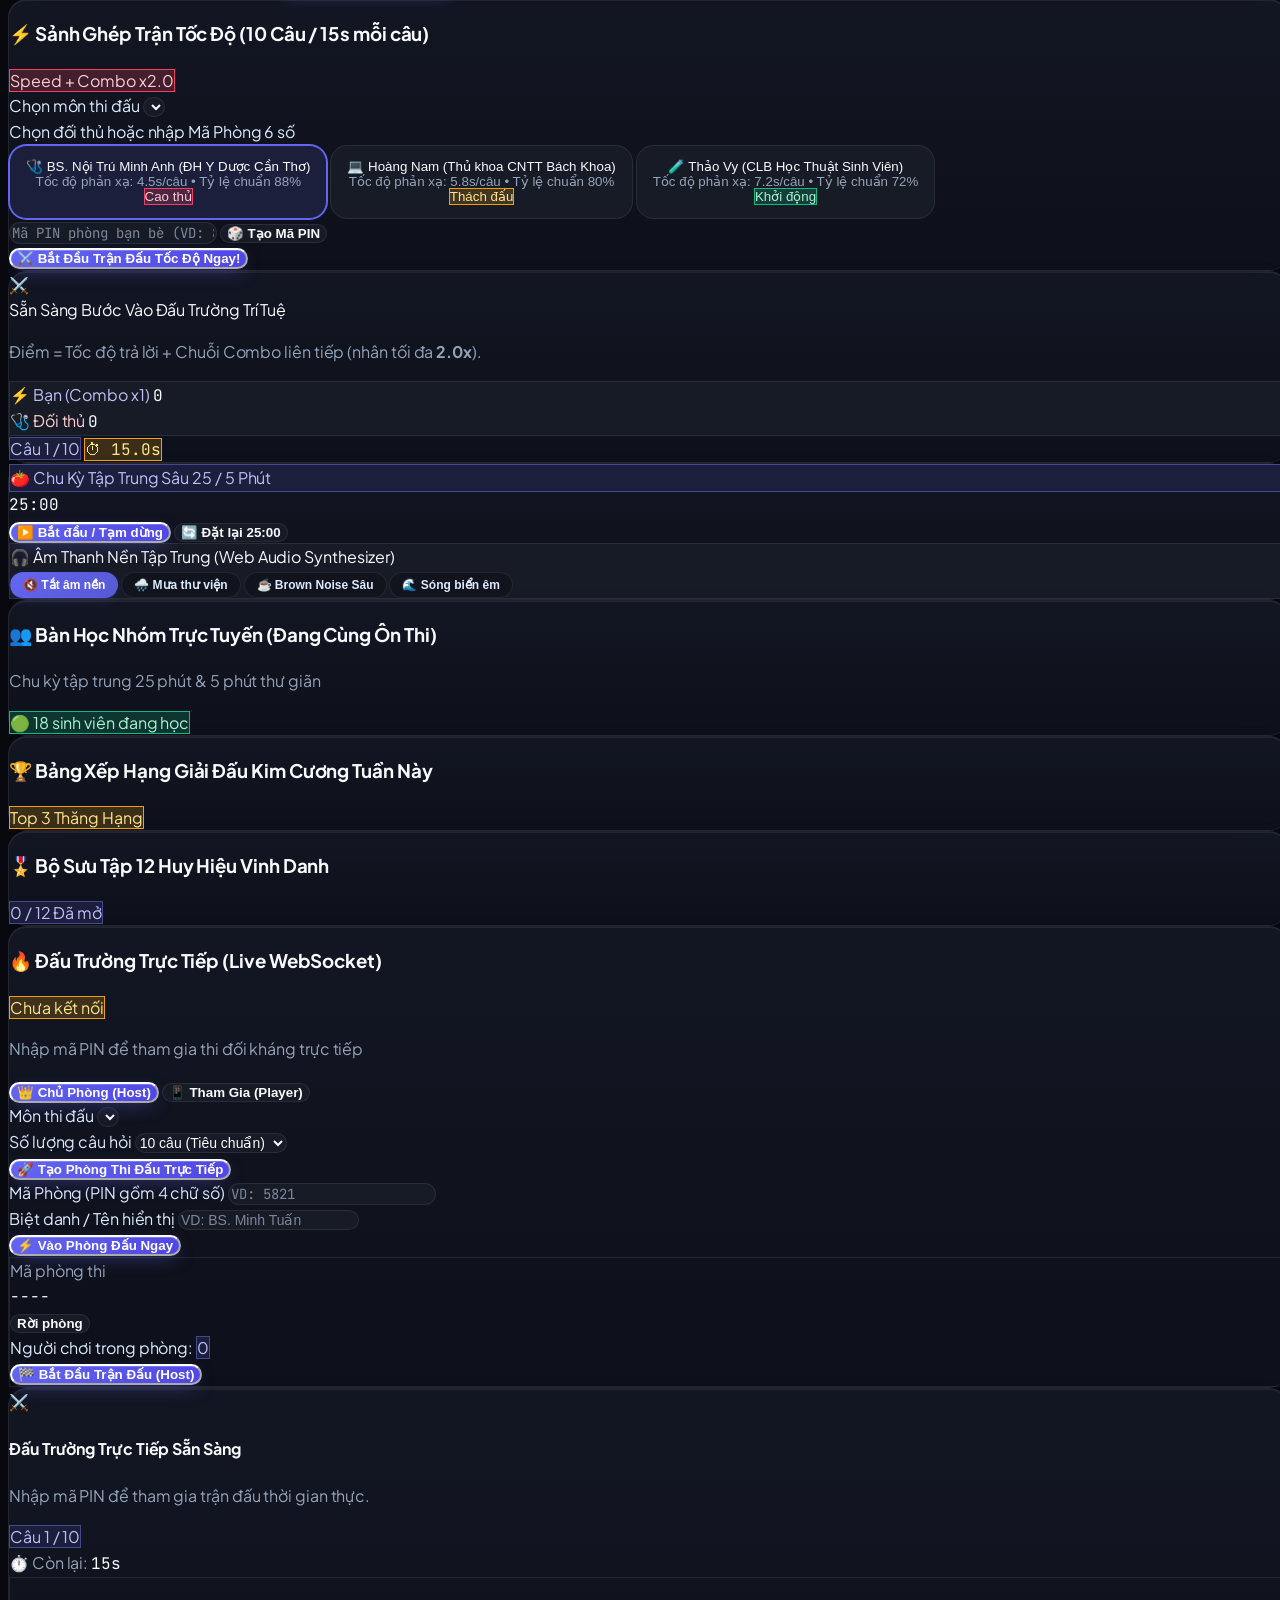
==== commit 75c08e10: "feat(ai): mac dinh phong cach Feynman, dua Feynman ra ngoai thanh cong cu, mac dinh giai chi tiet va" ====
--- a/static/index.html
+++ b/static/index.html
@@ -1344,8 +1344,8 @@
                     <i data-lucide="microscope" class="w-3.5 h-3.5"></i> AI Phân tích
                   </button>
                   <select id="deep-analysis-mode-select" class="bg-transparent text-[11px] text-indigo-200 border-none outline-none pr-1.5 font-medium cursor-pointer hover:text-white" onchange="triggerDeepAnalysis(false, this.value)">
+                    <option value="feynman" class="bg-slate-900 text-white" selected>👶 Kỹ thuật Feynman (mặc định)</option>
                     <option value="standard" class="bg-slate-900 text-white">🔬 Chuyên sâu chuẩn</option>
-                    <option value="feynman" class="bg-slate-900 text-white">👶 Kỹ thuật Feynman</option>
                     <option value="exam_trap" class="bg-slate-900 text-white">🎯 Mổ xẻ bẫy đề thi</option>
                     <option value="socratic" class="bg-slate-900 text-white">❓ Phương pháp Socrates</option>
                     <option value="stem_clinical" class="bg-slate-900 text-white">🧬 Lâm sàng / Thuật toán</option>
@@ -1921,9 +1921,11 @@
             <span class="text-xs">📚</span>
             <select id="tutor-subject-select" onchange="onTutorSubjectChange()" class="bg-transparent text-xs font-bold txt-main outline-none cursor-pointer pr-1 max-w-[190px] sm:max-w-[320px] truncate"></select>
           </div>
-          <button type="button" id="btn-tutor-length-toggle" onclick="toggleTutorResponseLength()" class="btn-soft px-2.5 py-1.5 text-xs font-extrabold flex items-center gap-1 border border-emerald-500/40" title="Đổi độ dài câu trả lời: Ngắn gọn súc tích vs Giải chi tiết">
-            <span id="tutor-length-label">⚡ Ngắn gọn</span>
-          </button>
+          <div class="inline-flex items-center rounded-xl p-0.5 border" style="border-color: var(--border); background-color: var(--bg-surface);" title="Độ dài câu trả lời của AI">
+            <button type="button" id="btn-tutor-length-concise" onclick="setTutorResponseLength('concise')" class="px-2.5 py-1 text-xs font-medium rounded-lg text-slate-400 hover:text-white transition-all" title="Trả lời súc tích, tóm tắt ý chính">⚡ Ngắn gọn</button>
+            <button type="button" id="btn-tutor-length-detailed" onclick="setTutorResponseLength('detailed')" class="px-2.5 py-1 text-xs font-black rounded-lg bg-indigo-600 text-white shadow-sm transition-all" title="Giải thích chi tiết, đầy đủ từng bước">📖 Chi tiết</button>
+            <button type="button" id="btn-tutor-length-toggle" onclick="toggleTutorResponseLength()" class="hidden"><span id="tutor-length-label">📖 Chi tiết</span></button>
+          </div>
           <button type="button" onclick="toggleTutorAdvancedSettings()" class="btn-soft px-2.5 py-1.5 text-xs font-bold flex items-center gap-1" title="Chế độ sư phạm &amp; Giọng giảng">
             <span>⚙️</span> <span class="hidden md:inline">Chế độ</span>
           </button>
@@ -1958,8 +1960,8 @@
         <!-- Persona -->
         <div class="flex flex-wrap items-center gap-1.5 pt-2 border-t" style="border-color: var(--border);">
           <span class="text-[11px] font-bold txt-muted mr-1">Giọng giảng:</span>
-          <button type="button" onclick="setTutorPersona('professor')" data-persona="professor" class="preset-pill active !py-1 !px-2.5 !text-xs">🎓 Giáo sư</button>
-          <button type="button" onclick="setTutorPersona('feynman')" data-persona="feynman" class="preset-pill !py-1 !px-2.5 !text-xs">🧒 Feynman</button>
+          <button type="button" onclick="setTutorPersona('feynman')" data-persona="feynman" class="preset-pill active !py-1 !px-2.5 !text-xs">🧒 Feynman (Mặc định)</button>
+          <button type="button" onclick="setTutorPersona('professor')" data-persona="professor" class="preset-pill !py-1 !px-2.5 !text-xs">🎓 Giáo sư</button>
           <button type="button" onclick="setTutorPersona('speed')" data-persona="speed" class="preset-pill !py-1 !px-2.5 !text-xs">⚡ Giải nhanh 10s</button>
           <button type="button" onclick="setTutorPersona('examiner')" data-persona="examiner" class="preset-pill !py-1 !px-2.5 !text-xs">🎤 Hỏi xoáy Vấn đáp</button>
           <button type="button" onclick="startClinicalOrOralCaseSim()" class="ai-chip-btn !py-1 !px-2.5 !text-xs ml-auto">🩺 Mô phỏng Ca bệnh</button>
@@ -4324,7 +4326,30 @@
             </div>
           </div>
 
-          <!-- MỤC 3: CẤU HÌNH TÍNH CÁCH & ĐỘ DÀI GIA SƯ AI -->
+          <!-- MỤC 3: PHONG CÁCH TRẢ LỜI TOÀN HỆ THỐNG (Áp dụng cho TOÀN BỘ tính năng AI) -->
+          <div class="p-4 rounded-2xl space-y-3" style="background-color: var(--bg-subtle); border: 1px solid var(--border);">
+            <div class="flex flex-wrap items-center justify-between gap-2">
+              <div class="text-xs font-extrabold uppercase tracking-wider txt-main flex items-center gap-1.5">
+                <span>🎭</span> Phong Cách Trả Lời Toàn Hệ Thống
+              </div>
+              <span id="global-style-status" class="text-[10px] font-bold txt-muted">Mặc định: Feynman</span>
+            </div>
+            <p class="text-[11px] txt-muted leading-relaxed">
+              Áp dụng cho <strong>mọi tính năng AI</strong> (Gia sư, phân tích sâu, flashcard, chấm bài, lộ trình...). Chọn nhiều phong cách để kết hợp.
+            </p>
+            <div id="global-style-presets" class="flex flex-wrap gap-2"></div>
+            <div class="space-y-1 pt-1">
+              <label for="global-style-custom" class="text-[11px] font-bold txt-sub">Bổ sung phong cách riêng (tùy chọn):</label>
+              <textarea id="global-style-custom" rows="2" oninput="markGlobalStyleDirty()" class="uni-input w-full p-2.5 text-xs" placeholder="Ví dụ: luôn kết thúc bằng 1 câu hỏi kiểm tra nhanh; dùng ví dụ y khoa lâm sàng..."></textarea>
+            </div>
+            <div class="flex flex-wrap items-center gap-2 pt-1">
+              <button type="button" onclick="saveGlobalAiStyle()" class="btn-primary px-4 py-2 text-xs font-extrabold">💾 Lưu phong cách</button>
+              <button type="button" onclick="resetGlobalAiStyle()" class="btn-soft px-3 py-2 text-xs font-bold">↺ Về mặc định Feynman</button>
+              <span id="global-style-hint" class="text-[11px] txt-muted"></span>
+            </div>
+          </div>
+
+          <!-- MỤC 4: CẤU HÌNH TÍNH CÁCH & ĐỘ DÀI GIA SƯ AI -->
           <div class="p-4 rounded-2xl space-y-3" style="background-color: var(--bg-subtle); border: 1px solid var(--border);">
             <div class="text-xs font-extrabold uppercase tracking-wider txt-main flex items-center gap-1.5">
               <span>🧠</span> Cấu Hình Tính Cách &amp; Độ Dài Trả Lời Của Gia Sư AI
@@ -5282,6 +5307,7 @@
         title="Gia Sư AI (T)">
         <span class="w-2 h-2 rounded-full bg-emerald-500"></span>
         <span class="text-base">🤖</span>
+        <span id="floating-btn-persona-badge" class="text-[11px] font-black text-amber-300">🧒 Feynman</span>
         <span id="floating-btn-subject-tag" class="sr-only">T</span>
         <span id="floating-btn-q-badge" class="hidden text-[11px] font-semibold txt-sub"></span>
       </button>
@@ -5307,9 +5333,17 @@
           </div>
         </div>
         <div class="flex items-center gap-1 shrink-0">
-          <button type="button" id="btn-ft-length-toggle" onclick="toggleTutorResponseLength()" class="btn-soft px-2 py-1 rounded-xl text-[10.5px] font-extrabold whitespace-nowrap border border-emerald-500/35" title="Đổi độ dài giải thích: Ngắn gọn vs Chi tiết">
-            <span id="ft-length-label">⚡ Gọn</span>
-          </button>
+          <!-- Persona Selector EXPOSED ON HEADER -->
+          <div class="inline-flex items-center rounded-xl p-0.5 border border-amber-500/30 bg-black/30 text-[10.5px] font-extrabold shrink-0" title="Phong cách giảng dạy Gia Sư AI">
+            <button type="button" onclick="setFloatingPersona('feynman')" id="ft-head-persona-feynman" class="px-2 py-0.5 rounded-lg bg-amber-500/30 text-amber-300 font-black shadow-sm transition-all" title="Phong cách Feynman (Dễ hiểu, bản chất)">🧒 Feynman</button>
+            <button type="button" onclick="setFloatingPersona('professor')" id="ft-head-persona-professor" class="px-2 py-0.5 rounded-lg text-slate-300 hover:text-white font-medium transition-all" title="Giáo sư đại học">🎓 Giáo Sư</button>
+          </div>
+          <!-- Length Selector EXPOSED ON HEADER (Chi tiết mặc định) -->
+          <div class="inline-flex items-center rounded-xl p-0.5 border border-indigo-500/30 bg-black/30 text-[10.5px] font-extrabold shrink-0" title="Độ dài giải thích của Gia Sư AI">
+            <button type="button" id="btn-ft-length-concise" onclick="setTutorResponseLength('concise')" class="px-2 py-0.5 rounded-lg text-slate-300 hover:text-white font-medium transition-all" title="Chế độ Ngắn gọn (5 giây nắm ý)">⚡ Gọn</button>
+            <button type="button" id="btn-ft-length-detailed" onclick="setTutorResponseLength('detailed')" class="px-2 py-0.5 rounded-lg bg-indigo-600 text-white font-black shadow-sm transition-all" title="Chế độ Chi tiết (đầy đủ từng bước)">📖 Chi tiết</button>
+            <button type="button" id="btn-ft-length-toggle" onclick="toggleTutorResponseLength()" class="hidden"><span id="ft-length-label">📖 Chi tiết</span></button>
+          </div>
           <button type="button" id="btn-ft-mode-toggle" onclick="toggleFloatingTutorSettings()" class="btn-soft px-2 py-1 rounded-xl text-[11px] font-bold flex items-center gap-1 whitespace-nowrap" title="Đổi chế độ sư phạm &amp; giọng giảng AI">
             <span id="ft-active-mode-label">🧠 Giải sâu</span>
             <span id="ft-settings-chevron" class="opacity-70">▾</span>
@@ -5344,8 +5378,8 @@
         <div class="px-2.5 py-1.5 border-b flex items-center justify-between gap-1 overflow-x-auto no-scrollbar text-[10px]" style="border-color: var(--border); background-color: var(--bg-surface);">
           <div class="flex items-center gap-1 shrink-0">
             <span class="text-[10px] txt-muted font-extrabold uppercase shrink-0 mr-1">Giọng:</span>
-            <button type="button" onclick="setFloatingPersona('professor')" id="ft-persona-professor" class="ft-persona-btn active px-2 py-0.5 rounded-md font-bold shrink-0 transition-all">🎓 Giáo Sư</button>
-            <button type="button" onclick="setFloatingPersona('feynman')" id="ft-persona-feynman" class="ft-persona-btn px-2 py-0.5 rounded-md font-bold shrink-0 transition-all">🧒 Feynman</button>
+            <button type="button" onclick="setFloatingPersona('feynman')" id="ft-persona-feynman" class="ft-persona-btn active px-2 py-0.5 rounded-md font-bold shrink-0 transition-all">🧒 Feynman</button>
+            <button type="button" onclick="setFloatingPersona('professor')" id="ft-persona-professor" class="ft-persona-btn px-2 py-0.5 rounded-md font-bold shrink-0 transition-all">🎓 Giáo Sư</button>
             <button type="button" onclick="setFloatingPersona('speed')" id="ft-persona-speed" class="ft-persona-btn px-2 py-0.5 rounded-md font-bold shrink-0 transition-all">⚡ Giải Nhanh</button>
             <button type="button" onclick="setFloatingPersona('examiner')" id="ft-persona-examiner" class="ft-persona-btn px-2 py-0.5 rounded-md font-bold shrink-0 transition-all">🎤 Vấn Đáp</button>
           </div>
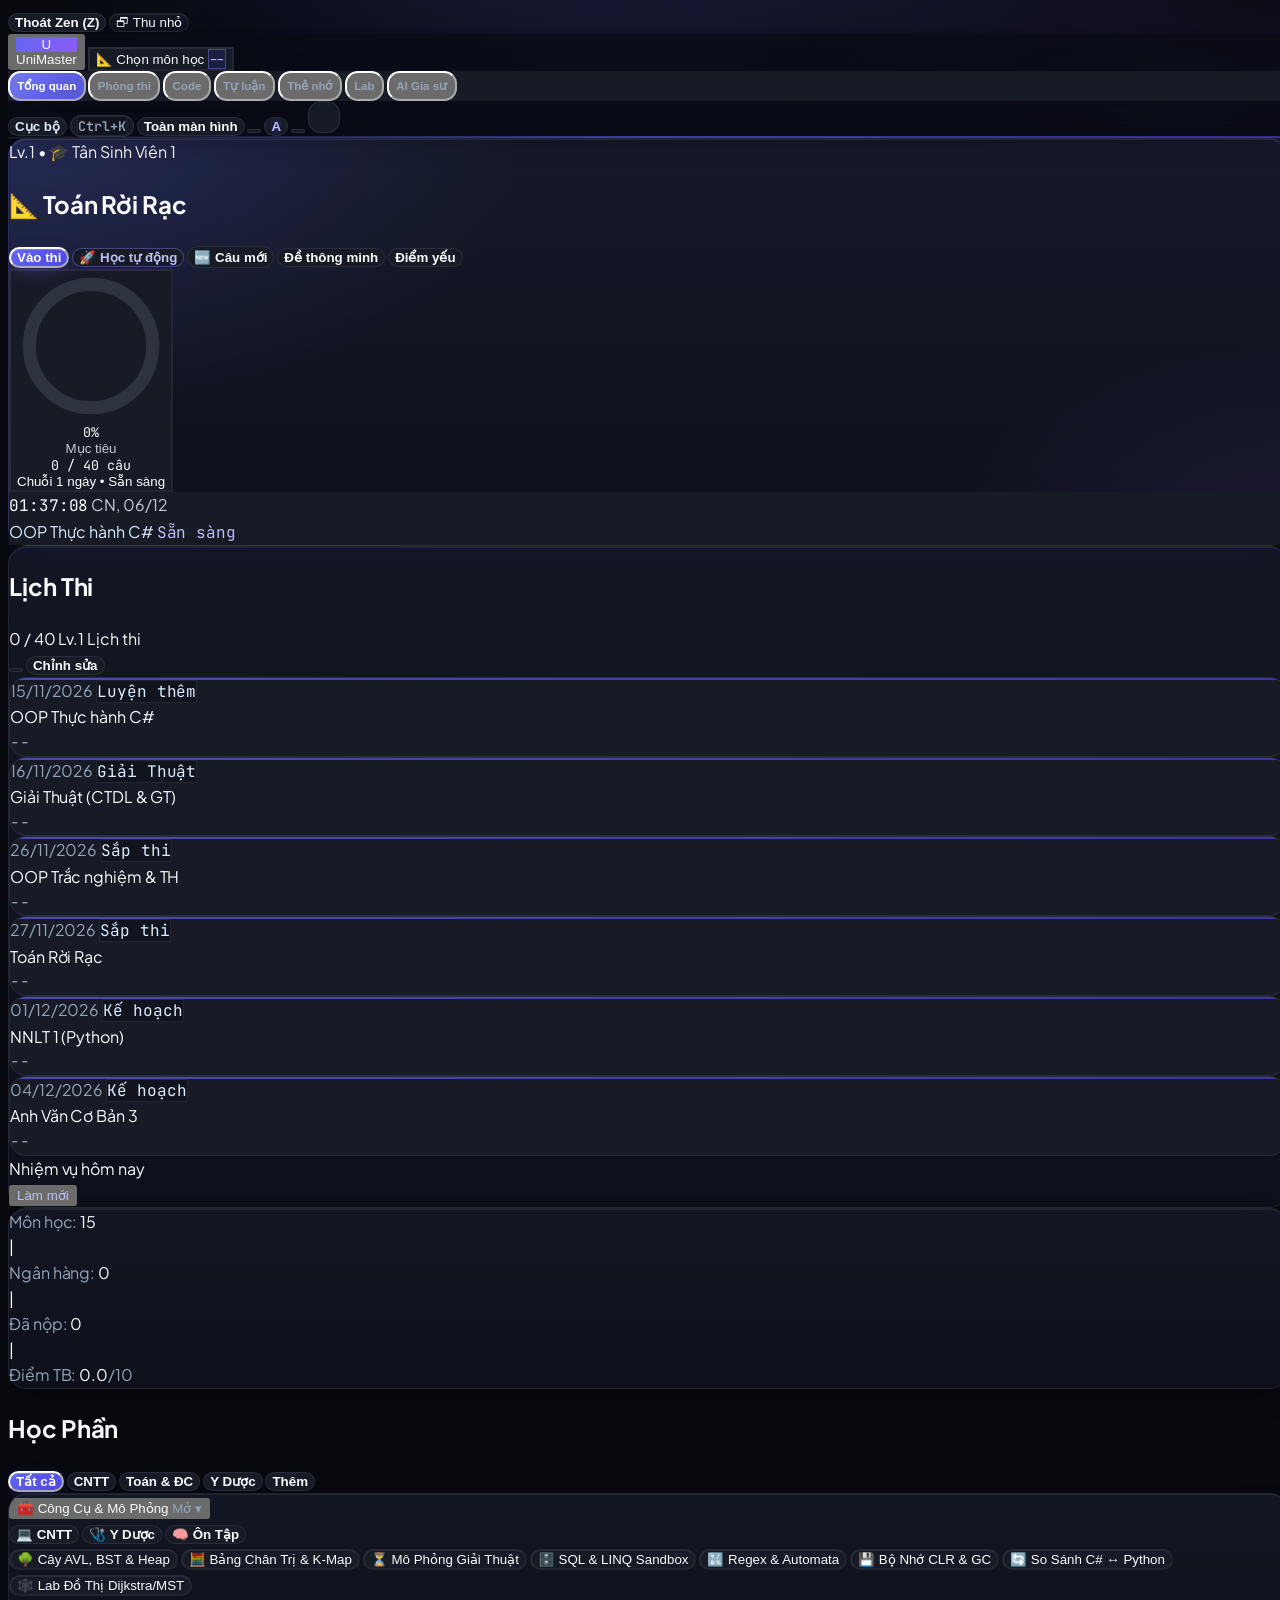
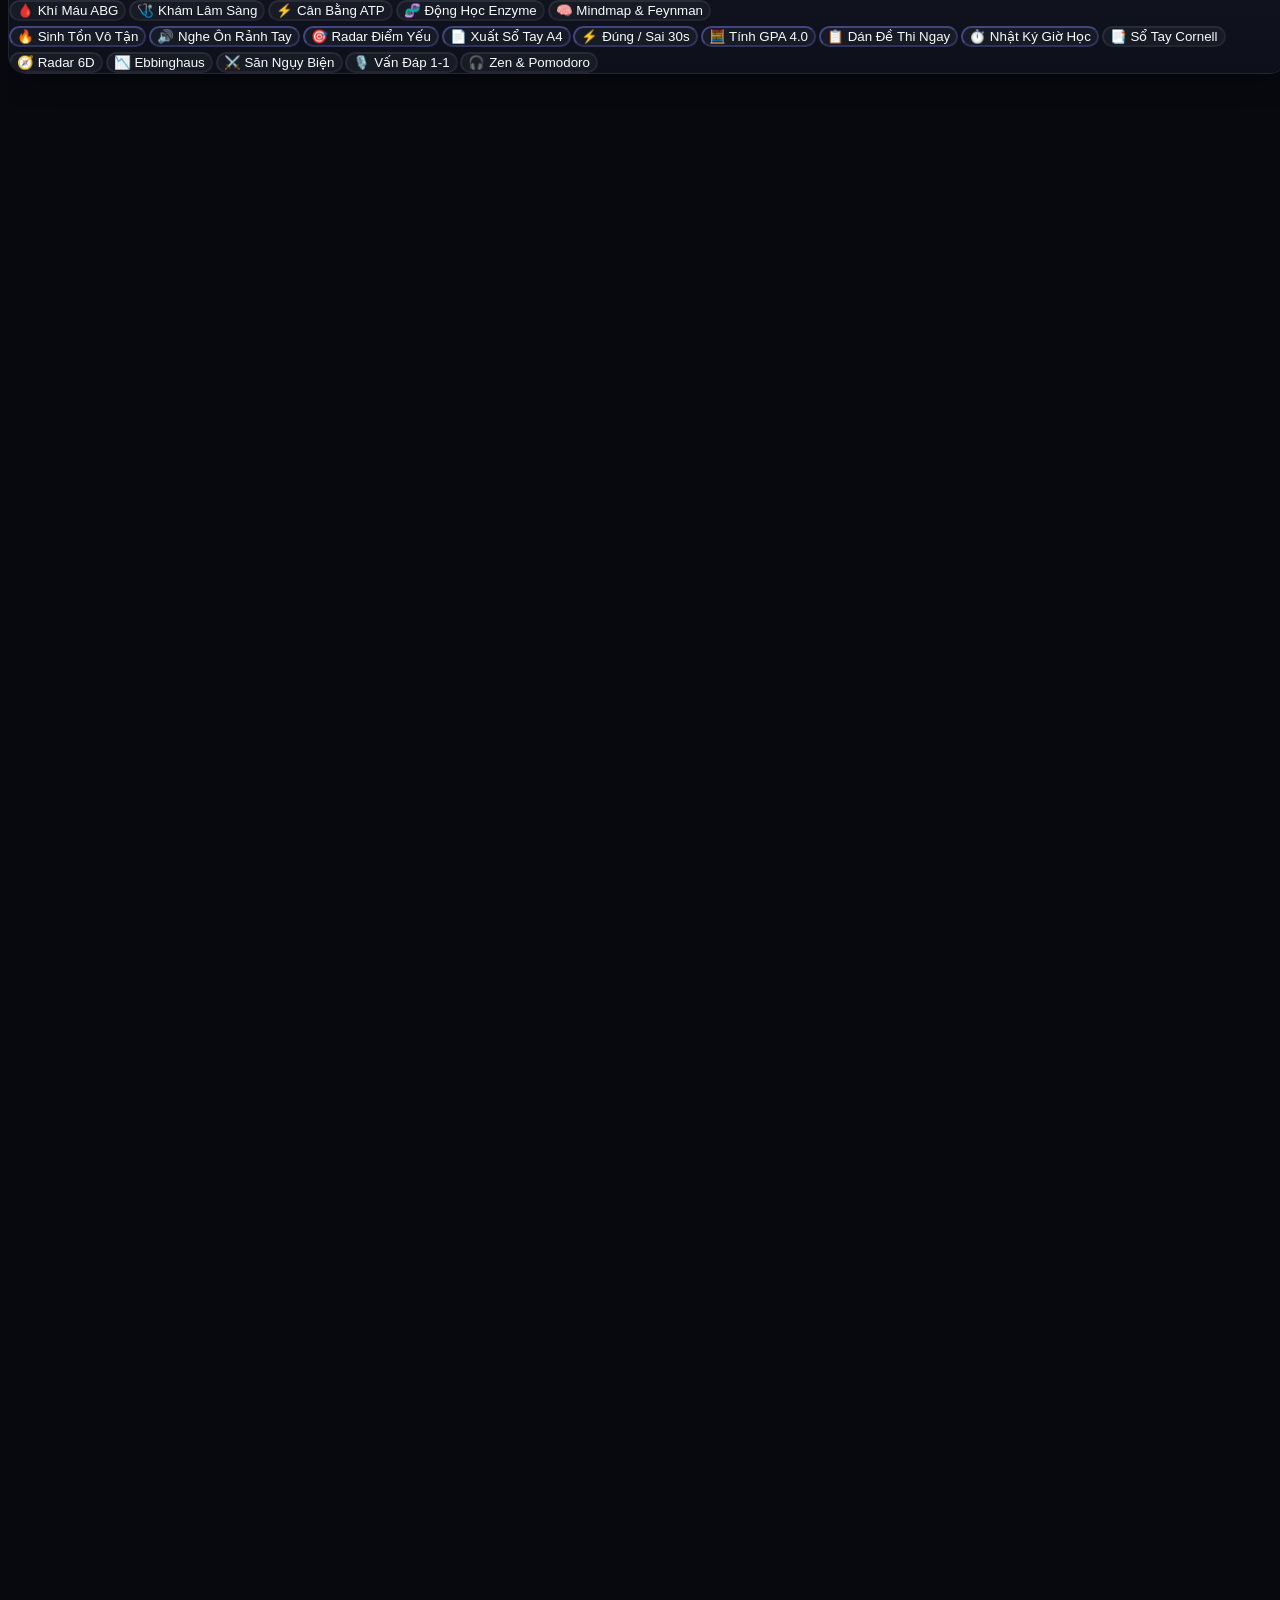
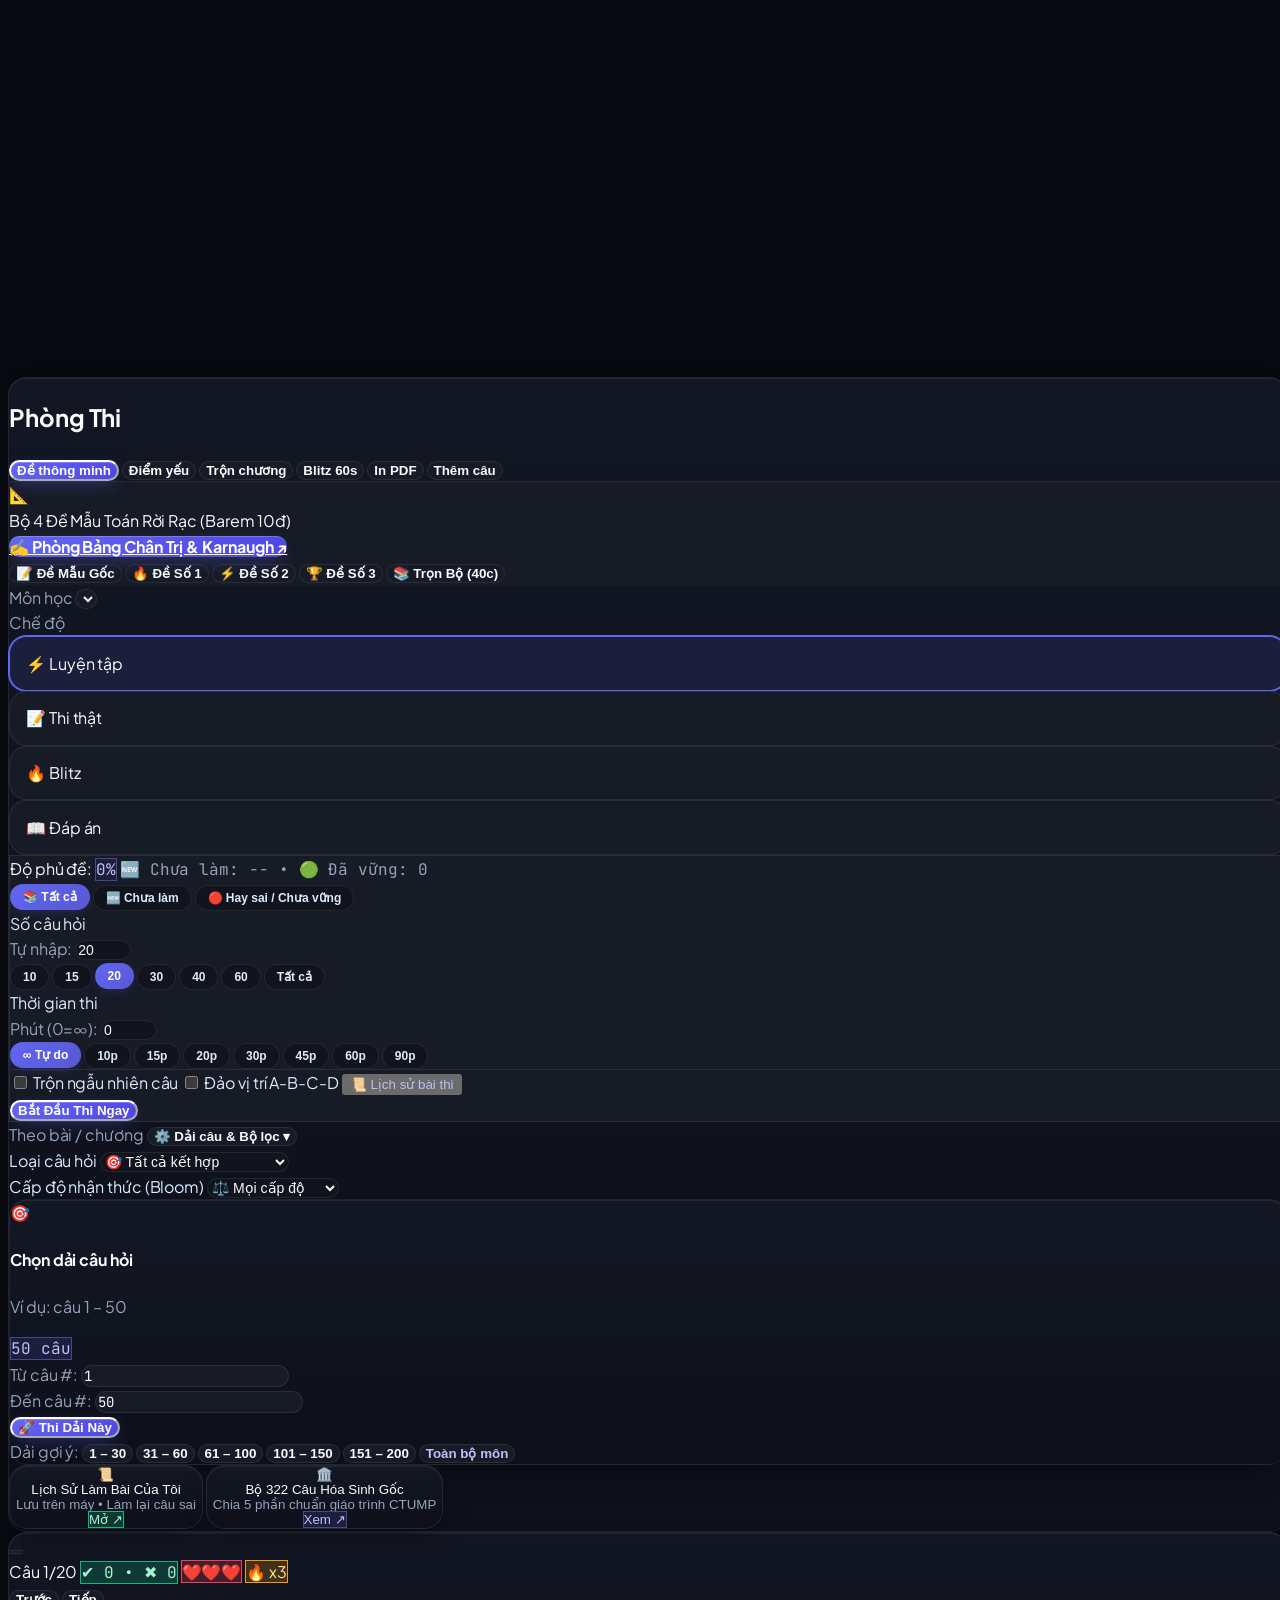
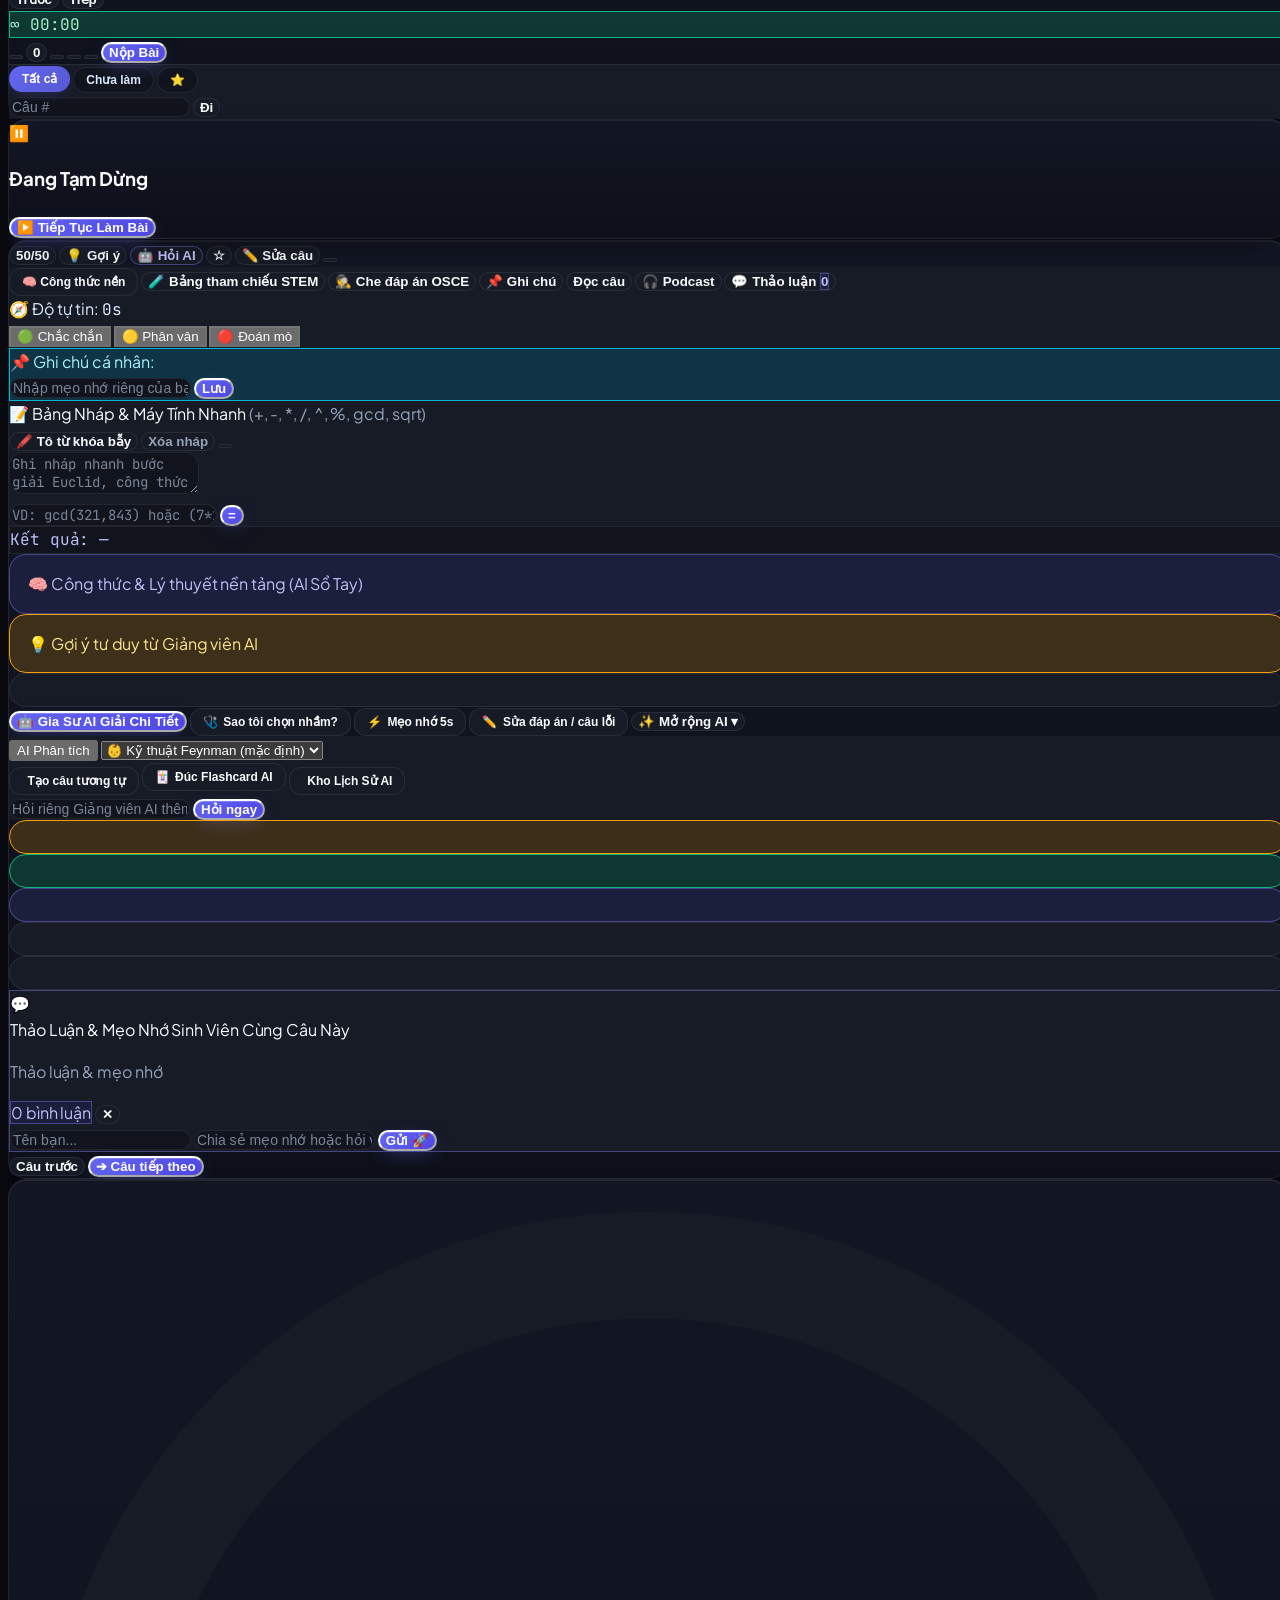
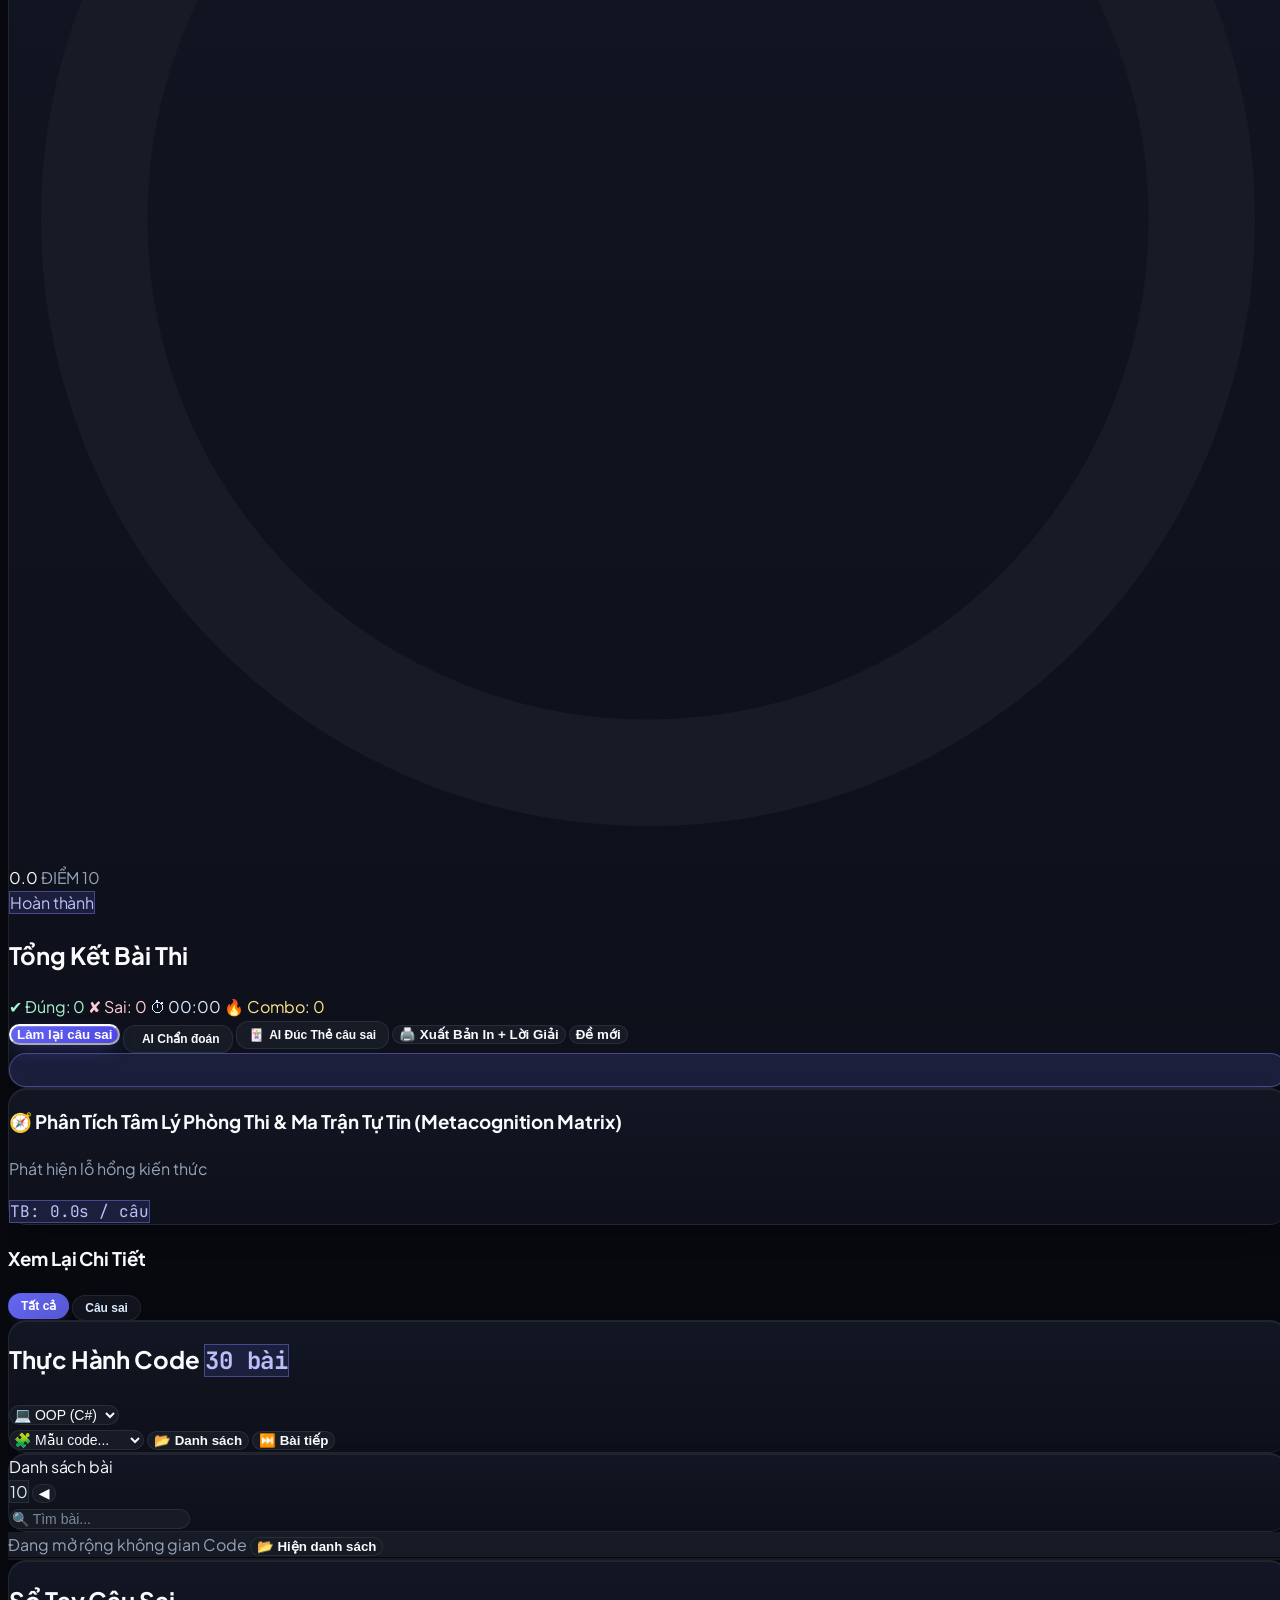
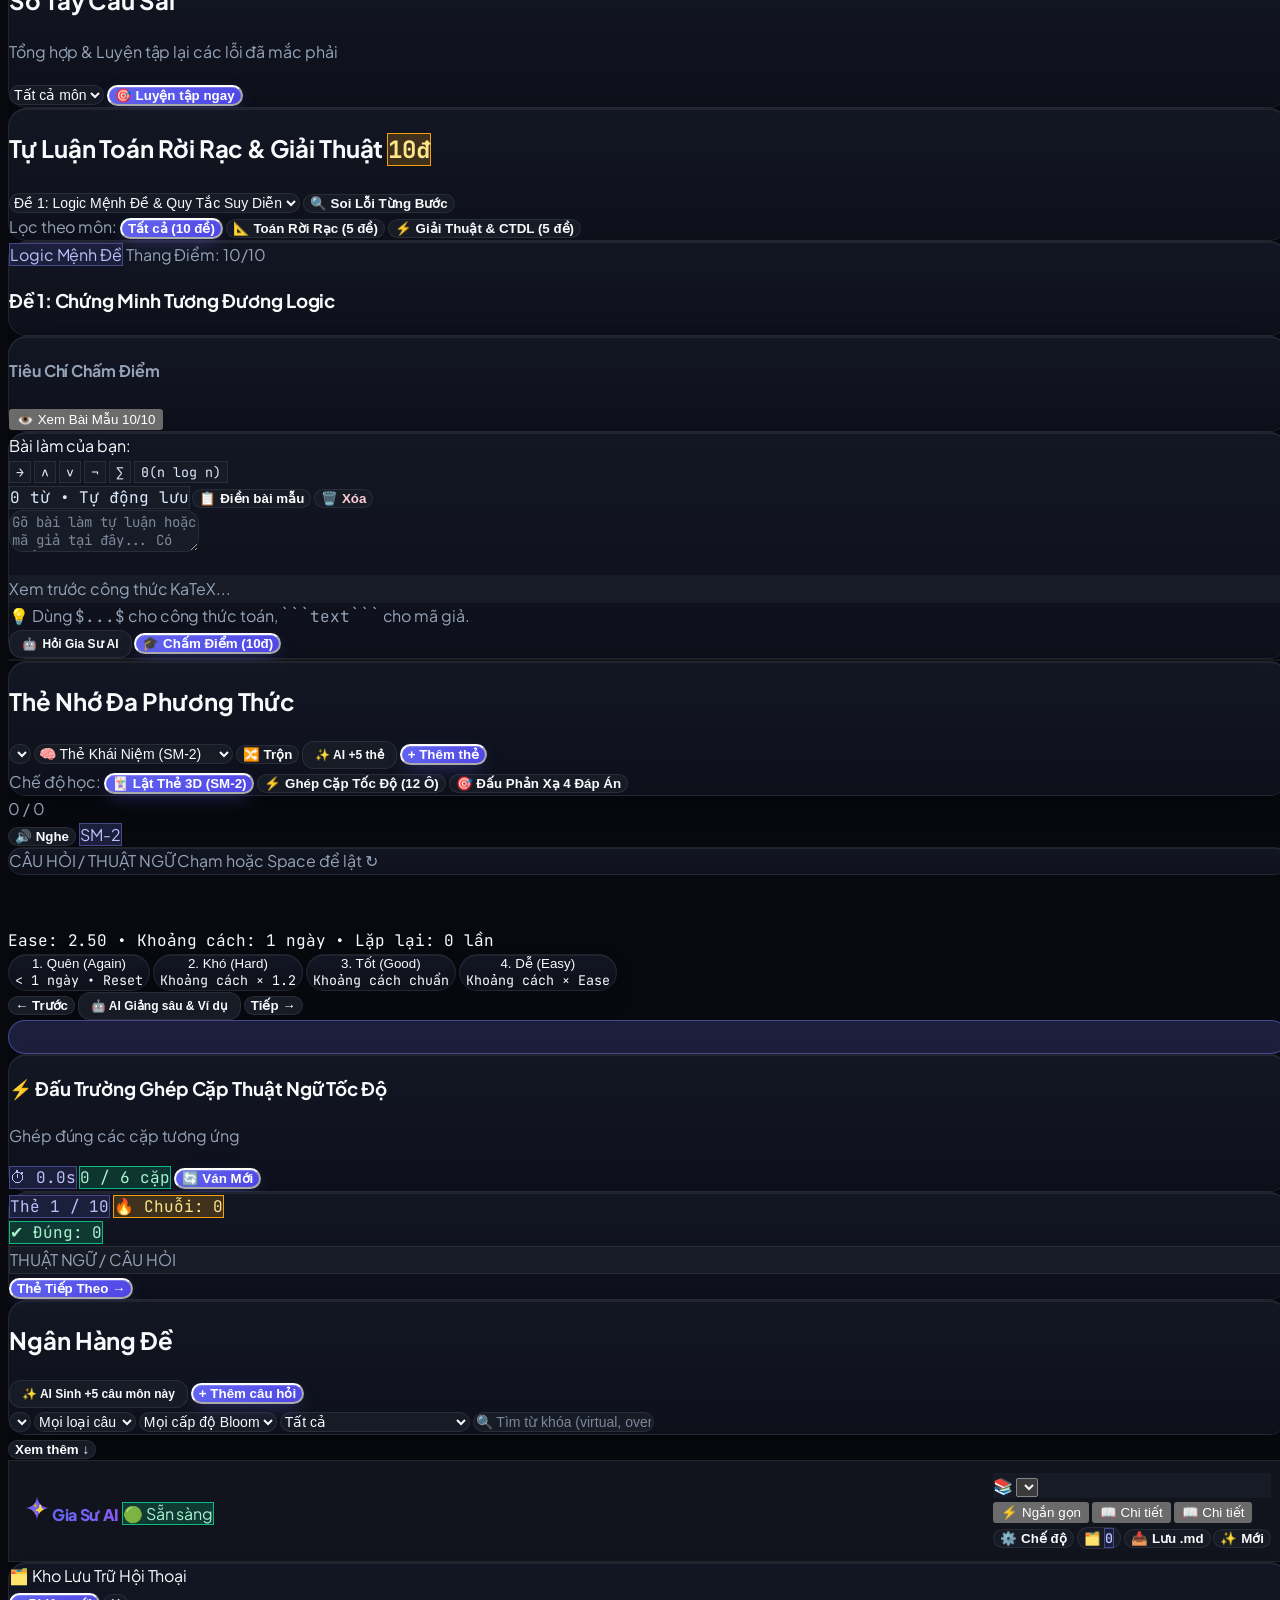
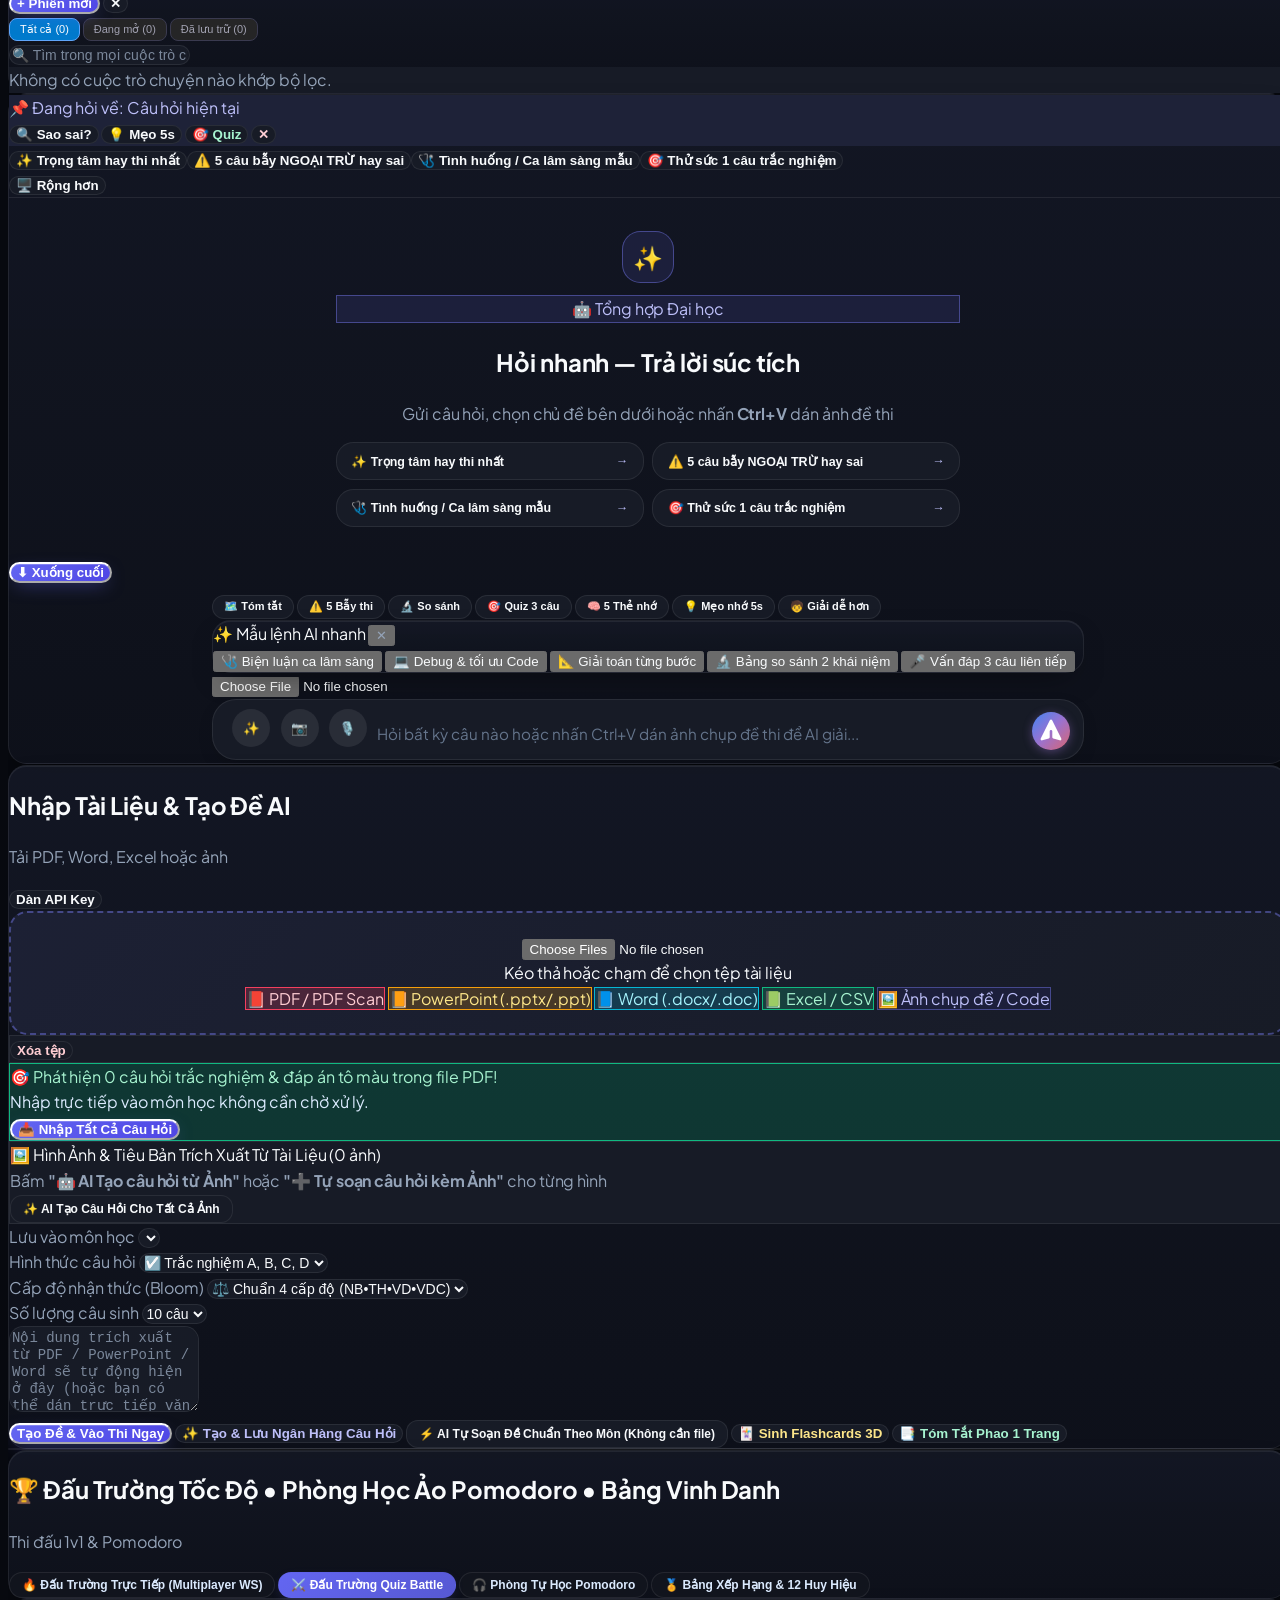
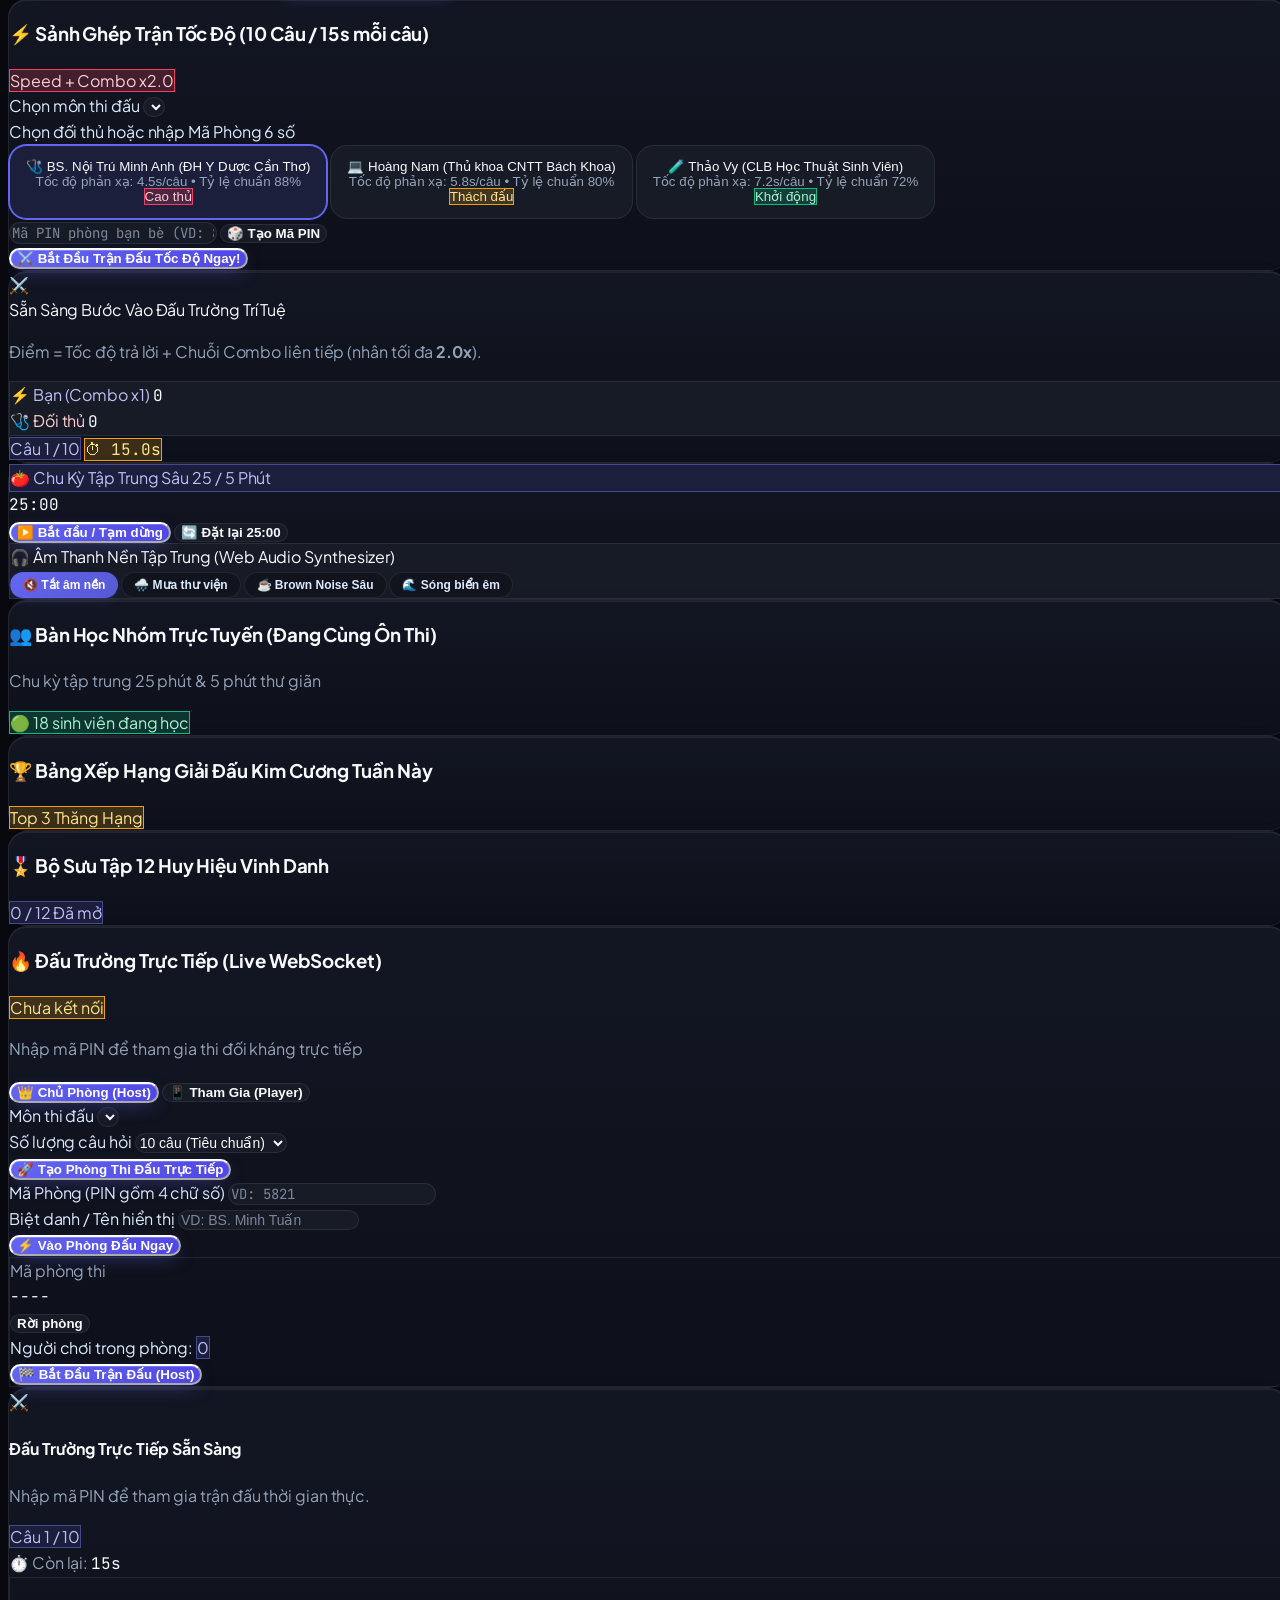
==== commit a3dae5de: "feat(ui): restore floating next button, lock Feynman mode in deep analysis & upgrade VIP AI floating" ====
--- a/static/index.html
+++ b/static/index.html
@@ -1343,8 +1343,8 @@
                   <button onclick="triggerDeepAnalysis()" class="px-2.5 py-1 text-xs font-bold text-indigo-300 hover:text-white flex items-center gap-1.5 transition-colors" title="Kích hoạt phân tích AI theo lăng kính được chọn">
                     <i data-lucide="microscope" class="w-3.5 h-3.5"></i> AI Phân tích
                   </button>
-                  <select id="deep-analysis-mode-select" class="bg-transparent text-[11px] text-indigo-200 border-none outline-none pr-1.5 font-medium cursor-pointer hover:text-white" onchange="triggerDeepAnalysis(false, this.value)">
-                    <option value="feynman" class="bg-slate-900 text-white" selected>👶 Kỹ thuật Feynman (mặc định)</option>
+                  <select id="deep-analysis-mode-select" class="bg-transparent text-[11px] text-indigo-200 border-none outline-none pr-1.5 font-bold cursor-pointer hover:text-white" onchange="setSavedDeepAnalysisMode(this.value); triggerDeepAnalysis(false, this.value)">
+                    <option value="feynman" class="bg-slate-900 text-white font-bold text-amber-300" selected>👶 Kỹ thuật Feynman (mặc định)</option>
                     <option value="standard" class="bg-slate-900 text-white">🔬 Chuyên sâu chuẩn</option>
                     <option value="exam_trap" class="bg-slate-900 text-white">🎯 Mổ xẻ bẫy đề thi</option>
                     <option value="socratic" class="bg-slate-900 text-white">❓ Phương pháp Socrates</option>
@@ -5287,27 +5287,30 @@
   <div id="floating-tutor-backdrop" onclick="closeFloatingTutor()" class="hidden fixed inset-0 z-[9990] bg-black/60 backdrop-blur-sm transition-opacity"></div>
 
   <div id="floating-tutor-container" class="hidden fixed bottom-20 lg:bottom-6 right-3 sm:right-6 z-50 flex flex-col-reverse items-end gap-2.5">
-    <!-- Row chứa các nút Floating ở góc dưới cùng: Câu Trước + Câu Tiếp Theo + Nút AI -->
+    <!-- Row chứa các nút Floating ở góc dưới cùng: Câu Trước + Câu Tiếp Theo + Nút AI VIP -->
     <div class="flex items-center gap-2">
       <button id="floating-prev-q-btn" onclick="triggerFloatingPrevAction()"
-        class="hidden floating-dock-neutral px-3 py-2.5 rounded-xl flex items-center justify-center transition-all cursor-pointer font-bold text-xs disabled:opacity-35 disabled:pointer-events-none"
+        class="hidden floating-dock-neutral px-3.5 py-2.5 rounded-2xl flex items-center justify-center transition-all cursor-pointer font-extrabold text-sm shadow-lg disabled:opacity-35 disabled:pointer-events-none hover:scale-105 active:scale-95"
         title="Quay lại câu trước (←)">
         <span>←</span>
       </button>
 
       <button id="floating-next-q-btn" onclick="triggerFloatingNextAction()"
-        class="hidden btn-primary px-4 py-2.5 rounded-xl flex items-center gap-1.5 cursor-pointer font-bold text-xs sm:text-sm"
+        class="hidden btn-floating-next px-4 sm:px-5 py-2.5 rounded-2xl flex items-center gap-2 cursor-pointer font-black text-xs sm:text-sm shadow-xl hover:scale-105 active:scale-95"
         title="Chuyển sang câu tiếp theo (→ / Enter)">
-        <span>➔</span>
-        <span id="floating-next-q-text" class="whitespace-nowrap">Câu tiếp</span>
+        <span class="text-base font-bold">➔</span>
+        <span id="floating-next-q-text" class="whitespace-nowrap font-black tracking-wide">Câu tiếp</span>
       </button>
 
       <button id="floating-tutor-btn" onclick="toggleFloatingTutor()"
-        class="floating-dock-neutral px-3 py-2.5 rounded-xl flex items-center gap-1.5 transition-all relative"
-        title="Gia Sư AI (T)">
-        <span class="w-2 h-2 rounded-full bg-emerald-500"></span>
-        <span class="text-base">🤖</span>
-        <span id="floating-btn-persona-badge" class="text-[11px] font-black text-amber-300">🧒 Feynman</span>
+        class="floating-ai-vip-btn px-4 py-2.5 rounded-2xl flex items-center gap-2.5 transition-all relative cursor-pointer shadow-2xl hover:scale-105 active:scale-95"
+        title="Gia Sư AI Feynman (T)">
+        <span class="relative flex h-2.5 w-2.5">
+          <span class="animate-ping absolute inline-flex h-full w-full rounded-full bg-emerald-400 opacity-75"></span>
+          <span class="relative inline-flex rounded-full h-2.5 w-2.5 bg-emerald-500 shadow-sm"></span>
+        </span>
+        <span class="text-lg filter drop-shadow">🤖</span>
+        <span id="floating-btn-persona-badge" class="floating-persona-pill">🧒 Feynman</span>
         <span id="floating-btn-subject-tag" class="sr-only">T</span>
         <span id="floating-btn-q-badge" class="hidden text-[11px] font-semibold txt-sub"></span>
       </button>
--- a/static/style.css
+++ b/static/style.css
@@ -6477,3 +6477,73 @@
   background: rgba(255, 255, 255, 0.88) !important;
   border-top-color: rgba(15, 23, 42, 0.08) !important;
 }
+
+
+/* ==========================================================================
+   VIP FLOATING AI DOCK & ULTRA MODERN FLOATING BUTTONS
+   ========================================================================== */
+.floating-ai-vip-btn {
+  background: linear-gradient(135deg, rgba(30, 27, 75, 0.92) 0%, rgba(67, 56, 202, 0.95) 50%, rgba(124, 58, 237, 0.98) 100%) !important;
+  border: 1.5px solid rgba(167, 139, 250, 0.65) !important;
+  backdrop-filter: blur(24px) saturate(190%) !important;
+  -webkit-backdrop-filter: blur(24px) saturate(190%) !important;
+  color: #ffffff !important;
+  box-shadow: 0 10px 32px -4px rgba(79, 70, 229, 0.6), 0 0 24px rgba(139, 92, 246, 0.45), inset 0 1px 1px rgba(255, 255, 255, 0.4) !important;
+  transition: all 0.28s cubic-bezier(0.16, 1, 0.3, 1) !important;
+}
+.floating-ai-vip-btn:hover {
+  transform: translateY(-3px) scale(1.05) !important;
+  border-color: rgba(216, 180, 254, 0.95) !important;
+  box-shadow: 0 16px 42px -4px rgba(79, 70, 229, 0.8), 0 0 35px rgba(168, 85, 247, 0.7), inset 0 1px 2px rgba(255, 255, 255, 0.6) !important;
+}
+.floating-ai-vip-btn:active {
+  transform: translateY(0) scale(0.97) !important;
+}
+.floating-persona-pill {
+  font-size: 11px !important;
+  font-weight: 900 !important;
+  letter-spacing: 0.02em;
+  background: linear-gradient(135deg, #fbbf24 0%, #f59e0b 100%) !important;
+  color: #1e1b4b !important;
+  padding: 2.5px 8.5px !important;
+  border-radius: 9999px !important;
+  box-shadow: 0 2px 8px rgba(245, 158, 11, 0.45), inset 0 1px 1px rgba(255, 255, 255, 0.4) !important;
+  text-shadow: 0 0.5px 1px rgba(255, 255, 255, 0.3);
+}
+
+.btn-floating-next {
+  background: linear-gradient(135deg, rgba(30, 41, 59, 0.95), rgba(51, 65, 85, 0.98)) !important;
+  border: 1.5px solid rgba(148, 163, 184, 0.45) !important;
+  color: #f8fafc !important;
+  backdrop-filter: blur(20px) !important;
+  -webkit-backdrop-filter: blur(20px) !important;
+  box-shadow: 0 8px 24px -4px rgba(0, 0, 0, 0.5), inset 0 1px 0 rgba(255, 255, 255, 0.2);
+  transition: all 0.25s cubic-bezier(0.16, 1, 0.3, 1) !important;
+}
+.btn-floating-next:hover {
+  transform: translateY(-2px) scale(1.04) !important;
+  border-color: rgba(99, 102, 241, 0.85) !important;
+  color: #ffffff !important;
+  box-shadow: 0 12px 30px -4px rgba(99, 102, 241, 0.45);
+}
+.btn-floating-next:active {
+  transform: translateY(0) scale(0.97) !important;
+}
+.btn-floating-next.floating-next-ready,
+#floating-next-q-btn.floating-next-ready {
+  background: linear-gradient(135deg, #059669 0%, #0d9488 50%, #0284c7 100%) !important;
+  border: 1.5px solid rgba(255, 255, 255, 0.75) !important;
+  color: #ffffff !important;
+  box-shadow: 0 12px 34px -4px rgba(13, 148, 136, 0.7), 0 0 28px rgba(6, 182, 212, 0.55), inset 0 1px 1px rgba(255, 255, 255, 0.6) !important;
+  animation: nextVipPulse 2s cubic-bezier(0.4, 0, 0.6, 1) infinite !important;
+}
+@keyframes nextVipPulse {
+  0%, 100% {
+    box-shadow: 0 12px 34px -4px rgba(13, 148, 136, 0.7), 0 0 22px rgba(6, 182, 212, 0.5);
+    transform: translateY(0) scale(1);
+  }
+  50% {
+    box-shadow: 0 16px 42px -2px rgba(6, 182, 212, 0.9), 0 0 35px rgba(16, 185, 129, 0.8);
+    transform: translateY(-2px) scale(1.05);
+  }
+}
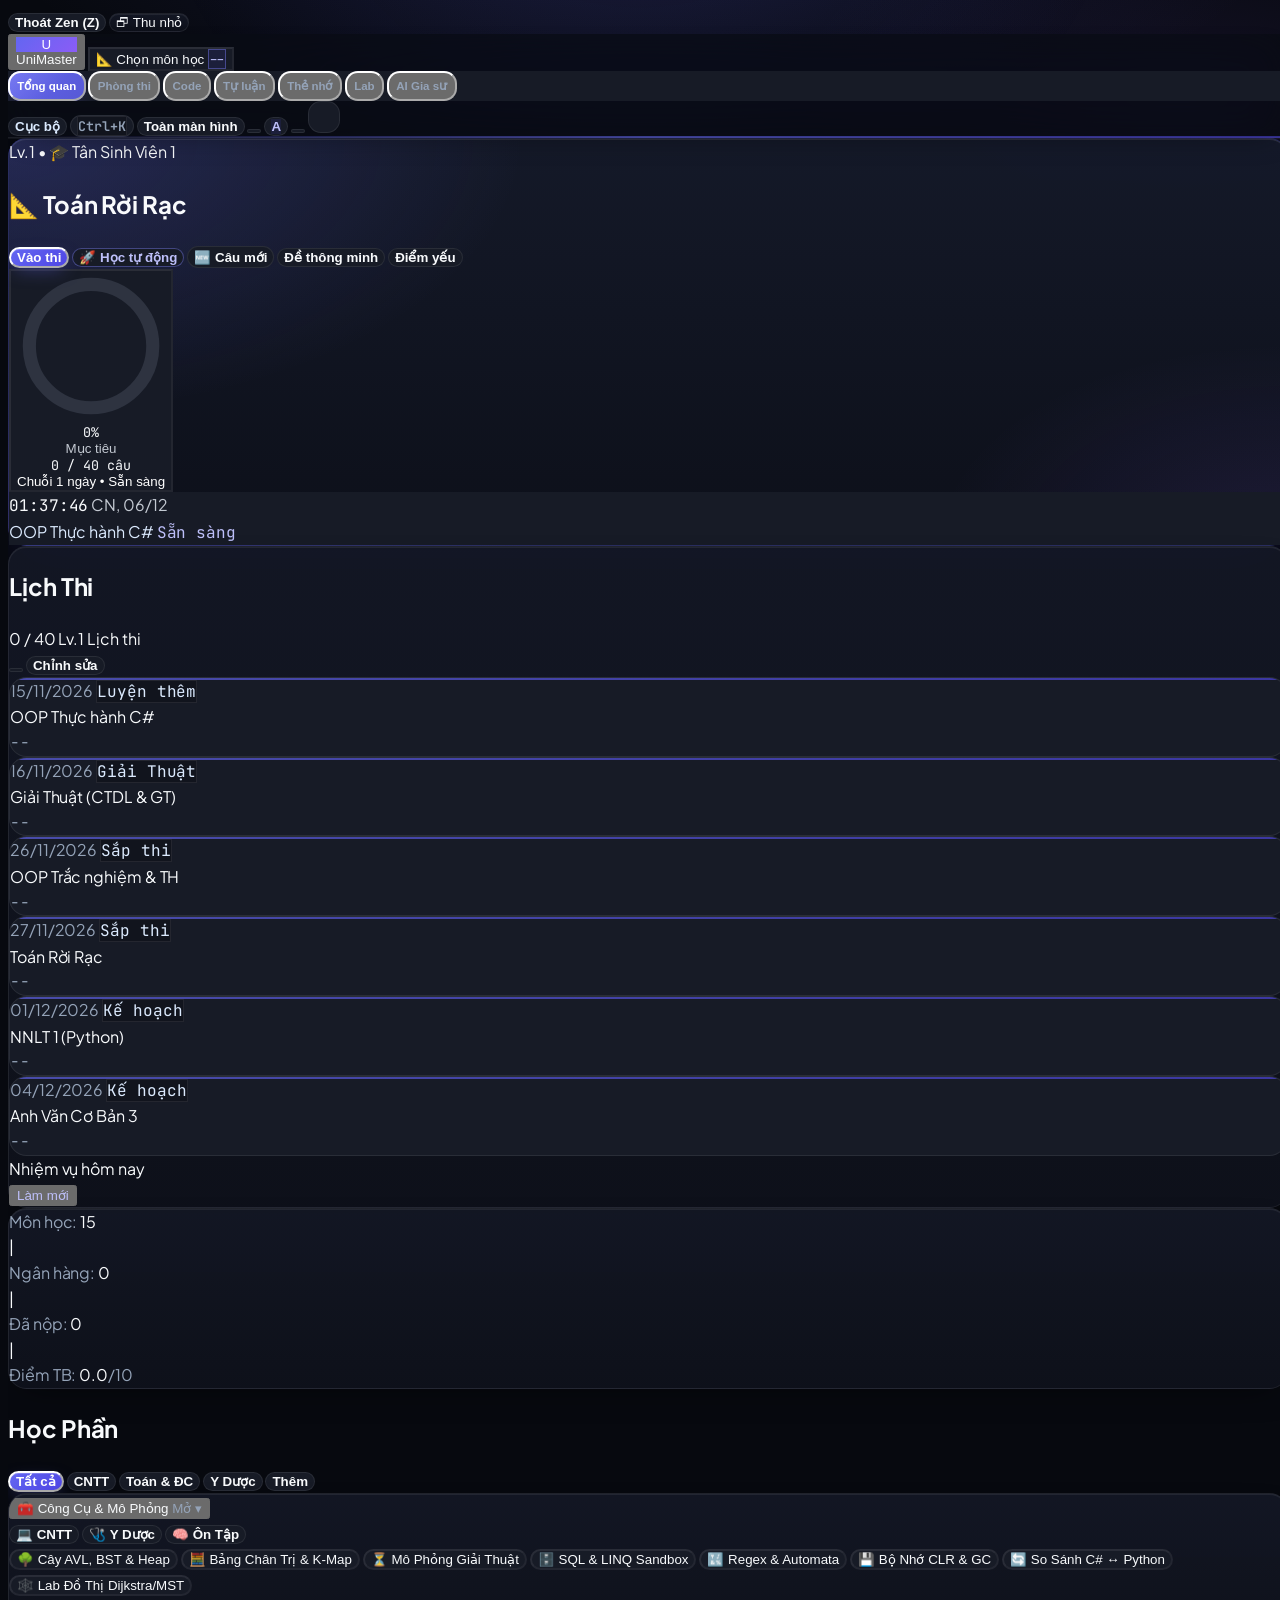
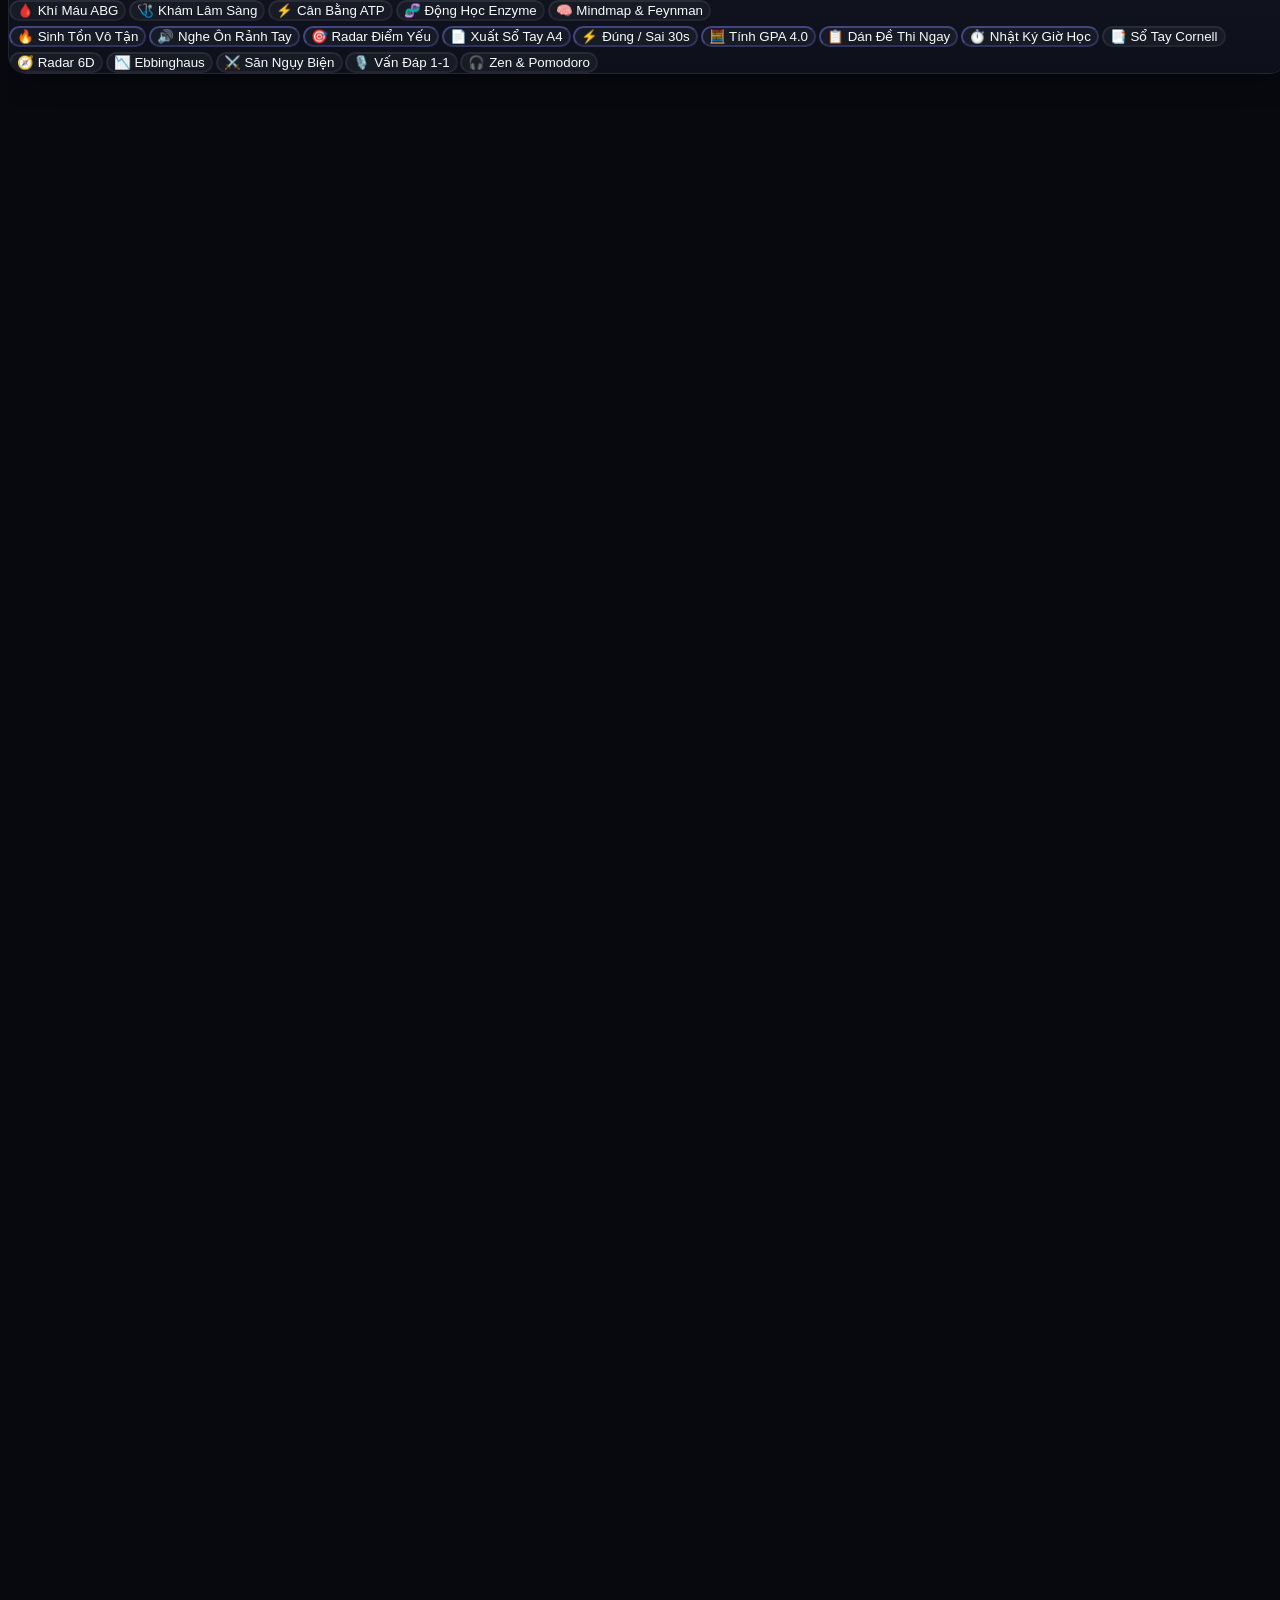
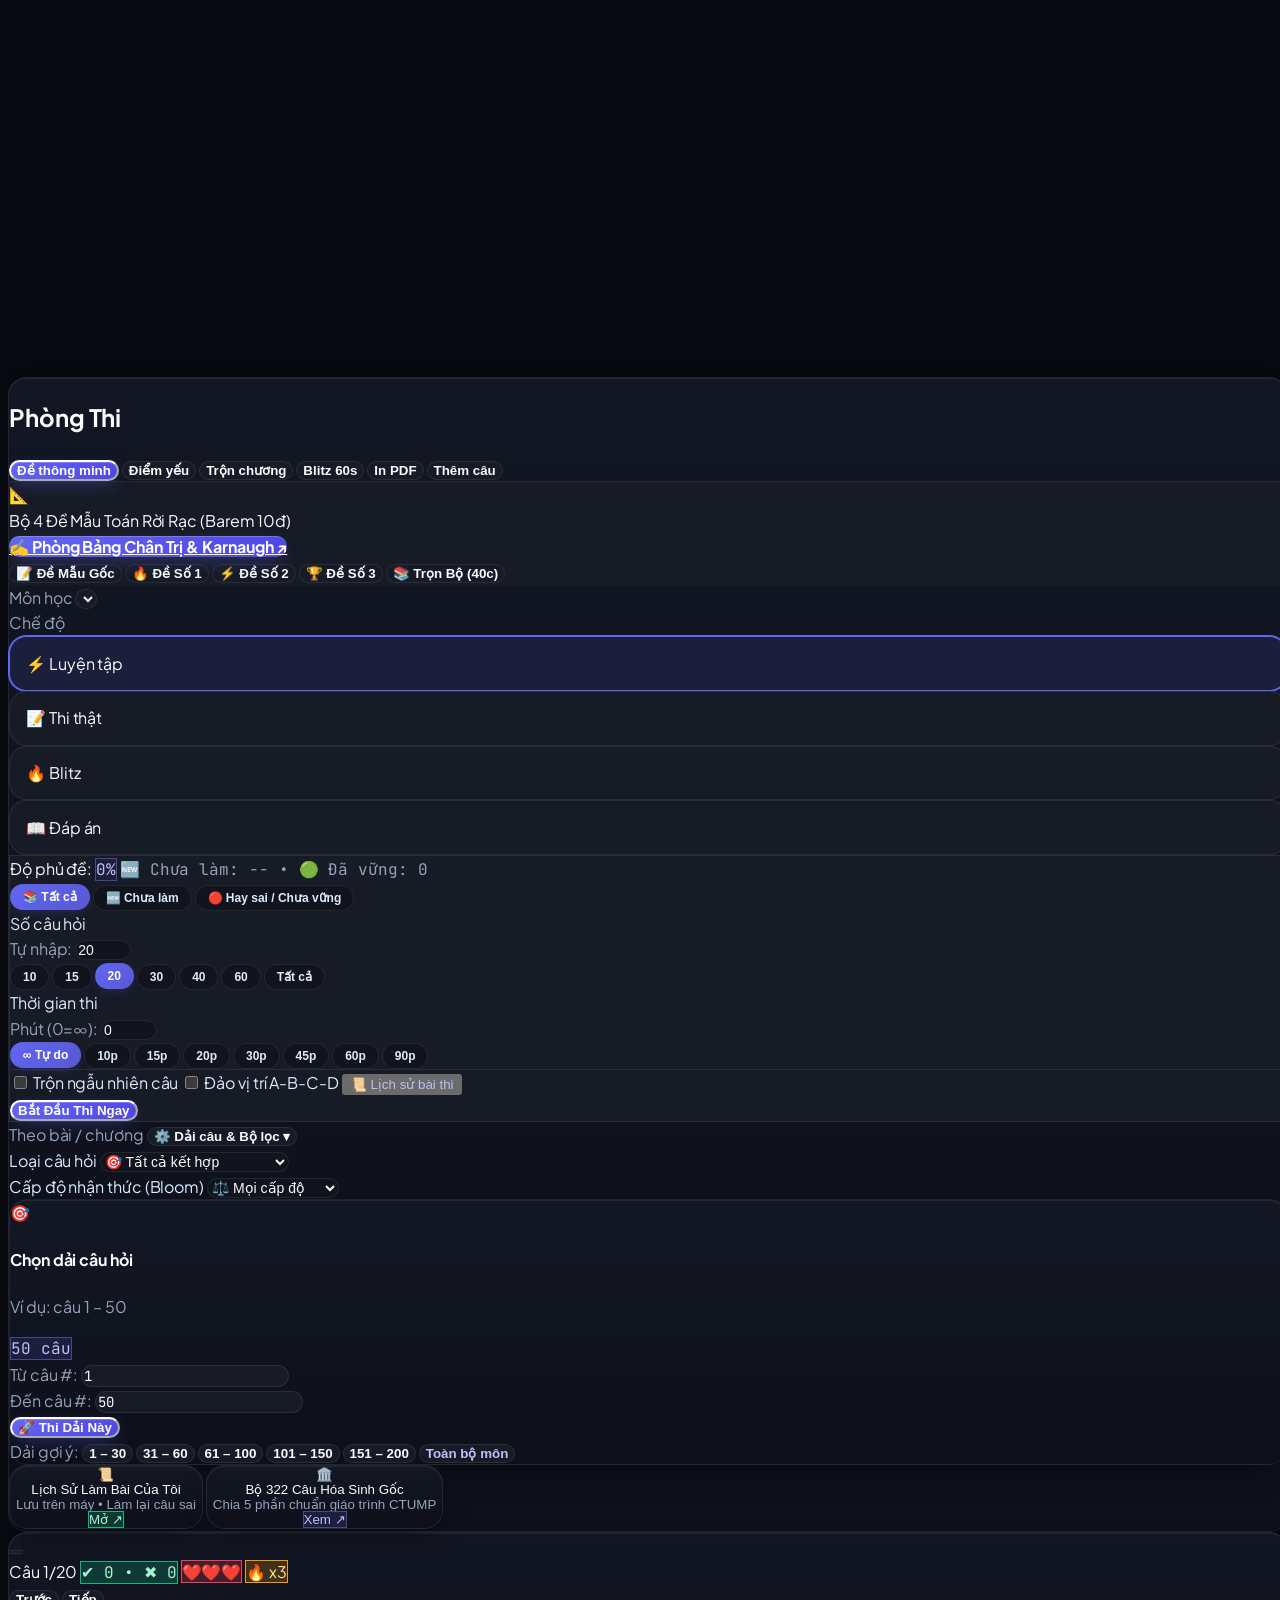
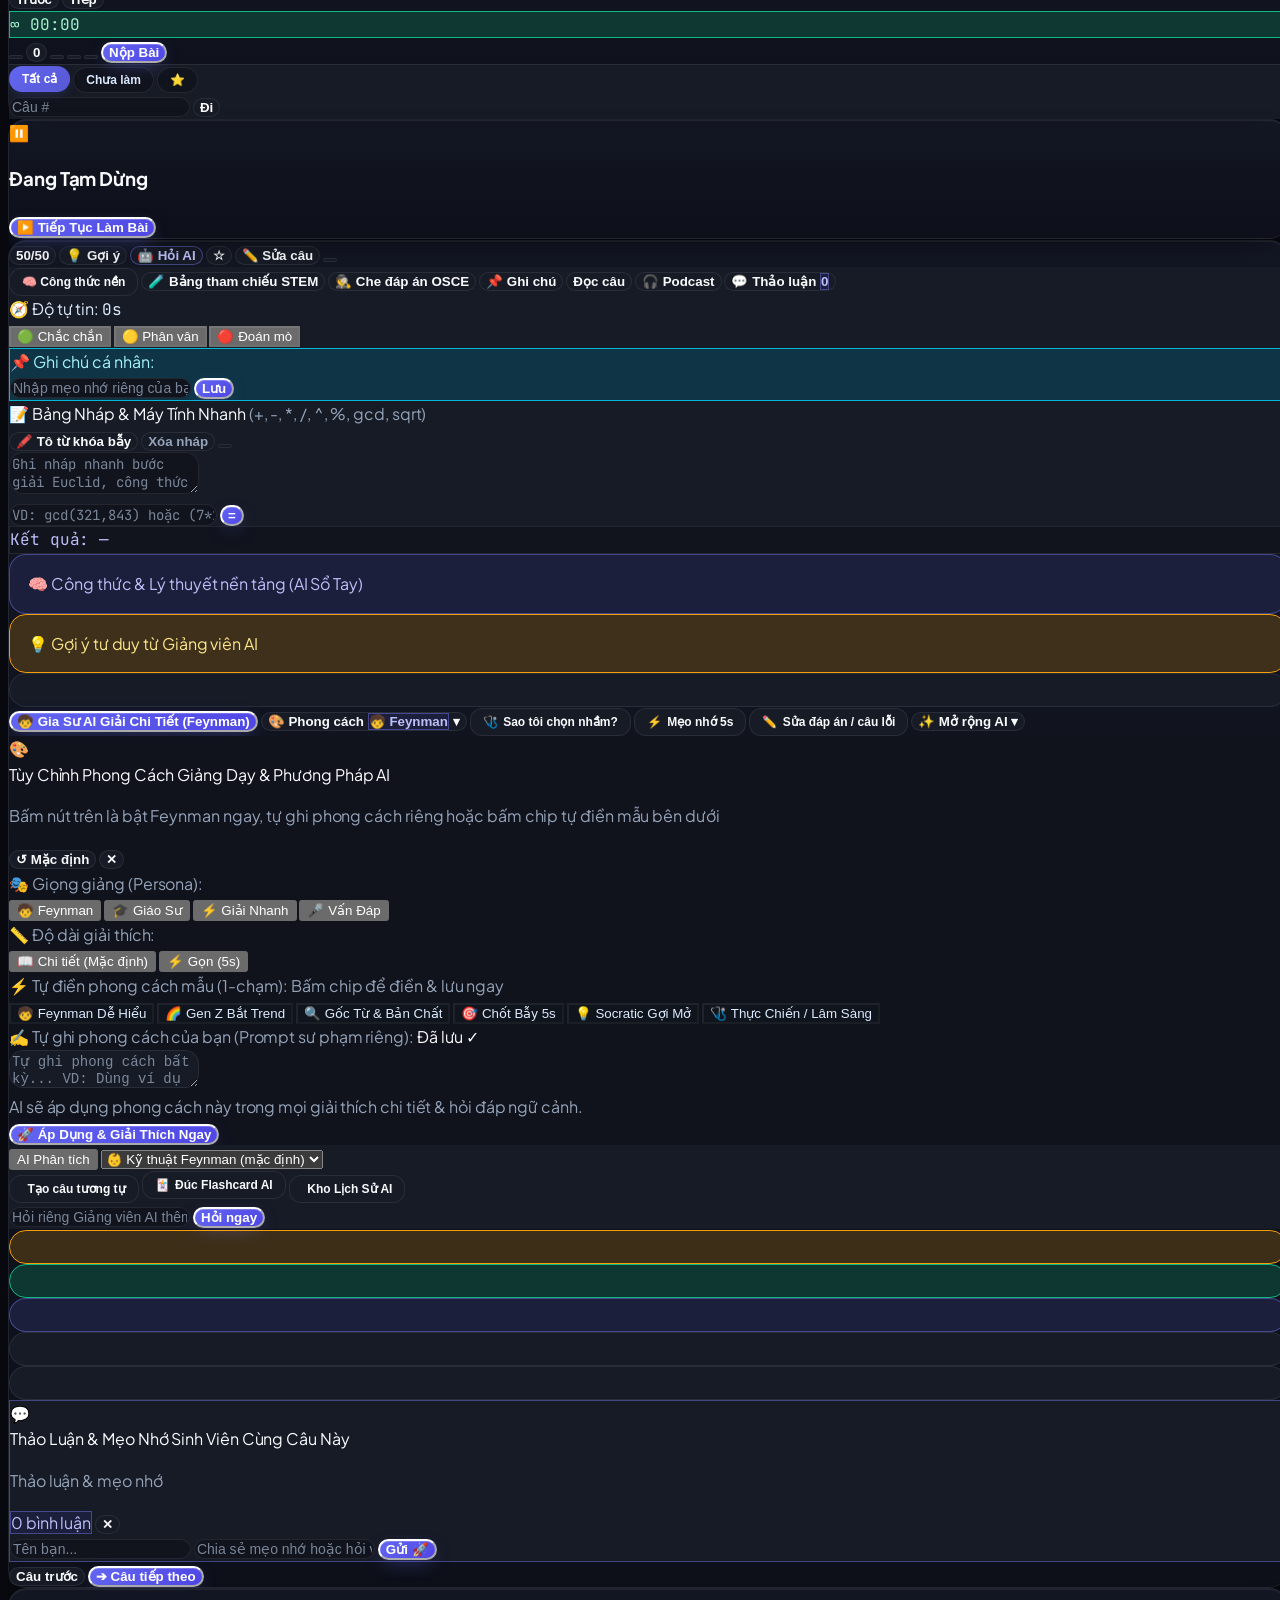
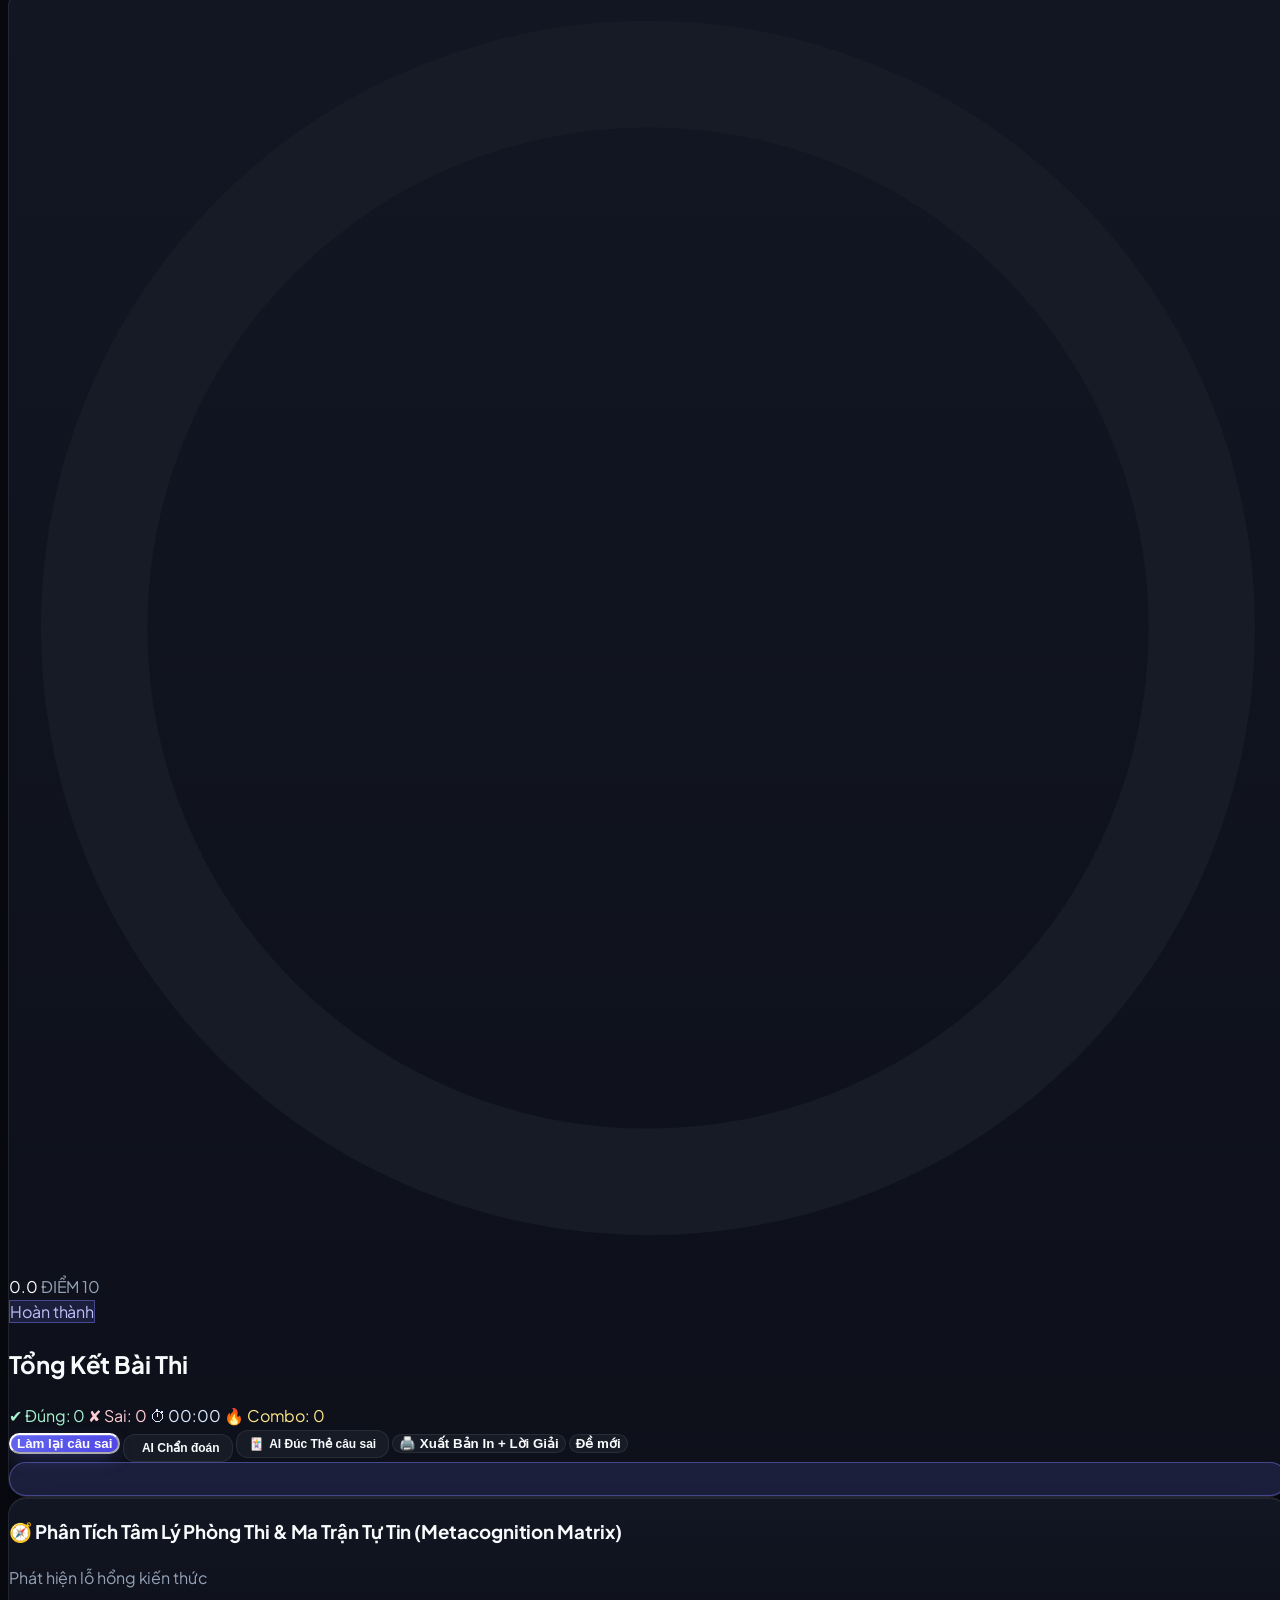
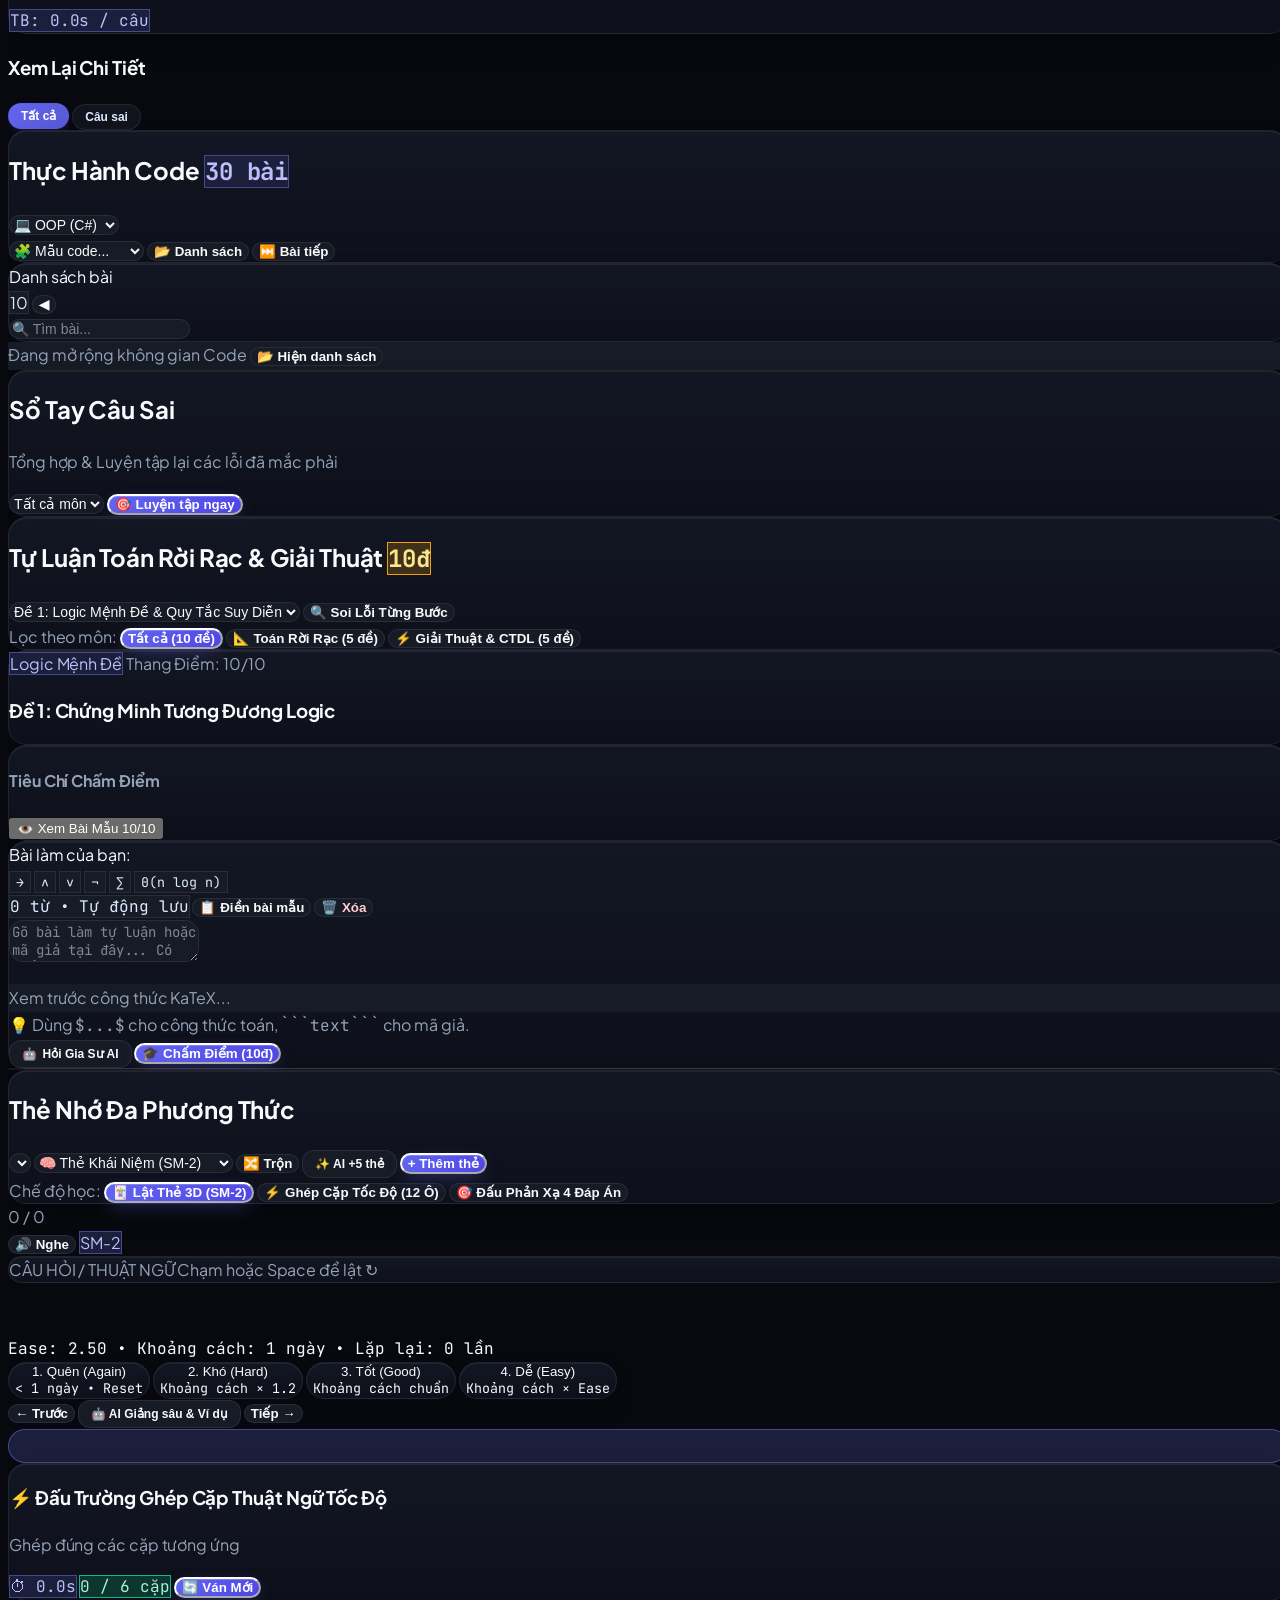
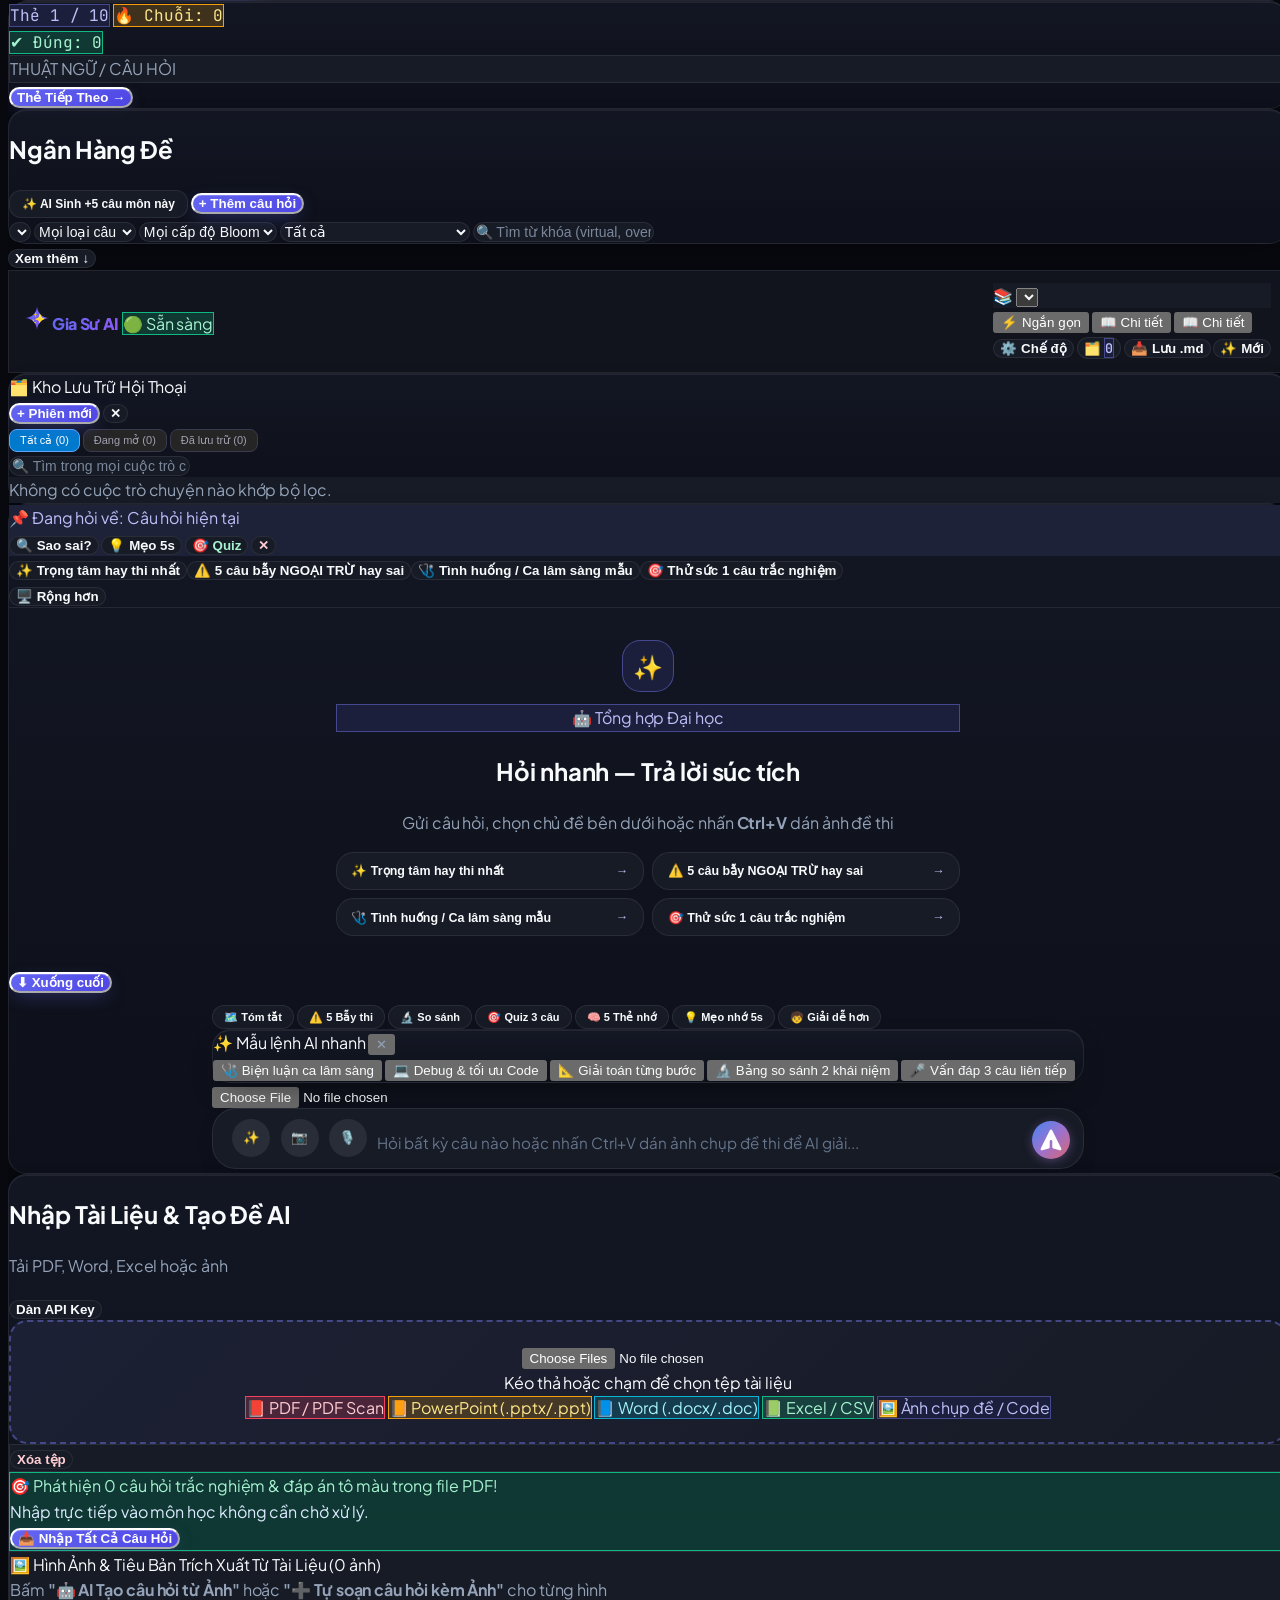
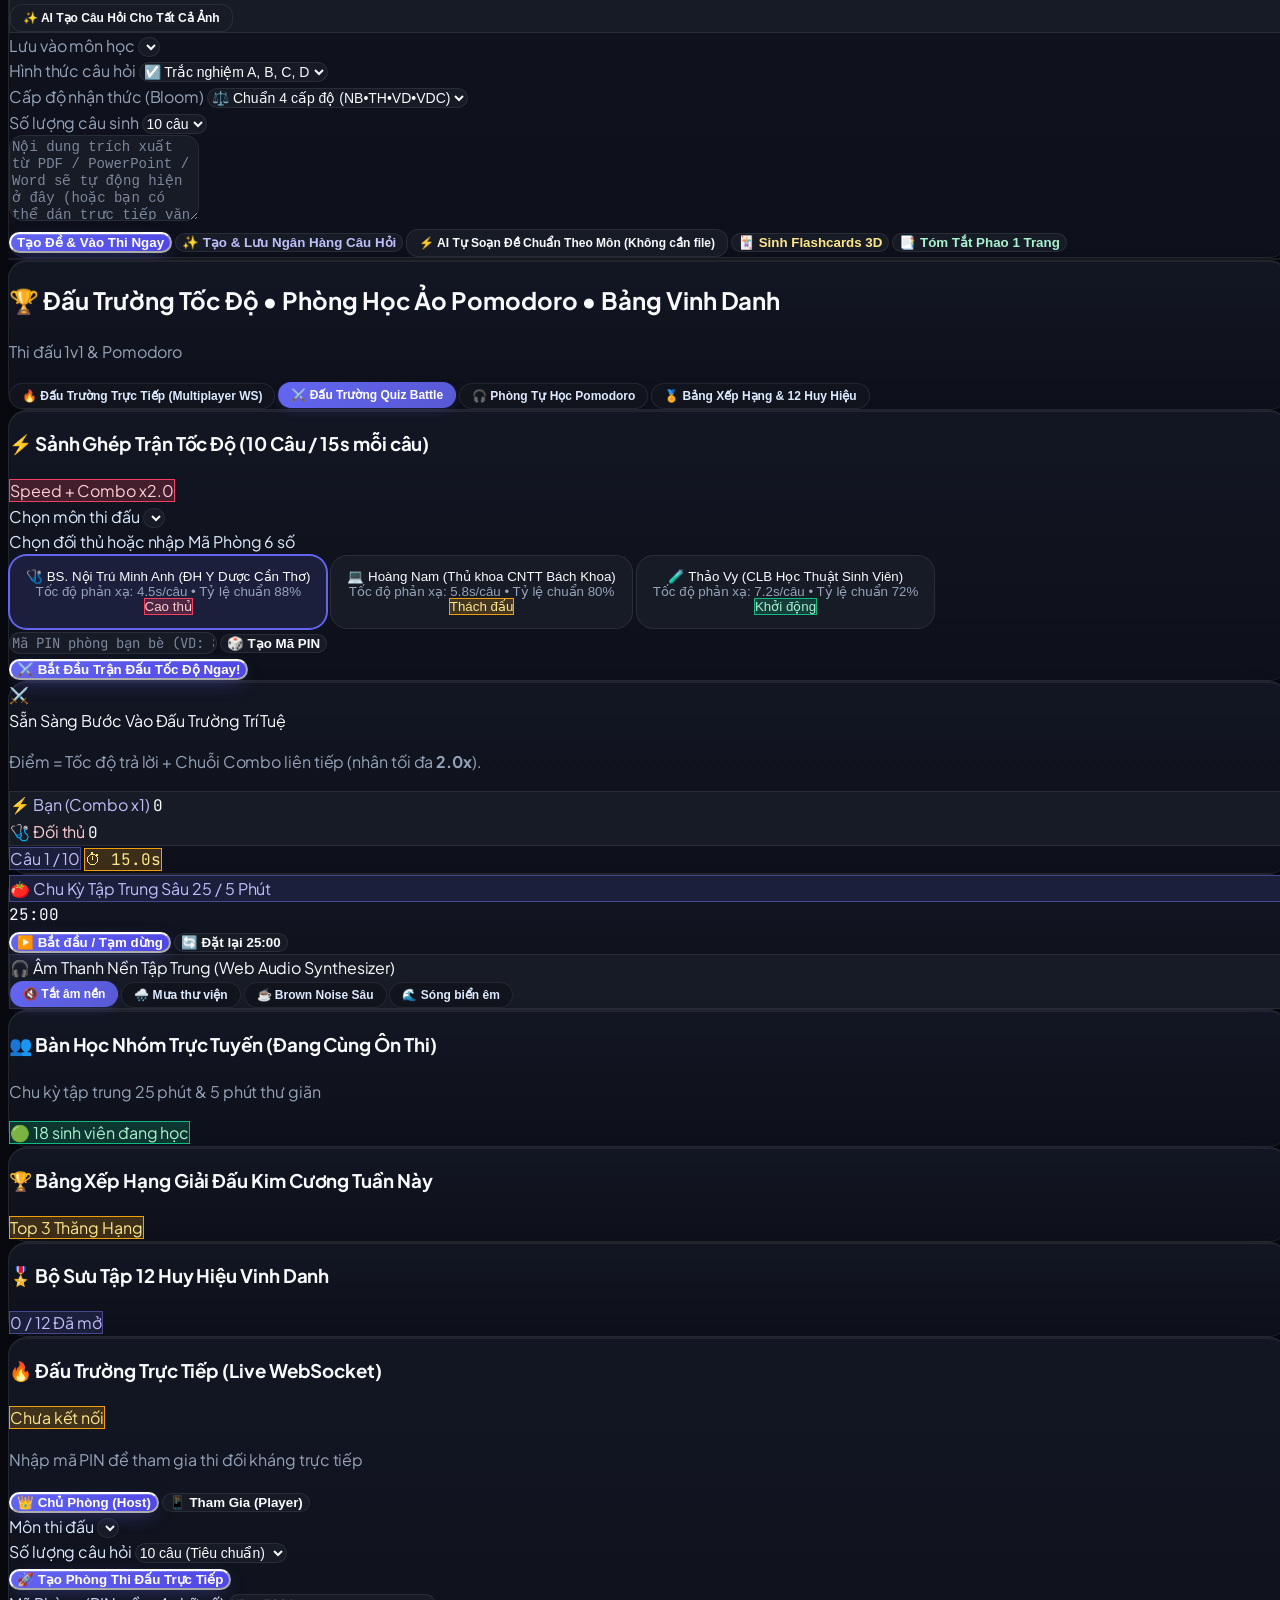
==== commit 52c1a20d: "feat(cloud): multi-cloud support (HuggingFace/Koyeb) & optimize Feynman AI exam tutor" ====
--- a/static/index.html
+++ b/static/index.html
@@ -1319,8 +1319,13 @@
 
             <!-- 3 Calm Primary AI Pills + Expand Toggle -->
             <div class="flex flex-wrap items-center gap-2">
-              <button onclick="askAiAboutCurrentExamQuestion(true)" class="btn-primary !bg-gradient-to-r !from-indigo-600 !to-purple-600 px-3.5 py-1.5 rounded-xl text-xs font-black flex items-center gap-1.5 shadow-sm hover:scale-[1.02] active:scale-95 transition-all">
-                <span>🤖</span> <span>Gia Sư AI Giải Chi Tiết</span>
+              <button id="btn-exam-feynman-tutor" onclick="askAiAboutCurrentExamQuestion(true)" class="btn-primary !bg-gradient-to-r !from-amber-500 !via-indigo-600 !to-purple-600 px-3.5 py-1.5 rounded-xl text-xs font-black flex items-center gap-1.5 shadow-sm hover:scale-[1.02] active:scale-95 transition-all" title="Bấm là kích hoạt Feynman giảng giải bản chất sâu sắc ngay lập tức">
+                <span>🧒</span> <span>Gia Sư AI Giải Chi Tiết (Feynman)</span>
+              </button>
+              <button type="button" id="btn-toggle-tutor-style-config" onclick="toggleExamTutorStylePanel()" class="btn-soft px-2.5 py-1.5 rounded-xl text-xs font-bold flex items-center gap-1.5 transition-all border border-indigo-500/30 hover:border-indigo-400" title="Tùy chỉnh phong cách & giọng điệu giảng dạy">
+                <span>🎨</span> <span>Phong cách</span>
+                <span id="exam-tutor-active-style-badge" class="badge-brand px-1.5 py-0.5 rounded-md text-[10px] font-black truncate max-w-[120px]">Feynman</span>
+                <span id="exam-tutor-style-chevron" class="opacity-70">▾</span>
               </button>
               <button id="btn-explain-mistake" onclick="triggerExplainMyMistake()" class="ai-chip-btn">
                 <span>🩺</span> Sao tôi chọn nhầm?
@@ -1328,7 +1333,7 @@
               <button onclick="triggerAiMnemonic()" class="ai-chip-btn">
                 <span>⚡</span> Mẹo nhớ 5s
               </button>
-              <button type="button" onclick="openEditQuestionModal()" class="ai-chip-btn" title="Đáp án sai hoặc câu lỗi? Bấm để sửa ngay &amp; đẩy lên GitHub">
+              <button type="button" onclick="openEditQuestionModal()" class="ai-chip-btn" title="Đáp án sai hoặc câu lỗi? Bấm để sửa ngay & đẩy lên GitHub">
                 <span>✏️</span> Sửa đáp án / câu lỗi
               </button>
               <button type="button" id="btn-feedback-more-ai" onclick="toggleFeedbackExtraAiTools()" class="btn-soft px-3 py-1.5 rounded-xl text-xs font-bold flex items-center gap-1 ml-auto">
@@ -1336,7 +1341,105 @@
               </button>
             </div>
 
-            <!-- Collapsible Advanced AI Tools Drawer -->
+            <!-- Bảng Tùy Chỉnh Phong Cách & Sư Phạm Gia Sư AI Phòng Thi (Collapsible) -->
+            <div id="exam-tutor-style-panel" class="hidden p-3.5 rounded-2xl border space-y-3 animate-fade-in shadow-md" style="background: color-mix(in srgb, var(--bg-surface) 95%, transparent); border-color: color-mix(in srgb, var(--brand) 40%, var(--border));">
+              <!-- Header của Panel -->
+              <div class="flex items-center justify-between gap-2 border-b pb-2" style="border-color: var(--border);">
+                <div class="flex items-center gap-2">
+                  <span class="text-sm">🎨</span>
+                  <div>
+                    <span class="text-xs font-black txt-main">Tùy Chỉnh Phong Cách Giảng Dạy & Phương Pháp AI</span>
+                    <p class="text-[10px] txt-muted">Bấm nút trên là bật Feynman ngay, tự ghi phong cách riêng hoặc bấm chip tự điền mẫu bên dưới</p>
+                  </div>
+                </div>
+                <div class="flex items-center gap-1.5">
+                  <button type="button" onclick="resetExamTutorStyleToDefault()" class="btn-soft px-2 py-0.5 text-[10.5px] font-semibold text-slate-400 hover:text-white" title="Trở về phong cách Feynman mặc định">↺ Mặc định</button>
+                  <button type="button" onclick="toggleExamTutorStylePanel(false)" class="btn-soft p-1 text-xs" title="Thu gọn bảng">✕</button>
+                </div>
+              </div>
+
+              <!-- Hàng 1: Giọng giảng (Persona) + Độ dài phản hồi -->
+              <div class="grid grid-cols-1 sm:grid-cols-2 gap-2 text-xs">
+                <!-- Giọng Giảng Persona -->
+                <div class="space-y-1">
+                  <span class="text-[10.5px] font-bold txt-muted flex items-center gap-1">
+                    <span>🎭</span> Giọng giảng (Persona):
+                  </span>
+                  <div class="flex items-center gap-1 flex-wrap">
+                    <button type="button" onclick="setExamPersonaDirect('feynman')" data-exam-persona="feynman" class="exam-persona-btn active px-2.5 py-1 rounded-xl text-xs font-bold border transition-all">🧒 Feynman</button>
+                    <button type="button" onclick="setExamPersonaDirect('professor')" data-exam-persona="professor" class="exam-persona-btn px-2.5 py-1 rounded-xl text-xs font-bold border transition-all">🎓 Giáo Sư</button>
+                    <button type="button" onclick="setExamPersonaDirect('speed')" data-exam-persona="speed" class="exam-persona-btn px-2.5 py-1 rounded-xl text-xs font-bold border transition-all">⚡ Giải Nhanh</button>
+                    <button type="button" onclick="setExamPersonaDirect('examiner')" data-exam-persona="examiner" class="exam-persona-btn px-2.5 py-1 rounded-xl text-xs font-bold border transition-all">🎤 Vấn Đáp</button>
+                  </div>
+                </div>
+
+                <!-- Độ Dài Phản Hồi -->
+                <div class="space-y-1">
+                  <span class="text-[10.5px] font-bold txt-muted flex items-center gap-1">
+                    <span>📏</span> Độ dài giải thích:
+                  </span>
+                  <div class="flex items-center gap-1 flex-wrap">
+                    <button type="button" onclick="setExamLengthDirect('detailed')" data-exam-length="detailed" class="exam-length-btn active px-2.5 py-1 rounded-xl text-xs font-bold border transition-all">📖 Chi tiết (Mặc định)</button>
+                    <button type="button" onclick="setExamLengthDirect('concise')" data-exam-length="concise" class="exam-length-btn px-2.5 py-1 rounded-xl text-xs font-bold border transition-all">⚡ Gọn (5s)</button>
+                  </div>
+                </div>
+              </div>
+
+              <!-- Hàng 2: Tự Điền Nhanh Phong Cách (Preset Chips 1-Chạm) -->
+              <div class="space-y-1.5">
+                <span class="text-[10.5px] font-bold txt-muted flex items-center justify-between">
+                  <span class="flex items-center gap-1"><span>⚡</span> Tự điền phong cách mẫu (1-chạm):</span>
+                  <span class="text-[10px] text-indigo-400">Bấm chip để điền & lưu ngay</span>
+                </span>
+                <div class="flex items-center gap-1.5 flex-wrap">
+                  <button type="button" data-exam-preset="feynman_pure" onclick="applyTutorPresetStyle('feynman_pure')" class="exam-preset-chip px-2.5 py-1 rounded-xl text-[11px] font-bold border transition-all flex items-center gap-1 hover:border-amber-400">
+                    🧒 Feynman Dễ Hiểu
+                  </button>
+                  <button type="button" data-exam-preset="gen_z" onclick="applyTutorPresetStyle('gen_z')" class="exam-preset-chip px-2.5 py-1 rounded-xl text-[11px] font-bold border transition-all flex items-center gap-1 hover:border-purple-400">
+                    🌈 Gen Z Bắt Trend
+                  </button>
+                  <button type="button" data-exam-preset="root_cause" onclick="applyTutorPresetStyle('root_cause')" class="exam-preset-chip px-2.5 py-1 rounded-xl text-[11px] font-bold border transition-all flex items-center gap-1 hover:border-cyan-400">
+                    🔍 Gốc Từ & Bản Chất
+                  </button>
+                  <button type="button" data-exam-preset="trap_buster" onclick="applyTutorPresetStyle('trap_buster')" class="exam-preset-chip px-2.5 py-1 rounded-xl text-[11px] font-bold border transition-all flex items-center gap-1 hover:border-rose-400">
+                    🎯 Chốt Bẫy 5s
+                  </button>
+                  <button type="button" data-exam-preset="socratic" onclick="applyTutorPresetStyle('socratic')" class="exam-preset-chip px-2.5 py-1 rounded-xl text-[11px] font-bold border transition-all flex items-center gap-1 hover:border-emerald-400">
+                    💡 Socratic Gợi Mở
+                  </button>
+                  <button type="button" data-exam-preset="clinical_sim" onclick="applyTutorPresetStyle('clinical_sim')" class="exam-preset-chip px-2.5 py-1 rounded-xl text-[11px] font-bold border transition-all flex items-center gap-1 hover:border-amber-400">
+                    🩺 Thực Chiến / Lâm Sàng
+                  </button>
+                </div>
+              </div>
+
+              <!-- Hàng 3: Ô Tự Ghi Phong Cách (Custom Style Textarea) -->
+              <div class="space-y-1.5">
+                <div class="flex items-center justify-between text-[10.5px]">
+                  <span class="font-bold txt-muted flex items-center gap-1">
+                    <span>✍️</span> Tự ghi phong cách của bạn (Prompt sư phạm riêng):
+                  </span>
+                  <span id="exam-tutor-save-status" class="text-[10px] text-emerald-400 font-bold">Đã lưu ✓</span>
+                </div>
+                <div class="flex gap-2">
+                  <textarea id="exam-tutor-custom-style" rows="2"
+                    oninput="handleExamCustomStyleInput(this.value)"
+                    placeholder="Tự ghi phong cách bất kỳ... VD: Dùng ví dụ đời thường cho người mất gốc, giọng Gen Z hài hước, phân tích vì sao phương án khác sai..."
+                    class="uni-input flex-1 px-3 py-2 text-xs leading-relaxed resize-none rounded-xl" style="background-color: var(--bg-subtle);"></textarea>
+                </div>
+              </div>
+
+              <!-- Hàng 4: Nút Kích Hoạt Nhanh với Cấu Hình Này -->
+              <div class="flex items-center justify-between gap-2 pt-1">
+                <div class="text-[10px] txt-muted">
+                  AI sẽ áp dụng phong cách này trong mọi giải thích chi tiết & hỏi đáp ngữ cảnh.
+                </div>
+                <button type="button" onclick="askAiAboutCurrentExamQuestion(true)" class="btn-primary px-3.5 py-1.5 text-xs font-black rounded-xl flex items-center gap-1.5 shadow-sm hover:scale-[1.02] active:scale-95 transition-all">
+                  <span>🚀</span> <span>Áp Dụng & Giải Thích Ngay</span>
+                </button>
+              </div>
+            </div>
+
             <div id="q-feedback-more-ai-wrap" class="hidden p-3 rounded-xl border space-y-2.5 animate-fade-in" style="background-color: var(--bg-subtle); border-color: var(--border);">
               <div class="flex flex-wrap items-center gap-2">
                 <div class="inline-flex items-center rounded-xl bg-slate-800/80 p-0.5 border border-indigo-500/30 shadow-sm">
@@ -5392,6 +5495,23 @@
             <button type="button" onclick="exportFloatingTutorNotes()" class="btn-soft px-2 py-0.5 text-[10px] font-bold shrink-0" title="Xuất hội thoại ra tệp">📄 Xuất file</button>
           </div>
         </div>
+        <!-- Hàng Custom Style & Preset Trong Floating Tutor Drawer -->
+        <div class="px-2.5 py-2 border-b space-y-1.5 text-[10px]" style="border-color: var(--border); background-color: var(--bg-subtle);">
+          <div class="flex items-center justify-between">
+            <span class="txt-muted font-extrabold uppercase flex items-center gap-1"><span>🎨</span> Phong cách riêng:</span>
+            <div class="flex items-center gap-1 flex-wrap">
+              <button type="button" onclick="applyTutorPresetStyle('feynman_pure')" class="badge-soft px-1.5 py-0.5 rounded text-[9.5px] hover:text-white">🧒 Feynman</button>
+              <button type="button" onclick="applyTutorPresetStyle('gen_z')" class="badge-soft px-1.5 py-0.5 rounded text-[9.5px] hover:text-white">🌈 Gen Z</button>
+              <button type="button" onclick="applyTutorPresetStyle('root_cause')" class="badge-soft px-1.5 py-0.5 rounded text-[9.5px] hover:text-white">🔍 Gốc từ</button>
+              <button type="button" onclick="applyTutorPresetStyle('trap_buster')" class="badge-soft px-1.5 py-0.5 rounded text-[9.5px] hover:text-white">🎯 Bẫy 5s</button>
+              <button type="button" onclick="resetExamTutorStyleToDefault()" class="text-slate-400 hover:text-rose-400 text-[9.5px]">Xóa</button>
+            </div>
+          </div>
+          <input id="ft-custom-style-input" type="text"
+            oninput="handleExamCustomStyleInput(this.value)"
+            placeholder="Tự ghi phong cách gia sư (VD: ví dụ đời thường, giọng Gen Z, mổ xẻ bẫy...)"
+            class="uni-input w-full px-2.5 py-1 text-[10.5px] rounded-lg" style="background-color: var(--bg-surface);" />
+        </div>
       </div>
 
       <!-- Compact Pinned Question / Code / Term Context Strip (Zero Duplicate Action Row) -->
--- a/static/style.css
+++ b/static/style.css
@@ -6547,3 +6547,42 @@
     transform: translateY(-2px) scale(1.05);
   }
 }
+
+
+/* ==========================================================================
+   Exam Room AI Tutor Feynman & Style Customizer Suite
+   ========================================================================== */
+#btn-exam-feynman-tutor {
+  position: relative;
+  overflow: hidden;
+  box-shadow: 0 4px 14px -2px rgba(99, 102, 241, 0.45), 0 2px 6px -1px rgba(245, 158, 11, 0.35);
+}
+#btn-exam-feynman-tutor:hover {
+  box-shadow: 0 6px 20px -2px rgba(99, 102, 241, 0.65), 0 3px 8px -1px rgba(245, 158, 11, 0.45);
+}
+.exam-preset-chip {
+  background-color: color-mix(in srgb, var(--bg-surface) 75%, transparent);
+  border-color: color-mix(in srgb, var(--border) 80%, transparent);
+  color: var(--text-sub);
+  user-select: none;
+  cursor: pointer;
+}
+.exam-preset-chip:hover {
+  background-color: color-mix(in srgb, var(--brand) 15%, var(--bg-surface));
+  color: var(--text-main);
+  transform: translateY(-1px);
+}
+.exam-preset-chip.active {
+  background: linear-gradient(135deg, #4f46e5 0%, #7c3aed 100%) !important;
+  color: #ffffff !important;
+  border-color: #818cf8 !important;
+  box-shadow: 0 4px 12px -2px rgba(99, 102, 241, 0.5) !important;
+}
+.exam-persona-btn, .exam-length-btn {
+  cursor: pointer;
+  user-select: none;
+}
+#exam-tutor-custom-style:focus {
+  border-color: var(--brand);
+  box-shadow: 0 0 0 2px color-mix(in srgb, var(--brand) 25%, transparent);
+}
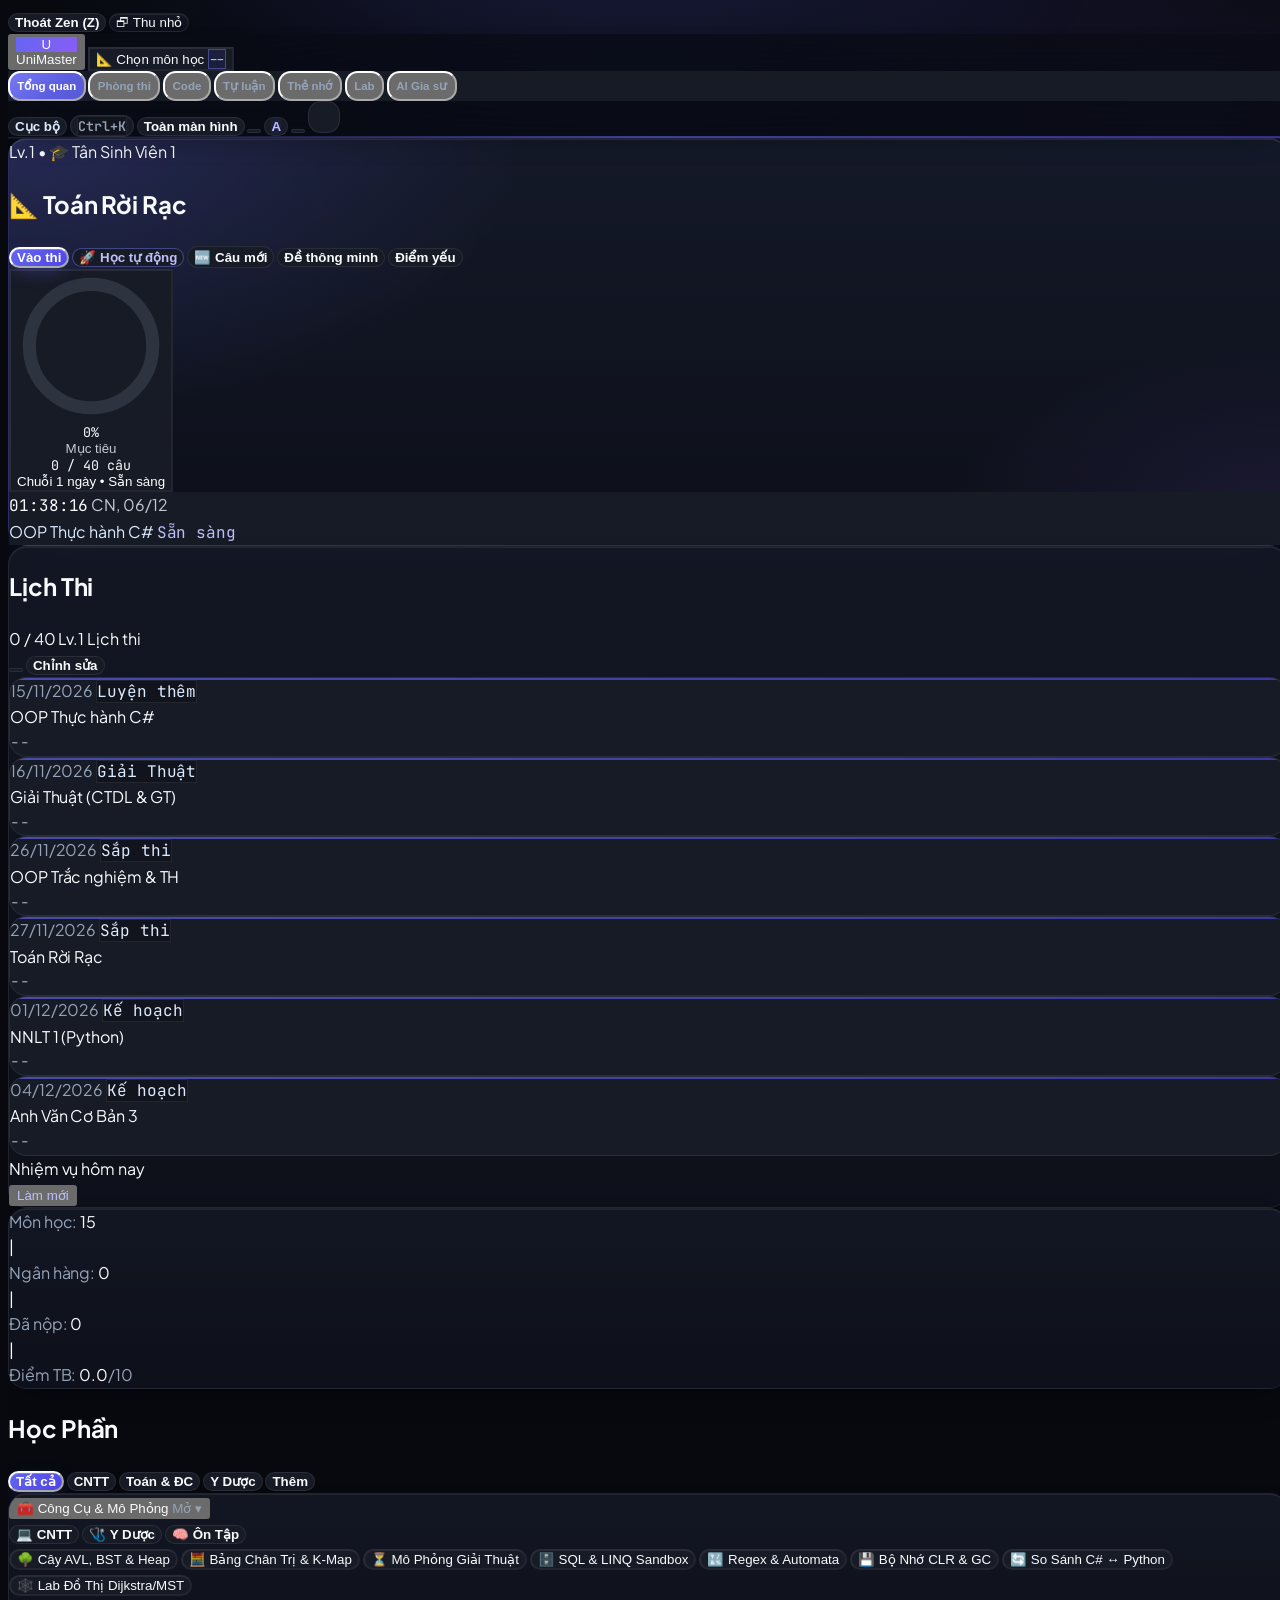
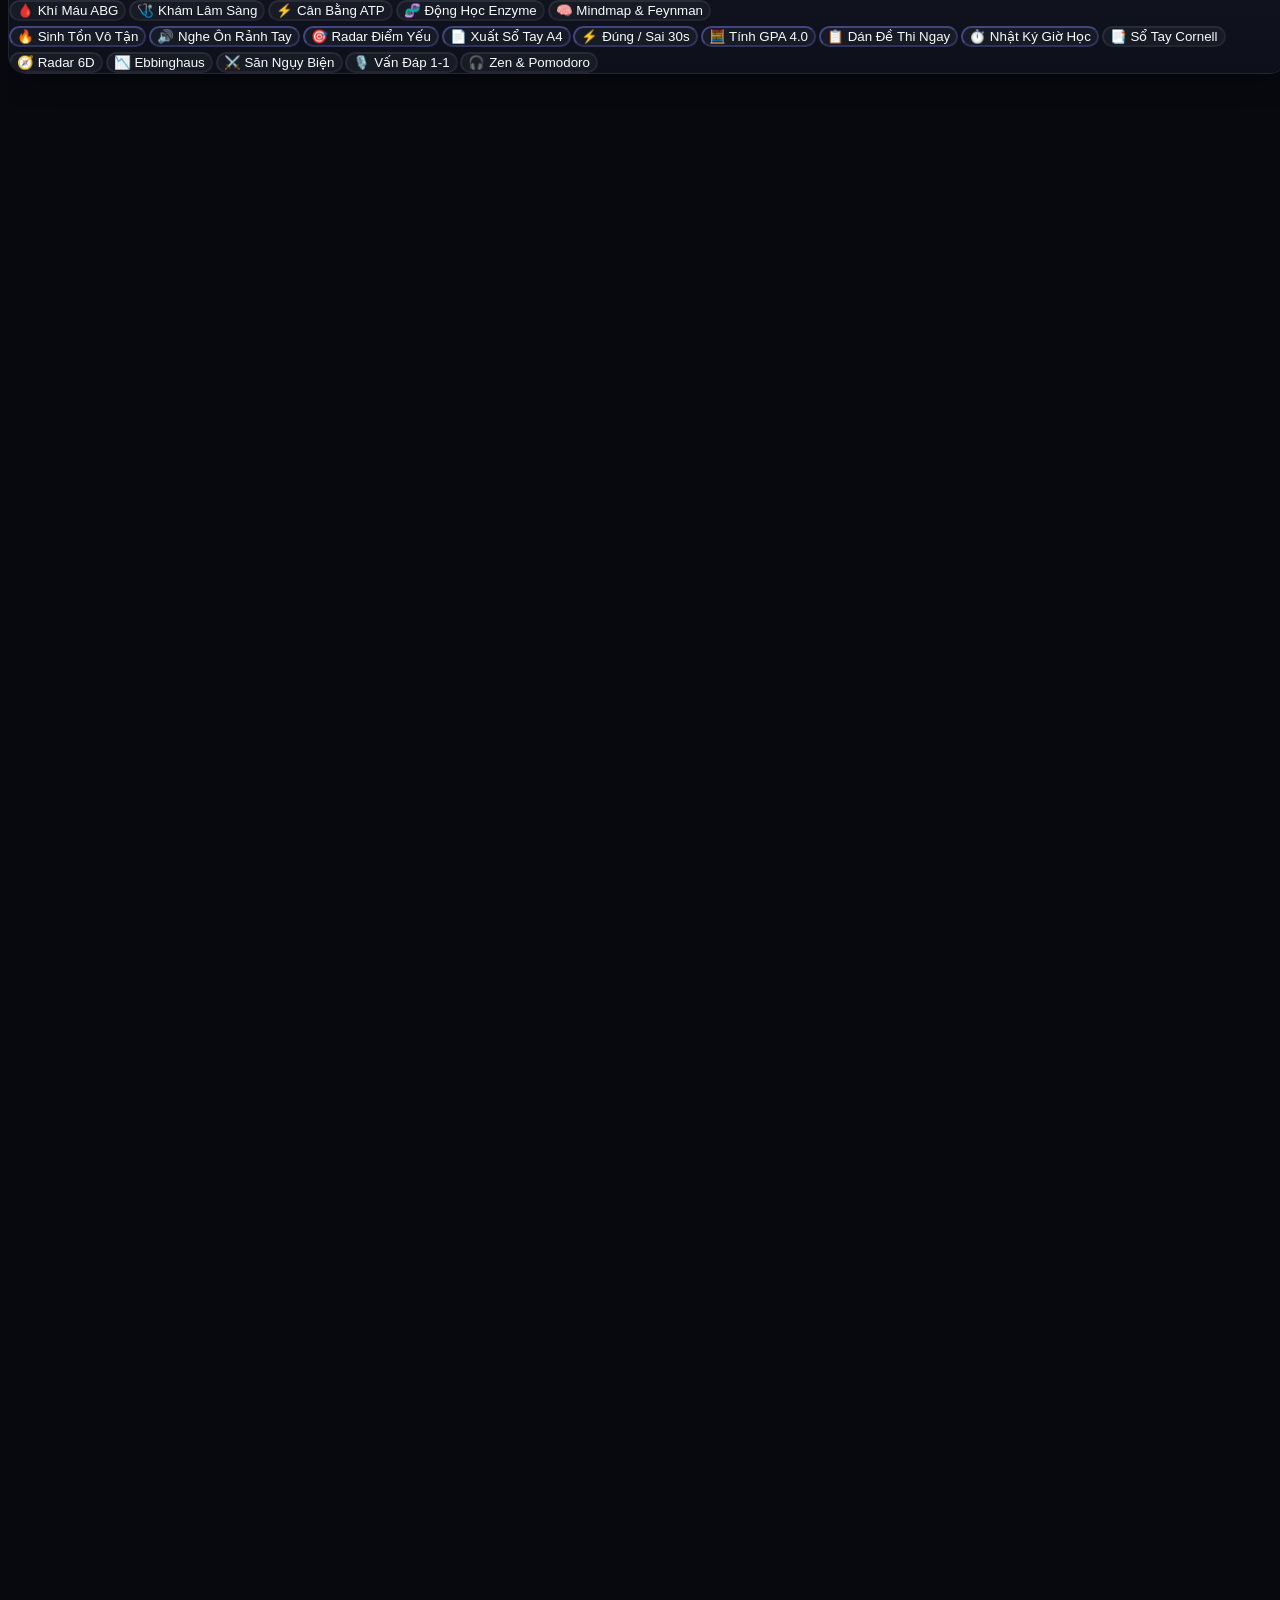
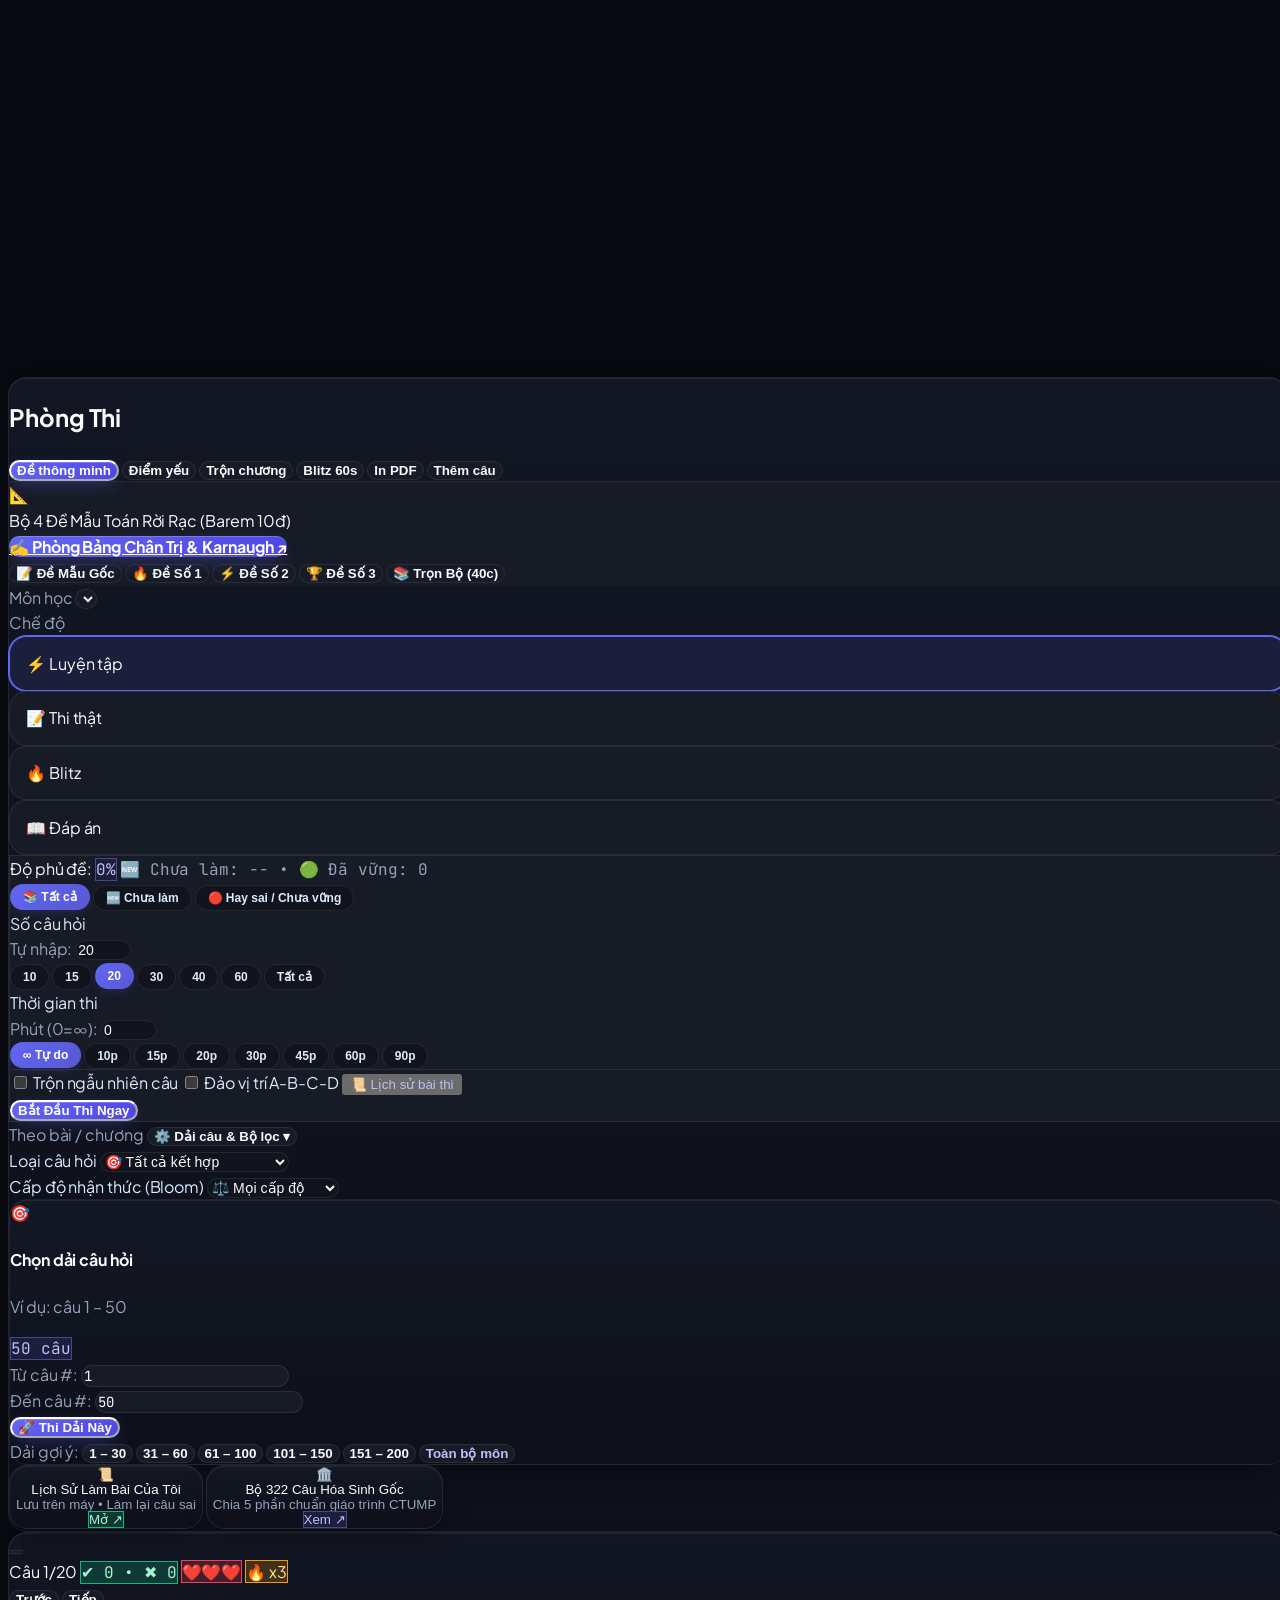
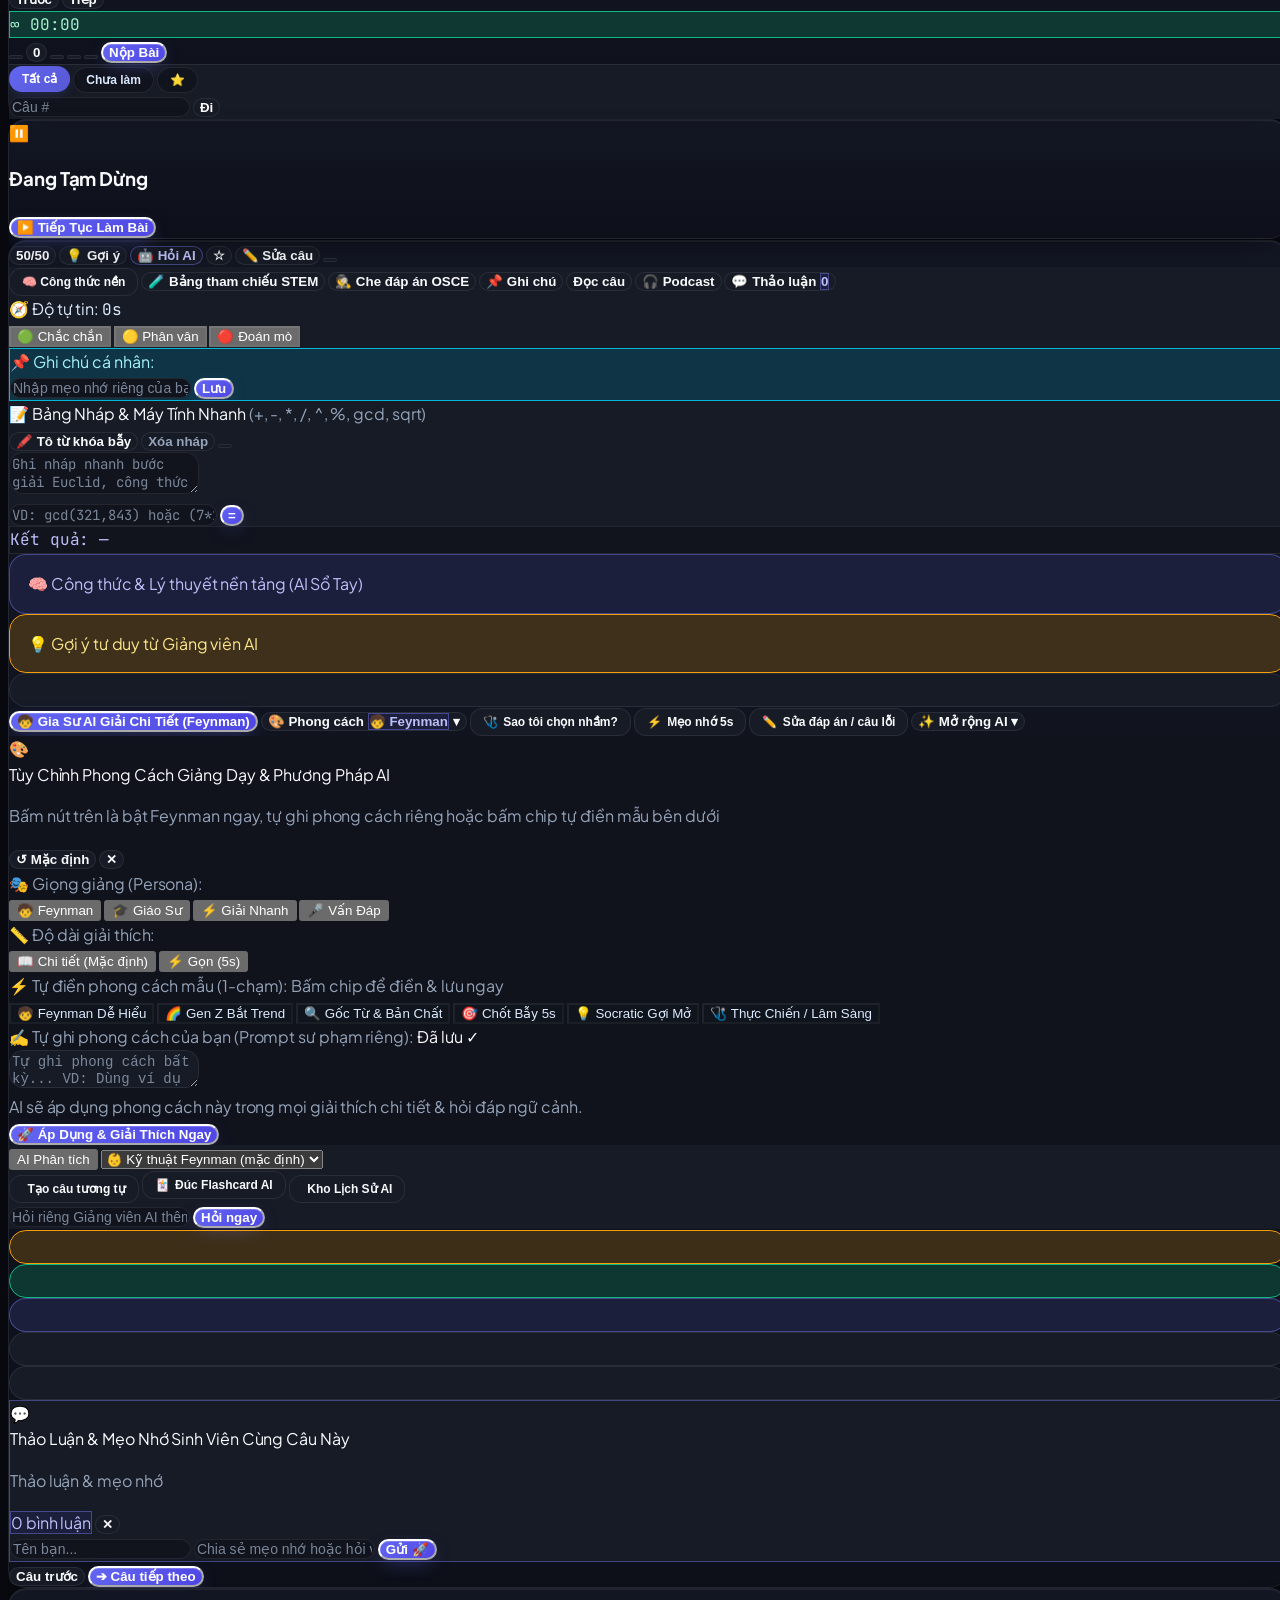
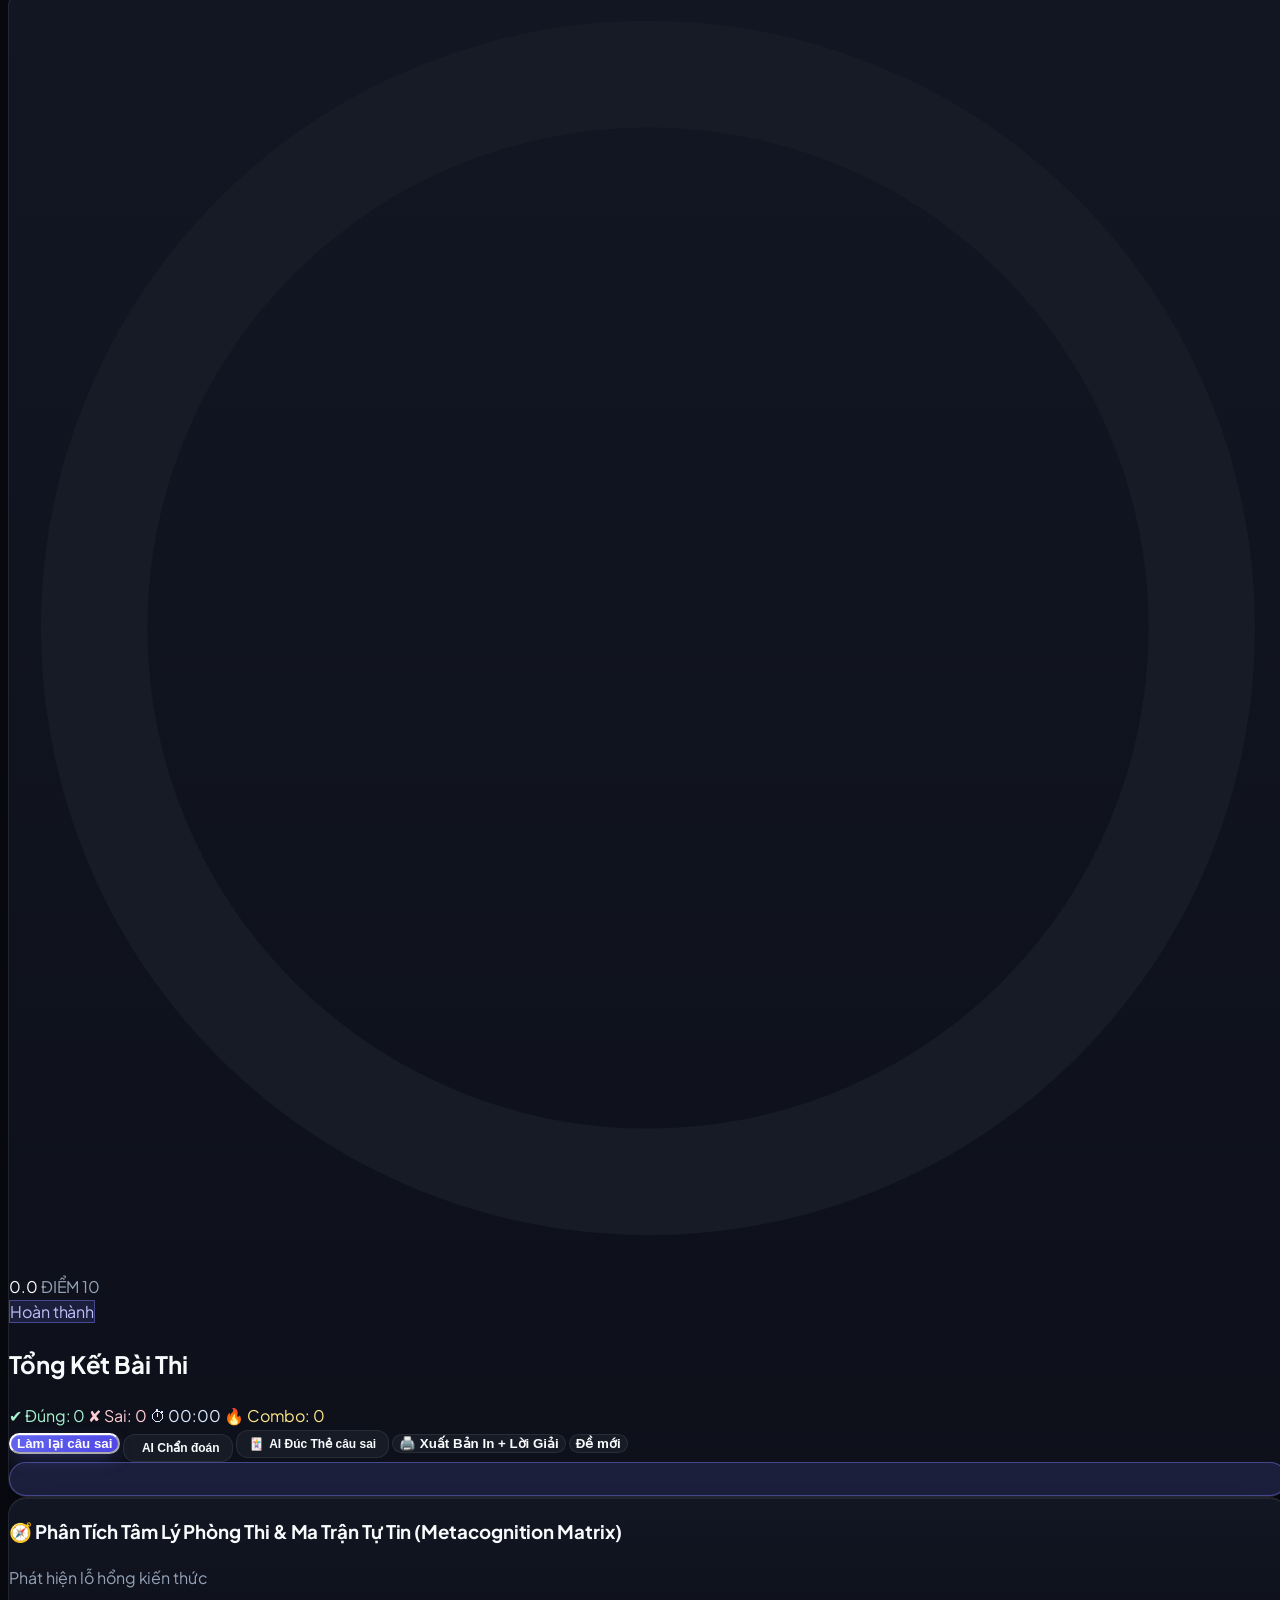
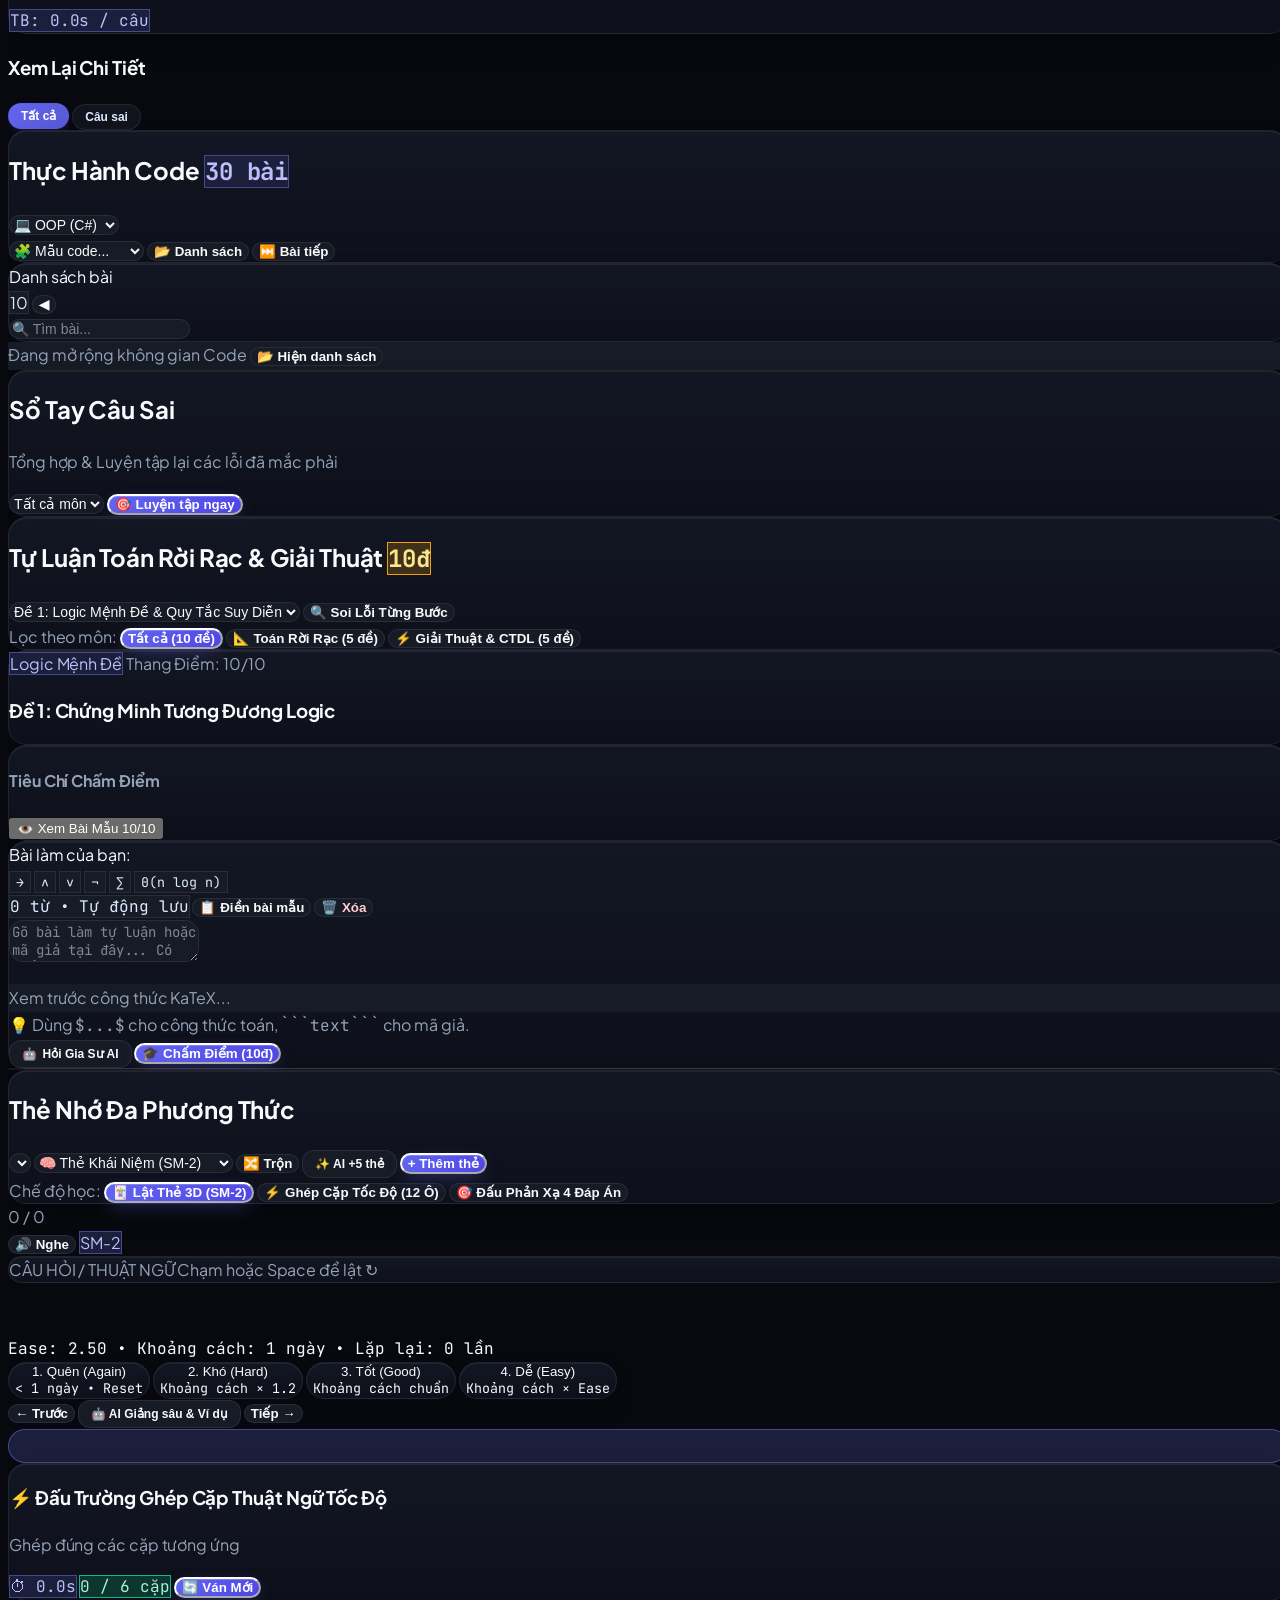
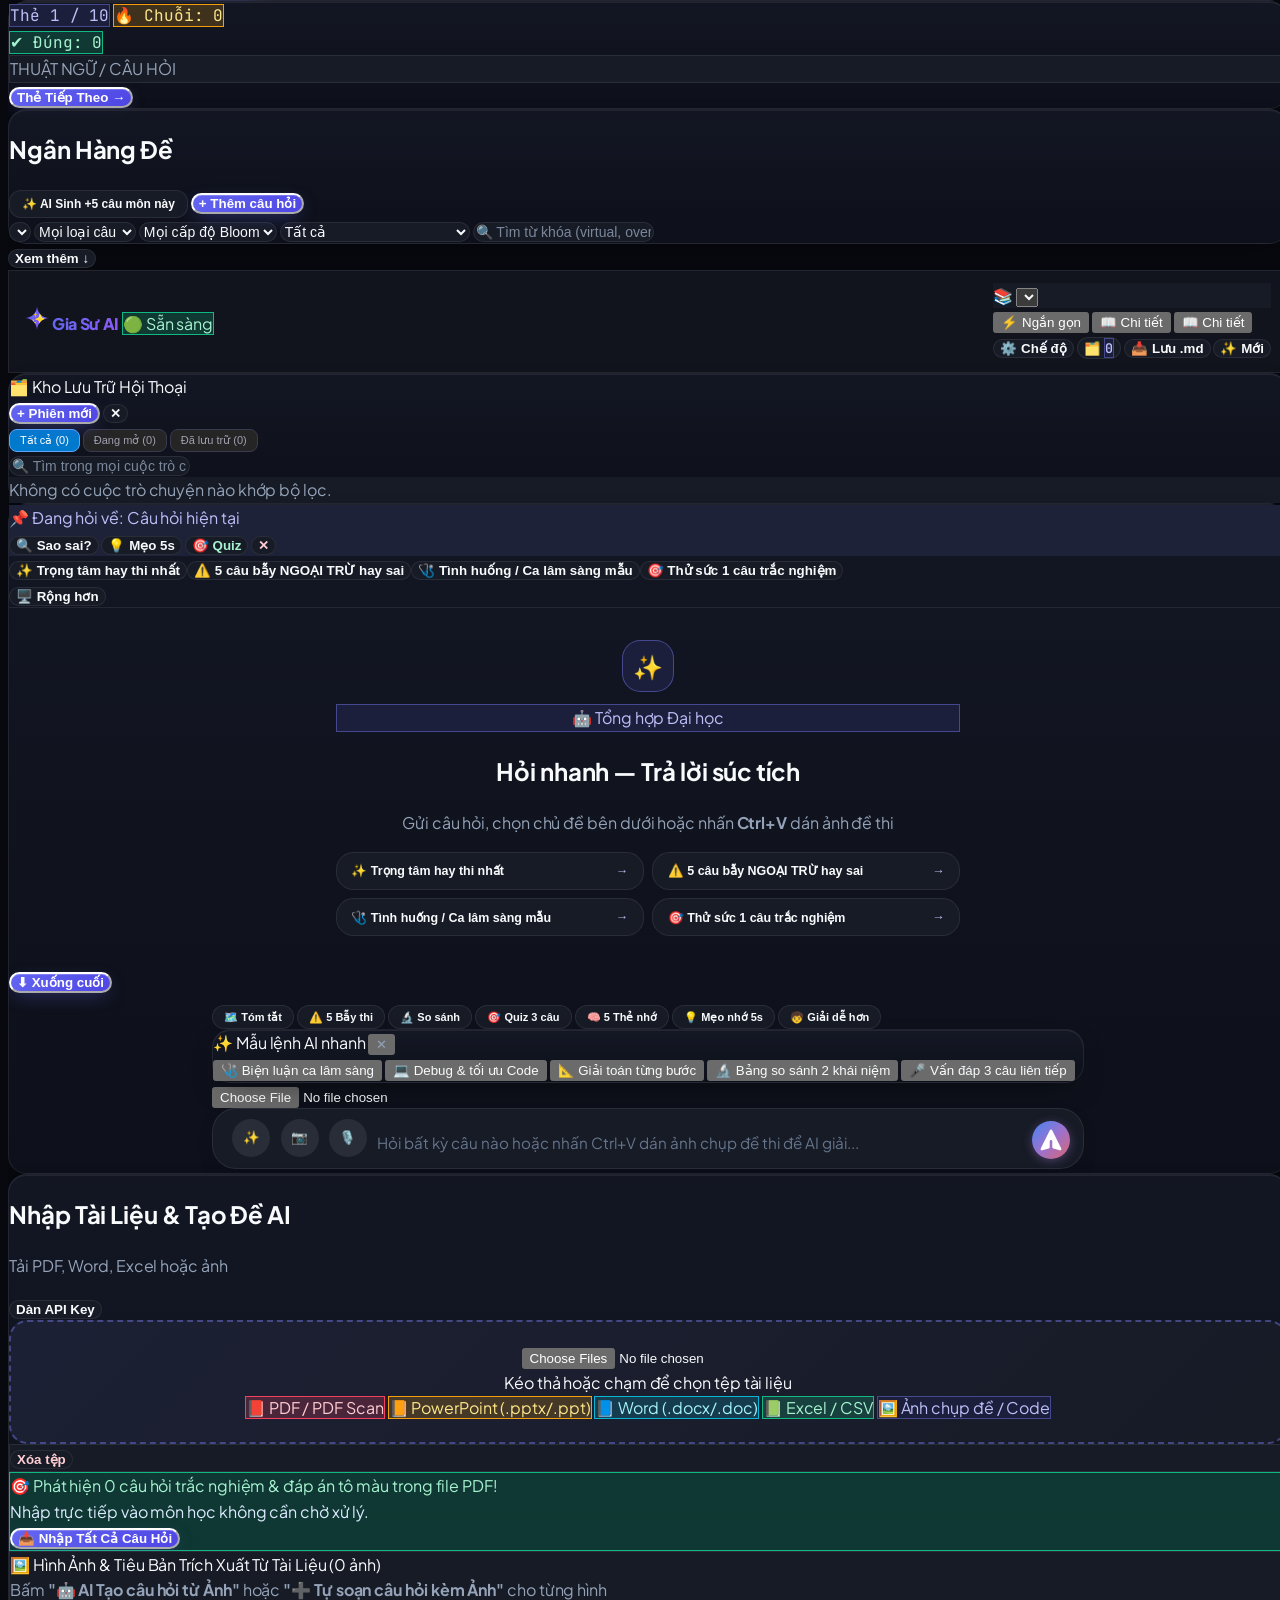
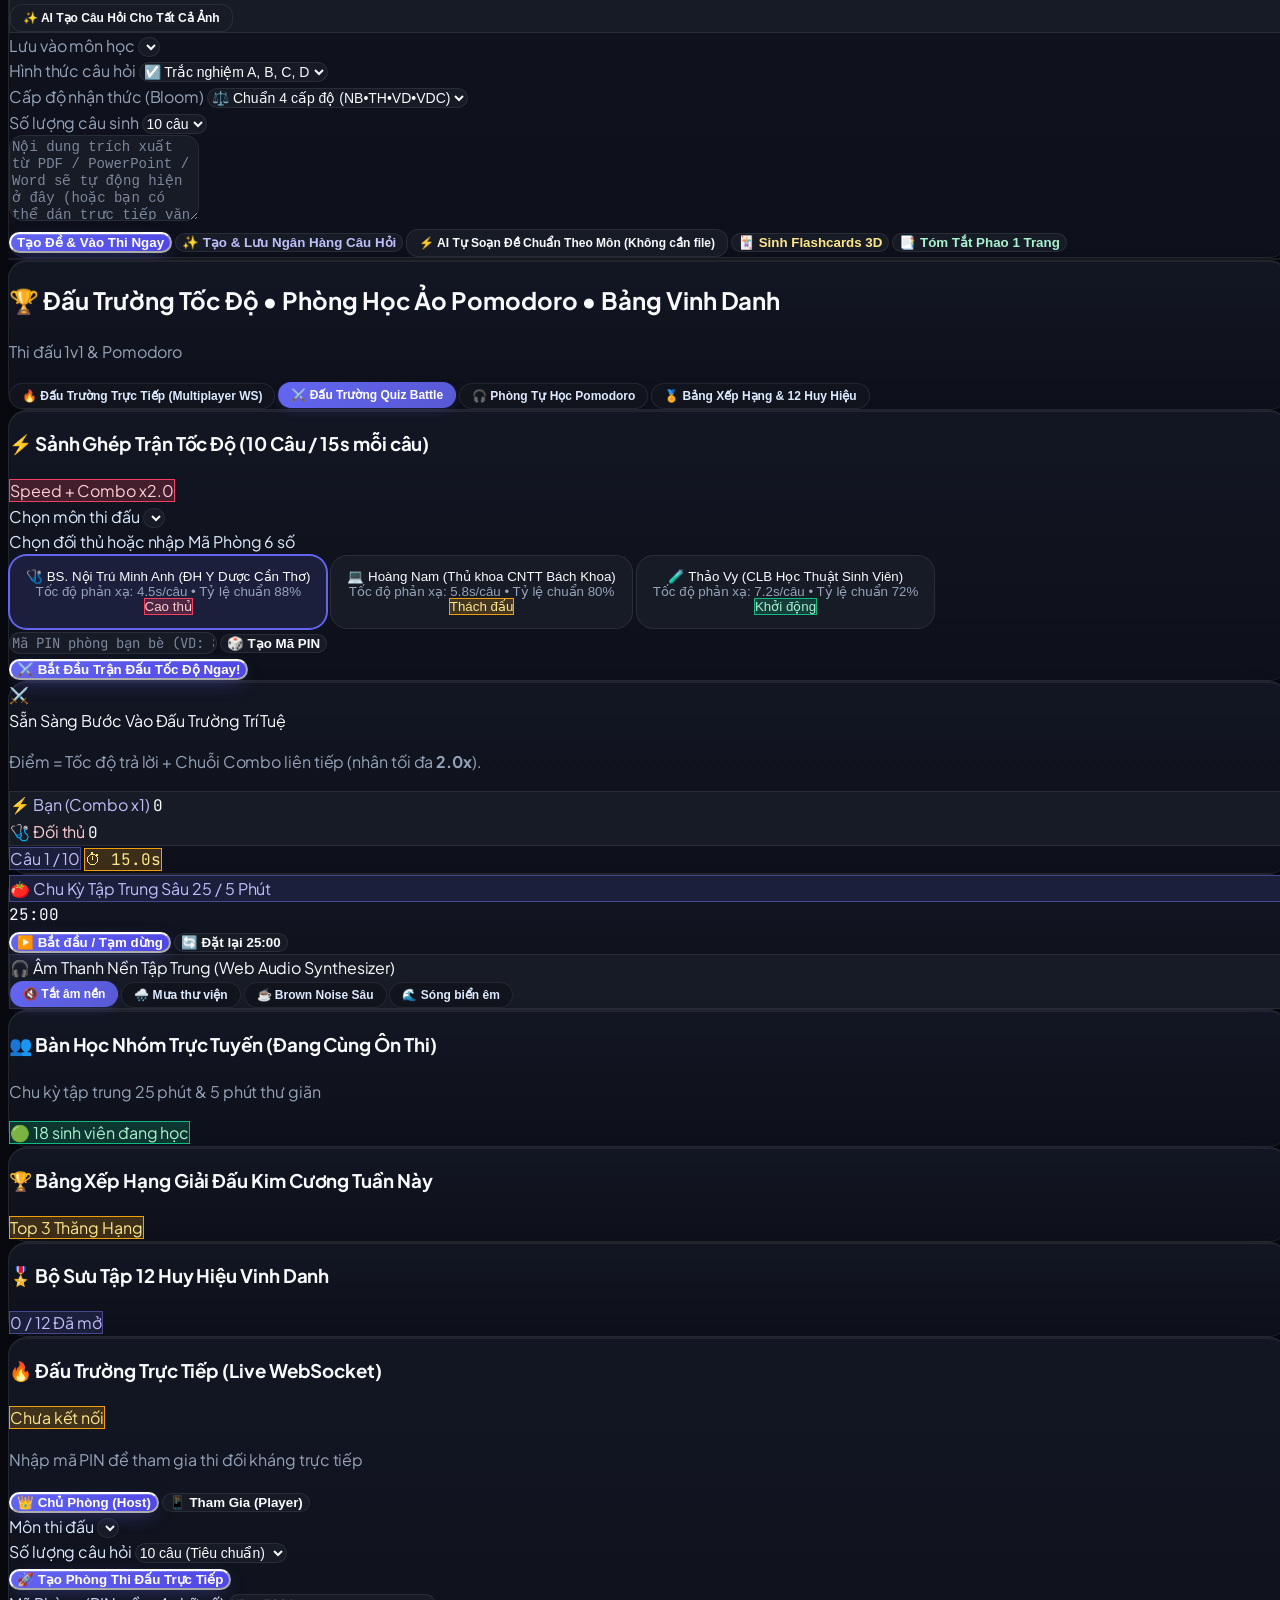
==== commit d7911f27: "fix(pwa): add static manifest.json, icon.svg, sw.js with relative paths for GitHub Pages & Docker" ====
--- a/static/index.html
+++ b/static/index.html
@@ -8,9 +8,9 @@
   <meta name="apple-mobile-web-app-status-bar-style" content="black-translucent" />
   <meta name="apple-mobile-web-app-title" content="UniMaster AI" />
   <meta name="theme-color" content="#090b10" />
-  <link rel="manifest" href="/manifest.json" />
-  <link rel="icon" type="image/svg+xml" href="/icon.svg" />
-  <link rel="apple-touch-icon" href="/icon.svg" />
+  <link rel="manifest" href="manifest.json" />
+  <link rel="icon" type="image/svg+xml" href="icon.svg" />
+  <link rel="apple-touch-icon" href="icon.svg" />
   <title>UniMaster AI Pro — Ôn Thi Đại Học Thông Minh</title>
 
   <!-- Instant Zero-FOUC Theme, Accent & Granular Typography Hydration -->
